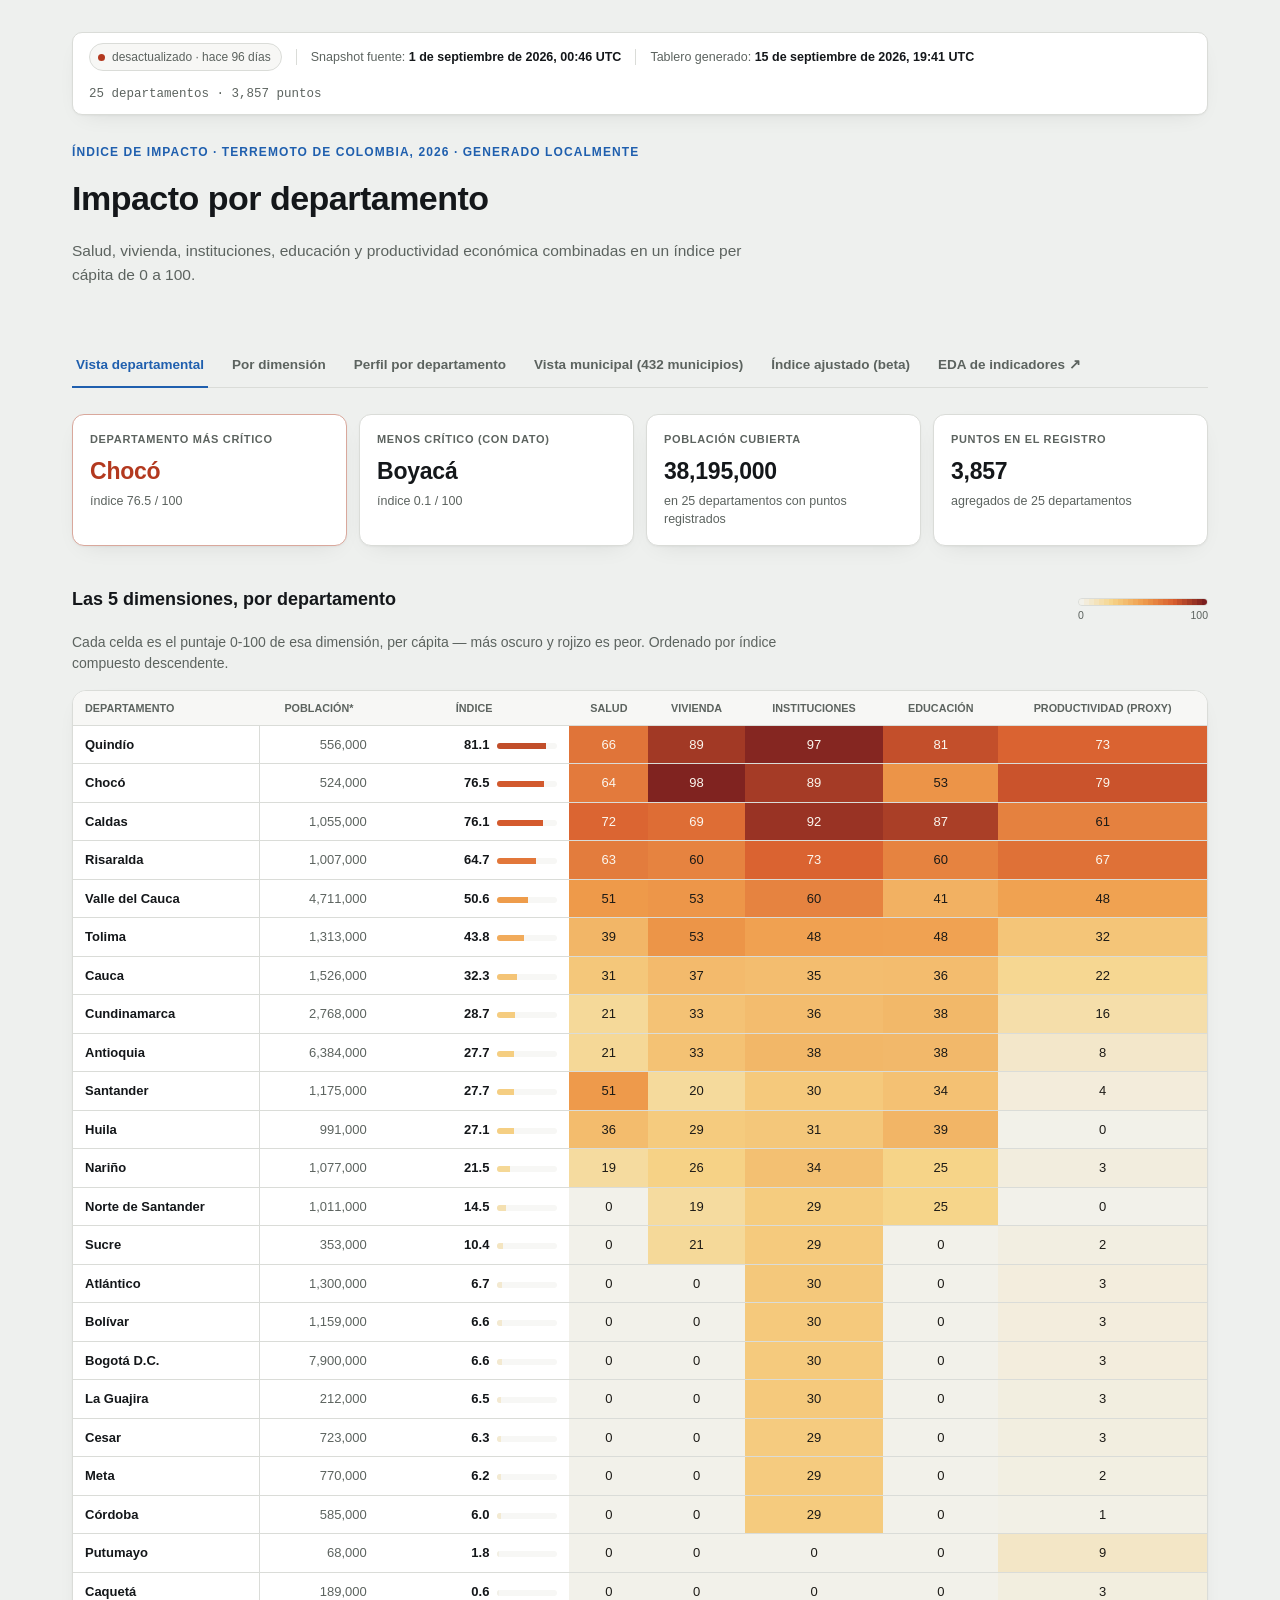
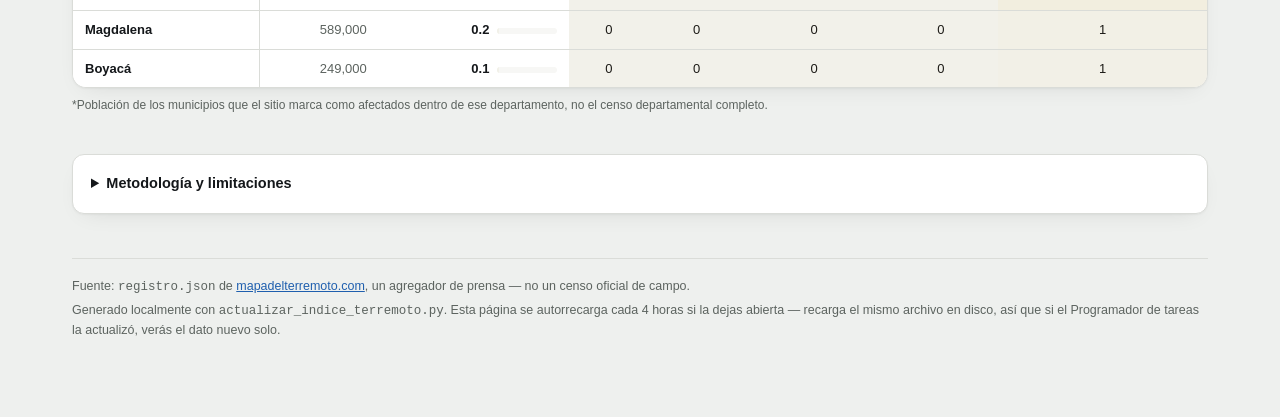
==== index.html @ e868dd81 "Actualización automática de datos y tableros" ====
<!doctype html>
<html lang="es">
<head>
<meta charset="utf-8">
<meta name="viewport" content="width=device-width, initial-scale=1">
<meta http-equiv="refresh" content="14400">
<title>Impacto del Terremoto — local</title>
<style>
  :root {
    --bg: #eef0ee; --surface: #ffffff; --surface-2: #f7f7f5; --border: #dadcd8;
    --ink: #14171a; --muted: #5c635f; --accent: #1f5fae; --accent-soft: #e4edf8;
    --ok: #2f7a4f; --warn: #b3391f;
    --shadow: 0 1px 2px rgba(20,23,26,0.04), 0 8px 24px -12px rgba(20,23,26,0.12);
  }
  * { box-sizing: border-box; }
  body { margin: 0; background: var(--bg); color: var(--ink); font-family: -apple-system, "Segoe UI", BlinkMacSystemFont, sans-serif; line-height: 1.5; }
  .mono { font-family: ui-monospace, "Cascadia Mono", SFMono-Regular, Menlo, Consolas, monospace; }
  .wrap { max-width: 1180px; margin: 0 auto; padding: 32px 22px 80px; }
  .statusbar { display: flex; align-items: center; gap: 14px; flex-wrap: wrap; background: var(--surface); border: 1px solid var(--border); border-radius: 10px; padding: 10px 16px; margin-bottom: 28px; box-shadow: var(--shadow); }
  .pill { display: inline-flex; align-items: center; gap: 7px; font-size: 12px; font-weight: 500; padding: 4px 10px 4px 8px; border-radius: 999px; background: var(--surface-2); border: 1px solid var(--border); color: var(--muted); }
  .pill .dot { width: 7px; height: 7px; border-radius: 50%; background: var(--ok); flex: none; }
  .pill.stale .dot { background: var(--warn); }
  .statusbar .sep { width: 1px; height: 16px; background: var(--border); }
  .statusbar .meta-text { font-size: 12.5px; color: var(--muted); }
  .statusbar .meta-text b { color: var(--ink); font-weight: 600; }
  .statusbar .spacer { flex: 1; }
  header.hero { padding-bottom: 22px; margin-bottom: 6px; }
  .kicker { font-size: 12px; font-weight: 600; letter-spacing: 0.09em; text-transform: uppercase; color: var(--accent); margin-bottom: 12px; }
  h1 { font-size: clamp(26px, 3.4vw, 34px); margin: 0 0 10px; letter-spacing: -0.015em; }
  .subtitle { color: var(--muted); font-size: 15.5px; max-width: 680px; }
  .tiles { display: grid; grid-template-columns: repeat(auto-fit, minmax(190px, 1fr)); gap: 12px; margin: 26px 0 34px; }
  .tile { background: var(--surface); border: 1px solid var(--border); border-radius: 12px; padding: 16px 17px; box-shadow: var(--shadow); }
  .tile.critical { border-color: #d9a89c; }
  .tile-label { font-size: 11px; font-weight: 600; letter-spacing: 0.06em; text-transform: uppercase; color: var(--muted); margin-bottom: 7px; }
  .tile-value { font-size: 23px; font-weight: 600; letter-spacing: -0.01em; }
  .tile-value.warn { color: var(--warn); }
  .tile-sub { font-size: 12.5px; color: var(--muted); margin-top: 3px; }
  section { margin-top: 40px; }
  .section-head { display: flex; align-items: baseline; justify-content: space-between; gap: 16px; margin-bottom: 4px; flex-wrap: wrap; }
  .section-head h2 { font-size: 18px; margin: 0; }
  .legend-track { display: flex; width: 130px; height: 8px; border-radius: 4px; overflow: hidden; border: 1px solid var(--border); }
  .legend-stop { flex: 1; }
  .legend-labels { display: flex; justify-content: space-between; width: 130px; font-size: 10.5px; color: var(--muted); margin-top: 2px; }
  p.note { color: var(--muted); font-size: 14px; max-width: 760px; margin: 8px 0 16px; }
  .table-card { background: var(--surface); border: 1px solid var(--border); border-radius: 14px; box-shadow: var(--shadow); overflow: hidden; }
  .table-scroll { overflow-x: auto; }
  table.heat { width: 100%; border-collapse: collapse; font-size: 13px; min-width: 760px; }
  table.heat th, table.heat td { padding: 9px 12px; border-bottom: 1px solid var(--border); }
  table.heat thead th { position: sticky; top: 0; background: var(--surface-2); z-index: 2; text-align: center; color: var(--muted); font-weight: 600; font-size: 10.8px; text-transform: uppercase; white-space: nowrap; }
  table.heat thead th.left { text-align: left; }
  table.heat td.dep-cell { position: sticky; left: 0; background: var(--surface); z-index: 1; font-weight: 600; white-space: nowrap; border-right: 1px solid var(--border); }
  table.heat thead th:first-child { position: sticky; left: 0; z-index: 3; text-align: left; }
  table.heat td.num { text-align: right; font-variant-numeric: tabular-nums; white-space: nowrap; }
  table.heat td.num.muted { color: var(--muted); }
  table.heat td.compuesto { font-weight: 700; min-width: 148px; }
  table.heat td.cell { text-align: center; font-variant-numeric: tabular-nums; font-weight: 500; }
  table.heat tbody tr:last-child td { border-bottom: none; }
  .compbar { display: inline-block; width: 60px; height: 6px; border-radius: 3px; background: var(--surface-2); margin-left: 8px; vertical-align: middle; overflow: hidden; }
  .compbar-fill { height: 100%; }
  details.method { background: var(--surface); border: 1px solid var(--border); border-radius: 12px; padding: 4px 18px; box-shadow: var(--shadow); }
  details.method summary { cursor: pointer; padding: 14px 0; font-weight: 600; font-size: 14.5px; }
  details.method .method-body { padding: 0 0 18px; color: var(--muted); font-size: 13.8px; max-width: 780px; }
  details.method .method-body p { margin: 0 0 10px; }
  details.method .method-body code { background: var(--surface-2); padding: 1px 5px; border-radius: 4px; font-size: 0.92em; color: var(--ink); }
  .tab-nav { display: flex; gap: 6px; margin: 22px 0 0; border-bottom: 1px solid var(--border); }
  .tab-btn { font: inherit; font-size: 13.5px; font-weight: 600; color: var(--muted); background: none; border: none; border-bottom: 2px solid transparent; padding: 10px 4px; margin-bottom: -1px; cursor: pointer; }
  .tab-btn + .tab-btn { margin-left: 14px; }
  .tab-btn.active { color: var(--accent); border-bottom-color: var(--accent); }
  .tab-panel[hidden] { display: none; }
  .accordion-list { display: flex; flex-direction: column; gap: 8px; }
  .accordion-list.nested { padding: 4px 12px 12px; gap: 6px; }
  .accordion-list.nested details.dep-accordion { box-shadow: none; border-color: var(--border); }
  details.dep-accordion { background: var(--surface); border: 1px solid var(--border); border-radius: 12px; box-shadow: var(--shadow); overflow: hidden; }
  details.dep-accordion summary { cursor: pointer; list-style: none; padding: 13px 16px; display: flex; align-items: center; gap: 16px; font-weight: 600; font-size: 14px; }
  details.dep-accordion summary::-webkit-details-marker { display: none; }
  details.dep-accordion summary::before { content: "▸ "; color: var(--muted); }
  details.dep-accordion[open] summary::before { content: "▾ "; }
  .dep-accordion-name { flex: 1 1 auto; }
  .dep-accordion-score { flex: none; display: flex; align-items: center; gap: 8px; }
  .score-badge { display: inline-flex; align-items: center; justify-content: center; min-width: 26px; padding: 2px 6px; border-radius: 999px; font-size: 12px; font-weight: 700; }
  .dep-accordion-count { flex: none; font-weight: 500; font-size: 12px; color: var(--muted); white-space: nowrap; }
  @media (max-width: 640px) { .dep-accordion-score { display: none; } }
  table.muni { width: 100%; border-collapse: collapse; font-size: 12.8px; min-width: 640px; }
  table.muni th, table.muni td { padding: 7px 12px; border-top: 1px solid var(--border); }
  table.muni thead th { text-align: center; color: var(--muted); font-weight: 600; font-size: 10.5px; text-transform: uppercase; white-space: nowrap; background: var(--surface-2); }
  table.muni thead th.left { text-align: left; }
  table.muni td.num { text-align: right; font-variant-numeric: tabular-nums; white-space: nowrap; }
  table.muni td.num.muted { color: var(--muted); }
  table.muni td.nota { color: var(--muted); font-size: 12px; max-width: 320px; overflow: hidden; text-overflow: ellipsis; white-space: nowrap; }
  .sev-badge { display: inline-block; padding: 2px 8px; border-radius: 999px; font-size: 11px; font-weight: 600; white-space: nowrap; }
  .dim-block { background: var(--surface); border: 1px solid var(--border); border-radius: 14px; box-shadow: var(--shadow); padding: 18px 20px 8px; margin-bottom: 16px; }
  .dim-block h3 { margin: 0 0 6px; font-size: 16px; }
  .rank-list { display: flex; flex-direction: column; }
  .rank-row { display: flex; align-items: center; gap: 10px; padding: 6px 0; border-top: 1px solid var(--border); font-size: 12.8px; }
  .rank-row:first-child { border-top: none; }
  .rank-pos { flex: none; width: 20px; text-align: right; color: var(--muted); font-variant-numeric: tabular-nums; font-size: 11.5px; }
  .rank-dep { flex: none; width: 148px; font-weight: 600; white-space: nowrap; overflow: hidden; text-overflow: ellipsis; }
  .rank-track { flex: 1 1 auto; height: 10px; border-radius: 5px; background: var(--surface-2); overflow: hidden; }
  .rank-fill { height: 100%; }
  .rank-val { flex: none; width: 38px; text-align: right; font-variant-numeric: tabular-nums; color: var(--muted); }
  .rank-delta { flex: none; width: 46px; text-align: right; font-weight: 600; font-size: 11.5px; white-space: nowrap; }
  .rank-delta.up { color: var(--warn); }
  .rank-delta.down { color: var(--ok); }
  .rank-delta.same { color: var(--muted); font-weight: 400; }
  .rank-delta.new { color: var(--muted); font-weight: 400; font-size: 10.5px; }
  @media (max-width: 640px) { .rank-dep { width: 92px; } }
  footer { margin-top: 44px; padding-top: 18px; border-top: 1px solid var(--border); color: var(--muted); font-size: 12.5px; display: flex; flex-direction: column; gap: 4px; }
  a { color: var(--accent); }
</style>
</head>
<body>
<div class="wrap">
  <div class="statusbar">
    <span class="pill" id="freshness-pill"><span class="dot"></span><span id="freshness-text">verificando…</span></span>
    <span class="sep"></span>
    <span class="meta-text">Snapshot fuente: <b>1 de septiembre de 2026, 00:46 UTC</b></span>
    <span class="sep"></span>
    <span class="meta-text">Tablero generado: <b>15 de septiembre de 2026, 19:41 UTC</b></span>
    <span class="spacer"></span>
    <span class="meta-text mono">25 departamentos · 3,857 puntos</span>
  </div>
  <header class="hero">
    <div class="kicker">Índice de impacto · Terremoto de Colombia, 2026 · generado localmente</div>
    <h1>Impacto por departamento</h1>
    <p class="subtitle">Salud, vivienda, instituciones, educación y productividad económica combinadas en un índice per cápita de 0 a 100.</p>
  </header>
  
  <div class="tab-nav" role="tablist">
    <button class="tab-btn active" data-tab="departamental" role="tab" aria-selected="true">Vista departamental</button>
    <button class="tab-btn" data-tab="dimension" role="tab" aria-selected="false">Por dimensión</button>
    <button class="tab-btn" data-tab="perfil" role="tab" aria-selected="false">Perfil por departamento</button>
    <button class="tab-btn" data-tab="municipal" role="tab" aria-selected="false">Vista municipal (432 municipios)</button>
    <button class="tab-btn" data-tab="ajustado" role="tab" aria-selected="false">Índice ajustado (beta)</button>
    <a class="tab-btn" href="eda_indicadores.html" style="text-decoration:none">EDA de indicadores ↗</a>
  </div>
  <div id="tab-departamental" class="tab-panel">
  <div class="tiles">
    <div class="tile critical">
      <div class="tile-label">Departamento más crítico</div>
      <div class="tile-value warn">Chocó</div>
      <div class="tile-sub">índice 76.5 / 100</div>
    </div>
    <div class="tile">
      <div class="tile-label">Menos crítico (con dato)</div>
      <div class="tile-value">Boyacá</div>
      <div class="tile-sub">índice 0.1 / 100</div>
    </div>
    <div class="tile">
      <div class="tile-label">Población cubierta</div>
      <div class="tile-value">38,195,000</div>
      <div class="tile-sub">en 25 departamentos con puntos registrados</div>
    </div>
    <div class="tile">
      <div class="tile-label">Puntos en el registro</div>
      <div class="tile-value">3,857</div>
      <div class="tile-sub">agregados de 25 departamentos</div>
    </div>
  </div>
  <section>
    <div class="section-head">
      <h2>Las 5 dimensiones, por departamento</h2>
      <div>
        <div class="legend-track"><div class="legend-stop" style="background:rgb(242,241,234)"></div><div class="legend-stop" style="background:rgb(243,236,218)"></div><div class="legend-stop" style="background:rgb(243,232,203)"></div><div class="legend-stop" style="background:rgb(244,227,187)"></div><div class="legend-stop" style="background:rgb(245,222,171)"></div><div class="legend-stop" style="background:rgb(245,218,156)"></div><div class="legend-stop" style="background:rgb(246,213,140)"></div><div class="legend-stop" style="background:rgb(245,205,129)"></div><div class="legend-stop" style="background:rgb(244,197,119)"></div><div class="legend-stop" style="background:rgb(243,188,110)"></div><div class="legend-stop" style="background:rgb(242,179,100)"></div><div class="legend-stop" style="background:rgb(241,170,90)"></div><div class="legend-stop" style="background:rgb(240,161,81)"></div><div class="legend-stop" style="background:rgb(237,152,74)"></div><div class="legend-stop" style="background:rgb(233,142,69)"></div><div class="legend-stop" style="background:rgb(230,131,64)"></div><div class="legend-stop" style="background:rgb(226,121,59)"></div><div class="legend-stop" style="background:rgb(222,111,54)"></div><div class="legend-stop" style="background:rgb(219,101,50)"></div><div class="legend-stop" style="background:rgb(212,91,45)"></div><div class="legend-stop" style="background:rgb(197,81,43)"></div><div class="legend-stop" style="background:rgb(182,71,41)"></div><div class="legend-stop" style="background:rgb(167,61,38)"></div><div class="legend-stop" style="background:rgb(152,51,36)"></div><div class="legend-stop" style="background:rgb(137,41,33)"></div><div class="legend-stop" style="background:rgb(122,31,31)"></div></div>
        <div class="legend-labels"><span>0</span><span>100</span></div>
      </div>
    </div>
    <p class="note">Cada celda es el puntaje 0-100 de esa dimensión, per cápita — más oscuro y rojizo es peor. Ordenado por índice compuesto descendente.</p>
    <div class="table-card">
      <div class="table-scroll">
        <table class="heat">
          <thead><tr><th class="left">Departamento</th><th>Población*</th><th>Índice</th><th>Salud</th><th>Vivienda</th><th>Instituciones</th><th>Educación</th><th>Productividad (proxy)</th></tr></thead>
          <tbody>
        <tr>
          <td class="dep-cell"><span class="dep-name">Quindío</span></td>
          <td class="num muted">556,000</td>
          <td class="num compuesto">81.1<div class="compbar" role="img" aria-label="índice 81.1 de 100"><div class="compbar-fill" style="width:81%;background:rgb(193,78,42)"></div></div></td>
          <td class="cell" style="background:rgb(224,116,57);color:#fbf7ef">66</td><td class="cell" style="background:rgb(162,57,37);color:#fbf7ef">89</td><td class="cell" style="background:rgb(133,38,33);color:#fbf7ef">97</td><td class="cell" style="background:rgb(195,79,43);color:#fbf7ef">81</td><td class="cell" style="background:rgb(218,99,49);color:#fbf7ef">73</td>
        </tr>

        <tr>
          <td class="dep-cell"><span class="dep-name">Chocó</span></td>
          <td class="num muted">524,000</td>
          <td class="num compuesto">76.5<div class="compbar" role="img" aria-label="índice 76.5 de 100"><div class="compbar-fill" style="width:77%;background:rgb(210,89,45)"></div></div></td>
          <td class="cell" style="background:rgb(227,122,60);color:#fbf7ef">64</td><td class="cell" style="background:rgb(128,35,32);color:#fbf7ef">98</td><td class="cell" style="background:rgb(165,59,38);color:#fbf7ef">89</td><td class="cell" style="background:rgb(236,148,72);color:#1c1a16">53</td><td class="cell" style="background:rgb(202,83,44);color:#fbf7ef">79</td>
        </tr>

        <tr>
          <td class="dep-cell"><span class="dep-name">Caldas</span></td>
          <td class="num muted">1,055,000</td>
          <td class="num compuesto">76.1<div class="compbar" role="img" aria-label="índice 76.1 de 100"><div class="compbar-fill" style="width:76%;background:rgb(212,90,45)"></div></div></td>
          <td class="cell" style="background:rgb(219,101,50);color:#fbf7ef">72</td><td class="cell" style="background:rgb(222,109,53);color:#fbf7ef">69</td><td class="cell" style="background:rgb(153,51,36);color:#fbf7ef">92</td><td class="cell" style="background:rgb(170,63,39);color:#fbf7ef">87</td><td class="cell" style="background:rgb(229,129,63);color:#1c1a16">61</td>
        </tr>

        <tr>
          <td class="dep-cell"><span class="dep-name">Risaralda</span></td>
          <td class="num muted">1,007,000</td>
          <td class="num compuesto">64.7<div class="compbar" role="img" aria-label="índice 64.7 de 100"><div class="compbar-fill" style="width:65%;background:rgb(226,119,58)"></div></div></td>
          <td class="cell" style="background:rgb(227,124,61);color:#fbf7ef">63</td><td class="cell" style="background:rgb(230,131,64);color:#1c1a16">60</td><td class="cell" style="background:rgb(218,99,49);color:#fbf7ef">73</td><td class="cell" style="background:rgb(230,131,64);color:#1c1a16">60</td><td class="cell" style="background:rgb(223,113,55);color:#fbf7ef">67</td>
        </tr>

        <tr>
          <td class="dep-cell"><span class="dep-name">Valle del Cauca</span></td>
          <td class="num muted">4,711,000</td>
          <td class="num compuesto">50.6<div class="compbar" role="img" aria-label="índice 50.6 de 100"><div class="compbar-fill" style="width:51%;background:rgb(238,156,75)"></div></div></td>
          <td class="cell" style="background:rgb(238,154,74);color:#1c1a16">51</td><td class="cell" style="background:rgb(237,150,73);color:#1c1a16">53</td><td class="cell" style="background:rgb(230,131,64);color:#1c1a16">60</td><td class="cell" style="background:rgb(242,177,98);color:#1c1a16">41</td><td class="cell" style="background:rgb(240,162,81);color:#1c1a16">48</td>
        </tr>

        <tr>
          <td class="dep-cell"><span class="dep-name">Tolima</span></td>
          <td class="num muted">1,313,000</td>
          <td class="num compuesto">43.8<div class="compbar" role="img" aria-label="índice 43.8 de 100"><div class="compbar-fill" style="width:44%;background:rgb(241,171,91)"></div></div></td>
          <td class="cell" style="background:rgb(242,182,103);color:#1c1a16">39</td><td class="cell" style="background:rgb(236,149,72);color:#1c1a16">53</td><td class="cell" style="background:rgb(240,161,81);color:#1c1a16">48</td><td class="cell" style="background:rgb(240,162,82);color:#1c1a16">48</td><td class="cell" style="background:rgb(244,197,120);color:#1c1a16">32</td>
        </tr>

        <tr>
          <td class="dep-cell"><span class="dep-name">Cauca</span></td>
          <td class="num muted">1,526,000</td>
          <td class="num compuesto">32.3<div class="compbar" role="img" aria-label="índice 32.3 de 100"><div class="compbar-fill" style="width:32%;background:rgb(244,196,118)"></div></div></td>
          <td class="cell" style="background:rgb(244,199,122);color:#1c1a16">31</td><td class="cell" style="background:rgb(243,186,108);color:#1c1a16">37</td><td class="cell" style="background:rgb(243,189,111);color:#1c1a16">35</td><td class="cell" style="background:rgb(243,188,110);color:#1c1a16">36</td><td class="cell" style="background:rgb(246,215,146);color:#1c1a16">22</td>
        </tr>

        <tr>
          <td class="dep-cell"><span class="dep-name">Cundinamarca</span></td>
          <td class="num muted">2,768,000</td>
          <td class="num compuesto">28.7<div class="compbar" role="img" aria-label="índice 28.7 de 100"><div class="compbar-fill" style="width:29%;background:rgb(245,204,127)"></div></div></td>
          <td class="cell" style="background:rgb(245,217,153);color:#1c1a16">21</td><td class="cell" style="background:rgb(244,194,117);color:#1c1a16">33</td><td class="cell" style="background:rgb(243,188,110);color:#1c1a16">36</td><td class="cell" style="background:rgb(242,184,105);color:#1c1a16">38</td><td class="cell" style="background:rgb(245,222,170);color:#1c1a16">16</td>
        </tr>

        <tr>
          <td class="dep-cell"><span class="dep-name">Antioquia</span></td>
          <td class="num muted">6,384,000</td>
          <td class="num compuesto">27.7<div class="compbar" role="img" aria-label="índice 27.7 de 100"><div class="compbar-fill" style="width:28%;background:rgb(245,206,129)"></div></div></td>
          <td class="cell" style="background:rgb(245,216,151);color:#1c1a16">21</td><td class="cell" style="background:rgb(244,194,116);color:#1c1a16">33</td><td class="cell" style="background:rgb(242,183,104);color:#1c1a16">38</td><td class="cell" style="background:rgb(242,184,106);color:#1c1a16">38</td><td class="cell" style="background:rgb(243,231,202);color:#1c1a16">8</td>
        </tr>

        <tr>
          <td class="dep-cell"><span class="dep-name">Santander</span></td>
          <td class="num muted">1,175,000</td>
          <td class="num compuesto">27.7<div class="compbar" role="img" aria-label="índice 27.7 de 100"><div class="compbar-fill" style="width:28%;background:rgb(245,206,130)"></div></div></td>
          <td class="cell" style="background:rgb(238,154,75);color:#1c1a16">51</td><td class="cell" style="background:rgb(245,218,156);color:#1c1a16">20</td><td class="cell" style="background:rgb(245,201,124);color:#1c1a16">30</td><td class="cell" style="background:rgb(244,193,115);color:#1c1a16">34</td><td class="cell" style="background:rgb(243,236,219);color:#1c1a16">4</td>
        </tr>

        <tr>
          <td class="dep-cell"><span class="dep-name">Huila</span></td>
          <td class="num muted">991,000</td>
          <td class="num compuesto">27.1<div class="compbar" role="img" aria-label="índice 27.1 de 100"><div class="compbar-fill" style="width:27%;background:rgb(245,207,131)"></div></div></td>
          <td class="cell" style="background:rgb(243,188,109);color:#1c1a16">36</td><td class="cell" style="background:rgb(245,203,126);color:#1c1a16">29</td><td class="cell" style="background:rgb(244,199,122);color:#1c1a16">31</td><td class="cell" style="background:rgb(242,181,102);color:#1c1a16">39</td><td class="cell" style="background:rgb(242,241,233);color:#1c1a16">0</td>
        </tr>

        <tr>
          <td class="dep-cell"><span class="dep-name">Nariño</span></td>
          <td class="num muted">1,077,000</td>
          <td class="num compuesto">21.5<div class="compbar" role="img" aria-label="índice 21.5 de 100"><div class="compbar-fill" style="width:21%;background:rgb(245,216,150)"></div></div></td>
          <td class="cell" style="background:rgb(245,219,159);color:#1c1a16">19</td><td class="cell" style="background:rgb(246,210,134);color:#1c1a16">26</td><td class="cell" style="background:rgb(243,192,114);color:#1c1a16">34</td><td class="cell" style="background:rgb(246,212,136);color:#1c1a16">25</td><td class="cell" style="background:rgb(242,237,222);color:#1c1a16">3</td>
        </tr>

        <tr>
          <td class="dep-cell"><span class="dep-name">Norte de Santander</span></td>
          <td class="num muted">1,011,000</td>
          <td class="num compuesto">14.5<div class="compbar" role="img" aria-label="índice 14.5 de 100"><div class="compbar-fill" style="width:14%;background:rgb(244,224,177)"></div></div></td>
          <td class="cell" style="background:rgb(242,241,234);color:#1c1a16">0</td><td class="cell" style="background:rgb(245,219,159);color:#1c1a16">19</td><td class="cell" style="background:rgb(245,204,127);color:#1c1a16">29</td><td class="cell" style="background:rgb(246,213,138);color:#1c1a16">25</td><td class="cell" style="background:rgb(242,241,234);color:#1c1a16">0</td>
        </tr>

        <tr>
          <td class="dep-cell"><span class="dep-name">Sucre</span></td>
          <td class="num muted">353,000</td>
          <td class="num compuesto">10.4<div class="compbar" role="img" aria-label="índice 10.4 de 100"><div class="compbar-fill" style="width:10%;background:rgb(244,229,193)"></div></div></td>
          <td class="cell" style="background:rgb(242,241,234);color:#1c1a16">0</td><td class="cell" style="background:rgb(245,217,153);color:#1c1a16">21</td><td class="cell" style="background:rgb(245,202,125);color:#1c1a16">29</td><td class="cell" style="background:rgb(242,241,234);color:#1c1a16">0</td><td class="cell" style="background:rgb(242,238,225);color:#1c1a16">2</td>
        </tr>

        <tr>
          <td class="dep-cell"><span class="dep-name">Atlántico</span></td>
          <td class="num muted">1,300,000</td>
          <td class="num compuesto">6.7<div class="compbar" role="img" aria-label="índice 6.7 de 100"><div class="compbar-fill" style="width:7%;background:rgb(243,233,208)"></div></div></td>
          <td class="cell" style="background:rgb(242,241,234);color:#1c1a16">0</td><td class="cell" style="background:rgb(242,241,234);color:#1c1a16">0</td><td class="cell" style="background:rgb(244,200,123);color:#1c1a16">30</td><td class="cell" style="background:rgb(242,241,234);color:#1c1a16">0</td><td class="cell" style="background:rgb(243,237,221);color:#1c1a16">3</td>
        </tr>

        <tr>
          <td class="dep-cell"><span class="dep-name">Bolívar</span></td>
          <td class="num muted">1,159,000</td>
          <td class="num compuesto">6.6<div class="compbar" role="img" aria-label="índice 6.6 de 100"><div class="compbar-fill" style="width:7%;background:rgb(243,233,208)"></div></div></td>
          <td class="cell" style="background:rgb(242,241,234);color:#1c1a16">0</td><td class="cell" style="background:rgb(242,241,234);color:#1c1a16">0</td><td class="cell" style="background:rgb(245,201,124);color:#1c1a16">30</td><td class="cell" style="background:rgb(242,241,234);color:#1c1a16">0</td><td class="cell" style="background:rgb(243,237,221);color:#1c1a16">3</td>
        </tr>

        <tr>
          <td class="dep-cell"><span class="dep-name">Bogotá D.C.</span></td>
          <td class="num muted">7,900,000</td>
          <td class="num compuesto">6.6<div class="compbar" role="img" aria-label="índice 6.6 de 100"><div class="compbar-fill" style="width:7%;background:rgb(243,233,208)"></div></div></td>
          <td class="cell" style="background:rgb(242,241,234);color:#1c1a16">0</td><td class="cell" style="background:rgb(242,241,234);color:#1c1a16">0</td><td class="cell" style="background:rgb(245,202,125);color:#1c1a16">30</td><td class="cell" style="background:rgb(242,241,234);color:#1c1a16">0</td><td class="cell" style="background:rgb(243,237,221);color:#1c1a16">3</td>
        </tr>

        <tr>
          <td class="dep-cell"><span class="dep-name">La Guajira</span></td>
          <td class="num muted">212,000</td>
          <td class="num compuesto">6.5<div class="compbar" role="img" aria-label="índice 6.5 de 100"><div class="compbar-fill" style="width:6%;background:rgb(243,233,209)"></div></div></td>
          <td class="cell" style="background:rgb(242,241,234);color:#1c1a16">0</td><td class="cell" style="background:rgb(242,241,234);color:#1c1a16">0</td><td class="cell" style="background:rgb(245,201,124);color:#1c1a16">30</td><td class="cell" style="background:rgb(242,241,234);color:#1c1a16">0</td><td class="cell" style="background:rgb(242,238,224);color:#1c1a16">3</td>
        </tr>

        <tr>
          <td class="dep-cell"><span class="dep-name">Cesar</span></td>
          <td class="num muted">723,000</td>
          <td class="num compuesto">6.3<div class="compbar" role="img" aria-label="índice 6.3 de 100"><div class="compbar-fill" style="width:6%;background:rgb(243,234,209)"></div></div></td>
          <td class="cell" style="background:rgb(242,241,234);color:#1c1a16">0</td><td class="cell" style="background:rgb(242,241,234);color:#1c1a16">0</td><td class="cell" style="background:rgb(245,203,127);color:#1c1a16">29</td><td class="cell" style="background:rgb(242,241,234);color:#1c1a16">0</td><td class="cell" style="background:rgb(242,238,224);color:#1c1a16">3</td>
        </tr>

        <tr>
          <td class="dep-cell"><span class="dep-name">Meta</span></td>
          <td class="num muted">770,000</td>
          <td class="num compuesto">6.2<div class="compbar" role="img" aria-label="índice 6.2 de 100"><div class="compbar-fill" style="width:6%;background:rgb(243,234,210)"></div></div></td>
          <td class="cell" style="background:rgb(242,241,234);color:#1c1a16">0</td><td class="cell" style="background:rgb(242,241,234);color:#1c1a16">0</td><td class="cell" style="background:rgb(245,203,127);color:#1c1a16">29</td><td class="cell" style="background:rgb(242,241,234);color:#1c1a16">0</td><td class="cell" style="background:rgb(242,239,226);color:#1c1a16">2</td>
        </tr>

        <tr>
          <td class="dep-cell"><span class="dep-name">Córdoba</span></td>
          <td class="num muted">585,000</td>
          <td class="num compuesto">6.0<div class="compbar" role="img" aria-label="índice 6.0 de 100"><div class="compbar-fill" style="width:6%;background:rgb(243,234,210)"></div></div></td>
          <td class="cell" style="background:rgb(242,241,234);color:#1c1a16">0</td><td class="cell" style="background:rgb(242,241,234);color:#1c1a16">0</td><td class="cell" style="background:rgb(245,203,126);color:#1c1a16">29</td><td class="cell" style="background:rgb(242,241,234);color:#1c1a16">0</td><td class="cell" style="background:rgb(242,240,230);color:#1c1a16">1</td>
        </tr>

        <tr>
          <td class="dep-cell"><span class="dep-name">Putumayo</span></td>
          <td class="num muted">68,000</td>
          <td class="num compuesto">1.8<div class="compbar" role="img" aria-label="índice 1.8 de 100"><div class="compbar-fill" style="width:2%;background:rgb(242,239,227)"></div></div></td>
          <td class="cell" style="background:rgb(242,241,234);color:#1c1a16">0</td><td class="cell" style="background:rgb(242,241,234);color:#1c1a16">0</td><td class="cell" style="background:rgb(242,241,234);color:#1c1a16">0</td><td class="cell" style="background:rgb(242,241,234);color:#1c1a16">0</td><td class="cell" style="background:rgb(243,230,198);color:#1c1a16">9</td>
        </tr>

        <tr>
          <td class="dep-cell"><span class="dep-name">Caquetá</span></td>
          <td class="num muted">189,000</td>
          <td class="num compuesto">0.6<div class="compbar" role="img" aria-label="índice 0.6 de 100"><div class="compbar-fill" style="width:2%;background:rgb(242,240,232)"></div></div></td>
          <td class="cell" style="background:rgb(242,241,234);color:#1c1a16">0</td><td class="cell" style="background:rgb(242,241,234);color:#1c1a16">0</td><td class="cell" style="background:rgb(242,241,234);color:#1c1a16">0</td><td class="cell" style="background:rgb(242,241,234);color:#1c1a16">0</td><td class="cell" style="background:rgb(242,238,223);color:#1c1a16">3</td>
        </tr>

        <tr>
          <td class="dep-cell"><span class="dep-name">Magdalena</span></td>
          <td class="num muted">589,000</td>
          <td class="num compuesto">0.2<div class="compbar" role="img" aria-label="índice 0.2 de 100"><div class="compbar-fill" style="width:2%;background:rgb(242,241,233)"></div></div></td>
          <td class="cell" style="background:rgb(242,241,234);color:#1c1a16">0</td><td class="cell" style="background:rgb(242,241,234);color:#1c1a16">0</td><td class="cell" style="background:rgb(242,241,234);color:#1c1a16">0</td><td class="cell" style="background:rgb(242,241,234);color:#1c1a16">0</td><td class="cell" style="background:rgb(242,240,230);color:#1c1a16">1</td>
        </tr>

        <tr>
          <td class="dep-cell"><span class="dep-name">Boyacá</span></td>
          <td class="num muted">249,000</td>
          <td class="num compuesto">0.1<div class="compbar" role="img" aria-label="índice 0.1 de 100"><div class="compbar-fill" style="width:2%;background:rgb(242,241,233)"></div></div></td>
          <td class="cell" style="background:rgb(242,241,234);color:#1c1a16">0</td><td class="cell" style="background:rgb(242,241,234);color:#1c1a16">0</td><td class="cell" style="background:rgb(242,241,234);color:#1c1a16">0</td><td class="cell" style="background:rgb(242,241,234);color:#1c1a16">0</td><td class="cell" style="background:rgb(242,240,231);color:#1c1a16">1</td>
        </tr></tbody>
        </table>
      </div>
    </div>
    <p class="note" style="font-size:12px;margin-top:8px;">*Población de los municipios que el sitio marca como afectados dentro de ese departamento, no el censo departamental completo.</p>
  </section>
  <section>
    <details class="method">
      <summary>Metodología y limitaciones</summary>
      <div class="method-body">
        <p>Unidad geográfica: departamento (25). <b>Salud</b> = puntos tipo <code>HOSPITAL</code>; <b>Vivienda</b> = <code>VIVIENDA</code>; <b>Educación</b> = <code>ESCUELA</code>; <b>Instituciones</b> = puntos cuyo texto menciona una sede de gobierno o gestión pública; <b>Productividad (proxy)</b> = <code>SERVICIO</code> + <code>PUNTO_AYUDA</code> + <code>RESTRICCION</code>.</p>
        <p>Cada punto pesa según severidad (COLAPSO=4, GRAVE=3, MODERADO=2, LEVE=1, SIN_EVALUAR=1). Cada dimensión se calcula en dos sub-indicadores separados -- <b>incidencia</b> (cuántos puntos hay, por cada 100k habitantes) y <b>severidad promedio</b> (qué tan graves son en promedio esos puntos) -- normalizados 0-100 cada uno (mínimo-máximo entre los 25 departamentos) y promediados entre sí. El índice compuesto es el promedio simple de las 5 dimensiones.</p>
      </div>
    </details>
  </section>
  </div>
  
  <div id="tab-dimension" class="tab-panel" hidden>
    <header class="hero">
      <div class="kicker">Resultados por dimensión · Fase 2</div>
      <h1>Cada dimensión, departamento por departamento</h1>
      <p class="subtitle">Los 25 departamentos ordenados de peor a mejor en cada una de las 5 dimensiones, con el cambio de posición desde la corrida anterior -- comparado contra la corrida del 2026-09-15T13:30:44+00:00.</p>
    </header>
    <section>
        <div class="dim-block">
          <h3>Salud</h3>
          <p class="note">Lidera <b>Caldas</b> (71.8/100); menos crítico, <b>Sucre</b> (0.0/100). Ningún departamento cambió de posición desde la corrida anterior.</p>
          <div class="rank-list">
              <div class="rank-row">
                <span class="rank-pos">1</span>
                <span class="rank-dep">Caldas</span>
                <div class="rank-track"><div class="rank-fill" style="width:72%;background:rgb(219,101,50)"></div></div>
                <span class="rank-val">71.8</span>
                <span class="rank-delta same" title="Sin cambio de posición">—</span>
              </div>
              <div class="rank-row">
                <span class="rank-pos">2</span>
                <span class="rank-dep">Quindío</span>
                <div class="rank-track"><div class="rank-fill" style="width:66%;background:rgb(224,116,57)"></div></div>
                <span class="rank-val">66.0</span>
                <span class="rank-delta same" title="Sin cambio de posición">—</span>
              </div>
              <div class="rank-row">
                <span class="rank-pos">3</span>
                <span class="rank-dep">Chocó</span>
                <div class="rank-track"><div class="rank-fill" style="width:64%;background:rgb(227,122,60)"></div></div>
                <span class="rank-val">63.5</span>
                <span class="rank-delta same" title="Sin cambio de posición">—</span>
              </div>
              <div class="rank-row">
                <span class="rank-pos">4</span>
                <span class="rank-dep">Risaralda</span>
                <div class="rank-track"><div class="rank-fill" style="width:63%;background:rgb(227,124,61)"></div></div>
                <span class="rank-val">62.9</span>
                <span class="rank-delta same" title="Sin cambio de posición">—</span>
              </div>
              <div class="rank-row">
                <span class="rank-pos">5</span>
                <span class="rank-dep">Valle del Cauca</span>
                <div class="rank-track"><div class="rank-fill" style="width:51%;background:rgb(238,154,74)"></div></div>
                <span class="rank-val">51.3</span>
                <span class="rank-delta same" title="Sin cambio de posición">—</span>
              </div>
              <div class="rank-row">
                <span class="rank-pos">6</span>
                <span class="rank-dep">Santander</span>
                <div class="rank-track"><div class="rank-fill" style="width:51%;background:rgb(238,154,75)"></div></div>
                <span class="rank-val">51.2</span>
                <span class="rank-delta same" title="Sin cambio de posición">—</span>
              </div>
              <div class="rank-row">
                <span class="rank-pos">7</span>
                <span class="rank-dep">Tolima</span>
                <div class="rank-track"><div class="rank-fill" style="width:39%;background:rgb(242,182,103)"></div></div>
                <span class="rank-val">38.6</span>
                <span class="rank-delta same" title="Sin cambio de posición">—</span>
              </div>
              <div class="rank-row">
                <span class="rank-pos">8</span>
                <span class="rank-dep">Huila</span>
                <div class="rank-track"><div class="rank-fill" style="width:36%;background:rgb(243,188,109)"></div></div>
                <span class="rank-val">36.1</span>
                <span class="rank-delta same" title="Sin cambio de posición">—</span>
              </div>
              <div class="rank-row">
                <span class="rank-pos">9</span>
                <span class="rank-dep">Cauca</span>
                <div class="rank-track"><div class="rank-fill" style="width:31%;background:rgb(244,199,122)"></div></div>
                <span class="rank-val">31.0</span>
                <span class="rank-delta same" title="Sin cambio de posición">—</span>
              </div>
              <div class="rank-row">
                <span class="rank-pos">10</span>
                <span class="rank-dep">Antioquia</span>
                <div class="rank-track"><div class="rank-fill" style="width:21%;background:rgb(245,216,151)"></div></div>
                <span class="rank-val">21.2</span>
                <span class="rank-delta same" title="Sin cambio de posición">—</span>
              </div>
              <div class="rank-row">
                <span class="rank-pos">11</span>
                <span class="rank-dep">Cundinamarca</span>
                <div class="rank-track"><div class="rank-fill" style="width:21%;background:rgb(245,217,153)"></div></div>
                <span class="rank-val">20.6</span>
                <span class="rank-delta same" title="Sin cambio de posición">—</span>
              </div>
              <div class="rank-row">
                <span class="rank-pos">12</span>
                <span class="rank-dep">Nariño</span>
                <div class="rank-track"><div class="rank-fill" style="width:19%;background:rgb(245,219,159)"></div></div>
                <span class="rank-val">19.2</span>
                <span class="rank-delta same" title="Sin cambio de posición">—</span>
              </div>
              <div class="rank-row">
                <span class="rank-pos">13</span>
                <span class="rank-dep">Atlántico</span>
                <div class="rank-track"><div class="rank-fill" style="width:2%;background:rgb(242,241,234)"></div></div>
                <span class="rank-val">0.0</span>
                <span class="rank-delta same" title="Sin cambio de posición">—</span>
              </div>
              <div class="rank-row">
                <span class="rank-pos">14</span>
                <span class="rank-dep">Bogotá D.C.</span>
                <div class="rank-track"><div class="rank-fill" style="width:2%;background:rgb(242,241,234)"></div></div>
                <span class="rank-val">0.0</span>
                <span class="rank-delta same" title="Sin cambio de posición">—</span>
              </div>
              <div class="rank-row">
                <span class="rank-pos">15</span>
                <span class="rank-dep">Bolívar</span>
                <div class="rank-track"><div class="rank-fill" style="width:2%;background:rgb(242,241,234)"></div></div>
                <span class="rank-val">0.0</span>
                <span class="rank-delta same" title="Sin cambio de posición">—</span>
              </div>
              <div class="rank-row">
                <span class="rank-pos">16</span>
                <span class="rank-dep">Boyacá</span>
                <div class="rank-track"><div class="rank-fill" style="width:2%;background:rgb(242,241,234)"></div></div>
                <span class="rank-val">0.0</span>
                <span class="rank-delta same" title="Sin cambio de posición">—</span>
              </div>
              <div class="rank-row">
                <span class="rank-pos">17</span>
                <span class="rank-dep">Caquetá</span>
                <div class="rank-track"><div class="rank-fill" style="width:2%;background:rgb(242,241,234)"></div></div>
                <span class="rank-val">0.0</span>
                <span class="rank-delta same" title="Sin cambio de posición">—</span>
              </div>
              <div class="rank-row">
                <span class="rank-pos">18</span>
                <span class="rank-dep">Cesar</span>
                <div class="rank-track"><div class="rank-fill" style="width:2%;background:rgb(242,241,234)"></div></div>
                <span class="rank-val">0.0</span>
                <span class="rank-delta same" title="Sin cambio de posición">—</span>
              </div>
              <div class="rank-row">
                <span class="rank-pos">19</span>
                <span class="rank-dep">Córdoba</span>
                <div class="rank-track"><div class="rank-fill" style="width:2%;background:rgb(242,241,234)"></div></div>
                <span class="rank-val">0.0</span>
                <span class="rank-delta same" title="Sin cambio de posición">—</span>
              </div>
              <div class="rank-row">
                <span class="rank-pos">20</span>
                <span class="rank-dep">La Guajira</span>
                <div class="rank-track"><div class="rank-fill" style="width:2%;background:rgb(242,241,234)"></div></div>
                <span class="rank-val">0.0</span>
                <span class="rank-delta same" title="Sin cambio de posición">—</span>
              </div>
              <div class="rank-row">
                <span class="rank-pos">21</span>
                <span class="rank-dep">Magdalena</span>
                <div class="rank-track"><div class="rank-fill" style="width:2%;background:rgb(242,241,234)"></div></div>
                <span class="rank-val">0.0</span>
                <span class="rank-delta same" title="Sin cambio de posición">—</span>
              </div>
              <div class="rank-row">
                <span class="rank-pos">22</span>
                <span class="rank-dep">Meta</span>
                <div class="rank-track"><div class="rank-fill" style="width:2%;background:rgb(242,241,234)"></div></div>
                <span class="rank-val">0.0</span>
                <span class="rank-delta same" title="Sin cambio de posición">—</span>
              </div>
              <div class="rank-row">
                <span class="rank-pos">23</span>
                <span class="rank-dep">Norte de Santander</span>
                <div class="rank-track"><div class="rank-fill" style="width:2%;background:rgb(242,241,234)"></div></div>
                <span class="rank-val">0.0</span>
                <span class="rank-delta same" title="Sin cambio de posición">—</span>
              </div>
              <div class="rank-row">
                <span class="rank-pos">24</span>
                <span class="rank-dep">Putumayo</span>
                <div class="rank-track"><div class="rank-fill" style="width:2%;background:rgb(242,241,234)"></div></div>
                <span class="rank-val">0.0</span>
                <span class="rank-delta same" title="Sin cambio de posición">—</span>
              </div>
              <div class="rank-row">
                <span class="rank-pos">25</span>
                <span class="rank-dep">Sucre</span>
                <div class="rank-track"><div class="rank-fill" style="width:2%;background:rgb(242,241,234)"></div></div>
                <span class="rank-val">0.0</span>
                <span class="rank-delta same" title="Sin cambio de posición">—</span>
              </div>
          </div>
        </div>
        <div class="dim-block">
          <h3>Vivienda</h3>
          <p class="note">Lidera <b>Chocó</b> (98.3/100); menos crítico, <b>Putumayo</b> (0.0/100). Ningún departamento cambió de posición desde la corrida anterior.</p>
          <div class="rank-list">
              <div class="rank-row">
                <span class="rank-pos">1</span>
                <span class="rank-dep">Chocó</span>
                <div class="rank-track"><div class="rank-fill" style="width:98%;background:rgb(128,35,32)"></div></div>
                <span class="rank-val">98.3</span>
                <span class="rank-delta same" title="Sin cambio de posición">—</span>
              </div>
              <div class="rank-row">
                <span class="rank-pos">2</span>
                <span class="rank-dep">Quindío</span>
                <div class="rank-track"><div class="rank-fill" style="width:89%;background:rgb(162,57,37)"></div></div>
                <span class="rank-val">89.4</span>
                <span class="rank-delta same" title="Sin cambio de posición">—</span>
              </div>
              <div class="rank-row">
                <span class="rank-pos">3</span>
                <span class="rank-dep">Caldas</span>
                <div class="rank-track"><div class="rank-fill" style="width:69%;background:rgb(222,109,53)"></div></div>
                <span class="rank-val">68.8</span>
                <span class="rank-delta same" title="Sin cambio de posición">—</span>
              </div>
              <div class="rank-row">
                <span class="rank-pos">4</span>
                <span class="rank-dep">Risaralda</span>
                <div class="rank-track"><div class="rank-fill" style="width:60%;background:rgb(230,131,64)"></div></div>
                <span class="rank-val">60.1</span>
                <span class="rank-delta same" title="Sin cambio de posición">—</span>
              </div>
              <div class="rank-row">
                <span class="rank-pos">5</span>
                <span class="rank-dep">Tolima</span>
                <div class="rank-track"><div class="rank-fill" style="width:53%;background:rgb(236,149,72)"></div></div>
                <span class="rank-val">53.1</span>
                <span class="rank-delta same" title="Sin cambio de posición">—</span>
              </div>
              <div class="rank-row">
                <span class="rank-pos">6</span>
                <span class="rank-dep">Valle del Cauca</span>
                <div class="rank-track"><div class="rank-fill" style="width:53%;background:rgb(237,150,73)"></div></div>
                <span class="rank-val">52.7</span>
                <span class="rank-delta same" title="Sin cambio de posición">—</span>
              </div>
              <div class="rank-row">
                <span class="rank-pos">7</span>
                <span class="rank-dep">Cauca</span>
                <div class="rank-track"><div class="rank-fill" style="width:37%;background:rgb(243,186,108)"></div></div>
                <span class="rank-val">36.8</span>
                <span class="rank-delta same" title="Sin cambio de posición">—</span>
              </div>
              <div class="rank-row">
                <span class="rank-pos">8</span>
                <span class="rank-dep">Antioquia</span>
                <div class="rank-track"><div class="rank-fill" style="width:33%;background:rgb(244,194,116)"></div></div>
                <span class="rank-val">33.2</span>
                <span class="rank-delta same" title="Sin cambio de posición">—</span>
              </div>
              <div class="rank-row">
                <span class="rank-pos">9</span>
                <span class="rank-dep">Cundinamarca</span>
                <div class="rank-track"><div class="rank-fill" style="width:33%;background:rgb(244,194,117)"></div></div>
                <span class="rank-val">33.0</span>
                <span class="rank-delta same" title="Sin cambio de posición">—</span>
              </div>
              <div class="rank-row">
                <span class="rank-pos">10</span>
                <span class="rank-dep">Huila</span>
                <div class="rank-track"><div class="rank-fill" style="width:29%;background:rgb(245,203,126)"></div></div>
                <span class="rank-val">29.1</span>
                <span class="rank-delta same" title="Sin cambio de posición">—</span>
              </div>
              <div class="rank-row">
                <span class="rank-pos">11</span>
                <span class="rank-dep">Nariño</span>
                <div class="rank-track"><div class="rank-fill" style="width:26%;background:rgb(246,210,134)"></div></div>
                <span class="rank-val">25.9</span>
                <span class="rank-delta same" title="Sin cambio de posición">—</span>
              </div>
              <div class="rank-row">
                <span class="rank-pos">12</span>
                <span class="rank-dep">Sucre</span>
                <div class="rank-track"><div class="rank-fill" style="width:21%;background:rgb(245,217,153)"></div></div>
                <span class="rank-val">20.6</span>
                <span class="rank-delta same" title="Sin cambio de posición">—</span>
              </div>
              <div class="rank-row">
                <span class="rank-pos">13</span>
                <span class="rank-dep">Santander</span>
                <div class="rank-track"><div class="rank-fill" style="width:20%;background:rgb(245,218,156)"></div></div>
                <span class="rank-val">19.8</span>
                <span class="rank-delta same" title="Sin cambio de posición">—</span>
              </div>
              <div class="rank-row">
                <span class="rank-pos">14</span>
                <span class="rank-dep">Norte de Santander</span>
                <div class="rank-track"><div class="rank-fill" style="width:19%;background:rgb(245,219,159)"></div></div>
                <span class="rank-val">19.1</span>
                <span class="rank-delta same" title="Sin cambio de posición">—</span>
              </div>
              <div class="rank-row">
                <span class="rank-pos">15</span>
                <span class="rank-dep">Atlántico</span>
                <div class="rank-track"><div class="rank-fill" style="width:2%;background:rgb(242,241,234)"></div></div>
                <span class="rank-val">0.0</span>
                <span class="rank-delta same" title="Sin cambio de posición">—</span>
              </div>
              <div class="rank-row">
                <span class="rank-pos">16</span>
                <span class="rank-dep">Bogotá D.C.</span>
                <div class="rank-track"><div class="rank-fill" style="width:2%;background:rgb(242,241,234)"></div></div>
                <span class="rank-val">0.0</span>
                <span class="rank-delta same" title="Sin cambio de posición">—</span>
              </div>
              <div class="rank-row">
                <span class="rank-pos">17</span>
                <span class="rank-dep">Bolívar</span>
                <div class="rank-track"><div class="rank-fill" style="width:2%;background:rgb(242,241,234)"></div></div>
                <span class="rank-val">0.0</span>
                <span class="rank-delta same" title="Sin cambio de posición">—</span>
              </div>
              <div class="rank-row">
                <span class="rank-pos">18</span>
                <span class="rank-dep">Boyacá</span>
                <div class="rank-track"><div class="rank-fill" style="width:2%;background:rgb(242,241,234)"></div></div>
                <span class="rank-val">0.0</span>
                <span class="rank-delta same" title="Sin cambio de posición">—</span>
              </div>
              <div class="rank-row">
                <span class="rank-pos">19</span>
                <span class="rank-dep">Caquetá</span>
                <div class="rank-track"><div class="rank-fill" style="width:2%;background:rgb(242,241,234)"></div></div>
                <span class="rank-val">0.0</span>
                <span class="rank-delta same" title="Sin cambio de posición">—</span>
              </div>
              <div class="rank-row">
                <span class="rank-pos">20</span>
                <span class="rank-dep">Cesar</span>
                <div class="rank-track"><div class="rank-fill" style="width:2%;background:rgb(242,241,234)"></div></div>
                <span class="rank-val">0.0</span>
                <span class="rank-delta same" title="Sin cambio de posición">—</span>
              </div>
              <div class="rank-row">
                <span class="rank-pos">21</span>
                <span class="rank-dep">Córdoba</span>
                <div class="rank-track"><div class="rank-fill" style="width:2%;background:rgb(242,241,234)"></div></div>
                <span class="rank-val">0.0</span>
                <span class="rank-delta same" title="Sin cambio de posición">—</span>
              </div>
              <div class="rank-row">
                <span class="rank-pos">22</span>
                <span class="rank-dep">La Guajira</span>
                <div class="rank-track"><div class="rank-fill" style="width:2%;background:rgb(242,241,234)"></div></div>
                <span class="rank-val">0.0</span>
                <span class="rank-delta same" title="Sin cambio de posición">—</span>
              </div>
              <div class="rank-row">
                <span class="rank-pos">23</span>
                <span class="rank-dep">Magdalena</span>
                <div class="rank-track"><div class="rank-fill" style="width:2%;background:rgb(242,241,234)"></div></div>
                <span class="rank-val">0.0</span>
                <span class="rank-delta same" title="Sin cambio de posición">—</span>
              </div>
              <div class="rank-row">
                <span class="rank-pos">24</span>
                <span class="rank-dep">Meta</span>
                <div class="rank-track"><div class="rank-fill" style="width:2%;background:rgb(242,241,234)"></div></div>
                <span class="rank-val">0.0</span>
                <span class="rank-delta same" title="Sin cambio de posición">—</span>
              </div>
              <div class="rank-row">
                <span class="rank-pos">25</span>
                <span class="rank-dep">Putumayo</span>
                <div class="rank-track"><div class="rank-fill" style="width:2%;background:rgb(242,241,234)"></div></div>
                <span class="rank-val">0.0</span>
                <span class="rank-delta same" title="Sin cambio de posición">—</span>
              </div>
          </div>
        </div>
        <div class="dim-block">
          <h3>Instituciones</h3>
          <p class="note">Lidera <b>Quindío</b> (97.1/100); menos crítico, <b>Putumayo</b> (0.0/100). Ningún departamento cambió de posición desde la corrida anterior.</p>
          <div class="rank-list">
              <div class="rank-row">
                <span class="rank-pos">1</span>
                <span class="rank-dep">Quindío</span>
                <div class="rank-track"><div class="rank-fill" style="width:97%;background:rgb(133,38,33)"></div></div>
                <span class="rank-val">97.1</span>
                <span class="rank-delta same" title="Sin cambio de posición">—</span>
              </div>
              <div class="rank-row">
                <span class="rank-pos">2</span>
                <span class="rank-dep">Caldas</span>
                <div class="rank-track"><div class="rank-fill" style="width:92%;background:rgb(153,51,36)"></div></div>
                <span class="rank-val">91.8</span>
                <span class="rank-delta same" title="Sin cambio de posición">—</span>
              </div>
              <div class="rank-row">
                <span class="rank-pos">3</span>
                <span class="rank-dep">Chocó</span>
                <div class="rank-track"><div class="rank-fill" style="width:89%;background:rgb(165,59,38)"></div></div>
                <span class="rank-val">88.6</span>
                <span class="rank-delta same" title="Sin cambio de posición">—</span>
              </div>
              <div class="rank-row">
                <span class="rank-pos">4</span>
                <span class="rank-dep">Risaralda</span>
                <div class="rank-track"><div class="rank-fill" style="width:73%;background:rgb(218,99,49)"></div></div>
                <span class="rank-val">72.8</span>
                <span class="rank-delta same" title="Sin cambio de posición">—</span>
              </div>
              <div class="rank-row">
                <span class="rank-pos">5</span>
                <span class="rank-dep">Valle del Cauca</span>
                <div class="rank-track"><div class="rank-fill" style="width:60%;background:rgb(230,131,64)"></div></div>
                <span class="rank-val">60.0</span>
                <span class="rank-delta same" title="Sin cambio de posición">—</span>
              </div>
              <div class="rank-row">
                <span class="rank-pos">6</span>
                <span class="rank-dep">Tolima</span>
                <div class="rank-track"><div class="rank-fill" style="width:48%;background:rgb(240,161,81)"></div></div>
                <span class="rank-val">48.1</span>
                <span class="rank-delta same" title="Sin cambio de posición">—</span>
              </div>
              <div class="rank-row">
                <span class="rank-pos">7</span>
                <span class="rank-dep">Antioquia</span>
                <div class="rank-track"><div class="rank-fill" style="width:38%;background:rgb(242,183,104)"></div></div>
                <span class="rank-val">38.3</span>
                <span class="rank-delta same" title="Sin cambio de posición">—</span>
              </div>
              <div class="rank-row">
                <span class="rank-pos">8</span>
                <span class="rank-dep">Cundinamarca</span>
                <div class="rank-track"><div class="rank-fill" style="width:36%;background:rgb(243,188,110)"></div></div>
                <span class="rank-val">35.9</span>
                <span class="rank-delta same" title="Sin cambio de posición">—</span>
              </div>
              <div class="rank-row">
                <span class="rank-pos">9</span>
                <span class="rank-dep">Cauca</span>
                <div class="rank-track"><div class="rank-fill" style="width:35%;background:rgb(243,189,111)"></div></div>
                <span class="rank-val">35.4</span>
                <span class="rank-delta same" title="Sin cambio de posición">—</span>
              </div>
              <div class="rank-row">
                <span class="rank-pos">10</span>
                <span class="rank-dep">Nariño</span>
                <div class="rank-track"><div class="rank-fill" style="width:34%;background:rgb(243,192,114)"></div></div>
                <span class="rank-val">34.1</span>
                <span class="rank-delta same" title="Sin cambio de posición">—</span>
              </div>
              <div class="rank-row">
                <span class="rank-pos">11</span>
                <span class="rank-dep">Huila</span>
                <div class="rank-track"><div class="rank-fill" style="width:31%;background:rgb(244,199,122)"></div></div>
                <span class="rank-val">30.7</span>
                <span class="rank-delta same" title="Sin cambio de posición">—</span>
              </div>
              <div class="rank-row">
                <span class="rank-pos">12</span>
                <span class="rank-dep">Atlántico</span>
                <div class="rank-track"><div class="rank-fill" style="width:30%;background:rgb(244,200,123)"></div></div>
                <span class="rank-val">30.4</span>
                <span class="rank-delta same" title="Sin cambio de posición">—</span>
              </div>
              <div class="rank-row">
                <span class="rank-pos">13</span>
                <span class="rank-dep">La Guajira</span>
                <div class="rank-track"><div class="rank-fill" style="width:30%;background:rgb(245,201,124)"></div></div>
                <span class="rank-val">30.0</span>
                <span class="rank-delta same" title="Sin cambio de posición">—</span>
              </div>
              <div class="rank-row">
                <span class="rank-pos">14</span>
                <span class="rank-dep">Bolívar</span>
                <div class="rank-track"><div class="rank-fill" style="width:30%;background:rgb(245,201,124)"></div></div>
                <span class="rank-val">29.9</span>
                <span class="rank-delta same" title="Sin cambio de posición">—</span>
              </div>
              <div class="rank-row">
                <span class="rank-pos">15</span>
                <span class="rank-dep">Santander</span>
                <div class="rank-track"><div class="rank-fill" style="width:30%;background:rgb(245,201,124)"></div></div>
                <span class="rank-val">29.8</span>
                <span class="rank-delta same" title="Sin cambio de posición">—</span>
              </div>
              <div class="rank-row">
                <span class="rank-pos">16</span>
                <span class="rank-dep">Bogotá D.C.</span>
                <div class="rank-track"><div class="rank-fill" style="width:30%;background:rgb(245,202,125)"></div></div>
                <span class="rank-val">29.7</span>
                <span class="rank-delta same" title="Sin cambio de posición">—</span>
              </div>
              <div class="rank-row">
                <span class="rank-pos">17</span>
                <span class="rank-dep">Sucre</span>
                <div class="rank-track"><div class="rank-fill" style="width:29%;background:rgb(245,202,125)"></div></div>
                <span class="rank-val">29.4</span>
                <span class="rank-delta same" title="Sin cambio de posición">—</span>
              </div>
              <div class="rank-row">
                <span class="rank-pos">18</span>
                <span class="rank-dep">Córdoba</span>
                <div class="rank-track"><div class="rank-fill" style="width:29%;background:rgb(245,203,126)"></div></div>
                <span class="rank-val">29.0</span>
                <span class="rank-delta same" title="Sin cambio de posición">—</span>
              </div>
              <div class="rank-row">
                <span class="rank-pos">19</span>
                <span class="rank-dep">Cesar</span>
                <div class="rank-track"><div class="rank-fill" style="width:29%;background:rgb(245,203,127)"></div></div>
                <span class="rank-val">28.9</span>
                <span class="rank-delta same" title="Sin cambio de posición">—</span>
              </div>
              <div class="rank-row">
                <span class="rank-pos">20</span>
                <span class="rank-dep">Meta</span>
                <div class="rank-track"><div class="rank-fill" style="width:29%;background:rgb(245,203,127)"></div></div>
                <span class="rank-val">28.9</span>
                <span class="rank-delta same" title="Sin cambio de posición">—</span>
              </div>
              <div class="rank-row">
                <span class="rank-pos">21</span>
                <span class="rank-dep">Norte de Santander</span>
                <div class="rank-track"><div class="rank-fill" style="width:29%;background:rgb(245,204,127)"></div></div>
                <span class="rank-val">28.8</span>
                <span class="rank-delta same" title="Sin cambio de posición">—</span>
              </div>
              <div class="rank-row">
                <span class="rank-pos">22</span>
                <span class="rank-dep">Boyacá</span>
                <div class="rank-track"><div class="rank-fill" style="width:2%;background:rgb(242,241,234)"></div></div>
                <span class="rank-val">0.0</span>
                <span class="rank-delta same" title="Sin cambio de posición">—</span>
              </div>
              <div class="rank-row">
                <span class="rank-pos">23</span>
                <span class="rank-dep">Caquetá</span>
                <div class="rank-track"><div class="rank-fill" style="width:2%;background:rgb(242,241,234)"></div></div>
                <span class="rank-val">0.0</span>
                <span class="rank-delta same" title="Sin cambio de posición">—</span>
              </div>
              <div class="rank-row">
                <span class="rank-pos">24</span>
                <span class="rank-dep">Magdalena</span>
                <div class="rank-track"><div class="rank-fill" style="width:2%;background:rgb(242,241,234)"></div></div>
                <span class="rank-val">0.0</span>
                <span class="rank-delta same" title="Sin cambio de posición">—</span>
              </div>
              <div class="rank-row">
                <span class="rank-pos">25</span>
                <span class="rank-dep">Putumayo</span>
                <div class="rank-track"><div class="rank-fill" style="width:2%;background:rgb(242,241,234)"></div></div>
                <span class="rank-val">0.0</span>
                <span class="rank-delta same" title="Sin cambio de posición">—</span>
              </div>
          </div>
        </div>
        <div class="dim-block">
          <h3>Educación</h3>
          <p class="note">Lidera <b>Caldas</b> (87.1/100); menos crítico, <b>Sucre</b> (0.0/100). Ningún departamento cambió de posición desde la corrida anterior.</p>
          <div class="rank-list">
              <div class="rank-row">
                <span class="rank-pos">1</span>
                <span class="rank-dep">Caldas</span>
                <div class="rank-track"><div class="rank-fill" style="width:87%;background:rgb(170,63,39)"></div></div>
                <span class="rank-val">87.1</span>
                <span class="rank-delta same" title="Sin cambio de posición">—</span>
              </div>
              <div class="rank-row">
                <span class="rank-pos">2</span>
                <span class="rank-dep">Quindío</span>
                <div class="rank-track"><div class="rank-fill" style="width:81%;background:rgb(195,79,43)"></div></div>
                <span class="rank-val">80.6</span>
                <span class="rank-delta same" title="Sin cambio de posición">—</span>
              </div>
              <div class="rank-row">
                <span class="rank-pos">3</span>
                <span class="rank-dep">Risaralda</span>
                <div class="rank-track"><div class="rank-fill" style="width:60%;background:rgb(230,131,64)"></div></div>
                <span class="rank-val">60.1</span>
                <span class="rank-delta same" title="Sin cambio de posición">—</span>
              </div>
              <div class="rank-row">
                <span class="rank-pos">4</span>
                <span class="rank-dep">Chocó</span>
                <div class="rank-track"><div class="rank-fill" style="width:53%;background:rgb(236,148,72)"></div></div>
                <span class="rank-val">53.4</span>
                <span class="rank-delta same" title="Sin cambio de posición">—</span>
              </div>
              <div class="rank-row">
                <span class="rank-pos">5</span>
                <span class="rank-dep">Tolima</span>
                <div class="rank-track"><div class="rank-fill" style="width:48%;background:rgb(240,162,82)"></div></div>
                <span class="rank-val">47.6</span>
                <span class="rank-delta same" title="Sin cambio de posición">—</span>
              </div>
              <div class="rank-row">
                <span class="rank-pos">6</span>
                <span class="rank-dep">Valle del Cauca</span>
                <div class="rank-track"><div class="rank-fill" style="width:41%;background:rgb(242,177,98)"></div></div>
                <span class="rank-val">41.0</span>
                <span class="rank-delta same" title="Sin cambio de posición">—</span>
              </div>
              <div class="rank-row">
                <span class="rank-pos">7</span>
                <span class="rank-dep">Huila</span>
                <div class="rank-track"><div class="rank-fill" style="width:39%;background:rgb(242,181,102)"></div></div>
                <span class="rank-val">39.1</span>
                <span class="rank-delta same" title="Sin cambio de posición">—</span>
              </div>
              <div class="rank-row">
                <span class="rank-pos">8</span>
                <span class="rank-dep">Cundinamarca</span>
                <div class="rank-track"><div class="rank-fill" style="width:38%;background:rgb(242,184,105)"></div></div>
                <span class="rank-val">37.8</span>
                <span class="rank-delta same" title="Sin cambio de posición">—</span>
              </div>
              <div class="rank-row">
                <span class="rank-pos">9</span>
                <span class="rank-dep">Antioquia</span>
                <div class="rank-track"><div class="rank-fill" style="width:38%;background:rgb(242,184,106)"></div></div>
                <span class="rank-val">37.6</span>
                <span class="rank-delta same" title="Sin cambio de posición">—</span>
              </div>
              <div class="rank-row">
                <span class="rank-pos">10</span>
                <span class="rank-dep">Cauca</span>
                <div class="rank-track"><div class="rank-fill" style="width:36%;background:rgb(243,188,110)"></div></div>
                <span class="rank-val">35.9</span>
                <span class="rank-delta same" title="Sin cambio de posición">—</span>
              </div>
              <div class="rank-row">
                <span class="rank-pos">11</span>
                <span class="rank-dep">Santander</span>
                <div class="rank-track"><div class="rank-fill" style="width:34%;background:rgb(244,193,115)"></div></div>
                <span class="rank-val">33.8</span>
                <span class="rank-delta same" title="Sin cambio de posición">—</span>
              </div>
              <div class="rank-row">
                <span class="rank-pos">12</span>
                <span class="rank-dep">Nariño</span>
                <div class="rank-track"><div class="rank-fill" style="width:25%;background:rgb(246,212,136)"></div></div>
                <span class="rank-val">25.0</span>
                <span class="rank-delta same" title="Sin cambio de posición">—</span>
              </div>
              <div class="rank-row">
                <span class="rank-pos">13</span>
                <span class="rank-dep">Norte de Santander</span>
                <div class="rank-track"><div class="rank-fill" style="width:25%;background:rgb(246,213,138)"></div></div>
                <span class="rank-val">24.5</span>
                <span class="rank-delta same" title="Sin cambio de posición">—</span>
              </div>
              <div class="rank-row">
                <span class="rank-pos">14</span>
                <span class="rank-dep">Atlántico</span>
                <div class="rank-track"><div class="rank-fill" style="width:2%;background:rgb(242,241,234)"></div></div>
                <span class="rank-val">0.0</span>
                <span class="rank-delta same" title="Sin cambio de posición">—</span>
              </div>
              <div class="rank-row">
                <span class="rank-pos">15</span>
                <span class="rank-dep">Bogotá D.C.</span>
                <div class="rank-track"><div class="rank-fill" style="width:2%;background:rgb(242,241,234)"></div></div>
                <span class="rank-val">0.0</span>
                <span class="rank-delta same" title="Sin cambio de posición">—</span>
              </div>
              <div class="rank-row">
                <span class="rank-pos">16</span>
                <span class="rank-dep">Bolívar</span>
                <div class="rank-track"><div class="rank-fill" style="width:2%;background:rgb(242,241,234)"></div></div>
                <span class="rank-val">0.0</span>
                <span class="rank-delta same" title="Sin cambio de posición">—</span>
              </div>
              <div class="rank-row">
                <span class="rank-pos">17</span>
                <span class="rank-dep">Boyacá</span>
                <div class="rank-track"><div class="rank-fill" style="width:2%;background:rgb(242,241,234)"></div></div>
                <span class="rank-val">0.0</span>
                <span class="rank-delta same" title="Sin cambio de posición">—</span>
              </div>
              <div class="rank-row">
                <span class="rank-pos">18</span>
                <span class="rank-dep">Caquetá</span>
                <div class="rank-track"><div class="rank-fill" style="width:2%;background:rgb(242,241,234)"></div></div>
                <span class="rank-val">0.0</span>
                <span class="rank-delta same" title="Sin cambio de posición">—</span>
              </div>
              <div class="rank-row">
                <span class="rank-pos">19</span>
                <span class="rank-dep">Cesar</span>
                <div class="rank-track"><div class="rank-fill" style="width:2%;background:rgb(242,241,234)"></div></div>
                <span class="rank-val">0.0</span>
                <span class="rank-delta same" title="Sin cambio de posición">—</span>
              </div>
              <div class="rank-row">
                <span class="rank-pos">20</span>
                <span class="rank-dep">Córdoba</span>
                <div class="rank-track"><div class="rank-fill" style="width:2%;background:rgb(242,241,234)"></div></div>
                <span class="rank-val">0.0</span>
                <span class="rank-delta same" title="Sin cambio de posición">—</span>
              </div>
              <div class="rank-row">
                <span class="rank-pos">21</span>
                <span class="rank-dep">La Guajira</span>
                <div class="rank-track"><div class="rank-fill" style="width:2%;background:rgb(242,241,234)"></div></div>
                <span class="rank-val">0.0</span>
                <span class="rank-delta same" title="Sin cambio de posición">—</span>
              </div>
              <div class="rank-row">
                <span class="rank-pos">22</span>
                <span class="rank-dep">Magdalena</span>
                <div class="rank-track"><div class="rank-fill" style="width:2%;background:rgb(242,241,234)"></div></div>
                <span class="rank-val">0.0</span>
                <span class="rank-delta same" title="Sin cambio de posición">—</span>
              </div>
              <div class="rank-row">
                <span class="rank-pos">23</span>
                <span class="rank-dep">Meta</span>
                <div class="rank-track"><div class="rank-fill" style="width:2%;background:rgb(242,241,234)"></div></div>
                <span class="rank-val">0.0</span>
                <span class="rank-delta same" title="Sin cambio de posición">—</span>
              </div>
              <div class="rank-row">
                <span class="rank-pos">24</span>
                <span class="rank-dep">Putumayo</span>
                <div class="rank-track"><div class="rank-fill" style="width:2%;background:rgb(242,241,234)"></div></div>
                <span class="rank-val">0.0</span>
                <span class="rank-delta same" title="Sin cambio de posición">—</span>
              </div>
              <div class="rank-row">
                <span class="rank-pos">25</span>
                <span class="rank-dep">Sucre</span>
                <div class="rank-track"><div class="rank-fill" style="width:2%;background:rgb(242,241,234)"></div></div>
                <span class="rank-val">0.0</span>
                <span class="rank-delta same" title="Sin cambio de posición">—</span>
              </div>
          </div>
        </div>
        <div class="dim-block">
          <h3>Productividad (proxy)</h3>
          <p class="note">Lidera <b>Chocó</b> (78.8/100); menos crítico, <b>Norte de Santander</b> (0.0/100). Ningún departamento cambió de posición desde la corrida anterior.</p>
          <div class="rank-list">
              <div class="rank-row">
                <span class="rank-pos">1</span>
                <span class="rank-dep">Chocó</span>
                <div class="rank-track"><div class="rank-fill" style="width:79%;background:rgb(202,83,44)"></div></div>
                <span class="rank-val">78.8</span>
                <span class="rank-delta same" title="Sin cambio de posición">—</span>
              </div>
              <div class="rank-row">
                <span class="rank-pos">2</span>
                <span class="rank-dep">Quindío</span>
                <div class="rank-track"><div class="rank-fill" style="width:73%;background:rgb(218,99,49)"></div></div>
                <span class="rank-val">72.6</span>
                <span class="rank-delta same" title="Sin cambio de posición">—</span>
              </div>
              <div class="rank-row">
                <span class="rank-pos">3</span>
                <span class="rank-dep">Risaralda</span>
                <div class="rank-track"><div class="rank-fill" style="width:67%;background:rgb(223,113,55)"></div></div>
                <span class="rank-val">67.4</span>
                <span class="rank-delta same" title="Sin cambio de posición">—</span>
              </div>
              <div class="rank-row">
                <span class="rank-pos">4</span>
                <span class="rank-dep">Caldas</span>
                <div class="rank-track"><div class="rank-fill" style="width:61%;background:rgb(229,129,63)"></div></div>
                <span class="rank-val">60.8</span>
                <span class="rank-delta same" title="Sin cambio de posición">—</span>
              </div>
              <div class="rank-row">
                <span class="rank-pos">5</span>
                <span class="rank-dep">Valle del Cauca</span>
                <div class="rank-track"><div class="rank-fill" style="width:48%;background:rgb(240,162,81)"></div></div>
                <span class="rank-val">47.8</span>
                <span class="rank-delta same" title="Sin cambio de posición">—</span>
              </div>
              <div class="rank-row">
                <span class="rank-pos">6</span>
                <span class="rank-dep">Tolima</span>
                <div class="rank-track"><div class="rank-fill" style="width:32%;background:rgb(244,197,120)"></div></div>
                <span class="rank-val">31.7</span>
                <span class="rank-delta same" title="Sin cambio de posición">—</span>
              </div>
              <div class="rank-row">
                <span class="rank-pos">7</span>
                <span class="rank-dep">Cauca</span>
                <div class="rank-track"><div class="rank-fill" style="width:22%;background:rgb(246,215,146)"></div></div>
                <span class="rank-val">22.5</span>
                <span class="rank-delta same" title="Sin cambio de posición">—</span>
              </div>
              <div class="rank-row">
                <span class="rank-pos">8</span>
                <span class="rank-dep">Cundinamarca</span>
                <div class="rank-track"><div class="rank-fill" style="width:16%;background:rgb(245,222,170)"></div></div>
                <span class="rank-val">16.3</span>
                <span class="rank-delta same" title="Sin cambio de posición">—</span>
              </div>
              <div class="rank-row">
                <span class="rank-pos">9</span>
                <span class="rank-dep">Putumayo</span>
                <div class="rank-track"><div class="rank-fill" style="width:9%;background:rgb(243,230,198)"></div></div>
                <span class="rank-val">9.2</span>
                <span class="rank-delta same" title="Sin cambio de posición">—</span>
              </div>
              <div class="rank-row">
                <span class="rank-pos">10</span>
                <span class="rank-dep">Antioquia</span>
                <div class="rank-track"><div class="rank-fill" style="width:8%;background:rgb(243,231,202)"></div></div>
                <span class="rank-val">8.2</span>
                <span class="rank-delta same" title="Sin cambio de posición">—</span>
              </div>
              <div class="rank-row">
                <span class="rank-pos">11</span>
                <span class="rank-dep">Santander</span>
                <div class="rank-track"><div class="rank-fill" style="width:4%;background:rgb(243,236,219)"></div></div>
                <span class="rank-val">3.9</span>
                <span class="rank-delta same" title="Sin cambio de posición">—</span>
              </div>
              <div class="rank-row">
                <span class="rank-pos">12</span>
                <span class="rank-dep">Bogotá D.C.</span>
                <div class="rank-track"><div class="rank-fill" style="width:3%;background:rgb(243,237,221)"></div></div>
                <span class="rank-val">3.4</span>
                <span class="rank-delta same" title="Sin cambio de posición">—</span>
              </div>
              <div class="rank-row">
                <span class="rank-pos">13</span>
                <span class="rank-dep">Bolívar</span>
                <div class="rank-track"><div class="rank-fill" style="width:3%;background:rgb(243,237,221)"></div></div>
                <span class="rank-val">3.4</span>
                <span class="rank-delta same" title="Sin cambio de posición">—</span>
              </div>
              <div class="rank-row">
                <span class="rank-pos">14</span>
                <span class="rank-dep">Atlántico</span>
                <div class="rank-track"><div class="rank-fill" style="width:3%;background:rgb(243,237,221)"></div></div>
                <span class="rank-val">3.2</span>
                <span class="rank-delta same" title="Sin cambio de posición">—</span>
              </div>
              <div class="rank-row">
                <span class="rank-pos">15</span>
                <span class="rank-dep">Nariño</span>
                <div class="rank-track"><div class="rank-fill" style="width:3%;background:rgb(242,237,222)"></div></div>
                <span class="rank-val">3.1</span>
                <span class="rank-delta same" title="Sin cambio de posición">—</span>
              </div>
              <div class="rank-row">
                <span class="rank-pos">16</span>
                <span class="rank-dep">Caquetá</span>
                <div class="rank-track"><div class="rank-fill" style="width:3%;background:rgb(242,238,223)"></div></div>
                <span class="rank-val">2.9</span>
                <span class="rank-delta same" title="Sin cambio de posición">—</span>
              </div>
              <div class="rank-row">
                <span class="rank-pos">17</span>
                <span class="rank-dep">Cesar</span>
                <div class="rank-track"><div class="rank-fill" style="width:3%;background:rgb(242,238,224)"></div></div>
                <span class="rank-val">2.6</span>
                <span class="rank-delta same" title="Sin cambio de posición">—</span>
              </div>
              <div class="rank-row">
                <span class="rank-pos">18</span>
                <span class="rank-dep">La Guajira</span>
                <div class="rank-track"><div class="rank-fill" style="width:3%;background:rgb(242,238,224)"></div></div>
                <span class="rank-val">2.5</span>
                <span class="rank-delta same" title="Sin cambio de posición">—</span>
              </div>
              <div class="rank-row">
                <span class="rank-pos">19</span>
                <span class="rank-dep">Sucre</span>
                <div class="rank-track"><div class="rank-fill" style="width:2%;background:rgb(242,238,225)"></div></div>
                <span class="rank-val">2.2</span>
                <span class="rank-delta same" title="Sin cambio de posición">—</span>
              </div>
              <div class="rank-row">
                <span class="rank-pos">20</span>
                <span class="rank-dep">Meta</span>
                <div class="rank-track"><div class="rank-fill" style="width:2%;background:rgb(242,239,226)"></div></div>
                <span class="rank-val">2.0</span>
                <span class="rank-delta same" title="Sin cambio de posición">—</span>
              </div>
              <div class="rank-row">
                <span class="rank-pos">21</span>
                <span class="rank-dep">Córdoba</span>
                <div class="rank-track"><div class="rank-fill" style="width:2%;background:rgb(242,240,230)"></div></div>
                <span class="rank-val">1.1</span>
                <span class="rank-delta same" title="Sin cambio de posición">—</span>
              </div>
              <div class="rank-row">
                <span class="rank-pos">22</span>
                <span class="rank-dep">Magdalena</span>
                <div class="rank-track"><div class="rank-fill" style="width:2%;background:rgb(242,240,230)"></div></div>
                <span class="rank-val">1.0</span>
                <span class="rank-delta same" title="Sin cambio de posición">—</span>
              </div>
              <div class="rank-row">
                <span class="rank-pos">23</span>
                <span class="rank-dep">Boyacá</span>
                <div class="rank-track"><div class="rank-fill" style="width:2%;background:rgb(242,240,231)"></div></div>
                <span class="rank-val">0.7</span>
                <span class="rank-delta same" title="Sin cambio de posición">—</span>
              </div>
              <div class="rank-row">
                <span class="rank-pos">24</span>
                <span class="rank-dep">Huila</span>
                <div class="rank-track"><div class="rank-fill" style="width:2%;background:rgb(242,241,233)"></div></div>
                <span class="rank-val">0.4</span>
                <span class="rank-delta same" title="Sin cambio de posición">—</span>
              </div>
              <div class="rank-row">
                <span class="rank-pos">25</span>
                <span class="rank-dep">Norte de Santander</span>
                <div class="rank-track"><div class="rank-fill" style="width:2%;background:rgb(242,241,234)"></div></div>
                <span class="rank-val">0.0</span>
                <span class="rank-delta same" title="Sin cambio de posición">—</span>
              </div>
          </div>
        </div>
    </section>
  </div>
  
  <div id="tab-perfil" class="tab-panel" hidden>
    <header class="hero">
      <div class="kicker">Perfil por departamento · Fase 3</div>
      <h1>Cada departamento, sus 5 dimensiones</h1>
      <p class="subtitle">Incidencia y severidad promedio desglosadas por dimensión, comparadas contra el peor departamento en cada una — expande cada uno para ver el detalle. Ordenados por índice compuesto, igual que la vista departamental.</p>
    </header>
    <section>
      <div class="accordion-list">
        <details class="dep-accordion">
          <summary>
            <span class="dep-accordion-name">Quindío</span>
            <span class="dep-accordion-score"><span class="score-badge" style="background:rgb(193,78,42);color:#fbf7ef">81</span><div class="compbar" role="img" aria-label="índice 81.1 de 100"><div class="compbar-fill" style="width:81%;background:rgb(193,78,42)"></div></div></span>
            <span class="dep-accordion-count">índice compuesto · puesto 1/25</span>
          </summary>
          <div class="table-scroll">
            <table class="muni">
              <thead><tr><th class="left">Dimensión</th><th>Incidencia</th><th>Severidad</th><th>Dimensión</th><th class="left">Peor departamento en esa dimensión</th></tr></thead>
              <tbody>
            <tr>
              <td class="left">Salud</td>
              <td class="num muted">78</td>
              <td class="num muted">54</td>
              <td class="num" style="background:rgb(224,116,57);color:#fbf7ef">66</td>
              <td class="left muted">Caldas (72)</td>
            </tr>
            <tr>
              <td class="left">Vivienda</td>
              <td class="num muted">79</td>
              <td class="num muted">100</td>
              <td class="num" style="background:rgb(162,57,37);color:#fbf7ef">89</td>
              <td class="left muted">Chocó (98)</td>
            </tr>
            <tr>
              <td class="left">Instituciones</td>
              <td class="num muted">94</td>
              <td class="num muted">100</td>
              <td class="num" style="background:rgb(133,38,33);color:#fbf7ef">97</td>
              <td class="left muted">es el peor</td>
            </tr>
            <tr>
              <td class="left">Educación</td>
              <td class="num muted">65</td>
              <td class="num muted">96</td>
              <td class="num" style="background:rgb(195,79,43);color:#fbf7ef">81</td>
              <td class="left muted">Caldas (87)</td>
            </tr>
            <tr>
              <td class="left">Productividad (proxy)</td>
              <td class="num muted">81</td>
              <td class="num muted">64</td>
              <td class="num" style="background:rgb(218,99,49);color:#fbf7ef">73</td>
              <td class="left muted">Chocó (79)</td>
            </tr></tbody>
            </table>
          </div>
        </details>
        <details class="dep-accordion">
          <summary>
            <span class="dep-accordion-name">Chocó</span>
            <span class="dep-accordion-score"><span class="score-badge" style="background:rgb(210,89,45);color:#fbf7ef">77</span><div class="compbar" role="img" aria-label="índice 76.5 de 100"><div class="compbar-fill" style="width:77%;background:rgb(210,89,45)"></div></div></span>
            <span class="dep-accordion-count">índice compuesto · puesto 2/25</span>
          </summary>
          <div class="table-scroll">
            <table class="muni">
              <thead><tr><th class="left">Dimensión</th><th>Incidencia</th><th>Severidad</th><th>Dimensión</th><th class="left">Peor departamento en esa dimensión</th></tr></thead>
              <tbody>
            <tr>
              <td class="left">Salud</td>
              <td class="num muted">72</td>
              <td class="num muted">55</td>
              <td class="num" style="background:rgb(227,122,60);color:#fbf7ef">64</td>
              <td class="left muted">Caldas (72)</td>
            </tr>
            <tr>
              <td class="left">Vivienda</td>
              <td class="num muted">100</td>
              <td class="num muted">97</td>
              <td class="num" style="background:rgb(128,35,32);color:#fbf7ef">98</td>
              <td class="left muted">es el peor</td>
            </tr>
            <tr>
              <td class="left">Instituciones</td>
              <td class="num muted">87</td>
              <td class="num muted">91</td>
              <td class="num" style="background:rgb(165,59,38);color:#fbf7ef">89</td>
              <td class="left muted">Quindío (97)</td>
            </tr>
            <tr>
              <td class="left">Educación</td>
              <td class="num muted">20</td>
              <td class="num muted">87</td>
              <td class="num" style="background:rgb(236,148,72);color:#1c1a16">53</td>
              <td class="left muted">Caldas (87)</td>
            </tr>
            <tr>
              <td class="left">Productividad (proxy)</td>
              <td class="num muted">58</td>
              <td class="num muted">100</td>
              <td class="num" style="background:rgb(202,83,44);color:#fbf7ef">79</td>
              <td class="left muted">es el peor</td>
            </tr></tbody>
            </table>
          </div>
        </details>
        <details class="dep-accordion">
          <summary>
            <span class="dep-accordion-name">Caldas</span>
            <span class="dep-accordion-score"><span class="score-badge" style="background:rgb(212,90,45);color:#fbf7ef">76</span><div class="compbar" role="img" aria-label="índice 76.1 de 100"><div class="compbar-fill" style="width:76%;background:rgb(212,90,45)"></div></div></span>
            <span class="dep-accordion-count">índice compuesto · puesto 3/25</span>
          </summary>
          <div class="table-scroll">
            <table class="muni">
              <thead><tr><th class="left">Dimensión</th><th>Incidencia</th><th>Severidad</th><th>Dimensión</th><th class="left">Peor departamento en esa dimensión</th></tr></thead>
              <tbody>
            <tr>
              <td class="left">Salud</td>
              <td class="num muted">100</td>
              <td class="num muted">44</td>
              <td class="num" style="background:rgb(219,101,50);color:#fbf7ef">72</td>
              <td class="left muted">es el peor</td>
            </tr>
            <tr>
              <td class="left">Vivienda</td>
              <td class="num muted">60</td>
              <td class="num muted">78</td>
              <td class="num" style="background:rgb(222,109,53);color:#fbf7ef">69</td>
              <td class="left muted">Chocó (98)</td>
            </tr>
            <tr>
              <td class="left">Instituciones</td>
              <td class="num muted">100</td>
              <td class="num muted">84</td>
              <td class="num" style="background:rgb(153,51,36);color:#fbf7ef">92</td>
              <td class="left muted">Quindío (97)</td>
            </tr>
            <tr>
              <td class="left">Educación</td>
              <td class="num muted">100</td>
              <td class="num muted">74</td>
              <td class="num" style="background:rgb(170,63,39);color:#fbf7ef">87</td>
              <td class="left muted">es el peor</td>
            </tr>
            <tr>
              <td class="left">Productividad (proxy)</td>
              <td class="num muted">100</td>
              <td class="num muted">22</td>
              <td class="num" style="background:rgb(229,129,63);color:#1c1a16">61</td>
              <td class="left muted">Chocó (79)</td>
            </tr></tbody>
            </table>
          </div>
        </details>
        <details class="dep-accordion">
          <summary>
            <span class="dep-accordion-name">Risaralda</span>
            <span class="dep-accordion-score"><span class="score-badge" style="background:rgb(226,119,58);color:#fbf7ef">65</span><div class="compbar" role="img" aria-label="índice 64.7 de 100"><div class="compbar-fill" style="width:65%;background:rgb(226,119,58)"></div></div></span>
            <span class="dep-accordion-count">índice compuesto · puesto 4/25</span>
          </summary>
          <div class="table-scroll">
            <table class="muni">
              <thead><tr><th class="left">Dimensión</th><th>Incidencia</th><th>Severidad</th><th>Dimensión</th><th class="left">Peor departamento en esa dimensión</th></tr></thead>
              <tbody>
            <tr>
              <td class="left">Salud</td>
              <td class="num muted">67</td>
              <td class="num muted">59</td>
              <td class="num" style="background:rgb(227,124,61);color:#fbf7ef">63</td>
              <td class="left muted">Caldas (72)</td>
            </tr>
            <tr>
              <td class="left">Vivienda</td>
              <td class="num muted">37</td>
              <td class="num muted">83</td>
              <td class="num" style="background:rgb(230,131,64);color:#1c1a16">60</td>
              <td class="left muted">Chocó (98)</td>
            </tr>
            <tr>
              <td class="left">Instituciones</td>
              <td class="num muted">65</td>
              <td class="num muted">80</td>
              <td class="num" style="background:rgb(218,99,49);color:#fbf7ef">73</td>
              <td class="left muted">Quindío (97)</td>
            </tr>
            <tr>
              <td class="left">Educación</td>
              <td class="num muted">20</td>
              <td class="num muted">100</td>
              <td class="num" style="background:rgb(230,131,64);color:#1c1a16">60</td>
              <td class="left muted">Caldas (87)</td>
            </tr>
            <tr>
              <td class="left">Productividad (proxy)</td>
              <td class="num muted">71</td>
              <td class="num muted">63</td>
              <td class="num" style="background:rgb(223,113,55);color:#fbf7ef">67</td>
              <td class="left muted">Chocó (79)</td>
            </tr></tbody>
            </table>
          </div>
        </details>
        <details class="dep-accordion">
          <summary>
            <span class="dep-accordion-name">Valle del Cauca</span>
            <span class="dep-accordion-score"><span class="score-badge" style="background:rgb(238,156,75);color:#1c1a16">51</span><div class="compbar" role="img" aria-label="índice 50.6 de 100"><div class="compbar-fill" style="width:51%;background:rgb(238,156,75)"></div></div></span>
            <span class="dep-accordion-count">índice compuesto · puesto 5/25</span>
          </summary>
          <div class="table-scroll">
            <table class="muni">
              <thead><tr><th class="left">Dimensión</th><th>Incidencia</th><th>Severidad</th><th>Dimensión</th><th class="left">Peor departamento en esa dimensión</th></tr></thead>
              <tbody>
            <tr>
              <td class="left">Salud</td>
              <td class="num muted">53</td>
              <td class="num muted">49</td>
              <td class="num" style="background:rgb(238,154,74);color:#1c1a16">51</td>
              <td class="left muted">Caldas (72)</td>
            </tr>
            <tr>
              <td class="left">Vivienda</td>
              <td class="num muted">27</td>
              <td class="num muted">78</td>
              <td class="num" style="background:rgb(237,150,73);color:#1c1a16">53</td>
              <td class="left muted">Chocó (98)</td>
            </tr>
            <tr>
              <td class="left">Instituciones</td>
              <td class="num muted">33</td>
              <td class="num muted">87</td>
              <td class="num" style="background:rgb(230,131,64);color:#1c1a16">60</td>
              <td class="left muted">Quindío (97)</td>
            </tr>
            <tr>
              <td class="left">Educación</td>
              <td class="num muted">10</td>
              <td class="num muted">72</td>
              <td class="num" style="background:rgb(242,177,98);color:#1c1a16">41</td>
              <td class="left muted">Caldas (87)</td>
            </tr>
            <tr>
              <td class="left">Productividad (proxy)</td>
              <td class="num muted">36</td>
              <td class="num muted">59</td>
              <td class="num" style="background:rgb(240,162,81);color:#1c1a16">48</td>
              <td class="left muted">Chocó (79)</td>
            </tr></tbody>
            </table>
          </div>
        </details>
        <details class="dep-accordion">
          <summary>
            <span class="dep-accordion-name">Tolima</span>
            <span class="dep-accordion-score"><span class="score-badge" style="background:rgb(241,171,91);color:#1c1a16">44</span><div class="compbar" role="img" aria-label="índice 43.8 de 100"><div class="compbar-fill" style="width:44%;background:rgb(241,171,91)"></div></div></span>
            <span class="dep-accordion-count">índice compuesto · puesto 6/25</span>
          </summary>
          <div class="table-scroll">
            <table class="muni">
              <thead><tr><th class="left">Dimensión</th><th>Incidencia</th><th>Severidad</th><th>Dimensión</th><th class="left">Peor departamento en esa dimensión</th></tr></thead>
              <tbody>
            <tr>
              <td class="left">Salud</td>
              <td class="num muted">23</td>
              <td class="num muted">55</td>
              <td class="num" style="background:rgb(242,182,103);color:#1c1a16">39</td>
              <td class="left muted">Caldas (72)</td>
            </tr>
            <tr>
              <td class="left">Vivienda</td>
              <td class="num muted">10</td>
              <td class="num muted">96</td>
              <td class="num" style="background:rgb(236,149,72);color:#1c1a16">53</td>
              <td class="left muted">Chocó (98)</td>
            </tr>
            <tr>
              <td class="left">Instituciones</td>
              <td class="num muted">11</td>
              <td class="num muted">85</td>
              <td class="num" style="background:rgb(240,161,81);color:#1c1a16">48</td>
              <td class="left muted">Quindío (97)</td>
            </tr>
            <tr>
              <td class="left">Educación</td>
              <td class="num muted">5</td>
              <td class="num muted">90</td>
              <td class="num" style="background:rgb(240,162,82);color:#1c1a16">48</td>
              <td class="left muted">Caldas (87)</td>
            </tr>
            <tr>
              <td class="left">Productividad (proxy)</td>
              <td class="num muted">16</td>
              <td class="num muted">47</td>
              <td class="num" style="background:rgb(244,197,120);color:#1c1a16">32</td>
              <td class="left muted">Chocó (79)</td>
            </tr></tbody>
            </table>
          </div>
        </details>
        <details class="dep-accordion">
          <summary>
            <span class="dep-accordion-name">Cauca</span>
            <span class="dep-accordion-score"><span class="score-badge" style="background:rgb(244,196,118);color:#1c1a16">32</span><div class="compbar" role="img" aria-label="índice 32.3 de 100"><div class="compbar-fill" style="width:32%;background:rgb(244,196,118)"></div></div></span>
            <span class="dep-accordion-count">índice compuesto · puesto 7/25</span>
          </summary>
          <div class="table-scroll">
            <table class="muni">
              <thead><tr><th class="left">Dimensión</th><th>Incidencia</th><th>Severidad</th><th>Dimensión</th><th class="left">Peor departamento en esa dimensión</th></tr></thead>
              <tbody>
            <tr>
              <td class="left">Salud</td>
              <td class="num muted">19</td>
              <td class="num muted">42</td>
              <td class="num" style="background:rgb(244,199,122);color:#1c1a16">31</td>
              <td class="left muted">Caldas (72)</td>
            </tr>
            <tr>
              <td class="left">Vivienda</td>
              <td class="num muted">4</td>
              <td class="num muted">70</td>
              <td class="num" style="background:rgb(243,186,108);color:#1c1a16">37</td>
              <td class="left muted">Chocó (98)</td>
            </tr>
            <tr>
              <td class="left">Instituciones</td>
              <td class="num muted">8</td>
              <td class="num muted">63</td>
              <td class="num" style="background:rgb(243,189,111);color:#1c1a16">35</td>
              <td class="left muted">Quindío (97)</td>
            </tr>
            <tr>
              <td class="left">Educación</td>
              <td class="num muted">3</td>
              <td class="num muted">68</td>
              <td class="num" style="background:rgb(243,188,110);color:#1c1a16">36</td>
              <td class="left muted">Caldas (87)</td>
            </tr>
            <tr>
              <td class="left">Productividad (proxy)</td>
              <td class="num muted">7</td>
              <td class="num muted">38</td>
              <td class="num" style="background:rgb(246,215,146);color:#1c1a16">22</td>
              <td class="left muted">Chocó (79)</td>
            </tr></tbody>
            </table>
          </div>
        </details>
        <details class="dep-accordion">
          <summary>
            <span class="dep-accordion-name">Cundinamarca</span>
            <span class="dep-accordion-score"><span class="score-badge" style="background:rgb(245,204,127);color:#1c1a16">29</span><div class="compbar" role="img" aria-label="índice 28.7 de 100"><div class="compbar-fill" style="width:29%;background:rgb(245,204,127)"></div></div></span>
            <span class="dep-accordion-count">índice compuesto · puesto 8/25</span>
          </summary>
          <div class="table-scroll">
            <table class="muni">
              <thead><tr><th class="left">Dimensión</th><th>Incidencia</th><th>Severidad</th><th>Dimensión</th><th class="left">Peor departamento en esa dimensión</th></tr></thead>
              <tbody>
            <tr>
              <td class="left">Salud</td>
              <td class="num muted">8</td>
              <td class="num muted">33</td>
              <td class="num" style="background:rgb(245,217,153);color:#1c1a16">21</td>
              <td class="left muted">Caldas (72)</td>
            </tr>
            <tr>
              <td class="left">Vivienda</td>
              <td class="num muted">5</td>
              <td class="num muted">61</td>
              <td class="num" style="background:rgb(244,194,117);color:#1c1a16">33</td>
              <td class="left muted">Chocó (98)</td>
            </tr>
            <tr>
              <td class="left">Instituciones</td>
              <td class="num muted">6</td>
              <td class="num muted">66</td>
              <td class="num" style="background:rgb(243,188,110);color:#1c1a16">36</td>
              <td class="left muted">Quindío (97)</td>
            </tr>
            <tr>
              <td class="left">Educación</td>
              <td class="num muted">3</td>
              <td class="num muted">73</td>
              <td class="num" style="background:rgb(242,184,105);color:#1c1a16">38</td>
              <td class="left muted">Caldas (87)</td>
            </tr>
            <tr>
              <td class="left">Productividad (proxy)</td>
              <td class="num muted">8</td>
              <td class="num muted">25</td>
              <td class="num" style="background:rgb(245,222,170);color:#1c1a16">16</td>
              <td class="left muted">Chocó (79)</td>
            </tr></tbody>
            </table>
          </div>
        </details>
        <details class="dep-accordion">
          <summary>
            <span class="dep-accordion-name">Antioquia</span>
            <span class="dep-accordion-score"><span class="score-badge" style="background:rgb(245,206,129);color:#1c1a16">28</span><div class="compbar" role="img" aria-label="índice 27.7 de 100"><div class="compbar-fill" style="width:28%;background:rgb(245,206,129)"></div></div></span>
            <span class="dep-accordion-count">índice compuesto · puesto 9/25</span>
          </summary>
          <div class="table-scroll">
            <table class="muni">
              <thead><tr><th class="left">Dimensión</th><th>Incidencia</th><th>Severidad</th><th>Dimensión</th><th class="left">Peor departamento en esa dimensión</th></tr></thead>
              <tbody>
            <tr>
              <td class="left">Salud</td>
              <td class="num muted">7</td>
              <td class="num muted">35</td>
              <td class="num" style="background:rgb(245,216,151);color:#1c1a16">21</td>
              <td class="left muted">Caldas (72)</td>
            </tr>
            <tr>
              <td class="left">Vivienda</td>
              <td class="num muted">3</td>
              <td class="num muted">63</td>
              <td class="num" style="background:rgb(244,194,116);color:#1c1a16">33</td>
              <td class="left muted">Chocó (98)</td>
            </tr>
            <tr>
              <td class="left">Instituciones</td>
              <td class="num muted">7</td>
              <td class="num muted">69</td>
              <td class="num" style="background:rgb(242,183,104);color:#1c1a16">38</td>
              <td class="left muted">Quindío (97)</td>
            </tr>
            <tr>
              <td class="left">Educación</td>
              <td class="num muted">3</td>
              <td class="num muted">73</td>
              <td class="num" style="background:rgb(242,184,106);color:#1c1a16">38</td>
              <td class="left muted">Caldas (87)</td>
            </tr>
            <tr>
              <td class="left">Productividad (proxy)</td>
              <td class="num muted">5</td>
              <td class="num muted">12</td>
              <td class="num" style="background:rgb(243,231,202);color:#1c1a16">8</td>
              <td class="left muted">Chocó (79)</td>
            </tr></tbody>
            </table>
          </div>
        </details>
        <details class="dep-accordion">
          <summary>
            <span class="dep-accordion-name">Santander</span>
            <span class="dep-accordion-score"><span class="score-badge" style="background:rgb(245,206,130);color:#1c1a16">28</span><div class="compbar" role="img" aria-label="índice 27.7 de 100"><div class="compbar-fill" style="width:28%;background:rgb(245,206,130)"></div></div></span>
            <span class="dep-accordion-count">índice compuesto · puesto 10/25</span>
          </summary>
          <div class="table-scroll">
            <table class="muni">
              <thead><tr><th class="left">Dimensión</th><th>Incidencia</th><th>Severidad</th><th>Dimensión</th><th class="left">Peor departamento en esa dimensión</th></tr></thead>
              <tbody>
            <tr>
              <td class="left">Salud</td>
              <td class="num muted">2</td>
              <td class="num muted">100</td>
              <td class="num" style="background:rgb(238,154,75);color:#1c1a16">51</td>
              <td class="left muted">Caldas (72)</td>
            </tr>
            <tr>
              <td class="left">Vivienda</td>
              <td class="num muted">5</td>
              <td class="num muted">35</td>
              <td class="num" style="background:rgb(245,218,156);color:#1c1a16">20</td>
              <td class="left muted">Chocó (98)</td>
            </tr>
            <tr>
              <td class="left">Instituciones</td>
              <td class="num muted">3</td>
              <td class="num muted">57</td>
              <td class="num" style="background:rgb(245,201,124);color:#1c1a16">30</td>
              <td class="left muted">Quindío (97)</td>
            </tr>
            <tr>
              <td class="left">Educación</td>
              <td class="num muted">4</td>
              <td class="num muted">63</td>
              <td class="num" style="background:rgb(244,193,115);color:#1c1a16">34</td>
              <td class="left muted">Caldas (87)</td>
            </tr>
            <tr>
              <td class="left">Productividad (proxy)</td>
              <td class="num muted">8</td>
              <td class="num muted">0</td>
              <td class="num" style="background:rgb(243,236,219);color:#1c1a16">4</td>
              <td class="left muted">Chocó (79)</td>
            </tr></tbody>
            </table>
          </div>
        </details>
        <details class="dep-accordion">
          <summary>
            <span class="dep-accordion-name">Huila</span>
            <span class="dep-accordion-score"><span class="score-badge" style="background:rgb(245,207,131);color:#1c1a16">27</span><div class="compbar" role="img" aria-label="índice 27.1 de 100"><div class="compbar-fill" style="width:27%;background:rgb(245,207,131)"></div></div></span>
            <span class="dep-accordion-count">índice compuesto · puesto 11/25</span>
          </summary>
          <div class="table-scroll">
            <table class="muni">
              <thead><tr><th class="left">Dimensión</th><th>Incidencia</th><th>Severidad</th><th>Dimensión</th><th class="left">Peor departamento en esa dimensión</th></tr></thead>
              <tbody>
            <tr>
              <td class="left">Salud</td>
              <td class="num muted">5</td>
              <td class="num muted">67</td>
              <td class="num" style="background:rgb(243,188,109);color:#1c1a16">36</td>
              <td class="left muted">Caldas (72)</td>
            </tr>
            <tr>
              <td class="left">Vivienda</td>
              <td class="num muted">16</td>
              <td class="num muted">42</td>
              <td class="num" style="background:rgb(245,203,126);color:#1c1a16">29</td>
              <td class="left muted">Chocó (98)</td>
            </tr>
            <tr>
              <td class="left">Instituciones</td>
              <td class="num muted">5</td>
              <td class="num muted">57</td>
              <td class="num" style="background:rgb(244,199,122);color:#1c1a16">31</td>
              <td class="left muted">Quindío (97)</td>
            </tr>
            <tr>
              <td class="left">Educación</td>
              <td class="num muted">19</td>
              <td class="num muted">59</td>
              <td class="num" style="background:rgb(242,181,102);color:#1c1a16">39</td>
              <td class="left muted">Caldas (87)</td>
            </tr>
            <tr>
              <td class="left">Productividad (proxy)</td>
              <td class="num muted">1</td>
              <td class="num muted">0</td>
              <td class="num" style="background:rgb(242,241,233);color:#1c1a16">0</td>
              <td class="left muted">Chocó (79)</td>
            </tr></tbody>
            </table>
          </div>
        </details>
        <details class="dep-accordion">
          <summary>
            <span class="dep-accordion-name">Nariño</span>
            <span class="dep-accordion-score"><span class="score-badge" style="background:rgb(245,216,150);color:#1c1a16">21</span><div class="compbar" role="img" aria-label="índice 21.5 de 100"><div class="compbar-fill" style="width:21%;background:rgb(245,216,150)"></div></div></span>
            <span class="dep-accordion-count">índice compuesto · puesto 12/25</span>
          </summary>
          <div class="table-scroll">
            <table class="muni">
              <thead><tr><th class="left">Dimensión</th><th>Incidencia</th><th>Severidad</th><th>Dimensión</th><th class="left">Peor departamento en esa dimensión</th></tr></thead>
              <tbody>
            <tr>
              <td class="left">Salud</td>
              <td class="num muted">5</td>
              <td class="num muted">33</td>
              <td class="num" style="background:rgb(245,219,159);color:#1c1a16">19</td>
              <td class="left muted">Caldas (72)</td>
            </tr>
            <tr>
              <td class="left">Vivienda</td>
              <td class="num muted">9</td>
              <td class="num muted">43</td>
              <td class="num" style="background:rgb(246,210,134);color:#1c1a16">26</td>
              <td class="left muted">Chocó (98)</td>
            </tr>
            <tr>
              <td class="left">Instituciones</td>
              <td class="num muted">11</td>
              <td class="num muted">57</td>
              <td class="num" style="background:rgb(243,192,114);color:#1c1a16">34</td>
              <td class="left muted">Quindío (97)</td>
            </tr>
            <tr>
              <td class="left">Educación</td>
              <td class="num muted">3</td>
              <td class="num muted">47</td>
              <td class="num" style="background:rgb(246,212,136);color:#1c1a16">25</td>
              <td class="left muted">Caldas (87)</td>
            </tr>
            <tr>
              <td class="left">Productividad (proxy)</td>
              <td class="num muted">6</td>
              <td class="num muted">0</td>
              <td class="num" style="background:rgb(242,237,222);color:#1c1a16">3</td>
              <td class="left muted">Chocó (79)</td>
            </tr></tbody>
            </table>
          </div>
        </details>
        <details class="dep-accordion">
          <summary>
            <span class="dep-accordion-name">Norte de Santander</span>
            <span class="dep-accordion-score"><span class="score-badge" style="background:rgb(244,224,177);color:#1c1a16">14</span><div class="compbar" role="img" aria-label="índice 14.5 de 100"><div class="compbar-fill" style="width:14%;background:rgb(244,224,177)"></div></div></span>
            <span class="dep-accordion-count">índice compuesto · puesto 13/25</span>
          </summary>
          <div class="table-scroll">
            <table class="muni">
              <thead><tr><th class="left">Dimensión</th><th>Incidencia</th><th>Severidad</th><th>Dimensión</th><th class="left">Peor departamento en esa dimensión</th></tr></thead>
              <tbody>
            <tr>
              <td class="left">Salud</td>
              <td class="num muted">0</td>
              <td class="num muted">0</td>
              <td class="num" style="background:rgb(242,241,234);color:#1c1a16">0</td>
              <td class="left muted">Caldas (72)</td>
            </tr>
            <tr>
              <td class="left">Vivienda</td>
              <td class="num muted">3</td>
              <td class="num muted">35</td>
              <td class="num" style="background:rgb(245,219,159);color:#1c1a16">19</td>
              <td class="left muted">Chocó (98)</td>
            </tr>
            <tr>
              <td class="left">Instituciones</td>
              <td class="num muted">1</td>
              <td class="num muted">57</td>
              <td class="num" style="background:rgb(245,204,127);color:#1c1a16">29</td>
              <td class="left muted">Quindío (97)</td>
            </tr>
            <tr>
              <td class="left">Educación</td>
              <td class="num muted">2</td>
              <td class="num muted">47</td>
              <td class="num" style="background:rgb(246,213,138);color:#1c1a16">25</td>
              <td class="left muted">Caldas (87)</td>
            </tr>
            <tr>
              <td class="left">Productividad (proxy)</td>
              <td class="num muted">0</td>
              <td class="num muted">0</td>
              <td class="num" style="background:rgb(242,241,234);color:#1c1a16">0</td>
              <td class="left muted">Chocó (79)</td>
            </tr></tbody>
            </table>
          </div>
        </details>
        <details class="dep-accordion">
          <summary>
            <span class="dep-accordion-name">Sucre</span>
            <span class="dep-accordion-score"><span class="score-badge" style="background:rgb(244,229,193);color:#1c1a16">10</span><div class="compbar" role="img" aria-label="índice 10.4 de 100"><div class="compbar-fill" style="width:10%;background:rgb(244,229,193)"></div></div></span>
            <span class="dep-accordion-count">índice compuesto · puesto 14/25</span>
          </summary>
          <div class="table-scroll">
            <table class="muni">
              <thead><tr><th class="left">Dimensión</th><th>Incidencia</th><th>Severidad</th><th>Dimensión</th><th class="left">Peor departamento en esa dimensión</th></tr></thead>
              <tbody>
            <tr>
              <td class="left">Salud</td>
              <td class="num muted">0</td>
              <td class="num muted">0</td>
              <td class="num" style="background:rgb(242,241,234);color:#1c1a16">0</td>
              <td class="left muted">Caldas (72)</td>
            </tr>
            <tr>
              <td class="left">Vivienda</td>
              <td class="num muted">6</td>
              <td class="num muted">35</td>
              <td class="num" style="background:rgb(245,217,153);color:#1c1a16">21</td>
              <td class="left muted">Chocó (98)</td>
            </tr>
            <tr>
              <td class="left">Instituciones</td>
              <td class="num muted">2</td>
              <td class="num muted">57</td>
              <td class="num" style="background:rgb(245,202,125);color:#1c1a16">29</td>
              <td class="left muted">Quindío (97)</td>
            </tr>
            <tr>
              <td class="left">Educación</td>
              <td class="num muted">0</td>
              <td class="num muted">0</td>
              <td class="num" style="background:rgb(242,241,234);color:#1c1a16">0</td>
              <td class="left muted">Caldas (87)</td>
            </tr>
            <tr>
              <td class="left">Productividad (proxy)</td>
              <td class="num muted">4</td>
              <td class="num muted">0</td>
              <td class="num" style="background:rgb(242,238,225);color:#1c1a16">2</td>
              <td class="left muted">Chocó (79)</td>
            </tr></tbody>
            </table>
          </div>
        </details>
        <details class="dep-accordion">
          <summary>
            <span class="dep-accordion-name">Atlántico</span>
            <span class="dep-accordion-score"><span class="score-badge" style="background:rgb(243,233,208);color:#1c1a16">7</span><div class="compbar" role="img" aria-label="índice 6.7 de 100"><div class="compbar-fill" style="width:7%;background:rgb(243,233,208)"></div></div></span>
            <span class="dep-accordion-count">índice compuesto · puesto 15/25</span>
          </summary>
          <div class="table-scroll">
            <table class="muni">
              <thead><tr><th class="left">Dimensión</th><th>Incidencia</th><th>Severidad</th><th>Dimensión</th><th class="left">Peor departamento en esa dimensión</th></tr></thead>
              <tbody>
            <tr>
              <td class="left">Salud</td>
              <td class="num muted">0</td>
              <td class="num muted">0</td>
              <td class="num" style="background:rgb(242,241,234);color:#1c1a16">0</td>
              <td class="left muted">Caldas (72)</td>
            </tr>
            <tr>
              <td class="left">Vivienda</td>
              <td class="num muted">0</td>
              <td class="num muted">0</td>
              <td class="num" style="background:rgb(242,241,234);color:#1c1a16">0</td>
              <td class="left muted">Chocó (98)</td>
            </tr>
            <tr>
              <td class="left">Instituciones</td>
              <td class="num muted">4</td>
              <td class="num muted">57</td>
              <td class="num" style="background:rgb(244,200,123);color:#1c1a16">30</td>
              <td class="left muted">Quindío (97)</td>
            </tr>
            <tr>
              <td class="left">Educación</td>
              <td class="num muted">0</td>
              <td class="num muted">0</td>
              <td class="num" style="background:rgb(242,241,234);color:#1c1a16">0</td>
              <td class="left muted">Caldas (87)</td>
            </tr>
            <tr>
              <td class="left">Productividad (proxy)</td>
              <td class="num muted">6</td>
              <td class="num muted">0</td>
              <td class="num" style="background:rgb(243,237,221);color:#1c1a16">3</td>
              <td class="left muted">Chocó (79)</td>
            </tr></tbody>
            </table>
          </div>
        </details>
        <details class="dep-accordion">
          <summary>
            <span class="dep-accordion-name">Bolívar</span>
            <span class="dep-accordion-score"><span class="score-badge" style="background:rgb(243,233,208);color:#1c1a16">7</span><div class="compbar" role="img" aria-label="índice 6.6 de 100"><div class="compbar-fill" style="width:7%;background:rgb(243,233,208)"></div></div></span>
            <span class="dep-accordion-count">índice compuesto · puesto 16/25</span>
          </summary>
          <div class="table-scroll">
            <table class="muni">
              <thead><tr><th class="left">Dimensión</th><th>Incidencia</th><th>Severidad</th><th>Dimensión</th><th class="left">Peor departamento en esa dimensión</th></tr></thead>
              <tbody>
            <tr>
              <td class="left">Salud</td>
              <td class="num muted">0</td>
              <td class="num muted">0</td>
              <td class="num" style="background:rgb(242,241,234);color:#1c1a16">0</td>
              <td class="left muted">Caldas (72)</td>
            </tr>
            <tr>
              <td class="left">Vivienda</td>
              <td class="num muted">0</td>
              <td class="num muted">0</td>
              <td class="num" style="background:rgb(242,241,234);color:#1c1a16">0</td>
              <td class="left muted">Chocó (98)</td>
            </tr>
            <tr>
              <td class="left">Instituciones</td>
              <td class="num muted">3</td>
              <td class="num muted">57</td>
              <td class="num" style="background:rgb(245,201,124);color:#1c1a16">30</td>
              <td class="left muted">Quindío (97)</td>
            </tr>
            <tr>
              <td class="left">Educación</td>
              <td class="num muted">0</td>
              <td class="num muted">0</td>
              <td class="num" style="background:rgb(242,241,234);color:#1c1a16">0</td>
              <td class="left muted">Caldas (87)</td>
            </tr>
            <tr>
              <td class="left">Productividad (proxy)</td>
              <td class="num muted">7</td>
              <td class="num muted">0</td>
              <td class="num" style="background:rgb(243,237,221);color:#1c1a16">3</td>
              <td class="left muted">Chocó (79)</td>
            </tr></tbody>
            </table>
          </div>
        </details>
        <details class="dep-accordion">
          <summary>
            <span class="dep-accordion-name">Bogotá D.C.</span>
            <span class="dep-accordion-score"><span class="score-badge" style="background:rgb(243,233,208);color:#1c1a16">7</span><div class="compbar" role="img" aria-label="índice 6.6 de 100"><div class="compbar-fill" style="width:7%;background:rgb(243,233,208)"></div></div></span>
            <span class="dep-accordion-count">índice compuesto · puesto 17/25</span>
          </summary>
          <div class="table-scroll">
            <table class="muni">
              <thead><tr><th class="left">Dimensión</th><th>Incidencia</th><th>Severidad</th><th>Dimensión</th><th class="left">Peor departamento en esa dimensión</th></tr></thead>
              <tbody>
            <tr>
              <td class="left">Salud</td>
              <td class="num muted">0</td>
              <td class="num muted">0</td>
              <td class="num" style="background:rgb(242,241,234);color:#1c1a16">0</td>
              <td class="left muted">Caldas (72)</td>
            </tr>
            <tr>
              <td class="left">Vivienda</td>
              <td class="num muted">0</td>
              <td class="num muted">0</td>
              <td class="num" style="background:rgb(242,241,234);color:#1c1a16">0</td>
              <td class="left muted">Chocó (98)</td>
            </tr>
            <tr>
              <td class="left">Instituciones</td>
              <td class="num muted">2</td>
              <td class="num muted">57</td>
              <td class="num" style="background:rgb(245,202,125);color:#1c1a16">30</td>
              <td class="left muted">Quindío (97)</td>
            </tr>
            <tr>
              <td class="left">Educación</td>
              <td class="num muted">0</td>
              <td class="num muted">0</td>
              <td class="num" style="background:rgb(242,241,234);color:#1c1a16">0</td>
              <td class="left muted">Caldas (87)</td>
            </tr>
            <tr>
              <td class="left">Productividad (proxy)</td>
              <td class="num muted">7</td>
              <td class="num muted">0</td>
              <td class="num" style="background:rgb(243,237,221);color:#1c1a16">3</td>
              <td class="left muted">Chocó (79)</td>
            </tr></tbody>
            </table>
          </div>
        </details>
        <details class="dep-accordion">
          <summary>
            <span class="dep-accordion-name">La Guajira</span>
            <span class="dep-accordion-score"><span class="score-badge" style="background:rgb(243,233,209);color:#1c1a16">6</span><div class="compbar" role="img" aria-label="índice 6.5 de 100"><div class="compbar-fill" style="width:6%;background:rgb(243,233,209)"></div></div></span>
            <span class="dep-accordion-count">índice compuesto · puesto 18/25</span>
          </summary>
          <div class="table-scroll">
            <table class="muni">
              <thead><tr><th class="left">Dimensión</th><th>Incidencia</th><th>Severidad</th><th>Dimensión</th><th class="left">Peor departamento en esa dimensión</th></tr></thead>
              <tbody>
            <tr>
              <td class="left">Salud</td>
              <td class="num muted">0</td>
              <td class="num muted">0</td>
              <td class="num" style="background:rgb(242,241,234);color:#1c1a16">0</td>
              <td class="left muted">Caldas (72)</td>
            </tr>
            <tr>
              <td class="left">Vivienda</td>
              <td class="num muted">0</td>
              <td class="num muted">0</td>
              <td class="num" style="background:rgb(242,241,234);color:#1c1a16">0</td>
              <td class="left muted">Chocó (98)</td>
            </tr>
            <tr>
              <td class="left">Instituciones</td>
              <td class="num muted">3</td>
              <td class="num muted">57</td>
              <td class="num" style="background:rgb(245,201,124);color:#1c1a16">30</td>
              <td class="left muted">Quindío (97)</td>
            </tr>
            <tr>
              <td class="left">Educación</td>
              <td class="num muted">0</td>
              <td class="num muted">0</td>
              <td class="num" style="background:rgb(242,241,234);color:#1c1a16">0</td>
              <td class="left muted">Caldas (87)</td>
            </tr>
            <tr>
              <td class="left">Productividad (proxy)</td>
              <td class="num muted">5</td>
              <td class="num muted">0</td>
              <td class="num" style="background:rgb(242,238,224);color:#1c1a16">3</td>
              <td class="left muted">Chocó (79)</td>
            </tr></tbody>
            </table>
          </div>
        </details>
        <details class="dep-accordion">
          <summary>
            <span class="dep-accordion-name">Cesar</span>
            <span class="dep-accordion-score"><span class="score-badge" style="background:rgb(243,234,209);color:#1c1a16">6</span><div class="compbar" role="img" aria-label="índice 6.3 de 100"><div class="compbar-fill" style="width:6%;background:rgb(243,234,209)"></div></div></span>
            <span class="dep-accordion-count">índice compuesto · puesto 19/25</span>
          </summary>
          <div class="table-scroll">
            <table class="muni">
              <thead><tr><th class="left">Dimensión</th><th>Incidencia</th><th>Severidad</th><th>Dimensión</th><th class="left">Peor departamento en esa dimensión</th></tr></thead>
              <tbody>
            <tr>
              <td class="left">Salud</td>
              <td class="num muted">0</td>
              <td class="num muted">0</td>
              <td class="num" style="background:rgb(242,241,234);color:#1c1a16">0</td>
              <td class="left muted">Caldas (72)</td>
            </tr>
            <tr>
              <td class="left">Vivienda</td>
              <td class="num muted">0</td>
              <td class="num muted">0</td>
              <td class="num" style="background:rgb(242,241,234);color:#1c1a16">0</td>
              <td class="left muted">Chocó (98)</td>
            </tr>
            <tr>
              <td class="left">Instituciones</td>
              <td class="num muted">1</td>
              <td class="num muted">57</td>
              <td class="num" style="background:rgb(245,203,127);color:#1c1a16">29</td>
              <td class="left muted">Quindío (97)</td>
            </tr>
            <tr>
              <td class="left">Educación</td>
              <td class="num muted">0</td>
              <td class="num muted">0</td>
              <td class="num" style="background:rgb(242,241,234);color:#1c1a16">0</td>
              <td class="left muted">Caldas (87)</td>
            </tr>
            <tr>
              <td class="left">Productividad (proxy)</td>
              <td class="num muted">5</td>
              <td class="num muted">0</td>
              <td class="num" style="background:rgb(242,238,224);color:#1c1a16">3</td>
              <td class="left muted">Chocó (79)</td>
            </tr></tbody>
            </table>
          </div>
        </details>
        <details class="dep-accordion">
          <summary>
            <span class="dep-accordion-name">Meta</span>
            <span class="dep-accordion-score"><span class="score-badge" style="background:rgb(243,234,210);color:#1c1a16">6</span><div class="compbar" role="img" aria-label="índice 6.2 de 100"><div class="compbar-fill" style="width:6%;background:rgb(243,234,210)"></div></div></span>
            <span class="dep-accordion-count">índice compuesto · puesto 20/25</span>
          </summary>
          <div class="table-scroll">
            <table class="muni">
              <thead><tr><th class="left">Dimensión</th><th>Incidencia</th><th>Severidad</th><th>Dimensión</th><th class="left">Peor departamento en esa dimensión</th></tr></thead>
              <tbody>
            <tr>
              <td class="left">Salud</td>
              <td class="num muted">0</td>
              <td class="num muted">0</td>
              <td class="num" style="background:rgb(242,241,234);color:#1c1a16">0</td>
              <td class="left muted">Caldas (72)</td>
            </tr>
            <tr>
              <td class="left">Vivienda</td>
              <td class="num muted">0</td>
              <td class="num muted">0</td>
              <td class="num" style="background:rgb(242,241,234);color:#1c1a16">0</td>
              <td class="left muted">Chocó (98)</td>
            </tr>
            <tr>
              <td class="left">Instituciones</td>
              <td class="num muted">1</td>
              <td class="num muted">57</td>
              <td class="num" style="background:rgb(245,203,127);color:#1c1a16">29</td>
              <td class="left muted">Quindío (97)</td>
            </tr>
            <tr>
              <td class="left">Educación</td>
              <td class="num muted">0</td>
              <td class="num muted">0</td>
              <td class="num" style="background:rgb(242,241,234);color:#1c1a16">0</td>
              <td class="left muted">Caldas (87)</td>
            </tr>
            <tr>
              <td class="left">Productividad (proxy)</td>
              <td class="num muted">4</td>
              <td class="num muted">0</td>
              <td class="num" style="background:rgb(242,239,226);color:#1c1a16">2</td>
              <td class="left muted">Chocó (79)</td>
            </tr></tbody>
            </table>
          </div>
        </details>
        <details class="dep-accordion">
          <summary>
            <span class="dep-accordion-name">Córdoba</span>
            <span class="dep-accordion-score"><span class="score-badge" style="background:rgb(243,234,210);color:#1c1a16">6</span><div class="compbar" role="img" aria-label="índice 6.0 de 100"><div class="compbar-fill" style="width:6%;background:rgb(243,234,210)"></div></div></span>
            <span class="dep-accordion-count">índice compuesto · puesto 21/25</span>
          </summary>
          <div class="table-scroll">
            <table class="muni">
              <thead><tr><th class="left">Dimensión</th><th>Incidencia</th><th>Severidad</th><th>Dimensión</th><th class="left">Peor departamento en esa dimensión</th></tr></thead>
              <tbody>
            <tr>
              <td class="left">Salud</td>
              <td class="num muted">0</td>
              <td class="num muted">0</td>
              <td class="num" style="background:rgb(242,241,234);color:#1c1a16">0</td>
              <td class="left muted">Caldas (72)</td>
            </tr>
            <tr>
              <td class="left">Vivienda</td>
              <td class="num muted">0</td>
              <td class="num muted">0</td>
              <td class="num" style="background:rgb(242,241,234);color:#1c1a16">0</td>
              <td class="left muted">Chocó (98)</td>
            </tr>
            <tr>
              <td class="left">Instituciones</td>
              <td class="num muted">1</td>
              <td class="num muted">57</td>
              <td class="num" style="background:rgb(245,203,126);color:#1c1a16">29</td>
              <td class="left muted">Quindío (97)</td>
            </tr>
            <tr>
              <td class="left">Educación</td>
              <td class="num muted">0</td>
              <td class="num muted">0</td>
              <td class="num" style="background:rgb(242,241,234);color:#1c1a16">0</td>
              <td class="left muted">Caldas (87)</td>
            </tr>
            <tr>
              <td class="left">Productividad (proxy)</td>
              <td class="num muted">2</td>
              <td class="num muted">0</td>
              <td class="num" style="background:rgb(242,240,230);color:#1c1a16">1</td>
              <td class="left muted">Chocó (79)</td>
            </tr></tbody>
            </table>
          </div>
        </details>
        <details class="dep-accordion">
          <summary>
            <span class="dep-accordion-name">Putumayo</span>
            <span class="dep-accordion-score"><span class="score-badge" style="background:rgb(242,239,227);color:#1c1a16">2</span><div class="compbar" role="img" aria-label="índice 1.8 de 100"><div class="compbar-fill" style="width:2%;background:rgb(242,239,227)"></div></div></span>
            <span class="dep-accordion-count">índice compuesto · puesto 22/25</span>
          </summary>
          <div class="table-scroll">
            <table class="muni">
              <thead><tr><th class="left">Dimensión</th><th>Incidencia</th><th>Severidad</th><th>Dimensión</th><th class="left">Peor departamento en esa dimensión</th></tr></thead>
              <tbody>
            <tr>
              <td class="left">Salud</td>
              <td class="num muted">0</td>
              <td class="num muted">0</td>
              <td class="num" style="background:rgb(242,241,234);color:#1c1a16">0</td>
              <td class="left muted">Caldas (72)</td>
            </tr>
            <tr>
              <td class="left">Vivienda</td>
              <td class="num muted">0</td>
              <td class="num muted">0</td>
              <td class="num" style="background:rgb(242,241,234);color:#1c1a16">0</td>
              <td class="left muted">Chocó (98)</td>
            </tr>
            <tr>
              <td class="left">Instituciones</td>
              <td class="num muted">0</td>
              <td class="num muted">0</td>
              <td class="num" style="background:rgb(242,241,234);color:#1c1a16">0</td>
              <td class="left muted">Quindío (97)</td>
            </tr>
            <tr>
              <td class="left">Educación</td>
              <td class="num muted">0</td>
              <td class="num muted">0</td>
              <td class="num" style="background:rgb(242,241,234);color:#1c1a16">0</td>
              <td class="left muted">Caldas (87)</td>
            </tr>
            <tr>
              <td class="left">Productividad (proxy)</td>
              <td class="num muted">18</td>
              <td class="num muted">0</td>
              <td class="num" style="background:rgb(243,230,198);color:#1c1a16">9</td>
              <td class="left muted">Chocó (79)</td>
            </tr></tbody>
            </table>
          </div>
        </details>
        <details class="dep-accordion">
          <summary>
            <span class="dep-accordion-name">Caquetá</span>
            <span class="dep-accordion-score"><span class="score-badge" style="background:rgb(242,240,232);color:#1c1a16">1</span><div class="compbar" role="img" aria-label="índice 0.6 de 100"><div class="compbar-fill" style="width:2%;background:rgb(242,240,232)"></div></div></span>
            <span class="dep-accordion-count">índice compuesto · puesto 23/25</span>
          </summary>
          <div class="table-scroll">
            <table class="muni">
              <thead><tr><th class="left">Dimensión</th><th>Incidencia</th><th>Severidad</th><th>Dimensión</th><th class="left">Peor departamento en esa dimensión</th></tr></thead>
              <tbody>
            <tr>
              <td class="left">Salud</td>
              <td class="num muted">0</td>
              <td class="num muted">0</td>
              <td class="num" style="background:rgb(242,241,234);color:#1c1a16">0</td>
              <td class="left muted">Caldas (72)</td>
            </tr>
            <tr>
              <td class="left">Vivienda</td>
              <td class="num muted">0</td>
              <td class="num muted">0</td>
              <td class="num" style="background:rgb(242,241,234);color:#1c1a16">0</td>
              <td class="left muted">Chocó (98)</td>
            </tr>
            <tr>
              <td class="left">Instituciones</td>
              <td class="num muted">0</td>
              <td class="num muted">0</td>
              <td class="num" style="background:rgb(242,241,234);color:#1c1a16">0</td>
              <td class="left muted">Quindío (97)</td>
            </tr>
            <tr>
              <td class="left">Educación</td>
              <td class="num muted">0</td>
              <td class="num muted">0</td>
              <td class="num" style="background:rgb(242,241,234);color:#1c1a16">0</td>
              <td class="left muted">Caldas (87)</td>
            </tr>
            <tr>
              <td class="left">Productividad (proxy)</td>
              <td class="num muted">6</td>
              <td class="num muted">0</td>
              <td class="num" style="background:rgb(242,238,223);color:#1c1a16">3</td>
              <td class="left muted">Chocó (79)</td>
            </tr></tbody>
            </table>
          </div>
        </details>
        <details class="dep-accordion">
          <summary>
            <span class="dep-accordion-name">Magdalena</span>
            <span class="dep-accordion-score"><span class="score-badge" style="background:rgb(242,241,233);color:#1c1a16">0</span><div class="compbar" role="img" aria-label="índice 0.2 de 100"><div class="compbar-fill" style="width:2%;background:rgb(242,241,233)"></div></div></span>
            <span class="dep-accordion-count">índice compuesto · puesto 24/25</span>
          </summary>
          <div class="table-scroll">
            <table class="muni">
              <thead><tr><th class="left">Dimensión</th><th>Incidencia</th><th>Severidad</th><th>Dimensión</th><th class="left">Peor departamento en esa dimensión</th></tr></thead>
              <tbody>
            <tr>
              <td class="left">Salud</td>
              <td class="num muted">0</td>
              <td class="num muted">0</td>
              <td class="num" style="background:rgb(242,241,234);color:#1c1a16">0</td>
              <td class="left muted">Caldas (72)</td>
            </tr>
            <tr>
              <td class="left">Vivienda</td>
              <td class="num muted">0</td>
              <td class="num muted">0</td>
              <td class="num" style="background:rgb(242,241,234);color:#1c1a16">0</td>
              <td class="left muted">Chocó (98)</td>
            </tr>
            <tr>
              <td class="left">Instituciones</td>
              <td class="num muted">0</td>
              <td class="num muted">0</td>
              <td class="num" style="background:rgb(242,241,234);color:#1c1a16">0</td>
              <td class="left muted">Quindío (97)</td>
            </tr>
            <tr>
              <td class="left">Educación</td>
              <td class="num muted">0</td>
              <td class="num muted">0</td>
              <td class="num" style="background:rgb(242,241,234);color:#1c1a16">0</td>
              <td class="left muted">Caldas (87)</td>
            </tr>
            <tr>
              <td class="left">Productividad (proxy)</td>
              <td class="num muted">2</td>
              <td class="num muted">0</td>
              <td class="num" style="background:rgb(242,240,230);color:#1c1a16">1</td>
              <td class="left muted">Chocó (79)</td>
            </tr></tbody>
            </table>
          </div>
        </details>
        <details class="dep-accordion">
          <summary>
            <span class="dep-accordion-name">Boyacá</span>
            <span class="dep-accordion-score"><span class="score-badge" style="background:rgb(242,241,233);color:#1c1a16">0</span><div class="compbar" role="img" aria-label="índice 0.1 de 100"><div class="compbar-fill" style="width:2%;background:rgb(242,241,233)"></div></div></span>
            <span class="dep-accordion-count">índice compuesto · puesto 25/25</span>
          </summary>
          <div class="table-scroll">
            <table class="muni">
              <thead><tr><th class="left">Dimensión</th><th>Incidencia</th><th>Severidad</th><th>Dimensión</th><th class="left">Peor departamento en esa dimensión</th></tr></thead>
              <tbody>
            <tr>
              <td class="left">Salud</td>
              <td class="num muted">0</td>
              <td class="num muted">0</td>
              <td class="num" style="background:rgb(242,241,234);color:#1c1a16">0</td>
              <td class="left muted">Caldas (72)</td>
            </tr>
            <tr>
              <td class="left">Vivienda</td>
              <td class="num muted">0</td>
              <td class="num muted">0</td>
              <td class="num" style="background:rgb(242,241,234);color:#1c1a16">0</td>
              <td class="left muted">Chocó (98)</td>
            </tr>
            <tr>
              <td class="left">Instituciones</td>
              <td class="num muted">0</td>
              <td class="num muted">0</td>
              <td class="num" style="background:rgb(242,241,234);color:#1c1a16">0</td>
              <td class="left muted">Quindío (97)</td>
            </tr>
            <tr>
              <td class="left">Educación</td>
              <td class="num muted">0</td>
              <td class="num muted">0</td>
              <td class="num" style="background:rgb(242,241,234);color:#1c1a16">0</td>
              <td class="left muted">Caldas (87)</td>
            </tr>
            <tr>
              <td class="left">Productividad (proxy)</td>
              <td class="num muted">1</td>
              <td class="num muted">0</td>
              <td class="num" style="background:rgb(242,240,231);color:#1c1a16">1</td>
              <td class="left muted">Chocó (79)</td>
            </tr></tbody>
            </table>
          </div>
        </details>
      </div>
    </section>
  </div>
  
  <div id="tab-municipal" class="tab-panel" hidden>
    <header class="hero">
      <div class="kicker">Listado nominal · por municipio</div>
      <h1>Municipios afectados</h1>
      <p class="subtitle">Gravedad oficial (cuando existe), puntos de daño registrados y población DANE aproximada, agrupados por departamento — expande cada uno para ver el detalle.</p>
    </header>
    
    <div class="tiles">
      <div class="tile critical">
        <div class="tile-label">Fallecidos (oficial UNGRD)</div>
        <div class="tile-value warn">314</div>
        <div class="tile-sub">262 desaparecidos</div>
      </div>
      <div class="tile">
        <div class="tile-label">Heridos</div>
        <div class="tile-value">4,437</div>
      </div>
      <div class="tile">
        <div class="tile-label">Personas afectadas</div>
        <div class="tile-value">262,154</div>
        <div class="tile-sub">147,464 familias</div>
      </div>
      <div class="tile">
        <div class="tile-label">Municipios afectados (oficial UNGRD)</div>
        <div class="tile-value">471</div>
        <div class="tile-sub">en 15 departamentos · corte 2026-08-19</div>
      </div>
    </div>
    <p class="note">El listado nominal de data/municipios_afectados_terremoto_colombia_ago2026.csv (432 municipios) es una aproximación agregada por Naboo Intelligence de 257 fuentes públicas, normalizada con DIVIPOLA -- no es el desglose oficial exacto de los 471 de UNGRD, que no se publica nominal.</p>
    <section>
      <div class="section-head">
        <h2>Departamentos, ordenados por gravedad</h2>
      </div>
      <p class="note">Cada departamento muestra un índice 0-100 (mismo color que el heatmap): la gravedad oficial de cada municipio (crítica=100 … sin clasificación=0), ponderada por su población dentro del total de municipios afectados del departamento. Un departamento con muchos municipios pero ninguno clasificado todavía queda en 0 — cantidad sola no implica gravedad confirmada.</p>
      <div class="accordion-list">
        <details class="dep-accordion">
          <summary>
            <span class="dep-accordion-name">Risaralda</span>
            <span class="dep-accordion-score"><span class="score-badge" style="background:rgb(224,116,57);color:#fbf7ef">66</span><div class="compbar" role="img" aria-label="índice 65.9 de 100"><div class="compbar-fill" style="width:66%;background:rgb(224,116,57)"></div></div></span>
            <span class="dep-accordion-count">14 municipios · 5 con gravedad oficial</span>
          </summary>
          <div class="table-scroll">
            <table class="muni">
              <thead><tr><th class="left">Municipio</th><th class="left">Gravedad oficial</th><th>Puntos de daño</th><th>Población*</th><th class="left">Nota / fuente</th></tr></thead>
              <tbody>
            <tr>
              <td>Pereira</td>
              <td><span class="sev-badge" style="background:rgb(122,31,31);color:#fbf7ef">Afectación crítica</span></td>
              <td class="num">245</td>
              <td class="num muted">488,000</td>
              <td class="nota" title="Numerosos colapsos estructurales; fallecidos; daños en viviendas, hospitales y aeropuerto Matecaña.">Numerosos colapsos estructurales; fallecidos; daños en viviendas, hospitales y aeropuerto Matecaña.</td>
            </tr>

            <tr>
              <td>Dosquebradas</td>
              <td><span class="sev-badge" style="background:rgb(230,131,64);color:#1c1a16">Afectación alta</span></td>
              <td class="num">66</td>
              <td class="num muted">246,000</td>
              <td class="nota" title="Afectaciones en infraestructura y red hospitalaria.">Afectaciones en infraestructura y red hospitalaria.</td>
            </tr>

            <tr>
              <td>Belén de Umbría</td>
              <td><span class="sev-badge" style="background:rgb(230,131,64);color:#1c1a16">Afectación alta</span></td>
              <td class="num">8</td>
              <td class="num muted">25,000</td>
              <td class="nota" title="487 viviendas afectadas; 116 con recomendación preliminar de desalojo total; daños en infraestructura crítica.">487 viviendas afectadas; 116 con recomendación preliminar de desalojo total; daños en infraestructura crítica.</td>
            </tr>

            <tr>
              <td>La Celia</td>
              <td><span class="sev-badge" style="background:rgb(230,131,64);color:#1c1a16">Afectación alta</span></td>
              <td class="num">1</td>
              <td class="num muted">8,000</td>
              <td class="nota" title="Víctimas mortales y daños importantes.">Víctimas mortales y daños importantes.</td>
            </tr>

            <tr>
              <td>Santuario</td>
              <td><span class="sev-badge" style="background:rgb(230,131,64);color:#1c1a16">Afectación alta</span></td>
              <td class="num">1</td>
              <td class="num muted">13,000</td>
              <td class="nota" title="Víctimas mortales y afectaciones estructurales.">Víctimas mortales y afectaciones estructurales.</td>
            </tr>

            <tr>
              <td>Santa Rosa de Cabal</td>
              <td><span class="sev-badge" style="background:rgb(242,241,234);color:#1c1a16">Sin clasificación oficial</span></td>
              <td class="num">18</td>
              <td class="num muted">84,000</td>
              <td class="nota" title="">—</td>
            </tr>

            <tr>
              <td>La Virginia</td>
              <td><span class="sev-badge" style="background:rgb(242,241,234);color:#1c1a16">Sin clasificación oficial</span></td>
              <td class="num">13</td>
              <td class="num muted">28,000</td>
              <td class="nota" title="">—</td>
            </tr>

            <tr>
              <td>Balboa</td>
              <td><span class="sev-badge" style="background:rgb(242,241,234);color:#1c1a16">Sin clasificación oficial</span></td>
              <td class="num">11</td>
              <td class="num muted">7,000</td>
              <td class="nota" title="Declarado afectado en el reparto municipal del EDAN de viviendas de la UNGRD.">Declarado afectado en el reparto municipal del EDAN de viviendas de la UNGRD.</td>
            </tr>

            <tr>
              <td>Marsella</td>
              <td><span class="sev-badge" style="background:rgb(242,241,234);color:#1c1a16">Sin clasificación oficial</span></td>
              <td class="num">4</td>
              <td class="num muted">17,000</td>
              <td class="nota" title="">—</td>
            </tr>

            <tr>
              <td>Guática</td>
              <td><span class="sev-badge" style="background:rgb(242,241,234);color:#1c1a16">Sin clasificación oficial</span></td>
              <td class="num">3</td>
              <td class="num muted">12,000</td>
              <td class="nota" title="">—</td>
            </tr>

            <tr>
              <td>Pueblo Rico</td>
              <td><span class="sev-badge" style="background:rgb(242,241,234);color:#1c1a16">Sin clasificación oficial</span></td>
              <td class="num">2</td>
              <td class="num muted">19,000</td>
              <td class="nota" title="">—</td>
            </tr>

            <tr>
              <td>Quinchía</td>
              <td><span class="sev-badge" style="background:rgb(242,241,234);color:#1c1a16">Sin clasificación oficial</span></td>
              <td class="num">2</td>
              <td class="num muted">28,000</td>
              <td class="nota" title="">—</td>
            </tr>

            <tr>
              <td>Apía</td>
              <td><span class="sev-badge" style="background:rgb(242,241,234);color:#1c1a16">Sin clasificación oficial</span></td>
              <td class="num">1</td>
              <td class="num muted">13,000</td>
              <td class="nota" title="">—</td>
            </tr>

            <tr>
              <td>Mistrató</td>
              <td><span class="sev-badge" style="background:rgb(242,241,234);color:#1c1a16">Sin clasificación oficial</span></td>
              <td class="num">0</td>
              <td class="num muted">19,000</td>
              <td class="nota" title="">—</td>
            </tr></tbody>
            </table>
          </div>
        </details>

        <details class="dep-accordion">
          <summary>
            <span class="dep-accordion-name">Valle del Cauca</span>
            <span class="dep-accordion-score"><span class="score-badge" style="background:rgb(227,123,60);color:#fbf7ef">63</span><div class="compbar" role="img" aria-label="índice 63.4 de 100"><div class="compbar-fill" style="width:63%;background:rgb(227,123,60)"></div></div></span>
            <span class="dep-accordion-count">41 municipios · 14 con gravedad oficial</span>
          </summary>
          <div class="table-scroll">
            <table class="muni">
              <thead><tr><th class="left">Municipio</th><th class="left">Gravedad oficial</th><th>Puntos de daño</th><th>Población*</th><th class="left">Nota / fuente</th></tr></thead>
              <tbody>
            <tr>
              <td>Cali</td>
              <td><span class="sev-badge" style="background:rgb(122,31,31);color:#fbf7ef">Afectación crítica</span></td>
              <td class="num">420</td>
              <td class="num muted">2,300,000</td>
              <td class="nota" title="Múltiples estructuras colapsadas; hospital Universitario con colapso parcial; personas atrapadas; fallecidos y cientos de heridos.">Múltiples estructuras colapsadas; hospital Universitario con colapso parcial; personas atrapadas; fallecidos y cientos de heridos.</td>
            </tr>

            <tr>
              <td>Calima-El Darién</td>
              <td><span class="sev-badge" style="background:rgb(122,31,31);color:#fbf7ef">Afectación crítica</span></td>
              <td class="num">14</td>
              <td class="num muted">19,000</td>
              <td class="nota" title="Colapso de pared con tres menores fallecidos; daños importantes en infraestructura.">Colapso de pared con tres menores fallecidos; daños importantes en infraestructura.</td>
            </tr>

            <tr>
              <td>Buenaventura</td>
              <td><span class="sev-badge" style="background:rgb(197,81,43);color:#fbf7ef">Afectación muy alta</span></td>
              <td class="num">124</td>
              <td class="num muted">335,000</td>
              <td class="nota" title="Fallecidos; daños importantes; afectación del muelle de Juanchaco y puentes.">Fallecidos; daños importantes; afectación del muelle de Juanchaco y puentes.</td>
            </tr>

            <tr>
              <td>El Cairo</td>
              <td><span class="sev-badge" style="background:rgb(197,81,43);color:#fbf7ef">Afectación muy alta</span></td>
              <td class="num">23</td>
              <td class="num muted">7,000</td>
              <td class="nota" title="Afectación masiva del municipio; daños graves y hospital colapsado.">Afectación masiva del municipio; daños graves y hospital colapsado.</td>
            </tr>

            <tr>
              <td>Sevilla</td>
              <td><span class="sev-badge" style="background:rgb(197,81,43);color:#fbf7ef">Afectación muy alta</span></td>
              <td class="num">17</td>
              <td class="num muted">44,000</td>
              <td class="nota" title="Cinco fallecidos reportados y daños materiales importantes.">Cinco fallecidos reportados y daños materiales importantes.</td>
            </tr>

            <tr>
              <td>Zarzal</td>
              <td><span class="sev-badge" style="background:rgb(197,81,43);color:#fbf7ef">Afectación muy alta</span></td>
              <td class="num">11</td>
              <td class="num muted">44,000</td>
              <td class="nota" title="Fallecidos, numerosos heridos y hospital municipal colapsado/saturado.">Fallecidos, numerosos heridos y hospital municipal colapsado/saturado.</td>
            </tr>

            <tr>
              <td>Buga</td>
              <td><span class="sev-badge" style="background:rgb(230,131,64);color:#1c1a16">Afectación alta</span></td>
              <td class="num">40</td>
              <td class="num muted">132,000</td>
              <td class="nota" title="Tres fallecidos y afectaciones estructurales.">Tres fallecidos y afectaciones estructurales.</td>
            </tr>

            <tr>
              <td>Roldanillo</td>
              <td><span class="sev-badge" style="background:rgb(230,131,64);color:#1c1a16">Afectación alta</span></td>
              <td class="num">34</td>
              <td class="num muted">39,000</td>
              <td class="nota" title="Tres fallecidos y daños estructurales.">Tres fallecidos y daños estructurales.</td>
            </tr>

            <tr>
              <td>Cartago</td>
              <td><span class="sev-badge" style="background:rgb(230,131,64);color:#1c1a16">Afectación alta</span></td>
              <td class="num">29</td>
              <td class="num muted">144,000</td>
              <td class="nota" title="Hospital evacuado y aeropuerto afectado; daños de infraestructura.">Hospital evacuado y aeropuerto afectado; daños de infraestructura.</td>
            </tr>

            <tr>
              <td>Yumbo</td>
              <td><span class="sev-badge" style="background:rgb(230,131,64);color:#1c1a16">Afectación alta</span></td>
              <td class="num">18</td>
              <td class="num muted">116,000</td>
              <td class="nota" title="Tres fallecidos, incluido un menor, además de daños.">Tres fallecidos, incluido un menor, además de daños.</td>
            </tr>

            <tr>
              <td>El Águila</td>
              <td><span class="sev-badge" style="background:rgb(230,131,64);color:#1c1a16">Afectación alta</span></td>
              <td class="num">15</td>
              <td class="num muted">9,000</td>
              <td class="nota" title="Hospital afectado y necesidad de evacuación/atención de infraestructura.">Hospital afectado y necesidad de evacuación/atención de infraestructura.</td>
            </tr>

            <tr>
              <td>La Unión</td>
              <td><span class="sev-badge" style="background:rgb(230,131,64);color:#1c1a16">Afectación alta</span></td>
              <td class="num">14</td>
              <td class="num muted">35,000</td>
              <td class="nota" title="Un fallecido y afectaciones.">Un fallecido y afectaciones.</td>
            </tr>

            <tr>
              <td>Florida</td>
              <td><span class="sev-badge" style="background:rgb(230,131,64);color:#1c1a16">Afectación alta</span></td>
              <td class="num">4</td>
              <td class="num muted">57,000</td>
              <td class="nota" title="Un fallecido y daños reportados.">Un fallecido y daños reportados.</td>
            </tr>

            <tr>
              <td>Riofrío</td>
              <td><span class="sev-badge" style="background:rgb(242,179,100);color:#1c1a16">Afectación media-alta</span></td>
              <td class="num">5</td>
              <td class="num muted">16,000</td>
              <td class="nota" title="Afectaciones de infraestructura reportadas.">Afectaciones de infraestructura reportadas.</td>
            </tr>

            <tr>
              <td>Versalles</td>
              <td><span class="sev-badge" style="background:rgb(242,241,234);color:#1c1a16">Sin clasificación oficial</span></td>
              <td class="num">45</td>
              <td class="num muted">7,000</td>
              <td class="nota" title="">—</td>
            </tr>

            <tr>
              <td>Tuluá</td>
              <td><span class="sev-badge" style="background:rgb(242,241,234);color:#1c1a16">Sin clasificación oficial</span></td>
              <td class="num">31</td>
              <td class="num muted">226,000</td>
              <td class="nota" title="">—</td>
            </tr>

            <tr>
              <td>Palmira</td>
              <td><span class="sev-badge" style="background:rgb(242,241,234);color:#1c1a16">Sin clasificación oficial</span></td>
              <td class="num">26</td>
              <td class="num muted">383,000</td>
              <td class="nota" title="">—</td>
            </tr>

            <tr>
              <td>Dagua</td>
              <td><span class="sev-badge" style="background:rgb(242,241,234);color:#1c1a16">Sin clasificación oficial</span></td>
              <td class="num">12</td>
              <td class="num muted">60,000</td>
              <td class="nota" title="">—</td>
            </tr>

            <tr>
              <td>La Victoria</td>
              <td><span class="sev-badge" style="background:rgb(242,241,234);color:#1c1a16">Sin clasificación oficial</span></td>
              <td class="num">12</td>
              <td class="num muted">13,000</td>
              <td class="nota" title="">—</td>
            </tr>

            <tr>
              <td>Bolívar</td>
              <td><span class="sev-badge" style="background:rgb(242,241,234);color:#1c1a16">Sin clasificación oficial</span></td>
              <td class="num">9</td>
              <td class="num muted">16,000</td>
              <td class="nota" title="">—</td>
            </tr>

            <tr>
              <td>Argelia</td>
              <td><span class="sev-badge" style="background:rgb(242,241,234);color:#1c1a16">Sin clasificación oficial</span></td>
              <td class="num">7</td>
              <td class="num muted">6,000</td>
              <td class="nota" title="">—</td>
            </tr>

            <tr>
              <td>Bugalagrande</td>
              <td><span class="sev-badge" style="background:rgb(242,241,234);color:#1c1a16">Sin clasificación oficial</span></td>
              <td class="num">7</td>
              <td class="num muted">26,000</td>
              <td class="nota" title="">—</td>
            </tr>

            <tr>
              <td>Ansermanuevo</td>
              <td><span class="sev-badge" style="background:rgb(242,241,234);color:#1c1a16">Sin clasificación oficial</span></td>
              <td class="num">6</td>
              <td class="num muted">18,000</td>
              <td class="nota" title="">—</td>
            </tr>

            <tr>
              <td>Caicedonia</td>
              <td><span class="sev-badge" style="background:rgb(242,241,234);color:#1c1a16">Sin clasificación oficial</span></td>
              <td class="num">6</td>
              <td class="num muted">30,000</td>
              <td class="nota" title="">—</td>
            </tr>

            <tr>
              <td>El Cerrito</td>
              <td><span class="sev-badge" style="background:rgb(242,241,234);color:#1c1a16">Sin clasificación oficial</span></td>
              <td class="num">6</td>
              <td class="num muted">56,000</td>
              <td class="nota" title="">—</td>
            </tr>

            <tr>
              <td>La Cumbre</td>
              <td><span class="sev-badge" style="background:rgb(242,241,234);color:#1c1a16">Sin clasificación oficial</span></td>
              <td class="num">6</td>
              <td class="num muted">19,000</td>
              <td class="nota" title="">—</td>
            </tr>

            <tr>
              <td>Alcalá</td>
              <td><span class="sev-badge" style="background:rgb(242,241,234);color:#1c1a16">Sin clasificación oficial</span></td>
              <td class="num">5</td>
              <td class="num muted">14,000</td>
              <td class="nota" title="">—</td>
            </tr>

            <tr>
              <td>Andalucía</td>
              <td><span class="sev-badge" style="background:rgb(242,241,234);color:#1c1a16">Sin clasificación oficial</span></td>
              <td class="num">5</td>
              <td class="num muted">25,000</td>
              <td class="nota" title="">—</td>
            </tr>

            <tr>
              <td>Jamundí</td>
              <td><span class="sev-badge" style="background:rgb(242,241,234);color:#1c1a16">Sin clasificación oficial</span></td>
              <td class="num">5</td>
              <td class="num muted">197,000</td>
              <td class="nota" title="">—</td>
            </tr>

            <tr>
              <td>Vijes</td>
              <td><span class="sev-badge" style="background:rgb(242,241,234);color:#1c1a16">Sin clasificación oficial</span></td>
              <td class="num">5</td>
              <td class="num muted">14,000</td>
              <td class="nota" title="">—</td>
            </tr>

            <tr>
              <td>Yotoco</td>
              <td><span class="sev-badge" style="background:rgb(242,241,234);color:#1c1a16">Sin clasificación oficial</span></td>
              <td class="num">5</td>
              <td class="num muted">17,000</td>
              <td class="nota" title="">—</td>
            </tr>

            <tr>
              <td>El Dovio</td>
              <td><span class="sev-badge" style="background:rgb(242,241,234);color:#1c1a16">Sin clasificación oficial</span></td>
              <td class="num">3</td>
              <td class="num muted">9,000</td>
              <td class="nota" title="">—</td>
            </tr>

            <tr>
              <td>Pradera</td>
              <td><span class="sev-badge" style="background:rgb(242,241,234);color:#1c1a16">Sin clasificación oficial</span></td>
              <td class="num">3</td>
              <td class="num muted">50,000</td>
              <td class="nota" title="">—</td>
            </tr>

            <tr>
              <td>Restrepo</td>
              <td><span class="sev-badge" style="background:rgb(242,241,234);color:#1c1a16">Sin clasificación oficial</span></td>
              <td class="num">3</td>
              <td class="num muted">16,000</td>
              <td class="nota" title="">—</td>
            </tr>

            <tr>
              <td>Ulloa</td>
              <td><span class="sev-badge" style="background:rgb(242,241,234);color:#1c1a16">Sin clasificación oficial</span></td>
              <td class="num">3</td>
              <td class="num muted">6,000</td>
              <td class="nota" title="">—</td>
            </tr>

            <tr>
              <td>Candelaria</td>
              <td><span class="sev-badge" style="background:rgb(242,241,234);color:#1c1a16">Sin clasificación oficial</span></td>
              <td class="num">2</td>
              <td class="num muted">116,000</td>
              <td class="nota" title="">—</td>
            </tr>

            <tr>
              <td>Ginebra</td>
              <td><span class="sev-badge" style="background:rgb(242,241,234);color:#1c1a16">Sin clasificación oficial</span></td>
              <td class="num">2</td>
              <td class="num muted">25,000</td>
              <td class="nota" title="">—</td>
            </tr>

            <tr>
              <td>Toro</td>
              <td><span class="sev-badge" style="background:rgb(242,241,234);color:#1c1a16">Sin clasificación oficial</span></td>
              <td class="num">2</td>
              <td class="num muted">15,000</td>
              <td class="nota" title="">—</td>
            </tr>

            <tr>
              <td>Trujillo</td>
              <td><span class="sev-badge" style="background:rgb(242,241,234);color:#1c1a16">Sin clasificación oficial</span></td>
              <td class="num">2</td>
              <td class="num muted">20,000</td>
              <td class="nota" title="">—</td>
            </tr>

            <tr>
              <td>Obando</td>
              <td><span class="sev-badge" style="background:rgb(242,241,234);color:#1c1a16">Sin clasificación oficial</span></td>
              <td class="num">1</td>
              <td class="num muted">13,000</td>
              <td class="nota" title="">—</td>
            </tr>

            <tr>
              <td>San Pedro</td>
              <td><span class="sev-badge" style="background:rgb(242,241,234);color:#1c1a16">Sin clasificación oficial</span></td>
              <td class="num">1</td>
              <td class="num muted">17,000</td>
              <td class="nota" title="">—</td>
            </tr></tbody>
            </table>
          </div>
        </details>

        <details class="dep-accordion">
          <summary>
            <span class="dep-accordion-name">Caldas</span>
            <span class="dep-accordion-score"><span class="score-badge" style="background:rgb(230,132,64);color:#1c1a16">60</span><div class="compbar" role="img" aria-label="índice 59.8 de 100"><div class="compbar-fill" style="width:60%;background:rgb(230,132,64)"></div></div></span>
            <span class="dep-accordion-count">27 municipios · 8 con gravedad oficial</span>
          </summary>
          <div class="table-scroll">
            <table class="muni">
              <thead><tr><th class="left">Municipio</th><th class="left">Gravedad oficial</th><th>Puntos de daño</th><th>Población*</th><th class="left">Nota / fuente</th></tr></thead>
              <tbody>
            <tr>
              <td>Manizales</td>
              <td><span class="sev-badge" style="background:rgb(122,31,31);color:#fbf7ef">Afectación crítica</span></td>
              <td class="num">386</td>
              <td class="num muted">476,000</td>
              <td class="nota" title="Colapsos y daños graves en edificaciones e infraestructura; afectación de la Catedral y hospitales.">Colapsos y daños graves en edificaciones e infraestructura; afectación de la Catedral y hospitales.</td>
            </tr>

            <tr>
              <td>Chinchiná</td>
              <td><span class="sev-badge" style="background:rgb(230,131,64);color:#1c1a16">Afectación alta</span></td>
              <td class="num">33</td>
              <td class="num muted">50,000</td>
              <td class="nota" title="Daños estructurales e infraestructura afectada.">Daños estructurales e infraestructura afectada.</td>
            </tr>

            <tr>
              <td>Villamaría</td>
              <td><span class="sev-badge" style="background:rgb(230,131,64);color:#1c1a16">Afectación alta</span></td>
              <td class="num">29</td>
              <td class="num muted">74,000</td>
              <td class="nota" title="Daños en viviendas e infraestructura y víctimas.">Daños en viviendas e infraestructura y víctimas.</td>
            </tr>

            <tr>
              <td>Palestina</td>
              <td><span class="sev-badge" style="background:rgb(230,131,64);color:#1c1a16">Afectación alta</span></td>
              <td class="num">23</td>
              <td class="num muted">16,000</td>
              <td class="nota" title="Daños en infraestructura y viviendas.">Daños en infraestructura y viviendas.</td>
            </tr>

            <tr>
              <td>Riosucio</td>
              <td><span class="sev-badge" style="background:rgb(230,131,64);color:#1c1a16">Afectación alta</span></td>
              <td class="num">16</td>
              <td class="num muted">52,000</td>
              <td class="nota" title="Daños y afectaciones en infraestructura.">Daños y afectaciones en infraestructura.</td>
            </tr>

            <tr>
              <td>Anserma</td>
              <td><span class="sev-badge" style="background:rgb(230,131,64);color:#1c1a16">Afectación alta</span></td>
              <td class="num">13</td>
              <td class="num muted">37,000</td>
              <td class="nota" title="Afectaciones estructurales y daños en infraestructura.">Afectaciones estructurales y daños en infraestructura.</td>
            </tr>

            <tr>
              <td>Neira</td>
              <td><span class="sev-badge" style="background:rgb(230,131,64);color:#1c1a16">Afectación alta</span></td>
              <td class="num">11</td>
              <td class="num muted">21,000</td>
              <td class="nota" title="Afectaciones en infraestructura y servicios.">Afectaciones en infraestructura y servicios.</td>
            </tr>

            <tr>
              <td>Marmato</td>
              <td><span class="sev-badge" style="background:rgb(230,131,64);color:#1c1a16">Afectación alta</span></td>
              <td class="num">1</td>
              <td class="num muted">9,000</td>
              <td class="nota" title="Daños y afectaciones estructurales.">Daños y afectaciones estructurales.</td>
            </tr>

            <tr>
              <td>Pensilvania</td>
              <td><span class="sev-badge" style="background:rgb(242,241,234);color:#1c1a16">Sin clasificación oficial</span></td>
              <td class="num">22</td>
              <td class="num muted">20,000</td>
              <td class="nota" title="">—</td>
            </tr>

            <tr>
              <td>Aguadas</td>
              <td><span class="sev-badge" style="background:rgb(242,241,234);color:#1c1a16">Sin clasificación oficial</span></td>
              <td class="num">16</td>
              <td class="num muted">22,000</td>
              <td class="nota" title="">—</td>
            </tr>

            <tr>
              <td>Pácora</td>
              <td><span class="sev-badge" style="background:rgb(242,241,234);color:#1c1a16">Sin clasificación oficial</span></td>
              <td class="num">15</td>
              <td class="num muted">16,000</td>
              <td class="nota" title="">—</td>
            </tr>

            <tr>
              <td>Salamina</td>
              <td><span class="sev-badge" style="background:rgb(242,241,234);color:#1c1a16">Sin clasificación oficial</span></td>
              <td class="num">15</td>
              <td class="num muted">19,000</td>
              <td class="nota" title="">—</td>
            </tr>

            <tr>
              <td>Aranzazu</td>
              <td><span class="sev-badge" style="background:rgb(242,241,234);color:#1c1a16">Sin clasificación oficial</span></td>
              <td class="num">14</td>
              <td class="num muted">11,000</td>
              <td class="nota" title="">—</td>
            </tr>

            <tr>
              <td>Belalcázar</td>
              <td><span class="sev-badge" style="background:rgb(242,241,234);color:#1c1a16">Sin clasificación oficial</span></td>
              <td class="num">13</td>
              <td class="num muted">10,000</td>
              <td class="nota" title="">—</td>
            </tr>

            <tr>
              <td>Viterbo</td>
              <td><span class="sev-badge" style="background:rgb(242,241,234);color:#1c1a16">Sin clasificación oficial</span></td>
              <td class="num">12</td>
              <td class="num muted">13,000</td>
              <td class="nota" title="">—</td>
            </tr>

            <tr>
              <td>Manzanares</td>
              <td><span class="sev-badge" style="background:rgb(242,241,234);color:#1c1a16">Sin clasificación oficial</span></td>
              <td class="num">10</td>
              <td class="num muted">18,000</td>
              <td class="nota" title="">—</td>
            </tr>

            <tr>
              <td>San José</td>
              <td><span class="sev-badge" style="background:rgb(242,241,234);color:#1c1a16">Sin clasificación oficial</span></td>
              <td class="num">7</td>
              <td class="num muted">5,000</td>
              <td class="nota" title="">—</td>
            </tr>

            <tr>
              <td>Risaralda</td>
              <td><span class="sev-badge" style="background:rgb(242,241,234);color:#1c1a16">Sin clasificación oficial</span></td>
              <td class="num">6</td>
              <td class="num muted">11,000</td>
              <td class="nota" title="">—</td>
            </tr>

            <tr>
              <td>Supía</td>
              <td><span class="sev-badge" style="background:rgb(242,241,234);color:#1c1a16">Sin clasificación oficial</span></td>
              <td class="num">6</td>
              <td class="num muted">32,000</td>
              <td class="nota" title="">—</td>
            </tr>

            <tr>
              <td>Samaná</td>
              <td><span class="sev-badge" style="background:rgb(242,241,234);color:#1c1a16">Sin clasificación oficial</span></td>
              <td class="num">5</td>
              <td class="num muted">21,000</td>
              <td class="nota" title="">—</td>
            </tr>

            <tr>
              <td>La Dorada</td>
              <td><span class="sev-badge" style="background:rgb(242,241,234);color:#1c1a16">Sin clasificación oficial</span></td>
              <td class="num">4</td>
              <td class="num muted">71,000</td>
              <td class="nota" title="">—</td>
            </tr>

            <tr>
              <td>Victoria</td>
              <td><span class="sev-badge" style="background:rgb(242,241,234);color:#1c1a16">Sin clasificación oficial</span></td>
              <td class="num">4</td>
              <td class="num muted">11,000</td>
              <td class="nota" title="">—</td>
            </tr>

            <tr>
              <td>Filadelfia</td>
              <td><span class="sev-badge" style="background:rgb(242,241,234);color:#1c1a16">Sin clasificación oficial</span></td>
              <td class="num">3</td>
              <td class="num muted">11,000</td>
              <td class="nota" title="">—</td>
            </tr>

            <tr>
              <td>Marquetalia</td>
              <td><span class="sev-badge" style="background:rgb(242,241,234);color:#1c1a16">Sin clasificación oficial</span></td>
              <td class="num">3</td>
              <td class="num muted">14,000</td>
              <td class="nota" title="">—</td>
            </tr>

            <tr>
              <td>Marulanda</td>
              <td><span class="sev-badge" style="background:rgb(242,241,234);color:#1c1a16">Sin clasificación oficial</span></td>
              <td class="num">3</td>
              <td class="num muted">3,000</td>
              <td class="nota" title="">—</td>
            </tr>

            <tr>
              <td>Norcasia</td>
              <td><span class="sev-badge" style="background:rgb(242,241,234);color:#1c1a16">Sin clasificación oficial</span></td>
              <td class="num">2</td>
              <td class="num muted">6,000</td>
              <td class="nota" title="">—</td>
            </tr>

            <tr>
              <td>La Merced</td>
              <td><span class="sev-badge" style="background:rgb(242,241,234);color:#1c1a16">Sin clasificación oficial</span></td>
              <td class="num">1</td>
              <td class="num muted">6,000</td>
              <td class="nota" title="">—</td>
            </tr></tbody>
            </table>
          </div>
        </details>

        <details class="dep-accordion">
          <summary>
            <span class="dep-accordion-name">Quindío</span>
            <span class="dep-accordion-score"><span class="score-badge" style="background:rgb(244,194,116);color:#1c1a16">33</span><div class="compbar" role="img" aria-label="índice 33.1 de 100"><div class="compbar-fill" style="width:33%;background:rgb(244,194,116)"></div></div></span>
            <span class="dep-accordion-count">12 municipios · 1 con gravedad oficial</span>
          </summary>
          <div class="table-scroll">
            <table class="muni">
              <thead><tr><th class="left">Municipio</th><th class="left">Gravedad oficial</th><th>Puntos de daño</th><th>Población*</th><th class="left">Nota / fuente</th></tr></thead>
              <tbody>
            <tr>
              <td>Armenia</td>
              <td><span class="sev-badge" style="background:rgb(230,131,64);color:#1c1a16">Afectación alta</span></td>
              <td class="num">120</td>
              <td class="num muted">307,000</td>
              <td class="nota" title="Daños y afectaciones de infraestructura; aeropuerto cerrado para inspección.">Daños y afectaciones de infraestructura; aeropuerto cerrado para inspección.</td>
            </tr>

            <tr>
              <td>Montenegro</td>
              <td><span class="sev-badge" style="background:rgb(242,241,234);color:#1c1a16">Sin clasificación oficial</span></td>
              <td class="num">44</td>
              <td class="num muted">37,000</td>
              <td class="nota" title="">—</td>
            </tr>

            <tr>
              <td>Quimbaya</td>
              <td><span class="sev-badge" style="background:rgb(242,241,234);color:#1c1a16">Sin clasificación oficial</span></td>
              <td class="num">36</td>
              <td class="num muted">31,000</td>
              <td class="nota" title="">—</td>
            </tr>

            <tr>
              <td>Calarcá</td>
              <td><span class="sev-badge" style="background:rgb(242,241,234);color:#1c1a16">Sin clasificación oficial</span></td>
              <td class="num">26</td>
              <td class="num muted">74,000</td>
              <td class="nota" title="">—</td>
            </tr>

            <tr>
              <td>Circasia</td>
              <td><span class="sev-badge" style="background:rgb(242,241,234);color:#1c1a16">Sin clasificación oficial</span></td>
              <td class="num">22</td>
              <td class="num muted">29,000</td>
              <td class="nota" title="">—</td>
            </tr>

            <tr>
              <td>La Tebaida</td>
              <td><span class="sev-badge" style="background:rgb(242,241,234);color:#1c1a16">Sin clasificación oficial</span></td>
              <td class="num">11</td>
              <td class="num muted">34,000</td>
              <td class="nota" title="">—</td>
            </tr>

            <tr>
              <td>Salento</td>
              <td><span class="sev-badge" style="background:rgb(242,241,234);color:#1c1a16">Sin clasificación oficial</span></td>
              <td class="num">10</td>
              <td class="num muted">10,000</td>
              <td class="nota" title="">—</td>
            </tr>

            <tr>
              <td>Filandia</td>
              <td><span class="sev-badge" style="background:rgb(242,241,234);color:#1c1a16">Sin clasificación oficial</span></td>
              <td class="num">8</td>
              <td class="num muted">12,000</td>
              <td class="nota" title="">—</td>
            </tr>

            <tr>
              <td>Génova</td>
              <td><span class="sev-badge" style="background:rgb(242,241,234);color:#1c1a16">Sin clasificación oficial</span></td>
              <td class="num">7</td>
              <td class="num muted">8,000</td>
              <td class="nota" title="">—</td>
            </tr>

            <tr>
              <td>Buenavista</td>
              <td><span class="sev-badge" style="background:rgb(242,241,234);color:#1c1a16">Sin clasificación oficial</span></td>
              <td class="num">4</td>
              <td class="num muted">3,000</td>
              <td class="nota" title="">—</td>
            </tr>

            <tr>
              <td>Córdoba</td>
              <td><span class="sev-badge" style="background:rgb(242,241,234);color:#1c1a16">Sin clasificación oficial</span></td>
              <td class="num">4</td>
              <td class="num muted">6,000</td>
              <td class="nota" title="">—</td>
            </tr>

            <tr>
              <td>Pijao</td>
              <td><span class="sev-badge" style="background:rgb(242,241,234);color:#1c1a16">Sin clasificación oficial</span></td>
              <td class="num">4</td>
              <td class="num muted">5,000</td>
              <td class="nota" title="">—</td>
            </tr></tbody>
            </table>
          </div>
        </details>

        <details class="dep-accordion">
          <summary>
            <span class="dep-accordion-name">Chocó</span>
            <span class="dep-accordion-score"><span class="score-badge" style="background:rgb(244,199,122);color:#1c1a16">31</span><div class="compbar" role="img" aria-label="índice 31.0 de 100"><div class="compbar-fill" style="width:31%;background:rgb(244,199,122)"></div></div></span>
            <span class="dep-accordion-count">27 municipios · 5 con gravedad oficial</span>
          </summary>
          <div class="table-scroll">
            <table class="muni">
              <thead><tr><th class="left">Municipio</th><th class="left">Gravedad oficial</th><th>Puntos de daño</th><th>Población*</th><th class="left">Nota / fuente</th></tr></thead>
              <tbody>
            <tr>
              <td>Quibdó</td>
              <td><span class="sev-badge" style="background:rgb(122,31,31);color:#fbf7ef">Afectación crítica</span></td>
              <td class="num">80</td>
              <td class="num muted">143,000</td>
              <td class="nota" title="Daños estructurales, personas heridas y afectación de edificaciones y servicios.">Daños estructurales, personas heridas y afectación de edificaciones y servicios.</td>
            </tr>

            <tr>
              <td>San José del Palmar</td>
              <td><span class="sev-badge" style="background:rgb(122,31,31);color:#fbf7ef">Afectación crítica</span></td>
              <td class="num">26</td>
              <td class="num muted">5,000</td>
              <td class="nota" title="Epicentro; viviendas y estructuras dañadas; vías bloqueadas por derrumbes; operación de rescate.">Epicentro; viviendas y estructuras dañadas; vías bloqueadas por derrumbes; operación de rescate.</td>
            </tr>

            <tr>
              <td>Nóvita</td>
              <td><span class="sev-badge" style="background:rgb(197,81,43);color:#fbf7ef">Afectación muy alta</span></td>
              <td class="num">5</td>
              <td class="num muted">10,000</td>
              <td class="nota" title="Cercanía al epicentro; afectaciones y priorización para atención de emergencia.">Cercanía al epicentro; afectaciones y priorización para atención de emergencia.</td>
            </tr>

            <tr>
              <td>Río Iró</td>
              <td><span class="sev-badge" style="background:rgb(197,81,43);color:#fbf7ef">Afectación muy alta</span></td>
              <td class="num">3</td>
              <td class="num muted">6,000</td>
              <td class="nota" title="Zona próxima al epicentro; afectaciones graves y priorización humanitaria.">Zona próxima al epicentro; afectaciones graves y priorización humanitaria.</td>
            </tr>

            <tr>
              <td>Sipí</td>
              <td><span class="sev-badge" style="background:rgb(230,131,64);color:#1c1a16">Afectación alta</span></td>
              <td class="num">8</td>
              <td class="num muted">3,000</td>
              <td class="nota" title="Afectaciones y zona próxima al entorno del evento.">Afectaciones y zona próxima al entorno del evento.</td>
            </tr>

            <tr>
              <td>Medio San Juan</td>
              <td><span class="sev-badge" style="background:rgb(242,241,234);color:#1c1a16">Sin clasificación oficial</span></td>
              <td class="num">16</td>
              <td class="num muted">11,000</td>
              <td class="nota" title="">—</td>
            </tr>

            <tr>
              <td>Istmina</td>
              <td><span class="sev-badge" style="background:rgb(242,241,234);color:#1c1a16">Sin clasificación oficial</span></td>
              <td class="num">14</td>
              <td class="num muted">37,000</td>
              <td class="nota" title="">—</td>
            </tr>

            <tr>
              <td>Tadó</td>
              <td><span class="sev-badge" style="background:rgb(242,241,234);color:#1c1a16">Sin clasificación oficial</span></td>
              <td class="num">12</td>
              <td class="num muted">19,000</td>
              <td class="nota" title="">—</td>
            </tr>

            <tr>
              <td>El Litoral del San Juan</td>
              <td><span class="sev-badge" style="background:rgb(242,241,234);color:#1c1a16">Sin clasificación oficial</span></td>
              <td class="num">8</td>
              <td class="num muted">28,000</td>
              <td class="nota" title="">—</td>
            </tr>

            <tr>
              <td>Unión Panamericana</td>
              <td><span class="sev-badge" style="background:rgb(242,241,234);color:#1c1a16">Sin clasificación oficial</span></td>
              <td class="num">8</td>
              <td class="num muted">7,000</td>
              <td class="nota" title="">—</td>
            </tr>

            <tr>
              <td>Bajo Baudó</td>
              <td><span class="sev-badge" style="background:rgb(242,241,234);color:#1c1a16">Sin clasificación oficial</span></td>
              <td class="num">5</td>
              <td class="num muted">35,000</td>
              <td class="nota" title="">—</td>
            </tr>

            <tr>
              <td>Condoto</td>
              <td><span class="sev-badge" style="background:rgb(242,241,234);color:#1c1a16">Sin clasificación oficial</span></td>
              <td class="num">5</td>
              <td class="num muted">13,000</td>
              <td class="nota" title="">—</td>
            </tr>

            <tr>
              <td>Cértegui</td>
              <td><span class="sev-badge" style="background:rgb(242,241,234);color:#1c1a16">Sin clasificación oficial</span></td>
              <td class="num">5</td>
              <td class="num muted">6,000</td>
              <td class="nota" title="">—</td>
            </tr>

            <tr>
              <td>El Carmen de Atrato</td>
              <td><span class="sev-badge" style="background:rgb(242,241,234);color:#1c1a16">Sin clasificación oficial</span></td>
              <td class="num">5</td>
              <td class="num muted">9,000</td>
              <td class="nota" title="">—</td>
            </tr>

            <tr>
              <td>Alto Baudó</td>
              <td><span class="sev-badge" style="background:rgb(242,241,234);color:#1c1a16">Sin clasificación oficial</span></td>
              <td class="num">4</td>
              <td class="num muted">29,000</td>
              <td class="nota" title="">—</td>
            </tr>

            <tr>
              <td>Atrato</td>
              <td><span class="sev-badge" style="background:rgb(242,241,234);color:#1c1a16">Sin clasificación oficial</span></td>
              <td class="num">4</td>
              <td class="num muted">7,000</td>
              <td class="nota" title="">—</td>
            </tr>

            <tr>
              <td>El Cantón del San Pablo</td>
              <td><span class="sev-badge" style="background:rgb(242,241,234);color:#1c1a16">Sin clasificación oficial</span></td>
              <td class="num">3</td>
              <td class="num muted">7,000</td>
              <td class="nota" title="">—</td>
            </tr>

            <tr>
              <td>Medio Baudó</td>
              <td><span class="sev-badge" style="background:rgb(242,241,234);color:#1c1a16">Sin clasificación oficial</span></td>
              <td class="num">3</td>
              <td class="num muted">18,000</td>
              <td class="nota" title="">—</td>
            </tr>

            <tr>
              <td>Nuquí</td>
              <td><span class="sev-badge" style="background:rgb(242,241,234);color:#1c1a16">Sin clasificación oficial</span></td>
              <td class="num">3</td>
              <td class="num muted">19,000</td>
              <td class="nota" title="">—</td>
            </tr>

            <tr>
              <td>Bagadó</td>
              <td><span class="sev-badge" style="background:rgb(242,241,234);color:#1c1a16">Sin clasificación oficial</span></td>
              <td class="num">2</td>
              <td class="num muted">13,000</td>
              <td class="nota" title="">—</td>
            </tr>

            <tr>
              <td>Bahía Solano</td>
              <td><span class="sev-badge" style="background:rgb(242,241,234);color:#1c1a16">Sin clasificación oficial</span></td>
              <td class="num">2</td>
              <td class="num muted">11,000</td>
              <td class="nota" title="">—</td>
            </tr>

            <tr>
              <td>Lloró</td>
              <td><span class="sev-badge" style="background:rgb(242,241,234);color:#1c1a16">Sin clasificación oficial</span></td>
              <td class="num">2</td>
              <td class="num muted">10,000</td>
              <td class="nota" title="">—</td>
            </tr>

            <tr>
              <td>Medio Atrato</td>
              <td><span class="sev-badge" style="background:rgb(242,241,234);color:#1c1a16">Sin clasificación oficial</span></td>
              <td class="num">1</td>
              <td class="num muted">11,000</td>
              <td class="nota" title="">—</td>
            </tr>

            <tr>
              <td>Riosucio</td>
              <td><span class="sev-badge" style="background:rgb(242,241,234);color:#1c1a16">Sin clasificación oficial</span></td>
              <td class="num">1</td>
              <td class="num muted">30,000</td>
              <td class="nota" title="">—</td>
            </tr>

            <tr>
              <td>Río Quito</td>
              <td><span class="sev-badge" style="background:rgb(242,241,234);color:#1c1a16">Sin clasificación oficial</span></td>
              <td class="num">1</td>
              <td class="num muted">8,000</td>
              <td class="nota" title="">—</td>
            </tr>

            <tr>
              <td>Acandí</td>
              <td><span class="sev-badge" style="background:rgb(242,241,234);color:#1c1a16">Sin clasificación oficial</span></td>
              <td class="num">0</td>
              <td class="num muted">16,000</td>
              <td class="nota" title="">—</td>
            </tr>

            <tr>
              <td>Bojayá</td>
              <td><span class="sev-badge" style="background:rgb(242,241,234);color:#1c1a16">Sin clasificación oficial</span></td>
              <td class="num">0</td>
              <td class="num muted">13,000</td>
              <td class="nota" title="">—</td>
            </tr></tbody>
            </table>
          </div>
        </details>

        <details class="dep-accordion">
          <summary>
            <span class="dep-accordion-name">Cundinamarca</span>
            <span class="dep-accordion-score"><span class="score-badge" style="background:rgb(244,225,179);color:#1c1a16">14</span><div class="compbar" role="img" aria-label="índice 14.1 de 100"><div class="compbar-fill" style="width:14%;background:rgb(244,225,179)"></div></div></span>
            <span class="dep-accordion-count">58 municipios · 21 con gravedad oficial</span>
          </summary>
          <div class="table-scroll">
            <table class="muni">
              <thead><tr><th class="left">Municipio</th><th class="left">Gravedad oficial</th><th>Puntos de daño</th><th>Población*</th><th class="left">Nota / fuente</th></tr></thead>
              <tbody>
            <tr>
              <td>Tena</td>
              <td><span class="sev-badge" style="background:rgb(197,81,43);color:#fbf7ef">Afectación muy alta</span></td>
              <td class="num">1</td>
              <td class="num muted">12,000</td>
              <td class="nota" title="Alcaldía e iglesia con afectaciones de consideración y riesgo de colapso ante nuevas réplicas.">Alcaldía e iglesia con afectaciones de consideración y riesgo de colapso ante nuevas réplicas.</td>
            </tr>

            <tr>
              <td>Apulo</td>
              <td><span class="sev-badge" style="background:rgb(230,131,64);color:#1c1a16">Afectación alta</span></td>
              <td class="num">3</td>
              <td class="num muted">9,000</td>
              <td class="nota" title="Daños importantes en dos sedes educativas y viviendas.">Daños importantes en dos sedes educativas y viviendas.</td>
            </tr>

            <tr>
              <td>Cáqueza</td>
              <td><span class="sev-badge" style="background:rgb(230,131,64);color:#1c1a16">Afectación alta</span></td>
              <td class="num">2</td>
              <td class="num muted">18,000</td>
              <td class="nota" title="Viviendas agrietadas y una vivienda evacuada preventivamente.">Viviendas agrietadas y una vivienda evacuada preventivamente.</td>
            </tr>

            <tr>
              <td>Cabrera</td>
              <td><span class="sev-badge" style="background:rgb(230,131,64);color:#1c1a16">Afectación alta</span></td>
              <td class="num">1</td>
              <td class="num muted">5,000</td>
              <td class="nota" title="Daños en cuatro sedes educativas.">Daños en cuatro sedes educativas.</td>
            </tr>

            <tr>
              <td>Ubaque</td>
              <td><span class="sev-badge" style="background:rgb(230,131,64);color:#1c1a16">Afectación alta</span></td>
              <td class="num">1</td>
              <td class="num muted">7,000</td>
              <td class="nota" title="Daños en Alcaldía, institución educativa y plaza de mercado.">Daños en Alcaldía, institución educativa y plaza de mercado.</td>
            </tr>

            <tr>
              <td>Sasaima</td>
              <td><span class="sev-badge" style="background:rgb(242,179,100);color:#1c1a16">Afectación media-alta</span></td>
              <td class="num">3</td>
              <td class="num muted">11,000</td>
              <td class="nota" title="Daños en hospital y colegio.">Daños en hospital y colegio.</td>
            </tr>

            <tr>
              <td>Tenjo</td>
              <td><span class="sev-badge" style="background:rgb(242,179,100);color:#1c1a16">Afectación media-alta</span></td>
              <td class="num">2</td>
              <td class="num muted">25,000</td>
              <td class="nota" title="Daños en hospital y parque empresarial.">Daños en hospital y parque empresarial.</td>
            </tr>

            <tr>
              <td>Anapoima</td>
              <td><span class="sev-badge" style="background:rgb(242,179,100);color:#1c1a16">Afectación media-alta</span></td>
              <td class="num">1</td>
              <td class="num muted">17,000</td>
              <td class="nota" title="Daños en dos instituciones educativas.">Daños en dos instituciones educativas.</td>
            </tr>

            <tr>
              <td>Soacha</td>
              <td><span class="sev-badge" style="background:rgb(245,218,156);color:#1c1a16">Afectación media</span></td>
              <td class="num">14</td>
              <td class="num muted">896,000</td>
              <td class="nota" title="Agrietamientos en edificaciones y establecimientos.">Agrietamientos en edificaciones y establecimientos.</td>
            </tr>

            <tr>
              <td>Funza</td>
              <td><span class="sev-badge" style="background:rgb(245,218,156);color:#1c1a16">Afectación media</span></td>
              <td class="num">6</td>
              <td class="num muted">126,000</td>
              <td class="nota" title="Incidentes en bodegas con sustancias químicas y fuga de gas controlada.">Incidentes en bodegas con sustancias químicas y fuga de gas controlada.</td>
            </tr>

            <tr>
              <td>Chía</td>
              <td><span class="sev-badge" style="background:rgb(245,218,156);color:#1c1a16">Afectación media</span></td>
              <td class="num">5</td>
              <td class="num muted">178,000</td>
              <td class="nota" title="Agrietamientos en institución educativa.">Agrietamientos en institución educativa.</td>
            </tr>

            <tr>
              <td>Madrid</td>
              <td><span class="sev-badge" style="background:rgb(245,218,156);color:#1c1a16">Afectación media</span></td>
              <td class="num">3</td>
              <td class="num muted">147,000</td>
              <td class="nota" title="Daños/incidente en bodega y derrame controlado.">Daños/incidente en bodega y derrame controlado.</td>
            </tr>

            <tr>
              <td>Nilo</td>
              <td><span class="sev-badge" style="background:rgb(245,218,156);color:#1c1a16">Afectación media</span></td>
              <td class="num">3</td>
              <td class="num muted">11,000</td>
              <td class="nota" title="Agrietamientos en edificaciones y colegio.">Agrietamientos en edificaciones y colegio.</td>
            </tr>

            <tr>
              <td>Mosquera</td>
              <td><span class="sev-badge" style="background:rgb(245,218,156);color:#1c1a16">Afectación media</span></td>
              <td class="num">2</td>
              <td class="num muted">186,000</td>
              <td class="nota" title="Daños en bodega, cierre preventivo y fisuras.">Daños en bodega, cierre preventivo y fisuras.</td>
            </tr>

            <tr>
              <td>Puerto Salgar</td>
              <td><span class="sev-badge" style="background:rgb(245,218,156);color:#1c1a16">Afectación media</span></td>
              <td class="num">2</td>
              <td class="num muted">16,000</td>
              <td class="nota" title="Daños en institución educativa.">Daños en institución educativa.</td>
            </tr>

            <tr>
              <td>Ricaurte</td>
              <td><span class="sev-badge" style="background:rgb(245,218,156);color:#1c1a16">Afectación media</span></td>
              <td class="num">2</td>
              <td class="num muted">16,000</td>
              <td class="nota" title="Agrietamientos en oficinas de servicios públicos.">Agrietamientos en oficinas de servicios públicos.</td>
            </tr>

            <tr>
              <td>San Juan de Rioseco</td>
              <td><span class="sev-badge" style="background:rgb(245,218,156);color:#1c1a16">Afectación media</span></td>
              <td class="num">2</td>
              <td class="num muted">8,000</td>
              <td class="nota" title="Agrietamientos en estación de Policía y colegio.">Agrietamientos en estación de Policía y colegio.</td>
            </tr>

            <tr>
              <td>Suesca</td>
              <td><span class="sev-badge" style="background:rgb(245,218,156);color:#1c1a16">Afectación media</span></td>
              <td class="num">2</td>
              <td class="num muted">20,000</td>
              <td class="nota" title="Daños leves en institución educativa.">Daños leves en institución educativa.</td>
            </tr>

            <tr>
              <td>Sopó</td>
              <td><span class="sev-badge" style="background:rgb(245,218,156);color:#1c1a16">Afectación media</span></td>
              <td class="num">1</td>
              <td class="num muted">34,000</td>
              <td class="nota" title="Fisuras en varias urbanizaciones.">Fisuras en varias urbanizaciones.</td>
            </tr>

            <tr>
              <td>Tabio</td>
              <td><span class="sev-badge" style="background:rgb(245,218,156);color:#1c1a16">Afectación media</span></td>
              <td class="num">1</td>
              <td class="num muted">23,000</td>
              <td class="nota" title="Afectaciones en institución educativa; inspección estructural.">Afectaciones en institución educativa; inspección estructural.</td>
            </tr>

            <tr>
              <td>Tocaima</td>
              <td><span class="sev-badge" style="background:rgb(245,218,156);color:#1c1a16">Afectación media</span></td>
              <td class="num">1</td>
              <td class="num muted">16,000</td>
              <td class="nota" title="Vivienda agrietada y verificaciones adicionales.">Vivienda agrietada y verificaciones adicionales.</td>
            </tr>

            <tr>
              <td>Ubalá</td>
              <td><span class="sev-badge" style="background:rgb(242,241,234);color:#1c1a16">Sin clasificación oficial</span></td>
              <td class="num">5</td>
              <td class="num muted">8,000</td>
              <td class="nota" title="">—</td>
            </tr>

            <tr>
              <td>Zipaquirá</td>
              <td><span class="sev-badge" style="background:rgb(242,241,234);color:#1c1a16">Sin clasificación oficial</span></td>
              <td class="num">5</td>
              <td class="num muted">170,000</td>
              <td class="nota" title="">—</td>
            </tr>

            <tr>
              <td>San Francisco</td>
              <td><span class="sev-badge" style="background:rgb(242,241,234);color:#1c1a16">Sin clasificación oficial</span></td>
              <td class="num">4</td>
              <td class="num muted">13,000</td>
              <td class="nota" title="">—</td>
            </tr>

            <tr>
              <td>Cajicá</td>
              <td><span class="sev-badge" style="background:rgb(242,241,234);color:#1c1a16">Sin clasificación oficial</span></td>
              <td class="num">3</td>
              <td class="num muted">126,000</td>
              <td class="nota" title="">—</td>
            </tr>

            <tr>
              <td>Fusagasugá</td>
              <td><span class="sev-badge" style="background:rgb(242,241,234);color:#1c1a16">Sin clasificación oficial</span></td>
              <td class="num">3</td>
              <td class="num muted">163,000</td>
              <td class="nota" title="">—</td>
            </tr>

            <tr>
              <td>Albán</td>
              <td><span class="sev-badge" style="background:rgb(242,241,234);color:#1c1a16">Sin clasificación oficial</span></td>
              <td class="num">2</td>
              <td class="num muted">7,000</td>
              <td class="nota" title="">—</td>
            </tr>

            <tr>
              <td>Girardot</td>
              <td><span class="sev-badge" style="background:rgb(242,241,234);color:#1c1a16">Sin clasificación oficial</span></td>
              <td class="num">2</td>
              <td class="num muted">104,000</td>
              <td class="nota" title="">—</td>
            </tr>

            <tr>
              <td>Anolaima</td>
              <td><span class="sev-badge" style="background:rgb(242,241,234);color:#1c1a16">Sin clasificación oficial</span></td>
              <td class="num">1</td>
              <td class="num muted">15,000</td>
              <td class="nota" title="">—</td>
            </tr>

            <tr>
              <td>Cogua</td>
              <td><span class="sev-badge" style="background:rgb(242,241,234);color:#1c1a16">Sin clasificación oficial</span></td>
              <td class="num">1</td>
              <td class="num muted">26,000</td>
              <td class="nota" title="">—</td>
            </tr>

            <tr>
              <td>Fúquene</td>
              <td><span class="sev-badge" style="background:rgb(242,241,234);color:#1c1a16">Sin clasificación oficial</span></td>
              <td class="num">1</td>
              <td class="num muted">5,000</td>
              <td class="nota" title="">—</td>
            </tr>

            <tr>
              <td>Guachetá</td>
              <td><span class="sev-badge" style="background:rgb(242,241,234);color:#1c1a16">Sin clasificación oficial</span></td>
              <td class="num">1</td>
              <td class="num muted">15,000</td>
              <td class="nota" title="">—</td>
            </tr>

            <tr>
              <td>Guataquí</td>
              <td><span class="sev-badge" style="background:rgb(242,241,234);color:#1c1a16">Sin clasificación oficial</span></td>
              <td class="num">1</td>
              <td class="num muted">3,000</td>
              <td class="nota" title="">—</td>
            </tr>

            <tr>
              <td>La Mesa</td>
              <td><span class="sev-badge" style="background:rgb(242,241,234);color:#1c1a16">Sin clasificación oficial</span></td>
              <td class="num">1</td>
              <td class="num muted">38,000</td>
              <td class="nota" title="">—</td>
            </tr>

            <tr>
              <td>La Palma</td>
              <td><span class="sev-badge" style="background:rgb(242,241,234);color:#1c1a16">Sin clasificación oficial</span></td>
              <td class="num">1</td>
              <td class="num muted">10,000</td>
              <td class="nota" title="">—</td>
            </tr>

            <tr>
              <td>Medina</td>
              <td><span class="sev-badge" style="background:rgb(242,241,234);color:#1c1a16">Sin clasificación oficial</span></td>
              <td class="num">1</td>
              <td class="num muted">9,000</td>
              <td class="nota" title="">—</td>
            </tr>

            <tr>
              <td>Pacho</td>
              <td><span class="sev-badge" style="background:rgb(242,241,234);color:#1c1a16">Sin clasificación oficial</span></td>
              <td class="num">1</td>
              <td class="num muted">25,000</td>
              <td class="nota" title="">—</td>
            </tr>

            <tr>
              <td>Paratebueno</td>
              <td><span class="sev-badge" style="background:rgb(242,241,234);color:#1c1a16">Sin clasificación oficial</span></td>
              <td class="num">1</td>
              <td class="num muted">9,000</td>
              <td class="nota" title="">—</td>
            </tr>

            <tr>
              <td>San Antonio del Tequendama</td>
              <td><span class="sev-badge" style="background:rgb(242,241,234);color:#1c1a16">Sin clasificación oficial</span></td>
              <td class="num">1</td>
              <td class="num muted">12,000</td>
              <td class="nota" title="">—</td>
            </tr>

            <tr>
              <td>Subachoque</td>
              <td><span class="sev-badge" style="background:rgb(242,241,234);color:#1c1a16">Sin clasificación oficial</span></td>
              <td class="num">1</td>
              <td class="num muted">18,000</td>
              <td class="nota" title="">—</td>
            </tr>

            <tr>
              <td>Tibacuy</td>
              <td><span class="sev-badge" style="background:rgb(242,241,234);color:#1c1a16">Sin clasificación oficial</span></td>
              <td class="num">1</td>
              <td class="num muted">4,000</td>
              <td class="nota" title="">—</td>
            </tr>

            <tr>
              <td>Yacopí</td>
              <td><span class="sev-badge" style="background:rgb(242,241,234);color:#1c1a16">Sin clasificación oficial</span></td>
              <td class="num">1</td>
              <td class="num muted">11,000</td>
              <td class="nota" title="">—</td>
            </tr>

            <tr>
              <td>Bituima</td>
              <td><span class="sev-badge" style="background:rgb(242,241,234);color:#1c1a16">Sin clasificación oficial</span></td>
              <td class="num">0</td>
              <td class="num muted">2,000</td>
              <td class="nota" title="">—</td>
            </tr>

            <tr>
              <td>Bojacá</td>
              <td><span class="sev-badge" style="background:rgb(242,241,234);color:#1c1a16">Sin clasificación oficial</span></td>
              <td class="num">0</td>
              <td class="num muted">11,000</td>
              <td class="nota" title="">—</td>
            </tr>

            <tr>
              <td>Choachí</td>
              <td><span class="sev-badge" style="background:rgb(242,241,234);color:#1c1a16">Sin clasificación oficial</span></td>
              <td class="num">0</td>
              <td class="num muted">11,000</td>
              <td class="nota" title="">—</td>
            </tr>

            <tr>
              <td>Cota</td>
              <td><span class="sev-badge" style="background:rgb(242,241,234);color:#1c1a16">Sin clasificación oficial</span></td>
              <td class="num">0</td>
              <td class="num muted">49,000</td>
              <td class="nota" title="">—</td>
            </tr>

            <tr>
              <td>Cucunubá</td>
              <td><span class="sev-badge" style="background:rgb(242,241,234);color:#1c1a16">Sin clasificación oficial</span></td>
              <td class="num">0</td>
              <td class="num muted">8,000</td>
              <td class="nota" title="">—</td>
            </tr>

            <tr>
              <td>Granada</td>
              <td><span class="sev-badge" style="background:rgb(242,241,234);color:#1c1a16">Sin clasificación oficial</span></td>
              <td class="num">0</td>
              <td class="num muted">8,000</td>
              <td class="nota" title="Declarado afectado en el reparto municipal del EDAN de viviendas de la UNGRD.">Declarado afectado en el reparto municipal del EDAN de viviendas de la UNGRD.</td>
            </tr>

            <tr>
              <td>Guaduas</td>
              <td><span class="sev-badge" style="background:rgb(242,241,234);color:#1c1a16">Sin clasificación oficial</span></td>
              <td class="num">0</td>
              <td class="num muted">31,000</td>
              <td class="nota" title="">—</td>
            </tr>

            <tr>
              <td>Guatavita</td>
              <td><span class="sev-badge" style="background:rgb(242,241,234);color:#1c1a16">Sin clasificación oficial</span></td>
              <td class="num">0</td>
              <td class="num muted">6,000</td>
              <td class="nota" title="">—</td>
            </tr>

            <tr>
              <td>La Peña</td>
              <td><span class="sev-badge" style="background:rgb(242,241,234);color:#1c1a16">Sin clasificación oficial</span></td>
              <td class="num">0</td>
              <td class="num muted">6,000</td>
              <td class="nota" title="">—</td>
            </tr>

            <tr>
              <td>Nimaima</td>
              <td><span class="sev-badge" style="background:rgb(242,241,234);color:#1c1a16">Sin clasificación oficial</span></td>
              <td class="num">0</td>
              <td class="num muted">4,000</td>
              <td class="nota" title="">—</td>
            </tr>

            <tr>
              <td>Nocaima</td>
              <td><span class="sev-badge" style="background:rgb(242,241,234);color:#1c1a16">Sin clasificación oficial</span></td>
              <td class="num">0</td>
              <td class="num muted">5,000</td>
              <td class="nota" title="">—</td>
            </tr>

            <tr>
              <td>Pasca</td>
              <td><span class="sev-badge" style="background:rgb(242,241,234);color:#1c1a16">Sin clasificación oficial</span></td>
              <td class="num">0</td>
              <td class="num muted">9,000</td>
              <td class="nota" title="">—</td>
            </tr>

            <tr>
              <td>Pulí</td>
              <td><span class="sev-badge" style="background:rgb(242,241,234);color:#1c1a16">Sin clasificación oficial</span></td>
              <td class="num">0</td>
              <td class="num muted">4,000</td>
              <td class="nota" title="">—</td>
            </tr>

            <tr>
              <td>Vergara</td>
              <td><span class="sev-badge" style="background:rgb(242,241,234);color:#1c1a16">Sin clasificación oficial</span></td>
              <td class="num">0</td>
              <td class="num muted">7,000</td>
              <td class="nota" title="">—</td>
            </tr>

            <tr>
              <td>Villeta</td>
              <td><span class="sev-badge" style="background:rgb(242,241,234);color:#1c1a16">Sin clasificación oficial</span></td>
              <td class="num">0</td>
              <td class="num muted">30,000</td>
              <td class="nota" title="">—</td>
            </tr>

            <tr>
              <td>Zipacón</td>
              <td><span class="sev-badge" style="background:rgb(242,241,234);color:#1c1a16">Sin clasificación oficial</span></td>
              <td class="num">0</td>
              <td class="num muted">5,000</td>
              <td class="nota" title="">—</td>
            </tr></tbody>
            </table>
          </div>
        </details>

        <details class="dep-accordion">
          <summary>
            <span class="dep-accordion-name">Antioquia</span>
            <span class="dep-accordion-score"><span class="score-badge" style="background:rgb(242,241,234);color:#1c1a16">0</span><div class="compbar" role="img" aria-label="índice 0.0 de 100"><div class="compbar-fill" style="width:2%;background:rgb(242,241,234)"></div></div></span>
            <span class="dep-accordion-count">99 municipios · ninguno con gravedad oficial todavía</span>
          </summary>
          <div class="table-scroll">
            <table class="muni">
              <thead><tr><th class="left">Municipio</th><th class="left">Gravedad oficial</th><th>Puntos de daño</th><th>Población*</th><th class="left">Nota / fuente</th></tr></thead>
              <tbody>
            <tr>
              <td>Medellín</td>
              <td><span class="sev-badge" style="background:rgb(242,241,234);color:#1c1a16">Sin clasificación oficial</span></td>
              <td class="num">60</td>
              <td class="num muted">2,500,000</td>
              <td class="nota" title="">—</td>
            </tr>

            <tr>
              <td>Rionegro</td>
              <td><span class="sev-badge" style="background:rgb(242,241,234);color:#1c1a16">Sin clasificación oficial</span></td>
              <td class="num">19</td>
              <td class="num muted">156,000</td>
              <td class="nota" title="">—</td>
            </tr>

            <tr>
              <td>Andes</td>
              <td><span class="sev-badge" style="background:rgb(242,241,234);color:#1c1a16">Sin clasificación oficial</span></td>
              <td class="num">12</td>
              <td class="num muted">45,000</td>
              <td class="nota" title="">—</td>
            </tr>

            <tr>
              <td>Támesis</td>
              <td><span class="sev-badge" style="background:rgb(242,241,234);color:#1c1a16">Sin clasificación oficial</span></td>
              <td class="num">11</td>
              <td class="num muted">17,000</td>
              <td class="nota" title="">—</td>
            </tr>

            <tr>
              <td>La Ceja</td>
              <td><span class="sev-badge" style="background:rgb(242,241,234);color:#1c1a16">Sin clasificación oficial</span></td>
              <td class="num">10</td>
              <td class="num muted">74,000</td>
              <td class="nota" title="">—</td>
            </tr>

            <tr>
              <td>Jardín</td>
              <td><span class="sev-badge" style="background:rgb(242,241,234);color:#1c1a16">Sin clasificación oficial</span></td>
              <td class="num">9</td>
              <td class="num muted">16,000</td>
              <td class="nota" title="">—</td>
            </tr>

            <tr>
              <td>Sonsón</td>
              <td><span class="sev-badge" style="background:rgb(242,241,234);color:#1c1a16">Sin clasificación oficial</span></td>
              <td class="num">8</td>
              <td class="num muted">36,000</td>
              <td class="nota" title="">—</td>
            </tr>

            <tr>
              <td>La Pintada</td>
              <td><span class="sev-badge" style="background:rgb(242,241,234);color:#1c1a16">Sin clasificación oficial</span></td>
              <td class="num">7</td>
              <td class="num muted">9,000</td>
              <td class="nota" title="">—</td>
            </tr>

            <tr>
              <td>Sabaneta</td>
              <td><span class="sev-badge" style="background:rgb(242,241,234);color:#1c1a16">Sin clasificación oficial</span></td>
              <td class="num">7</td>
              <td class="num muted">109,000</td>
              <td class="nota" title="">—</td>
            </tr>

            <tr>
              <td>Jericó</td>
              <td><span class="sev-badge" style="background:rgb(242,241,234);color:#1c1a16">Sin clasificación oficial</span></td>
              <td class="num">6</td>
              <td class="num muted">14,000</td>
              <td class="nota" title="">—</td>
            </tr>

            <tr>
              <td>Argelia</td>
              <td><span class="sev-badge" style="background:rgb(242,241,234);color:#1c1a16">Sin clasificación oficial</span></td>
              <td class="num">5</td>
              <td class="num muted">8,000</td>
              <td class="nota" title="">—</td>
            </tr>

            <tr>
              <td>Bello</td>
              <td><span class="sev-badge" style="background:rgb(242,241,234);color:#1c1a16">Sin clasificación oficial</span></td>
              <td class="num">4</td>
              <td class="num muted">609,000</td>
              <td class="nota" title="">—</td>
            </tr>

            <tr>
              <td>Hispania</td>
              <td><span class="sev-badge" style="background:rgb(242,241,234);color:#1c1a16">Sin clasificación oficial</span></td>
              <td class="num">4</td>
              <td class="num muted">6,000</td>
              <td class="nota" title="">—</td>
            </tr>

            <tr>
              <td>Urrao</td>
              <td><span class="sev-badge" style="background:rgb(242,241,234);color:#1c1a16">Sin clasificación oficial</span></td>
              <td class="num">4</td>
              <td class="num muted">32,000</td>
              <td class="nota" title="">—</td>
            </tr>

            <tr>
              <td>Abejorral</td>
              <td><span class="sev-badge" style="background:rgb(242,241,234);color:#1c1a16">Sin clasificación oficial</span></td>
              <td class="num">3</td>
              <td class="num muted">21,000</td>
              <td class="nota" title="">—</td>
            </tr>

            <tr>
              <td>Betulia</td>
              <td><span class="sev-badge" style="background:rgb(242,241,234);color:#1c1a16">Sin clasificación oficial</span></td>
              <td class="num">3</td>
              <td class="num muted">17,000</td>
              <td class="nota" title="">—</td>
            </tr>

            <tr>
              <td>Caramanta</td>
              <td><span class="sev-badge" style="background:rgb(242,241,234);color:#1c1a16">Sin clasificación oficial</span></td>
              <td class="num">3</td>
              <td class="num muted">4,000</td>
              <td class="nota" title="">—</td>
            </tr>

            <tr>
              <td>Fredonia</td>
              <td><span class="sev-badge" style="background:rgb(242,241,234);color:#1c1a16">Sin clasificación oficial</span></td>
              <td class="num">3</td>
              <td class="num muted">27,000</td>
              <td class="nota" title="">—</td>
            </tr>

            <tr>
              <td>La Unión</td>
              <td><span class="sev-badge" style="background:rgb(242,241,234);color:#1c1a16">Sin clasificación oficial</span></td>
              <td class="num">3</td>
              <td class="num muted">24,000</td>
              <td class="nota" title="">—</td>
            </tr>

            <tr>
              <td>Titiribí</td>
              <td><span class="sev-badge" style="background:rgb(242,241,234);color:#1c1a16">Sin clasificación oficial</span></td>
              <td class="num">3</td>
              <td class="num muted">12,000</td>
              <td class="nota" title="">—</td>
            </tr>

            <tr>
              <td>Venecia</td>
              <td><span class="sev-badge" style="background:rgb(242,241,234);color:#1c1a16">Sin clasificación oficial</span></td>
              <td class="num">3</td>
              <td class="num muted">12,000</td>
              <td class="nota" title="">—</td>
            </tr>

            <tr>
              <td>Caucasia</td>
              <td><span class="sev-badge" style="background:rgb(242,241,234);color:#1c1a16">Sin clasificación oficial</span></td>
              <td class="num">2</td>
              <td class="num muted">94,000</td>
              <td class="nota" title="">—</td>
            </tr>

            <tr>
              <td>Cisneros</td>
              <td><span class="sev-badge" style="background:rgb(242,241,234);color:#1c1a16">Sin clasificación oficial</span></td>
              <td class="num">2</td>
              <td class="num muted">10,000</td>
              <td class="nota" title="">—</td>
            </tr>

            <tr>
              <td>Ciudad Bolívar</td>
              <td><span class="sev-badge" style="background:rgb(242,241,234);color:#1c1a16">Sin clasificación oficial</span></td>
              <td class="num">2</td>
              <td class="num muted">28,000</td>
              <td class="nota" title="">—</td>
            </tr>

            <tr>
              <td>Concordia</td>
              <td><span class="sev-badge" style="background:rgb(242,241,234);color:#1c1a16">Sin clasificación oficial</span></td>
              <td class="num">2</td>
              <td class="num muted">22,000</td>
              <td class="nota" title="">—</td>
            </tr>

            <tr>
              <td>Copacabana</td>
              <td><span class="sev-badge" style="background:rgb(242,241,234);color:#1c1a16">Sin clasificación oficial</span></td>
              <td class="num">2</td>
              <td class="num muted">92,000</td>
              <td class="nota" title="">—</td>
            </tr>

            <tr>
              <td>El Retiro</td>
              <td><span class="sev-badge" style="background:rgb(242,241,234);color:#1c1a16">Sin clasificación oficial</span></td>
              <td class="num">2</td>
              <td class="num muted">28,000</td>
              <td class="nota" title="">—</td>
            </tr>

            <tr>
              <td>Itagüí</td>
              <td><span class="sev-badge" style="background:rgb(242,241,234);color:#1c1a16">Sin clasificación oficial</span></td>
              <td class="num">2</td>
              <td class="num muted">306,000</td>
              <td class="nota" title="">—</td>
            </tr>

            <tr>
              <td>Ituango</td>
              <td><span class="sev-badge" style="background:rgb(242,241,234);color:#1c1a16">Sin clasificación oficial</span></td>
              <td class="num">2</td>
              <td class="num muted">30,000</td>
              <td class="nota" title="">—</td>
            </tr>

            <tr>
              <td>Marinilla</td>
              <td><span class="sev-badge" style="background:rgb(242,241,234);color:#1c1a16">Sin clasificación oficial</span></td>
              <td class="num">2</td>
              <td class="num muted">76,000</td>
              <td class="nota" title="">—</td>
            </tr>

            <tr>
              <td>Pueblorrico</td>
              <td><span class="sev-badge" style="background:rgb(242,241,234);color:#1c1a16">Sin clasificación oficial</span></td>
              <td class="num">2</td>
              <td class="num muted">9,000</td>
              <td class="nota" title="">—</td>
            </tr>

            <tr>
              <td>Remedios</td>
              <td><span class="sev-badge" style="background:rgb(242,241,234);color:#1c1a16">Sin clasificación oficial</span></td>
              <td class="num">2</td>
              <td class="num muted">34,000</td>
              <td class="nota" title="">—</td>
            </tr>

            <tr>
              <td>Santa Fe de Antioquia</td>
              <td><span class="sev-badge" style="background:rgb(242,241,234);color:#1c1a16">Sin clasificación oficial</span></td>
              <td class="num">2</td>
              <td class="num muted">29,000</td>
              <td class="nota" title="">—</td>
            </tr>

            <tr>
              <td>Vigía del Fuerte</td>
              <td><span class="sev-badge" style="background:rgb(242,241,234);color:#1c1a16">Sin clasificación oficial</span></td>
              <td class="num">2</td>
              <td class="num muted">12,000</td>
              <td class="nota" title="">—</td>
            </tr>

            <tr>
              <td>Yalí</td>
              <td><span class="sev-badge" style="background:rgb(242,241,234);color:#1c1a16">Sin clasificación oficial</span></td>
              <td class="num">2</td>
              <td class="num muted">8,000</td>
              <td class="nota" title="">—</td>
            </tr>

            <tr>
              <td>Amagá</td>
              <td><span class="sev-badge" style="background:rgb(242,241,234);color:#1c1a16">Sin clasificación oficial</span></td>
              <td class="num">1</td>
              <td class="num muted">33,000</td>
              <td class="nota" title="">—</td>
            </tr>

            <tr>
              <td>Anzá</td>
              <td><span class="sev-badge" style="background:rgb(242,241,234);color:#1c1a16">Sin clasificación oficial</span></td>
              <td class="num">1</td>
              <td class="num muted">8,000</td>
              <td class="nota" title="">—</td>
            </tr>

            <tr>
              <td>Apartadó</td>
              <td><span class="sev-badge" style="background:rgb(242,241,234);color:#1c1a16">Sin clasificación oficial</span></td>
              <td class="num">1</td>
              <td class="num muted">126,000</td>
              <td class="nota" title="">—</td>
            </tr>

            <tr>
              <td>Caldas</td>
              <td><span class="sev-badge" style="background:rgb(242,241,234);color:#1c1a16">Sin clasificación oficial</span></td>
              <td class="num">1</td>
              <td class="num muted">90,000</td>
              <td class="nota" title="">—</td>
            </tr>

            <tr>
              <td>Carepa</td>
              <td><span class="sev-badge" style="background:rgb(242,241,234);color:#1c1a16">Sin clasificación oficial</span></td>
              <td class="num">1</td>
              <td class="num muted">51,000</td>
              <td class="nota" title="">—</td>
            </tr>

            <tr>
              <td>Cañasgordas</td>
              <td><span class="sev-badge" style="background:rgb(242,241,234);color:#1c1a16">Sin clasificación oficial</span></td>
              <td class="num">1</td>
              <td class="num muted">15,000</td>
              <td class="nota" title="">—</td>
            </tr>

            <tr>
              <td>Dabeiba</td>
              <td><span class="sev-badge" style="background:rgb(242,241,234);color:#1c1a16">Sin clasificación oficial</span></td>
              <td class="num">1</td>
              <td class="num muted">25,000</td>
              <td class="nota" title="">—</td>
            </tr>

            <tr>
              <td>Donmatías</td>
              <td><span class="sev-badge" style="background:rgb(242,241,234);color:#1c1a16">Sin clasificación oficial</span></td>
              <td class="num">1</td>
              <td class="num muted">20,000</td>
              <td class="nota" title="">—</td>
            </tr>

            <tr>
              <td>El Peñol</td>
              <td><span class="sev-badge" style="background:rgb(242,241,234);color:#1c1a16">Sin clasificación oficial</span></td>
              <td class="num">1</td>
              <td class="num muted">24,000</td>
              <td class="nota" title="">—</td>
            </tr>

            <tr>
              <td>El Santuario</td>
              <td><span class="sev-badge" style="background:rgb(242,241,234);color:#1c1a16">Sin clasificación oficial</span></td>
              <td class="num">1</td>
              <td class="num muted">41,000</td>
              <td class="nota" title="">—</td>
            </tr>

            <tr>
              <td>Envigado</td>
              <td><span class="sev-badge" style="background:rgb(242,241,234);color:#1c1a16">Sin clasificación oficial</span></td>
              <td class="num">1</td>
              <td class="num muted">268,000</td>
              <td class="nota" title="">—</td>
            </tr>

            <tr>
              <td>Granada</td>
              <td><span class="sev-badge" style="background:rgb(242,241,234);color:#1c1a16">Sin clasificación oficial</span></td>
              <td class="num">1</td>
              <td class="num muted">11,000</td>
              <td class="nota" title="">—</td>
            </tr>

            <tr>
              <td>Guarne</td>
              <td><span class="sev-badge" style="background:rgb(242,241,234);color:#1c1a16">Sin clasificación oficial</span></td>
              <td class="num">1</td>
              <td class="num muted">66,000</td>
              <td class="nota" title="">—</td>
            </tr>

            <tr>
              <td>Montebello</td>
              <td><span class="sev-badge" style="background:rgb(242,241,234);color:#1c1a16">Sin clasificación oficial</span></td>
              <td class="num">1</td>
              <td class="num muted">6,000</td>
              <td class="nota" title="">—</td>
            </tr>

            <tr>
              <td>Salgar</td>
              <td><span class="sev-badge" style="background:rgb(242,241,234);color:#1c1a16">Sin clasificación oficial</span></td>
              <td class="num">1</td>
              <td class="num muted">19,000</td>
              <td class="nota" title="">—</td>
            </tr>

            <tr>
              <td>San Carlos</td>
              <td><span class="sev-badge" style="background:rgb(242,241,234);color:#1c1a16">Sin clasificación oficial</span></td>
              <td class="num">1</td>
              <td class="num muted">17,000</td>
              <td class="nota" title="">—</td>
            </tr>

            <tr>
              <td>San Jerónimo</td>
              <td><span class="sev-badge" style="background:rgb(242,241,234);color:#1c1a16">Sin clasificación oficial</span></td>
              <td class="num">1</td>
              <td class="num muted">19,000</td>
              <td class="nota" title="">—</td>
            </tr>

            <tr>
              <td>San Pedro de Urabá</td>
              <td><span class="sev-badge" style="background:rgb(242,241,234);color:#1c1a16">Sin clasificación oficial</span></td>
              <td class="num">1</td>
              <td class="num muted">33,000</td>
              <td class="nota" title="">—</td>
            </tr>

            <tr>
              <td>San Rafael</td>
              <td><span class="sev-badge" style="background:rgb(242,241,234);color:#1c1a16">Sin clasificación oficial</span></td>
              <td class="num">1</td>
              <td class="num muted">18,000</td>
              <td class="nota" title="">—</td>
            </tr>

            <tr>
              <td>Santa Rosa de Osos</td>
              <td><span class="sev-badge" style="background:rgb(242,241,234);color:#1c1a16">Sin clasificación oficial</span></td>
              <td class="num">1</td>
              <td class="num muted">41,000</td>
              <td class="nota" title="">—</td>
            </tr>

            <tr>
              <td>Sopetrán</td>
              <td><span class="sev-badge" style="background:rgb(242,241,234);color:#1c1a16">Sin clasificación oficial</span></td>
              <td class="num">1</td>
              <td class="num muted">17,000</td>
              <td class="nota" title="">—</td>
            </tr>

            <tr>
              <td>Tarso</td>
              <td><span class="sev-badge" style="background:rgb(242,241,234);color:#1c1a16">Sin clasificación oficial</span></td>
              <td class="num">1</td>
              <td class="num muted">7,000</td>
              <td class="nota" title="">—</td>
            </tr>

            <tr>
              <td>Turbo</td>
              <td><span class="sev-badge" style="background:rgb(242,241,234);color:#1c1a16">Sin clasificación oficial</span></td>
              <td class="num">1</td>
              <td class="num muted">130,000</td>
              <td class="nota" title="">—</td>
            </tr>

            <tr>
              <td>Yolombó</td>
              <td><span class="sev-badge" style="background:rgb(242,241,234);color:#1c1a16">Sin clasificación oficial</span></td>
              <td class="num">1</td>
              <td class="num muted">25,000</td>
              <td class="nota" title="">—</td>
            </tr>

            <tr>
              <td>Yondó</td>
              <td><span class="sev-badge" style="background:rgb(242,241,234);color:#1c1a16">Sin clasificación oficial</span></td>
              <td class="num">1</td>
              <td class="num muted">22,000</td>
              <td class="nota" title="">—</td>
            </tr>

            <tr>
              <td>Zaragoza</td>
              <td><span class="sev-badge" style="background:rgb(242,241,234);color:#1c1a16">Sin clasificación oficial</span></td>
              <td class="num">1</td>
              <td class="num muted">27,000</td>
              <td class="nota" title="">—</td>
            </tr>

            <tr>
              <td>Alejandría</td>
              <td><span class="sev-badge" style="background:rgb(242,241,234);color:#1c1a16">Sin clasificación oficial</span></td>
              <td class="num">0</td>
              <td class="num muted">5,000</td>
              <td class="nota" title="">—</td>
            </tr>

            <tr>
              <td>Amalfi</td>
              <td><span class="sev-badge" style="background:rgb(242,241,234);color:#1c1a16">Sin clasificación oficial</span></td>
              <td class="num">0</td>
              <td class="num muted">29,000</td>
              <td class="nota" title="">—</td>
            </tr>

            <tr>
              <td>Angelópolis</td>
              <td><span class="sev-badge" style="background:rgb(242,241,234);color:#1c1a16">Sin clasificación oficial</span></td>
              <td class="num">0</td>
              <td class="num muted">6,000</td>
              <td class="nota" title="">—</td>
            </tr>

            <tr>
              <td>Angostura</td>
              <td><span class="sev-badge" style="background:rgb(242,241,234);color:#1c1a16">Sin clasificación oficial</span></td>
              <td class="num">0</td>
              <td class="num muted">13,000</td>
              <td class="nota" title="">—</td>
            </tr>

            <tr>
              <td>Armenia</td>
              <td><span class="sev-badge" style="background:rgb(242,241,234);color:#1c1a16">Sin clasificación oficial</span></td>
              <td class="num">0</td>
              <td class="num muted">5,000</td>
              <td class="nota" title="Declarado afectado en el reparto municipal del EDAN de viviendas de la UNGRD (capa 3iS/iMMAP para OCHA, 12-08-2026), y entre los 90 municipios afectados que enumeró la Gobernación de Antioquia (El Colombiano, 12-08-2026).">Declarado afectado en el reparto municipal del EDAN de viviendas de la UNGRD (capa 3iS/iMMAP para OCHA, 12-08-2026), y entre los 90 municipios afectados que enumeró la Gobernación de Antioquia (El Colombiano, 12-08-2026).</td>
            </tr>

            <tr>
              <td>Barbosa</td>
              <td><span class="sev-badge" style="background:rgb(242,241,234);color:#1c1a16">Sin clasificación oficial</span></td>
              <td class="num">0</td>
              <td class="num muted">64,000</td>
              <td class="nota" title="">—</td>
            </tr>

            <tr>
              <td>Betania</td>
              <td><span class="sev-badge" style="background:rgb(242,241,234);color:#1c1a16">Sin clasificación oficial</span></td>
              <td class="num">0</td>
              <td class="num muted">11,000</td>
              <td class="nota" title="">—</td>
            </tr>

            <tr>
              <td>Caicedo</td>
              <td><span class="sev-badge" style="background:rgb(242,241,234);color:#1c1a16">Sin clasificación oficial</span></td>
              <td class="num">0</td>
              <td class="num muted">9,000</td>
              <td class="nota" title="">—</td>
            </tr>

            <tr>
              <td>Campamento</td>
              <td><span class="sev-badge" style="background:rgb(242,241,234);color:#1c1a16">Sin clasificación oficial</span></td>
              <td class="num">0</td>
              <td class="num muted">10,000</td>
              <td class="nota" title="">—</td>
            </tr>

            <tr>
              <td>Caracolí</td>
              <td><span class="sev-badge" style="background:rgb(242,241,234);color:#1c1a16">Sin clasificación oficial</span></td>
              <td class="num">0</td>
              <td class="num muted">4,000</td>
              <td class="nota" title="">—</td>
            </tr>

            <tr>
              <td>Carolina del Príncipe</td>
              <td><span class="sev-badge" style="background:rgb(242,241,234);color:#1c1a16">Sin clasificación oficial</span></td>
              <td class="num">0</td>
              <td class="num muted">4,000</td>
              <td class="nota" title="">—</td>
            </tr>

            <tr>
              <td>Cocorná</td>
              <td><span class="sev-badge" style="background:rgb(242,241,234);color:#1c1a16">Sin clasificación oficial</span></td>
              <td class="num">0</td>
              <td class="num muted">16,000</td>
              <td class="nota" title="">—</td>
            </tr>

            <tr>
              <td>Concepción</td>
              <td><span class="sev-badge" style="background:rgb(242,241,234);color:#1c1a16">Sin clasificación oficial</span></td>
              <td class="num">0</td>
              <td class="num muted">5,000</td>
              <td class="nota" title="">—</td>
            </tr>

            <tr>
              <td>Ebéjico</td>
              <td><span class="sev-badge" style="background:rgb(242,241,234);color:#1c1a16">Sin clasificación oficial</span></td>
              <td class="num">0</td>
              <td class="num muted">13,000</td>
              <td class="nota" title="">—</td>
            </tr>

            <tr>
              <td>El Bagre</td>
              <td><span class="sev-badge" style="background:rgb(242,241,234);color:#1c1a16">Sin clasificación oficial</span></td>
              <td class="num">0</td>
              <td class="num muted">57,000</td>
              <td class="nota" title="">—</td>
            </tr>

            <tr>
              <td>Entrerríos</td>
              <td><span class="sev-badge" style="background:rgb(242,241,234);color:#1c1a16">Sin clasificación oficial</span></td>
              <td class="num">0</td>
              <td class="num muted">13,000</td>
              <td class="nota" title="">—</td>
            </tr>

            <tr>
              <td>Frontino</td>
              <td><span class="sev-badge" style="background:rgb(242,241,234);color:#1c1a16">Sin clasificación oficial</span></td>
              <td class="num">0</td>
              <td class="num muted">22,000</td>
              <td class="nota" title="">—</td>
            </tr>

            <tr>
              <td>Giraldo</td>
              <td><span class="sev-badge" style="background:rgb(242,241,234);color:#1c1a16">Sin clasificación oficial</span></td>
              <td class="num">0</td>
              <td class="num muted">6,000</td>
              <td class="nota" title="">—</td>
            </tr>

            <tr>
              <td>Girardota</td>
              <td><span class="sev-badge" style="background:rgb(242,241,234);color:#1c1a16">Sin clasificación oficial</span></td>
              <td class="num">0</td>
              <td class="num muted">62,000</td>
              <td class="nota" title="">—</td>
            </tr>

            <tr>
              <td>Gómez Plata</td>
              <td><span class="sev-badge" style="background:rgb(242,241,234);color:#1c1a16">Sin clasificación oficial</span></td>
              <td class="num">0</td>
              <td class="num muted">10,000</td>
              <td class="nota" title="">—</td>
            </tr>

            <tr>
              <td>Heliconia</td>
              <td><span class="sev-badge" style="background:rgb(242,241,234);color:#1c1a16">Sin clasificación oficial</span></td>
              <td class="num">0</td>
              <td class="num muted">5,000</td>
              <td class="nota" title="">—</td>
            </tr>

            <tr>
              <td>La Estrella</td>
              <td><span class="sev-badge" style="background:rgb(242,241,234);color:#1c1a16">Sin clasificación oficial</span></td>
              <td class="num">0</td>
              <td class="num muted">84,000</td>
              <td class="nota" title="">—</td>
            </tr>

            <tr>
              <td>Liborina</td>
              <td><span class="sev-badge" style="background:rgb(242,241,234);color:#1c1a16">Sin clasificación oficial</span></td>
              <td class="num">0</td>
              <td class="num muted">11,000</td>
              <td class="nota" title="">—</td>
            </tr>

            <tr>
              <td>Nariño</td>
              <td><span class="sev-badge" style="background:rgb(242,241,234);color:#1c1a16">Sin clasificación oficial</span></td>
              <td class="num">0</td>
              <td class="num muted">11,000</td>
              <td class="nota" title="">—</td>
            </tr>

            <tr>
              <td>Peque</td>
              <td><span class="sev-badge" style="background:rgb(242,241,234);color:#1c1a16">Sin clasificación oficial</span></td>
              <td class="num">0</td>
              <td class="num muted">9,000</td>
              <td class="nota" title="">—</td>
            </tr>

            <tr>
              <td>Puerto Nare</td>
              <td><span class="sev-badge" style="background:rgb(242,241,234);color:#1c1a16">Sin clasificación oficial</span></td>
              <td class="num">0</td>
              <td class="num muted">16,000</td>
              <td class="nota" title="">—</td>
            </tr>

            <tr>
              <td>Puerto Triunfo</td>
              <td><span class="sev-badge" style="background:rgb(242,241,234);color:#1c1a16">Sin clasificación oficial</span></td>
              <td class="num">0</td>
              <td class="num muted">20,000</td>
              <td class="nota" title="">—</td>
            </tr>

            <tr>
              <td>San Francisco</td>
              <td><span class="sev-badge" style="background:rgb(242,241,234);color:#1c1a16">Sin clasificación oficial</span></td>
              <td class="num">0</td>
              <td class="num muted">6,000</td>
              <td class="nota" title="Declarado afectado en el reparto municipal del EDAN de viviendas de la UNGRD.">Declarado afectado en el reparto municipal del EDAN de viviendas de la UNGRD.</td>
            </tr>

            <tr>
              <td>San Luis</td>
              <td><span class="sev-badge" style="background:rgb(242,241,234);color:#1c1a16">Sin clasificación oficial</span></td>
              <td class="num">0</td>
              <td class="num muted">15,000</td>
              <td class="nota" title="Declarado afectado en el reparto municipal del EDAN de viviendas de la UNGRD.">Declarado afectado en el reparto municipal del EDAN de viviendas de la UNGRD.</td>
            </tr>

            <tr>
              <td>San Vicente Ferrer</td>
              <td><span class="sev-badge" style="background:rgb(242,241,234);color:#1c1a16">Sin clasificación oficial</span></td>
              <td class="num">0</td>
              <td class="num muted">25,000</td>
              <td class="nota" title="">—</td>
            </tr>

            <tr>
              <td>Santa Bárbara</td>
              <td><span class="sev-badge" style="background:rgb(242,241,234);color:#1c1a16">Sin clasificación oficial</span></td>
              <td class="num">0</td>
              <td class="num muted">30,000</td>
              <td class="nota" title="">—</td>
            </tr>

            <tr>
              <td>Santo Domingo</td>
              <td><span class="sev-badge" style="background:rgb(242,241,234);color:#1c1a16">Sin clasificación oficial</span></td>
              <td class="num">0</td>
              <td class="num muted">14,000</td>
              <td class="nota" title="">—</td>
            </tr>

            <tr>
              <td>Toledo</td>
              <td><span class="sev-badge" style="background:rgb(242,241,234);color:#1c1a16">Sin clasificación oficial</span></td>
              <td class="num">0</td>
              <td class="num muted">5,000</td>
              <td class="nota" title="">—</td>
            </tr>

            <tr>
              <td>Uramita</td>
              <td><span class="sev-badge" style="background:rgb(242,241,234);color:#1c1a16">Sin clasificación oficial</span></td>
              <td class="num">0</td>
              <td class="num muted">8,000</td>
              <td class="nota" title="">—</td>
            </tr>

            <tr>
              <td>Valdivia</td>
              <td><span class="sev-badge" style="background:rgb(242,241,234);color:#1c1a16">Sin clasificación oficial</span></td>
              <td class="num">0</td>
              <td class="num muted">15,000</td>
              <td class="nota" title="">—</td>
            </tr>

            <tr>
              <td>Valparaíso</td>
              <td><span class="sev-badge" style="background:rgb(242,241,234);color:#1c1a16">Sin clasificación oficial</span></td>
              <td class="num">0</td>
              <td class="num muted">7,000</td>
              <td class="nota" title="">—</td>
            </tr>

            <tr>
              <td>Vegachí</td>
              <td><span class="sev-badge" style="background:rgb(242,241,234);color:#1c1a16">Sin clasificación oficial</span></td>
              <td class="num">0</td>
              <td class="num muted">12,000</td>
              <td class="nota" title="">—</td>
            </tr>

            <tr>
              <td>Yarumal</td>
              <td><span class="sev-badge" style="background:rgb(242,241,234);color:#1c1a16">Sin clasificación oficial</span></td>
              <td class="num">0</td>
              <td class="num muted">42,000</td>
              <td class="nota" title="">—</td>
            </tr></tbody>
            </table>
          </div>
        </details>

        <details class="dep-accordion">
          <summary>
            <span class="dep-accordion-name">Tolima</span>
            <span class="dep-accordion-score"><span class="score-badge" style="background:rgb(242,241,234);color:#1c1a16">0</span><div class="compbar" role="img" aria-label="índice 0.0 de 100"><div class="compbar-fill" style="width:2%;background:rgb(242,241,234)"></div></div></span>
            <span class="dep-accordion-count">42 municipios · ninguno con gravedad oficial todavía</span>
          </summary>
          <div class="table-scroll">
            <table class="muni">
              <thead><tr><th class="left">Municipio</th><th class="left">Gravedad oficial</th><th>Puntos de daño</th><th>Población*</th><th class="left">Nota / fuente</th></tr></thead>
              <tbody>
            <tr>
              <td>Ibagué</td>
              <td><span class="sev-badge" style="background:rgb(242,241,234);color:#1c1a16">Sin clasificación oficial</span></td>
              <td class="num">43</td>
              <td class="num muted">557,000</td>
              <td class="nota" title="">—</td>
            </tr>

            <tr>
              <td>Roncesvalles</td>
              <td><span class="sev-badge" style="background:rgb(242,241,234);color:#1c1a16">Sin clasificación oficial</span></td>
              <td class="num">13</td>
              <td class="num muted">6,000</td>
              <td class="nota" title="">—</td>
            </tr>

            <tr>
              <td>Cajamarca</td>
              <td><span class="sev-badge" style="background:rgb(242,241,234);color:#1c1a16">Sin clasificación oficial</span></td>
              <td class="num">7</td>
              <td class="num muted">19,000</td>
              <td class="nota" title="">—</td>
            </tr>

            <tr>
              <td>Herveo</td>
              <td><span class="sev-badge" style="background:rgb(242,241,234);color:#1c1a16">Sin clasificación oficial</span></td>
              <td class="num">5</td>
              <td class="num muted">8,000</td>
              <td class="nota" title="">—</td>
            </tr>

            <tr>
              <td>San Luis</td>
              <td><span class="sev-badge" style="background:rgb(242,241,234);color:#1c1a16">Sin clasificación oficial</span></td>
              <td class="num">5</td>
              <td class="num muted">14,000</td>
              <td class="nota" title="">—</td>
            </tr>

            <tr>
              <td>Chaparral</td>
              <td><span class="sev-badge" style="background:rgb(242,241,234);color:#1c1a16">Sin clasificación oficial</span></td>
              <td class="num">4</td>
              <td class="num muted">53,000</td>
              <td class="nota" title="">—</td>
            </tr>

            <tr>
              <td>Fresno</td>
              <td><span class="sev-badge" style="background:rgb(242,241,234);color:#1c1a16">Sin clasificación oficial</span></td>
              <td class="num">4</td>
              <td class="num muted">32,000</td>
              <td class="nota" title="">—</td>
            </tr>

            <tr>
              <td>Honda</td>
              <td><span class="sev-badge" style="background:rgb(242,241,234);color:#1c1a16">Sin clasificación oficial</span></td>
              <td class="num">4</td>
              <td class="num muted">25,000</td>
              <td class="nota" title="">—</td>
            </tr>

            <tr>
              <td>Palocabildo</td>
              <td><span class="sev-badge" style="background:rgb(242,241,234);color:#1c1a16">Sin clasificación oficial</span></td>
              <td class="num">4</td>
              <td class="num muted">10,000</td>
              <td class="nota" title="">—</td>
            </tr>

            <tr>
              <td>Dolores</td>
              <td><span class="sev-badge" style="background:rgb(242,241,234);color:#1c1a16">Sin clasificación oficial</span></td>
              <td class="num">3</td>
              <td class="num muted">9,000</td>
              <td class="nota" title="">—</td>
            </tr>

            <tr>
              <td>Espinal</td>
              <td><span class="sev-badge" style="background:rgb(242,241,234);color:#1c1a16">Sin clasificación oficial</span></td>
              <td class="num">3</td>
              <td class="num muted">72,000</td>
              <td class="nota" title="">—</td>
            </tr>

            <tr>
              <td>Planadas</td>
              <td><span class="sev-badge" style="background:rgb(242,241,234);color:#1c1a16">Sin clasificación oficial</span></td>
              <td class="num">3</td>
              <td class="num muted">27,000</td>
              <td class="nota" title="">—</td>
            </tr>

            <tr>
              <td>Purificación</td>
              <td><span class="sev-badge" style="background:rgb(242,241,234);color:#1c1a16">Sin clasificación oficial</span></td>
              <td class="num">3</td>
              <td class="num muted">24,000</td>
              <td class="nota" title="">—</td>
            </tr>

            <tr>
              <td>Coello</td>
              <td><span class="sev-badge" style="background:rgb(242,241,234);color:#1c1a16">Sin clasificación oficial</span></td>
              <td class="num">2</td>
              <td class="num muted">9,000</td>
              <td class="nota" title="">—</td>
            </tr>

            <tr>
              <td>Melgar</td>
              <td><span class="sev-badge" style="background:rgb(242,241,234);color:#1c1a16">Sin clasificación oficial</span></td>
              <td class="num">2</td>
              <td class="num muted">40,000</td>
              <td class="nota" title="">—</td>
            </tr>

            <tr>
              <td>Ortega</td>
              <td><span class="sev-badge" style="background:rgb(242,241,234);color:#1c1a16">Sin clasificación oficial</span></td>
              <td class="num">2</td>
              <td class="num muted">37,000</td>
              <td class="nota" title="">—</td>
            </tr>

            <tr>
              <td>San Antonio</td>
              <td><span class="sev-badge" style="background:rgb(242,241,234);color:#1c1a16">Sin clasificación oficial</span></td>
              <td class="num">2</td>
              <td class="num muted">13,000</td>
              <td class="nota" title="">—</td>
            </tr>

            <tr>
              <td>Alvarado</td>
              <td><span class="sev-badge" style="background:rgb(242,241,234);color:#1c1a16">Sin clasificación oficial</span></td>
              <td class="num">1</td>
              <td class="num muted">9,000</td>
              <td class="nota" title="">—</td>
            </tr>

            <tr>
              <td>Armero Guayabal</td>
              <td><span class="sev-badge" style="background:rgb(242,241,234);color:#1c1a16">Sin clasificación oficial</span></td>
              <td class="num">1</td>
              <td class="num muted">13,000</td>
              <td class="nota" title="">—</td>
            </tr>

            <tr>
              <td>Ataco</td>
              <td><span class="sev-badge" style="background:rgb(242,241,234);color:#1c1a16">Sin clasificación oficial</span></td>
              <td class="num">1</td>
              <td class="num muted">21,000</td>
              <td class="nota" title="">—</td>
            </tr>

            <tr>
              <td>Casabianca</td>
              <td><span class="sev-badge" style="background:rgb(242,241,234);color:#1c1a16">Sin clasificación oficial</span></td>
              <td class="num">1</td>
              <td class="num muted">7,000</td>
              <td class="nota" title="">—</td>
            </tr>

            <tr>
              <td>Cunday</td>
              <td><span class="sev-badge" style="background:rgb(242,241,234);color:#1c1a16">Sin clasificación oficial</span></td>
              <td class="num">1</td>
              <td class="num muted">9,000</td>
              <td class="nota" title="">—</td>
            </tr>

            <tr>
              <td>Falan</td>
              <td><span class="sev-badge" style="background:rgb(242,241,234);color:#1c1a16">Sin clasificación oficial</span></td>
              <td class="num">1</td>
              <td class="num muted">8,000</td>
              <td class="nota" title="">—</td>
            </tr>

            <tr>
              <td>Flandes</td>
              <td><span class="sev-badge" style="background:rgb(242,241,234);color:#1c1a16">Sin clasificación oficial</span></td>
              <td class="num">1</td>
              <td class="num muted">29,000</td>
              <td class="nota" title="">—</td>
            </tr>

            <tr>
              <td>Icononzo</td>
              <td><span class="sev-badge" style="background:rgb(242,241,234);color:#1c1a16">Sin clasificación oficial</span></td>
              <td class="num">1</td>
              <td class="num muted">13,000</td>
              <td class="nota" title="">—</td>
            </tr>

            <tr>
              <td>Lérida</td>
              <td><span class="sev-badge" style="background:rgb(242,241,234);color:#1c1a16">Sin clasificación oficial</span></td>
              <td class="num">1</td>
              <td class="num muted">18,000</td>
              <td class="nota" title="">—</td>
            </tr>

            <tr>
              <td>Líbano</td>
              <td><span class="sev-badge" style="background:rgb(242,241,234);color:#1c1a16">Sin clasificación oficial</span></td>
              <td class="num">1</td>
              <td class="num muted">38,000</td>
              <td class="nota" title="">—</td>
            </tr>

            <tr>
              <td>Mariquita</td>
              <td><span class="sev-badge" style="background:rgb(242,241,234);color:#1c1a16">Sin clasificación oficial</span></td>
              <td class="num">1</td>
              <td class="num muted">41,000</td>
              <td class="nota" title="">—</td>
            </tr>

            <tr>
              <td>Murillo</td>
              <td><span class="sev-badge" style="background:rgb(242,241,234);color:#1c1a16">Sin clasificación oficial</span></td>
              <td class="num">1</td>
              <td class="num muted">4,000</td>
              <td class="nota" title="">—</td>
            </tr>

            <tr>
              <td>Natagaima</td>
              <td><span class="sev-badge" style="background:rgb(242,241,234);color:#1c1a16">Sin clasificación oficial</span></td>
              <td class="num">1</td>
              <td class="num muted">16,000</td>
              <td class="nota" title="">—</td>
            </tr>

            <tr>
              <td>Piedras</td>
              <td><span class="sev-badge" style="background:rgb(242,241,234);color:#1c1a16">Sin clasificación oficial</span></td>
              <td class="num">1</td>
              <td class="num muted">8,000</td>
              <td class="nota" title="">—</td>
            </tr>

            <tr>
              <td>Prado</td>
              <td><span class="sev-badge" style="background:rgb(242,241,234);color:#1c1a16">Sin clasificación oficial</span></td>
              <td class="num">1</td>
              <td class="num muted">9,000</td>
              <td class="nota" title="">—</td>
            </tr>

            <tr>
              <td>Rioblanco</td>
              <td><span class="sev-badge" style="background:rgb(242,241,234);color:#1c1a16">Sin clasificación oficial</span></td>
              <td class="num">1</td>
              <td class="num muted">24,000</td>
              <td class="nota" title="">—</td>
            </tr>

            <tr>
              <td>Rovira</td>
              <td><span class="sev-badge" style="background:rgb(242,241,234);color:#1c1a16">Sin clasificación oficial</span></td>
              <td class="num">1</td>
              <td class="num muted">22,000</td>
              <td class="nota" title="">—</td>
            </tr>

            <tr>
              <td>Santa Isabel</td>
              <td><span class="sev-badge" style="background:rgb(242,241,234);color:#1c1a16">Sin clasificación oficial</span></td>
              <td class="num">1</td>
              <td class="num muted">6,000</td>
              <td class="nota" title="">—</td>
            </tr>

            <tr>
              <td>Suárez</td>
              <td><span class="sev-badge" style="background:rgb(242,241,234);color:#1c1a16">Sin clasificación oficial</span></td>
              <td class="num">1</td>
              <td class="num muted">4,000</td>
              <td class="nota" title="Nombrado entre los municipios que quedaron sin servicio de energía.">Nombrado entre los municipios que quedaron sin servicio de energía.</td>
            </tr>

            <tr>
              <td>Venadillo</td>
              <td><span class="sev-badge" style="background:rgb(242,241,234);color:#1c1a16">Sin clasificación oficial</span></td>
              <td class="num">1</td>
              <td class="num muted">13,000</td>
              <td class="nota" title="">—</td>
            </tr>

            <tr>
              <td>Villahermosa</td>
              <td><span class="sev-badge" style="background:rgb(242,241,234);color:#1c1a16">Sin clasificación oficial</span></td>
              <td class="num">1</td>
              <td class="num muted">10,000</td>
              <td class="nota" title="">—</td>
            </tr>

            <tr>
              <td>Villarrica</td>
              <td><span class="sev-badge" style="background:rgb(242,241,234);color:#1c1a16">Sin clasificación oficial</span></td>
              <td class="num">1</td>
              <td class="num muted">5,000</td>
              <td class="nota" title="">—</td>
            </tr>

            <tr>
              <td>Alpujarra</td>
              <td><span class="sev-badge" style="background:rgb(242,241,234);color:#1c1a16">Sin clasificación oficial</span></td>
              <td class="num">0</td>
              <td class="num muted">5,000</td>
              <td class="nota" title="">—</td>
            </tr>

            <tr>
              <td>Anzoátegui</td>
              <td><span class="sev-badge" style="background:rgb(242,241,234);color:#1c1a16">Sin clasificación oficial</span></td>
              <td class="num">0</td>
              <td class="num muted">11,000</td>
              <td class="nota" title="">—</td>
            </tr>

            <tr>
              <td>Saldaña</td>
              <td><span class="sev-badge" style="background:rgb(242,241,234);color:#1c1a16">Sin clasificación oficial</span></td>
              <td class="num">0</td>
              <td class="num muted">15,000</td>
              <td class="nota" title="">—</td>
            </tr></tbody>
            </table>
          </div>
        </details>

        <details class="dep-accordion">
          <summary>
            <span class="dep-accordion-name">Cauca</span>
            <span class="dep-accordion-score"><span class="score-badge" style="background:rgb(242,241,234);color:#1c1a16">0</span><div class="compbar" role="img" aria-label="índice 0.0 de 100"><div class="compbar-fill" style="width:2%;background:rgb(242,241,234)"></div></div></span>
            <span class="dep-accordion-count">39 municipios · ninguno con gravedad oficial todavía</span>
          </summary>
          <div class="table-scroll">
            <table class="muni">
              <thead><tr><th class="left">Municipio</th><th class="left">Gravedad oficial</th><th>Puntos de daño</th><th>Población*</th><th class="left">Nota / fuente</th></tr></thead>
              <tbody>
            <tr>
              <td>Popayán</td>
              <td><span class="sev-badge" style="background:rgb(242,241,234);color:#1c1a16">Sin clasificación oficial</span></td>
              <td class="num">23</td>
              <td class="num muted">355,000</td>
              <td class="nota" title="">—</td>
            </tr>

            <tr>
              <td>Santander de Quilichao</td>
              <td><span class="sev-badge" style="background:rgb(242,241,234);color:#1c1a16">Sin clasificación oficial</span></td>
              <td class="num">13</td>
              <td class="num muted">131,000</td>
              <td class="nota" title="">—</td>
            </tr>

            <tr>
              <td>Guapi</td>
              <td><span class="sev-badge" style="background:rgb(242,241,234);color:#1c1a16">Sin clasificación oficial</span></td>
              <td class="num">6</td>
              <td class="num muted">30,000</td>
              <td class="nota" title="">—</td>
            </tr>

            <tr>
              <td>Puerto Tejada</td>
              <td><span class="sev-badge" style="background:rgb(242,241,234);color:#1c1a16">Sin clasificación oficial</span></td>
              <td class="num">3</td>
              <td class="num muted">44,000</td>
              <td class="nota" title="">—</td>
            </tr>

            <tr>
              <td>Puracé</td>
              <td><span class="sev-badge" style="background:rgb(242,241,234);color:#1c1a16">Sin clasificación oficial</span></td>
              <td class="num">3</td>
              <td class="num muted">18,000</td>
              <td class="nota" title="">—</td>
            </tr>

            <tr>
              <td>Balboa</td>
              <td><span class="sev-badge" style="background:rgb(242,241,234);color:#1c1a16">Sin clasificación oficial</span></td>
              <td class="num">2</td>
              <td class="num muted">23,000</td>
              <td class="nota" title="">—</td>
            </tr>

            <tr>
              <td>Buenos Aires</td>
              <td><span class="sev-badge" style="background:rgb(242,241,234);color:#1c1a16">Sin clasificación oficial</span></td>
              <td class="num">2</td>
              <td class="num muted">33,000</td>
              <td class="nota" title="">—</td>
            </tr>

            <tr>
              <td>Cajibío</td>
              <td><span class="sev-badge" style="background:rgb(242,241,234);color:#1c1a16">Sin clasificación oficial</span></td>
              <td class="num">2</td>
              <td class="num muted">47,000</td>
              <td class="nota" title="">—</td>
            </tr>

            <tr>
              <td>Corinto</td>
              <td><span class="sev-badge" style="background:rgb(242,241,234);color:#1c1a16">Sin clasificación oficial</span></td>
              <td class="num">2</td>
              <td class="num muted">28,000</td>
              <td class="nota" title="">—</td>
            </tr>

            <tr>
              <td>El Tambo</td>
              <td><span class="sev-badge" style="background:rgb(242,241,234);color:#1c1a16">Sin clasificación oficial</span></td>
              <td class="num">2</td>
              <td class="num muted">59,000</td>
              <td class="nota" title="">—</td>
            </tr>

            <tr>
              <td>Guachené</td>
              <td><span class="sev-badge" style="background:rgb(242,241,234);color:#1c1a16">Sin clasificación oficial</span></td>
              <td class="num">2</td>
              <td class="num muted">20,000</td>
              <td class="nota" title="">—</td>
            </tr>

            <tr>
              <td>Morales</td>
              <td><span class="sev-badge" style="background:rgb(242,241,234);color:#1c1a16">Sin clasificación oficial</span></td>
              <td class="num">2</td>
              <td class="num muted">46,000</td>
              <td class="nota" title="">—</td>
            </tr>

            <tr>
              <td>Piendamó</td>
              <td><span class="sev-badge" style="background:rgb(242,241,234);color:#1c1a16">Sin clasificación oficial</span></td>
              <td class="num">2</td>
              <td class="num muted">43,000</td>
              <td class="nota" title="">—</td>
            </tr>

            <tr>
              <td>Rosas</td>
              <td><span class="sev-badge" style="background:rgb(242,241,234);color:#1c1a16">Sin clasificación oficial</span></td>
              <td class="num">2</td>
              <td class="num muted">12,000</td>
              <td class="nota" title="">—</td>
            </tr>

            <tr>
              <td>Silvia</td>
              <td><span class="sev-badge" style="background:rgb(242,241,234);color:#1c1a16">Sin clasificación oficial</span></td>
              <td class="num">2</td>
              <td class="num muted">41,000</td>
              <td class="nota" title="">—</td>
            </tr>

            <tr>
              <td>Suárez</td>
              <td><span class="sev-badge" style="background:rgb(242,241,234);color:#1c1a16">Sin clasificación oficial</span></td>
              <td class="num">2</td>
              <td class="num muted">39,000</td>
              <td class="nota" title="">—</td>
            </tr>

            <tr>
              <td>Totoró</td>
              <td><span class="sev-badge" style="background:rgb(242,241,234);color:#1c1a16">Sin clasificación oficial</span></td>
              <td class="num">2</td>
              <td class="num muted">28,000</td>
              <td class="nota" title="">—</td>
            </tr>

            <tr>
              <td>Almaguer</td>
              <td><span class="sev-badge" style="background:rgb(242,241,234);color:#1c1a16">Sin clasificación oficial</span></td>
              <td class="num">1</td>
              <td class="num muted">18,000</td>
              <td class="nota" title="">—</td>
            </tr>

            <tr>
              <td>Argelia</td>
              <td><span class="sev-badge" style="background:rgb(242,241,234);color:#1c1a16">Sin clasificación oficial</span></td>
              <td class="num">1</td>
              <td class="num muted">28,000</td>
              <td class="nota" title="">—</td>
            </tr>

            <tr>
              <td>Bolívar</td>
              <td><span class="sev-badge" style="background:rgb(242,241,234);color:#1c1a16">Sin clasificación oficial</span></td>
              <td class="num">1</td>
              <td class="num muted">38,000</td>
              <td class="nota" title="">—</td>
            </tr>

            <tr>
              <td>Caldono</td>
              <td><span class="sev-badge" style="background:rgb(242,241,234);color:#1c1a16">Sin clasificación oficial</span></td>
              <td class="num">1</td>
              <td class="num muted">45,000</td>
              <td class="nota" title="">—</td>
            </tr>

            <tr>
              <td>Caloto</td>
              <td><span class="sev-badge" style="background:rgb(242,241,234);color:#1c1a16">Sin clasificación oficial</span></td>
              <td class="num">1</td>
              <td class="num muted">31,000</td>
              <td class="nota" title="">—</td>
            </tr>

            <tr>
              <td>Florencia</td>
              <td><span class="sev-badge" style="background:rgb(242,241,234);color:#1c1a16">Sin clasificación oficial</span></td>
              <td class="num">1</td>
              <td class="num muted">5,000</td>
              <td class="nota" title="">—</td>
            </tr>

            <tr>
              <td>Inzá</td>
              <td><span class="sev-badge" style="background:rgb(242,241,234);color:#1c1a16">Sin clasificación oficial</span></td>
              <td class="num">1</td>
              <td class="num muted">29,000</td>
              <td class="nota" title="">—</td>
            </tr>

            <tr>
              <td>Jambaló</td>
              <td><span class="sev-badge" style="background:rgb(242,241,234);color:#1c1a16">Sin clasificación oficial</span></td>
              <td class="num">1</td>
              <td class="num muted">19,000</td>
              <td class="nota" title="">—</td>
            </tr>

            <tr>
              <td>La Sierra</td>
              <td><span class="sev-badge" style="background:rgb(242,241,234);color:#1c1a16">Sin clasificación oficial</span></td>
              <td class="num">1</td>
              <td class="num muted">11,000</td>
              <td class="nota" title="">—</td>
            </tr>

            <tr>
              <td>La Vega</td>
              <td><span class="sev-badge" style="background:rgb(242,241,234);color:#1c1a16">Sin clasificación oficial</span></td>
              <td class="num">1</td>
              <td class="num muted">24,000</td>
              <td class="nota" title="">—</td>
            </tr>

            <tr>
              <td>López de Micay</td>
              <td><span class="sev-badge" style="background:rgb(242,241,234);color:#1c1a16">Sin clasificación oficial</span></td>
              <td class="num">1</td>
              <td class="num muted">20,000</td>
              <td class="nota" title="">—</td>
            </tr>

            <tr>
              <td>Mercaderes</td>
              <td><span class="sev-badge" style="background:rgb(242,241,234);color:#1c1a16">Sin clasificación oficial</span></td>
              <td class="num">1</td>
              <td class="num muted">27,000</td>
              <td class="nota" title="">—</td>
            </tr>

            <tr>
              <td>Miranda</td>
              <td><span class="sev-badge" style="background:rgb(242,241,234);color:#1c1a16">Sin clasificación oficial</span></td>
              <td class="num">1</td>
              <td class="num muted">33,000</td>
              <td class="nota" title="">—</td>
            </tr>

            <tr>
              <td>Padilla</td>
              <td><span class="sev-badge" style="background:rgb(242,241,234);color:#1c1a16">Sin clasificación oficial</span></td>
              <td class="num">1</td>
              <td class="num muted">11,000</td>
              <td class="nota" title="">—</td>
            </tr>

            <tr>
              <td>Patía</td>
              <td><span class="sev-badge" style="background:rgb(242,241,234);color:#1c1a16">Sin clasificación oficial</span></td>
              <td class="num">1</td>
              <td class="num muted">39,000</td>
              <td class="nota" title="">—</td>
            </tr>

            <tr>
              <td>San Sebastián</td>
              <td><span class="sev-badge" style="background:rgb(242,241,234);color:#1c1a16">Sin clasificación oficial</span></td>
              <td class="num">1</td>
              <td class="num muted">11,000</td>
              <td class="nota" title="">—</td>
            </tr>

            <tr>
              <td>Santa Rosa</td>
              <td><span class="sev-badge" style="background:rgb(242,241,234);color:#1c1a16">Sin clasificación oficial</span></td>
              <td class="num">1</td>
              <td class="num muted">5,000</td>
              <td class="nota" title="">—</td>
            </tr>

            <tr>
              <td>Sucre</td>
              <td><span class="sev-badge" style="background:rgb(242,241,234);color:#1c1a16">Sin clasificación oficial</span></td>
              <td class="num">1</td>
              <td class="num muted">10,000</td>
              <td class="nota" title="">—</td>
            </tr>

            <tr>
              <td>Timbiquí</td>
              <td><span class="sev-badge" style="background:rgb(242,241,234);color:#1c1a16">Sin clasificación oficial</span></td>
              <td class="num">1</td>
              <td class="num muted">30,000</td>
              <td class="nota" title="">—</td>
            </tr>

            <tr>
              <td>Timbío</td>
              <td><span class="sev-badge" style="background:rgb(242,241,234);color:#1c1a16">Sin clasificación oficial</span></td>
              <td class="num">1</td>
              <td class="num muted">40,000</td>
              <td class="nota" title="">—</td>
            </tr>

            <tr>
              <td>Toribío</td>
              <td><span class="sev-badge" style="background:rgb(242,241,234);color:#1c1a16">Sin clasificación oficial</span></td>
              <td class="num">1</td>
              <td class="num muted">40,000</td>
              <td class="nota" title="">—</td>
            </tr>

            <tr>
              <td>Sotará</td>
              <td><span class="sev-badge" style="background:rgb(242,241,234);color:#1c1a16">Sin clasificación oficial</span></td>
              <td class="num">0</td>
              <td class="num muted">15,000</td>
              <td class="nota" title="">—</td>
            </tr></tbody>
            </table>
          </div>
        </details>

        <details class="dep-accordion">
          <summary>
            <span class="dep-accordion-name">Huila</span>
            <span class="dep-accordion-score"><span class="score-badge" style="background:rgb(242,241,234);color:#1c1a16">0</span><div class="compbar" role="img" aria-label="índice 0.0 de 100"><div class="compbar-fill" style="width:2%;background:rgb(242,241,234)"></div></div></span>
            <span class="dep-accordion-count">23 municipios · ninguno con gravedad oficial todavía</span>
          </summary>
          <div class="table-scroll">
            <table class="muni">
              <thead><tr><th class="left">Municipio</th><th class="left">Gravedad oficial</th><th>Puntos de daño</th><th>Población*</th><th class="left">Nota / fuente</th></tr></thead>
              <tbody>
            <tr>
              <td>Neiva</td>
              <td><span class="sev-badge" style="background:rgb(242,241,234);color:#1c1a16">Sin clasificación oficial</span></td>
              <td class="num">12</td>
              <td class="num muted">408,000</td>
              <td class="nota" title="">—</td>
            </tr>

            <tr>
              <td>Tello</td>
              <td><span class="sev-badge" style="background:rgb(242,241,234);color:#1c1a16">Sin clasificación oficial</span></td>
              <td class="num">8</td>
              <td class="num muted">13,000</td>
              <td class="nota" title="">—</td>
            </tr>

            <tr>
              <td>Baraya</td>
              <td><span class="sev-badge" style="background:rgb(242,241,234);color:#1c1a16">Sin clasificación oficial</span></td>
              <td class="num">5</td>
              <td class="num muted">8,000</td>
              <td class="nota" title="">—</td>
            </tr>

            <tr>
              <td>Garzón</td>
              <td><span class="sev-badge" style="background:rgb(242,241,234);color:#1c1a16">Sin clasificación oficial</span></td>
              <td class="num">5</td>
              <td class="num muted">77,000</td>
              <td class="nota" title="">—</td>
            </tr>

            <tr>
              <td>La Plata</td>
              <td><span class="sev-badge" style="background:rgb(242,241,234);color:#1c1a16">Sin clasificación oficial</span></td>
              <td class="num">5</td>
              <td class="num muted">70,000</td>
              <td class="nota" title="">—</td>
            </tr>

            <tr>
              <td>Elías</td>
              <td><span class="sev-badge" style="background:rgb(242,241,234);color:#1c1a16">Sin clasificación oficial</span></td>
              <td class="num">4</td>
              <td class="num muted">5,000</td>
              <td class="nota" title="">—</td>
            </tr>

            <tr>
              <td>Villavieja</td>
              <td><span class="sev-badge" style="background:rgb(242,241,234);color:#1c1a16">Sin clasificación oficial</span></td>
              <td class="num">4</td>
              <td class="num muted">7,000</td>
              <td class="nota" title="">—</td>
            </tr>

            <tr>
              <td>Aipe</td>
              <td><span class="sev-badge" style="background:rgb(242,241,234);color:#1c1a16">Sin clasificación oficial</span></td>
              <td class="num">3</td>
              <td class="num muted">18,000</td>
              <td class="nota" title="">—</td>
            </tr>

            <tr>
              <td>Campoalegre</td>
              <td><span class="sev-badge" style="background:rgb(242,241,234);color:#1c1a16">Sin clasificación oficial</span></td>
              <td class="num">3</td>
              <td class="num muted">32,000</td>
              <td class="nota" title="">—</td>
            </tr>

            <tr>
              <td>Palermo</td>
              <td><span class="sev-badge" style="background:rgb(242,241,234);color:#1c1a16">Sin clasificación oficial</span></td>
              <td class="num">3</td>
              <td class="num muted">27,000</td>
              <td class="nota" title="">—</td>
            </tr>

            <tr>
              <td>Acevedo</td>
              <td><span class="sev-badge" style="background:rgb(242,241,234);color:#1c1a16">Sin clasificación oficial</span></td>
              <td class="num">2</td>
              <td class="num muted">26,000</td>
              <td class="nota" title="">—</td>
            </tr>

            <tr>
              <td>El Pital</td>
              <td><span class="sev-badge" style="background:rgb(242,241,234);color:#1c1a16">Sin clasificación oficial</span></td>
              <td class="num">2</td>
              <td class="num muted">15,000</td>
              <td class="nota" title="">—</td>
            </tr>

            <tr>
              <td>Rivera</td>
              <td><span class="sev-badge" style="background:rgb(242,241,234);color:#1c1a16">Sin clasificación oficial</span></td>
              <td class="num">2</td>
              <td class="num muted">30,000</td>
              <td class="nota" title="">—</td>
            </tr>

            <tr>
              <td>Santa María</td>
              <td><span class="sev-badge" style="background:rgb(242,241,234);color:#1c1a16">Sin clasificación oficial</span></td>
              <td class="num">2</td>
              <td class="num muted">11,000</td>
              <td class="nota" title="">—</td>
            </tr>

            <tr>
              <td>Timaná</td>
              <td><span class="sev-badge" style="background:rgb(242,241,234);color:#1c1a16">Sin clasificación oficial</span></td>
              <td class="num">2</td>
              <td class="num muted">24,000</td>
              <td class="nota" title="">—</td>
            </tr>

            <tr>
              <td>Íquira</td>
              <td><span class="sev-badge" style="background:rgb(242,241,234);color:#1c1a16">Sin clasificación oficial</span></td>
              <td class="num">2</td>
              <td class="num muted">10,000</td>
              <td class="nota" title="">—</td>
            </tr>

            <tr>
              <td>Agrado</td>
              <td><span class="sev-badge" style="background:rgb(242,241,234);color:#1c1a16">Sin clasificación oficial</span></td>
              <td class="num">1</td>
              <td class="num muted">9,000</td>
              <td class="nota" title="">—</td>
            </tr>

            <tr>
              <td>Colombia</td>
              <td><span class="sev-badge" style="background:rgb(242,241,234);color:#1c1a16">Sin clasificación oficial</span></td>
              <td class="num">1</td>
              <td class="num muted">8,000</td>
              <td class="nota" title="">—</td>
            </tr>

            <tr>
              <td>Gigante</td>
              <td><span class="sev-badge" style="background:rgb(242,241,234);color:#1c1a16">Sin clasificación oficial</span></td>
              <td class="num">1</td>
              <td class="num muted">23,000</td>
              <td class="nota" title="">—</td>
            </tr>

            <tr>
              <td>Hobo</td>
              <td><span class="sev-badge" style="background:rgb(242,241,234);color:#1c1a16">Sin clasificación oficial</span></td>
              <td class="num">1</td>
              <td class="num muted">8,000</td>
              <td class="nota" title="">—</td>
            </tr>

            <tr>
              <td>Paicol</td>
              <td><span class="sev-badge" style="background:rgb(242,241,234);color:#1c1a16">Sin clasificación oficial</span></td>
              <td class="num">1</td>
              <td class="num muted">8,000</td>
              <td class="nota" title="">—</td>
            </tr>

            <tr>
              <td>Pitalito</td>
              <td><span class="sev-badge" style="background:rgb(242,241,234);color:#1c1a16">Sin clasificación oficial</span></td>
              <td class="num">1</td>
              <td class="num muted">146,000</td>
              <td class="nota" title="">—</td>
            </tr>

            <tr>
              <td>Teruel</td>
              <td><span class="sev-badge" style="background:rgb(242,241,234);color:#1c1a16">Sin clasificación oficial</span></td>
              <td class="num">1</td>
              <td class="num muted">8,000</td>
              <td class="nota" title="">—</td>
            </tr></tbody>
            </table>
          </div>
        </details>

        <details class="dep-accordion">
          <summary>
            <span class="dep-accordion-name">Nariño</span>
            <span class="dep-accordion-score"><span class="score-badge" style="background:rgb(242,241,234);color:#1c1a16">0</span><div class="compbar" role="img" aria-label="índice 0.0 de 100"><div class="compbar-fill" style="width:2%;background:rgb(242,241,234)"></div></div></span>
            <span class="dep-accordion-count">17 municipios · ninguno con gravedad oficial todavía</span>
          </summary>
          <div class="table-scroll">
            <table class="muni">
              <thead><tr><th class="left">Municipio</th><th class="left">Gravedad oficial</th><th>Puntos de daño</th><th>Población*</th><th class="left">Nota / fuente</th></tr></thead>
              <tbody>
            <tr>
              <td>Pasto</td>
              <td><span class="sev-badge" style="background:rgb(242,241,234);color:#1c1a16">Sin clasificación oficial</span></td>
              <td class="num">18</td>
              <td class="num muted">405,000</td>
              <td class="nota" title="">—</td>
            </tr>

            <tr>
              <td>Ipiales</td>
              <td><span class="sev-badge" style="background:rgb(242,241,234);color:#1c1a16">Sin clasificación oficial</span></td>
              <td class="num">9</td>
              <td class="num muted">123,000</td>
              <td class="nota" title="">—</td>
            </tr>

            <tr>
              <td>Chachagüí</td>
              <td><span class="sev-badge" style="background:rgb(242,241,234);color:#1c1a16">Sin clasificación oficial</span></td>
              <td class="num">3</td>
              <td class="num muted">17,000</td>
              <td class="nota" title="">—</td>
            </tr>

            <tr>
              <td>Tumaco</td>
              <td><span class="sev-badge" style="background:rgb(242,241,234);color:#1c1a16">Sin clasificación oficial</span></td>
              <td class="num">3</td>
              <td class="num muted">277,000</td>
              <td class="nota" title="">—</td>
            </tr>

            <tr>
              <td>La Cruz</td>
              <td><span class="sev-badge" style="background:rgb(242,241,234);color:#1c1a16">Sin clasificación oficial</span></td>
              <td class="num">2</td>
              <td class="num muted">20,000</td>
              <td class="nota" title="">—</td>
            </tr>

            <tr>
              <td>Barbacoas</td>
              <td><span class="sev-badge" style="background:rgb(242,241,234);color:#1c1a16">Sin clasificación oficial</span></td>
              <td class="num">1</td>
              <td class="num muted">65,000</td>
              <td class="nota" title="">—</td>
            </tr>

            <tr>
              <td>Consacá</td>
              <td><span class="sev-badge" style="background:rgb(242,241,234);color:#1c1a16">Sin clasificación oficial</span></td>
              <td class="num">1</td>
              <td class="num muted">16,000</td>
              <td class="nota" title="">—</td>
            </tr>

            <tr>
              <td>Cuaspud</td>
              <td><span class="sev-badge" style="background:rgb(242,241,234);color:#1c1a16">Sin clasificación oficial</span></td>
              <td class="num">1</td>
              <td class="num muted">10,000</td>
              <td class="nota" title="">—</td>
            </tr>

            <tr>
              <td>Córdoba</td>
              <td><span class="sev-badge" style="background:rgb(242,241,234);color:#1c1a16">Sin clasificación oficial</span></td>
              <td class="num">1</td>
              <td class="num muted">17,000</td>
              <td class="nota" title="Nombrado entre los doce «municipios afectados» del Boletín Sismo N.º 04 de la Gobernación de Nariño.">Nombrado entre los doce «municipios afectados» del Boletín Sismo N.º 04 de la Gobernación de Nariño.</td>
            </tr>

            <tr>
              <td>El Peñol</td>
              <td><span class="sev-badge" style="background:rgb(242,241,234);color:#1c1a16">Sin clasificación oficial</span></td>
              <td class="num">1</td>
              <td class="num muted">8,000</td>
              <td class="nota" title="">—</td>
            </tr>

            <tr>
              <td>Francisco Pizarro</td>
              <td><span class="sev-badge" style="background:rgb(242,241,234);color:#1c1a16">Sin clasificación oficial</span></td>
              <td class="num">1</td>
              <td class="num muted">16,000</td>
              <td class="nota" title="">—</td>
            </tr>

            <tr>
              <td>Funes</td>
              <td><span class="sev-badge" style="background:rgb(242,241,234);color:#1c1a16">Sin clasificación oficial</span></td>
              <td class="num">1</td>
              <td class="num muted">7,000</td>
              <td class="nota" title="">—</td>
            </tr>

            <tr>
              <td>Los Andes</td>
              <td><span class="sev-badge" style="background:rgb(242,241,234);color:#1c1a16">Sin clasificación oficial</span></td>
              <td class="num">1</td>
              <td class="num muted">10,000</td>
              <td class="nota" title="">—</td>
            </tr>

            <tr>
              <td>Mosquera</td>
              <td><span class="sev-badge" style="background:rgb(242,241,234);color:#1c1a16">Sin clasificación oficial</span></td>
              <td class="num">1</td>
              <td class="num muted">12,000</td>
              <td class="nota" title="">—</td>
            </tr>

            <tr>
              <td>Ricaurte</td>
              <td><span class="sev-badge" style="background:rgb(242,241,234);color:#1c1a16">Sin clasificación oficial</span></td>
              <td class="num">1</td>
              <td class="num muted">24,000</td>
              <td class="nota" title="">—</td>
            </tr>

            <tr>
              <td>Samaniego</td>
              <td><span class="sev-badge" style="background:rgb(242,241,234);color:#1c1a16">Sin clasificación oficial</span></td>
              <td class="num">1</td>
              <td class="num muted">29,000</td>
              <td class="nota" title="">—</td>
            </tr>

            <tr>
              <td>Sandoná</td>
              <td><span class="sev-badge" style="background:rgb(242,241,234);color:#1c1a16">Sin clasificación oficial</span></td>
              <td class="num">1</td>
              <td class="num muted">21,000</td>
              <td class="nota" title="">—</td>
            </tr></tbody>
            </table>
          </div>
        </details>

        <details class="dep-accordion">
          <summary>
            <span class="dep-accordion-name">Norte de Santander</span>
            <span class="dep-accordion-score"><span class="score-badge" style="background:rgb(242,241,234);color:#1c1a16">0</span><div class="compbar" role="img" aria-label="índice 0.0 de 100"><div class="compbar-fill" style="width:2%;background:rgb(242,241,234)"></div></div></span>
            <span class="dep-accordion-count">7 municipios · ninguno con gravedad oficial todavía</span>
          </summary>
          <div class="table-scroll">
            <table class="muni">
              <thead><tr><th class="left">Municipio</th><th class="left">Gravedad oficial</th><th>Puntos de daño</th><th>Población*</th><th class="left">Nota / fuente</th></tr></thead>
              <tbody>
            <tr>
              <td>Cúcuta</td>
              <td><span class="sev-badge" style="background:rgb(242,241,234);color:#1c1a16">Sin clasificación oficial</span></td>
              <td class="num">7</td>
              <td class="num muted">792,000</td>
              <td class="nota" title="">—</td>
            </tr>

            <tr>
              <td>Silos</td>
              <td><span class="sev-badge" style="background:rgb(242,241,234);color:#1c1a16">Sin clasificación oficial</span></td>
              <td class="num">2</td>
              <td class="num muted">7,000</td>
              <td class="nota" title="">—</td>
            </tr>

            <tr>
              <td>Chinácota</td>
              <td><span class="sev-badge" style="background:rgb(242,241,234);color:#1c1a16">Sin clasificación oficial</span></td>
              <td class="num">1</td>
              <td class="num muted">21,000</td>
              <td class="nota" title="">—</td>
            </tr>

            <tr>
              <td>Lourdes</td>
              <td><span class="sev-badge" style="background:rgb(242,241,234);color:#1c1a16">Sin clasificación oficial</span></td>
              <td class="num">1</td>
              <td class="num muted">5,000</td>
              <td class="nota" title="">—</td>
            </tr>

            <tr>
              <td>El Tarra</td>
              <td><span class="sev-badge" style="background:rgb(242,241,234);color:#1c1a16">Sin clasificación oficial</span></td>
              <td class="num">0</td>
              <td class="num muted">29,000</td>
              <td class="nota" title="">—</td>
            </tr>

            <tr>
              <td>Los Patios</td>
              <td><span class="sev-badge" style="background:rgb(242,241,234);color:#1c1a16">Sin clasificación oficial</span></td>
              <td class="num">0</td>
              <td class="num muted">105,000</td>
              <td class="nota" title="">—</td>
            </tr>

            <tr>
              <td>Pamplona</td>
              <td><span class="sev-badge" style="background:rgb(242,241,234);color:#1c1a16">Sin clasificación oficial</span></td>
              <td class="num">0</td>
              <td class="num muted">52,000</td>
              <td class="nota" title="">—</td>
            </tr></tbody>
            </table>
          </div>
        </details>

        <details class="dep-accordion">
          <summary>
            <span class="dep-accordion-name">Santander</span>
            <span class="dep-accordion-score"><span class="score-badge" style="background:rgb(242,241,234);color:#1c1a16">0</span><div class="compbar" role="img" aria-label="índice 0.0 de 100"><div class="compbar-fill" style="width:2%;background:rgb(242,241,234)"></div></div></span>
            <span class="dep-accordion-count">5 municipios · ninguno con gravedad oficial todavía</span>
          </summary>
          <div class="table-scroll">
            <table class="muni">
              <thead><tr><th class="left">Municipio</th><th class="left">Gravedad oficial</th><th>Puntos de daño</th><th>Población*</th><th class="left">Nota / fuente</th></tr></thead>
              <tbody>
            <tr>
              <td>Barrancabermeja</td>
              <td><span class="sev-badge" style="background:rgb(242,241,234);color:#1c1a16">Sin clasificación oficial</span></td>
              <td class="num">15</td>
              <td class="num muted">231,000</td>
              <td class="nota" title="">—</td>
            </tr>

            <tr>
              <td>Bucaramanga</td>
              <td><span class="sev-badge" style="background:rgb(242,241,234);color:#1c1a16">Sin clasificación oficial</span></td>
              <td class="num">14</td>
              <td class="num muted">619,000</td>
              <td class="nota" title="">—</td>
            </tr>

            <tr>
              <td>Floridablanca</td>
              <td><span class="sev-badge" style="background:rgb(242,241,234);color:#1c1a16">Sin clasificación oficial</span></td>
              <td class="num">2</td>
              <td class="num muted">315,000</td>
              <td class="nota" title="">—</td>
            </tr>

            <tr>
              <td>Confines</td>
              <td><span class="sev-badge" style="background:rgb(242,241,234);color:#1c1a16">Sin clasificación oficial</span></td>
              <td class="num">1</td>
              <td class="num muted">4,000</td>
              <td class="nota" title="">—</td>
            </tr>

            <tr>
              <td>Coromoro</td>
              <td><span class="sev-badge" style="background:rgb(242,241,234);color:#1c1a16">Sin clasificación oficial</span></td>
              <td class="num">1</td>
              <td class="num muted">6,000</td>
              <td class="nota" title="">—</td>
            </tr></tbody>
            </table>
          </div>
        </details>

        <details class="dep-accordion">
          <summary>
            <span class="dep-accordion-name">Cesar</span>
            <span class="dep-accordion-score"><span class="score-badge" style="background:rgb(242,241,234);color:#1c1a16">0</span><div class="compbar" role="img" aria-label="índice 0.0 de 100"><div class="compbar-fill" style="width:2%;background:rgb(242,241,234)"></div></div></span>
            <span class="dep-accordion-count">4 municipios · ninguno con gravedad oficial todavía</span>
          </summary>
          <div class="table-scroll">
            <table class="muni">
              <thead><tr><th class="left">Municipio</th><th class="left">Gravedad oficial</th><th>Puntos de daño</th><th>Población*</th><th class="left">Nota / fuente</th></tr></thead>
              <tbody>
            <tr>
              <td>Valledupar</td>
              <td><span class="sev-badge" style="background:rgb(242,241,234);color:#1c1a16">Sin clasificación oficial</span></td>
              <td class="num">4</td>
              <td class="num muted">629,000</td>
              <td class="nota" title="">—</td>
            </tr>

            <tr>
              <td>Bosconia</td>
              <td><span class="sev-badge" style="background:rgb(242,241,234);color:#1c1a16">Sin clasificación oficial</span></td>
              <td class="num">1</td>
              <td class="num muted">49,000</td>
              <td class="nota" title="">—</td>
            </tr>

            <tr>
              <td>Pailitas</td>
              <td><span class="sev-badge" style="background:rgb(242,241,234);color:#1c1a16">Sin clasificación oficial</span></td>
              <td class="num">1</td>
              <td class="num muted">21,000</td>
              <td class="nota" title="">—</td>
            </tr>

            <tr>
              <td>San Diego</td>
              <td><span class="sev-badge" style="background:rgb(242,241,234);color:#1c1a16">Sin clasificación oficial</span></td>
              <td class="num">1</td>
              <td class="num muted">24,000</td>
              <td class="nota" title="">—</td>
            </tr></tbody>
            </table>
          </div>
        </details>

        <details class="dep-accordion">
          <summary>
            <span class="dep-accordion-name">Bolívar</span>
            <span class="dep-accordion-score"><span class="score-badge" style="background:rgb(242,241,234);color:#1c1a16">0</span><div class="compbar" role="img" aria-label="índice 0.0 de 100"><div class="compbar-fill" style="width:2%;background:rgb(242,241,234)"></div></div></span>
            <span class="dep-accordion-count">3 municipios · ninguno con gravedad oficial todavía</span>
          </summary>
          <div class="table-scroll">
            <table class="muni">
              <thead><tr><th class="left">Municipio</th><th class="left">Gravedad oficial</th><th>Puntos de daño</th><th>Población*</th><th class="left">Nota / fuente</th></tr></thead>
              <tbody>
            <tr>
              <td>Cartagena</td>
              <td><span class="sev-badge" style="background:rgb(242,241,234);color:#1c1a16">Sin clasificación oficial</span></td>
              <td class="num">13</td>
              <td class="num muted">1,000,000</td>
              <td class="nota" title="">—</td>
            </tr>

            <tr>
              <td>Turbaco</td>
              <td><span class="sev-badge" style="background:rgb(242,241,234);color:#1c1a16">Sin clasificación oficial</span></td>
              <td class="num">1</td>
              <td class="num muted">130,000</td>
              <td class="nota" title="">—</td>
            </tr>

            <tr>
              <td>San Pablo</td>
              <td><span class="sev-badge" style="background:rgb(242,241,234);color:#1c1a16">Sin clasificación oficial</span></td>
              <td class="num">0</td>
              <td class="num muted">29,000</td>
              <td class="nota" title="">—</td>
            </tr></tbody>
            </table>
          </div>
        </details>

        <details class="dep-accordion">
          <summary>
            <span class="dep-accordion-name">Meta</span>
            <span class="dep-accordion-score"><span class="score-badge" style="background:rgb(242,241,234);color:#1c1a16">0</span><div class="compbar" role="img" aria-label="índice 0.0 de 100"><div class="compbar-fill" style="width:2%;background:rgb(242,241,234)"></div></div></span>
            <span class="dep-accordion-count">3 municipios · ninguno con gravedad oficial todavía</span>
          </summary>
          <div class="table-scroll">
            <table class="muni">
              <thead><tr><th class="left">Municipio</th><th class="left">Gravedad oficial</th><th>Puntos de daño</th><th>Población*</th><th class="left">Nota / fuente</th></tr></thead>
              <tbody>
            <tr>
              <td>Villavicencio</td>
              <td><span class="sev-badge" style="background:rgb(242,241,234);color:#1c1a16">Sin clasificación oficial</span></td>
              <td class="num">4</td>
              <td class="num muted">589,000</td>
              <td class="nota" title="">—</td>
            </tr>

            <tr>
              <td>Acacías</td>
              <td><span class="sev-badge" style="background:rgb(242,241,234);color:#1c1a16">Sin clasificación oficial</span></td>
              <td class="num">1</td>
              <td class="num muted">106,000</td>
              <td class="nota" title="">—</td>
            </tr>

            <tr>
              <td>Granada</td>
              <td><span class="sev-badge" style="background:rgb(242,241,234);color:#1c1a16">Sin clasificación oficial</span></td>
              <td class="num">1</td>
              <td class="num muted">75,000</td>
              <td class="nota" title="">—</td>
            </tr></tbody>
            </table>
          </div>
        </details>

        <details class="dep-accordion">
          <summary>
            <span class="dep-accordion-name">Boyacá</span>
            <span class="dep-accordion-score"><span class="score-badge" style="background:rgb(242,241,234);color:#1c1a16">0</span><div class="compbar" role="img" aria-label="índice 0.0 de 100"><div class="compbar-fill" style="width:2%;background:rgb(242,241,234)"></div></div></span>
            <span class="dep-accordion-count">2 municipios · ninguno con gravedad oficial todavía</span>
          </summary>
          <div class="table-scroll">
            <table class="muni">
              <thead><tr><th class="left">Municipio</th><th class="left">Gravedad oficial</th><th>Puntos de daño</th><th>Población*</th><th class="left">Nota / fuente</th></tr></thead>
              <tbody>
            <tr>
              <td>Chiquinquirá</td>
              <td><span class="sev-badge" style="background:rgb(242,241,234);color:#1c1a16">Sin clasificación oficial</span></td>
              <td class="num">1</td>
              <td class="num muted">58,000</td>
              <td class="nota" title="">—</td>
            </tr>

            <tr>
              <td>Tunja</td>
              <td><span class="sev-badge" style="background:rgb(242,241,234);color:#1c1a16">Sin clasificación oficial</span></td>
              <td class="num">1</td>
              <td class="num muted">191,000</td>
              <td class="nota" title="">—</td>
            </tr></tbody>
            </table>
          </div>
        </details>

        <details class="dep-accordion">
          <summary>
            <span class="dep-accordion-name">Sucre</span>
            <span class="dep-accordion-score"><span class="score-badge" style="background:rgb(242,241,234);color:#1c1a16">0</span><div class="compbar" role="img" aria-label="índice 0.0 de 100"><div class="compbar-fill" style="width:2%;background:rgb(242,241,234)"></div></div></span>
            <span class="dep-accordion-count">2 municipios · ninguno con gravedad oficial todavía</span>
          </summary>
          <div class="table-scroll">
            <table class="muni">
              <thead><tr><th class="left">Municipio</th><th class="left">Gravedad oficial</th><th>Puntos de daño</th><th>Población*</th><th class="left">Nota / fuente</th></tr></thead>
              <tbody>
            <tr>
              <td>Sincelejo</td>
              <td><span class="sev-badge" style="background:rgb(242,241,234);color:#1c1a16">Sin clasificación oficial</span></td>
              <td class="num">4</td>
              <td class="num muted">331,000</td>
              <td class="nota" title="">—</td>
            </tr>

            <tr>
              <td>Coveñas</td>
              <td><span class="sev-badge" style="background:rgb(242,241,234);color:#1c1a16">Sin clasificación oficial</span></td>
              <td class="num">1</td>
              <td class="num muted">22,000</td>
              <td class="nota" title="">—</td>
            </tr></tbody>
            </table>
          </div>
        </details>

        <details class="dep-accordion">
          <summary>
            <span class="dep-accordion-name">Atlántico</span>
            <span class="dep-accordion-score"><span class="score-badge" style="background:rgb(242,241,234);color:#1c1a16">0</span><div class="compbar" role="img" aria-label="índice 0.0 de 100"><div class="compbar-fill" style="width:2%;background:rgb(242,241,234)"></div></div></span>
            <span class="dep-accordion-count">1 municipios · ninguno con gravedad oficial todavía</span>
          </summary>
          <div class="table-scroll">
            <table class="muni">
              <thead><tr><th class="left">Municipio</th><th class="left">Gravedad oficial</th><th>Puntos de daño</th><th>Población*</th><th class="left">Nota / fuente</th></tr></thead>
              <tbody>
            <tr>
              <td>Barranquilla</td>
              <td><span class="sev-badge" style="background:rgb(242,241,234);color:#1c1a16">Sin clasificación oficial</span></td>
              <td class="num">19</td>
              <td class="num muted">1,300,000</td>
              <td class="nota" title="">—</td>
            </tr></tbody>
            </table>
          </div>
        </details>

        <details class="dep-accordion">
          <summary>
            <span class="dep-accordion-name">Bogotá D.C.</span>
            <span class="dep-accordion-score"><span class="score-badge" style="background:rgb(242,241,234);color:#1c1a16">0</span><div class="compbar" role="img" aria-label="índice 0.0 de 100"><div class="compbar-fill" style="width:2%;background:rgb(242,241,234)"></div></div></span>
            <span class="dep-accordion-count">1 municipios · ninguno con gravedad oficial todavía</span>
          </summary>
          <div class="table-scroll">
            <table class="muni">
              <thead><tr><th class="left">Municipio</th><th class="left">Gravedad oficial</th><th>Puntos de daño</th><th>Población*</th><th class="left">Nota / fuente</th></tr></thead>
              <tbody>
            <tr>
              <td>Bogotá D.C.</td>
              <td><span class="sev-badge" style="background:rgb(242,241,234);color:#1c1a16">Sin clasificación oficial</span></td>
              <td class="num">109</td>
              <td class="num muted">7,900,000</td>
              <td class="nota" title="">—</td>
            </tr></tbody>
            </table>
          </div>
        </details>

        <details class="dep-accordion">
          <summary>
            <span class="dep-accordion-name">Caquetá</span>
            <span class="dep-accordion-score"><span class="score-badge" style="background:rgb(242,241,234);color:#1c1a16">0</span><div class="compbar" role="img" aria-label="índice 0.0 de 100"><div class="compbar-fill" style="width:2%;background:rgb(242,241,234)"></div></div></span>
            <span class="dep-accordion-count">1 municipios · ninguno con gravedad oficial todavía</span>
          </summary>
          <div class="table-scroll">
            <table class="muni">
              <thead><tr><th class="left">Municipio</th><th class="left">Gravedad oficial</th><th>Puntos de daño</th><th>Población*</th><th class="left">Nota / fuente</th></tr></thead>
              <tbody>
            <tr>
              <td>Florencia</td>
              <td><span class="sev-badge" style="background:rgb(242,241,234);color:#1c1a16">Sin clasificación oficial</span></td>
              <td class="num">1</td>
              <td class="num muted">189,000</td>
              <td class="nota" title="">—</td>
            </tr></tbody>
            </table>
          </div>
        </details>

        <details class="dep-accordion">
          <summary>
            <span class="dep-accordion-name">Córdoba</span>
            <span class="dep-accordion-score"><span class="score-badge" style="background:rgb(242,241,234);color:#1c1a16">0</span><div class="compbar" role="img" aria-label="índice 0.0 de 100"><div class="compbar-fill" style="width:2%;background:rgb(242,241,234)"></div></div></span>
            <span class="dep-accordion-count">1 municipios · ninguno con gravedad oficial todavía</span>
          </summary>
          <div class="table-scroll">
            <table class="muni">
              <thead><tr><th class="left">Municipio</th><th class="left">Gravedad oficial</th><th>Puntos de daño</th><th>Población*</th><th class="left">Nota / fuente</th></tr></thead>
              <tbody>
            <tr>
              <td>Montería</td>
              <td><span class="sev-badge" style="background:rgb(242,241,234);color:#1c1a16">Sin clasificación oficial</span></td>
              <td class="num">3</td>
              <td class="num muted">585,000</td>
              <td class="nota" title="">—</td>
            </tr></tbody>
            </table>
          </div>
        </details>

        <details class="dep-accordion">
          <summary>
            <span class="dep-accordion-name">La Guajira</span>
            <span class="dep-accordion-score"><span class="score-badge" style="background:rgb(242,241,234);color:#1c1a16">0</span><div class="compbar" role="img" aria-label="índice 0.0 de 100"><div class="compbar-fill" style="width:2%;background:rgb(242,241,234)"></div></div></span>
            <span class="dep-accordion-count">1 municipios · ninguno con gravedad oficial todavía</span>
          </summary>
          <div class="table-scroll">
            <table class="muni">
              <thead><tr><th class="left">Municipio</th><th class="left">Gravedad oficial</th><th>Puntos de daño</th><th>Población*</th><th class="left">Nota / fuente</th></tr></thead>
              <tbody>
            <tr>
              <td>Riohacha</td>
              <td><span class="sev-badge" style="background:rgb(242,241,234);color:#1c1a16">Sin clasificación oficial</span></td>
              <td class="num">2</td>
              <td class="num muted">212,000</td>
              <td class="nota" title="">—</td>
            </tr></tbody>
            </table>
          </div>
        </details>

        <details class="dep-accordion">
          <summary>
            <span class="dep-accordion-name">Magdalena</span>
            <span class="dep-accordion-score"><span class="score-badge" style="background:rgb(242,241,234);color:#1c1a16">0</span><div class="compbar" role="img" aria-label="índice 0.0 de 100"><div class="compbar-fill" style="width:2%;background:rgb(242,241,234)"></div></div></span>
            <span class="dep-accordion-count">1 municipios · ninguno con gravedad oficial todavía</span>
          </summary>
          <div class="table-scroll">
            <table class="muni">
              <thead><tr><th class="left">Municipio</th><th class="left">Gravedad oficial</th><th>Puntos de daño</th><th>Población*</th><th class="left">Nota / fuente</th></tr></thead>
              <tbody>
            <tr>
              <td>Santa Marta</td>
              <td><span class="sev-badge" style="background:rgb(242,241,234);color:#1c1a16">Sin clasificación oficial</span></td>
              <td class="num">3</td>
              <td class="num muted">589,000</td>
              <td class="nota" title="">—</td>
            </tr></tbody>
            </table>
          </div>
        </details>

        <details class="dep-accordion">
          <summary>
            <span class="dep-accordion-name">Putumayo</span>
            <span class="dep-accordion-score"><span class="score-badge" style="background:rgb(242,241,234);color:#1c1a16">0</span><div class="compbar" role="img" aria-label="índice 0.0 de 100"><div class="compbar-fill" style="width:2%;background:rgb(242,241,234)"></div></div></span>
            <span class="dep-accordion-count">1 municipios · ninguno con gravedad oficial todavía</span>
          </summary>
          <div class="table-scroll">
            <table class="muni">
              <thead><tr><th class="left">Municipio</th><th class="left">Gravedad oficial</th><th>Puntos de daño</th><th>Población*</th><th class="left">Nota / fuente</th></tr></thead>
              <tbody>
            <tr>
              <td>Mocoa</td>
              <td><span class="sev-badge" style="background:rgb(242,241,234);color:#1c1a16">Sin clasificación oficial</span></td>
              <td class="num">1</td>
              <td class="num muted">68,000</td>
              <td class="nota" title="">—</td>
            </tr></tbody>
            </table>
          </div>
        </details>
      </div>
      <p class="note" style="font-size:12px;margin-top:8px;">*Población aproximada del municipio (DANE). Fuente: data/municipios_afectados_terremoto_colombia_ago2026.csv — ver data/README.md.</p>
    </section>
  </div>
  
  <div id="tab-ajustado" class="tab-panel" hidden>
    <header class="hero">
      <div class="kicker">Fase B · beta, en paralelo al índice original</div>
      <h1>Índice ajustado</h1>
      <p class="subtitle">Las mismas dimensiones repensadas con las fuentes institucionales que se agregaron después de Naboo -- 3iS, PNUD, UNDP-RAPIDA, FundacionExe -- en vez de solo puntos reportados. Cada celda usa UNA sola fuente (nunca mezcla dos): pasa el mouse sobre un número para ver cuál alimentó esa celda. No reemplaza al índice de "Vista departamental" todavía, conviven mientras se decide si migrar.</p>
    </header>
    <div class="tiles">
      <div class="tile">
        <div class="tile-label">Departamentos con algún dato</div>
        <div class="tile-value">25/25</div>
      </div>
      <div class="tile">
        <div class="tile-label">Departamentos con las 6 dimensiones</div>
        <div class="tile-value">11</div>
      </div>
      <div class="tile">
        <div class="tile-label">Municipios con dato</div>
        <div class="tile-value">585</div>
        <div class="tile-sub">de ~1.122 del país -- ver nota abajo</div>
      </div>
      <div class="tile">
        <div class="tile-label">Cobertura mínima (&lt;3/6 dim.)</div>
        <div class="tile-value">2</div>
        <div class="tile-sub">no compiten en el ranking -- ver "Cobertura mínima" abajo</div>
      </div>
    </div>
    <section>
      <div class="section-head">
        <h2>Por departamento</h2>
        <div>
          <div class="legend-track"><div class="legend-stop" style="background:rgb(242,241,234)"></div><div class="legend-stop" style="background:rgb(243,236,218)"></div><div class="legend-stop" style="background:rgb(243,232,203)"></div><div class="legend-stop" style="background:rgb(244,227,187)"></div><div class="legend-stop" style="background:rgb(245,222,171)"></div><div class="legend-stop" style="background:rgb(245,218,156)"></div><div class="legend-stop" style="background:rgb(246,213,140)"></div><div class="legend-stop" style="background:rgb(245,205,129)"></div><div class="legend-stop" style="background:rgb(244,197,119)"></div><div class="legend-stop" style="background:rgb(243,188,110)"></div><div class="legend-stop" style="background:rgb(242,179,100)"></div><div class="legend-stop" style="background:rgb(241,170,90)"></div><div class="legend-stop" style="background:rgb(240,161,81)"></div><div class="legend-stop" style="background:rgb(237,152,74)"></div><div class="legend-stop" style="background:rgb(233,142,69)"></div><div class="legend-stop" style="background:rgb(230,131,64)"></div><div class="legend-stop" style="background:rgb(226,121,59)"></div><div class="legend-stop" style="background:rgb(222,111,54)"></div><div class="legend-stop" style="background:rgb(219,101,50)"></div><div class="legend-stop" style="background:rgb(212,91,45)"></div><div class="legend-stop" style="background:rgb(197,81,43)"></div><div class="legend-stop" style="background:rgb(182,71,41)"></div><div class="legend-stop" style="background:rgb(167,61,38)"></div><div class="legend-stop" style="background:rgb(152,51,36)"></div><div class="legend-stop" style="background:rgb(137,41,33)"></div><div class="legend-stop" style="background:rgb(122,31,31)"></div></div>
          <div class="legend-labels"><span>0</span><span>100</span></div>
        </div>
      </div>
      <p class="note">"—" = ninguna fuente tiene dato para esa dimensión en ese departamento (no es un cero). El índice ajustado del departamento es el promedio de las dimensiones que sí tienen dato, no de las 6 completas. Pasa el mouse sobre un número para ver la fuente y el valor crudo, o expande la ficha de abajo.</p>
      <div class="table-card">
        <div class="table-scroll">
          <table class="heat">
            <thead><tr><th class="left">Departamento</th><th>Dimensiones</th><th>Índice ajustado</th><th>Vivienda</th><th>Salud</th><th>Educación</th><th>Instituciones</th><th>Pérdidas económicas</th><th>Vulnerabilidad previa (IPM)</th></tr></thead>
            <tbody>
        <tr>
          <td class="dep-cell"><span class="dep-name">Valle del Cauca</span></td>
          <td class="num muted">6/6</td>
          <td class="num compuesto">77.0<div class="compbar" role="img" aria-label="índice 77.0 de 100"><div class="compbar-fill" style="width:77%;background:rgb(208,88,45)"></div></div></td>
          <td class="cell" style="background:rgb(195,79,43);color:#fbf7ef" title="PNUD · crudo: 54,853">81</td><td class="cell" style="background:rgb(122,31,31);color:#fbf7ef" title="PNUD · crudo: 92">100</td><td class="cell" style="background:rgb(122,31,31);color:#fbf7ef" title="PNUD · crudo: 1,063">100</td><td class="cell" style="background:rgb(122,31,31);color:#fbf7ef" title="3iS-Sheets · crudo: 3,440">100</td><td class="cell" style="background:rgb(222,110,54);color:#fbf7ef" title="UNDP-RAPIDA · crudo: $9,784,676,699,995 COP">68</td><td class="cell" style="background:rgb(244,226,183);color:#1c1a16" title="UNDP-RAPIDA · crudo: 6.4">13</td>
        </tr>

        <tr>
          <td class="dep-cell"><span class="dep-name">Chocó</span></td>
          <td class="num muted">6/6</td>
          <td class="num compuesto">52.7<div class="compbar" role="img" aria-label="índice 52.7 de 100"><div class="compbar-fill" style="width:53%;background:rgb(237,150,73)"></div></div></td>
          <td class="cell" style="background:rgb(240,165,85);color:#1c1a16" title="PNUD · crudo: 31,462">46</td><td class="cell" style="background:rgb(130,36,32);color:#fbf7ef" title="PNUD · crudo: 90">98</td><td class="cell" style="background:rgb(245,202,125);color:#1c1a16" title="PNUD · crudo: 314">30</td><td class="cell" style="background:rgb(243,235,214);color:#1c1a16" title="3iS-Sheets · crudo: 175">5</td><td class="cell" style="background:rgb(242,184,106);color:#1c1a16" title="UNDP-RAPIDA · crudo: $5,413,642,413,514 COP">38</td><td class="cell" style="background:rgb(122,31,31);color:#fbf7ef" title="UNDP-RAPIDA · crudo: 29.2">100</td>
        </tr>

        <tr>
          <td class="dep-cell"><span class="dep-name">Risaralda</span></td>
          <td class="num muted">6/6</td>
          <td class="num compuesto">48.7<div class="compbar" role="img" aria-label="índice 48.7 de 100"><div class="compbar-fill" style="width:49%;background:rgb(239,160,79)"></div></div></td>
          <td class="cell" style="background:rgb(122,31,31);color:#fbf7ef" title="PNUD · crudo: 68,065">100</td><td class="cell" style="background:rgb(240,162,81);color:#1c1a16" title="PNUD · crudo: 44">48</td><td class="cell" style="background:rgb(243,186,108);color:#1c1a16" title="PNUD · crudo: 389">37</td><td class="cell" style="background:rgb(242,240,230);color:#1c1a16" title="3iS-Sheets · crudo: 38">1</td><td class="cell" style="background:rgb(122,31,31);color:#fbf7ef" title="UNDP-RAPIDA · crudo: $14,350,369,454,460 COP">100</td><td class="cell" style="background:rgb(243,233,207);color:#1c1a16" title="UNDP-RAPIDA · crudo: 4.8">7</td>
        </tr>

        <tr>
          <td class="dep-cell"><span class="dep-name">Quindío</span></td>
          <td class="num muted">6/6</td>
          <td class="num compuesto">32.0<div class="compbar" role="img" aria-label="índice 32.0 de 100"><div class="compbar-fill" style="width:32%;background:rgb(244,197,119)"></div></div></td>
          <td class="cell" style="background:rgb(239,158,77);color:#1c1a16" title="PNUD · crudo: 33,849">50</td><td class="cell" style="background:rgb(245,218,157);color:#1c1a16" title="PNUD · crudo: 18">20</td><td class="cell" style="background:rgb(245,219,161);color:#1c1a16" title="PNUD · crudo: 199">19</td><td class="cell" style="background:rgb(240,161,81);color:#1c1a16" title="3iS-Sheets · crudo: 1,654">48</td><td class="cell" style="background:rgb(241,174,95);color:#1c1a16" title="UNDP-RAPIDA · crudo: $6,057,749,367,773 COP">42</td><td class="cell" style="background:rgb(244,225,181);color:#1c1a16" title="UNDP-RAPIDA · crudo: 6.6">14</td>
        </tr>

        <tr>
          <td class="dep-cell"><span class="dep-name">Caldas</span></td>
          <td class="num muted">6/6</td>
          <td class="num compuesto">25.4<div class="compbar" role="img" aria-label="índice 25.4 de 100"><div class="compbar-fill" style="width:25%;background:rgb(246,211,135)"></div></div></td>
          <td class="cell" style="background:rgb(245,204,127);color:#1c1a16" title="PNUD · crudo: 19,525">29</td><td class="cell" style="background:rgb(245,207,131);color:#1c1a16" title="PNUD · crudo: 25">27</td><td class="cell" style="background:rgb(240,168,88);color:#1c1a16" title="PNUD · crudo: 477">45</td><td class="cell" style="background:rgb(243,233,207);color:#1c1a16" title="3iS-Sheets · crudo: 237">7</td><td class="cell" style="background:rgb(245,207,130);color:#1c1a16" title="UNDP-RAPIDA · crudo: $3,943,839,089,783 COP">27</td><td class="cell" style="background:rgb(245,221,166);color:#1c1a16" title="UNDP-RAPIDA · crudo: 7.5">17</td>
        </tr>

        <tr>
          <td class="dep-cell"><span class="dep-name">Cauca</span></td>
          <td class="num muted">6/6</td>
          <td class="num compuesto">18.9<div class="compbar" role="img" aria-label="índice 18.9 de 100"><div class="compbar-fill" style="width:19%;background:rgb(245,219,160)"></div></div></td>
          <td class="cell" style="background:rgb(244,229,193);color:#1c1a16" title="PNUD · crudo: 7,134">10</td><td class="cell" style="background:rgb(245,216,149);color:#1c1a16" title="PNUD · crudo: 20">22</td><td class="cell" style="background:rgb(244,199,122);color:#1c1a16" title="PNUD · crudo: 327">31</td><td class="cell" style="background:rgb(243,235,214);color:#1c1a16" title="3iS-Sheets · crudo: 178">5</td><td class="cell" style="background:rgb(243,231,200);color:#1c1a16" title="UNDP-RAPIDA · crudo: $1,251,910,871,096 COP">9</td><td class="cell" style="background:rgb(243,186,108);color:#1c1a16" title="UNDP-RAPIDA · crudo: 12.6">37</td>
        </tr>

        <tr>
          <td class="dep-cell"><span class="dep-name">Antioquia</span></td>
          <td class="num muted">6/6</td>
          <td class="num compuesto">18.4<div class="compbar" role="img" aria-label="índice 18.4 de 100"><div class="compbar-fill" style="width:18%;background:rgb(245,220,162)"></div></div></td>
          <td class="cell" style="background:rgb(243,234,209);color:#1c1a16" title="PNUD · crudo: 4,359">6</td><td class="cell" style="background:rgb(244,193,115);color:#1c1a16" title="PNUD · crudo: 31">34</td><td class="cell" style="background:rgb(239,158,77);color:#1c1a16" title="PNUD · crudo: 526">50</td><td class="cell" style="background:rgb(243,234,209);color:#1c1a16" title="3iS-Sheets · crudo: 220">6</td><td class="cell" style="background:rgb(243,236,217);color:#1c1a16" title="UNDP-RAPIDA · crudo: $628,848,612,394 COP">4</td><td class="cell" style="background:rgb(244,229,193);color:#1c1a16" title="UNDP-RAPIDA · crudo: 5.7">10</td>
        </tr>

        <tr>
          <td class="dep-cell"><span class="dep-name">Tolima</span></td>
          <td class="num muted">6/6</td>
          <td class="num compuesto">11.6<div class="compbar" role="img" aria-label="índice 11.6 de 100"><div class="compbar-fill" style="width:12%;background:rgb(244,228,189)"></div></div></td>
          <td class="cell" style="background:rgb(242,239,228);color:#1c1a16" title="PNUD · crudo: 1,102">2</td><td class="cell" style="background:rgb(244,226,183);color:#1c1a16" title="PNUD · crudo: 12">13</td><td class="cell" style="background:rgb(245,220,162);color:#1c1a16" title="PNUD · crudo: 196">18</td><td class="cell" style="background:rgb(242,239,226);color:#1c1a16" title="3iS-Sheets · crudo: 71">2</td><td class="cell" style="background:rgb(242,239,226);color:#1c1a16" title="UNDP-RAPIDA · crudo: $315,186,783,397 COP">2</td><td class="cell" style="background:rgb(244,196,118);color:#1c1a16" title="UNDP-RAPIDA · crudo: 11.5">32</td>
        </tr>

        <tr>
          <td class="dep-cell"><span class="dep-name">Santander</span></td>
          <td class="num muted">6/6</td>
          <td class="num compuesto">7.9<div class="compbar" role="img" aria-label="índice 7.9 de 100"><div class="compbar-fill" style="width:8%;background:rgb(243,232,203)"></div></div></td>
          <td class="cell" style="background:rgb(242,241,234);color:#1c1a16" title="PNUD · crudo: 4">0</td><td class="cell" style="background:rgb(242,240,230);color:#1c1a16" title="PNUD · crudo: 1">1</td><td class="cell" style="background:rgb(242,239,227);color:#1c1a16" title="PNUD · crudo: 19">2</td><td class="cell" style="background:rgb(242,241,234);color:#1c1a16" title="3iS-Sheets · crudo: 2">0</td><td class="cell" style="background:rgb(242,241,234);color:#1c1a16" title="UNDP-RAPIDA · crudo: $9,693,241,268 COP">0</td><td class="cell" style="background:rgb(241,170,90);color:#1c1a16" title="UNDP-RAPIDA · crudo: 14.6">44</td>
        </tr>

        <tr>
          <td class="dep-cell"><span class="dep-name">Huila</span></td>
          <td class="num muted">6/6</td>
          <td class="num compuesto">6.1<div class="compbar" role="img" aria-label="índice 6.1 de 100"><div class="compbar-fill" style="width:6%;background:rgb(243,234,210)"></div></div></td>
          <td class="cell" style="background:rgb(242,240,231);color:#1c1a16" title="PNUD · crudo: 532">1</td><td class="cell" style="background:rgb(245,221,166);color:#1c1a16" title="PNUD · crudo: 16">17</td><td class="cell" style="background:rgb(244,228,189);color:#1c1a16" title="PNUD · crudo: 123">12</td><td class="cell" style="background:rgb(242,240,231);color:#1c1a16" title="3iS-Sheets · crudo: 26">1</td><td class="cell" style="background:rgb(242,240,230);color:#1c1a16" title="UNDP-RAPIDA · crudo: $154,394,182,879 COP">1</td><td class="cell" style="background:rgb(243,235,214);color:#1c1a16" title="UNDP-RAPIDA · crudo: 4.3">5</td>
        </tr>

        <tr>
          <td class="dep-cell"><span class="dep-name">Caquetá</span></td>
          <td class="num muted">5/6</td>
          <td class="num compuesto">3.6<div class="compbar" role="img" aria-label="índice 3.6 de 100"><div class="compbar-fill" style="width:4%;background:rgb(243,237,220)"></div></div></td>
          <td class="cell" style="background:rgb(242,241,234);color:#1c1a16" title="PNUD · crudo: 18">0</td><td class="cell" style="background:rgb(244,225,179);color:#1c1a16" title="PNUD · crudo: 13">14</td><td class="cell" style="background:rgb(243,237,219);color:#1c1a16" title="PNUD · crudo: 39">4</td><td class="cell" style="background:rgb(242,241,234);color:#1c1a16" title="Naboo · crudo: 0">0</td><td class="cell" style="background:rgb(242,241,234);color:#1c1a16" title="UNDP-RAPIDA · crudo: $25,943,811,494 COP">0</td><td class="cell muted" title="Sin dato en ninguna fuente para esta dimensión">—</td>
        </tr>

        <tr>
          <td class="dep-cell"><span class="dep-name">Boyacá</span></td>
          <td class="num muted">5/6</td>
          <td class="num compuesto">3.4<div class="compbar" role="img" aria-label="índice 3.4 de 100"><div class="compbar-fill" style="width:3%;background:rgb(243,237,221)"></div></div></td>
          <td class="cell" style="background:rgb(242,241,234);color:#1c1a16" title="Naboo · crudo: 0">0</td><td class="cell" style="background:rgb(242,241,234);color:#1c1a16" title="Naboo · crudo: 0">0</td><td class="cell" style="background:rgb(242,241,234);color:#1c1a16" title="Naboo · crudo: 0">0</td><td class="cell" style="background:rgb(242,241,234);color:#1c1a16" title="Naboo · crudo: 0">0</td><td class="cell muted" title="Sin dato en ninguna fuente para esta dimensión">—</td><td class="cell" style="background:rgb(245,221,167);color:#1c1a16" title="UNDP-RAPIDA · crudo: 7.5">17</td>
        </tr>

        <tr>
          <td class="dep-cell"><span class="dep-name">Cundinamarca</span></td>
          <td class="num muted">6/6</td>
          <td class="num compuesto">2.5<div class="compbar" role="img" aria-label="índice 2.5 de 100"><div class="compbar-fill" style="width:2%;background:rgb(242,238,224)"></div></div></td>
          <td class="cell" style="background:rgb(242,241,234);color:#1c1a16" title="PNUD · crudo: 89">0</td><td class="cell" style="background:rgb(243,235,213);color:#1c1a16" title="PNUD · crudo: 5">5</td><td class="cell" style="background:rgb(243,232,205);color:#1c1a16" title="PNUD · crudo: 80">8</td><td class="cell" style="background:rgb(242,240,230);color:#1c1a16" title="3iS-Sheets · crudo: 39">1</td><td class="cell" style="background:rgb(242,240,232);color:#1c1a16" title="UNDP-RAPIDA · crudo: $92,262,360,625 COP">1</td><td class="cell" style="background:rgb(242,241,234);color:#1c1a16" title="UNDP-RAPIDA · crudo: 3.0">0</td>
        </tr>

        <tr>
          <td class="dep-cell"><span class="dep-name">Nariño</span></td>
          <td class="num muted">5/6</td>
          <td class="num compuesto">1.1<div class="compbar" role="img" aria-label="índice 1.1 de 100"><div class="compbar-fill" style="width:2%;background:rgb(242,240,230)"></div></div></td>
          <td class="cell" style="background:rgb(242,241,233);color:#1c1a16" title="PNUD · crudo: 124">0</td><td class="cell" style="background:rgb(242,238,225);color:#1c1a16" title="PNUD · crudo: 2">2</td><td class="cell" style="background:rgb(242,238,222);color:#1c1a16" title="PNUD · crudo: 32">3</td><td class="cell" style="background:rgb(242,241,234);color:#1c1a16" title="3iS-Sheets · crudo: 3">0</td><td class="cell" style="background:rgb(242,241,233);color:#1c1a16" title="UNDP-RAPIDA · crudo: $42,764,506,145 COP">0</td><td class="cell muted" title="Sin dato en ninguna fuente para esta dimensión">—</td>
        </tr>

        <tr>
          <td class="dep-cell"><span class="dep-name">Bolívar</span></td>
          <td class="num muted">5/6</td>
          <td class="num compuesto">0.6<div class="compbar" role="img" aria-label="índice 0.6 de 100"><div class="compbar-fill" style="width:2%;background:rgb(242,240,232)"></div></div></td>
          <td class="cell" style="background:rgb(242,241,234);color:#1c1a16" title="PNUD · crudo: 15">0</td><td class="cell" style="background:rgb(242,238,225);color:#1c1a16" title="PNUD · crudo: 2">2</td><td class="cell" style="background:rgb(242,240,231);color:#1c1a16" title="PNUD · crudo: 8">1</td><td class="cell" style="background:rgb(242,241,234);color:#1c1a16" title="3iS-Sheets · crudo: 2">0</td><td class="cell" style="background:rgb(242,241,234);color:#1c1a16" title="UNDP-RAPIDA · crudo: $6,863,553,030 COP">0</td><td class="cell muted" title="Sin dato en ninguna fuente para esta dimensión">—</td>
        </tr>

        <tr>
          <td class="dep-cell"><span class="dep-name">Sucre</span></td>
          <td class="num muted">5/6</td>
          <td class="num compuesto">0.5<div class="compbar" role="img" aria-label="índice 0.5 de 100"><div class="compbar-fill" style="width:2%;background:rgb(242,240,232)"></div></div></td>
          <td class="cell" style="background:rgb(242,241,234);color:#1c1a16" title="PNUD · crudo: 22">0</td><td class="cell" style="background:rgb(242,241,234);color:#1c1a16" title="PNUD · crudo: 0">0</td><td class="cell" style="background:rgb(242,238,225);color:#1c1a16" title="PNUD · crudo: 23">2</td><td class="cell" style="background:rgb(242,241,233);color:#1c1a16" title="3iS-Sheets · crudo: 6">0</td><td class="cell" style="background:rgb(242,241,234);color:#1c1a16" title="UNDP-RAPIDA · crudo: $19,943,796,864 COP">0</td><td class="cell muted" title="Sin dato en ninguna fuente para esta dimensión">—</td>
        </tr>

        <tr>
          <td class="dep-cell"><span class="dep-name">Norte de Santander</span></td>
          <td class="num muted">5/6</td>
          <td class="num compuesto">0.4<div class="compbar" role="img" aria-label="índice 0.4 de 100"><div class="compbar-fill" style="width:2%;background:rgb(242,241,232)"></div></div></td>
          <td class="cell" style="background:rgb(242,241,234);color:#1c1a16" title="PNUD · crudo: 81">0</td><td class="cell" style="background:rgb(242,241,234);color:#1c1a16" title="PNUD · crudo: 0">0</td><td class="cell" style="background:rgb(242,239,227);color:#1c1a16" title="PNUD · crudo: 18">2</td><td class="cell" style="background:rgb(242,241,234);color:#1c1a16" title="3iS-Sheets · crudo: 3">0</td><td class="cell" style="background:rgb(242,241,233);color:#1c1a16" title="UNDP-RAPIDA · crudo: $35,023,995,692 COP">0</td><td class="cell muted" title="Sin dato en ninguna fuente para esta dimensión">—</td>
        </tr>

        <tr>
          <td class="dep-cell"><span class="dep-name">Bogotá D.C.</span></td>
          <td class="num muted">4/6</td>
          <td class="num compuesto">0.2<div class="compbar" role="img" aria-label="índice 0.2 de 100"><div class="compbar-fill" style="width:2%;background:rgb(242,241,233)"></div></div></td>
          <td class="cell" style="background:rgb(242,241,234);color:#1c1a16" title="Naboo · crudo: 0">0</td><td class="cell" style="background:rgb(242,241,234);color:#1c1a16" title="Naboo · crudo: 0">0</td><td class="cell" style="background:rgb(242,241,234);color:#1c1a16" title="Naboo · crudo: 0">0</td><td class="cell" style="background:rgb(242,240,230);color:#1c1a16" title="Naboo · crudo: 30">1</td><td class="cell muted" title="Sin dato en ninguna fuente para esta dimensión">—</td><td class="cell muted" title="Sin dato en ninguna fuente para esta dimensión">—</td>
        </tr>

        <tr>
          <td class="dep-cell"><span class="dep-name">Atlántico</span></td>
          <td class="num muted">4/6</td>
          <td class="num compuesto">0.1<div class="compbar" role="img" aria-label="índice 0.1 de 100"><div class="compbar-fill" style="width:2%;background:rgb(242,241,234)"></div></div></td>
          <td class="cell" style="background:rgb(242,241,234);color:#1c1a16" title="Naboo · crudo: 0">0</td><td class="cell" style="background:rgb(242,241,234);color:#1c1a16" title="Naboo · crudo: 0">0</td><td class="cell" style="background:rgb(242,241,234);color:#1c1a16" title="Naboo · crudo: 0">0</td><td class="cell" style="background:rgb(242,241,233);color:#1c1a16" title="Naboo · crudo: 8">0</td><td class="cell muted" title="Sin dato en ninguna fuente para esta dimensión">—</td><td class="cell muted" title="Sin dato en ninguna fuente para esta dimensión">—</td>
        </tr>

        <tr>
          <td class="dep-cell"><span class="dep-name">Cesar</span></td>
          <td class="num muted">4/6</td>
          <td class="num compuesto">0.0<div class="compbar" role="img" aria-label="índice 0.0 de 100"><div class="compbar-fill" style="width:2%;background:rgb(242,241,234)"></div></div></td>
          <td class="cell" style="background:rgb(242,241,234);color:#1c1a16" title="Naboo · crudo: 0">0</td><td class="cell" style="background:rgb(242,241,234);color:#1c1a16" title="Naboo · crudo: 0">0</td><td class="cell" style="background:rgb(242,241,234);color:#1c1a16" title="Naboo · crudo: 0">0</td><td class="cell" style="background:rgb(242,241,234);color:#1c1a16" title="Naboo · crudo: 1">0</td><td class="cell muted" title="Sin dato en ninguna fuente para esta dimensión">—</td><td class="cell muted" title="Sin dato en ninguna fuente para esta dimensión">—</td>
        </tr>

        <tr>
          <td class="dep-cell"><span class="dep-name">Córdoba</span></td>
          <td class="num muted">4/6</td>
          <td class="num compuesto">0.0<div class="compbar" role="img" aria-label="índice 0.0 de 100"><div class="compbar-fill" style="width:2%;background:rgb(242,241,234)"></div></div></td>
          <td class="cell" style="background:rgb(242,241,234);color:#1c1a16" title="Naboo · crudo: 0">0</td><td class="cell" style="background:rgb(242,241,234);color:#1c1a16" title="Naboo · crudo: 0">0</td><td class="cell" style="background:rgb(242,241,234);color:#1c1a16" title="Naboo · crudo: 0">0</td><td class="cell" style="background:rgb(242,241,234);color:#1c1a16" title="Naboo · crudo: 1">0</td><td class="cell muted" title="Sin dato en ninguna fuente para esta dimensión">—</td><td class="cell muted" title="Sin dato en ninguna fuente para esta dimensión">—</td>
        </tr>

        <tr>
          <td class="dep-cell"><span class="dep-name">La Guajira</span></td>
          <td class="num muted">4/6</td>
          <td class="num compuesto">0.0<div class="compbar" role="img" aria-label="índice 0.0 de 100"><div class="compbar-fill" style="width:2%;background:rgb(242,241,234)"></div></div></td>
          <td class="cell" style="background:rgb(242,241,234);color:#1c1a16" title="Naboo · crudo: 0">0</td><td class="cell" style="background:rgb(242,241,234);color:#1c1a16" title="Naboo · crudo: 0">0</td><td class="cell" style="background:rgb(242,241,234);color:#1c1a16" title="Naboo · crudo: 0">0</td><td class="cell" style="background:rgb(242,241,234);color:#1c1a16" title="Naboo · crudo: 1">0</td><td class="cell muted" title="Sin dato en ninguna fuente para esta dimensión">—</td><td class="cell muted" title="Sin dato en ninguna fuente para esta dimensión">—</td>
        </tr>

        <tr>
          <td class="dep-cell"><span class="dep-name">Magdalena</span></td>
          <td class="num muted">4/6</td>
          <td class="num compuesto">0.0<div class="compbar" role="img" aria-label="índice 0.0 de 100"><div class="compbar-fill" style="width:2%;background:rgb(242,241,234)"></div></div></td>
          <td class="cell" style="background:rgb(242,241,234);color:#1c1a16" title="Naboo · crudo: 0">0</td><td class="cell" style="background:rgb(242,241,234);color:#1c1a16" title="Naboo · crudo: 0">0</td><td class="cell" style="background:rgb(242,241,234);color:#1c1a16" title="Naboo · crudo: 0">0</td><td class="cell" style="background:rgb(242,241,234);color:#1c1a16" title="Naboo · crudo: 0">0</td><td class="cell muted" title="Sin dato en ninguna fuente para esta dimensión">—</td><td class="cell muted" title="Sin dato en ninguna fuente para esta dimensión">—</td>
        </tr>

        <tr>
          <td class="dep-cell"><span class="dep-name">Meta</span></td>
          <td class="num muted">4/6</td>
          <td class="num compuesto">0.0<div class="compbar" role="img" aria-label="índice 0.0 de 100"><div class="compbar-fill" style="width:2%;background:rgb(242,241,234)"></div></div></td>
          <td class="cell" style="background:rgb(242,241,234);color:#1c1a16" title="Naboo · crudo: 0">0</td><td class="cell" style="background:rgb(242,241,234);color:#1c1a16" title="Naboo · crudo: 0">0</td><td class="cell" style="background:rgb(242,241,234);color:#1c1a16" title="Naboo · crudo: 0">0</td><td class="cell" style="background:rgb(242,241,234);color:#1c1a16" title="Naboo · crudo: 1">0</td><td class="cell muted" title="Sin dato en ninguna fuente para esta dimensión">—</td><td class="cell muted" title="Sin dato en ninguna fuente para esta dimensión">—</td>
        </tr>

        <tr>
          <td class="dep-cell"><span class="dep-name">Putumayo</span></td>
          <td class="num muted">4/6</td>
          <td class="num compuesto">0.0<div class="compbar" role="img" aria-label="índice 0.0 de 100"><div class="compbar-fill" style="width:2%;background:rgb(242,241,234)"></div></div></td>
          <td class="cell" style="background:rgb(242,241,234);color:#1c1a16" title="PNUD · crudo: 0">0</td><td class="cell" style="background:rgb(242,241,234);color:#1c1a16" title="PNUD · crudo: 0">0</td><td class="cell" style="background:rgb(242,241,234);color:#1c1a16" title="PNUD · crudo: 0">0</td><td class="cell" style="background:rgb(242,241,234);color:#1c1a16" title="Naboo · crudo: 0">0</td><td class="cell muted" title="Sin dato en ninguna fuente para esta dimensión">—</td><td class="cell muted" title="Sin dato en ninguna fuente para esta dimensión">—</td>
        </tr></tbody>
          </table>
        </div>
      </div>
    </section>
    
    <section>
      <div class="section-head"><h2>Ficha por departamento</h2></div>
      <p class="note">Expande un departamento para ver, dimensión por dimensión, el valor crudo que trajo la fuente, cuál fuente fue, y en qué índice 0-100 quedó.</p>
      <div class="accordion-list">
        <details class="dep-accordion">
          <summary>
            <span class="dep-accordion-name">Valle del Cauca</span>
            <span class="dep-accordion-score"><span class="score-badge" style="background:rgb(208,88,45);color:#fbf7ef">77</span><div class="compbar" role="img" aria-label="índice 77.0 de 100"><div class="compbar-fill" style="width:77%;background:rgb(208,88,45)"></div></div></span>
            <span class="dep-accordion-count">6/6 dimensiones con dato</span>
          </summary>
          <div class="table-scroll"><table class="muni">
              <thead><tr><th class="left">Dimensión</th><th>Valor crudo</th><th class="left">Fuente</th><th>Índice 0-100</th></tr></thead>
              <tbody>
            <tr>
              <td class="left">Vivienda</td>
              <td class="num muted">54,853</td>
              <td class="left muted">PNUD</td>
              <td class="num" style="background:rgb(195,79,43);color:#fbf7ef">81</td>
            </tr>
            <tr>
              <td class="left">Salud</td>
              <td class="num muted">92</td>
              <td class="left muted">PNUD</td>
              <td class="num" style="background:rgb(122,31,31);color:#fbf7ef">100</td>
            </tr>
            <tr>
              <td class="left">Educación</td>
              <td class="num muted">1,063</td>
              <td class="left muted">PNUD</td>
              <td class="num" style="background:rgb(122,31,31);color:#fbf7ef">100</td>
            </tr>
            <tr>
              <td class="left">Instituciones</td>
              <td class="num muted">3,440</td>
              <td class="left muted">3iS-Sheets</td>
              <td class="num" style="background:rgb(122,31,31);color:#fbf7ef">100</td>
            </tr>
            <tr>
              <td class="left">Pérdidas económicas</td>
              <td class="num muted">$9,784,676,699,995 COP</td>
              <td class="left muted">UNDP-RAPIDA</td>
              <td class="num" style="background:rgb(222,110,54);color:#fbf7ef">68</td>
            </tr>
            <tr>
              <td class="left">Vulnerabilidad previa (IPM)</td>
              <td class="num muted">6.4</td>
              <td class="left muted">UNDP-RAPIDA</td>
              <td class="num" style="background:rgb(244,226,183);color:#1c1a16">13</td>
            </tr></tbody>
            </table></div>
        </details>
        <details class="dep-accordion">
          <summary>
            <span class="dep-accordion-name">Chocó</span>
            <span class="dep-accordion-score"><span class="score-badge" style="background:rgb(237,150,73);color:#1c1a16">53</span><div class="compbar" role="img" aria-label="índice 52.7 de 100"><div class="compbar-fill" style="width:53%;background:rgb(237,150,73)"></div></div></span>
            <span class="dep-accordion-count">6/6 dimensiones con dato</span>
          </summary>
          <div class="table-scroll"><table class="muni">
              <thead><tr><th class="left">Dimensión</th><th>Valor crudo</th><th class="left">Fuente</th><th>Índice 0-100</th></tr></thead>
              <tbody>
            <tr>
              <td class="left">Vivienda</td>
              <td class="num muted">31,462</td>
              <td class="left muted">PNUD</td>
              <td class="num" style="background:rgb(240,165,85);color:#1c1a16">46</td>
            </tr>
            <tr>
              <td class="left">Salud</td>
              <td class="num muted">90</td>
              <td class="left muted">PNUD</td>
              <td class="num" style="background:rgb(130,36,32);color:#fbf7ef">98</td>
            </tr>
            <tr>
              <td class="left">Educación</td>
              <td class="num muted">314</td>
              <td class="left muted">PNUD</td>
              <td class="num" style="background:rgb(245,202,125);color:#1c1a16">30</td>
            </tr>
            <tr>
              <td class="left">Instituciones</td>
              <td class="num muted">175</td>
              <td class="left muted">3iS-Sheets</td>
              <td class="num" style="background:rgb(243,235,214);color:#1c1a16">5</td>
            </tr>
            <tr>
              <td class="left">Pérdidas económicas</td>
              <td class="num muted">$5,413,642,413,514 COP</td>
              <td class="left muted">UNDP-RAPIDA</td>
              <td class="num" style="background:rgb(242,184,106);color:#1c1a16">38</td>
            </tr>
            <tr>
              <td class="left">Vulnerabilidad previa (IPM)</td>
              <td class="num muted">29.2</td>
              <td class="left muted">UNDP-RAPIDA</td>
              <td class="num" style="background:rgb(122,31,31);color:#fbf7ef">100</td>
            </tr></tbody>
            </table></div>
        </details>
        <details class="dep-accordion">
          <summary>
            <span class="dep-accordion-name">Risaralda</span>
            <span class="dep-accordion-score"><span class="score-badge" style="background:rgb(239,160,79);color:#1c1a16">49</span><div class="compbar" role="img" aria-label="índice 48.7 de 100"><div class="compbar-fill" style="width:49%;background:rgb(239,160,79)"></div></div></span>
            <span class="dep-accordion-count">6/6 dimensiones con dato</span>
          </summary>
          <div class="table-scroll"><table class="muni">
              <thead><tr><th class="left">Dimensión</th><th>Valor crudo</th><th class="left">Fuente</th><th>Índice 0-100</th></tr></thead>
              <tbody>
            <tr>
              <td class="left">Vivienda</td>
              <td class="num muted">68,065</td>
              <td class="left muted">PNUD</td>
              <td class="num" style="background:rgb(122,31,31);color:#fbf7ef">100</td>
            </tr>
            <tr>
              <td class="left">Salud</td>
              <td class="num muted">44</td>
              <td class="left muted">PNUD</td>
              <td class="num" style="background:rgb(240,162,81);color:#1c1a16">48</td>
            </tr>
            <tr>
              <td class="left">Educación</td>
              <td class="num muted">389</td>
              <td class="left muted">PNUD</td>
              <td class="num" style="background:rgb(243,186,108);color:#1c1a16">37</td>
            </tr>
            <tr>
              <td class="left">Instituciones</td>
              <td class="num muted">38</td>
              <td class="left muted">3iS-Sheets</td>
              <td class="num" style="background:rgb(242,240,230);color:#1c1a16">1</td>
            </tr>
            <tr>
              <td class="left">Pérdidas económicas</td>
              <td class="num muted">$14,350,369,454,460 COP</td>
              <td class="left muted">UNDP-RAPIDA</td>
              <td class="num" style="background:rgb(122,31,31);color:#fbf7ef">100</td>
            </tr>
            <tr>
              <td class="left">Vulnerabilidad previa (IPM)</td>
              <td class="num muted">4.8</td>
              <td class="left muted">UNDP-RAPIDA</td>
              <td class="num" style="background:rgb(243,233,207);color:#1c1a16">7</td>
            </tr></tbody>
            </table></div>
        </details>
        <details class="dep-accordion">
          <summary>
            <span class="dep-accordion-name">Quindío</span>
            <span class="dep-accordion-score"><span class="score-badge" style="background:rgb(244,197,119);color:#1c1a16">32</span><div class="compbar" role="img" aria-label="índice 32.0 de 100"><div class="compbar-fill" style="width:32%;background:rgb(244,197,119)"></div></div></span>
            <span class="dep-accordion-count">6/6 dimensiones con dato</span>
          </summary>
          <div class="table-scroll"><table class="muni">
              <thead><tr><th class="left">Dimensión</th><th>Valor crudo</th><th class="left">Fuente</th><th>Índice 0-100</th></tr></thead>
              <tbody>
            <tr>
              <td class="left">Vivienda</td>
              <td class="num muted">33,849</td>
              <td class="left muted">PNUD</td>
              <td class="num" style="background:rgb(239,158,77);color:#1c1a16">50</td>
            </tr>
            <tr>
              <td class="left">Salud</td>
              <td class="num muted">18</td>
              <td class="left muted">PNUD</td>
              <td class="num" style="background:rgb(245,218,157);color:#1c1a16">20</td>
            </tr>
            <tr>
              <td class="left">Educación</td>
              <td class="num muted">199</td>
              <td class="left muted">PNUD</td>
              <td class="num" style="background:rgb(245,219,161);color:#1c1a16">19</td>
            </tr>
            <tr>
              <td class="left">Instituciones</td>
              <td class="num muted">1,654</td>
              <td class="left muted">3iS-Sheets</td>
              <td class="num" style="background:rgb(240,161,81);color:#1c1a16">48</td>
            </tr>
            <tr>
              <td class="left">Pérdidas económicas</td>
              <td class="num muted">$6,057,749,367,773 COP</td>
              <td class="left muted">UNDP-RAPIDA</td>
              <td class="num" style="background:rgb(241,174,95);color:#1c1a16">42</td>
            </tr>
            <tr>
              <td class="left">Vulnerabilidad previa (IPM)</td>
              <td class="num muted">6.6</td>
              <td class="left muted">UNDP-RAPIDA</td>
              <td class="num" style="background:rgb(244,225,181);color:#1c1a16">14</td>
            </tr></tbody>
            </table></div>
        </details>
        <details class="dep-accordion">
          <summary>
            <span class="dep-accordion-name">Caldas</span>
            <span class="dep-accordion-score"><span class="score-badge" style="background:rgb(246,211,135);color:#1c1a16">25</span><div class="compbar" role="img" aria-label="índice 25.4 de 100"><div class="compbar-fill" style="width:25%;background:rgb(246,211,135)"></div></div></span>
            <span class="dep-accordion-count">6/6 dimensiones con dato</span>
          </summary>
          <div class="table-scroll"><table class="muni">
              <thead><tr><th class="left">Dimensión</th><th>Valor crudo</th><th class="left">Fuente</th><th>Índice 0-100</th></tr></thead>
              <tbody>
            <tr>
              <td class="left">Vivienda</td>
              <td class="num muted">19,525</td>
              <td class="left muted">PNUD</td>
              <td class="num" style="background:rgb(245,204,127);color:#1c1a16">29</td>
            </tr>
            <tr>
              <td class="left">Salud</td>
              <td class="num muted">25</td>
              <td class="left muted">PNUD</td>
              <td class="num" style="background:rgb(245,207,131);color:#1c1a16">27</td>
            </tr>
            <tr>
              <td class="left">Educación</td>
              <td class="num muted">477</td>
              <td class="left muted">PNUD</td>
              <td class="num" style="background:rgb(240,168,88);color:#1c1a16">45</td>
            </tr>
            <tr>
              <td class="left">Instituciones</td>
              <td class="num muted">237</td>
              <td class="left muted">3iS-Sheets</td>
              <td class="num" style="background:rgb(243,233,207);color:#1c1a16">7</td>
            </tr>
            <tr>
              <td class="left">Pérdidas económicas</td>
              <td class="num muted">$3,943,839,089,783 COP</td>
              <td class="left muted">UNDP-RAPIDA</td>
              <td class="num" style="background:rgb(245,207,130);color:#1c1a16">27</td>
            </tr>
            <tr>
              <td class="left">Vulnerabilidad previa (IPM)</td>
              <td class="num muted">7.5</td>
              <td class="left muted">UNDP-RAPIDA</td>
              <td class="num" style="background:rgb(245,221,166);color:#1c1a16">17</td>
            </tr></tbody>
            </table></div>
        </details>
        <details class="dep-accordion">
          <summary>
            <span class="dep-accordion-name">Cauca</span>
            <span class="dep-accordion-score"><span class="score-badge" style="background:rgb(245,219,160);color:#1c1a16">19</span><div class="compbar" role="img" aria-label="índice 18.9 de 100"><div class="compbar-fill" style="width:19%;background:rgb(245,219,160)"></div></div></span>
            <span class="dep-accordion-count">6/6 dimensiones con dato</span>
          </summary>
          <div class="table-scroll"><table class="muni">
              <thead><tr><th class="left">Dimensión</th><th>Valor crudo</th><th class="left">Fuente</th><th>Índice 0-100</th></tr></thead>
              <tbody>
            <tr>
              <td class="left">Vivienda</td>
              <td class="num muted">7,134</td>
              <td class="left muted">PNUD</td>
              <td class="num" style="background:rgb(244,229,193);color:#1c1a16">10</td>
            </tr>
            <tr>
              <td class="left">Salud</td>
              <td class="num muted">20</td>
              <td class="left muted">PNUD</td>
              <td class="num" style="background:rgb(245,216,149);color:#1c1a16">22</td>
            </tr>
            <tr>
              <td class="left">Educación</td>
              <td class="num muted">327</td>
              <td class="left muted">PNUD</td>
              <td class="num" style="background:rgb(244,199,122);color:#1c1a16">31</td>
            </tr>
            <tr>
              <td class="left">Instituciones</td>
              <td class="num muted">178</td>
              <td class="left muted">3iS-Sheets</td>
              <td class="num" style="background:rgb(243,235,214);color:#1c1a16">5</td>
            </tr>
            <tr>
              <td class="left">Pérdidas económicas</td>
              <td class="num muted">$1,251,910,871,096 COP</td>
              <td class="left muted">UNDP-RAPIDA</td>
              <td class="num" style="background:rgb(243,231,200);color:#1c1a16">9</td>
            </tr>
            <tr>
              <td class="left">Vulnerabilidad previa (IPM)</td>
              <td class="num muted">12.6</td>
              <td class="left muted">UNDP-RAPIDA</td>
              <td class="num" style="background:rgb(243,186,108);color:#1c1a16">37</td>
            </tr></tbody>
            </table></div>
        </details>
        <details class="dep-accordion">
          <summary>
            <span class="dep-accordion-name">Antioquia</span>
            <span class="dep-accordion-score"><span class="score-badge" style="background:rgb(245,220,162);color:#1c1a16">18</span><div class="compbar" role="img" aria-label="índice 18.4 de 100"><div class="compbar-fill" style="width:18%;background:rgb(245,220,162)"></div></div></span>
            <span class="dep-accordion-count">6/6 dimensiones con dato</span>
          </summary>
          <div class="table-scroll"><table class="muni">
              <thead><tr><th class="left">Dimensión</th><th>Valor crudo</th><th class="left">Fuente</th><th>Índice 0-100</th></tr></thead>
              <tbody>
            <tr>
              <td class="left">Vivienda</td>
              <td class="num muted">4,359</td>
              <td class="left muted">PNUD</td>
              <td class="num" style="background:rgb(243,234,209);color:#1c1a16">6</td>
            </tr>
            <tr>
              <td class="left">Salud</td>
              <td class="num muted">31</td>
              <td class="left muted">PNUD</td>
              <td class="num" style="background:rgb(244,193,115);color:#1c1a16">34</td>
            </tr>
            <tr>
              <td class="left">Educación</td>
              <td class="num muted">526</td>
              <td class="left muted">PNUD</td>
              <td class="num" style="background:rgb(239,158,77);color:#1c1a16">50</td>
            </tr>
            <tr>
              <td class="left">Instituciones</td>
              <td class="num muted">220</td>
              <td class="left muted">3iS-Sheets</td>
              <td class="num" style="background:rgb(243,234,209);color:#1c1a16">6</td>
            </tr>
            <tr>
              <td class="left">Pérdidas económicas</td>
              <td class="num muted">$628,848,612,394 COP</td>
              <td class="left muted">UNDP-RAPIDA</td>
              <td class="num" style="background:rgb(243,236,217);color:#1c1a16">4</td>
            </tr>
            <tr>
              <td class="left">Vulnerabilidad previa (IPM)</td>
              <td class="num muted">5.7</td>
              <td class="left muted">UNDP-RAPIDA</td>
              <td class="num" style="background:rgb(244,229,193);color:#1c1a16">10</td>
            </tr></tbody>
            </table></div>
        </details>
        <details class="dep-accordion">
          <summary>
            <span class="dep-accordion-name">Tolima</span>
            <span class="dep-accordion-score"><span class="score-badge" style="background:rgb(244,228,189);color:#1c1a16">12</span><div class="compbar" role="img" aria-label="índice 11.6 de 100"><div class="compbar-fill" style="width:12%;background:rgb(244,228,189)"></div></div></span>
            <span class="dep-accordion-count">6/6 dimensiones con dato</span>
          </summary>
          <div class="table-scroll"><table class="muni">
              <thead><tr><th class="left">Dimensión</th><th>Valor crudo</th><th class="left">Fuente</th><th>Índice 0-100</th></tr></thead>
              <tbody>
            <tr>
              <td class="left">Vivienda</td>
              <td class="num muted">1,102</td>
              <td class="left muted">PNUD</td>
              <td class="num" style="background:rgb(242,239,228);color:#1c1a16">2</td>
            </tr>
            <tr>
              <td class="left">Salud</td>
              <td class="num muted">12</td>
              <td class="left muted">PNUD</td>
              <td class="num" style="background:rgb(244,226,183);color:#1c1a16">13</td>
            </tr>
            <tr>
              <td class="left">Educación</td>
              <td class="num muted">196</td>
              <td class="left muted">PNUD</td>
              <td class="num" style="background:rgb(245,220,162);color:#1c1a16">18</td>
            </tr>
            <tr>
              <td class="left">Instituciones</td>
              <td class="num muted">71</td>
              <td class="left muted">3iS-Sheets</td>
              <td class="num" style="background:rgb(242,239,226);color:#1c1a16">2</td>
            </tr>
            <tr>
              <td class="left">Pérdidas económicas</td>
              <td class="num muted">$315,186,783,397 COP</td>
              <td class="left muted">UNDP-RAPIDA</td>
              <td class="num" style="background:rgb(242,239,226);color:#1c1a16">2</td>
            </tr>
            <tr>
              <td class="left">Vulnerabilidad previa (IPM)</td>
              <td class="num muted">11.5</td>
              <td class="left muted">UNDP-RAPIDA</td>
              <td class="num" style="background:rgb(244,196,118);color:#1c1a16">32</td>
            </tr></tbody>
            </table></div>
        </details>
        <details class="dep-accordion">
          <summary>
            <span class="dep-accordion-name">Santander</span>
            <span class="dep-accordion-score"><span class="score-badge" style="background:rgb(243,232,203);color:#1c1a16">8</span><div class="compbar" role="img" aria-label="índice 7.9 de 100"><div class="compbar-fill" style="width:8%;background:rgb(243,232,203)"></div></div></span>
            <span class="dep-accordion-count">6/6 dimensiones con dato</span>
          </summary>
          <div class="table-scroll"><table class="muni">
              <thead><tr><th class="left">Dimensión</th><th>Valor crudo</th><th class="left">Fuente</th><th>Índice 0-100</th></tr></thead>
              <tbody>
            <tr>
              <td class="left">Vivienda</td>
              <td class="num muted">4</td>
              <td class="left muted">PNUD</td>
              <td class="num" style="background:rgb(242,241,234);color:#1c1a16">0</td>
            </tr>
            <tr>
              <td class="left">Salud</td>
              <td class="num muted">1</td>
              <td class="left muted">PNUD</td>
              <td class="num" style="background:rgb(242,240,230);color:#1c1a16">1</td>
            </tr>
            <tr>
              <td class="left">Educación</td>
              <td class="num muted">19</td>
              <td class="left muted">PNUD</td>
              <td class="num" style="background:rgb(242,239,227);color:#1c1a16">2</td>
            </tr>
            <tr>
              <td class="left">Instituciones</td>
              <td class="num muted">2</td>
              <td class="left muted">3iS-Sheets</td>
              <td class="num" style="background:rgb(242,241,234);color:#1c1a16">0</td>
            </tr>
            <tr>
              <td class="left">Pérdidas económicas</td>
              <td class="num muted">$9,693,241,268 COP</td>
              <td class="left muted">UNDP-RAPIDA</td>
              <td class="num" style="background:rgb(242,241,234);color:#1c1a16">0</td>
            </tr>
            <tr>
              <td class="left">Vulnerabilidad previa (IPM)</td>
              <td class="num muted">14.6</td>
              <td class="left muted">UNDP-RAPIDA</td>
              <td class="num" style="background:rgb(241,170,90);color:#1c1a16">44</td>
            </tr></tbody>
            </table></div>
        </details>
        <details class="dep-accordion">
          <summary>
            <span class="dep-accordion-name">Huila</span>
            <span class="dep-accordion-score"><span class="score-badge" style="background:rgb(243,234,210);color:#1c1a16">6</span><div class="compbar" role="img" aria-label="índice 6.1 de 100"><div class="compbar-fill" style="width:6%;background:rgb(243,234,210)"></div></div></span>
            <span class="dep-accordion-count">6/6 dimensiones con dato</span>
          </summary>
          <div class="table-scroll"><table class="muni">
              <thead><tr><th class="left">Dimensión</th><th>Valor crudo</th><th class="left">Fuente</th><th>Índice 0-100</th></tr></thead>
              <tbody>
            <tr>
              <td class="left">Vivienda</td>
              <td class="num muted">532</td>
              <td class="left muted">PNUD</td>
              <td class="num" style="background:rgb(242,240,231);color:#1c1a16">1</td>
            </tr>
            <tr>
              <td class="left">Salud</td>
              <td class="num muted">16</td>
              <td class="left muted">PNUD</td>
              <td class="num" style="background:rgb(245,221,166);color:#1c1a16">17</td>
            </tr>
            <tr>
              <td class="left">Educación</td>
              <td class="num muted">123</td>
              <td class="left muted">PNUD</td>
              <td class="num" style="background:rgb(244,228,189);color:#1c1a16">12</td>
            </tr>
            <tr>
              <td class="left">Instituciones</td>
              <td class="num muted">26</td>
              <td class="left muted">3iS-Sheets</td>
              <td class="num" style="background:rgb(242,240,231);color:#1c1a16">1</td>
            </tr>
            <tr>
              <td class="left">Pérdidas económicas</td>
              <td class="num muted">$154,394,182,879 COP</td>
              <td class="left muted">UNDP-RAPIDA</td>
              <td class="num" style="background:rgb(242,240,230);color:#1c1a16">1</td>
            </tr>
            <tr>
              <td class="left">Vulnerabilidad previa (IPM)</td>
              <td class="num muted">4.3</td>
              <td class="left muted">UNDP-RAPIDA</td>
              <td class="num" style="background:rgb(243,235,214);color:#1c1a16">5</td>
            </tr></tbody>
            </table></div>
        </details>
        <details class="dep-accordion">
          <summary>
            <span class="dep-accordion-name">Caquetá</span>
            <span class="dep-accordion-score"><span class="score-badge" style="background:rgb(243,237,220);color:#1c1a16">4</span><div class="compbar" role="img" aria-label="índice 3.6 de 100"><div class="compbar-fill" style="width:4%;background:rgb(243,237,220)"></div></div></span>
            <span class="dep-accordion-count">5/6 dimensiones con dato</span>
          </summary>
          <div class="table-scroll"><table class="muni">
              <thead><tr><th class="left">Dimensión</th><th>Valor crudo</th><th class="left">Fuente</th><th>Índice 0-100</th></tr></thead>
              <tbody>
            <tr>
              <td class="left">Vivienda</td>
              <td class="num muted">18</td>
              <td class="left muted">PNUD</td>
              <td class="num" style="background:rgb(242,241,234);color:#1c1a16">0</td>
            </tr>
            <tr>
              <td class="left">Salud</td>
              <td class="num muted">13</td>
              <td class="left muted">PNUD</td>
              <td class="num" style="background:rgb(244,225,179);color:#1c1a16">14</td>
            </tr>
            <tr>
              <td class="left">Educación</td>
              <td class="num muted">39</td>
              <td class="left muted">PNUD</td>
              <td class="num" style="background:rgb(243,237,219);color:#1c1a16">4</td>
            </tr>
            <tr>
              <td class="left">Instituciones</td>
              <td class="num muted">0</td>
              <td class="left muted">Naboo</td>
              <td class="num" style="background:rgb(242,241,234);color:#1c1a16">0</td>
            </tr>
            <tr>
              <td class="left">Pérdidas económicas</td>
              <td class="num muted">$25,943,811,494 COP</td>
              <td class="left muted">UNDP-RAPIDA</td>
              <td class="num" style="background:rgb(242,241,234);color:#1c1a16">0</td>
            </tr>
            <tr>
              <td class="left">Vulnerabilidad previa (IPM)</td>
              <td class="num muted">—</td>
              <td class="left muted">—</td>
              <td class="num muted">—</td>
            </tr></tbody>
            </table></div>
        </details>
        <details class="dep-accordion">
          <summary>
            <span class="dep-accordion-name">Boyacá</span>
            <span class="dep-accordion-score"><span class="score-badge" style="background:rgb(243,237,221);color:#1c1a16">3</span><div class="compbar" role="img" aria-label="índice 3.4 de 100"><div class="compbar-fill" style="width:3%;background:rgb(243,237,221)"></div></div></span>
            <span class="dep-accordion-count">5/6 dimensiones con dato</span>
          </summary>
          <div class="table-scroll"><table class="muni">
              <thead><tr><th class="left">Dimensión</th><th>Valor crudo</th><th class="left">Fuente</th><th>Índice 0-100</th></tr></thead>
              <tbody>
            <tr>
              <td class="left">Vivienda</td>
              <td class="num muted">0</td>
              <td class="left muted">Naboo</td>
              <td class="num" style="background:rgb(242,241,234);color:#1c1a16">0</td>
            </tr>
            <tr>
              <td class="left">Salud</td>
              <td class="num muted">0</td>
              <td class="left muted">Naboo</td>
              <td class="num" style="background:rgb(242,241,234);color:#1c1a16">0</td>
            </tr>
            <tr>
              <td class="left">Educación</td>
              <td class="num muted">0</td>
              <td class="left muted">Naboo</td>
              <td class="num" style="background:rgb(242,241,234);color:#1c1a16">0</td>
            </tr>
            <tr>
              <td class="left">Instituciones</td>
              <td class="num muted">0</td>
              <td class="left muted">Naboo</td>
              <td class="num" style="background:rgb(242,241,234);color:#1c1a16">0</td>
            </tr>
            <tr>
              <td class="left">Pérdidas económicas</td>
              <td class="num muted">—</td>
              <td class="left muted">—</td>
              <td class="num muted">—</td>
            </tr>
            <tr>
              <td class="left">Vulnerabilidad previa (IPM)</td>
              <td class="num muted">7.5</td>
              <td class="left muted">UNDP-RAPIDA</td>
              <td class="num" style="background:rgb(245,221,167);color:#1c1a16">17</td>
            </tr></tbody>
            </table></div>
        </details>
        <details class="dep-accordion">
          <summary>
            <span class="dep-accordion-name">Cundinamarca</span>
            <span class="dep-accordion-score"><span class="score-badge" style="background:rgb(242,238,224);color:#1c1a16">2</span><div class="compbar" role="img" aria-label="índice 2.5 de 100"><div class="compbar-fill" style="width:2%;background:rgb(242,238,224)"></div></div></span>
            <span class="dep-accordion-count">6/6 dimensiones con dato</span>
          </summary>
          <div class="table-scroll"><table class="muni">
              <thead><tr><th class="left">Dimensión</th><th>Valor crudo</th><th class="left">Fuente</th><th>Índice 0-100</th></tr></thead>
              <tbody>
            <tr>
              <td class="left">Vivienda</td>
              <td class="num muted">89</td>
              <td class="left muted">PNUD</td>
              <td class="num" style="background:rgb(242,241,234);color:#1c1a16">0</td>
            </tr>
            <tr>
              <td class="left">Salud</td>
              <td class="num muted">5</td>
              <td class="left muted">PNUD</td>
              <td class="num" style="background:rgb(243,235,213);color:#1c1a16">5</td>
            </tr>
            <tr>
              <td class="left">Educación</td>
              <td class="num muted">80</td>
              <td class="left muted">PNUD</td>
              <td class="num" style="background:rgb(243,232,205);color:#1c1a16">8</td>
            </tr>
            <tr>
              <td class="left">Instituciones</td>
              <td class="num muted">39</td>
              <td class="left muted">3iS-Sheets</td>
              <td class="num" style="background:rgb(242,240,230);color:#1c1a16">1</td>
            </tr>
            <tr>
              <td class="left">Pérdidas económicas</td>
              <td class="num muted">$92,262,360,625 COP</td>
              <td class="left muted">UNDP-RAPIDA</td>
              <td class="num" style="background:rgb(242,240,232);color:#1c1a16">1</td>
            </tr>
            <tr>
              <td class="left">Vulnerabilidad previa (IPM)</td>
              <td class="num muted">3.0</td>
              <td class="left muted">UNDP-RAPIDA</td>
              <td class="num" style="background:rgb(242,241,234);color:#1c1a16">0</td>
            </tr></tbody>
            </table></div>
        </details>
        <details class="dep-accordion">
          <summary>
            <span class="dep-accordion-name">Nariño</span>
            <span class="dep-accordion-score"><span class="score-badge" style="background:rgb(242,240,230);color:#1c1a16">1</span><div class="compbar" role="img" aria-label="índice 1.1 de 100"><div class="compbar-fill" style="width:2%;background:rgb(242,240,230)"></div></div></span>
            <span class="dep-accordion-count">5/6 dimensiones con dato</span>
          </summary>
          <div class="table-scroll"><table class="muni">
              <thead><tr><th class="left">Dimensión</th><th>Valor crudo</th><th class="left">Fuente</th><th>Índice 0-100</th></tr></thead>
              <tbody>
            <tr>
              <td class="left">Vivienda</td>
              <td class="num muted">124</td>
              <td class="left muted">PNUD</td>
              <td class="num" style="background:rgb(242,241,233);color:#1c1a16">0</td>
            </tr>
            <tr>
              <td class="left">Salud</td>
              <td class="num muted">2</td>
              <td class="left muted">PNUD</td>
              <td class="num" style="background:rgb(242,238,225);color:#1c1a16">2</td>
            </tr>
            <tr>
              <td class="left">Educación</td>
              <td class="num muted">32</td>
              <td class="left muted">PNUD</td>
              <td class="num" style="background:rgb(242,238,222);color:#1c1a16">3</td>
            </tr>
            <tr>
              <td class="left">Instituciones</td>
              <td class="num muted">3</td>
              <td class="left muted">3iS-Sheets</td>
              <td class="num" style="background:rgb(242,241,234);color:#1c1a16">0</td>
            </tr>
            <tr>
              <td class="left">Pérdidas económicas</td>
              <td class="num muted">$42,764,506,145 COP</td>
              <td class="left muted">UNDP-RAPIDA</td>
              <td class="num" style="background:rgb(242,241,233);color:#1c1a16">0</td>
            </tr>
            <tr>
              <td class="left">Vulnerabilidad previa (IPM)</td>
              <td class="num muted">—</td>
              <td class="left muted">—</td>
              <td class="num muted">—</td>
            </tr></tbody>
            </table></div>
        </details>
        <details class="dep-accordion">
          <summary>
            <span class="dep-accordion-name">Bolívar</span>
            <span class="dep-accordion-score"><span class="score-badge" style="background:rgb(242,240,232);color:#1c1a16">1</span><div class="compbar" role="img" aria-label="índice 0.6 de 100"><div class="compbar-fill" style="width:2%;background:rgb(242,240,232)"></div></div></span>
            <span class="dep-accordion-count">5/6 dimensiones con dato</span>
          </summary>
          <div class="table-scroll"><table class="muni">
              <thead><tr><th class="left">Dimensión</th><th>Valor crudo</th><th class="left">Fuente</th><th>Índice 0-100</th></tr></thead>
              <tbody>
            <tr>
              <td class="left">Vivienda</td>
              <td class="num muted">15</td>
              <td class="left muted">PNUD</td>
              <td class="num" style="background:rgb(242,241,234);color:#1c1a16">0</td>
            </tr>
            <tr>
              <td class="left">Salud</td>
              <td class="num muted">2</td>
              <td class="left muted">PNUD</td>
              <td class="num" style="background:rgb(242,238,225);color:#1c1a16">2</td>
            </tr>
            <tr>
              <td class="left">Educación</td>
              <td class="num muted">8</td>
              <td class="left muted">PNUD</td>
              <td class="num" style="background:rgb(242,240,231);color:#1c1a16">1</td>
            </tr>
            <tr>
              <td class="left">Instituciones</td>
              <td class="num muted">2</td>
              <td class="left muted">3iS-Sheets</td>
              <td class="num" style="background:rgb(242,241,234);color:#1c1a16">0</td>
            </tr>
            <tr>
              <td class="left">Pérdidas económicas</td>
              <td class="num muted">$6,863,553,030 COP</td>
              <td class="left muted">UNDP-RAPIDA</td>
              <td class="num" style="background:rgb(242,241,234);color:#1c1a16">0</td>
            </tr>
            <tr>
              <td class="left">Vulnerabilidad previa (IPM)</td>
              <td class="num muted">—</td>
              <td class="left muted">—</td>
              <td class="num muted">—</td>
            </tr></tbody>
            </table></div>
        </details>
        <details class="dep-accordion">
          <summary>
            <span class="dep-accordion-name">Sucre</span>
            <span class="dep-accordion-score"><span class="score-badge" style="background:rgb(242,240,232);color:#1c1a16">0</span><div class="compbar" role="img" aria-label="índice 0.5 de 100"><div class="compbar-fill" style="width:2%;background:rgb(242,240,232)"></div></div></span>
            <span class="dep-accordion-count">5/6 dimensiones con dato</span>
          </summary>
          <div class="table-scroll"><table class="muni">
              <thead><tr><th class="left">Dimensión</th><th>Valor crudo</th><th class="left">Fuente</th><th>Índice 0-100</th></tr></thead>
              <tbody>
            <tr>
              <td class="left">Vivienda</td>
              <td class="num muted">22</td>
              <td class="left muted">PNUD</td>
              <td class="num" style="background:rgb(242,241,234);color:#1c1a16">0</td>
            </tr>
            <tr>
              <td class="left">Salud</td>
              <td class="num muted">0</td>
              <td class="left muted">PNUD</td>
              <td class="num" style="background:rgb(242,241,234);color:#1c1a16">0</td>
            </tr>
            <tr>
              <td class="left">Educación</td>
              <td class="num muted">23</td>
              <td class="left muted">PNUD</td>
              <td class="num" style="background:rgb(242,238,225);color:#1c1a16">2</td>
            </tr>
            <tr>
              <td class="left">Instituciones</td>
              <td class="num muted">6</td>
              <td class="left muted">3iS-Sheets</td>
              <td class="num" style="background:rgb(242,241,233);color:#1c1a16">0</td>
            </tr>
            <tr>
              <td class="left">Pérdidas económicas</td>
              <td class="num muted">$19,943,796,864 COP</td>
              <td class="left muted">UNDP-RAPIDA</td>
              <td class="num" style="background:rgb(242,241,234);color:#1c1a16">0</td>
            </tr>
            <tr>
              <td class="left">Vulnerabilidad previa (IPM)</td>
              <td class="num muted">—</td>
              <td class="left muted">—</td>
              <td class="num muted">—</td>
            </tr></tbody>
            </table></div>
        </details>
        <details class="dep-accordion">
          <summary>
            <span class="dep-accordion-name">Norte de Santander</span>
            <span class="dep-accordion-score"><span class="score-badge" style="background:rgb(242,241,232);color:#1c1a16">0</span><div class="compbar" role="img" aria-label="índice 0.4 de 100"><div class="compbar-fill" style="width:2%;background:rgb(242,241,232)"></div></div></span>
            <span class="dep-accordion-count">5/6 dimensiones con dato</span>
          </summary>
          <div class="table-scroll"><table class="muni">
              <thead><tr><th class="left">Dimensión</th><th>Valor crudo</th><th class="left">Fuente</th><th>Índice 0-100</th></tr></thead>
              <tbody>
            <tr>
              <td class="left">Vivienda</td>
              <td class="num muted">81</td>
              <td class="left muted">PNUD</td>
              <td class="num" style="background:rgb(242,241,234);color:#1c1a16">0</td>
            </tr>
            <tr>
              <td class="left">Salud</td>
              <td class="num muted">0</td>
              <td class="left muted">PNUD</td>
              <td class="num" style="background:rgb(242,241,234);color:#1c1a16">0</td>
            </tr>
            <tr>
              <td class="left">Educación</td>
              <td class="num muted">18</td>
              <td class="left muted">PNUD</td>
              <td class="num" style="background:rgb(242,239,227);color:#1c1a16">2</td>
            </tr>
            <tr>
              <td class="left">Instituciones</td>
              <td class="num muted">3</td>
              <td class="left muted">3iS-Sheets</td>
              <td class="num" style="background:rgb(242,241,234);color:#1c1a16">0</td>
            </tr>
            <tr>
              <td class="left">Pérdidas económicas</td>
              <td class="num muted">$35,023,995,692 COP</td>
              <td class="left muted">UNDP-RAPIDA</td>
              <td class="num" style="background:rgb(242,241,233);color:#1c1a16">0</td>
            </tr>
            <tr>
              <td class="left">Vulnerabilidad previa (IPM)</td>
              <td class="num muted">—</td>
              <td class="left muted">—</td>
              <td class="num muted">—</td>
            </tr></tbody>
            </table></div>
        </details>
        <details class="dep-accordion">
          <summary>
            <span class="dep-accordion-name">Bogotá D.C.</span>
            <span class="dep-accordion-score"><span class="score-badge" style="background:rgb(242,241,233);color:#1c1a16">0</span><div class="compbar" role="img" aria-label="índice 0.2 de 100"><div class="compbar-fill" style="width:2%;background:rgb(242,241,233)"></div></div></span>
            <span class="dep-accordion-count">4/6 dimensiones con dato</span>
          </summary>
          <div class="table-scroll"><table class="muni">
              <thead><tr><th class="left">Dimensión</th><th>Valor crudo</th><th class="left">Fuente</th><th>Índice 0-100</th></tr></thead>
              <tbody>
            <tr>
              <td class="left">Vivienda</td>
              <td class="num muted">0</td>
              <td class="left muted">Naboo</td>
              <td class="num" style="background:rgb(242,241,234);color:#1c1a16">0</td>
            </tr>
            <tr>
              <td class="left">Salud</td>
              <td class="num muted">0</td>
              <td class="left muted">Naboo</td>
              <td class="num" style="background:rgb(242,241,234);color:#1c1a16">0</td>
            </tr>
            <tr>
              <td class="left">Educación</td>
              <td class="num muted">0</td>
              <td class="left muted">Naboo</td>
              <td class="num" style="background:rgb(242,241,234);color:#1c1a16">0</td>
            </tr>
            <tr>
              <td class="left">Instituciones</td>
              <td class="num muted">30</td>
              <td class="left muted">Naboo</td>
              <td class="num" style="background:rgb(242,240,230);color:#1c1a16">1</td>
            </tr>
            <tr>
              <td class="left">Pérdidas económicas</td>
              <td class="num muted">—</td>
              <td class="left muted">—</td>
              <td class="num muted">—</td>
            </tr>
            <tr>
              <td class="left">Vulnerabilidad previa (IPM)</td>
              <td class="num muted">—</td>
              <td class="left muted">—</td>
              <td class="num muted">—</td>
            </tr></tbody>
            </table></div>
        </details>
        <details class="dep-accordion">
          <summary>
            <span class="dep-accordion-name">Atlántico</span>
            <span class="dep-accordion-score"><span class="score-badge" style="background:rgb(242,241,234);color:#1c1a16">0</span><div class="compbar" role="img" aria-label="índice 0.1 de 100"><div class="compbar-fill" style="width:2%;background:rgb(242,241,234)"></div></div></span>
            <span class="dep-accordion-count">4/6 dimensiones con dato</span>
          </summary>
          <div class="table-scroll"><table class="muni">
              <thead><tr><th class="left">Dimensión</th><th>Valor crudo</th><th class="left">Fuente</th><th>Índice 0-100</th></tr></thead>
              <tbody>
            <tr>
              <td class="left">Vivienda</td>
              <td class="num muted">0</td>
              <td class="left muted">Naboo</td>
              <td class="num" style="background:rgb(242,241,234);color:#1c1a16">0</td>
            </tr>
            <tr>
              <td class="left">Salud</td>
              <td class="num muted">0</td>
              <td class="left muted">Naboo</td>
              <td class="num" style="background:rgb(242,241,234);color:#1c1a16">0</td>
            </tr>
            <tr>
              <td class="left">Educación</td>
              <td class="num muted">0</td>
              <td class="left muted">Naboo</td>
              <td class="num" style="background:rgb(242,241,234);color:#1c1a16">0</td>
            </tr>
            <tr>
              <td class="left">Instituciones</td>
              <td class="num muted">8</td>
              <td class="left muted">Naboo</td>
              <td class="num" style="background:rgb(242,241,233);color:#1c1a16">0</td>
            </tr>
            <tr>
              <td class="left">Pérdidas económicas</td>
              <td class="num muted">—</td>
              <td class="left muted">—</td>
              <td class="num muted">—</td>
            </tr>
            <tr>
              <td class="left">Vulnerabilidad previa (IPM)</td>
              <td class="num muted">—</td>
              <td class="left muted">—</td>
              <td class="num muted">—</td>
            </tr></tbody>
            </table></div>
        </details>
        <details class="dep-accordion">
          <summary>
            <span class="dep-accordion-name">Cesar</span>
            <span class="dep-accordion-score"><span class="score-badge" style="background:rgb(242,241,234);color:#1c1a16">0</span><div class="compbar" role="img" aria-label="índice 0.0 de 100"><div class="compbar-fill" style="width:2%;background:rgb(242,241,234)"></div></div></span>
            <span class="dep-accordion-count">4/6 dimensiones con dato</span>
          </summary>
          <div class="table-scroll"><table class="muni">
              <thead><tr><th class="left">Dimensión</th><th>Valor crudo</th><th class="left">Fuente</th><th>Índice 0-100</th></tr></thead>
              <tbody>
            <tr>
              <td class="left">Vivienda</td>
              <td class="num muted">0</td>
              <td class="left muted">Naboo</td>
              <td class="num" style="background:rgb(242,241,234);color:#1c1a16">0</td>
            </tr>
            <tr>
              <td class="left">Salud</td>
              <td class="num muted">0</td>
              <td class="left muted">Naboo</td>
              <td class="num" style="background:rgb(242,241,234);color:#1c1a16">0</td>
            </tr>
            <tr>
              <td class="left">Educación</td>
              <td class="num muted">0</td>
              <td class="left muted">Naboo</td>
              <td class="num" style="background:rgb(242,241,234);color:#1c1a16">0</td>
            </tr>
            <tr>
              <td class="left">Instituciones</td>
              <td class="num muted">1</td>
              <td class="left muted">Naboo</td>
              <td class="num" style="background:rgb(242,241,234);color:#1c1a16">0</td>
            </tr>
            <tr>
              <td class="left">Pérdidas económicas</td>
              <td class="num muted">—</td>
              <td class="left muted">—</td>
              <td class="num muted">—</td>
            </tr>
            <tr>
              <td class="left">Vulnerabilidad previa (IPM)</td>
              <td class="num muted">—</td>
              <td class="left muted">—</td>
              <td class="num muted">—</td>
            </tr></tbody>
            </table></div>
        </details>
        <details class="dep-accordion">
          <summary>
            <span class="dep-accordion-name">Córdoba</span>
            <span class="dep-accordion-score"><span class="score-badge" style="background:rgb(242,241,234);color:#1c1a16">0</span><div class="compbar" role="img" aria-label="índice 0.0 de 100"><div class="compbar-fill" style="width:2%;background:rgb(242,241,234)"></div></div></span>
            <span class="dep-accordion-count">4/6 dimensiones con dato</span>
          </summary>
          <div class="table-scroll"><table class="muni">
              <thead><tr><th class="left">Dimensión</th><th>Valor crudo</th><th class="left">Fuente</th><th>Índice 0-100</th></tr></thead>
              <tbody>
            <tr>
              <td class="left">Vivienda</td>
              <td class="num muted">0</td>
              <td class="left muted">Naboo</td>
              <td class="num" style="background:rgb(242,241,234);color:#1c1a16">0</td>
            </tr>
            <tr>
              <td class="left">Salud</td>
              <td class="num muted">0</td>
              <td class="left muted">Naboo</td>
              <td class="num" style="background:rgb(242,241,234);color:#1c1a16">0</td>
            </tr>
            <tr>
              <td class="left">Educación</td>
              <td class="num muted">0</td>
              <td class="left muted">Naboo</td>
              <td class="num" style="background:rgb(242,241,234);color:#1c1a16">0</td>
            </tr>
            <tr>
              <td class="left">Instituciones</td>
              <td class="num muted">1</td>
              <td class="left muted">Naboo</td>
              <td class="num" style="background:rgb(242,241,234);color:#1c1a16">0</td>
            </tr>
            <tr>
              <td class="left">Pérdidas económicas</td>
              <td class="num muted">—</td>
              <td class="left muted">—</td>
              <td class="num muted">—</td>
            </tr>
            <tr>
              <td class="left">Vulnerabilidad previa (IPM)</td>
              <td class="num muted">—</td>
              <td class="left muted">—</td>
              <td class="num muted">—</td>
            </tr></tbody>
            </table></div>
        </details>
        <details class="dep-accordion">
          <summary>
            <span class="dep-accordion-name">La Guajira</span>
            <span class="dep-accordion-score"><span class="score-badge" style="background:rgb(242,241,234);color:#1c1a16">0</span><div class="compbar" role="img" aria-label="índice 0.0 de 100"><div class="compbar-fill" style="width:2%;background:rgb(242,241,234)"></div></div></span>
            <span class="dep-accordion-count">4/6 dimensiones con dato</span>
          </summary>
          <div class="table-scroll"><table class="muni">
              <thead><tr><th class="left">Dimensión</th><th>Valor crudo</th><th class="left">Fuente</th><th>Índice 0-100</th></tr></thead>
              <tbody>
            <tr>
              <td class="left">Vivienda</td>
              <td class="num muted">0</td>
              <td class="left muted">Naboo</td>
              <td class="num" style="background:rgb(242,241,234);color:#1c1a16">0</td>
            </tr>
            <tr>
              <td class="left">Salud</td>
              <td class="num muted">0</td>
              <td class="left muted">Naboo</td>
              <td class="num" style="background:rgb(242,241,234);color:#1c1a16">0</td>
            </tr>
            <tr>
              <td class="left">Educación</td>
              <td class="num muted">0</td>
              <td class="left muted">Naboo</td>
              <td class="num" style="background:rgb(242,241,234);color:#1c1a16">0</td>
            </tr>
            <tr>
              <td class="left">Instituciones</td>
              <td class="num muted">1</td>
              <td class="left muted">Naboo</td>
              <td class="num" style="background:rgb(242,241,234);color:#1c1a16">0</td>
            </tr>
            <tr>
              <td class="left">Pérdidas económicas</td>
              <td class="num muted">—</td>
              <td class="left muted">—</td>
              <td class="num muted">—</td>
            </tr>
            <tr>
              <td class="left">Vulnerabilidad previa (IPM)</td>
              <td class="num muted">—</td>
              <td class="left muted">—</td>
              <td class="num muted">—</td>
            </tr></tbody>
            </table></div>
        </details>
        <details class="dep-accordion">
          <summary>
            <span class="dep-accordion-name">Magdalena</span>
            <span class="dep-accordion-score"><span class="score-badge" style="background:rgb(242,241,234);color:#1c1a16">0</span><div class="compbar" role="img" aria-label="índice 0.0 de 100"><div class="compbar-fill" style="width:2%;background:rgb(242,241,234)"></div></div></span>
            <span class="dep-accordion-count">4/6 dimensiones con dato</span>
          </summary>
          <div class="table-scroll"><table class="muni">
              <thead><tr><th class="left">Dimensión</th><th>Valor crudo</th><th class="left">Fuente</th><th>Índice 0-100</th></tr></thead>
              <tbody>
            <tr>
              <td class="left">Vivienda</td>
              <td class="num muted">0</td>
              <td class="left muted">Naboo</td>
              <td class="num" style="background:rgb(242,241,234);color:#1c1a16">0</td>
            </tr>
            <tr>
              <td class="left">Salud</td>
              <td class="num muted">0</td>
              <td class="left muted">Naboo</td>
              <td class="num" style="background:rgb(242,241,234);color:#1c1a16">0</td>
            </tr>
            <tr>
              <td class="left">Educación</td>
              <td class="num muted">0</td>
              <td class="left muted">Naboo</td>
              <td class="num" style="background:rgb(242,241,234);color:#1c1a16">0</td>
            </tr>
            <tr>
              <td class="left">Instituciones</td>
              <td class="num muted">0</td>
              <td class="left muted">Naboo</td>
              <td class="num" style="background:rgb(242,241,234);color:#1c1a16">0</td>
            </tr>
            <tr>
              <td class="left">Pérdidas económicas</td>
              <td class="num muted">—</td>
              <td class="left muted">—</td>
              <td class="num muted">—</td>
            </tr>
            <tr>
              <td class="left">Vulnerabilidad previa (IPM)</td>
              <td class="num muted">—</td>
              <td class="left muted">—</td>
              <td class="num muted">—</td>
            </tr></tbody>
            </table></div>
        </details>
        <details class="dep-accordion">
          <summary>
            <span class="dep-accordion-name">Meta</span>
            <span class="dep-accordion-score"><span class="score-badge" style="background:rgb(242,241,234);color:#1c1a16">0</span><div class="compbar" role="img" aria-label="índice 0.0 de 100"><div class="compbar-fill" style="width:2%;background:rgb(242,241,234)"></div></div></span>
            <span class="dep-accordion-count">4/6 dimensiones con dato</span>
          </summary>
          <div class="table-scroll"><table class="muni">
              <thead><tr><th class="left">Dimensión</th><th>Valor crudo</th><th class="left">Fuente</th><th>Índice 0-100</th></tr></thead>
              <tbody>
            <tr>
              <td class="left">Vivienda</td>
              <td class="num muted">0</td>
              <td class="left muted">Naboo</td>
              <td class="num" style="background:rgb(242,241,234);color:#1c1a16">0</td>
            </tr>
            <tr>
              <td class="left">Salud</td>
              <td class="num muted">0</td>
              <td class="left muted">Naboo</td>
              <td class="num" style="background:rgb(242,241,234);color:#1c1a16">0</td>
            </tr>
            <tr>
              <td class="left">Educación</td>
              <td class="num muted">0</td>
              <td class="left muted">Naboo</td>
              <td class="num" style="background:rgb(242,241,234);color:#1c1a16">0</td>
            </tr>
            <tr>
              <td class="left">Instituciones</td>
              <td class="num muted">1</td>
              <td class="left muted">Naboo</td>
              <td class="num" style="background:rgb(242,241,234);color:#1c1a16">0</td>
            </tr>
            <tr>
              <td class="left">Pérdidas económicas</td>
              <td class="num muted">—</td>
              <td class="left muted">—</td>
              <td class="num muted">—</td>
            </tr>
            <tr>
              <td class="left">Vulnerabilidad previa (IPM)</td>
              <td class="num muted">—</td>
              <td class="left muted">—</td>
              <td class="num muted">—</td>
            </tr></tbody>
            </table></div>
        </details>
        <details class="dep-accordion">
          <summary>
            <span class="dep-accordion-name">Putumayo</span>
            <span class="dep-accordion-score"><span class="score-badge" style="background:rgb(242,241,234);color:#1c1a16">0</span><div class="compbar" role="img" aria-label="índice 0.0 de 100"><div class="compbar-fill" style="width:2%;background:rgb(242,241,234)"></div></div></span>
            <span class="dep-accordion-count">4/6 dimensiones con dato</span>
          </summary>
          <div class="table-scroll"><table class="muni">
              <thead><tr><th class="left">Dimensión</th><th>Valor crudo</th><th class="left">Fuente</th><th>Índice 0-100</th></tr></thead>
              <tbody>
            <tr>
              <td class="left">Vivienda</td>
              <td class="num muted">0</td>
              <td class="left muted">PNUD</td>
              <td class="num" style="background:rgb(242,241,234);color:#1c1a16">0</td>
            </tr>
            <tr>
              <td class="left">Salud</td>
              <td class="num muted">0</td>
              <td class="left muted">PNUD</td>
              <td class="num" style="background:rgb(242,241,234);color:#1c1a16">0</td>
            </tr>
            <tr>
              <td class="left">Educación</td>
              <td class="num muted">0</td>
              <td class="left muted">PNUD</td>
              <td class="num" style="background:rgb(242,241,234);color:#1c1a16">0</td>
            </tr>
            <tr>
              <td class="left">Instituciones</td>
              <td class="num muted">0</td>
              <td class="left muted">Naboo</td>
              <td class="num" style="background:rgb(242,241,234);color:#1c1a16">0</td>
            </tr>
            <tr>
              <td class="left">Pérdidas económicas</td>
              <td class="num muted">—</td>
              <td class="left muted">—</td>
              <td class="num muted">—</td>
            </tr>
            <tr>
              <td class="left">Vulnerabilidad previa (IPM)</td>
              <td class="num muted">—</td>
              <td class="left muted">—</td>
              <td class="num muted">—</td>
            </tr></tbody>
            </table></div>
        </details>
      </div>
    </section>
    
    <section>
      <div class="section-head"><h2>Por municipio</h2></div>
      <p class="note">Solo los municipios con dato en al menos una dimensión (585 de ~1.122 del país) -- la cobertura real depende de qué fuentes alcanzaron cada zona (UNDP-RAPIDA solo evalúa la zona con intensidad sísmica MMI≥5). Ranking principal: municipios con 3+ de 6 dimensiones (583). Agrupados por departamento; expande un departamento y luego un municipio para ver su ficha completa (valor crudo, fuente, índice por dimensión).</p>
      <div class="accordion-list">
        <details class="dep-accordion">
          <summary>
            <span class="dep-accordion-name">Risaralda</span>
            <span class="dep-accordion-score"><span class="score-badge" style="background:rgb(224,114,56);color:#fbf7ef">67</span><div class="compbar" role="img" aria-label="índice 66.8 de 100"><div class="compbar-fill" style="width:67%;background:rgb(224,114,56)"></div></div></span>
            <span class="dep-accordion-count">16 municipios con dato · peor: Pereira</span>
          </summary>
          <div class="accordion-list nested">
            <details class="dep-accordion">
              <summary>
                <span class="dep-accordion-name">Pereira</span>
                <span class="dep-accordion-score"><span class="score-badge" style="background:rgb(224,114,56);color:#fbf7ef">67</span></span>
                <span class="dep-accordion-count">6/6 dimensiones con dato</span>
              </summary>
              <div class="table-scroll"><table class="muni">
              <thead><tr><th class="left">Dimensión</th><th>Valor crudo</th><th class="left">Fuente</th><th>Índice 0-100</th></tr></thead>
              <tbody>
            <tr>
              <td class="left">Vivienda</td>
              <td class="num muted">39,108</td>
              <td class="left muted">UNDP-RAPIDA</td>
              <td class="num" style="background:rgb(122,31,31);color:#fbf7ef">100</td>
            </tr>
            <tr>
              <td class="left">Salud</td>
              <td class="num muted">34</td>
              <td class="left muted">UNDP-RAPIDA</td>
              <td class="num" style="background:rgb(122,31,31);color:#fbf7ef">100</td>
            </tr>
            <tr>
              <td class="left">Educación</td>
              <td class="num muted">165</td>
              <td class="left muted">UNDP-RAPIDA</td>
              <td class="num" style="background:rgb(208,88,45);color:#fbf7ef">77</td>
            </tr>
            <tr>
              <td class="left">Instituciones</td>
              <td class="num muted">199</td>
              <td class="left muted">UNDP-RAPIDA</td>
              <td class="num" style="background:rgb(245,217,151);color:#1c1a16">21</td>
            </tr>
            <tr>
              <td class="left">Pérdidas económicas</td>
              <td class="num muted">$8,959,524,460,160 COP</td>
              <td class="left muted">UNDP-RAPIDA</td>
              <td class="num" style="background:rgb(122,31,31);color:#fbf7ef">100</td>
            </tr>
            <tr>
              <td class="left">Vulnerabilidad previa (IPM)</td>
              <td class="num muted">2.8</td>
              <td class="left muted">UNDP-RAPIDA</td>
              <td class="num" style="background:rgb(242,238,224);color:#1c1a16">2</td>
            </tr></tbody>
            </table></div>
            </details>

            <details class="dep-accordion">
              <summary>
                <span class="dep-accordion-name">Dosquebradas</span>
                <span class="dep-accordion-score"><span class="score-badge" style="background:rgb(245,219,159);color:#1c1a16">19</span></span>
                <span class="dep-accordion-count">6/6 dimensiones con dato</span>
              </summary>
              <div class="table-scroll"><table class="muni">
              <thead><tr><th class="left">Dimensión</th><th>Valor crudo</th><th class="left">Fuente</th><th>Índice 0-100</th></tr></thead>
              <tbody>
            <tr>
              <td class="left">Vivienda</td>
              <td class="num muted">16,823</td>
              <td class="left muted">UNDP-RAPIDA</td>
              <td class="num" style="background:rgb(241,172,93);color:#1c1a16">43</td>
            </tr>
            <tr>
              <td class="left">Salud</td>
              <td class="num muted">0</td>
              <td class="left muted">UNDP-RAPIDA</td>
              <td class="num" style="background:rgb(242,241,234);color:#1c1a16">0</td>
            </tr>
            <tr>
              <td class="left">Educación</td>
              <td class="num muted">54</td>
              <td class="left muted">UNDP-RAPIDA</td>
              <td class="num" style="background:rgb(246,212,136);color:#1c1a16">25</td>
            </tr>
            <tr>
              <td class="left">Instituciones</td>
              <td class="num muted">58</td>
              <td class="left muted">UNDP-RAPIDA</td>
              <td class="num" style="background:rgb(243,234,210);color:#1c1a16">6</td>
            </tr>
            <tr>
              <td class="left">Pérdidas económicas</td>
              <td class="num muted">$3,471,464,671,494 COP</td>
              <td class="left muted">UNDP-RAPIDA</td>
              <td class="num" style="background:rgb(242,182,103);color:#1c1a16">39</td>
            </tr>
            <tr>
              <td class="left">Vulnerabilidad previa (IPM)</td>
              <td class="num muted">2.4</td>
              <td class="left muted">UNDP-RAPIDA</td>
              <td class="num" style="background:rgb(242,239,226);color:#1c1a16">2</td>
            </tr></tbody>
            </table></div>
            </details>

            <details class="dep-accordion">
              <summary>
                <span class="dep-accordion-name">Pueblo Rico</span>
                <span class="dep-accordion-score"><span class="score-badge" style="background:rgb(244,225,181);color:#1c1a16">14</span></span>
                <span class="dep-accordion-count">6/6 dimensiones con dato</span>
              </summary>
              <div class="table-scroll"><table class="muni">
              <thead><tr><th class="left">Dimensión</th><th>Valor crudo</th><th class="left">Fuente</th><th>Índice 0-100</th></tr></thead>
              <tbody>
            <tr>
              <td class="left">Vivienda</td>
              <td class="num muted">959</td>
              <td class="left muted">UNDP-RAPIDA</td>
              <td class="num" style="background:rgb(242,238,224);color:#1c1a16">2</td>
            </tr>
            <tr>
              <td class="left">Salud</td>
              <td class="num muted">0</td>
              <td class="left muted">UNDP-RAPIDA</td>
              <td class="num" style="background:rgb(242,241,234);color:#1c1a16">0</td>
            </tr>
            <tr>
              <td class="left">Educación</td>
              <td class="num muted">49</td>
              <td class="left muted">UNDP-RAPIDA</td>
              <td class="num" style="background:rgb(246,214,144);color:#1c1a16">23</td>
            </tr>
            <tr>
              <td class="left">Instituciones</td>
              <td class="num muted">51</td>
              <td class="left muted">UNDP-RAPIDA</td>
              <td class="num" style="background:rgb(243,235,213);color:#1c1a16">5</td>
            </tr>
            <tr>
              <td class="left">Pérdidas económicas</td>
              <td class="num muted">$122,902,138,074 COP</td>
              <td class="left muted">UNDP-RAPIDA</td>
              <td class="num" style="background:rgb(242,239,229);color:#1c1a16">1</td>
            </tr>
            <tr>
              <td class="left">Vulnerabilidad previa (IPM)</td>
              <td class="num muted">35.6</td>
              <td class="left muted">UNDP-RAPIDA</td>
              <td class="num" style="background:rgb(239,159,79);color:#1c1a16">49</td>
            </tr></tbody>
            </table></div>
            </details>

            <details class="dep-accordion">
              <summary>
                <span class="dep-accordion-name">Mistrató</span>
                <span class="dep-accordion-score"><span class="score-badge" style="background:rgb(244,229,195);color:#1c1a16">10</span></span>
                <span class="dep-accordion-count">6/6 dimensiones con dato</span>
              </summary>
              <div class="table-scroll"><table class="muni">
              <thead><tr><th class="left">Dimensión</th><th>Valor crudo</th><th class="left">Fuente</th><th>Índice 0-100</th></tr></thead>
              <tbody>
            <tr>
              <td class="left">Vivienda</td>
              <td class="num muted">435</td>
              <td class="left muted">UNDP-RAPIDA</td>
              <td class="num" style="background:rgb(242,240,230);color:#1c1a16">1</td>
            </tr>
            <tr>
              <td class="left">Salud</td>
              <td class="num muted">3</td>
              <td class="left muted">UNDP-RAPIDA</td>
              <td class="num" style="background:rgb(243,231,200);color:#1c1a16">9</td>
            </tr>
            <tr>
              <td class="left">Educación</td>
              <td class="num muted">15</td>
              <td class="left muted">UNDP-RAPIDA</td>
              <td class="num" style="background:rgb(243,233,207);color:#1c1a16">7</td>
            </tr>
            <tr>
              <td class="left">Instituciones</td>
              <td class="num muted">20</td>
              <td class="left muted">UNDP-RAPIDA</td>
              <td class="num" style="background:rgb(242,239,226);color:#1c1a16">2</td>
            </tr>
            <tr>
              <td class="left">Pérdidas económicas</td>
              <td class="num muted">$45,968,138,891 COP</td>
              <td class="left muted">UNDP-RAPIDA</td>
              <td class="num" style="background:rgb(242,240,232);color:#1c1a16">0</td>
            </tr>
            <tr>
              <td class="left">Vulnerabilidad previa (IPM)</td>
              <td class="num muted">29.6</td>
              <td class="left muted">UNDP-RAPIDA</td>
              <td class="num" style="background:rgb(242,178,99);color:#1c1a16">40</td>
            </tr></tbody>
            </table></div>
            </details>

            <details class="dep-accordion">
              <summary>
                <span class="dep-accordion-name">Quinchía</span>
                <span class="dep-accordion-score"><span class="score-badge" style="background:rgb(243,233,206);color:#1c1a16">7</span></span>
                <span class="dep-accordion-count">6/6 dimensiones con dato</span>
              </summary>
              <div class="table-scroll"><table class="muni">
              <thead><tr><th class="left">Dimensión</th><th>Valor crudo</th><th class="left">Fuente</th><th>Índice 0-100</th></tr></thead>
              <tbody>
            <tr>
              <td class="left">Vivienda</td>
              <td class="num muted">472</td>
              <td class="left muted">UNDP-RAPIDA</td>
              <td class="num" style="background:rgb(242,240,229);color:#1c1a16">1</td>
            </tr>
            <tr>
              <td class="left">Salud</td>
              <td class="num muted">0</td>
              <td class="left muted">UNDP-RAPIDA</td>
              <td class="num" style="background:rgb(242,241,234);color:#1c1a16">0</td>
            </tr>
            <tr>
              <td class="left">Educación</td>
              <td class="num muted">43</td>
              <td class="left muted">UNDP-RAPIDA</td>
              <td class="num" style="background:rgb(245,218,155);color:#1c1a16">20</td>
            </tr>
            <tr>
              <td class="left">Instituciones</td>
              <td class="num muted">49</td>
              <td class="left muted">UNDP-RAPIDA</td>
              <td class="num" style="background:rgb(243,235,214);color:#1c1a16">5</td>
            </tr>
            <tr>
              <td class="left">Pérdidas económicas</td>
              <td class="num muted">$69,525,630,353 COP</td>
              <td class="left muted">UNDP-RAPIDA</td>
              <td class="num" style="background:rgb(242,240,231);color:#1c1a16">1</td>
            </tr>
            <tr>
              <td class="left">Vulnerabilidad previa (IPM)</td>
              <td class="num muted">12.1</td>
              <td class="left muted">UNDP-RAPIDA</td>
              <td class="num" style="background:rgb(245,223,172);color:#1c1a16">16</td>
            </tr></tbody>
            </table></div>
            </details>

            <details class="dep-accordion">
              <summary>
                <span class="dep-accordion-name">Belén De Umbría</span>
                <span class="dep-accordion-score"><span class="score-badge" style="background:rgb(243,235,214);color:#1c1a16">5</span></span>
                <span class="dep-accordion-count">6/6 dimensiones con dato</span>
              </summary>
              <div class="table-scroll"><table class="muni">
              <thead><tr><th class="left">Dimensión</th><th>Valor crudo</th><th class="left">Fuente</th><th>Índice 0-100</th></tr></thead>
              <tbody>
            <tr>
              <td class="left">Vivienda</td>
              <td class="num muted">1,085</td>
              <td class="left muted">UNDP-RAPIDA</td>
              <td class="num" style="background:rgb(242,238,223);color:#1c1a16">3</td>
            </tr>
            <tr>
              <td class="left">Salud</td>
              <td class="num muted">1</td>
              <td class="left muted">UNDP-RAPIDA</td>
              <td class="num" style="background:rgb(242,238,223);color:#1c1a16">3</td>
            </tr>
            <tr>
              <td class="left">Educación</td>
              <td class="num muted">14</td>
              <td class="left muted">UNDP-RAPIDA</td>
              <td class="num" style="background:rgb(243,233,209);color:#1c1a16">6</td>
            </tr>
            <tr>
              <td class="left">Instituciones</td>
              <td class="num muted">43</td>
              <td class="left muted">UNDP-RAPIDA</td>
              <td class="num" style="background:rgb(243,236,216);color:#1c1a16">5</td>
            </tr>
            <tr>
              <td class="left">Pérdidas económicas</td>
              <td class="num muted">$200,929,047,903 COP</td>
              <td class="left muted">UNDP-RAPIDA</td>
              <td class="num" style="background:rgb(242,238,225);color:#1c1a16">2</td>
            </tr>
            <tr>
              <td class="left">Vulnerabilidad previa (IPM)</td>
              <td class="num muted">9.4</td>
              <td class="left muted">UNDP-RAPIDA</td>
              <td class="num" style="background:rgb(244,227,187);color:#1c1a16">12</td>
            </tr></tbody>
            </table></div>
            </details>

            <details class="dep-accordion">
              <summary>
                <span class="dep-accordion-name">Santa Rosa De Cabal</span>
                <span class="dep-accordion-score"><span class="score-badge" style="background:rgb(243,236,216);color:#1c1a16">5</span></span>
                <span class="dep-accordion-count">6/6 dimensiones con dato</span>
              </summary>
              <div class="table-scroll"><table class="muni">
              <thead><tr><th class="left">Dimensión</th><th>Valor crudo</th><th class="left">Fuente</th><th>Índice 0-100</th></tr></thead>
              <tbody>
            <tr>
              <td class="left">Vivienda</td>
              <td class="num muted">4,425</td>
              <td class="left muted">UNDP-RAPIDA</td>
              <td class="num" style="background:rgb(244,228,190);color:#1c1a16">11</td>
            </tr>
            <tr>
              <td class="left">Salud</td>
              <td class="num muted">1</td>
              <td class="left muted">UNDP-RAPIDA</td>
              <td class="num" style="background:rgb(242,238,223);color:#1c1a16">3</td>
            </tr>
            <tr>
              <td class="left">Educación</td>
              <td class="num muted">0</td>
              <td class="left muted">UNDP-RAPIDA</td>
              <td class="num" style="background:rgb(242,241,234);color:#1c1a16">0</td>
            </tr>
            <tr>
              <td class="left">Instituciones</td>
              <td class="num muted">5</td>
              <td class="left muted">UNDP-RAPIDA</td>
              <td class="num" style="background:rgb(242,240,232);color:#1c1a16">0</td>
            </tr>
            <tr>
              <td class="left">Pérdidas económicas</td>
              <td class="num muted">$728,754,310,053 COP</td>
              <td class="left muted">UNDP-RAPIDA</td>
              <td class="num" style="background:rgb(243,232,202);color:#1c1a16">8</td>
            </tr>
            <tr>
              <td class="left">Vulnerabilidad previa (IPM)</td>
              <td class="num muted">4.4</td>
              <td class="left muted">UNDP-RAPIDA</td>
              <td class="num" style="background:rgb(243,236,216);color:#1c1a16">5</td>
            </tr></tbody>
            </table></div>
            </details>

            <details class="dep-accordion">
              <summary>
                <span class="dep-accordion-name">Guática</span>
                <span class="dep-accordion-score"><span class="score-badge" style="background:rgb(243,236,218);color:#1c1a16">4</span></span>
                <span class="dep-accordion-count">6/6 dimensiones con dato</span>
              </summary>
              <div class="table-scroll"><table class="muni">
              <thead><tr><th class="left">Dimensión</th><th>Valor crudo</th><th class="left">Fuente</th><th>Índice 0-100</th></tr></thead>
              <tbody>
            <tr>
              <td class="left">Vivienda</td>
              <td class="num muted">510</td>
              <td class="left muted">UNDP-RAPIDA</td>
              <td class="num" style="background:rgb(242,239,229);color:#1c1a16">1</td>
            </tr>
            <tr>
              <td class="left">Salud</td>
              <td class="num muted">1</td>
              <td class="left muted">UNDP-RAPIDA</td>
              <td class="num" style="background:rgb(242,238,223);color:#1c1a16">3</td>
            </tr>
            <tr>
              <td class="left">Educación</td>
              <td class="num muted">11</td>
              <td class="left muted">UNDP-RAPIDA</td>
              <td class="num" style="background:rgb(243,235,214);color:#1c1a16">5</td>
            </tr>
            <tr>
              <td class="left">Instituciones</td>
              <td class="num muted">16</td>
              <td class="left muted">UNDP-RAPIDA</td>
              <td class="num" style="background:rgb(242,239,227);color:#1c1a16">2</td>
            </tr>
            <tr>
              <td class="left">Pérdidas económicas</td>
              <td class="num muted">$71,967,896,955 COP</td>
              <td class="left muted">UNDP-RAPIDA</td>
              <td class="num" style="background:rgb(242,240,231);color:#1c1a16">1</td>
            </tr>
            <tr>
              <td class="left">Vulnerabilidad previa (IPM)</td>
              <td class="num muted">9.8</td>
              <td class="left muted">UNDP-RAPIDA</td>
              <td class="num" style="background:rgb(244,227,185);color:#1c1a16">12</td>
            </tr></tbody>
            </table></div>
            </details>

            <details class="dep-accordion">
              <summary>
                <span class="dep-accordion-name">Santuario</span>
                <span class="dep-accordion-score"><span class="score-badge" style="background:rgb(243,236,218);color:#1c1a16">4</span></span>
                <span class="dep-accordion-count">6/6 dimensiones con dato</span>
              </summary>
              <div class="table-scroll"><table class="muni">
              <thead><tr><th class="left">Dimensión</th><th>Valor crudo</th><th class="left">Fuente</th><th>Índice 0-100</th></tr></thead>
              <tbody>
            <tr>
              <td class="left">Vivienda</td>
              <td class="num muted">632</td>
              <td class="left muted">UNDP-RAPIDA</td>
              <td class="num" style="background:rgb(242,239,228);color:#1c1a16">2</td>
            </tr>
            <tr>
              <td class="left">Salud</td>
              <td class="num muted">1</td>
              <td class="left muted">UNDP-RAPIDA</td>
              <td class="num" style="background:rgb(242,238,223);color:#1c1a16">3</td>
            </tr>
            <tr>
              <td class="left">Educación</td>
              <td class="num muted">5</td>
              <td class="left muted">UNDP-RAPIDA</td>
              <td class="num" style="background:rgb(242,238,225);color:#1c1a16">2</td>
            </tr>
            <tr>
              <td class="left">Instituciones</td>
              <td class="num muted">16</td>
              <td class="left muted">UNDP-RAPIDA</td>
              <td class="num" style="background:rgb(242,239,227);color:#1c1a16">2</td>
            </tr>
            <tr>
              <td class="left">Pérdidas económicas</td>
              <td class="num muted">$110,653,929,876 COP</td>
              <td class="left muted">UNDP-RAPIDA</td>
              <td class="num" style="background:rgb(242,240,229);color:#1c1a16">1</td>
            </tr>
            <tr>
              <td class="left">Vulnerabilidad previa (IPM)</td>
              <td class="num muted">11.3</td>
              <td class="left muted">UNDP-RAPIDA</td>
              <td class="num" style="background:rgb(244,224,177);color:#1c1a16">15</td>
            </tr></tbody>
            </table></div>
            </details>

            <details class="dep-accordion">
              <summary>
                <span class="dep-accordion-name">Marsella</span>
                <span class="dep-accordion-score"><span class="score-badge" style="background:rgb(243,236,218);color:#1c1a16">4</span></span>
                <span class="dep-accordion-count">6/6 dimensiones con dato</span>
              </summary>
              <div class="table-scroll"><table class="muni">
              <thead><tr><th class="left">Dimensión</th><th>Valor crudo</th><th class="left">Fuente</th><th>Índice 0-100</th></tr></thead>
              <tbody>
            <tr>
              <td class="left">Vivienda</td>
              <td class="num muted">1,197</td>
              <td class="left muted">UNDP-RAPIDA</td>
              <td class="num" style="background:rgb(242,237,222);color:#1c1a16">3</td>
            </tr>
            <tr>
              <td class="left">Salud</td>
              <td class="num muted">1</td>
              <td class="left muted">UNDP-RAPIDA</td>
              <td class="num" style="background:rgb(242,238,223);color:#1c1a16">3</td>
            </tr>
            <tr>
              <td class="left">Educación</td>
              <td class="num muted">9</td>
              <td class="left muted">UNDP-RAPIDA</td>
              <td class="num" style="background:rgb(243,236,218);color:#1c1a16">4</td>
            </tr>
            <tr>
              <td class="left">Instituciones</td>
              <td class="num muted">14</td>
              <td class="left muted">UNDP-RAPIDA</td>
              <td class="num" style="background:rgb(242,239,228);color:#1c1a16">2</td>
            </tr>
            <tr>
              <td class="left">Pérdidas económicas</td>
              <td class="num muted">$159,335,358,782 COP</td>
              <td class="left muted">UNDP-RAPIDA</td>
              <td class="num" style="background:rgb(242,239,227);color:#1c1a16">2</td>
            </tr>
            <tr>
              <td class="left">Vulnerabilidad previa (IPM)</td>
              <td class="num muted">8.5</td>
              <td class="left muted">UNDP-RAPIDA</td>
              <td class="num" style="background:rgb(244,229,193);color:#1c1a16">10</td>
            </tr></tbody>
            </table></div>
            </details>

            <details class="dep-accordion">
              <summary>
                <span class="dep-accordion-name">Santa Rosa de Cabal</span>
                <span class="dep-accordion-score"><span class="score-badge" style="background:rgb(243,237,220);color:#1c1a16">4</span></span>
                <span class="dep-accordion-count">4/6 dimensiones con dato</span>
              </summary>
              <div class="table-scroll"><table class="muni">
              <thead><tr><th class="left">Dimensión</th><th>Valor crudo</th><th class="left">Fuente</th><th>Índice 0-100</th></tr></thead>
              <tbody>
            <tr>
              <td class="left">Vivienda</td>
              <td class="num muted">4,425</td>
              <td class="left muted">PNUD</td>
              <td class="num" style="background:rgb(244,228,190);color:#1c1a16">11</td>
            </tr>
            <tr>
              <td class="left">Salud</td>
              <td class="num muted">1</td>
              <td class="left muted">PNUD</td>
              <td class="num" style="background:rgb(242,238,223);color:#1c1a16">3</td>
            </tr>
            <tr>
              <td class="left">Educación</td>
              <td class="num muted">0</td>
              <td class="left muted">PNUD</td>
              <td class="num" style="background:rgb(242,241,234);color:#1c1a16">0</td>
            </tr>
            <tr>
              <td class="left">Instituciones</td>
              <td class="num muted">1</td>
              <td class="left muted">3iS-Sheets</td>
              <td class="num" style="background:rgb(242,241,234);color:#1c1a16">0</td>
            </tr>
            <tr>
              <td class="left">Pérdidas económicas</td>
              <td class="num muted">—</td>
              <td class="left muted">—</td>
              <td class="num muted">—</td>
            </tr>
            <tr>
              <td class="left">Vulnerabilidad previa (IPM)</td>
              <td class="num muted">—</td>
              <td class="left muted">—</td>
              <td class="num muted">—</td>
            </tr></tbody>
            </table></div>
            </details>

            <details class="dep-accordion">
              <summary>
                <span class="dep-accordion-name">Apía</span>
                <span class="dep-accordion-score"><span class="score-badge" style="background:rgb(243,237,221);color:#1c1a16">3</span></span>
                <span class="dep-accordion-count">6/6 dimensiones con dato</span>
              </summary>
              <div class="table-scroll"><table class="muni">
              <thead><tr><th class="left">Dimensión</th><th>Valor crudo</th><th class="left">Fuente</th><th>Índice 0-100</th></tr></thead>
              <tbody>
            <tr>
              <td class="left">Vivienda</td>
              <td class="num muted">798</td>
              <td class="left muted">UNDP-RAPIDA</td>
              <td class="num" style="background:rgb(242,239,226);color:#1c1a16">2</td>
            </tr>
            <tr>
              <td class="left">Salud</td>
              <td class="num muted">0</td>
              <td class="left muted">UNDP-RAPIDA</td>
              <td class="num" style="background:rgb(242,241,234);color:#1c1a16">0</td>
            </tr>
            <tr>
              <td class="left">Educación</td>
              <td class="num muted">9</td>
              <td class="left muted">UNDP-RAPIDA</td>
              <td class="num" style="background:rgb(243,236,218);color:#1c1a16">4</td>
            </tr>
            <tr>
              <td class="left">Instituciones</td>
              <td class="num muted">15</td>
              <td class="left muted">UNDP-RAPIDA</td>
              <td class="num" style="background:rgb(242,239,228);color:#1c1a16">2</td>
            </tr>
            <tr>
              <td class="left">Pérdidas económicas</td>
              <td class="num muted">$155,960,856,512 COP</td>
              <td class="left muted">UNDP-RAPIDA</td>
              <td class="num" style="background:rgb(242,239,227);color:#1c1a16">2</td>
            </tr>
            <tr>
              <td class="left">Vulnerabilidad previa (IPM)</td>
              <td class="num muted">8.6</td>
              <td class="left muted">UNDP-RAPIDA</td>
              <td class="num" style="background:rgb(244,229,192);color:#1c1a16">11</td>
            </tr></tbody>
            </table></div>
            </details>

            <details class="dep-accordion">
              <summary>
                <span class="dep-accordion-name">Belén de Umbría</span>
                <span class="dep-accordion-score"><span class="score-badge" style="background:rgb(243,237,221);color:#1c1a16">3</span></span>
                <span class="dep-accordion-count">4/6 dimensiones con dato</span>
              </summary>
              <div class="table-scroll"><table class="muni">
              <thead><tr><th class="left">Dimensión</th><th>Valor crudo</th><th class="left">Fuente</th><th>Índice 0-100</th></tr></thead>
              <tbody>
            <tr>
              <td class="left">Vivienda</td>
              <td class="num muted">1,085</td>
              <td class="left muted">PNUD</td>
              <td class="num" style="background:rgb(242,238,223);color:#1c1a16">3</td>
            </tr>
            <tr>
              <td class="left">Salud</td>
              <td class="num muted">1</td>
              <td class="left muted">PNUD</td>
              <td class="num" style="background:rgb(242,238,223);color:#1c1a16">3</td>
            </tr>
            <tr>
              <td class="left">Educación</td>
              <td class="num muted">14</td>
              <td class="left muted">PNUD</td>
              <td class="num" style="background:rgb(243,233,209);color:#1c1a16">6</td>
            </tr>
            <tr>
              <td class="left">Instituciones</td>
              <td class="num muted">14</td>
              <td class="left muted">3iS-Sheets</td>
              <td class="num" style="background:rgb(242,239,228);color:#1c1a16">2</td>
            </tr>
            <tr>
              <td class="left">Pérdidas económicas</td>
              <td class="num muted">—</td>
              <td class="left muted">—</td>
              <td class="num muted">—</td>
            </tr>
            <tr>
              <td class="left">Vulnerabilidad previa (IPM)</td>
              <td class="num muted">—</td>
              <td class="left muted">—</td>
              <td class="num muted">—</td>
            </tr></tbody>
            </table></div>
            </details>

            <details class="dep-accordion">
              <summary>
                <span class="dep-accordion-name">Balboa</span>
                <span class="dep-accordion-score"><span class="score-badge" style="background:rgb(243,237,221);color:#1c1a16">3</span></span>
                <span class="dep-accordion-count">6/6 dimensiones con dato</span>
              </summary>
              <div class="table-scroll"><table class="muni">
              <thead><tr><th class="left">Dimensión</th><th>Valor crudo</th><th class="left">Fuente</th><th>Índice 0-100</th></tr></thead>
              <tbody>
            <tr>
              <td class="left">Vivienda</td>
              <td class="num muted">735</td>
              <td class="left muted">UNDP-RAPIDA</td>
              <td class="num" style="background:rgb(242,239,227);color:#1c1a16">2</td>
            </tr>
            <tr>
              <td class="left">Salud</td>
              <td class="num muted">1</td>
              <td class="left muted">UNDP-RAPIDA</td>
              <td class="num" style="background:rgb(242,238,223);color:#1c1a16">3</td>
            </tr>
            <tr>
              <td class="left">Educación</td>
              <td class="num muted">5</td>
              <td class="left muted">UNDP-RAPIDA</td>
              <td class="num" style="background:rgb(242,238,225);color:#1c1a16">2</td>
            </tr>
            <tr>
              <td class="left">Instituciones</td>
              <td class="num muted">10</td>
              <td class="left muted">UNDP-RAPIDA</td>
              <td class="num" style="background:rgb(242,240,230);color:#1c1a16">1</td>
            </tr>
            <tr>
              <td class="left">Pérdidas económicas</td>
              <td class="num muted">$102,632,210,039 COP</td>
              <td class="left muted">UNDP-RAPIDA</td>
              <td class="num" style="background:rgb(242,240,230);color:#1c1a16">1</td>
            </tr>
            <tr>
              <td class="left">Vulnerabilidad previa (IPM)</td>
              <td class="num muted">7.8</td>
              <td class="left muted">UNDP-RAPIDA</td>
              <td class="num" style="background:rgb(244,230,196);color:#1c1a16">10</td>
            </tr></tbody>
            </table></div>
            </details>

            <details class="dep-accordion">
              <summary>
                <span class="dep-accordion-name">La Celia</span>
                <span class="dep-accordion-score"><span class="score-badge" style="background:rgb(242,238,223);color:#1c1a16">3</span></span>
                <span class="dep-accordion-count">6/6 dimensiones con dato</span>
              </summary>
              <div class="table-scroll"><table class="muni">
              <thead><tr><th class="left">Dimensión</th><th>Valor crudo</th><th class="left">Fuente</th><th>Índice 0-100</th></tr></thead>
              <tbody>
            <tr>
              <td class="left">Vivienda</td>
              <td class="num muted">181</td>
              <td class="left muted">UNDP-RAPIDA</td>
              <td class="num" style="background:rgb(242,240,232);color:#1c1a16">0</td>
            </tr>
            <tr>
              <td class="left">Salud</td>
              <td class="num muted">0</td>
              <td class="left muted">UNDP-RAPIDA</td>
              <td class="num" style="background:rgb(242,241,234);color:#1c1a16">0</td>
            </tr>
            <tr>
              <td class="left">Educación</td>
              <td class="num muted">5</td>
              <td class="left muted">UNDP-RAPIDA</td>
              <td class="num" style="background:rgb(242,238,225);color:#1c1a16">2</td>
            </tr>
            <tr>
              <td class="left">Instituciones</td>
              <td class="num muted">9</td>
              <td class="left muted">UNDP-RAPIDA</td>
              <td class="num" style="background:rgb(242,240,230);color:#1c1a16">1</td>
            </tr>
            <tr>
              <td class="left">Pérdidas económicas</td>
              <td class="num muted">$30,954,347,252 COP</td>
              <td class="left muted">UNDP-RAPIDA</td>
              <td class="num" style="background:rgb(242,241,233);color:#1c1a16">0</td>
            </tr>
            <tr>
              <td class="left">Vulnerabilidad previa (IPM)</td>
              <td class="num muted">10.2</td>
              <td class="left muted">UNDP-RAPIDA</td>
              <td class="num" style="background:rgb(244,226,183);color:#1c1a16">13</td>
            </tr></tbody>
            </table></div>
            </details>

            <details class="dep-accordion">
              <summary>
                <span class="dep-accordion-name">La Virginia</span>
                <span class="dep-accordion-score"><span class="score-badge" style="background:rgb(242,238,225);color:#1c1a16">2</span></span>
                <span class="dep-accordion-count">6/6 dimensiones con dato</span>
              </summary>
              <div class="table-scroll"><table class="muni">
              <thead><tr><th class="left">Dimensión</th><th>Valor crudo</th><th class="left">Fuente</th><th>Índice 0-100</th></tr></thead>
              <tbody>
            <tr>
              <td class="left">Vivienda</td>
              <td class="num muted">705</td>
              <td class="left muted">UNDP-RAPIDA</td>
              <td class="num" style="background:rgb(242,239,227);color:#1c1a16">2</td>
            </tr>
            <tr>
              <td class="left">Salud</td>
              <td class="num muted">1</td>
              <td class="left muted">UNDP-RAPIDA</td>
              <td class="num" style="background:rgb(242,238,223);color:#1c1a16">3</td>
            </tr>
            <tr>
              <td class="left">Educación</td>
              <td class="num muted">5</td>
              <td class="left muted">UNDP-RAPIDA</td>
              <td class="num" style="background:rgb(242,238,225);color:#1c1a16">2</td>
            </tr>
            <tr>
              <td class="left">Instituciones</td>
              <td class="num muted">8</td>
              <td class="left muted">UNDP-RAPIDA</td>
              <td class="num" style="background:rgb(242,240,230);color:#1c1a16">1</td>
            </tr>
            <tr>
              <td class="left">Pérdidas económicas</td>
              <td class="num muted">$119,796,458,118 COP</td>
              <td class="left muted">UNDP-RAPIDA</td>
              <td class="num" style="background:rgb(242,239,229);color:#1c1a16">1</td>
            </tr>
            <tr>
              <td class="left">Vulnerabilidad previa (IPM)</td>
              <td class="num muted">3.8</td>
              <td class="left muted">UNDP-RAPIDA</td>
              <td class="num" style="background:rgb(243,236,219);color:#1c1a16">4</td>
            </tr></tbody>
            </table></div>
            </details>
          </div>
        </details>
        <details class="dep-accordion">
          <summary>
            <span class="dep-accordion-name">Chocó</span>
            <span class="dep-accordion-score"><span class="score-badge" style="background:rgb(242,183,105);color:#1c1a16">38</span><div class="compbar" role="img" aria-label="índice 38.0 de 100"><div class="compbar-fill" style="width:38%;background:rgb(242,183,105)"></div></div></span>
            <span class="dep-accordion-count">41 municipios con dato · peor: Quibdó</span>
          </summary>
          <div class="accordion-list nested">
            <details class="dep-accordion">
              <summary>
                <span class="dep-accordion-name">Quibdó</span>
                <span class="dep-accordion-score"><span class="score-badge" style="background:rgb(242,183,105);color:#1c1a16">38</span></span>
                <span class="dep-accordion-count">6/6 dimensiones con dato</span>
              </summary>
              <div class="table-scroll"><table class="muni">
              <thead><tr><th class="left">Dimensión</th><th>Valor crudo</th><th class="left">Fuente</th><th>Índice 0-100</th></tr></thead>
              <tbody>
            <tr>
              <td class="left">Vivienda</td>
              <td class="num muted">11,881</td>
              <td class="left muted">UNDP-RAPIDA</td>
              <td class="num" style="background:rgb(244,200,123);color:#1c1a16">30</td>
            </tr>
            <tr>
              <td class="left">Salud</td>
              <td class="num muted">27</td>
              <td class="left muted">UNDP-RAPIDA</td>
              <td class="num" style="background:rgb(199,82,43);color:#fbf7ef">79</td>
            </tr>
            <tr>
              <td class="left">Educación</td>
              <td class="num muted">113</td>
              <td class="left muted">UNDP-RAPIDA</td>
              <td class="num" style="background:rgb(236,150,73);color:#1c1a16">53</td>
            </tr>
            <tr>
              <td class="left">Instituciones</td>
              <td class="num muted">162</td>
              <td class="left muted">UNDP-RAPIDA</td>
              <td class="num" style="background:rgb(245,221,167);color:#1c1a16">17</td>
            </tr>
            <tr>
              <td class="left">Pérdidas económicas</td>
              <td class="num muted">$2,847,372,947,332 COP</td>
              <td class="left muted">UNDP-RAPIDA</td>
              <td class="num" style="background:rgb(244,197,120);color:#1c1a16">32</td>
            </tr>
            <tr>
              <td class="left">Vulnerabilidad previa (IPM)</td>
              <td class="num muted">12.8</td>
              <td class="left muted">UNDP-RAPIDA</td>
              <td class="num" style="background:rgb(245,222,169);color:#1c1a16">17</td>
            </tr></tbody>
            </table></div>
            </details>

            <details class="dep-accordion">
              <summary>
                <span class="dep-accordion-name">Alto Baudó</span>
                <span class="dep-accordion-score"><span class="score-badge" style="background:rgb(246,208,132);color:#1c1a16">27</span></span>
                <span class="dep-accordion-count">6/6 dimensiones con dato</span>
              </summary>
              <div class="table-scroll"><table class="muni">
              <thead><tr><th class="left">Dimensión</th><th>Valor crudo</th><th class="left">Fuente</th><th>Índice 0-100</th></tr></thead>
              <tbody>
            <tr>
              <td class="left">Vivienda</td>
              <td class="num muted">956</td>
              <td class="left muted">UNDP-RAPIDA</td>
              <td class="num" style="background:rgb(242,238,225);color:#1c1a16">2</td>
            </tr>
            <tr>
              <td class="left">Salud</td>
              <td class="num muted">4</td>
              <td class="left muted">UNDP-RAPIDA</td>
              <td class="num" style="background:rgb(244,227,188);color:#1c1a16">12</td>
            </tr>
            <tr>
              <td class="left">Educación</td>
              <td class="num muted">75</td>
              <td class="left muted">UNDP-RAPIDA</td>
              <td class="num" style="background:rgb(243,190,112);color:#1c1a16">35</td>
            </tr>
            <tr>
              <td class="left">Instituciones</td>
              <td class="num muted">87</td>
              <td class="left muted">UNDP-RAPIDA</td>
              <td class="num" style="background:rgb(243,230,198);color:#1c1a16">9</td>
            </tr>
            <tr>
              <td class="left">Pérdidas económicas</td>
              <td class="num muted">$157,900,112,877 COP</td>
              <td class="left muted">UNDP-RAPIDA</td>
              <td class="num" style="background:rgb(242,239,227);color:#1c1a16">2</td>
            </tr>
            <tr>
              <td class="left">Vulnerabilidad previa (IPM)</td>
              <td class="num muted">71.6</td>
              <td class="left muted">UNDP-RAPIDA</td>
              <td class="num" style="background:rgb(122,31,31);color:#fbf7ef">100</td>
            </tr></tbody>
            </table></div>
            </details>

            <details class="dep-accordion">
              <summary>
                <span class="dep-accordion-name">Medio Baudó</span>
                <span class="dep-accordion-score"><span class="score-badge" style="background:rgb(245,222,170);color:#1c1a16">16</span></span>
                <span class="dep-accordion-count">6/6 dimensiones con dato</span>
              </summary>
              <div class="table-scroll"><table class="muni">
              <thead><tr><th class="left">Dimensión</th><th>Valor crudo</th><th class="left">Fuente</th><th>Índice 0-100</th></tr></thead>
              <tbody>
            <tr>
              <td class="left">Vivienda</td>
              <td class="num muted">2,181</td>
              <td class="left muted">UNDP-RAPIDA</td>
              <td class="num" style="background:rgb(243,235,212);color:#1c1a16">6</td>
            </tr>
            <tr>
              <td class="left">Salud</td>
              <td class="num muted">4</td>
              <td class="left muted">UNDP-RAPIDA</td>
              <td class="num" style="background:rgb(244,227,188);color:#1c1a16">12</td>
            </tr>
            <tr>
              <td class="left">Educación</td>
              <td class="num muted">9</td>
              <td class="left muted">UNDP-RAPIDA</td>
              <td class="num" style="background:rgb(243,236,218);color:#1c1a16">4</td>
            </tr>
            <tr>
              <td class="left">Instituciones</td>
              <td class="num muted">55</td>
              <td class="left muted">UNDP-RAPIDA</td>
              <td class="num" style="background:rgb(243,234,211);color:#1c1a16">6</td>
            </tr>
            <tr>
              <td class="left">Pérdidas económicas</td>
              <td class="num muted">$301,860,759,148 COP</td>
              <td class="left muted">UNDP-RAPIDA</td>
              <td class="num" style="background:rgb(243,237,221);color:#1c1a16">3</td>
            </tr>
            <tr>
              <td class="left">Vulnerabilidad previa (IPM)</td>
              <td class="num muted">48.4</td>
              <td class="left muted">UNDP-RAPIDA</td>
              <td class="num" style="background:rgb(223,113,55);color:#fbf7ef">67</td>
            </tr></tbody>
            </table></div>
            </details>

            <details class="dep-accordion">
              <summary>
                <span class="dep-accordion-name">Bagadó</span>
                <span class="dep-accordion-score"><span class="score-badge" style="background:rgb(245,222,171);color:#1c1a16">16</span></span>
                <span class="dep-accordion-count">6/6 dimensiones con dato</span>
              </summary>
              <div class="table-scroll"><table class="muni">
              <thead><tr><th class="left">Dimensión</th><th>Valor crudo</th><th class="left">Fuente</th><th>Índice 0-100</th></tr></thead>
              <tbody>
            <tr>
              <td class="left">Vivienda</td>
              <td class="num muted">2,005</td>
              <td class="left muted">UNDP-RAPIDA</td>
              <td class="num" style="background:rgb(243,235,214);color:#1c1a16">5</td>
            </tr>
            <tr>
              <td class="left">Salud</td>
              <td class="num muted">3</td>
              <td class="left muted">UNDP-RAPIDA</td>
              <td class="num" style="background:rgb(243,231,200);color:#1c1a16">9</td>
            </tr>
            <tr>
              <td class="left">Educación</td>
              <td class="num muted">6</td>
              <td class="left muted">UNDP-RAPIDA</td>
              <td class="num" style="background:rgb(242,238,223);color:#1c1a16">3</td>
            </tr>
            <tr>
              <td class="left">Instituciones</td>
              <td class="num muted">59</td>
              <td class="left muted">UNDP-RAPIDA</td>
              <td class="num" style="background:rgb(243,234,209);color:#1c1a16">6</td>
            </tr>
            <tr>
              <td class="left">Pérdidas económicas</td>
              <td class="num muted">$376,893,617,517 COP</td>
              <td class="left muted">UNDP-RAPIDA</td>
              <td class="num" style="background:rgb(243,236,218);color:#1c1a16">4</td>
            </tr>
            <tr>
              <td class="left">Vulnerabilidad previa (IPM)</td>
              <td class="num muted">49.9</td>
              <td class="left muted">UNDP-RAPIDA</td>
              <td class="num" style="background:rgb(221,108,53);color:#fbf7ef">69</td>
            </tr></tbody>
            </table></div>
            </details>

            <details class="dep-accordion">
              <summary>
                <span class="dep-accordion-name">El Litoral Del San Juán</span>
                <span class="dep-accordion-score"><span class="score-badge" style="background:rgb(244,223,175);color:#1c1a16">15</span></span>
                <span class="dep-accordion-count">6/6 dimensiones con dato</span>
              </summary>
              <div class="table-scroll"><table class="muni">
              <thead><tr><th class="left">Dimensión</th><th>Valor crudo</th><th class="left">Fuente</th><th>Índice 0-100</th></tr></thead>
              <tbody>
            <tr>
              <td class="left">Vivienda</td>
              <td class="num muted">904</td>
              <td class="left muted">UNDP-RAPIDA</td>
              <td class="num" style="background:rgb(242,238,225);color:#1c1a16">2</td>
            </tr>
            <tr>
              <td class="left">Salud</td>
              <td class="num muted">4</td>
              <td class="left muted">UNDP-RAPIDA</td>
              <td class="num" style="background:rgb(244,227,188);color:#1c1a16">12</td>
            </tr>
            <tr>
              <td class="left">Educación</td>
              <td class="num muted">0</td>
              <td class="left muted">UNDP-RAPIDA</td>
              <td class="num" style="background:rgb(242,241,234);color:#1c1a16">0</td>
            </tr>
            <tr>
              <td class="left">Instituciones</td>
              <td class="num muted">4</td>
              <td class="left muted">UNDP-RAPIDA</td>
              <td class="num" style="background:rgb(242,241,232);color:#1c1a16">0</td>
            </tr>
            <tr>
              <td class="left">Pérdidas económicas</td>
              <td class="num muted">$101,894,606,268 COP</td>
              <td class="left muted">UNDP-RAPIDA</td>
              <td class="num" style="background:rgb(242,240,230);color:#1c1a16">1</td>
            </tr>
            <tr>
              <td class="left">Vulnerabilidad previa (IPM)</td>
              <td class="num muted">54.0</td>
              <td class="left muted">UNDP-RAPIDA</td>
              <td class="num" style="background:rgb(216,93,46);color:#fbf7ef">75</td>
            </tr></tbody>
            </table></div>
            </details>

            <details class="dep-accordion">
              <summary>
                <span class="dep-accordion-name">Bajo Baudó</span>
                <span class="dep-accordion-score"><span class="score-badge" style="background:rgb(244,226,185);color:#1c1a16">13</span></span>
                <span class="dep-accordion-count">6/6 dimensiones con dato</span>
              </summary>
              <div class="table-scroll"><table class="muni">
              <thead><tr><th class="left">Dimensión</th><th>Valor crudo</th><th class="left">Fuente</th><th>Índice 0-100</th></tr></thead>
              <tbody>
            <tr>
              <td class="left">Vivienda</td>
              <td class="num muted">1,363</td>
              <td class="left muted">UNDP-RAPIDA</td>
              <td class="num" style="background:rgb(243,237,220);color:#1c1a16">4</td>
            </tr>
            <tr>
              <td class="left">Salud</td>
              <td class="num muted">1</td>
              <td class="left muted">UNDP-RAPIDA</td>
              <td class="num" style="background:rgb(242,238,223);color:#1c1a16">3</td>
            </tr>
            <tr>
              <td class="left">Educación</td>
              <td class="num muted">1</td>
              <td class="left muted">UNDP-RAPIDA</td>
              <td class="num" style="background:rgb(242,240,232);color:#1c1a16">0</td>
            </tr>
            <tr>
              <td class="left">Instituciones</td>
              <td class="num muted">2</td>
              <td class="left muted">UNDP-RAPIDA</td>
              <td class="num" style="background:rgb(242,241,233);color:#1c1a16">0</td>
            </tr>
            <tr>
              <td class="left">Pérdidas económicas</td>
              <td class="num muted">$100,070,323,860 COP</td>
              <td class="left muted">UNDP-RAPIDA</td>
              <td class="num" style="background:rgb(242,240,230);color:#1c1a16">1</td>
            </tr>
            <tr>
              <td class="left">Vulnerabilidad previa (IPM)</td>
              <td class="num muted">48.8</td>
              <td class="left muted">UNDP-RAPIDA</td>
              <td class="num" style="background:rgb(223,112,55);color:#fbf7ef">68</td>
            </tr></tbody>
            </table></div>
            </details>

            <details class="dep-accordion">
              <summary>
                <span class="dep-accordion-name">Atrato</span>
                <span class="dep-accordion-score"><span class="score-badge" style="background:rgb(244,227,188);color:#1c1a16">12</span></span>
                <span class="dep-accordion-count">6/6 dimensiones con dato</span>
              </summary>
              <div class="table-scroll"><table class="muni">
              <thead><tr><th class="left">Dimensión</th><th>Valor crudo</th><th class="left">Fuente</th><th>Índice 0-100</th></tr></thead>
              <tbody>
            <tr>
              <td class="left">Vivienda</td>
              <td class="num muted">741</td>
              <td class="left muted">UNDP-RAPIDA</td>
              <td class="num" style="background:rgb(242,239,227);color:#1c1a16">2</td>
            </tr>
            <tr>
              <td class="left">Salud</td>
              <td class="num muted">9</td>
              <td class="left muted">UNDP-RAPIDA</td>
              <td class="num" style="background:rgb(246,209,132);color:#1c1a16">26</td>
            </tr>
            <tr>
              <td class="left">Educación</td>
              <td class="num muted">8</td>
              <td class="left muted">UNDP-RAPIDA</td>
              <td class="num" style="background:rgb(243,237,219);color:#1c1a16">4</td>
            </tr>
            <tr>
              <td class="left">Instituciones</td>
              <td class="num muted">31</td>
              <td class="left muted">UNDP-RAPIDA</td>
              <td class="num" style="background:rgb(243,237,221);color:#1c1a16">3</td>
            </tr>
            <tr>
              <td class="left">Pérdidas económicas</td>
              <td class="num muted">$125,368,209,947 COP</td>
              <td class="left muted">UNDP-RAPIDA</td>
              <td class="num" style="background:rgb(242,239,229);color:#1c1a16">1</td>
            </tr>
            <tr>
              <td class="left">Vulnerabilidad previa (IPM)</td>
              <td class="num muted">24.5</td>
              <td class="left muted">UNDP-RAPIDA</td>
              <td class="num" style="background:rgb(244,194,116);color:#1c1a16">33</td>
            </tr></tbody>
            </table></div>
            </details>

            <details class="dep-accordion">
              <summary>
                <span class="dep-accordion-name">Tadó</span>
                <span class="dep-accordion-score"><span class="score-badge" style="background:rgb(244,228,189);color:#1c1a16">11</span></span>
                <span class="dep-accordion-count">6/6 dimensiones con dato</span>
              </summary>
              <div class="table-scroll"><table class="muni">
              <thead><tr><th class="left">Dimensión</th><th>Valor crudo</th><th class="left">Fuente</th><th>Índice 0-100</th></tr></thead>
              <tbody>
            <tr>
              <td class="left">Vivienda</td>
              <td class="num muted">4,016</td>
              <td class="left muted">UNDP-RAPIDA</td>
              <td class="num" style="background:rgb(244,229,194);color:#1c1a16">10</td>
            </tr>
            <tr>
              <td class="left">Salud</td>
              <td class="num muted">5</td>
              <td class="left muted">UNDP-RAPIDA</td>
              <td class="num" style="background:rgb(244,224,176);color:#1c1a16">15</td>
            </tr>
            <tr>
              <td class="left">Educación</td>
              <td class="num muted">12</td>
              <td class="left muted">UNDP-RAPIDA</td>
              <td class="num" style="background:rgb(243,235,212);color:#1c1a16">6</td>
            </tr>
            <tr>
              <td class="left">Instituciones</td>
              <td class="num muted">17</td>
              <td class="left muted">UNDP-RAPIDA</td>
              <td class="num" style="background:rgb(242,239,227);color:#1c1a16">2</td>
            </tr>
            <tr>
              <td class="left">Pérdidas económicas</td>
              <td class="num muted">$443,196,766,315 COP</td>
              <td class="left muted">UNDP-RAPIDA</td>
              <td class="num" style="background:rgb(243,235,215);color:#1c1a16">5</td>
            </tr>
            <tr>
              <td class="left">Vulnerabilidad previa (IPM)</td>
              <td class="num muted">23.1</td>
              <td class="left muted">UNDP-RAPIDA</td>
              <td class="num" style="background:rgb(244,198,121);color:#1c1a16">31</td>
            </tr></tbody>
            </table></div>
            </details>

            <details class="dep-accordion">
              <summary>
                <span class="dep-accordion-name">Medio Atrato</span>
                <span class="dep-accordion-score"><span class="score-badge" style="background:rgb(244,229,192);color:#1c1a16">11</span></span>
                <span class="dep-accordion-count">6/6 dimensiones con dato</span>
              </summary>
              <div class="table-scroll"><table class="muni">
              <thead><tr><th class="left">Dimensión</th><th>Valor crudo</th><th class="left">Fuente</th><th>Índice 0-100</th></tr></thead>
              <tbody>
            <tr>
              <td class="left">Vivienda</td>
              <td class="num muted">250</td>
              <td class="left muted">UNDP-RAPIDA</td>
              <td class="num" style="background:rgb(242,240,232);color:#1c1a16">1</td>
            </tr>
            <tr>
              <td class="left">Salud</td>
              <td class="num muted">0</td>
              <td class="left muted">UNDP-RAPIDA</td>
              <td class="num" style="background:rgb(242,241,234);color:#1c1a16">0</td>
            </tr>
            <tr>
              <td class="left">Educación</td>
              <td class="num muted">8</td>
              <td class="left muted">UNDP-RAPIDA</td>
              <td class="num" style="background:rgb(243,237,219);color:#1c1a16">4</td>
            </tr>
            <tr>
              <td class="left">Instituciones</td>
              <td class="num muted">8</td>
              <td class="left muted">UNDP-RAPIDA</td>
              <td class="num" style="background:rgb(242,240,230);color:#1c1a16">1</td>
            </tr>
            <tr>
              <td class="left">Pérdidas económicas</td>
              <td class="num muted">$39,655,460,826 COP</td>
              <td class="left muted">UNDP-RAPIDA</td>
              <td class="num" style="background:rgb(242,241,232);color:#1c1a16">0</td>
            </tr>
            <tr>
              <td class="left">Vulnerabilidad previa (IPM)</td>
              <td class="num muted">42.4</td>
              <td class="left muted">UNDP-RAPIDA</td>
              <td class="num" style="background:rgb(231,135,66);color:#1c1a16">59</td>
            </tr></tbody>
            </table></div>
            </details>

            <details class="dep-accordion">
              <summary>
                <span class="dep-accordion-name">Nuquí</span>
                <span class="dep-accordion-score"><span class="score-badge" style="background:rgb(244,229,192);color:#1c1a16">11</span></span>
                <span class="dep-accordion-count">6/6 dimensiones con dato</span>
              </summary>
              <div class="table-scroll"><table class="muni">
              <thead><tr><th class="left">Dimensión</th><th>Valor crudo</th><th class="left">Fuente</th><th>Índice 0-100</th></tr></thead>
              <tbody>
            <tr>
              <td class="left">Vivienda</td>
              <td class="num muted">16</td>
              <td class="left muted">UNDP-RAPIDA</td>
              <td class="num" style="background:rgb(242,241,234);color:#1c1a16">0</td>
            </tr>
            <tr>
              <td class="left">Salud</td>
              <td class="num muted">4</td>
              <td class="left muted">UNDP-RAPIDA</td>
              <td class="num" style="background:rgb(244,227,188);color:#1c1a16">12</td>
            </tr>
            <tr>
              <td class="left">Educación</td>
              <td class="num muted">1</td>
              <td class="left muted">UNDP-RAPIDA</td>
              <td class="num" style="background:rgb(242,240,232);color:#1c1a16">0</td>
            </tr>
            <tr>
              <td class="left">Instituciones</td>
              <td class="num muted">7</td>
              <td class="left muted">UNDP-RAPIDA</td>
              <td class="num" style="background:rgb(242,240,231);color:#1c1a16">1</td>
            </tr>
            <tr>
              <td class="left">Pérdidas económicas</td>
              <td class="num muted">$3,970,600,740 COP</td>
              <td class="left muted">UNDP-RAPIDA</td>
              <td class="num" style="background:rgb(242,241,234);color:#1c1a16">0</td>
            </tr>
            <tr>
              <td class="left">Vulnerabilidad previa (IPM)</td>
              <td class="num muted">37.0</td>
              <td class="left muted">UNDP-RAPIDA</td>
              <td class="num" style="background:rgb(238,154,75);color:#1c1a16">51</td>
            </tr></tbody>
            </table></div>
            </details>

            <details class="dep-accordion">
              <summary>
                <span class="dep-accordion-name">Sipí</span>
                <span class="dep-accordion-score"><span class="score-badge" style="background:rgb(244,229,192);color:#1c1a16">11</span></span>
                <span class="dep-accordion-count">6/6 dimensiones con dato</span>
              </summary>
              <div class="table-scroll"><table class="muni">
              <thead><tr><th class="left">Dimensión</th><th>Valor crudo</th><th class="left">Fuente</th><th>Índice 0-100</th></tr></thead>
              <tbody>
            <tr>
              <td class="left">Vivienda</td>
              <td class="num muted">720</td>
              <td class="left muted">UNDP-RAPIDA</td>
              <td class="num" style="background:rgb(242,239,227);color:#1c1a16">2</td>
            </tr>
            <tr>
              <td class="left">Salud</td>
              <td class="num muted">2</td>
              <td class="left muted">UNDP-RAPIDA</td>
              <td class="num" style="background:rgb(243,234,211);color:#1c1a16">6</td>
            </tr>
            <tr>
              <td class="left">Educación</td>
              <td class="num muted">12</td>
              <td class="left muted">UNDP-RAPIDA</td>
              <td class="num" style="background:rgb(243,235,212);color:#1c1a16">6</td>
            </tr>
            <tr>
              <td class="left">Instituciones</td>
              <td class="num muted">42</td>
              <td class="left muted">UNDP-RAPIDA</td>
              <td class="num" style="background:rgb(243,236,216);color:#1c1a16">4</td>
            </tr>
            <tr>
              <td class="left">Pérdidas económicas</td>
              <td class="num muted">$109,744,750,326 COP</td>
              <td class="left muted">UNDP-RAPIDA</td>
              <td class="num" style="background:rgb(242,240,229);color:#1c1a16">1</td>
            </tr>
            <tr>
              <td class="left">Vulnerabilidad previa (IPM)</td>
              <td class="num muted">33.0</td>
              <td class="left muted">UNDP-RAPIDA</td>
              <td class="num" style="background:rgb(240,167,87);color:#1c1a16">45</td>
            </tr></tbody>
            </table></div>
            </details>

            <details class="dep-accordion">
              <summary>
                <span class="dep-accordion-name">Carmen Del Darién</span>
                <span class="dep-accordion-score"><span class="score-badge" style="background:rgb(244,229,193);color:#1c1a16">10</span></span>
                <span class="dep-accordion-count">6/6 dimensiones con dato</span>
              </summary>
              <div class="table-scroll"><table class="muni">
              <thead><tr><th class="left">Dimensión</th><th>Valor crudo</th><th class="left">Fuente</th><th>Índice 0-100</th></tr></thead>
              <tbody>
            <tr>
              <td class="left">Vivienda</td>
              <td class="num muted">193</td>
              <td class="left muted">UNDP-RAPIDA</td>
              <td class="num" style="background:rgb(242,240,232);color:#1c1a16">0</td>
            </tr>
            <tr>
              <td class="left">Salud</td>
              <td class="num muted">0</td>
              <td class="left muted">UNDP-RAPIDA</td>
              <td class="num" style="background:rgb(242,241,234);color:#1c1a16">0</td>
            </tr>
            <tr>
              <td class="left">Educación</td>
              <td class="num muted">0</td>
              <td class="left muted">UNDP-RAPIDA</td>
              <td class="num" style="background:rgb(242,241,234);color:#1c1a16">0</td>
            </tr>
            <tr>
              <td class="left">Instituciones</td>
              <td class="num muted">10</td>
              <td class="left muted">UNDP-RAPIDA</td>
              <td class="num" style="background:rgb(242,240,230);color:#1c1a16">1</td>
            </tr>
            <tr>
              <td class="left">Pérdidas económicas</td>
              <td class="num muted">$21,290,889,726 COP</td>
              <td class="left muted">UNDP-RAPIDA</td>
              <td class="num" style="background:rgb(242,241,233);color:#1c1a16">0</td>
            </tr>
            <tr>
              <td class="left">Vulnerabilidad previa (IPM)</td>
              <td class="num muted">44.3</td>
              <td class="left muted">UNDP-RAPIDA</td>
              <td class="num" style="background:rgb(229,128,62);color:#1c1a16">61</td>
            </tr></tbody>
            </table></div>
            </details>

            <details class="dep-accordion">
              <summary>
                <span class="dep-accordion-name">Medio San Juan</span>
                <span class="dep-accordion-score"><span class="score-badge" style="background:rgb(244,229,193);color:#1c1a16">10</span></span>
                <span class="dep-accordion-count">6/6 dimensiones con dato</span>
              </summary>
              <div class="table-scroll"><table class="muni">
              <thead><tr><th class="left">Dimensión</th><th>Valor crudo</th><th class="left">Fuente</th><th>Índice 0-100</th></tr></thead>
              <tbody>
            <tr>
              <td class="left">Vivienda</td>
              <td class="num muted">155</td>
              <td class="left muted">UNDP-RAPIDA</td>
              <td class="num" style="background:rgb(242,241,232);color:#1c1a16">0</td>
            </tr>
            <tr>
              <td class="left">Salud</td>
              <td class="num muted">3</td>
              <td class="left muted">UNDP-RAPIDA</td>
              <td class="num" style="background:rgb(243,231,200);color:#1c1a16">9</td>
            </tr>
            <tr>
              <td class="left">Educación</td>
              <td class="num muted">9</td>
              <td class="left muted">UNDP-RAPIDA</td>
              <td class="num" style="background:rgb(243,236,218);color:#1c1a16">4</td>
            </tr>
            <tr>
              <td class="left">Instituciones</td>
              <td class="num muted">34</td>
              <td class="left muted">UNDP-RAPIDA</td>
              <td class="num" style="background:rgb(243,237,220);color:#1c1a16">4</td>
            </tr>
            <tr>
              <td class="left">Pérdidas económicas</td>
              <td class="num muted">$46,627,958,110 COP</td>
              <td class="left muted">UNDP-RAPIDA</td>
              <td class="num" style="background:rgb(242,240,232);color:#1c1a16">0</td>
            </tr>
            <tr>
              <td class="left">Vulnerabilidad previa (IPM)</td>
              <td class="num muted">33.0</td>
              <td class="left muted">UNDP-RAPIDA</td>
              <td class="num" style="background:rgb(240,167,87);color:#1c1a16">45</td>
            </tr></tbody>
            </table></div>
            </details>

            <details class="dep-accordion">
              <summary>
                <span class="dep-accordion-name">Rio Quito</span>
                <span class="dep-accordion-score"><span class="score-badge" style="background:rgb(244,229,194);color:#1c1a16">10</span></span>
                <span class="dep-accordion-count">6/6 dimensiones con dato</span>
              </summary>
              <div class="table-scroll"><table class="muni">
              <thead><tr><th class="left">Dimensión</th><th>Valor crudo</th><th class="left">Fuente</th><th>Índice 0-100</th></tr></thead>
              <tbody>
            <tr>
              <td class="left">Vivienda</td>
              <td class="num muted">360</td>
              <td class="left muted">UNDP-RAPIDA</td>
              <td class="num" style="background:rgb(242,240,230);color:#1c1a16">1</td>
            </tr>
            <tr>
              <td class="left">Salud</td>
              <td class="num muted">5</td>
              <td class="left muted">UNDP-RAPIDA</td>
              <td class="num" style="background:rgb(244,224,176);color:#1c1a16">15</td>
            </tr>
            <tr>
              <td class="left">Educación</td>
              <td class="num muted">5</td>
              <td class="left muted">UNDP-RAPIDA</td>
              <td class="num" style="background:rgb(242,238,225);color:#1c1a16">2</td>
            </tr>
            <tr>
              <td class="left">Instituciones</td>
              <td class="num muted">14</td>
              <td class="left muted">UNDP-RAPIDA</td>
              <td class="num" style="background:rgb(242,239,228);color:#1c1a16">2</td>
            </tr>
            <tr>
              <td class="left">Pérdidas económicas</td>
              <td class="num muted">$54,372,649,735 COP</td>
              <td class="left muted">UNDP-RAPIDA</td>
              <td class="num" style="background:rgb(242,240,232);color:#1c1a16">1</td>
            </tr>
            <tr>
              <td class="left">Vulnerabilidad previa (IPM)</td>
              <td class="num muted">29.7</td>
              <td class="left muted">UNDP-RAPIDA</td>
              <td class="num" style="background:rgb(242,178,99);color:#1c1a16">41</td>
            </tr></tbody>
            </table></div>
            </details>

            <details class="dep-accordion">
              <summary>
                <span class="dep-accordion-name">Bojayá</span>
                <span class="dep-accordion-score"><span class="score-badge" style="background:rgb(244,229,195);color:#1c1a16">10</span></span>
                <span class="dep-accordion-count">6/6 dimensiones con dato</span>
              </summary>
              <div class="table-scroll"><table class="muni">
              <thead><tr><th class="left">Dimensión</th><th>Valor crudo</th><th class="left">Fuente</th><th>Índice 0-100</th></tr></thead>
              <tbody>
            <tr>
              <td class="left">Vivienda</td>
              <td class="num muted">4</td>
              <td class="left muted">UNDP-RAPIDA</td>
              <td class="num" style="background:rgb(242,241,234);color:#1c1a16">0</td>
            </tr>
            <tr>
              <td class="left">Salud</td>
              <td class="num muted">0</td>
              <td class="left muted">UNDP-RAPIDA</td>
              <td class="num" style="background:rgb(242,241,234);color:#1c1a16">0</td>
            </tr>
            <tr>
              <td class="left">Educación</td>
              <td class="num muted">0</td>
              <td class="left muted">UNDP-RAPIDA</td>
              <td class="num" style="background:rgb(242,241,234);color:#1c1a16">0</td>
            </tr>
            <tr>
              <td class="left">Instituciones</td>
              <td class="num muted">0</td>
              <td class="left muted">UNDP-RAPIDA</td>
              <td class="num" style="background:rgb(242,241,234);color:#1c1a16">0</td>
            </tr>
            <tr>
              <td class="left">Pérdidas económicas</td>
              <td class="num muted">$459,025,804 COP</td>
              <td class="left muted">UNDP-RAPIDA</td>
              <td class="num" style="background:rgb(242,241,234);color:#1c1a16">0</td>
            </tr>
            <tr>
              <td class="left">Vulnerabilidad previa (IPM)</td>
              <td class="num muted">43.2</td>
              <td class="left muted">UNDP-RAPIDA</td>
              <td class="num" style="background:rgb(230,132,64);color:#1c1a16">60</td>
            </tr></tbody>
            </table></div>
            </details>

            <details class="dep-accordion">
              <summary>
                <span class="dep-accordion-name">Rio Iró</span>
                <span class="dep-accordion-score"><span class="score-badge" style="background:rgb(244,230,195);color:#1c1a16">10</span></span>
                <span class="dep-accordion-count">6/6 dimensiones con dato</span>
              </summary>
              <div class="table-scroll"><table class="muni">
              <thead><tr><th class="left">Dimensión</th><th>Valor crudo</th><th class="left">Fuente</th><th>Índice 0-100</th></tr></thead>
              <tbody>
            <tr>
              <td class="left">Vivienda</td>
              <td class="num muted">4</td>
              <td class="left muted">UNDP-RAPIDA</td>
              <td class="num" style="background:rgb(242,241,234);color:#1c1a16">0</td>
            </tr>
            <tr>
              <td class="left">Salud</td>
              <td class="num muted">0</td>
              <td class="left muted">UNDP-RAPIDA</td>
              <td class="num" style="background:rgb(242,241,234);color:#1c1a16">0</td>
            </tr>
            <tr>
              <td class="left">Educación</td>
              <td class="num muted">5</td>
              <td class="left muted">UNDP-RAPIDA</td>
              <td class="num" style="background:rgb(242,238,225);color:#1c1a16">2</td>
            </tr>
            <tr>
              <td class="left">Instituciones</td>
              <td class="num muted">17</td>
              <td class="left muted">UNDP-RAPIDA</td>
              <td class="num" style="background:rgb(242,239,227);color:#1c1a16">2</td>
            </tr>
            <tr>
              <td class="left">Pérdidas económicas</td>
              <td class="num muted">$8,912,359,998 COP</td>
              <td class="left muted">UNDP-RAPIDA</td>
              <td class="num" style="background:rgb(242,241,234);color:#1c1a16">0</td>
            </tr>
            <tr>
              <td class="left">Vulnerabilidad previa (IPM)</td>
              <td class="num muted">40.1</td>
              <td class="left muted">UNDP-RAPIDA</td>
              <td class="num" style="background:rgb(234,143,70);color:#1c1a16">55</td>
            </tr></tbody>
            </table></div>
            </details>

            <details class="dep-accordion">
              <summary>
                <span class="dep-accordion-name">Lloró</span>
                <span class="dep-accordion-score"><span class="score-badge" style="background:rgb(244,230,197);color:#1c1a16">10</span></span>
                <span class="dep-accordion-count">6/6 dimensiones con dato</span>
              </summary>
              <div class="table-scroll"><table class="muni">
              <thead><tr><th class="left">Dimensión</th><th>Valor crudo</th><th class="left">Fuente</th><th>Índice 0-100</th></tr></thead>
              <tbody>
            <tr>
              <td class="left">Vivienda</td>
              <td class="num muted">140</td>
              <td class="left muted">UNDP-RAPIDA</td>
              <td class="num" style="background:rgb(242,241,232);color:#1c1a16">0</td>
            </tr>
            <tr>
              <td class="left">Salud</td>
              <td class="num muted">0</td>
              <td class="left muted">UNDP-RAPIDA</td>
              <td class="num" style="background:rgb(242,241,234);color:#1c1a16">0</td>
            </tr>
            <tr>
              <td class="left">Educación</td>
              <td class="num muted">4</td>
              <td class="left muted">UNDP-RAPIDA</td>
              <td class="num" style="background:rgb(242,239,227);color:#1c1a16">2</td>
            </tr>
            <tr>
              <td class="left">Instituciones</td>
              <td class="num muted">4</td>
              <td class="left muted">UNDP-RAPIDA</td>
              <td class="num" style="background:rgb(242,241,232);color:#1c1a16">0</td>
            </tr>
            <tr>
              <td class="left">Pérdidas económicas</td>
              <td class="num muted">$20,896,638,480 COP</td>
              <td class="left muted">UNDP-RAPIDA</td>
              <td class="num" style="background:rgb(242,241,233);color:#1c1a16">0</td>
            </tr>
            <tr>
              <td class="left">Vulnerabilidad previa (IPM)</td>
              <td class="num muted">39.1</td>
              <td class="left muted">UNDP-RAPIDA</td>
              <td class="num" style="background:rgb(235,147,71);color:#1c1a16">54</td>
            </tr></tbody>
            </table></div>
            </details>

            <details class="dep-accordion">
              <summary>
                <span class="dep-accordion-name">Riosucio</span>
                <span class="dep-accordion-score"><span class="score-badge" style="background:rgb(243,231,201);color:#1c1a16">8</span></span>
                <span class="dep-accordion-count">6/6 dimensiones con dato</span>
              </summary>
              <div class="table-scroll"><table class="muni">
              <thead><tr><th class="left">Dimensión</th><th>Valor crudo</th><th class="left">Fuente</th><th>Índice 0-100</th></tr></thead>
              <tbody>
            <tr>
              <td class="left">Vivienda</td>
              <td class="num muted">86</td>
              <td class="left muted">UNDP-RAPIDA</td>
              <td class="num" style="background:rgb(242,241,233);color:#1c1a16">0</td>
            </tr>
            <tr>
              <td class="left">Salud</td>
              <td class="num muted">1</td>
              <td class="left muted">UNDP-RAPIDA</td>
              <td class="num" style="background:rgb(242,238,223);color:#1c1a16">3</td>
            </tr>
            <tr>
              <td class="left">Educación</td>
              <td class="num muted">0</td>
              <td class="left muted">UNDP-RAPIDA</td>
              <td class="num" style="background:rgb(242,241,234);color:#1c1a16">0</td>
            </tr>
            <tr>
              <td class="left">Instituciones</td>
              <td class="num muted">5</td>
              <td class="left muted">UNDP-RAPIDA</td>
              <td class="num" style="background:rgb(242,240,232);color:#1c1a16">0</td>
            </tr>
            <tr>
              <td class="left">Pérdidas económicas</td>
              <td class="num muted">$6,940,873,748 COP</td>
              <td class="left muted">UNDP-RAPIDA</td>
              <td class="num" style="background:rgb(242,241,234);color:#1c1a16">0</td>
            </tr>
            <tr>
              <td class="left">Vulnerabilidad previa (IPM)</td>
              <td class="num muted">34.4</td>
              <td class="left muted">UNDP-RAPIDA</td>
              <td class="num" style="background:rgb(240,163,82);color:#1c1a16">47</td>
            </tr></tbody>
            </table></div>
            </details>

            <details class="dep-accordion">
              <summary>
                <span class="dep-accordion-name">Juradó</span>
                <span class="dep-accordion-score"><span class="score-badge" style="background:rgb(243,231,202);color:#1c1a16">8</span></span>
                <span class="dep-accordion-count">6/6 dimensiones con dato</span>
              </summary>
              <div class="table-scroll"><table class="muni">
              <thead><tr><th class="left">Dimensión</th><th>Valor crudo</th><th class="left">Fuente</th><th>Índice 0-100</th></tr></thead>
              <tbody>
            <tr>
              <td class="left">Vivienda</td>
              <td class="num muted">0</td>
              <td class="left muted">UNDP-RAPIDA</td>
              <td class="num" style="background:rgb(242,241,234);color:#1c1a16">0</td>
            </tr>
            <tr>
              <td class="left">Salud</td>
              <td class="num muted">0</td>
              <td class="left muted">UNDP-RAPIDA</td>
              <td class="num" style="background:rgb(242,241,234);color:#1c1a16">0</td>
            </tr>
            <tr>
              <td class="left">Educación</td>
              <td class="num muted">0</td>
              <td class="left muted">UNDP-RAPIDA</td>
              <td class="num" style="background:rgb(242,241,234);color:#1c1a16">0</td>
            </tr>
            <tr>
              <td class="left">Instituciones</td>
              <td class="num muted">0</td>
              <td class="left muted">UNDP-RAPIDA</td>
              <td class="num" style="background:rgb(242,241,234);color:#1c1a16">0</td>
            </tr>
            <tr>
              <td class="left">Pérdidas económicas</td>
              <td class="num muted">$0 COP</td>
              <td class="left muted">UNDP-RAPIDA</td>
              <td class="num" style="background:rgb(242,241,234);color:#1c1a16">0</td>
            </tr>
            <tr>
              <td class="left">Vulnerabilidad previa (IPM)</td>
              <td class="num muted">35.6</td>
              <td class="left muted">UNDP-RAPIDA</td>
              <td class="num" style="background:rgb(239,159,79);color:#1c1a16">49</td>
            </tr></tbody>
            </table></div>
            </details>

            <details class="dep-accordion">
              <summary>
                <span class="dep-accordion-name">Nóvita</span>
                <span class="dep-accordion-score"><span class="score-badge" style="background:rgb(243,232,203);color:#1c1a16">8</span></span>
                <span class="dep-accordion-count">6/6 dimensiones con dato</span>
              </summary>
              <div class="table-scroll"><table class="muni">
              <thead><tr><th class="left">Dimensión</th><th>Valor crudo</th><th class="left">Fuente</th><th>Índice 0-100</th></tr></thead>
              <tbody>
            <tr>
              <td class="left">Vivienda</td>
              <td class="num muted">2,000</td>
              <td class="left muted">UNDP-RAPIDA</td>
              <td class="num" style="background:rgb(243,235,214);color:#1c1a16">5</td>
            </tr>
            <tr>
              <td class="left">Salud</td>
              <td class="num muted">1</td>
              <td class="left muted">UNDP-RAPIDA</td>
              <td class="num" style="background:rgb(242,238,223);color:#1c1a16">3</td>
            </tr>
            <tr>
              <td class="left">Educación</td>
              <td class="num muted">5</td>
              <td class="left muted">UNDP-RAPIDA</td>
              <td class="num" style="background:rgb(242,238,225);color:#1c1a16">2</td>
            </tr>
            <tr>
              <td class="left">Instituciones</td>
              <td class="num muted">26</td>
              <td class="left muted">UNDP-RAPIDA</td>
              <td class="num" style="background:rgb(242,238,223);color:#1c1a16">3</td>
            </tr>
            <tr>
              <td class="left">Pérdidas económicas</td>
              <td class="num muted">$189,037,016,592 COP</td>
              <td class="left muted">UNDP-RAPIDA</td>
              <td class="num" style="background:rgb(242,239,226);color:#1c1a16">2</td>
            </tr>
            <tr>
              <td class="left">Vulnerabilidad previa (IPM)</td>
              <td class="num muted">23.3</td>
              <td class="left muted">UNDP-RAPIDA</td>
              <td class="num" style="background:rgb(244,198,120);color:#1c1a16">32</td>
            </tr></tbody>
            </table></div>
            </details>

            <details class="dep-accordion">
              <summary>
                <span class="dep-accordion-name">Nuevo Belén de Bajirá</span>
                <span class="dep-accordion-score"><span class="score-badge" style="background:rgb(243,233,207);color:#1c1a16">7</span></span>
                <span class="dep-accordion-count">3/6 dimensiones con dato</span>
              </summary>
              <div class="table-scroll"><table class="muni">
              <thead><tr><th class="left">Dimensión</th><th>Valor crudo</th><th class="left">Fuente</th><th>Índice 0-100</th></tr></thead>
              <tbody>
            <tr>
              <td class="left">Vivienda</td>
              <td class="num muted">11</td>
              <td class="left muted">PNUD</td>
              <td class="num" style="background:rgb(242,241,234);color:#1c1a16">0</td>
            </tr>
            <tr>
              <td class="left">Salud</td>
              <td class="num muted">6</td>
              <td class="left muted">PNUD</td>
              <td class="num" style="background:rgb(245,221,165);color:#1c1a16">18</td>
            </tr>
            <tr>
              <td class="left">Educación</td>
              <td class="num muted">6</td>
              <td class="left muted">PNUD</td>
              <td class="num" style="background:rgb(242,238,223);color:#1c1a16">3</td>
            </tr>
            <tr>
              <td class="left">Instituciones</td>
              <td class="num muted">—</td>
              <td class="left muted">—</td>
              <td class="num muted">—</td>
            </tr>
            <tr>
              <td class="left">Pérdidas económicas</td>
              <td class="num muted">—</td>
              <td class="left muted">—</td>
              <td class="num muted">—</td>
            </tr>
            <tr>
              <td class="left">Vulnerabilidad previa (IPM)</td>
              <td class="num muted">—</td>
              <td class="left muted">—</td>
              <td class="num muted">—</td>
            </tr></tbody>
            </table></div>
            </details>

            <details class="dep-accordion">
              <summary>
                <span class="dep-accordion-name">Unión Panamericana</span>
                <span class="dep-accordion-score"><span class="score-badge" style="background:rgb(243,233,209);color:#1c1a16">6</span></span>
                <span class="dep-accordion-count">6/6 dimensiones con dato</span>
              </summary>
              <div class="table-scroll"><table class="muni">
              <thead><tr><th class="left">Dimensión</th><th>Valor crudo</th><th class="left">Fuente</th><th>Índice 0-100</th></tr></thead>
              <tbody>
            <tr>
              <td class="left">Vivienda</td>
              <td class="num muted">668</td>
              <td class="left muted">UNDP-RAPIDA</td>
              <td class="num" style="background:rgb(242,239,227);color:#1c1a16">2</td>
            </tr>
            <tr>
              <td class="left">Salud</td>
              <td class="num muted">1</td>
              <td class="left muted">UNDP-RAPIDA</td>
              <td class="num" style="background:rgb(242,238,223);color:#1c1a16">3</td>
            </tr>
            <tr>
              <td class="left">Educación</td>
              <td class="num muted">4</td>
              <td class="left muted">UNDP-RAPIDA</td>
              <td class="num" style="background:rgb(242,239,227);color:#1c1a16">2</td>
            </tr>
            <tr>
              <td class="left">Instituciones</td>
              <td class="num muted">31</td>
              <td class="left muted">UNDP-RAPIDA</td>
              <td class="num" style="background:rgb(243,237,221);color:#1c1a16">3</td>
            </tr>
            <tr>
              <td class="left">Pérdidas económicas</td>
              <td class="num muted">$94,592,160,159 COP</td>
              <td class="left muted">UNDP-RAPIDA</td>
              <td class="num" style="background:rgb(242,240,230);color:#1c1a16">1</td>
            </tr>
            <tr>
              <td class="left">Vulnerabilidad previa (IPM)</td>
              <td class="num muted">21.1</td>
              <td class="left muted">UNDP-RAPIDA</td>
              <td class="num" style="background:rgb(245,205,128);color:#1c1a16">28</td>
            </tr></tbody>
            </table></div>
            </details>

            <details class="dep-accordion">
              <summary>
                <span class="dep-accordion-name">Acandí</span>
                <span class="dep-accordion-score"><span class="score-badge" style="background:rgb(243,234,209);color:#1c1a16">6</span></span>
                <span class="dep-accordion-count">3/6 dimensiones con dato</span>
              </summary>
              <div class="table-scroll"><table class="muni">
              <thead><tr><th class="left">Dimensión</th><th>Valor crudo</th><th class="left">Fuente</th><th>Índice 0-100</th></tr></thead>
              <tbody>
            <tr>
              <td class="left">Vivienda</td>
              <td class="num muted">160</td>
              <td class="left muted">PNUD</td>
              <td class="num" style="background:rgb(242,241,232);color:#1c1a16">0</td>
            </tr>
            <tr>
              <td class="left">Salud</td>
              <td class="num muted">6</td>
              <td class="left muted">PNUD</td>
              <td class="num" style="background:rgb(245,221,165);color:#1c1a16">18</td>
            </tr>
            <tr>
              <td class="left">Educación</td>
              <td class="num muted">2</td>
              <td class="left muted">PNUD</td>
              <td class="num" style="background:rgb(242,240,230);color:#1c1a16">1</td>
            </tr>
            <tr>
              <td class="left">Instituciones</td>
              <td class="num muted">—</td>
              <td class="left muted">—</td>
              <td class="num muted">—</td>
            </tr>
            <tr>
              <td class="left">Pérdidas económicas</td>
              <td class="num muted">—</td>
              <td class="left muted">—</td>
              <td class="num muted">—</td>
            </tr>
            <tr>
              <td class="left">Vulnerabilidad previa (IPM)</td>
              <td class="num muted">—</td>
              <td class="left muted">—</td>
              <td class="num muted">—</td>
            </tr></tbody>
            </table></div>
            </details>

            <details class="dep-accordion">
              <summary>
                <span class="dep-accordion-name">El Cantón Del San Pablo</span>
                <span class="dep-accordion-score"><span class="score-badge" style="background:rgb(243,234,210);color:#1c1a16">6</span></span>
                <span class="dep-accordion-count">6/6 dimensiones con dato</span>
              </summary>
              <div class="table-scroll"><table class="muni">
              <thead><tr><th class="left">Dimensión</th><th>Valor crudo</th><th class="left">Fuente</th><th>Índice 0-100</th></tr></thead>
              <tbody>
            <tr>
              <td class="left">Vivienda</td>
              <td class="num muted">262</td>
              <td class="left muted">UNDP-RAPIDA</td>
              <td class="num" style="background:rgb(242,240,231);color:#1c1a16">1</td>
            </tr>
            <tr>
              <td class="left">Salud</td>
              <td class="num muted">0</td>
              <td class="left muted">UNDP-RAPIDA</td>
              <td class="num" style="background:rgb(242,241,234);color:#1c1a16">0</td>
            </tr>
            <tr>
              <td class="left">Educación</td>
              <td class="num muted">3</td>
              <td class="left muted">UNDP-RAPIDA</td>
              <td class="num" style="background:rgb(242,239,229);color:#1c1a16">1</td>
            </tr>
            <tr>
              <td class="left">Instituciones</td>
              <td class="num muted">23</td>
              <td class="left muted">UNDP-RAPIDA</td>
              <td class="num" style="background:rgb(242,238,225);color:#1c1a16">2</td>
            </tr>
            <tr>
              <td class="left">Pérdidas económicas</td>
              <td class="num muted">$25,772,890,863 COP</td>
              <td class="left muted">UNDP-RAPIDA</td>
              <td class="num" style="background:rgb(242,241,233);color:#1c1a16">0</td>
            </tr>
            <tr>
              <td class="left">Vulnerabilidad previa (IPM)</td>
              <td class="num muted">23.4</td>
              <td class="left muted">UNDP-RAPIDA</td>
              <td class="num" style="background:rgb(244,197,120);color:#1c1a16">32</td>
            </tr></tbody>
            </table></div>
            </details>

            <details class="dep-accordion">
              <summary>
                <span class="dep-accordion-name">San José Del Palmar</span>
                <span class="dep-accordion-score"><span class="score-badge" style="background:rgb(243,234,210);color:#1c1a16">6</span></span>
                <span class="dep-accordion-count">6/6 dimensiones con dato</span>
              </summary>
              <div class="table-scroll"><table class="muni">
              <thead><tr><th class="left">Dimensión</th><th>Valor crudo</th><th class="left">Fuente</th><th>Índice 0-100</th></tr></thead>
              <tbody>
            <tr>
              <td class="left">Vivienda</td>
              <td class="num muted">525</td>
              <td class="left muted">UNDP-RAPIDA</td>
              <td class="num" style="background:rgb(242,239,229);color:#1c1a16">1</td>
            </tr>
            <tr>
              <td class="left">Salud</td>
              <td class="num muted">1</td>
              <td class="left muted">UNDP-RAPIDA</td>
              <td class="num" style="background:rgb(242,238,223);color:#1c1a16">3</td>
            </tr>
            <tr>
              <td class="left">Educación</td>
              <td class="num muted">0</td>
              <td class="left muted">UNDP-RAPIDA</td>
              <td class="num" style="background:rgb(242,241,234);color:#1c1a16">0</td>
            </tr>
            <tr>
              <td class="left">Instituciones</td>
              <td class="num muted">7</td>
              <td class="left muted">UNDP-RAPIDA</td>
              <td class="num" style="background:rgb(242,240,231);color:#1c1a16">1</td>
            </tr>
            <tr>
              <td class="left">Pérdidas económicas</td>
              <td class="num muted">$88,243,624,606 COP</td>
              <td class="left muted">UNDP-RAPIDA</td>
              <td class="num" style="background:rgb(242,240,230);color:#1c1a16">1</td>
            </tr>
            <tr>
              <td class="left">Vulnerabilidad previa (IPM)</td>
              <td class="num muted">22.4</td>
              <td class="left muted">UNDP-RAPIDA</td>
              <td class="num" style="background:rgb(245,200,123);color:#1c1a16">30</td>
            </tr></tbody>
            </table></div>
            </details>

            <details class="dep-accordion">
              <summary>
                <span class="dep-accordion-name">El Carmen</span>
                <span class="dep-accordion-score"><span class="score-badge" style="background:rgb(243,234,210);color:#1c1a16">6</span></span>
                <span class="dep-accordion-count">6/6 dimensiones con dato</span>
              </summary>
              <div class="table-scroll"><table class="muni">
              <thead><tr><th class="left">Dimensión</th><th>Valor crudo</th><th class="left">Fuente</th><th>Índice 0-100</th></tr></thead>
              <tbody>
            <tr>
              <td class="left">Vivienda</td>
              <td class="num muted">17</td>
              <td class="left muted">UNDP-RAPIDA</td>
              <td class="num" style="background:rgb(242,241,234);color:#1c1a16">0</td>
            </tr>
            <tr>
              <td class="left">Salud</td>
              <td class="num muted">1</td>
              <td class="left muted">UNDP-RAPIDA</td>
              <td class="num" style="background:rgb(242,238,223);color:#1c1a16">3</td>
            </tr>
            <tr>
              <td class="left">Educación</td>
              <td class="num muted">5</td>
              <td class="left muted">UNDP-RAPIDA</td>
              <td class="num" style="background:rgb(242,238,225);color:#1c1a16">2</td>
            </tr>
            <tr>
              <td class="left">Instituciones</td>
              <td class="num muted">50</td>
              <td class="left muted">UNDP-RAPIDA</td>
              <td class="num" style="background:rgb(243,235,213);color:#1c1a16">5</td>
            </tr>
            <tr>
              <td class="left">Pérdidas económicas</td>
              <td class="num muted">$19,120,071,235 COP</td>
              <td class="left muted">UNDP-RAPIDA</td>
              <td class="num" style="background:rgb(242,241,233);color:#1c1a16">0</td>
            </tr>
            <tr>
              <td class="left">Vulnerabilidad previa (IPM)</td>
              <td class="num muted">18.6</td>
              <td class="left muted">UNDP-RAPIDA</td>
              <td class="num" style="background:rgb(246,212,136);color:#1c1a16">25</td>
            </tr></tbody>
            </table></div>
            </details>

            <details class="dep-accordion">
              <summary>
                <span class="dep-accordion-name">Istmina</span>
                <span class="dep-accordion-score"><span class="score-badge" style="background:rgb(243,234,210);color:#1c1a16">6</span></span>
                <span class="dep-accordion-count">6/6 dimensiones con dato</span>
              </summary>
              <div class="table-scroll"><table class="muni">
              <thead><tr><th class="left">Dimensión</th><th>Valor crudo</th><th class="left">Fuente</th><th>Índice 0-100</th></tr></thead>
              <tbody>
            <tr>
              <td class="left">Vivienda</td>
              <td class="num muted">840</td>
              <td class="left muted">UNDP-RAPIDA</td>
              <td class="num" style="background:rgb(242,239,226);color:#1c1a16">2</td>
            </tr>
            <tr>
              <td class="left">Salud</td>
              <td class="num muted">1</td>
              <td class="left muted">UNDP-RAPIDA</td>
              <td class="num" style="background:rgb(242,238,223);color:#1c1a16">3</td>
            </tr>
            <tr>
              <td class="left">Educación</td>
              <td class="num muted">7</td>
              <td class="left muted">UNDP-RAPIDA</td>
              <td class="num" style="background:rgb(243,237,221);color:#1c1a16">3</td>
            </tr>
            <tr>
              <td class="left">Instituciones</td>
              <td class="num muted">8</td>
              <td class="left muted">UNDP-RAPIDA</td>
              <td class="num" style="background:rgb(242,240,230);color:#1c1a16">1</td>
            </tr>
            <tr>
              <td class="left">Pérdidas económicas</td>
              <td class="num muted">$85,264,720,674 COP</td>
              <td class="left muted">UNDP-RAPIDA</td>
              <td class="num" style="background:rgb(242,240,230);color:#1c1a16">1</td>
            </tr>
            <tr>
              <td class="left">Vulnerabilidad previa (IPM)</td>
              <td class="num muted">19.4</td>
              <td class="left muted">UNDP-RAPIDA</td>
              <td class="num" style="background:rgb(246,210,134);color:#1c1a16">26</td>
            </tr></tbody>
            </table></div>
            </details>

            <details class="dep-accordion">
              <summary>
                <span class="dep-accordion-name">Condoto</span>
                <span class="dep-accordion-score"><span class="score-badge" style="background:rgb(243,235,212);color:#1c1a16">6</span></span>
                <span class="dep-accordion-count">6/6 dimensiones con dato</span>
              </summary>
              <div class="table-scroll"><table class="muni">
              <thead><tr><th class="left">Dimensión</th><th>Valor crudo</th><th class="left">Fuente</th><th>Índice 0-100</th></tr></thead>
              <tbody>
            <tr>
              <td class="left">Vivienda</td>
              <td class="num muted">600</td>
              <td class="left muted">UNDP-RAPIDA</td>
              <td class="num" style="background:rgb(242,239,228);color:#1c1a16">2</td>
            </tr>
            <tr>
              <td class="left">Salud</td>
              <td class="num muted">1</td>
              <td class="left muted">UNDP-RAPIDA</td>
              <td class="num" style="background:rgb(242,238,223);color:#1c1a16">3</td>
            </tr>
            <tr>
              <td class="left">Educación</td>
              <td class="num muted">6</td>
              <td class="left muted">UNDP-RAPIDA</td>
              <td class="num" style="background:rgb(242,238,223);color:#1c1a16">3</td>
            </tr>
            <tr>
              <td class="left">Instituciones</td>
              <td class="num muted">15</td>
              <td class="left muted">UNDP-RAPIDA</td>
              <td class="num" style="background:rgb(242,239,228);color:#1c1a16">2</td>
            </tr>
            <tr>
              <td class="left">Pérdidas económicas</td>
              <td class="num muted">$59,036,384,421 COP</td>
              <td class="left muted">UNDP-RAPIDA</td>
              <td class="num" style="background:rgb(242,240,231);color:#1c1a16">1</td>
            </tr>
            <tr>
              <td class="left">Vulnerabilidad previa (IPM)</td>
              <td class="num muted">18.0</td>
              <td class="left muted">UNDP-RAPIDA</td>
              <td class="num" style="background:rgb(246,213,140);color:#1c1a16">24</td>
            </tr></tbody>
            </table></div>
            </details>

            <details class="dep-accordion">
              <summary>
                <span class="dep-accordion-name">Cértegui</span>
                <span class="dep-accordion-score"><span class="score-badge" style="background:rgb(243,235,214);color:#1c1a16">5</span></span>
                <span class="dep-accordion-count">6/6 dimensiones con dato</span>
              </summary>
              <div class="table-scroll"><table class="muni">
              <thead><tr><th class="left">Dimensión</th><th>Valor crudo</th><th class="left">Fuente</th><th>Índice 0-100</th></tr></thead>
              <tbody>
            <tr>
              <td class="left">Vivienda</td>
              <td class="num muted">238</td>
              <td class="left muted">UNDP-RAPIDA</td>
              <td class="num" style="background:rgb(242,240,232);color:#1c1a16">1</td>
            </tr>
            <tr>
              <td class="left">Salud</td>
              <td class="num muted">0</td>
              <td class="left muted">UNDP-RAPIDA</td>
              <td class="num" style="background:rgb(242,241,234);color:#1c1a16">0</td>
            </tr>
            <tr>
              <td class="left">Educación</td>
              <td class="num muted">3</td>
              <td class="left muted">UNDP-RAPIDA</td>
              <td class="num" style="background:rgb(242,239,229);color:#1c1a16">1</td>
            </tr>
            <tr>
              <td class="left">Instituciones</td>
              <td class="num muted">11</td>
              <td class="left muted">UNDP-RAPIDA</td>
              <td class="num" style="background:rgb(242,240,229);color:#1c1a16">1</td>
            </tr>
            <tr>
              <td class="left">Pérdidas económicas</td>
              <td class="num muted">$27,089,464,503 COP</td>
              <td class="left muted">UNDP-RAPIDA</td>
              <td class="num" style="background:rgb(242,241,233);color:#1c1a16">0</td>
            </tr>
            <tr>
              <td class="left">Vulnerabilidad previa (IPM)</td>
              <td class="num muted">19.9</td>
              <td class="left muted">UNDP-RAPIDA</td>
              <td class="num" style="background:rgb(245,208,132);color:#1c1a16">27</td>
            </tr></tbody>
            </table></div>
            </details>

            <details class="dep-accordion">
              <summary>
                <span class="dep-accordion-name">El Litoral del San Juan</span>
                <span class="dep-accordion-score"><span class="score-badge" style="background:rgb(243,236,216);color:#1c1a16">5</span></span>
                <span class="dep-accordion-count">3/6 dimensiones con dato</span>
              </summary>
              <div class="table-scroll"><table class="muni">
              <thead><tr><th class="left">Dimensión</th><th>Valor crudo</th><th class="left">Fuente</th><th>Índice 0-100</th></tr></thead>
              <tbody>
            <tr>
              <td class="left">Vivienda</td>
              <td class="num muted">904</td>
              <td class="left muted">PNUD</td>
              <td class="num" style="background:rgb(242,238,225);color:#1c1a16">2</td>
            </tr>
            <tr>
              <td class="left">Salud</td>
              <td class="num muted">4</td>
              <td class="left muted">PNUD</td>
              <td class="num" style="background:rgb(244,227,188);color:#1c1a16">12</td>
            </tr>
            <tr>
              <td class="left">Educación</td>
              <td class="num muted">0</td>
              <td class="left muted">PNUD</td>
              <td class="num" style="background:rgb(242,241,234);color:#1c1a16">0</td>
            </tr>
            <tr>
              <td class="left">Instituciones</td>
              <td class="num muted">—</td>
              <td class="left muted">—</td>
              <td class="num muted">—</td>
            </tr>
            <tr>
              <td class="left">Pérdidas económicas</td>
              <td class="num muted">—</td>
              <td class="left muted">—</td>
              <td class="num muted">—</td>
            </tr>
            <tr>
              <td class="left">Vulnerabilidad previa (IPM)</td>
              <td class="num muted">—</td>
              <td class="left muted">—</td>
              <td class="num muted">—</td>
            </tr></tbody>
            </table></div>
            </details>

            <details class="dep-accordion">
              <summary>
                <span class="dep-accordion-name">Río Quito</span>
                <span class="dep-accordion-score"><span class="score-badge" style="background:rgb(243,236,216);color:#1c1a16">4</span></span>
                <span class="dep-accordion-count">4/6 dimensiones con dato</span>
              </summary>
              <div class="table-scroll"><table class="muni">
              <thead><tr><th class="left">Dimensión</th><th>Valor crudo</th><th class="left">Fuente</th><th>Índice 0-100</th></tr></thead>
              <tbody>
            <tr>
              <td class="left">Vivienda</td>
              <td class="num muted">360</td>
              <td class="left muted">PNUD</td>
              <td class="num" style="background:rgb(242,240,230);color:#1c1a16">1</td>
            </tr>
            <tr>
              <td class="left">Salud</td>
              <td class="num muted">5</td>
              <td class="left muted">PNUD</td>
              <td class="num" style="background:rgb(244,224,176);color:#1c1a16">15</td>
            </tr>
            <tr>
              <td class="left">Educación</td>
              <td class="num muted">5</td>
              <td class="left muted">PNUD</td>
              <td class="num" style="background:rgb(242,238,225);color:#1c1a16">2</td>
            </tr>
            <tr>
              <td class="left">Instituciones</td>
              <td class="num muted">2</td>
              <td class="left muted">3iS-Sheets</td>
              <td class="num" style="background:rgb(242,241,233);color:#1c1a16">0</td>
            </tr>
            <tr>
              <td class="left">Pérdidas económicas</td>
              <td class="num muted">—</td>
              <td class="left muted">—</td>
              <td class="num muted">—</td>
            </tr>
            <tr>
              <td class="left">Vulnerabilidad previa (IPM)</td>
              <td class="num muted">—</td>
              <td class="left muted">—</td>
              <td class="num muted">—</td>
            </tr></tbody>
            </table></div>
            </details>

            <details class="dep-accordion">
              <summary>
                <span class="dep-accordion-name">Bahía Solano</span>
                <span class="dep-accordion-score"><span class="score-badge" style="background:rgb(243,237,221);color:#1c1a16">3</span></span>
                <span class="dep-accordion-count">6/6 dimensiones con dato</span>
              </summary>
              <div class="table-scroll"><table class="muni">
              <thead><tr><th class="left">Dimensión</th><th>Valor crudo</th><th class="left">Fuente</th><th>Índice 0-100</th></tr></thead>
              <tbody>
            <tr>
              <td class="left">Vivienda</td>
              <td class="num muted">71</td>
              <td class="left muted">UNDP-RAPIDA</td>
              <td class="num" style="background:rgb(242,241,233);color:#1c1a16">0</td>
            </tr>
            <tr>
              <td class="left">Salud</td>
              <td class="num muted">0</td>
              <td class="left muted">UNDP-RAPIDA</td>
              <td class="num" style="background:rgb(242,241,234);color:#1c1a16">0</td>
            </tr>
            <tr>
              <td class="left">Educación</td>
              <td class="num muted">1</td>
              <td class="left muted">UNDP-RAPIDA</td>
              <td class="num" style="background:rgb(242,240,232);color:#1c1a16">0</td>
            </tr>
            <tr>
              <td class="left">Instituciones</td>
              <td class="num muted">1</td>
              <td class="left muted">UNDP-RAPIDA</td>
              <td class="num" style="background:rgb(242,241,234);color:#1c1a16">0</td>
            </tr>
            <tr>
              <td class="left">Pérdidas económicas</td>
              <td class="num muted">$9,595,156,644 COP</td>
              <td class="left muted">UNDP-RAPIDA</td>
              <td class="num" style="background:rgb(242,241,234);color:#1c1a16">0</td>
            </tr>
            <tr>
              <td class="left">Vulnerabilidad previa (IPM)</td>
              <td class="num muted">14.0</td>
              <td class="left muted">UNDP-RAPIDA</td>
              <td class="num" style="background:rgb(245,220,162);color:#1c1a16">18</td>
            </tr></tbody>
            </table></div>
            </details>

            <details class="dep-accordion">
              <summary>
                <span class="dep-accordion-name">Carmen de Atrato</span>
                <span class="dep-accordion-score"><span class="score-badge" style="background:rgb(242,239,227);color:#1c1a16">2</span></span>
                <span class="dep-accordion-count">4/6 dimensiones con dato</span>
              </summary>
              <div class="table-scroll"><table class="muni">
              <thead><tr><th class="left">Dimensión</th><th>Valor crudo</th><th class="left">Fuente</th><th>Índice 0-100</th></tr></thead>
              <tbody>
            <tr>
              <td class="left">Vivienda</td>
              <td class="num muted">17</td>
              <td class="left muted">3iS-Sheets</td>
              <td class="num" style="background:rgb(242,241,234);color:#1c1a16">0</td>
            </tr>
            <tr>
              <td class="left">Salud</td>
              <td class="num muted">1</td>
              <td class="left muted">3iS-Sheets</td>
              <td class="num" style="background:rgb(242,238,223);color:#1c1a16">3</td>
            </tr>
            <tr>
              <td class="left">Educación</td>
              <td class="num muted">5</td>
              <td class="left muted">3iS-Sheets</td>
              <td class="num" style="background:rgb(242,238,225);color:#1c1a16">2</td>
            </tr>
            <tr>
              <td class="left">Instituciones</td>
              <td class="num muted">22</td>
              <td class="left muted">3iS-Sheets</td>
              <td class="num" style="background:rgb(242,238,225);color:#1c1a16">2</td>
            </tr>
            <tr>
              <td class="left">Pérdidas económicas</td>
              <td class="num muted">—</td>
              <td class="left muted">—</td>
              <td class="num muted">—</td>
            </tr>
            <tr>
              <td class="left">Vulnerabilidad previa (IPM)</td>
              <td class="num muted">—</td>
              <td class="left muted">—</td>
              <td class="num muted">—</td>
            </tr></tbody>
            </table></div>
            </details>

            <details class="dep-accordion">
              <summary>
                <span class="dep-accordion-name">El Carmen de Atrato</span>
                <span class="dep-accordion-score"><span class="score-badge" style="background:rgb(242,239,227);color:#1c1a16">2</span></span>
                <span class="dep-accordion-count">3/6 dimensiones con dato</span>
              </summary>
              <div class="table-scroll"><table class="muni">
              <thead><tr><th class="left">Dimensión</th><th>Valor crudo</th><th class="left">Fuente</th><th>Índice 0-100</th></tr></thead>
              <tbody>
            <tr>
              <td class="left">Vivienda</td>
              <td class="num muted">17</td>
              <td class="left muted">PNUD</td>
              <td class="num" style="background:rgb(242,241,234);color:#1c1a16">0</td>
            </tr>
            <tr>
              <td class="left">Salud</td>
              <td class="num muted">1</td>
              <td class="left muted">PNUD</td>
              <td class="num" style="background:rgb(242,238,223);color:#1c1a16">3</td>
            </tr>
            <tr>
              <td class="left">Educación</td>
              <td class="num muted">5</td>
              <td class="left muted">PNUD</td>
              <td class="num" style="background:rgb(242,238,225);color:#1c1a16">2</td>
            </tr>
            <tr>
              <td class="left">Instituciones</td>
              <td class="num muted">—</td>
              <td class="left muted">—</td>
              <td class="num muted">—</td>
            </tr>
            <tr>
              <td class="left">Pérdidas económicas</td>
              <td class="num muted">—</td>
              <td class="left muted">—</td>
              <td class="num muted">—</td>
            </tr>
            <tr>
              <td class="left">Vulnerabilidad previa (IPM)</td>
              <td class="num muted">—</td>
              <td class="left muted">—</td>
              <td class="num muted">—</td>
            </tr></tbody>
            </table></div>
            </details>

            <details class="dep-accordion">
              <summary>
                <span class="dep-accordion-name">San José del Palmar</span>
                <span class="dep-accordion-score"><span class="score-badge" style="background:rgb(242,239,228);color:#1c1a16">2</span></span>
                <span class="dep-accordion-count">3/6 dimensiones con dato</span>
              </summary>
              <div class="table-scroll"><table class="muni">
              <thead><tr><th class="left">Dimensión</th><th>Valor crudo</th><th class="left">Fuente</th><th>Índice 0-100</th></tr></thead>
              <tbody>
            <tr>
              <td class="left">Vivienda</td>
              <td class="num muted">525</td>
              <td class="left muted">3iS-Sheets</td>
              <td class="num" style="background:rgb(242,239,229);color:#1c1a16">1</td>
            </tr>
            <tr>
              <td class="left">Salud</td>
              <td class="num muted">1</td>
              <td class="left muted">3iS-Sheets</td>
              <td class="num" style="background:rgb(242,238,223);color:#1c1a16">3</td>
            </tr>
            <tr>
              <td class="left">Educación</td>
              <td class="num muted">—</td>
              <td class="left muted">—</td>
              <td class="num muted">—</td>
            </tr>
            <tr>
              <td class="left">Instituciones</td>
              <td class="num muted">3</td>
              <td class="left muted">3iS-Sheets</td>
              <td class="num" style="background:rgb(242,241,233);color:#1c1a16">0</td>
            </tr>
            <tr>
              <td class="left">Pérdidas económicas</td>
              <td class="num muted">—</td>
              <td class="left muted">—</td>
              <td class="num muted">—</td>
            </tr>
            <tr>
              <td class="left">Vulnerabilidad previa (IPM)</td>
              <td class="num muted">—</td>
              <td class="left muted">—</td>
              <td class="num muted">—</td>
            </tr></tbody>
            </table></div>
            </details>

            <details class="dep-accordion">
              <summary>
                <span class="dep-accordion-name">San José del palmar</span>
                <span class="dep-accordion-score"><span class="score-badge" style="background:rgb(242,239,229);color:#1c1a16">1</span></span>
                <span class="dep-accordion-count">3/6 dimensiones con dato</span>
              </summary>
              <div class="table-scroll"><table class="muni">
              <thead><tr><th class="left">Dimensión</th><th>Valor crudo</th><th class="left">Fuente</th><th>Índice 0-100</th></tr></thead>
              <tbody>
            <tr>
              <td class="left">Vivienda</td>
              <td class="num muted">525</td>
              <td class="left muted">PNUD</td>
              <td class="num" style="background:rgb(242,239,229);color:#1c1a16">1</td>
            </tr>
            <tr>
              <td class="left">Salud</td>
              <td class="num muted">1</td>
              <td class="left muted">PNUD</td>
              <td class="num" style="background:rgb(242,238,223);color:#1c1a16">3</td>
            </tr>
            <tr>
              <td class="left">Educación</td>
              <td class="num muted">0</td>
              <td class="left muted">PNUD</td>
              <td class="num" style="background:rgb(242,241,234);color:#1c1a16">0</td>
            </tr>
            <tr>
              <td class="left">Instituciones</td>
              <td class="num muted">—</td>
              <td class="left muted">—</td>
              <td class="num muted">—</td>
            </tr>
            <tr>
              <td class="left">Pérdidas económicas</td>
              <td class="num muted">—</td>
              <td class="left muted">—</td>
              <td class="num muted">—</td>
            </tr>
            <tr>
              <td class="left">Vulnerabilidad previa (IPM)</td>
              <td class="num muted">—</td>
              <td class="left muted">—</td>
              <td class="num muted">—</td>
            </tr></tbody>
            </table></div>
            </details>

            <details class="dep-accordion">
              <summary>
                <span class="dep-accordion-name">Cantón de San Pablo</span>
                <span class="dep-accordion-score"><span class="score-badge" style="background:rgb(242,240,230);color:#1c1a16">1</span></span>
                <span class="dep-accordion-count">3/6 dimensiones con dato</span>
              </summary>
              <div class="table-scroll"><table class="muni">
              <thead><tr><th class="left">Dimensión</th><th>Valor crudo</th><th class="left">Fuente</th><th>Índice 0-100</th></tr></thead>
              <tbody>
            <tr>
              <td class="left">Vivienda</td>
              <td class="num muted">262</td>
              <td class="left muted">3iS-Sheets</td>
              <td class="num" style="background:rgb(242,240,231);color:#1c1a16">1</td>
            </tr>
            <tr>
              <td class="left">Salud</td>
              <td class="num muted">—</td>
              <td class="left muted">—</td>
              <td class="num muted">—</td>
            </tr>
            <tr>
              <td class="left">Educación</td>
              <td class="num muted">3</td>
              <td class="left muted">3iS-Sheets</td>
              <td class="num" style="background:rgb(242,239,229);color:#1c1a16">1</td>
            </tr>
            <tr>
              <td class="left">Instituciones</td>
              <td class="num muted">10</td>
              <td class="left muted">3iS-Sheets</td>
              <td class="num" style="background:rgb(242,240,230);color:#1c1a16">1</td>
            </tr>
            <tr>
              <td class="left">Pérdidas económicas</td>
              <td class="num muted">—</td>
              <td class="left muted">—</td>
              <td class="num muted">—</td>
            </tr>
            <tr>
              <td class="left">Vulnerabilidad previa (IPM)</td>
              <td class="num muted">—</td>
              <td class="left muted">—</td>
              <td class="num muted">—</td>
            </tr></tbody>
            </table></div>
            </details>

            <details class="dep-accordion">
              <summary>
                <span class="dep-accordion-name">El Cantón del San Pablo</span>
                <span class="dep-accordion-score"><span class="score-badge" style="background:rgb(242,240,231);color:#1c1a16">1</span></span>
                <span class="dep-accordion-count">3/6 dimensiones con dato</span>
              </summary>
              <div class="table-scroll"><table class="muni">
              <thead><tr><th class="left">Dimensión</th><th>Valor crudo</th><th class="left">Fuente</th><th>Índice 0-100</th></tr></thead>
              <tbody>
            <tr>
              <td class="left">Vivienda</td>
              <td class="num muted">262</td>
              <td class="left muted">PNUD</td>
              <td class="num" style="background:rgb(242,240,231);color:#1c1a16">1</td>
            </tr>
            <tr>
              <td class="left">Salud</td>
              <td class="num muted">0</td>
              <td class="left muted">PNUD</td>
              <td class="num" style="background:rgb(242,241,234);color:#1c1a16">0</td>
            </tr>
            <tr>
              <td class="left">Educación</td>
              <td class="num muted">3</td>
              <td class="left muted">PNUD</td>
              <td class="num" style="background:rgb(242,239,229);color:#1c1a16">1</td>
            </tr>
            <tr>
              <td class="left">Instituciones</td>
              <td class="num muted">—</td>
              <td class="left muted">—</td>
              <td class="num muted">—</td>
            </tr>
            <tr>
              <td class="left">Pérdidas económicas</td>
              <td class="num muted">—</td>
              <td class="left muted">—</td>
              <td class="num muted">—</td>
            </tr>
            <tr>
              <td class="left">Vulnerabilidad previa (IPM)</td>
              <td class="num muted">—</td>
              <td class="left muted">—</td>
              <td class="num muted">—</td>
            </tr></tbody>
            </table></div>
            </details>

            <details class="dep-accordion">
              <summary>
                <span class="dep-accordion-name">Río Iró</span>
                <span class="dep-accordion-score"><span class="score-badge" style="background:rgb(242,240,231);color:#1c1a16">1</span></span>
                <span class="dep-accordion-count">4/6 dimensiones con dato</span>
              </summary>
              <div class="table-scroll"><table class="muni">
              <thead><tr><th class="left">Dimensión</th><th>Valor crudo</th><th class="left">Fuente</th><th>Índice 0-100</th></tr></thead>
              <tbody>
            <tr>
              <td class="left">Vivienda</td>
              <td class="num muted">4</td>
              <td class="left muted">PNUD</td>
              <td class="num" style="background:rgb(242,241,234);color:#1c1a16">0</td>
            </tr>
            <tr>
              <td class="left">Salud</td>
              <td class="num muted">0</td>
              <td class="left muted">PNUD</td>
              <td class="num" style="background:rgb(242,241,234);color:#1c1a16">0</td>
            </tr>
            <tr>
              <td class="left">Educación</td>
              <td class="num muted">5</td>
              <td class="left muted">PNUD</td>
              <td class="num" style="background:rgb(242,238,225);color:#1c1a16">2</td>
            </tr>
            <tr>
              <td class="left">Instituciones</td>
              <td class="num muted">6</td>
              <td class="left muted">3iS-Sheets</td>
              <td class="num" style="background:rgb(242,240,232);color:#1c1a16">1</td>
            </tr>
            <tr>
              <td class="left">Pérdidas económicas</td>
              <td class="num muted">—</td>
              <td class="left muted">—</td>
              <td class="num muted">—</td>
            </tr>
            <tr>
              <td class="left">Vulnerabilidad previa (IPM)</td>
              <td class="num muted">—</td>
              <td class="left muted">—</td>
              <td class="num muted">—</td>
            </tr></tbody>
            </table></div>
            </details>

            <details class="dep-accordion">
              <summary>
                <span class="dep-accordion-name">Unguía</span>
                <span class="dep-accordion-score"><span class="score-badge" style="background:rgb(242,240,231);color:#1c1a16">1</span></span>
                <span class="dep-accordion-count">3/6 dimensiones con dato</span>
              </summary>
              <div class="table-scroll"><table class="muni">
              <thead><tr><th class="left">Dimensión</th><th>Valor crudo</th><th class="left">Fuente</th><th>Índice 0-100</th></tr></thead>
              <tbody>
            <tr>
              <td class="left">Vivienda</td>
              <td class="num muted">95</td>
              <td class="left muted">PNUD</td>
              <td class="num" style="background:rgb(242,241,233);color:#1c1a16">0</td>
            </tr>
            <tr>
              <td class="left">Salud</td>
              <td class="num muted">0</td>
              <td class="left muted">PNUD</td>
              <td class="num" style="background:rgb(242,241,234);color:#1c1a16">0</td>
            </tr>
            <tr>
              <td class="left">Educación</td>
              <td class="num muted">4</td>
              <td class="left muted">PNUD</td>
              <td class="num" style="background:rgb(242,239,227);color:#1c1a16">2</td>
            </tr>
            <tr>
              <td class="left">Instituciones</td>
              <td class="num muted">—</td>
              <td class="left muted">—</td>
              <td class="num muted">—</td>
            </tr>
            <tr>
              <td class="left">Pérdidas económicas</td>
              <td class="num muted">—</td>
              <td class="left muted">—</td>
              <td class="num muted">—</td>
            </tr>
            <tr>
              <td class="left">Vulnerabilidad previa (IPM)</td>
              <td class="num muted">—</td>
              <td class="left muted">—</td>
              <td class="num muted">—</td>
            </tr></tbody>
            </table></div>
            </details>

            <details class="dep-accordion">
              <summary>
                <span class="dep-accordion-name">Carmen del Darién</span>
                <span class="dep-accordion-score"><span class="score-badge" style="background:rgb(242,241,233);color:#1c1a16">0</span></span>
                <span class="dep-accordion-count">4/6 dimensiones con dato</span>
              </summary>
              <div class="table-scroll"><table class="muni">
              <thead><tr><th class="left">Dimensión</th><th>Valor crudo</th><th class="left">Fuente</th><th>Índice 0-100</th></tr></thead>
              <tbody>
            <tr>
              <td class="left">Vivienda</td>
              <td class="num muted">193</td>
              <td class="left muted">PNUD</td>
              <td class="num" style="background:rgb(242,240,232);color:#1c1a16">0</td>
            </tr>
            <tr>
              <td class="left">Salud</td>
              <td class="num muted">0</td>
              <td class="left muted">PNUD</td>
              <td class="num" style="background:rgb(242,241,234);color:#1c1a16">0</td>
            </tr>
            <tr>
              <td class="left">Educación</td>
              <td class="num muted">0</td>
              <td class="left muted">PNUD</td>
              <td class="num" style="background:rgb(242,241,234);color:#1c1a16">0</td>
            </tr>
            <tr>
              <td class="left">Instituciones</td>
              <td class="num muted">5</td>
              <td class="left muted">3iS-Sheets</td>
              <td class="num" style="background:rgb(242,240,232);color:#1c1a16">0</td>
            </tr>
            <tr>
              <td class="left">Pérdidas económicas</td>
              <td class="num muted">—</td>
              <td class="left muted">—</td>
              <td class="num muted">—</td>
            </tr>
            <tr>
              <td class="left">Vulnerabilidad previa (IPM)</td>
              <td class="num muted">—</td>
              <td class="left muted">—</td>
              <td class="num muted">—</td>
            </tr></tbody>
            </table></div>
            </details>
          </div>
        </details>
        <details class="dep-accordion">
          <summary>
            <span class="dep-accordion-name">Quindío</span>
            <span class="dep-accordion-score"><span class="score-badge" style="background:rgb(243,188,109);color:#1c1a16">36</span><div class="compbar" role="img" aria-label="índice 36.1 de 100"><div class="compbar-fill" style="width:36%;background:rgb(243,188,109)"></div></div></span>
            <span class="dep-accordion-count">12 municipios con dato · peor: Armenia</span>
          </summary>
          <div class="accordion-list nested">
            <details class="dep-accordion">
              <summary>
                <span class="dep-accordion-name">Armenia</span>
                <span class="dep-accordion-score"><span class="score-badge" style="background:rgb(243,188,109);color:#1c1a16">36</span></span>
                <span class="dep-accordion-count">6/6 dimensiones con dato</span>
              </summary>
              <div class="table-scroll"><table class="muni">
              <thead><tr><th class="left">Dimensión</th><th>Valor crudo</th><th class="left">Fuente</th><th>Índice 0-100</th></tr></thead>
              <tbody>
            <tr>
              <td class="left">Vivienda</td>
              <td class="num muted">16,130</td>
              <td class="left muted">UNDP-RAPIDA</td>
              <td class="num" style="background:rgb(241,176,97);color:#1c1a16">41</td>
            </tr>
            <tr>
              <td class="left">Salud</td>
              <td class="num muted">5</td>
              <td class="left muted">UNDP-RAPIDA</td>
              <td class="num" style="background:rgb(244,224,176);color:#1c1a16">15</td>
            </tr>
            <tr>
              <td class="left">Educación</td>
              <td class="num muted">48</td>
              <td class="left muted">UNDP-RAPIDA</td>
              <td class="num" style="background:rgb(246,215,146);color:#1c1a16">22</td>
            </tr>
            <tr>
              <td class="left">Instituciones</td>
              <td class="num muted">941</td>
              <td class="left muted">UNDP-RAPIDA</td>
              <td class="num" style="background:rgb(122,31,31);color:#fbf7ef">100</td>
            </tr>
            <tr>
              <td class="left">Pérdidas económicas</td>
              <td class="num muted">$2,956,279,629,408 COP</td>
              <td class="left muted">UNDP-RAPIDA</td>
              <td class="num" style="background:rgb(244,194,117);color:#1c1a16">33</td>
            </tr>
            <tr>
              <td class="left">Vulnerabilidad previa (IPM)</td>
              <td class="num muted">4.8</td>
              <td class="left muted">UNDP-RAPIDA</td>
              <td class="num" style="background:rgb(243,235,213);color:#1c1a16">5</td>
            </tr></tbody>
            </table></div>
            </details>

            <details class="dep-accordion">
              <summary>
                <span class="dep-accordion-name">Quimbaya</span>
                <span class="dep-accordion-score"><span class="score-badge" style="background:rgb(245,220,164);color:#1c1a16">18</span></span>
                <span class="dep-accordion-count">6/6 dimensiones con dato</span>
              </summary>
              <div class="table-scroll"><table class="muni">
              <thead><tr><th class="left">Dimensión</th><th>Valor crudo</th><th class="left">Fuente</th><th>Índice 0-100</th></tr></thead>
              <tbody>
            <tr>
              <td class="left">Vivienda</td>
              <td class="num muted">3,342</td>
              <td class="left muted">UNDP-RAPIDA</td>
              <td class="num" style="background:rgb(243,231,201);color:#1c1a16">8</td>
            </tr>
            <tr>
              <td class="left">Salud</td>
              <td class="num muted">1</td>
              <td class="left muted">UNDP-RAPIDA</td>
              <td class="num" style="background:rgb(242,238,223);color:#1c1a16">3</td>
            </tr>
            <tr>
              <td class="left">Educación</td>
              <td class="num muted">28</td>
              <td class="left muted">UNDP-RAPIDA</td>
              <td class="num" style="background:rgb(244,226,183);color:#1c1a16">13</td>
            </tr>
            <tr>
              <td class="left">Instituciones</td>
              <td class="num muted">609</td>
              <td class="left muted">UNDP-RAPIDA</td>
              <td class="num" style="background:rgb(225,119,58);color:#fbf7ef">65</td>
            </tr>
            <tr>
              <td class="left">Pérdidas económicas</td>
              <td class="num muted">$678,999,097,433 COP</td>
              <td class="left muted">UNDP-RAPIDA</td>
              <td class="num" style="background:rgb(243,232,204);color:#1c1a16">8</td>
            </tr>
            <tr>
              <td class="left">Vulnerabilidad previa (IPM)</td>
              <td class="num muted">8.3</td>
              <td class="left muted">UNDP-RAPIDA</td>
              <td class="num" style="background:rgb(244,229,194);color:#1c1a16">10</td>
            </tr></tbody>
            </table></div>
            </details>

            <details class="dep-accordion">
              <summary>
                <span class="dep-accordion-name">Montenegro</span>
                <span class="dep-accordion-score"><span class="score-badge" style="background:rgb(245,222,171);color:#1c1a16">16</span></span>
                <span class="dep-accordion-count">6/6 dimensiones con dato</span>
              </summary>
              <div class="table-scroll"><table class="muni">
              <thead><tr><th class="left">Dimensión</th><th>Valor crudo</th><th class="left">Fuente</th><th>Índice 0-100</th></tr></thead>
              <tbody>
            <tr>
              <td class="left">Vivienda</td>
              <td class="num muted">3,620</td>
              <td class="left muted">UNDP-RAPIDA</td>
              <td class="num" style="background:rgb(243,230,198);color:#1c1a16">9</td>
            </tr>
            <tr>
              <td class="left">Salud</td>
              <td class="num muted">3</td>
              <td class="left muted">UNDP-RAPIDA</td>
              <td class="num" style="background:rgb(243,231,200);color:#1c1a16">9</td>
            </tr>
            <tr>
              <td class="left">Educación</td>
              <td class="num muted">26</td>
              <td class="left muted">UNDP-RAPIDA</td>
              <td class="num" style="background:rgb(244,227,187);color:#1c1a16">12</td>
            </tr>
            <tr>
              <td class="left">Instituciones</td>
              <td class="num muted">447</td>
              <td class="left muted">UNDP-RAPIDA</td>
              <td class="num" style="background:rgb(240,162,82);color:#1c1a16">48</td>
            </tr>
            <tr>
              <td class="left">Pérdidas económicas</td>
              <td class="num muted">$531,849,590,268 COP</td>
              <td class="left muted">UNDP-RAPIDA</td>
              <td class="num" style="background:rgb(243,234,211);color:#1c1a16">6</td>
            </tr>
            <tr>
              <td class="left">Vulnerabilidad previa (IPM)</td>
              <td class="num muted">10.3</td>
              <td class="left muted">UNDP-RAPIDA</td>
              <td class="num" style="background:rgb(244,226,182);color:#1c1a16">13</td>
            </tr></tbody>
            </table></div>
            </details>

            <details class="dep-accordion">
              <summary>
                <span class="dep-accordion-name">Calarcá</span>
                <span class="dep-accordion-score"><span class="score-badge" style="background:rgb(244,226,184);color:#1c1a16">13</span></span>
                <span class="dep-accordion-count">6/6 dimensiones con dato</span>
              </summary>
              <div class="table-scroll"><table class="muni">
              <thead><tr><th class="left">Dimensión</th><th>Valor crudo</th><th class="left">Fuente</th><th>Índice 0-100</th></tr></thead>
              <tbody>
            <tr>
              <td class="left">Vivienda</td>
              <td class="num muted">4,188</td>
              <td class="left muted">UNDP-RAPIDA</td>
              <td class="num" style="background:rgb(244,229,192);color:#1c1a16">11</td>
            </tr>
            <tr>
              <td class="left">Salud</td>
              <td class="num muted">3</td>
              <td class="left muted">UNDP-RAPIDA</td>
              <td class="num" style="background:rgb(243,231,200);color:#1c1a16">9</td>
            </tr>
            <tr>
              <td class="left">Educación</td>
              <td class="num muted">10</td>
              <td class="left muted">UNDP-RAPIDA</td>
              <td class="num" style="background:rgb(243,236,216);color:#1c1a16">5</td>
            </tr>
            <tr>
              <td class="left">Instituciones</td>
              <td class="num muted">329</td>
              <td class="left muted">UNDP-RAPIDA</td>
              <td class="num" style="background:rgb(243,190,112);color:#1c1a16">35</td>
            </tr>
            <tr>
              <td class="left">Pérdidas económicas</td>
              <td class="num muted">$735,666,872,827 COP</td>
              <td class="left muted">UNDP-RAPIDA</td>
              <td class="num" style="background:rgb(243,231,202);color:#1c1a16">8</td>
            </tr>
            <tr>
              <td class="left">Vulnerabilidad previa (IPM)</td>
              <td class="num muted">7.3</td>
              <td class="left muted">UNDP-RAPIDA</td>
              <td class="num" style="background:rgb(243,231,200);color:#1c1a16">9</td>
            </tr></tbody>
            </table></div>
            </details>

            <details class="dep-accordion">
              <summary>
                <span class="dep-accordion-name">Filandia</span>
                <span class="dep-accordion-score"><span class="score-badge" style="background:rgb(244,228,190);color:#1c1a16">11</span></span>
                <span class="dep-accordion-count">6/6 dimensiones con dato</span>
              </summary>
              <div class="table-scroll"><table class="muni">
              <thead><tr><th class="left">Dimensión</th><th>Valor crudo</th><th class="left">Fuente</th><th>Índice 0-100</th></tr></thead>
              <tbody>
            <tr>
              <td class="left">Vivienda</td>
              <td class="num muted">1,304</td>
              <td class="left muted">UNDP-RAPIDA</td>
              <td class="num" style="background:rgb(243,237,221);color:#1c1a16">3</td>
            </tr>
            <tr>
              <td class="left">Salud</td>
              <td class="num muted">2</td>
              <td class="left muted">UNDP-RAPIDA</td>
              <td class="num" style="background:rgb(243,234,211);color:#1c1a16">6</td>
            </tr>
            <tr>
              <td class="left">Educación</td>
              <td class="num muted">17</td>
              <td class="left muted">UNDP-RAPIDA</td>
              <td class="num" style="background:rgb(243,232,203);color:#1c1a16">8</td>
            </tr>
            <tr>
              <td class="left">Instituciones</td>
              <td class="num muted">375</td>
              <td class="left muted">UNDP-RAPIDA</td>
              <td class="num" style="background:rgb(242,179,100);color:#1c1a16">40</td>
            </tr>
            <tr>
              <td class="left">Pérdidas económicas</td>
              <td class="num muted">$275,941,014,164 COP</td>
              <td class="left muted">UNDP-RAPIDA</td>
              <td class="num" style="background:rgb(242,237,222);color:#1c1a16">3</td>
            </tr>
            <tr>
              <td class="left">Vulnerabilidad previa (IPM)</td>
              <td class="num muted">6.4</td>
              <td class="left muted">UNDP-RAPIDA</td>
              <td class="num" style="background:rgb(243,232,204);color:#1c1a16">8</td>
            </tr></tbody>
            </table></div>
            </details>

            <details class="dep-accordion">
              <summary>
                <span class="dep-accordion-name">Salento</span>
                <span class="dep-accordion-score"><span class="score-badge" style="background:rgb(243,232,203);color:#1c1a16">8</span></span>
                <span class="dep-accordion-count">6/6 dimensiones con dato</span>
              </summary>
              <div class="table-scroll"><table class="muni">
              <thead><tr><th class="left">Dimensión</th><th>Valor crudo</th><th class="left">Fuente</th><th>Índice 0-100</th></tr></thead>
              <tbody>
            <tr>
              <td class="left">Vivienda</td>
              <td class="num muted">486</td>
              <td class="left muted">UNDP-RAPIDA</td>
              <td class="num" style="background:rgb(242,240,229);color:#1c1a16">1</td>
            </tr>
            <tr>
              <td class="left">Salud</td>
              <td class="num muted">1</td>
              <td class="left muted">UNDP-RAPIDA</td>
              <td class="num" style="background:rgb(242,238,223);color:#1c1a16">3</td>
            </tr>
            <tr>
              <td class="left">Educación</td>
              <td class="num muted">10</td>
              <td class="left muted">UNDP-RAPIDA</td>
              <td class="num" style="background:rgb(243,236,216);color:#1c1a16">5</td>
            </tr>
            <tr>
              <td class="left">Instituciones</td>
              <td class="num muted">257</td>
              <td class="left muted">UNDP-RAPIDA</td>
              <td class="num" style="background:rgb(245,207,130);color:#1c1a16">27</td>
            </tr>
            <tr>
              <td class="left">Pérdidas económicas</td>
              <td class="num muted">$191,192,951,474 COP</td>
              <td class="left muted">UNDP-RAPIDA</td>
              <td class="num" style="background:rgb(242,239,226);color:#1c1a16">2</td>
            </tr>
            <tr>
              <td class="left">Vulnerabilidad previa (IPM)</td>
              <td class="num muted">7.2</td>
              <td class="left muted">UNDP-RAPIDA</td>
              <td class="num" style="background:rgb(243,231,200);color:#1c1a16">9</td>
            </tr></tbody>
            </table></div>
            </details>

            <details class="dep-accordion">
              <summary>
                <span class="dep-accordion-name">Génova</span>
                <span class="dep-accordion-score"><span class="score-badge" style="background:rgb(243,233,207);color:#1c1a16">7</span></span>
                <span class="dep-accordion-count">6/6 dimensiones con dato</span>
              </summary>
              <div class="table-scroll"><table class="muni">
              <thead><tr><th class="left">Dimensión</th><th>Valor crudo</th><th class="left">Fuente</th><th>Índice 0-100</th></tr></thead>
              <tbody>
            <tr>
              <td class="left">Vivienda</td>
              <td class="num muted">1,412</td>
              <td class="left muted">UNDP-RAPIDA</td>
              <td class="num" style="background:rgb(243,237,220);color:#1c1a16">4</td>
            </tr>
            <tr>
              <td class="left">Salud</td>
              <td class="num muted">0</td>
              <td class="left muted">UNDP-RAPIDA</td>
              <td class="num" style="background:rgb(242,241,234);color:#1c1a16">0</td>
            </tr>
            <tr>
              <td class="left">Educación</td>
              <td class="num muted">17</td>
              <td class="left muted">UNDP-RAPIDA</td>
              <td class="num" style="background:rgb(243,232,203);color:#1c1a16">8</td>
            </tr>
            <tr>
              <td class="left">Instituciones</td>
              <td class="num muted">75</td>
              <td class="left muted">UNDP-RAPIDA</td>
              <td class="num" style="background:rgb(243,232,203);color:#1c1a16">8</td>
            </tr>
            <tr>
              <td class="left">Pérdidas económicas</td>
              <td class="num muted">$149,859,269,039 COP</td>
              <td class="left muted">UNDP-RAPIDA</td>
              <td class="num" style="background:rgb(242,239,227);color:#1c1a16">2</td>
            </tr>
            <tr>
              <td class="left">Vulnerabilidad previa (IPM)</td>
              <td class="num muted">14.7</td>
              <td class="left muted">UNDP-RAPIDA</td>
              <td class="num" style="background:rgb(245,218,158);color:#1c1a16">19</td>
            </tr></tbody>
            </table></div>
            </details>

            <details class="dep-accordion">
              <summary>
                <span class="dep-accordion-name">Circasia</span>
                <span class="dep-accordion-score"><span class="score-badge" style="background:rgb(243,234,209);color:#1c1a16">6</span></span>
                <span class="dep-accordion-count">6/6 dimensiones con dato</span>
              </summary>
              <div class="table-scroll"><table class="muni">
              <thead><tr><th class="left">Dimensión</th><th>Valor crudo</th><th class="left">Fuente</th><th>Índice 0-100</th></tr></thead>
              <tbody>
            <tr>
              <td class="left">Vivienda</td>
              <td class="num muted">863</td>
              <td class="left muted">UNDP-RAPIDA</td>
              <td class="num" style="background:rgb(242,238,225);color:#1c1a16">2</td>
            </tr>
            <tr>
              <td class="left">Salud</td>
              <td class="num muted">1</td>
              <td class="left muted">UNDP-RAPIDA</td>
              <td class="num" style="background:rgb(242,238,223);color:#1c1a16">3</td>
            </tr>
            <tr>
              <td class="left">Educación</td>
              <td class="num muted">7</td>
              <td class="left muted">UNDP-RAPIDA</td>
              <td class="num" style="background:rgb(243,237,221);color:#1c1a16">3</td>
            </tr>
            <tr>
              <td class="left">Instituciones</td>
              <td class="num muted">198</td>
              <td class="left muted">UNDP-RAPIDA</td>
              <td class="num" style="background:rgb(245,217,152);color:#1c1a16">21</td>
            </tr>
            <tr>
              <td class="left">Pérdidas económicas</td>
              <td class="num muted">$188,164,943,079 COP</td>
              <td class="left muted">UNDP-RAPIDA</td>
              <td class="num" style="background:rgb(242,239,226);color:#1c1a16">2</td>
            </tr>
            <tr>
              <td class="left">Vulnerabilidad previa (IPM)</td>
              <td class="num muted">6.1</td>
              <td class="left muted">UNDP-RAPIDA</td>
              <td class="num" style="background:rgb(243,233,206);color:#1c1a16">7</td>
            </tr></tbody>
            </table></div>
            </details>

            <details class="dep-accordion">
              <summary>
                <span class="dep-accordion-name">La Tebaida</span>
                <span class="dep-accordion-score"><span class="score-badge" style="background:rgb(243,234,210);color:#1c1a16">6</span></span>
                <span class="dep-accordion-count">6/6 dimensiones con dato</span>
              </summary>
              <div class="table-scroll"><table class="muni">
              <thead><tr><th class="left">Dimensión</th><th>Valor crudo</th><th class="left">Fuente</th><th>Índice 0-100</th></tr></thead>
              <tbody>
            <tr>
              <td class="left">Vivienda</td>
              <td class="num muted">1,051</td>
              <td class="left muted">UNDP-RAPIDA</td>
              <td class="num" style="background:rgb(242,238,223);color:#1c1a16">3</td>
            </tr>
            <tr>
              <td class="left">Salud</td>
              <td class="num muted">1</td>
              <td class="left muted">UNDP-RAPIDA</td>
              <td class="num" style="background:rgb(242,238,223);color:#1c1a16">3</td>
            </tr>
            <tr>
              <td class="left">Educación</td>
              <td class="num muted">14</td>
              <td class="left muted">UNDP-RAPIDA</td>
              <td class="num" style="background:rgb(243,233,209);color:#1c1a16">6</td>
            </tr>
            <tr>
              <td class="left">Instituciones</td>
              <td class="num muted">83</td>
              <td class="left muted">UNDP-RAPIDA</td>
              <td class="num" style="background:rgb(243,231,200);color:#1c1a16">9</td>
            </tr>
            <tr>
              <td class="left">Pérdidas económicas</td>
              <td class="num muted">$135,639,848,188 COP</td>
              <td class="left muted">UNDP-RAPIDA</td>
              <td class="num" style="background:rgb(242,239,228);color:#1c1a16">2</td>
            </tr>
            <tr>
              <td class="left">Vulnerabilidad previa (IPM)</td>
              <td class="num muted">11.2</td>
              <td class="left muted">UNDP-RAPIDA</td>
              <td class="num" style="background:rgb(244,224,178);color:#1c1a16">14</td>
            </tr></tbody>
            </table></div>
            </details>

            <details class="dep-accordion">
              <summary>
                <span class="dep-accordion-name">Buenavista</span>
                <span class="dep-accordion-score"><span class="score-badge" style="background:rgb(243,235,214);color:#1c1a16">5</span></span>
                <span class="dep-accordion-count">6/6 dimensiones con dato</span>
              </summary>
              <div class="table-scroll"><table class="muni">
              <thead><tr><th class="left">Dimensión</th><th>Valor crudo</th><th class="left">Fuente</th><th>Índice 0-100</th></tr></thead>
              <tbody>
            <tr>
              <td class="left">Vivienda</td>
              <td class="num muted">526</td>
              <td class="left muted">UNDP-RAPIDA</td>
              <td class="num" style="background:rgb(242,239,229);color:#1c1a16">1</td>
            </tr>
            <tr>
              <td class="left">Salud</td>
              <td class="num muted">0</td>
              <td class="left muted">UNDP-RAPIDA</td>
              <td class="num" style="background:rgb(242,241,234);color:#1c1a16">0</td>
            </tr>
            <tr>
              <td class="left">Educación</td>
              <td class="num muted">13</td>
              <td class="left muted">UNDP-RAPIDA</td>
              <td class="num" style="background:rgb(243,234,210);color:#1c1a16">6</td>
            </tr>
            <tr>
              <td class="left">Instituciones</td>
              <td class="num muted">61</td>
              <td class="left muted">UNDP-RAPIDA</td>
              <td class="num" style="background:rgb(243,233,209);color:#1c1a16">6</td>
            </tr>
            <tr>
              <td class="left">Pérdidas económicas</td>
              <td class="num muted">$86,190,775,527 COP</td>
              <td class="left muted">UNDP-RAPIDA</td>
              <td class="num" style="background:rgb(242,240,230);color:#1c1a16">1</td>
            </tr>
            <tr>
              <td class="left">Vulnerabilidad previa (IPM)</td>
              <td class="num muted">12.2</td>
              <td class="left muted">UNDP-RAPIDA</td>
              <td class="num" style="background:rgb(245,223,172);color:#1c1a16">16</td>
            </tr></tbody>
            </table></div>
            </details>

            <details class="dep-accordion">
              <summary>
                <span class="dep-accordion-name">Córdoba</span>
                <span class="dep-accordion-score"><span class="score-badge" style="background:rgb(243,235,215);color:#1c1a16">5</span></span>
                <span class="dep-accordion-count">6/6 dimensiones con dato</span>
              </summary>
              <div class="table-scroll"><table class="muni">
              <thead><tr><th class="left">Dimensión</th><th>Valor crudo</th><th class="left">Fuente</th><th>Índice 0-100</th></tr></thead>
              <tbody>
            <tr>
              <td class="left">Vivienda</td>
              <td class="num muted">415</td>
              <td class="left muted">UNDP-RAPIDA</td>
              <td class="num" style="background:rgb(242,240,230);color:#1c1a16">1</td>
            </tr>
            <tr>
              <td class="left">Salud</td>
              <td class="num muted">1</td>
              <td class="left muted">UNDP-RAPIDA</td>
              <td class="num" style="background:rgb(242,238,223);color:#1c1a16">3</td>
            </tr>
            <tr>
              <td class="left">Educación</td>
              <td class="num muted">5</td>
              <td class="left muted">UNDP-RAPIDA</td>
              <td class="num" style="background:rgb(242,238,225);color:#1c1a16">2</td>
            </tr>
            <tr>
              <td class="left">Instituciones</td>
              <td class="num muted">46</td>
              <td class="left muted">UNDP-RAPIDA</td>
              <td class="num" style="background:rgb(243,235,215);color:#1c1a16">5</td>
            </tr>
            <tr>
              <td class="left">Pérdidas económicas</td>
              <td class="num muted">$59,358,175,278 COP</td>
              <td class="left muted">UNDP-RAPIDA</td>
              <td class="num" style="background:rgb(242,240,231);color:#1c1a16">1</td>
            </tr>
            <tr>
              <td class="left">Vulnerabilidad previa (IPM)</td>
              <td class="num muted">13.2</td>
              <td class="left muted">UNDP-RAPIDA</td>
              <td class="num" style="background:rgb(245,221,167);color:#1c1a16">17</td>
            </tr></tbody>
            </table></div>
            </details>

            <details class="dep-accordion">
              <summary>
                <span class="dep-accordion-name">Pijao</span>
                <span class="dep-accordion-score"><span class="score-badge" style="background:rgb(243,237,221);color:#1c1a16">3</span></span>
                <span class="dep-accordion-count">6/6 dimensiones con dato</span>
              </summary>
              <div class="table-scroll"><table class="muni">
              <thead><tr><th class="left">Dimensión</th><th>Valor crudo</th><th class="left">Fuente</th><th>Índice 0-100</th></tr></thead>
              <tbody>
            <tr>
              <td class="left">Vivienda</td>
              <td class="num muted">512</td>
              <td class="left muted">UNDP-RAPIDA</td>
              <td class="num" style="background:rgb(242,239,229);color:#1c1a16">1</td>
            </tr>
            <tr>
              <td class="left">Salud</td>
              <td class="num muted">0</td>
              <td class="left muted">UNDP-RAPIDA</td>
              <td class="num" style="background:rgb(242,241,234);color:#1c1a16">0</td>
            </tr>
            <tr>
              <td class="left">Educación</td>
              <td class="num muted">4</td>
              <td class="left muted">UNDP-RAPIDA</td>
              <td class="num" style="background:rgb(242,239,227);color:#1c1a16">2</td>
            </tr>
            <tr>
              <td class="left">Instituciones</td>
              <td class="num muted">10</td>
              <td class="left muted">UNDP-RAPIDA</td>
              <td class="num" style="background:rgb(242,240,230);color:#1c1a16">1</td>
            </tr>
            <tr>
              <td class="left">Pérdidas económicas</td>
              <td class="num muted">$68,607,201,088 COP</td>
              <td class="left muted">UNDP-RAPIDA</td>
              <td class="num" style="background:rgb(242,240,231);color:#1c1a16">1</td>
            </tr>
            <tr>
              <td class="left">Vulnerabilidad previa (IPM)</td>
              <td class="num muted">12.0</td>
              <td class="left muted">UNDP-RAPIDA</td>
              <td class="num" style="background:rgb(244,223,173);color:#1c1a16">16</td>
            </tr></tbody>
            </table></div>
            </details>
          </div>
        </details>
        <details class="dep-accordion">
          <summary>
            <span class="dep-accordion-name">Valle del Cauca</span>
            <span class="dep-accordion-score"><span class="score-badge" style="background:rgb(246,209,133);color:#1c1a16">26</span><div class="compbar" role="img" aria-label="índice 26.2 de 100"><div class="compbar-fill" style="width:26%;background:rgb(246,209,133)"></div></div></span>
            <span class="dep-accordion-count">45 municipios con dato · peor: Santiago de Cali</span>
          </summary>
          <div class="accordion-list nested">
            <details class="dep-accordion">
              <summary>
                <span class="dep-accordion-name">Santiago de Cali</span>
                <span class="dep-accordion-score"><span class="score-badge" style="background:rgb(246,209,133);color:#1c1a16">26</span></span>
                <span class="dep-accordion-count">6/6 dimensiones con dato</span>
              </summary>
              <div class="table-scroll"><table class="muni">
              <thead><tr><th class="left">Dimensión</th><th>Valor crudo</th><th class="left">Fuente</th><th>Índice 0-100</th></tr></thead>
              <tbody>
            <tr>
              <td class="left">Vivienda</td>
              <td class="num muted">0</td>
              <td class="left muted">UNDP-RAPIDA</td>
              <td class="num" style="background:rgb(242,241,234);color:#1c1a16">0</td>
            </tr>
            <tr>
              <td class="left">Salud</td>
              <td class="num muted">10</td>
              <td class="left muted">UNDP-RAPIDA</td>
              <td class="num" style="background:rgb(245,202,125);color:#1c1a16">29</td>
            </tr>
            <tr>
              <td class="left">Educación</td>
              <td class="num muted">214</td>
              <td class="left muted">UNDP-RAPIDA</td>
              <td class="num" style="background:rgb(122,31,31);color:#fbf7ef">100</td>
            </tr>
            <tr>
              <td class="left">Instituciones</td>
              <td class="num muted">224</td>
              <td class="left muted">UNDP-RAPIDA</td>
              <td class="num" style="background:rgb(246,213,141);color:#1c1a16">24</td>
            </tr>
            <tr>
              <td class="left">Pérdidas económicas</td>
              <td class="num muted">$144,107,172,339 COP</td>
              <td class="left muted">UNDP-RAPIDA</td>
              <td class="num" style="background:rgb(242,239,228);color:#1c1a16">2</td>
            </tr>
            <tr>
              <td class="left">Vulnerabilidad previa (IPM)</td>
              <td class="num muted">2.9</td>
              <td class="left muted">UNDP-RAPIDA</td>
              <td class="num" style="background:rgb(242,238,224);color:#1c1a16">3</td>
            </tr></tbody>
            </table></div>
            </details>

            <details class="dep-accordion">
              <summary>
                <span class="dep-accordion-name">Sevilla</span>
                <span class="dep-accordion-score"><span class="score-badge" style="background:rgb(245,218,157);color:#1c1a16">20</span></span>
                <span class="dep-accordion-count">6/6 dimensiones con dato</span>
              </summary>
              <div class="table-scroll"><table class="muni">
              <thead><tr><th class="left">Dimensión</th><th>Valor crudo</th><th class="left">Fuente</th><th>Índice 0-100</th></tr></thead>
              <tbody>
            <tr>
              <td class="left">Vivienda</td>
              <td class="num muted">2,084</td>
              <td class="left muted">UNDP-RAPIDA</td>
              <td class="num" style="background:rgb(243,235,213);color:#1c1a16">5</td>
            </tr>
            <tr>
              <td class="left">Salud</td>
              <td class="num muted">2</td>
              <td class="left muted">UNDP-RAPIDA</td>
              <td class="num" style="background:rgb(243,234,211);color:#1c1a16">6</td>
            </tr>
            <tr>
              <td class="left">Educación</td>
              <td class="num muted">10</td>
              <td class="left muted">UNDP-RAPIDA</td>
              <td class="num" style="background:rgb(243,236,216);color:#1c1a16">5</td>
            </tr>
            <tr>
              <td class="left">Instituciones</td>
              <td class="num muted">820</td>
              <td class="left muted">UNDP-RAPIDA</td>
              <td class="num" style="background:rgb(171,63,39);color:#fbf7ef">87</td>
            </tr>
            <tr>
              <td class="left">Pérdidas económicas</td>
              <td class="num muted">$354,046,217,105 COP</td>
              <td class="left muted">UNDP-RAPIDA</td>
              <td class="num" style="background:rgb(243,236,218);color:#1c1a16">4</td>
            </tr>
            <tr>
              <td class="left">Vulnerabilidad previa (IPM)</td>
              <td class="num muted">8.7</td>
              <td class="left muted">UNDP-RAPIDA</td>
              <td class="num" style="background:rgb(244,228,191);color:#1c1a16">11</td>
            </tr></tbody>
            </table></div>
            </details>

            <details class="dep-accordion">
              <summary>
                <span class="dep-accordion-name">Buenaventura</span>
                <span class="dep-accordion-score"><span class="score-badge" style="background:rgb(245,220,165);color:#1c1a16">18</span></span>
                <span class="dep-accordion-count">6/6 dimensiones con dato</span>
              </summary>
              <div class="table-scroll"><table class="muni">
              <thead><tr><th class="left">Dimensión</th><th>Valor crudo</th><th class="left">Fuente</th><th>Índice 0-100</th></tr></thead>
              <tbody>
            <tr>
              <td class="left">Vivienda</td>
              <td class="num muted">10,148</td>
              <td class="left muted">UNDP-RAPIDA</td>
              <td class="num" style="background:rgb(246,210,134);color:#1c1a16">26</td>
            </tr>
            <tr>
              <td class="left">Salud</td>
              <td class="num muted">5</td>
              <td class="left muted">UNDP-RAPIDA</td>
              <td class="num" style="background:rgb(244,224,176);color:#1c1a16">15</td>
            </tr>
            <tr>
              <td class="left">Educación</td>
              <td class="num muted">35</td>
              <td class="left muted">UNDP-RAPIDA</td>
              <td class="num" style="background:rgb(245,222,170);color:#1c1a16">16</td>
            </tr>
            <tr>
              <td class="left">Instituciones</td>
              <td class="num muted">112</td>
              <td class="left muted">UNDP-RAPIDA</td>
              <td class="num" style="background:rgb(244,227,187);color:#1c1a16">12</td>
            </tr>
            <tr>
              <td class="left">Pérdidas económicas</td>
              <td class="num muted">$1,418,611,981,163 COP</td>
              <td class="left muted">UNDP-RAPIDA</td>
              <td class="num" style="background:rgb(245,223,172);color:#1c1a16">16</td>
            </tr>
            <tr>
              <td class="left">Vulnerabilidad previa (IPM)</td>
              <td class="num muted">16.1</td>
              <td class="left muted">UNDP-RAPIDA</td>
              <td class="num" style="background:rgb(245,216,150);color:#1c1a16">21</td>
            </tr></tbody>
            </table></div>
            </details>

            <details class="dep-accordion">
              <summary>
                <span class="dep-accordion-name">Trujillo</span>
                <span class="dep-accordion-score"><span class="score-badge" style="background:rgb(245,221,166);color:#1c1a16">17</span></span>
                <span class="dep-accordion-count">6/6 dimensiones con dato</span>
              </summary>
              <div class="table-scroll"><table class="muni">
              <thead><tr><th class="left">Dimensión</th><th>Valor crudo</th><th class="left">Fuente</th><th>Índice 0-100</th></tr></thead>
              <tbody>
            <tr>
              <td class="left">Vivienda</td>
              <td class="num muted">1,950</td>
              <td class="left muted">UNDP-RAPIDA</td>
              <td class="num" style="background:rgb(243,235,214);color:#1c1a16">5</td>
            </tr>
            <tr>
              <td class="left">Salud</td>
              <td class="num muted">16</td>
              <td class="left muted">UNDP-RAPIDA</td>
              <td class="num" style="background:rgb(240,163,83);color:#1c1a16">47</td>
            </tr>
            <tr>
              <td class="left">Educación</td>
              <td class="num muted">30</td>
              <td class="left muted">UNDP-RAPIDA</td>
              <td class="num" style="background:rgb(244,225,179);color:#1c1a16">14</td>
            </tr>
            <tr>
              <td class="left">Instituciones</td>
              <td class="num muted">174</td>
              <td class="left muted">UNDP-RAPIDA</td>
              <td class="num" style="background:rgb(245,220,161);color:#1c1a16">18</td>
            </tr>
            <tr>
              <td class="left">Pérdidas económicas</td>
              <td class="num muted">$340,748,852,320 COP</td>
              <td class="left muted">UNDP-RAPIDA</td>
              <td class="num" style="background:rgb(243,237,219);color:#1c1a16">4</td>
            </tr>
            <tr>
              <td class="left">Vulnerabilidad previa (IPM)</td>
              <td class="num muted">12.5</td>
              <td class="left muted">UNDP-RAPIDA</td>
              <td class="num" style="background:rgb(245,222,170);color:#1c1a16">16</td>
            </tr></tbody>
            </table></div>
            </details>

            <details class="dep-accordion">
              <summary>
                <span class="dep-accordion-name">Palmira</span>
                <span class="dep-accordion-score"><span class="score-badge" style="background:rgb(244,224,175);color:#1c1a16">15</span></span>
                <span class="dep-accordion-count">6/6 dimensiones con dato</span>
              </summary>
              <div class="table-scroll"><table class="muni">
              <thead><tr><th class="left">Dimensión</th><th>Valor crudo</th><th class="left">Fuente</th><th>Índice 0-100</th></tr></thead>
              <tbody>
            <tr>
              <td class="left">Vivienda</td>
              <td class="num muted">402</td>
              <td class="left muted">UNDP-RAPIDA</td>
              <td class="num" style="background:rgb(242,240,230);color:#1c1a16">1</td>
            </tr>
            <tr>
              <td class="left">Salud</td>
              <td class="num muted">2</td>
              <td class="left muted">UNDP-RAPIDA</td>
              <td class="num" style="background:rgb(243,234,211);color:#1c1a16">6</td>
            </tr>
            <tr>
              <td class="left">Educación</td>
              <td class="num muted">130</td>
              <td class="left muted">UNDP-RAPIDA</td>
              <td class="num" style="background:rgb(229,130,63);color:#1c1a16">61</td>
            </tr>
            <tr>
              <td class="left">Instituciones</td>
              <td class="num muted">160</td>
              <td class="left muted">UNDP-RAPIDA</td>
              <td class="num" style="background:rgb(245,221,167);color:#1c1a16">17</td>
            </tr>
            <tr>
              <td class="left">Pérdidas económicas</td>
              <td class="num muted">$283,382,769,494 COP</td>
              <td class="left muted">UNDP-RAPIDA</td>
              <td class="num" style="background:rgb(243,237,221);color:#1c1a16">3</td>
            </tr>
            <tr>
              <td class="left">Vulnerabilidad previa (IPM)</td>
              <td class="num muted">2.8</td>
              <td class="left muted">UNDP-RAPIDA</td>
              <td class="num" style="background:rgb(242,238,224);color:#1c1a16">2</td>
            </tr></tbody>
            </table></div>
            </details>

            <details class="dep-accordion">
              <summary>
                <span class="dep-accordion-name">Roldanillo</span>
                <span class="dep-accordion-score"><span class="score-badge" style="background:rgb(244,225,180);color:#1c1a16">14</span></span>
                <span class="dep-accordion-count">6/6 dimensiones con dato</span>
              </summary>
              <div class="table-scroll"><table class="muni">
              <thead><tr><th class="left">Dimensión</th><th>Valor crudo</th><th class="left">Fuente</th><th>Índice 0-100</th></tr></thead>
              <tbody>
            <tr>
              <td class="left">Vivienda</td>
              <td class="num muted">4,461</td>
              <td class="left muted">UNDP-RAPIDA</td>
              <td class="num" style="background:rgb(244,228,189);color:#1c1a16">11</td>
            </tr>
            <tr>
              <td class="left">Salud</td>
              <td class="num muted">3</td>
              <td class="left muted">UNDP-RAPIDA</td>
              <td class="num" style="background:rgb(243,231,200);color:#1c1a16">9</td>
            </tr>
            <tr>
              <td class="left">Educación</td>
              <td class="num muted">22</td>
              <td class="left muted">UNDP-RAPIDA</td>
              <td class="num" style="background:rgb(244,229,194);color:#1c1a16">10</td>
            </tr>
            <tr>
              <td class="left">Instituciones</td>
              <td class="num muted">355</td>
              <td class="left muted">UNDP-RAPIDA</td>
              <td class="num" style="background:rgb(242,184,106);color:#1c1a16">38</td>
            </tr>
            <tr>
              <td class="left">Pérdidas económicas</td>
              <td class="num muted">$903,613,769,480 COP</td>
              <td class="left muted">UNDP-RAPIDA</td>
              <td class="num" style="background:rgb(244,229,194);color:#1c1a16">10</td>
            </tr>
            <tr>
              <td class="left">Vulnerabilidad previa (IPM)</td>
              <td class="num muted">4.4</td>
              <td class="left muted">UNDP-RAPIDA</td>
              <td class="num" style="background:rgb(243,236,216);color:#1c1a16">5</td>
            </tr></tbody>
            </table></div>
            </details>

            <details class="dep-accordion">
              <summary>
                <span class="dep-accordion-name">Tuluá</span>
                <span class="dep-accordion-score"><span class="score-badge" style="background:rgb(244,226,182);color:#1c1a16">13</span></span>
                <span class="dep-accordion-count">6/6 dimensiones con dato</span>
              </summary>
              <div class="table-scroll"><table class="muni">
              <thead><tr><th class="left">Dimensión</th><th>Valor crudo</th><th class="left">Fuente</th><th>Índice 0-100</th></tr></thead>
              <tbody>
            <tr>
              <td class="left">Vivienda</td>
              <td class="num muted">3,977</td>
              <td class="left muted">UNDP-RAPIDA</td>
              <td class="num" style="background:rgb(244,229,194);color:#1c1a16">10</td>
            </tr>
            <tr>
              <td class="left">Salud</td>
              <td class="num muted">0</td>
              <td class="left muted">UNDP-RAPIDA</td>
              <td class="num" style="background:rgb(242,241,234);color:#1c1a16">0</td>
            </tr>
            <tr>
              <td class="left">Educación</td>
              <td class="num muted">80</td>
              <td class="left muted">UNDP-RAPIDA</td>
              <td class="num" style="background:rgb(243,185,106);color:#1c1a16">37</td>
            </tr>
            <tr>
              <td class="left">Instituciones</td>
              <td class="num muted">190</td>
              <td class="left muted">UNDP-RAPIDA</td>
              <td class="num" style="background:rgb(245,218,155);color:#1c1a16">20</td>
            </tr>
            <tr>
              <td class="left">Pérdidas económicas</td>
              <td class="num muted">$743,854,033,051 COP</td>
              <td class="left muted">UNDP-RAPIDA</td>
              <td class="num" style="background:rgb(243,231,201);color:#1c1a16">8</td>
            </tr>
            <tr>
              <td class="left">Vulnerabilidad previa (IPM)</td>
              <td class="num muted">3.4</td>
              <td class="left muted">UNDP-RAPIDA</td>
              <td class="num" style="background:rgb(243,237,221);color:#1c1a16">3</td>
            </tr></tbody>
            </table></div>
            </details>

            <details class="dep-accordion">
              <summary>
                <span class="dep-accordion-name">La Unión</span>
                <span class="dep-accordion-score"><span class="score-badge" style="background:rgb(244,227,187);color:#1c1a16">12</span></span>
                <span class="dep-accordion-count">6/6 dimensiones con dato</span>
              </summary>
              <div class="table-scroll"><table class="muni">
              <thead><tr><th class="left">Dimensión</th><th>Valor crudo</th><th class="left">Fuente</th><th>Índice 0-100</th></tr></thead>
              <tbody>
            <tr>
              <td class="left">Vivienda</td>
              <td class="num muted">2,411</td>
              <td class="left muted">UNDP-RAPIDA</td>
              <td class="num" style="background:rgb(243,234,210);color:#1c1a16">6</td>
            </tr>
            <tr>
              <td class="left">Salud</td>
              <td class="num muted">1</td>
              <td class="left muted">UNDP-RAPIDA</td>
              <td class="num" style="background:rgb(242,238,223);color:#1c1a16">3</td>
            </tr>
            <tr>
              <td class="left">Educación</td>
              <td class="num muted">13</td>
              <td class="left muted">UNDP-RAPIDA</td>
              <td class="num" style="background:rgb(243,234,210);color:#1c1a16">6</td>
            </tr>
            <tr>
              <td class="left">Instituciones</td>
              <td class="num muted">410</td>
              <td class="left muted">UNDP-RAPIDA</td>
              <td class="num" style="background:rgb(241,171,91);color:#1c1a16">44</td>
            </tr>
            <tr>
              <td class="left">Pérdidas económicas</td>
              <td class="num muted">$481,687,295,860 COP</td>
              <td class="left muted">UNDP-RAPIDA</td>
              <td class="num" style="background:rgb(243,235,213);color:#1c1a16">5</td>
            </tr>
            <tr>
              <td class="left">Vulnerabilidad previa (IPM)</td>
              <td class="num muted">6.6</td>
              <td class="left muted">UNDP-RAPIDA</td>
              <td class="num" style="background:rgb(243,232,203);color:#1c1a16">8</td>
            </tr></tbody>
            </table></div>
            </details>

            <details class="dep-accordion">
              <summary>
                <span class="dep-accordion-name">Jamundí</span>
                <span class="dep-accordion-score"><span class="score-badge" style="background:rgb(244,228,190);color:#1c1a16">11</span></span>
                <span class="dep-accordion-count">6/6 dimensiones con dato</span>
              </summary>
              <div class="table-scroll"><table class="muni">
              <thead><tr><th class="left">Dimensión</th><th>Valor crudo</th><th class="left">Fuente</th><th>Índice 0-100</th></tr></thead>
              <tbody>
            <tr>
              <td class="left">Vivienda</td>
              <td class="num muted">1,983</td>
              <td class="left muted">UNDP-RAPIDA</td>
              <td class="num" style="background:rgb(243,235,214);color:#1c1a16">5</td>
            </tr>
            <tr>
              <td class="left">Salud</td>
              <td class="num muted">1</td>
              <td class="left muted">UNDP-RAPIDA</td>
              <td class="num" style="background:rgb(242,238,223);color:#1c1a16">3</td>
            </tr>
            <tr>
              <td class="left">Educación</td>
              <td class="num muted">75</td>
              <td class="left muted">UNDP-RAPIDA</td>
              <td class="num" style="background:rgb(243,190,112);color:#1c1a16">35</td>
            </tr>
            <tr>
              <td class="left">Instituciones</td>
              <td class="num muted">138</td>
              <td class="left muted">UNDP-RAPIDA</td>
              <td class="num" style="background:rgb(244,224,176);color:#1c1a16">15</td>
            </tr>
            <tr>
              <td class="left">Pérdidas económicas</td>
              <td class="num muted">$432,903,345,461 COP</td>
              <td class="left muted">UNDP-RAPIDA</td>
              <td class="num" style="background:rgb(243,235,215);color:#1c1a16">5</td>
            </tr>
            <tr>
              <td class="left">Vulnerabilidad previa (IPM)</td>
              <td class="num muted">3.8</td>
              <td class="left muted">UNDP-RAPIDA</td>
              <td class="num" style="background:rgb(243,236,218);color:#1c1a16">4</td>
            </tr></tbody>
            </table></div>
            </details>

            <details class="dep-accordion">
              <summary>
                <span class="dep-accordion-name">Caicedonia</span>
                <span class="dep-accordion-score"><span class="score-badge" style="background:rgb(244,228,191);color:#1c1a16">11</span></span>
                <span class="dep-accordion-count">6/6 dimensiones con dato</span>
              </summary>
              <div class="table-scroll"><table class="muni">
              <thead><tr><th class="left">Dimensión</th><th>Valor crudo</th><th class="left">Fuente</th><th>Índice 0-100</th></tr></thead>
              <tbody>
            <tr>
              <td class="left">Vivienda</td>
              <td class="num muted">1,460</td>
              <td class="left muted">UNDP-RAPIDA</td>
              <td class="num" style="background:rgb(243,237,219);color:#1c1a16">4</td>
            </tr>
            <tr>
              <td class="left">Salud</td>
              <td class="num muted">2</td>
              <td class="left muted">UNDP-RAPIDA</td>
              <td class="num" style="background:rgb(243,234,211);color:#1c1a16">6</td>
            </tr>
            <tr>
              <td class="left">Educación</td>
              <td class="num muted">26</td>
              <td class="left muted">UNDP-RAPIDA</td>
              <td class="num" style="background:rgb(244,227,187);color:#1c1a16">12</td>
            </tr>
            <tr>
              <td class="left">Instituciones</td>
              <td class="num muted">296</td>
              <td class="left muted">UNDP-RAPIDA</td>
              <td class="num" style="background:rgb(244,198,120);color:#1c1a16">32</td>
            </tr>
            <tr>
              <td class="left">Pérdidas económicas</td>
              <td class="num muted">$310,668,044,895 COP</td>
              <td class="left muted">UNDP-RAPIDA</td>
              <td class="num" style="background:rgb(243,237,220);color:#1c1a16">4</td>
            </tr>
            <tr>
              <td class="left">Vulnerabilidad previa (IPM)</td>
              <td class="num muted">7.5</td>
              <td class="left muted">UNDP-RAPIDA</td>
              <td class="num" style="background:rgb(243,230,198);color:#1c1a16">9</td>
            </tr></tbody>
            </table></div>
            </details>

            <details class="dep-accordion">
              <summary>
                <span class="dep-accordion-name">Restrepo</span>
                <span class="dep-accordion-score"><span class="score-badge" style="background:rgb(244,230,196);color:#1c1a16">10</span></span>
                <span class="dep-accordion-count">6/6 dimensiones con dato</span>
              </summary>
              <div class="table-scroll"><table class="muni">
              <thead><tr><th class="left">Dimensión</th><th>Valor crudo</th><th class="left">Fuente</th><th>Índice 0-100</th></tr></thead>
              <tbody>
            <tr>
              <td class="left">Vivienda</td>
              <td class="num muted">1,559</td>
              <td class="left muted">UNDP-RAPIDA</td>
              <td class="num" style="background:rgb(243,236,218);color:#1c1a16">4</td>
            </tr>
            <tr>
              <td class="left">Salud</td>
              <td class="num muted">2</td>
              <td class="left muted">UNDP-RAPIDA</td>
              <td class="num" style="background:rgb(243,234,211);color:#1c1a16">6</td>
            </tr>
            <tr>
              <td class="left">Educación</td>
              <td class="num muted">31</td>
              <td class="left muted">UNDP-RAPIDA</td>
              <td class="num" style="background:rgb(244,224,177);color:#1c1a16">14</td>
            </tr>
            <tr>
              <td class="left">Instituciones</td>
              <td class="num muted">233</td>
              <td class="left muted">UNDP-RAPIDA</td>
              <td class="num" style="background:rgb(246,212,137);color:#1c1a16">25</td>
            </tr>
            <tr>
              <td class="left">Pérdidas económicas</td>
              <td class="num muted">$253,789,565,011 COP</td>
              <td class="left muted">UNDP-RAPIDA</td>
              <td class="num" style="background:rgb(242,238,223);color:#1c1a16">3</td>
            </tr>
            <tr>
              <td class="left">Vulnerabilidad previa (IPM)</td>
              <td class="num muted">5.9</td>
              <td class="left muted">UNDP-RAPIDA</td>
              <td class="num" style="background:rgb(243,233,207);color:#1c1a16">7</td>
            </tr></tbody>
            </table></div>
            </details>

            <details class="dep-accordion">
              <summary>
                <span class="dep-accordion-name">Alcalá</span>
                <span class="dep-accordion-score"><span class="score-badge" style="background:rgb(243,232,204);color:#1c1a16">8</span></span>
                <span class="dep-accordion-count">6/6 dimensiones con dato</span>
              </summary>
              <div class="table-scroll"><table class="muni">
              <thead><tr><th class="left">Dimensión</th><th>Valor crudo</th><th class="left">Fuente</th><th>Índice 0-100</th></tr></thead>
              <tbody>
            <tr>
              <td class="left">Vivienda</td>
              <td class="num muted">1,128</td>
              <td class="left muted">UNDP-RAPIDA</td>
              <td class="num" style="background:rgb(242,238,223);color:#1c1a16">3</td>
            </tr>
            <tr>
              <td class="left">Salud</td>
              <td class="num muted">0</td>
              <td class="left muted">UNDP-RAPIDA</td>
              <td class="num" style="background:rgb(242,241,234);color:#1c1a16">0</td>
            </tr>
            <tr>
              <td class="left">Educación</td>
              <td class="num muted">25</td>
              <td class="left muted">UNDP-RAPIDA</td>
              <td class="num" style="background:rgb(244,227,188);color:#1c1a16">12</td>
            </tr>
            <tr>
              <td class="left">Instituciones</td>
              <td class="num muted">149</td>
              <td class="left muted">UNDP-RAPIDA</td>
              <td class="num" style="background:rgb(245,223,172);color:#1c1a16">16</td>
            </tr>
            <tr>
              <td class="left">Pérdidas económicas</td>
              <td class="num muted">$144,676,197,894 COP</td>
              <td class="left muted">UNDP-RAPIDA</td>
              <td class="num" style="background:rgb(242,239,228);color:#1c1a16">2</td>
            </tr>
            <tr>
              <td class="left">Vulnerabilidad previa (IPM)</td>
              <td class="num muted">10.9</td>
              <td class="left muted">UNDP-RAPIDA</td>
              <td class="num" style="background:rgb(244,225,179);color:#1c1a16">14</td>
            </tr></tbody>
            </table></div>
            </details>

            <details class="dep-accordion">
              <summary>
                <span class="dep-accordion-name">La Cumbre</span>
                <span class="dep-accordion-score"><span class="score-badge" style="background:rgb(243,232,204);color:#1c1a16">8</span></span>
                <span class="dep-accordion-count">6/6 dimensiones con dato</span>
              </summary>
              <div class="table-scroll"><table class="muni">
              <thead><tr><th class="left">Dimensión</th><th>Valor crudo</th><th class="left">Fuente</th><th>Índice 0-100</th></tr></thead>
              <tbody>
            <tr>
              <td class="left">Vivienda</td>
              <td class="num muted">1,314</td>
              <td class="left muted">UNDP-RAPIDA</td>
              <td class="num" style="background:rgb(243,237,221);color:#1c1a16">3</td>
            </tr>
            <tr>
              <td class="left">Salud</td>
              <td class="num muted">4</td>
              <td class="left muted">UNDP-RAPIDA</td>
              <td class="num" style="background:rgb(244,227,188);color:#1c1a16">12</td>
            </tr>
            <tr>
              <td class="left">Educación</td>
              <td class="num muted">23</td>
              <td class="left muted">UNDP-RAPIDA</td>
              <td class="num" style="background:rgb(244,229,192);color:#1c1a16">11</td>
            </tr>
            <tr>
              <td class="left">Instituciones</td>
              <td class="num muted">71</td>
              <td class="left muted">UNDP-RAPIDA</td>
              <td class="num" style="background:rgb(243,232,205);color:#1c1a16">8</td>
            </tr>
            <tr>
              <td class="left">Pérdidas económicas</td>
              <td class="num muted">$235,810,971,796 COP</td>
              <td class="left muted">UNDP-RAPIDA</td>
              <td class="num" style="background:rgb(242,238,224);color:#1c1a16">3</td>
            </tr>
            <tr>
              <td class="left">Vulnerabilidad previa (IPM)</td>
              <td class="num muted">7.8</td>
              <td class="left muted">UNDP-RAPIDA</td>
              <td class="num" style="background:rgb(244,230,196);color:#1c1a16">10</td>
            </tr></tbody>
            </table></div>
            </details>

            <details class="dep-accordion">
              <summary>
                <span class="dep-accordion-name">Cartago</span>
                <span class="dep-accordion-score"><span class="score-badge" style="background:rgb(243,232,205);color:#1c1a16">7</span></span>
                <span class="dep-accordion-count">6/6 dimensiones con dato</span>
              </summary>
              <div class="table-scroll"><table class="muni">
              <thead><tr><th class="left">Dimensión</th><th>Valor crudo</th><th class="left">Fuente</th><th>Índice 0-100</th></tr></thead>
              <tbody>
            <tr>
              <td class="left">Vivienda</td>
              <td class="num muted">608</td>
              <td class="left muted">UNDP-RAPIDA</td>
              <td class="num" style="background:rgb(242,239,228);color:#1c1a16">2</td>
            </tr>
            <tr>
              <td class="left">Salud</td>
              <td class="num muted">3</td>
              <td class="left muted">UNDP-RAPIDA</td>
              <td class="num" style="background:rgb(243,231,200);color:#1c1a16">9</td>
            </tr>
            <tr>
              <td class="left">Educación</td>
              <td class="num muted">21</td>
              <td class="left muted">UNDP-RAPIDA</td>
              <td class="num" style="background:rgb(244,230,196);color:#1c1a16">10</td>
            </tr>
            <tr>
              <td class="left">Instituciones</td>
              <td class="num muted">170</td>
              <td class="left muted">UNDP-RAPIDA</td>
              <td class="num" style="background:rgb(245,220,163);color:#1c1a16">18</td>
            </tr>
            <tr>
              <td class="left">Pérdidas económicas</td>
              <td class="num muted">$142,992,839,808 COP</td>
              <td class="left muted">UNDP-RAPIDA</td>
              <td class="num" style="background:rgb(242,239,228);color:#1c1a16">2</td>
            </tr>
            <tr>
              <td class="left">Vulnerabilidad previa (IPM)</td>
              <td class="num muted">4.4</td>
              <td class="left muted">UNDP-RAPIDA</td>
              <td class="num" style="background:rgb(243,235,215);color:#1c1a16">5</td>
            </tr></tbody>
            </table></div>
            </details>

            <details class="dep-accordion">
              <summary>
                <span class="dep-accordion-name">El Águila</span>
                <span class="dep-accordion-score"><span class="score-badge" style="background:rgb(243,233,206);color:#1c1a16">7</span></span>
                <span class="dep-accordion-count">6/6 dimensiones con dato</span>
              </summary>
              <div class="table-scroll"><table class="muni">
              <thead><tr><th class="left">Dimensión</th><th>Valor crudo</th><th class="left">Fuente</th><th>Índice 0-100</th></tr></thead>
              <tbody>
            <tr>
              <td class="left">Vivienda</td>
              <td class="num muted">923</td>
              <td class="left muted">UNDP-RAPIDA</td>
              <td class="num" style="background:rgb(242,238,225);color:#1c1a16">2</td>
            </tr>
            <tr>
              <td class="left">Salud</td>
              <td class="num muted">1</td>
              <td class="left muted">UNDP-RAPIDA</td>
              <td class="num" style="background:rgb(242,238,223);color:#1c1a16">3</td>
            </tr>
            <tr>
              <td class="left">Educación</td>
              <td class="num muted">18</td>
              <td class="left muted">UNDP-RAPIDA</td>
              <td class="num" style="background:rgb(243,231,201);color:#1c1a16">8</td>
            </tr>
            <tr>
              <td class="left">Instituciones</td>
              <td class="num muted">33</td>
              <td class="left muted">UNDP-RAPIDA</td>
              <td class="num" style="background:rgb(243,237,220);color:#1c1a16">4</td>
            </tr>
            <tr>
              <td class="left">Pérdidas económicas</td>
              <td class="num muted">$179,677,831,988 COP</td>
              <td class="left muted">UNDP-RAPIDA</td>
              <td class="num" style="background:rgb(242,239,226);color:#1c1a16">2</td>
            </tr>
            <tr>
              <td class="left">Vulnerabilidad previa (IPM)</td>
              <td class="num muted">17.8</td>
              <td class="left muted">UNDP-RAPIDA</td>
              <td class="num" style="background:rgb(246,214,141);color:#1c1a16">24</td>
            </tr></tbody>
            </table></div>
            </details>

            <details class="dep-accordion">
              <summary>
                <span class="dep-accordion-name">Obando</span>
                <span class="dep-accordion-score"><span class="score-badge" style="background:rgb(243,233,206);color:#1c1a16">7</span></span>
                <span class="dep-accordion-count">6/6 dimensiones con dato</span>
              </summary>
              <div class="table-scroll"><table class="muni">
              <thead><tr><th class="left">Dimensión</th><th>Valor crudo</th><th class="left">Fuente</th><th>Índice 0-100</th></tr></thead>
              <tbody>
            <tr>
              <td class="left">Vivienda</td>
              <td class="num muted">592</td>
              <td class="left muted">UNDP-RAPIDA</td>
              <td class="num" style="background:rgb(242,239,228);color:#1c1a16">2</td>
            </tr>
            <tr>
              <td class="left">Salud</td>
              <td class="num muted">4</td>
              <td class="left muted">UNDP-RAPIDA</td>
              <td class="num" style="background:rgb(244,227,188);color:#1c1a16">12</td>
            </tr>
            <tr>
              <td class="left">Educación</td>
              <td class="num muted">13</td>
              <td class="left muted">UNDP-RAPIDA</td>
              <td class="num" style="background:rgb(243,234,210);color:#1c1a16">6</td>
            </tr>
            <tr>
              <td class="left">Instituciones</td>
              <td class="num muted">87</td>
              <td class="left muted">UNDP-RAPIDA</td>
              <td class="num" style="background:rgb(243,230,198);color:#1c1a16">9</td>
            </tr>
            <tr>
              <td class="left">Pérdidas económicas</td>
              <td class="num muted">$96,484,420,963 COP</td>
              <td class="left muted">UNDP-RAPIDA</td>
              <td class="num" style="background:rgb(242,240,230);color:#1c1a16">1</td>
            </tr>
            <tr>
              <td class="left">Vulnerabilidad previa (IPM)</td>
              <td class="num muted">10.6</td>
              <td class="left muted">UNDP-RAPIDA</td>
              <td class="num" style="background:rgb(244,225,181);color:#1c1a16">14</td>
            </tr></tbody>
            </table></div>
            </details>

            <details class="dep-accordion">
              <summary>
                <span class="dep-accordion-name">Yotoco</span>
                <span class="dep-accordion-score"><span class="score-badge" style="background:rgb(243,233,206);color:#1c1a16">7</span></span>
                <span class="dep-accordion-count">6/6 dimensiones con dato</span>
              </summary>
              <div class="table-scroll"><table class="muni">
              <thead><tr><th class="left">Dimensión</th><th>Valor crudo</th><th class="left">Fuente</th><th>Índice 0-100</th></tr></thead>
              <tbody>
            <tr>
              <td class="left">Vivienda</td>
              <td class="num muted">904</td>
              <td class="left muted">UNDP-RAPIDA</td>
              <td class="num" style="background:rgb(242,238,225);color:#1c1a16">2</td>
            </tr>
            <tr>
              <td class="left">Salud</td>
              <td class="num muted">3</td>
              <td class="left muted">UNDP-RAPIDA</td>
              <td class="num" style="background:rgb(243,231,200);color:#1c1a16">9</td>
            </tr>
            <tr>
              <td class="left">Educación</td>
              <td class="num muted">23</td>
              <td class="left muted">UNDP-RAPIDA</td>
              <td class="num" style="background:rgb(244,229,192);color:#1c1a16">11</td>
            </tr>
            <tr>
              <td class="left">Instituciones</td>
              <td class="num muted">116</td>
              <td class="left muted">UNDP-RAPIDA</td>
              <td class="num" style="background:rgb(244,227,186);color:#1c1a16">12</td>
            </tr>
            <tr>
              <td class="left">Pérdidas económicas</td>
              <td class="num muted">$149,886,940,350 COP</td>
              <td class="left muted">UNDP-RAPIDA</td>
              <td class="num" style="background:rgb(242,239,227);color:#1c1a16">2</td>
            </tr>
            <tr>
              <td class="left">Vulnerabilidad previa (IPM)</td>
              <td class="num muted">6.0</td>
              <td class="left muted">UNDP-RAPIDA</td>
              <td class="num" style="background:rgb(243,233,207);color:#1c1a16">7</td>
            </tr></tbody>
            </table></div>
            </details>

            <details class="dep-accordion">
              <summary>
                <span class="dep-accordion-name">El Dovio</span>
                <span class="dep-accordion-score"><span class="score-badge" style="background:rgb(243,233,207);color:#1c1a16">7</span></span>
                <span class="dep-accordion-count">6/6 dimensiones con dato</span>
              </summary>
              <div class="table-scroll"><table class="muni">
              <thead><tr><th class="left">Dimensión</th><th>Valor crudo</th><th class="left">Fuente</th><th>Índice 0-100</th></tr></thead>
              <tbody>
            <tr>
              <td class="left">Vivienda</td>
              <td class="num muted">957</td>
              <td class="left muted">UNDP-RAPIDA</td>
              <td class="num" style="background:rgb(242,238,225);color:#1c1a16">2</td>
            </tr>
            <tr>
              <td class="left">Salud</td>
              <td class="num muted">1</td>
              <td class="left muted">UNDP-RAPIDA</td>
              <td class="num" style="background:rgb(242,238,223);color:#1c1a16">3</td>
            </tr>
            <tr>
              <td class="left">Educación</td>
              <td class="num muted">12</td>
              <td class="left muted">UNDP-RAPIDA</td>
              <td class="num" style="background:rgb(243,235,212);color:#1c1a16">6</td>
            </tr>
            <tr>
              <td class="left">Instituciones</td>
              <td class="num muted">103</td>
              <td class="left muted">UNDP-RAPIDA</td>
              <td class="num" style="background:rgb(244,228,191);color:#1c1a16">11</td>
            </tr>
            <tr>
              <td class="left">Pérdidas económicas</td>
              <td class="num muted">$163,937,336,466 COP</td>
              <td class="left muted">UNDP-RAPIDA</td>
              <td class="num" style="background:rgb(242,239,227);color:#1c1a16">2</td>
            </tr>
            <tr>
              <td class="left">Vulnerabilidad previa (IPM)</td>
              <td class="num muted">13.8</td>
              <td class="left muted">UNDP-RAPIDA</td>
              <td class="num" style="background:rgb(245,220,163);color:#1c1a16">18</td>
            </tr></tbody>
            </table></div>
            </details>

            <details class="dep-accordion">
              <summary>
                <span class="dep-accordion-name">Guadalajara de Buga</span>
                <span class="dep-accordion-score"><span class="score-badge" style="background:rgb(243,233,207);color:#1c1a16">7</span></span>
                <span class="dep-accordion-count">3/6 dimensiones con dato</span>
              </summary>
              <div class="table-scroll"><table class="muni">
              <thead><tr><th class="left">Dimensión</th><th>Valor crudo</th><th class="left">Fuente</th><th>Índice 0-100</th></tr></thead>
              <tbody>
            <tr>
              <td class="left">Vivienda</td>
              <td class="num muted">612</td>
              <td class="left muted">PNUD</td>
              <td class="num" style="background:rgb(242,239,228);color:#1c1a16">2</td>
            </tr>
            <tr>
              <td class="left">Salud</td>
              <td class="num muted">5</td>
              <td class="left muted">PNUD</td>
              <td class="num" style="background:rgb(244,224,176);color:#1c1a16">15</td>
            </tr>
            <tr>
              <td class="left">Educación</td>
              <td class="num muted">10</td>
              <td class="left muted">PNUD</td>
              <td class="num" style="background:rgb(243,236,216);color:#1c1a16">5</td>
            </tr>
            <tr>
              <td class="left">Instituciones</td>
              <td class="num muted">—</td>
              <td class="left muted">—</td>
              <td class="num muted">—</td>
            </tr>
            <tr>
              <td class="left">Pérdidas económicas</td>
              <td class="num muted">—</td>
              <td class="left muted">—</td>
              <td class="num muted">—</td>
            </tr>
            <tr>
              <td class="left">Vulnerabilidad previa (IPM)</td>
              <td class="num muted">—</td>
              <td class="left muted">—</td>
              <td class="num muted">—</td>
            </tr></tbody>
            </table></div>
            </details>

            <details class="dep-accordion">
              <summary>
                <span class="dep-accordion-name">Anserma Nuevo</span>
                <span class="dep-accordion-score"><span class="score-badge" style="background:rgb(243,233,207);color:#1c1a16">7</span></span>
                <span class="dep-accordion-count">4/6 dimensiones con dato</span>
              </summary>
              <div class="table-scroll"><table class="muni">
              <thead><tr><th class="left">Dimensión</th><th>Valor crudo</th><th class="left">Fuente</th><th>Índice 0-100</th></tr></thead>
              <tbody>
            <tr>
              <td class="left">Vivienda</td>
              <td class="num muted">1,407</td>
              <td class="left muted">3iS-Sheets</td>
              <td class="num" style="background:rgb(243,237,220);color:#1c1a16">4</td>
            </tr>
            <tr>
              <td class="left">Salud</td>
              <td class="num muted">1</td>
              <td class="left muted">3iS-Sheets</td>
              <td class="num" style="background:rgb(242,238,223);color:#1c1a16">3</td>
            </tr>
            <tr>
              <td class="left">Educación</td>
              <td class="num muted">34</td>
              <td class="left muted">3iS-Sheets</td>
              <td class="num" style="background:rgb(245,223,172);color:#1c1a16">16</td>
            </tr>
            <tr>
              <td class="left">Instituciones</td>
              <td class="num muted">49</td>
              <td class="left muted">3iS-Sheets</td>
              <td class="num" style="background:rgb(243,235,214);color:#1c1a16">5</td>
            </tr>
            <tr>
              <td class="left">Pérdidas económicas</td>
              <td class="num muted">—</td>
              <td class="left muted">—</td>
              <td class="num muted">—</td>
            </tr>
            <tr>
              <td class="left">Vulnerabilidad previa (IPM)</td>
              <td class="num muted">—</td>
              <td class="left muted">—</td>
              <td class="num muted">—</td>
            </tr></tbody>
            </table></div>
            </details>

            <details class="dep-accordion">
              <summary>
                <span class="dep-accordion-name">Ansermanuevo</span>
                <span class="dep-accordion-score"><span class="score-badge" style="background:rgb(243,233,207);color:#1c1a16">7</span></span>
                <span class="dep-accordion-count">6/6 dimensiones con dato</span>
              </summary>
              <div class="table-scroll"><table class="muni">
              <thead><tr><th class="left">Dimensión</th><th>Valor crudo</th><th class="left">Fuente</th><th>Índice 0-100</th></tr></thead>
              <tbody>
            <tr>
              <td class="left">Vivienda</td>
              <td class="num muted">1,202</td>
              <td class="left muted">UNDP-RAPIDA</td>
              <td class="num" style="background:rgb(242,237,222);color:#1c1a16">3</td>
            </tr>
            <tr>
              <td class="left">Salud</td>
              <td class="num muted">1</td>
              <td class="left muted">UNDP-RAPIDA</td>
              <td class="num" style="background:rgb(242,238,223);color:#1c1a16">3</td>
            </tr>
            <tr>
              <td class="left">Educación</td>
              <td class="num muted">18</td>
              <td class="left muted">UNDP-RAPIDA</td>
              <td class="num" style="background:rgb(243,231,201);color:#1c1a16">8</td>
            </tr>
            <tr>
              <td class="left">Instituciones</td>
              <td class="num muted">109</td>
              <td class="left muted">UNDP-RAPIDA</td>
              <td class="num" style="background:rgb(244,228,189);color:#1c1a16">12</td>
            </tr>
            <tr>
              <td class="left">Pérdidas económicas</td>
              <td class="num muted">$166,620,912,411 COP</td>
              <td class="left muted">UNDP-RAPIDA</td>
              <td class="num" style="background:rgb(242,239,227);color:#1c1a16">2</td>
            </tr>
            <tr>
              <td class="left">Vulnerabilidad previa (IPM)</td>
              <td class="num muted">10.6</td>
              <td class="left muted">UNDP-RAPIDA</td>
              <td class="num" style="background:rgb(244,225,181);color:#1c1a16">14</td>
            </tr></tbody>
            </table></div>
            </details>

            <details class="dep-accordion">
              <summary>
                <span class="dep-accordion-name">Calima (Darién)</span>
                <span class="dep-accordion-score"><span class="score-badge" style="background:rgb(243,234,210);color:#1c1a16">6</span></span>
                <span class="dep-accordion-count">4/6 dimensiones con dato</span>
              </summary>
              <div class="table-scroll"><table class="muni">
              <thead><tr><th class="left">Dimensión</th><th>Valor crudo</th><th class="left">Fuente</th><th>Índice 0-100</th></tr></thead>
              <tbody>
            <tr>
              <td class="left">Vivienda</td>
              <td class="num muted">1,292</td>
              <td class="left muted">3iS-Sheets</td>
              <td class="num" style="background:rgb(243,237,221);color:#1c1a16">3</td>
            </tr>
            <tr>
              <td class="left">Salud</td>
              <td class="num muted">1</td>
              <td class="left muted">3iS-Sheets</td>
              <td class="num" style="background:rgb(242,238,223);color:#1c1a16">3</td>
            </tr>
            <tr>
              <td class="left">Educación</td>
              <td class="num muted">20</td>
              <td class="left muted">3iS-Sheets</td>
              <td class="num" style="background:rgb(243,230,198);color:#1c1a16">9</td>
            </tr>
            <tr>
              <td class="left">Instituciones</td>
              <td class="num muted">86</td>
              <td class="left muted">3iS-Sheets</td>
              <td class="num" style="background:rgb(243,230,198);color:#1c1a16">9</td>
            </tr>
            <tr>
              <td class="left">Pérdidas económicas</td>
              <td class="num muted">—</td>
              <td class="left muted">—</td>
              <td class="num muted">—</td>
            </tr>
            <tr>
              <td class="left">Vulnerabilidad previa (IPM)</td>
              <td class="num muted">—</td>
              <td class="left muted">—</td>
              <td class="num muted">—</td>
            </tr></tbody>
            </table></div>
            </details>

            <details class="dep-accordion">
              <summary>
                <span class="dep-accordion-name">Yumbo</span>
                <span class="dep-accordion-score"><span class="score-badge" style="background:rgb(243,234,210);color:#1c1a16">6</span></span>
                <span class="dep-accordion-count">6/6 dimensiones con dato</span>
              </summary>
              <div class="table-scroll"><table class="muni">
              <thead><tr><th class="left">Dimensión</th><th>Valor crudo</th><th class="left">Fuente</th><th>Índice 0-100</th></tr></thead>
              <tbody>
            <tr>
              <td class="left">Vivienda</td>
              <td class="num muted">704</td>
              <td class="left muted">UNDP-RAPIDA</td>
              <td class="num" style="background:rgb(242,239,227);color:#1c1a16">2</td>
            </tr>
            <tr>
              <td class="left">Salud</td>
              <td class="num muted">0</td>
              <td class="left muted">UNDP-RAPIDA</td>
              <td class="num" style="background:rgb(242,241,234);color:#1c1a16">0</td>
            </tr>
            <tr>
              <td class="left">Educación</td>
              <td class="num muted">44</td>
              <td class="left muted">UNDP-RAPIDA</td>
              <td class="num" style="background:rgb(245,217,153);color:#1c1a16">21</td>
            </tr>
            <tr>
              <td class="left">Instituciones</td>
              <td class="num muted">80</td>
              <td class="left muted">UNDP-RAPIDA</td>
              <td class="num" style="background:rgb(243,231,201);color:#1c1a16">8</td>
            </tr>
            <tr>
              <td class="left">Pérdidas económicas</td>
              <td class="num muted">$175,763,518,482 COP</td>
              <td class="left muted">UNDP-RAPIDA</td>
              <td class="num" style="background:rgb(242,239,226);color:#1c1a16">2</td>
            </tr>
            <tr>
              <td class="left">Vulnerabilidad previa (IPM)</td>
              <td class="num muted">4.1</td>
              <td class="left muted">UNDP-RAPIDA</td>
              <td class="num" style="background:rgb(243,236,217);color:#1c1a16">4</td>
            </tr></tbody>
            </table></div>
            </details>

            <details class="dep-accordion">
              <summary>
                <span class="dep-accordion-name">Toro</span>
                <span class="dep-accordion-score"><span class="score-badge" style="background:rgb(243,234,210);color:#1c1a16">6</span></span>
                <span class="dep-accordion-count">6/6 dimensiones con dato</span>
              </summary>
              <div class="table-scroll"><table class="muni">
              <thead><tr><th class="left">Dimensión</th><th>Valor crudo</th><th class="left">Fuente</th><th>Índice 0-100</th></tr></thead>
              <tbody>
            <tr>
              <td class="left">Vivienda</td>
              <td class="num muted">1,769</td>
              <td class="left muted">UNDP-RAPIDA</td>
              <td class="num" style="background:rgb(243,236,216);color:#1c1a16">4</td>
            </tr>
            <tr>
              <td class="left">Salud</td>
              <td class="num muted">1</td>
              <td class="left muted">UNDP-RAPIDA</td>
              <td class="num" style="background:rgb(242,238,223);color:#1c1a16">3</td>
            </tr>
            <tr>
              <td class="left">Educación</td>
              <td class="num muted">9</td>
              <td class="left muted">UNDP-RAPIDA</td>
              <td class="num" style="background:rgb(243,236,218);color:#1c1a16">4</td>
            </tr>
            <tr>
              <td class="left">Instituciones</td>
              <td class="num muted">64</td>
              <td class="left muted">UNDP-RAPIDA</td>
              <td class="num" style="background:rgb(243,233,207);color:#1c1a16">7</td>
            </tr>
            <tr>
              <td class="left">Pérdidas económicas</td>
              <td class="num muted">$286,276,989,647 COP</td>
              <td class="left muted">UNDP-RAPIDA</td>
              <td class="num" style="background:rgb(243,237,221);color:#1c1a16">3</td>
            </tr>
            <tr>
              <td class="left">Vulnerabilidad previa (IPM)</td>
              <td class="num muted">11.0</td>
              <td class="left muted">UNDP-RAPIDA</td>
              <td class="num" style="background:rgb(244,225,178);color:#1c1a16">14</td>
            </tr></tbody>
            </table></div>
            </details>

            <details class="dep-accordion">
              <summary>
                <span class="dep-accordion-name">Andalucía</span>
                <span class="dep-accordion-score"><span class="score-badge" style="background:rgb(243,234,211);color:#1c1a16">6</span></span>
                <span class="dep-accordion-count">6/6 dimensiones con dato</span>
              </summary>
              <div class="table-scroll"><table class="muni">
              <thead><tr><th class="left">Dimensión</th><th>Valor crudo</th><th class="left">Fuente</th><th>Índice 0-100</th></tr></thead>
              <tbody>
            <tr>
              <td class="left">Vivienda</td>
              <td class="num muted">818</td>
              <td class="left muted">UNDP-RAPIDA</td>
              <td class="num" style="background:rgb(242,239,226);color:#1c1a16">2</td>
            </tr>
            <tr>
              <td class="left">Salud</td>
              <td class="num muted">1</td>
              <td class="left muted">UNDP-RAPIDA</td>
              <td class="num" style="background:rgb(242,238,223);color:#1c1a16">3</td>
            </tr>
            <tr>
              <td class="left">Educación</td>
              <td class="num muted">21</td>
              <td class="left muted">UNDP-RAPIDA</td>
              <td class="num" style="background:rgb(244,230,196);color:#1c1a16">10</td>
            </tr>
            <tr>
              <td class="left">Instituciones</td>
              <td class="num muted">142</td>
              <td class="left muted">UNDP-RAPIDA</td>
              <td class="num" style="background:rgb(244,223,175);color:#1c1a16">15</td>
            </tr>
            <tr>
              <td class="left">Pérdidas económicas</td>
              <td class="num muted">$123,774,080,461 COP</td>
              <td class="left muted">UNDP-RAPIDA</td>
              <td class="num" style="background:rgb(242,239,229);color:#1c1a16">1</td>
            </tr>
            <tr>
              <td class="left">Vulnerabilidad previa (IPM)</td>
              <td class="num muted">4.0</td>
              <td class="left muted">UNDP-RAPIDA</td>
              <td class="num" style="background:rgb(243,236,218);color:#1c1a16">4</td>
            </tr></tbody>
            </table></div>
            </details>

            <details class="dep-accordion">
              <summary>
                <span class="dep-accordion-name">Argelia</span>
                <span class="dep-accordion-score"><span class="score-badge" style="background:rgb(243,234,211);color:#1c1a16">6</span></span>
                <span class="dep-accordion-count">6/6 dimensiones con dato</span>
              </summary>
              <div class="table-scroll"><table class="muni">
              <thead><tr><th class="left">Dimensión</th><th>Valor crudo</th><th class="left">Fuente</th><th>Índice 0-100</th></tr></thead>
              <tbody>
            <tr>
              <td class="left">Vivienda</td>
              <td class="num muted">1,100</td>
              <td class="left muted">UNDP-RAPIDA</td>
              <td class="num" style="background:rgb(242,238,223);color:#1c1a16">3</td>
            </tr>
            <tr>
              <td class="left">Salud</td>
              <td class="num muted">3</td>
              <td class="left muted">UNDP-RAPIDA</td>
              <td class="num" style="background:rgb(243,231,200);color:#1c1a16">9</td>
            </tr>
            <tr>
              <td class="left">Educación</td>
              <td class="num muted">2</td>
              <td class="left muted">UNDP-RAPIDA</td>
              <td class="num" style="background:rgb(242,240,230);color:#1c1a16">1</td>
            </tr>
            <tr>
              <td class="left">Instituciones</td>
              <td class="num muted">37</td>
              <td class="left muted">UNDP-RAPIDA</td>
              <td class="num" style="background:rgb(243,236,219);color:#1c1a16">4</td>
            </tr>
            <tr>
              <td class="left">Pérdidas económicas</td>
              <td class="num muted">$143,291,833,983 COP</td>
              <td class="left muted">UNDP-RAPIDA</td>
              <td class="num" style="background:rgb(242,239,228);color:#1c1a16">2</td>
            </tr>
            <tr>
              <td class="left">Vulnerabilidad previa (IPM)</td>
              <td class="num muted">13.2</td>
              <td class="left muted">UNDP-RAPIDA</td>
              <td class="num" style="background:rgb(245,221,166);color:#1c1a16">17</td>
            </tr></tbody>
            </table></div>
            </details>

            <details class="dep-accordion">
              <summary>
                <span class="dep-accordion-name">Zarzal</span>
                <span class="dep-accordion-score"><span class="score-badge" style="background:rgb(243,234,211);color:#1c1a16">6</span></span>
                <span class="dep-accordion-count">6/6 dimensiones con dato</span>
              </summary>
              <div class="table-scroll"><table class="muni">
              <thead><tr><th class="left">Dimensión</th><th>Valor crudo</th><th class="left">Fuente</th><th>Índice 0-100</th></tr></thead>
              <tbody>
            <tr>
              <td class="left">Vivienda</td>
              <td class="num muted">1,175</td>
              <td class="left muted">UNDP-RAPIDA</td>
              <td class="num" style="background:rgb(242,238,222);color:#1c1a16">3</td>
            </tr>
            <tr>
              <td class="left">Salud</td>
              <td class="num muted">2</td>
              <td class="left muted">UNDP-RAPIDA</td>
              <td class="num" style="background:rgb(243,234,211);color:#1c1a16">6</td>
            </tr>
            <tr>
              <td class="left">Educación</td>
              <td class="num muted">12</td>
              <td class="left muted">UNDP-RAPIDA</td>
              <td class="num" style="background:rgb(243,235,212);color:#1c1a16">6</td>
            </tr>
            <tr>
              <td class="left">Instituciones</td>
              <td class="num muted">128</td>
              <td class="left muted">UNDP-RAPIDA</td>
              <td class="num" style="background:rgb(244,225,181);color:#1c1a16">14</td>
            </tr>
            <tr>
              <td class="left">Pérdidas económicas</td>
              <td class="num muted">$185,953,646,916 COP</td>
              <td class="left muted">UNDP-RAPIDA</td>
              <td class="num" style="background:rgb(242,239,226);color:#1c1a16">2</td>
            </tr>
            <tr>
              <td class="left">Vulnerabilidad previa (IPM)</td>
              <td class="num muted">4.6</td>
              <td class="left muted">UNDP-RAPIDA</td>
              <td class="num" style="background:rgb(243,235,214);color:#1c1a16">5</td>
            </tr></tbody>
            </table></div>
            </details>

            <details class="dep-accordion">
              <summary>
                <span class="dep-accordion-name">Calima</span>
                <span class="dep-accordion-score"><span class="score-badge" style="background:rgb(243,234,211);color:#1c1a16">6</span></span>
                <span class="dep-accordion-count">6/6 dimensiones con dato</span>
              </summary>
              <div class="table-scroll"><table class="muni">
              <thead><tr><th class="left">Dimensión</th><th>Valor crudo</th><th class="left">Fuente</th><th>Índice 0-100</th></tr></thead>
              <tbody>
            <tr>
              <td class="left">Vivienda</td>
              <td class="num muted">1,158</td>
              <td class="left muted">UNDP-RAPIDA</td>
              <td class="num" style="background:rgb(242,238,222);color:#1c1a16">3</td>
            </tr>
            <tr>
              <td class="left">Salud</td>
              <td class="num muted">1</td>
              <td class="left muted">UNDP-RAPIDA</td>
              <td class="num" style="background:rgb(242,238,223);color:#1c1a16">3</td>
            </tr>
            <tr>
              <td class="left">Educación</td>
              <td class="num muted">20</td>
              <td class="left muted">UNDP-RAPIDA</td>
              <td class="num" style="background:rgb(243,230,198);color:#1c1a16">9</td>
            </tr>
            <tr>
              <td class="left">Instituciones</td>
              <td class="num muted">49</td>
              <td class="left muted">UNDP-RAPIDA</td>
              <td class="num" style="background:rgb(243,235,214);color:#1c1a16">5</td>
            </tr>
            <tr>
              <td class="left">Pérdidas económicas</td>
              <td class="num muted">$383,489,000,124 COP</td>
              <td class="left muted">UNDP-RAPIDA</td>
              <td class="num" style="background:rgb(243,236,217);color:#1c1a16">4</td>
            </tr>
            <tr>
              <td class="left">Vulnerabilidad previa (IPM)</td>
              <td class="num muted">8.0</td>
              <td class="left muted">UNDP-RAPIDA</td>
              <td class="num" style="background:rgb(244,230,196);color:#1c1a16">10</td>
            </tr></tbody>
            </table></div>
            </details>

            <details class="dep-accordion">
              <summary>
                <span class="dep-accordion-name">Florida</span>
                <span class="dep-accordion-score"><span class="score-badge" style="background:rgb(243,234,211);color:#1c1a16">6</span></span>
                <span class="dep-accordion-count">6/6 dimensiones con dato</span>
              </summary>
              <div class="table-scroll"><table class="muni">
              <thead><tr><th class="left">Dimensión</th><th>Valor crudo</th><th class="left">Fuente</th><th>Índice 0-100</th></tr></thead>
              <tbody>
            <tr>
              <td class="left">Vivienda</td>
              <td class="num muted">165</td>
              <td class="left muted">UNDP-RAPIDA</td>
              <td class="num" style="background:rgb(242,241,232);color:#1c1a16">0</td>
            </tr>
            <tr>
              <td class="left">Salud</td>
              <td class="num muted">0</td>
              <td class="left muted">UNDP-RAPIDA</td>
              <td class="num" style="background:rgb(242,241,234);color:#1c1a16">0</td>
            </tr>
            <tr>
              <td class="left">Educación</td>
              <td class="num muted">43</td>
              <td class="left muted">UNDP-RAPIDA</td>
              <td class="num" style="background:rgb(245,218,155);color:#1c1a16">20</td>
            </tr>
            <tr>
              <td class="left">Instituciones</td>
              <td class="num muted">75</td>
              <td class="left muted">UNDP-RAPIDA</td>
              <td class="num" style="background:rgb(243,232,203);color:#1c1a16">8</td>
            </tr>
            <tr>
              <td class="left">Pérdidas económicas</td>
              <td class="num muted">$34,166,273,611 COP</td>
              <td class="left muted">UNDP-RAPIDA</td>
              <td class="num" style="background:rgb(242,241,232);color:#1c1a16">0</td>
            </tr>
            <tr>
              <td class="left">Vulnerabilidad previa (IPM)</td>
              <td class="num muted">5.2</td>
              <td class="left muted">UNDP-RAPIDA</td>
              <td class="num" style="background:rgb(243,234,210);color:#1c1a16">6</td>
            </tr></tbody>
            </table></div>
            </details>

            <details class="dep-accordion">
              <summary>
                <span class="dep-accordion-name">Versalles</span>
                <span class="dep-accordion-score"><span class="score-badge" style="background:rgb(243,234,211);color:#1c1a16">6</span></span>
                <span class="dep-accordion-count">6/6 dimensiones con dato</span>
              </summary>
              <div class="table-scroll"><table class="muni">
              <thead><tr><th class="left">Dimensión</th><th>Valor crudo</th><th class="left">Fuente</th><th>Índice 0-100</th></tr></thead>
              <tbody>
            <tr>
              <td class="left">Vivienda</td>
              <td class="num muted">1,147</td>
              <td class="left muted">UNDP-RAPIDA</td>
              <td class="num" style="background:rgb(242,238,223);color:#1c1a16">3</td>
            </tr>
            <tr>
              <td class="left">Salud</td>
              <td class="num muted">1</td>
              <td class="left muted">UNDP-RAPIDA</td>
              <td class="num" style="background:rgb(242,238,223);color:#1c1a16">3</td>
            </tr>
            <tr>
              <td class="left">Educación</td>
              <td class="num muted">7</td>
              <td class="left muted">UNDP-RAPIDA</td>
              <td class="num" style="background:rgb(243,237,221);color:#1c1a16">3</td>
            </tr>
            <tr>
              <td class="left">Instituciones</td>
              <td class="num muted">102</td>
              <td class="left muted">UNDP-RAPIDA</td>
              <td class="num" style="background:rgb(244,228,192);color:#1c1a16">11</td>
            </tr>
            <tr>
              <td class="left">Pérdidas económicas</td>
              <td class="num muted">$180,850,716,776 COP</td>
              <td class="left muted">UNDP-RAPIDA</td>
              <td class="num" style="background:rgb(242,239,226);color:#1c1a16">2</td>
            </tr>
            <tr>
              <td class="left">Vulnerabilidad previa (IPM)</td>
              <td class="num muted">10.3</td>
              <td class="left muted">UNDP-RAPIDA</td>
              <td class="num" style="background:rgb(244,226,183);color:#1c1a16">13</td>
            </tr></tbody>
            </table></div>
            </details>

            <details class="dep-accordion">
              <summary>
                <span class="dep-accordion-name">Buga</span>
                <span class="dep-accordion-score"><span class="score-badge" style="background:rgb(243,234,212);color:#1c1a16">6</span></span>
                <span class="dep-accordion-count">6/6 dimensiones con dato</span>
              </summary>
              <div class="table-scroll"><table class="muni">
              <thead><tr><th class="left">Dimensión</th><th>Valor crudo</th><th class="left">Fuente</th><th>Índice 0-100</th></tr></thead>
              <tbody>
            <tr>
              <td class="left">Vivienda</td>
              <td class="num muted">612</td>
              <td class="left muted">UNDP-RAPIDA</td>
              <td class="num" style="background:rgb(242,239,228);color:#1c1a16">2</td>
            </tr>
            <tr>
              <td class="left">Salud</td>
              <td class="num muted">5</td>
              <td class="left muted">UNDP-RAPIDA</td>
              <td class="num" style="background:rgb(244,224,176);color:#1c1a16">15</td>
            </tr>
            <tr>
              <td class="left">Educación</td>
              <td class="num muted">10</td>
              <td class="left muted">UNDP-RAPIDA</td>
              <td class="num" style="background:rgb(243,236,216);color:#1c1a16">5</td>
            </tr>
            <tr>
              <td class="left">Instituciones</td>
              <td class="num muted">81</td>
              <td class="left muted">UNDP-RAPIDA</td>
              <td class="num" style="background:rgb(243,231,200);color:#1c1a16">9</td>
            </tr>
            <tr>
              <td class="left">Pérdidas económicas</td>
              <td class="num muted">$154,399,182,656 COP</td>
              <td class="left muted">UNDP-RAPIDA</td>
              <td class="num" style="background:rgb(242,239,227);color:#1c1a16">2</td>
            </tr>
            <tr>
              <td class="left">Vulnerabilidad previa (IPM)</td>
              <td class="num muted">3.0</td>
              <td class="left muted">UNDP-RAPIDA</td>
              <td class="num" style="background:rgb(242,238,223);color:#1c1a16">3</td>
            </tr></tbody>
            </table></div>
            </details>

            <details class="dep-accordion">
              <summary>
                <span class="dep-accordion-name">Dagua</span>
                <span class="dep-accordion-score"><span class="score-badge" style="background:rgb(243,235,212);color:#1c1a16">6</span></span>
                <span class="dep-accordion-count">6/6 dimensiones con dato</span>
              </summary>
              <div class="table-scroll"><table class="muni">
              <thead><tr><th class="left">Dimensión</th><th>Valor crudo</th><th class="left">Fuente</th><th>Índice 0-100</th></tr></thead>
              <tbody>
            <tr>
              <td class="left">Vivienda</td>
              <td class="num muted">1,210</td>
              <td class="left muted">UNDP-RAPIDA</td>
              <td class="num" style="background:rgb(242,237,222);color:#1c1a16">3</td>
            </tr>
            <tr>
              <td class="left">Salud</td>
              <td class="num muted">1</td>
              <td class="left muted">UNDP-RAPIDA</td>
              <td class="num" style="background:rgb(242,238,223);color:#1c1a16">3</td>
            </tr>
            <tr>
              <td class="left">Educación</td>
              <td class="num muted">13</td>
              <td class="left muted">UNDP-RAPIDA</td>
              <td class="num" style="background:rgb(243,234,210);color:#1c1a16">6</td>
            </tr>
            <tr>
              <td class="left">Instituciones</td>
              <td class="num muted">70</td>
              <td class="left muted">UNDP-RAPIDA</td>
              <td class="num" style="background:rgb(243,232,205);color:#1c1a16">7</td>
            </tr>
            <tr>
              <td class="left">Pérdidas económicas</td>
              <td class="num muted">$224,536,478,262 COP</td>
              <td class="left muted">UNDP-RAPIDA</td>
              <td class="num" style="background:rgb(242,238,224);color:#1c1a16">2</td>
            </tr>
            <tr>
              <td class="left">Vulnerabilidad previa (IPM)</td>
              <td class="num muted">9.2</td>
              <td class="left muted">UNDP-RAPIDA</td>
              <td class="num" style="background:rgb(244,228,189);color:#1c1a16">12</td>
            </tr></tbody>
            </table></div>
            </details>

            <details class="dep-accordion">
              <summary>
                <span class="dep-accordion-name">Bolívar</span>
                <span class="dep-accordion-score"><span class="score-badge" style="background:rgb(243,236,217);color:#1c1a16">4</span></span>
                <span class="dep-accordion-count">6/6 dimensiones con dato</span>
              </summary>
              <div class="table-scroll"><table class="muni">
              <thead><tr><th class="left">Dimensión</th><th>Valor crudo</th><th class="left">Fuente</th><th>Índice 0-100</th></tr></thead>
              <tbody>
            <tr>
              <td class="left">Vivienda</td>
              <td class="num muted">1,205</td>
              <td class="left muted">UNDP-RAPIDA</td>
              <td class="num" style="background:rgb(242,237,222);color:#1c1a16">3</td>
            </tr>
            <tr>
              <td class="left">Salud</td>
              <td class="num muted">2</td>
              <td class="left muted">UNDP-RAPIDA</td>
              <td class="num" style="background:rgb(243,234,211);color:#1c1a16">6</td>
            </tr>
            <tr>
              <td class="left">Educación</td>
              <td class="num muted">5</td>
              <td class="left muted">UNDP-RAPIDA</td>
              <td class="num" style="background:rgb(242,238,225);color:#1c1a16">2</td>
            </tr>
            <tr>
              <td class="left">Instituciones</td>
              <td class="num muted">11</td>
              <td class="left muted">UNDP-RAPIDA</td>
              <td class="num" style="background:rgb(242,240,229);color:#1c1a16">1</td>
            </tr>
            <tr>
              <td class="left">Pérdidas económicas</td>
              <td class="num muted">$150,886,828,732 COP</td>
              <td class="left muted">UNDP-RAPIDA</td>
              <td class="num" style="background:rgb(242,239,227);color:#1c1a16">2</td>
            </tr>
            <tr>
              <td class="left">Vulnerabilidad previa (IPM)</td>
              <td class="num muted">9.8</td>
              <td class="left muted">UNDP-RAPIDA</td>
              <td class="num" style="background:rgb(244,226,185);color:#1c1a16">12</td>
            </tr></tbody>
            </table></div>
            </details>

            <details class="dep-accordion">
              <summary>
                <span class="dep-accordion-name">Candelaria</span>
                <span class="dep-accordion-score"><span class="score-badge" style="background:rgb(243,236,217);color:#1c1a16">4</span></span>
                <span class="dep-accordion-count">6/6 dimensiones con dato</span>
              </summary>
              <div class="table-scroll"><table class="muni">
              <thead><tr><th class="left">Dimensión</th><th>Valor crudo</th><th class="left">Fuente</th><th>Índice 0-100</th></tr></thead>
              <tbody>
            <tr>
              <td class="left">Vivienda</td>
              <td class="num muted">143</td>
              <td class="left muted">UNDP-RAPIDA</td>
              <td class="num" style="background:rgb(242,241,232);color:#1c1a16">0</td>
            </tr>
            <tr>
              <td class="left">Salud</td>
              <td class="num muted">4</td>
              <td class="left muted">UNDP-RAPIDA</td>
              <td class="num" style="background:rgb(244,227,188);color:#1c1a16">12</td>
            </tr>
            <tr>
              <td class="left">Educación</td>
              <td class="num muted">5</td>
              <td class="left muted">UNDP-RAPIDA</td>
              <td class="num" style="background:rgb(242,238,225);color:#1c1a16">2</td>
            </tr>
            <tr>
              <td class="left">Instituciones</td>
              <td class="num muted">67</td>
              <td class="left muted">UNDP-RAPIDA</td>
              <td class="num" style="background:rgb(243,233,206);color:#1c1a16">7</td>
            </tr>
            <tr>
              <td class="left">Pérdidas económicas</td>
              <td class="num muted">$37,892,104,075 COP</td>
              <td class="left muted">UNDP-RAPIDA</td>
              <td class="num" style="background:rgb(242,241,232);color:#1c1a16">0</td>
            </tr>
            <tr>
              <td class="left">Vulnerabilidad previa (IPM)</td>
              <td class="num muted">4.0</td>
              <td class="left muted">UNDP-RAPIDA</td>
              <td class="num" style="background:rgb(243,236,217);color:#1c1a16">4</td>
            </tr></tbody>
            </table></div>
            </details>

            <details class="dep-accordion">
              <summary>
                <span class="dep-accordion-name">El Cairo</span>
                <span class="dep-accordion-score"><span class="score-badge" style="background:rgb(243,237,219);color:#1c1a16">4</span></span>
                <span class="dep-accordion-count">6/6 dimensiones con dato</span>
              </summary>
              <div class="table-scroll"><table class="muni">
              <thead><tr><th class="left">Dimensión</th><th>Valor crudo</th><th class="left">Fuente</th><th>Índice 0-100</th></tr></thead>
              <tbody>
            <tr>
              <td class="left">Vivienda</td>
              <td class="num muted">1,090</td>
              <td class="left muted">UNDP-RAPIDA</td>
              <td class="num" style="background:rgb(242,238,223);color:#1c1a16">3</td>
            </tr>
            <tr>
              <td class="left">Salud</td>
              <td class="num muted">0</td>
              <td class="left muted">UNDP-RAPIDA</td>
              <td class="num" style="background:rgb(242,241,234);color:#1c1a16">0</td>
            </tr>
            <tr>
              <td class="left">Educación</td>
              <td class="num muted">2</td>
              <td class="left muted">UNDP-RAPIDA</td>
              <td class="num" style="background:rgb(242,240,230);color:#1c1a16">1</td>
            </tr>
            <tr>
              <td class="left">Instituciones</td>
              <td class="num muted">2</td>
              <td class="left muted">UNDP-RAPIDA</td>
              <td class="num" style="background:rgb(242,241,233);color:#1c1a16">0</td>
            </tr>
            <tr>
              <td class="left">Pérdidas económicas</td>
              <td class="num muted">$122,497,258,878 COP</td>
              <td class="left muted">UNDP-RAPIDA</td>
              <td class="num" style="background:rgb(242,239,229);color:#1c1a16">1</td>
            </tr>
            <tr>
              <td class="left">Vulnerabilidad previa (IPM)</td>
              <td class="num muted">13.0</td>
              <td class="left muted">UNDP-RAPIDA</td>
              <td class="num" style="background:rgb(245,221,167);color:#1c1a16">17</td>
            </tr></tbody>
            </table></div>
            </details>

            <details class="dep-accordion">
              <summary>
                <span class="dep-accordion-name">Bugalagrande</span>
                <span class="dep-accordion-score"><span class="score-badge" style="background:rgb(243,237,220);color:#1c1a16">4</span></span>
                <span class="dep-accordion-count">6/6 dimensiones con dato</span>
              </summary>
              <div class="table-scroll"><table class="muni">
              <thead><tr><th class="left">Dimensión</th><th>Valor crudo</th><th class="left">Fuente</th><th>Índice 0-100</th></tr></thead>
              <tbody>
            <tr>
              <td class="left">Vivienda</td>
              <td class="num muted">1,002</td>
              <td class="left muted">UNDP-RAPIDA</td>
              <td class="num" style="background:rgb(242,238,224);color:#1c1a16">3</td>
            </tr>
            <tr>
              <td class="left">Salud</td>
              <td class="num muted">1</td>
              <td class="left muted">UNDP-RAPIDA</td>
              <td class="num" style="background:rgb(242,238,223);color:#1c1a16">3</td>
            </tr>
            <tr>
              <td class="left">Educación</td>
              <td class="num muted">7</td>
              <td class="left muted">UNDP-RAPIDA</td>
              <td class="num" style="background:rgb(243,237,221);color:#1c1a16">3</td>
            </tr>
            <tr>
              <td class="left">Instituciones</td>
              <td class="num muted">8</td>
              <td class="left muted">UNDP-RAPIDA</td>
              <td class="num" style="background:rgb(242,240,230);color:#1c1a16">1</td>
            </tr>
            <tr>
              <td class="left">Pérdidas económicas</td>
              <td class="num muted">$138,649,441,658 COP</td>
              <td class="left muted">UNDP-RAPIDA</td>
              <td class="num" style="background:rgb(242,239,228);color:#1c1a16">2</td>
            </tr>
            <tr>
              <td class="left">Vulnerabilidad previa (IPM)</td>
              <td class="num muted">8.0</td>
              <td class="left muted">UNDP-RAPIDA</td>
              <td class="num" style="background:rgb(244,230,195);color:#1c1a16">10</td>
            </tr></tbody>
            </table></div>
            </details>

            <details class="dep-accordion">
              <summary>
                <span class="dep-accordion-name">Guacarí</span>
                <span class="dep-accordion-score"><span class="score-badge" style="background:rgb(243,237,220);color:#1c1a16">4</span></span>
                <span class="dep-accordion-count">6/6 dimensiones con dato</span>
              </summary>
              <div class="table-scroll"><table class="muni">
              <thead><tr><th class="left">Dimensión</th><th>Valor crudo</th><th class="left">Fuente</th><th>Índice 0-100</th></tr></thead>
              <tbody>
            <tr>
              <td class="left">Vivienda</td>
              <td class="num muted">222</td>
              <td class="left muted">UNDP-RAPIDA</td>
              <td class="num" style="background:rgb(242,240,232);color:#1c1a16">1</td>
            </tr>
            <tr>
              <td class="left">Salud</td>
              <td class="num muted">2</td>
              <td class="left muted">UNDP-RAPIDA</td>
              <td class="num" style="background:rgb(243,234,211);color:#1c1a16">6</td>
            </tr>
            <tr>
              <td class="left">Educación</td>
              <td class="num muted">4</td>
              <td class="left muted">UNDP-RAPIDA</td>
              <td class="num" style="background:rgb(242,239,227);color:#1c1a16">2</td>
            </tr>
            <tr>
              <td class="left">Instituciones</td>
              <td class="num muted">72</td>
              <td class="left muted">UNDP-RAPIDA</td>
              <td class="num" style="background:rgb(243,232,204);color:#1c1a16">8</td>
            </tr>
            <tr>
              <td class="left">Pérdidas económicas</td>
              <td class="num muted">$54,422,584,109 COP</td>
              <td class="left muted">UNDP-RAPIDA</td>
              <td class="num" style="background:rgb(242,240,232);color:#1c1a16">1</td>
            </tr>
            <tr>
              <td class="left">Vulnerabilidad previa (IPM)</td>
              <td class="num muted">4.2</td>
              <td class="left muted">UNDP-RAPIDA</td>
              <td class="num" style="background:rgb(243,236,216);color:#1c1a16">4</td>
            </tr></tbody>
            </table></div>
            </details>

            <details class="dep-accordion">
              <summary>
                <span class="dep-accordion-name">El Cerrito</span>
                <span class="dep-accordion-score"><span class="score-badge" style="background:rgb(243,237,221);color:#1c1a16">3</span></span>
                <span class="dep-accordion-count">6/6 dimensiones con dato</span>
              </summary>
              <div class="table-scroll"><table class="muni">
              <thead><tr><th class="left">Dimensión</th><th>Valor crudo</th><th class="left">Fuente</th><th>Índice 0-100</th></tr></thead>
              <tbody>
            <tr>
              <td class="left">Vivienda</td>
              <td class="num muted">149</td>
              <td class="left muted">UNDP-RAPIDA</td>
              <td class="num" style="background:rgb(242,241,232);color:#1c1a16">0</td>
            </tr>
            <tr>
              <td class="left">Salud</td>
              <td class="num muted">2</td>
              <td class="left muted">UNDP-RAPIDA</td>
              <td class="num" style="background:rgb(243,234,211);color:#1c1a16">6</td>
            </tr>
            <tr>
              <td class="left">Educación</td>
              <td class="num muted">9</td>
              <td class="left muted">UNDP-RAPIDA</td>
              <td class="num" style="background:rgb(243,236,218);color:#1c1a16">4</td>
            </tr>
            <tr>
              <td class="left">Instituciones</td>
              <td class="num muted">53</td>
              <td class="left muted">UNDP-RAPIDA</td>
              <td class="num" style="background:rgb(243,235,212);color:#1c1a16">6</td>
            </tr>
            <tr>
              <td class="left">Pérdidas económicas</td>
              <td class="num muted">$33,501,275,955 COP</td>
              <td class="left muted">UNDP-RAPIDA</td>
              <td class="num" style="background:rgb(242,241,232);color:#1c1a16">0</td>
            </tr>
            <tr>
              <td class="left">Vulnerabilidad previa (IPM)</td>
              <td class="num muted">3.9</td>
              <td class="left muted">UNDP-RAPIDA</td>
              <td class="num" style="background:rgb(243,236,218);color:#1c1a16">4</td>
            </tr></tbody>
            </table></div>
            </details>

            <details class="dep-accordion">
              <summary>
                <span class="dep-accordion-name">Riofrío</span>
                <span class="dep-accordion-score"><span class="score-badge" style="background:rgb(243,237,221);color:#1c1a16">3</span></span>
                <span class="dep-accordion-count">6/6 dimensiones con dato</span>
              </summary>
              <div class="table-scroll"><table class="muni">
              <thead><tr><th class="left">Dimensión</th><th>Valor crudo</th><th class="left">Fuente</th><th>Índice 0-100</th></tr></thead>
              <tbody>
            <tr>
              <td class="left">Vivienda</td>
              <td class="num muted">1,080</td>
              <td class="left muted">UNDP-RAPIDA</td>
              <td class="num" style="background:rgb(242,238,223);color:#1c1a16">3</td>
            </tr>
            <tr>
              <td class="left">Salud</td>
              <td class="num muted">1</td>
              <td class="left muted">UNDP-RAPIDA</td>
              <td class="num" style="background:rgb(242,238,223);color:#1c1a16">3</td>
            </tr>
            <tr>
              <td class="left">Educación</td>
              <td class="num muted">7</td>
              <td class="left muted">UNDP-RAPIDA</td>
              <td class="num" style="background:rgb(243,237,221);color:#1c1a16">3</td>
            </tr>
            <tr>
              <td class="left">Instituciones</td>
              <td class="num muted">8</td>
              <td class="left muted">UNDP-RAPIDA</td>
              <td class="num" style="background:rgb(242,240,230);color:#1c1a16">1</td>
            </tr>
            <tr>
              <td class="left">Pérdidas económicas</td>
              <td class="num muted">$166,066,980,309 COP</td>
              <td class="left muted">UNDP-RAPIDA</td>
              <td class="num" style="background:rgb(242,239,227);color:#1c1a16">2</td>
            </tr>
            <tr>
              <td class="left">Vulnerabilidad previa (IPM)</td>
              <td class="num muted">6.9</td>
              <td class="left muted">UNDP-RAPIDA</td>
              <td class="num" style="background:rgb(243,231,201);color:#1c1a16">8</td>
            </tr></tbody>
            </table></div>
            </details>

            <details class="dep-accordion">
              <summary>
                <span class="dep-accordion-name">La Victoria</span>
                <span class="dep-accordion-score"><span class="score-badge" style="background:rgb(243,237,221);color:#1c1a16">3</span></span>
                <span class="dep-accordion-count">6/6 dimensiones con dato</span>
              </summary>
              <div class="table-scroll"><table class="muni">
              <thead><tr><th class="left">Dimensión</th><th>Valor crudo</th><th class="left">Fuente</th><th>Índice 0-100</th></tr></thead>
              <tbody>
            <tr>
              <td class="left">Vivienda</td>
              <td class="num muted">1,156</td>
              <td class="left muted">UNDP-RAPIDA</td>
              <td class="num" style="background:rgb(242,238,222);color:#1c1a16">3</td>
            </tr>
            <tr>
              <td class="left">Salud</td>
              <td class="num muted">1</td>
              <td class="left muted">UNDP-RAPIDA</td>
              <td class="num" style="background:rgb(242,238,223);color:#1c1a16">3</td>
            </tr>
            <tr>
              <td class="left">Educación</td>
              <td class="num muted">6</td>
              <td class="left muted">UNDP-RAPIDA</td>
              <td class="num" style="background:rgb(242,238,223);color:#1c1a16">3</td>
            </tr>
            <tr>
              <td class="left">Instituciones</td>
              <td class="num muted">7</td>
              <td class="left muted">UNDP-RAPIDA</td>
              <td class="num" style="background:rgb(242,240,231);color:#1c1a16">1</td>
            </tr>
            <tr>
              <td class="left">Pérdidas económicas</td>
              <td class="num muted">$126,226,850,469 COP</td>
              <td class="left muted">UNDP-RAPIDA</td>
              <td class="num" style="background:rgb(242,239,229);color:#1c1a16">1</td>
            </tr>
            <tr>
              <td class="left">Vulnerabilidad previa (IPM)</td>
              <td class="num muted">6.8</td>
              <td class="left muted">UNDP-RAPIDA</td>
              <td class="num" style="background:rgb(243,231,202);color:#1c1a16">8</td>
            </tr></tbody>
            </table></div>
            </details>

            <details class="dep-accordion">
              <summary>
                <span class="dep-accordion-name">Pradera</span>
                <span class="dep-accordion-score"><span class="score-badge" style="background:rgb(243,237,221);color:#1c1a16">3</span></span>
                <span class="dep-accordion-count">6/6 dimensiones con dato</span>
              </summary>
              <div class="table-scroll"><table class="muni">
              <thead><tr><th class="left">Dimensión</th><th>Valor crudo</th><th class="left">Fuente</th><th>Índice 0-100</th></tr></thead>
              <tbody>
            <tr>
              <td class="left">Vivienda</td>
              <td class="num muted">92</td>
              <td class="left muted">UNDP-RAPIDA</td>
              <td class="num" style="background:rgb(242,241,233);color:#1c1a16">0</td>
            </tr>
            <tr>
              <td class="left">Salud</td>
              <td class="num muted">1</td>
              <td class="left muted">UNDP-RAPIDA</td>
              <td class="num" style="background:rgb(242,238,223);color:#1c1a16">3</td>
            </tr>
            <tr>
              <td class="left">Educación</td>
              <td class="num muted">5</td>
              <td class="left muted">UNDP-RAPIDA</td>
              <td class="num" style="background:rgb(242,238,225);color:#1c1a16">2</td>
            </tr>
            <tr>
              <td class="left">Instituciones</td>
              <td class="num muted">40</td>
              <td class="left muted">UNDP-RAPIDA</td>
              <td class="num" style="background:rgb(243,236,217);color:#1c1a16">4</td>
            </tr>
            <tr>
              <td class="left">Pérdidas económicas</td>
              <td class="num muted">$14,663,313,156 COP</td>
              <td class="left muted">UNDP-RAPIDA</td>
              <td class="num" style="background:rgb(242,241,233);color:#1c1a16">0</td>
            </tr>
            <tr>
              <td class="left">Vulnerabilidad previa (IPM)</td>
              <td class="num muted">7.6</td>
              <td class="left muted">UNDP-RAPIDA</td>
              <td class="num" style="background:rgb(243,230,198);color:#1c1a16">9</td>
            </tr></tbody>
            </table></div>
            </details>

            <details class="dep-accordion">
              <summary>
                <span class="dep-accordion-name">Ulloa</span>
                <span class="dep-accordion-score"><span class="score-badge" style="background:rgb(242,238,224);color:#1c1a16">3</span></span>
                <span class="dep-accordion-count">6/6 dimensiones con dato</span>
              </summary>
              <div class="table-scroll"><table class="muni">
              <thead><tr><th class="left">Dimensión</th><th>Valor crudo</th><th class="left">Fuente</th><th>Índice 0-100</th></tr></thead>
              <tbody>
            <tr>
              <td class="left">Vivienda</td>
              <td class="num muted">318</td>
              <td class="left muted">UNDP-RAPIDA</td>
              <td class="num" style="background:rgb(242,240,231);color:#1c1a16">1</td>
            </tr>
            <tr>
              <td class="left">Salud</td>
              <td class="num muted">1</td>
              <td class="left muted">UNDP-RAPIDA</td>
              <td class="num" style="background:rgb(242,238,223);color:#1c1a16">3</td>
            </tr>
            <tr>
              <td class="left">Educación</td>
              <td class="num muted">3</td>
              <td class="left muted">UNDP-RAPIDA</td>
              <td class="num" style="background:rgb(242,239,229);color:#1c1a16">1</td>
            </tr>
            <tr>
              <td class="left">Instituciones</td>
              <td class="num muted">8</td>
              <td class="left muted">UNDP-RAPIDA</td>
              <td class="num" style="background:rgb(242,240,230);color:#1c1a16">1</td>
            </tr>
            <tr>
              <td class="left">Pérdidas económicas</td>
              <td class="num muted">$33,142,669,605 COP</td>
              <td class="left muted">UNDP-RAPIDA</td>
              <td class="num" style="background:rgb(242,241,232);color:#1c1a16">0</td>
            </tr>
            <tr>
              <td class="left">Vulnerabilidad previa (IPM)</td>
              <td class="num muted">7.3</td>
              <td class="left muted">UNDP-RAPIDA</td>
              <td class="num" style="background:rgb(243,231,199);color:#1c1a16">9</td>
            </tr></tbody>
            </table></div>
            </details>

            <details class="dep-accordion">
              <summary>
                <span class="dep-accordion-name">Vijes</span>
                <span class="dep-accordion-score"><span class="score-badge" style="background:rgb(242,238,225);color:#1c1a16">2</span></span>
                <span class="dep-accordion-count">6/6 dimensiones con dato</span>
              </summary>
              <div class="table-scroll"><table class="muni">
              <thead><tr><th class="left">Dimensión</th><th>Valor crudo</th><th class="left">Fuente</th><th>Índice 0-100</th></tr></thead>
              <tbody>
            <tr>
              <td class="left">Vivienda</td>
              <td class="num muted">251</td>
              <td class="left muted">UNDP-RAPIDA</td>
              <td class="num" style="background:rgb(242,240,232);color:#1c1a16">1</td>
            </tr>
            <tr>
              <td class="left">Salud</td>
              <td class="num muted">0</td>
              <td class="left muted">UNDP-RAPIDA</td>
              <td class="num" style="background:rgb(242,241,234);color:#1c1a16">0</td>
            </tr>
            <tr>
              <td class="left">Educación</td>
              <td class="num muted">2</td>
              <td class="left muted">UNDP-RAPIDA</td>
              <td class="num" style="background:rgb(242,240,230);color:#1c1a16">1</td>
            </tr>
            <tr>
              <td class="left">Instituciones</td>
              <td class="num muted">52</td>
              <td class="left muted">UNDP-RAPIDA</td>
              <td class="num" style="background:rgb(243,235,212);color:#1c1a16">6</td>
            </tr>
            <tr>
              <td class="left">Pérdidas económicas</td>
              <td class="num muted">$36,790,987,642 COP</td>
              <td class="left muted">UNDP-RAPIDA</td>
              <td class="num" style="background:rgb(242,241,232);color:#1c1a16">0</td>
            </tr>
            <tr>
              <td class="left">Vulnerabilidad previa (IPM)</td>
              <td class="num muted">5.3</td>
              <td class="left muted">UNDP-RAPIDA</td>
              <td class="num" style="background:rgb(243,234,210);color:#1c1a16">6</td>
            </tr></tbody>
            </table></div>
            </details>

            <details class="dep-accordion">
              <summary>
                <span class="dep-accordion-name">Ginebra</span>
                <span class="dep-accordion-score"><span class="score-badge" style="background:rgb(242,239,227);color:#1c1a16">2</span></span>
                <span class="dep-accordion-count">6/6 dimensiones con dato</span>
              </summary>
              <div class="table-scroll"><table class="muni">
              <thead><tr><th class="left">Dimensión</th><th>Valor crudo</th><th class="left">Fuente</th><th>Índice 0-100</th></tr></thead>
              <tbody>
            <tr>
              <td class="left">Vivienda</td>
              <td class="num muted">24</td>
              <td class="left muted">UNDP-RAPIDA</td>
              <td class="num" style="background:rgb(242,241,234);color:#1c1a16">0</td>
            </tr>
            <tr>
              <td class="left">Salud</td>
              <td class="num muted">1</td>
              <td class="left muted">UNDP-RAPIDA</td>
              <td class="num" style="background:rgb(242,238,223);color:#1c1a16">3</td>
            </tr>
            <tr>
              <td class="left">Educación</td>
              <td class="num muted">7</td>
              <td class="left muted">UNDP-RAPIDA</td>
              <td class="num" style="background:rgb(243,237,221);color:#1c1a16">3</td>
            </tr>
            <tr>
              <td class="left">Instituciones</td>
              <td class="num muted">8</td>
              <td class="left muted">UNDP-RAPIDA</td>
              <td class="num" style="background:rgb(242,240,230);color:#1c1a16">1</td>
            </tr>
            <tr>
              <td class="left">Pérdidas económicas</td>
              <td class="num muted">$8,952,247,422 COP</td>
              <td class="left muted">UNDP-RAPIDA</td>
              <td class="num" style="background:rgb(242,241,234);color:#1c1a16">0</td>
            </tr>
            <tr>
              <td class="left">Vulnerabilidad previa (IPM)</td>
              <td class="num muted">3.8</td>
              <td class="left muted">UNDP-RAPIDA</td>
              <td class="num" style="background:rgb(243,236,219);color:#1c1a16">4</td>
            </tr></tbody>
            </table></div>
            </details>

            <details class="dep-accordion">
              <summary>
                <span class="dep-accordion-name">San Pedro</span>
                <span class="dep-accordion-score"><span class="score-badge" style="background:rgb(242,239,229);color:#1c1a16">1</span></span>
                <span class="dep-accordion-count">6/6 dimensiones con dato</span>
              </summary>
              <div class="table-scroll"><table class="muni">
              <thead><tr><th class="left">Dimensión</th><th>Valor crudo</th><th class="left">Fuente</th><th>Índice 0-100</th></tr></thead>
              <tbody>
            <tr>
              <td class="left">Vivienda</td>
              <td class="num muted">200</td>
              <td class="left muted">UNDP-RAPIDA</td>
              <td class="num" style="background:rgb(242,240,232);color:#1c1a16">0</td>
            </tr>
            <tr>
              <td class="left">Salud</td>
              <td class="num muted">0</td>
              <td class="left muted">UNDP-RAPIDA</td>
              <td class="num" style="background:rgb(242,241,234);color:#1c1a16">0</td>
            </tr>
            <tr>
              <td class="left">Educación</td>
              <td class="num muted">1</td>
              <td class="left muted">UNDP-RAPIDA</td>
              <td class="num" style="background:rgb(242,240,232);color:#1c1a16">0</td>
            </tr>
            <tr>
              <td class="left">Instituciones</td>
              <td class="num muted">17</td>
              <td class="left muted">UNDP-RAPIDA</td>
              <td class="num" style="background:rgb(242,239,227);color:#1c1a16">2</td>
            </tr>
            <tr>
              <td class="left">Pérdidas económicas</td>
              <td class="num muted">$20,981,939,215 COP</td>
              <td class="left muted">UNDP-RAPIDA</td>
              <td class="num" style="background:rgb(242,241,233);color:#1c1a16">0</td>
            </tr>
            <tr>
              <td class="left">Vulnerabilidad previa (IPM)</td>
              <td class="num muted">4.9</td>
              <td class="left muted">UNDP-RAPIDA</td>
              <td class="num" style="background:rgb(243,235,212);color:#1c1a16">6</td>
            </tr></tbody>
            </table></div>
            </details>
          </div>
        </details>
        <details class="dep-accordion">
          <summary>
            <span class="dep-accordion-name">Caldas</span>
            <span class="dep-accordion-score"><span class="score-badge" style="background:rgb(245,220,162);color:#1c1a16">18</span><div class="compbar" role="img" aria-label="índice 18.4 de 100"><div class="compbar-fill" style="width:18%;background:rgb(245,220,162)"></div></div></span>
            <span class="dep-accordion-count">31 municipios con dato · peor: Manizales</span>
          </summary>
          <div class="accordion-list nested">
            <details class="dep-accordion">
              <summary>
                <span class="dep-accordion-name">Manizales</span>
                <span class="dep-accordion-score"><span class="score-badge" style="background:rgb(245,220,162);color:#1c1a16">18</span></span>
                <span class="dep-accordion-count">6/6 dimensiones con dato</span>
              </summary>
              <div class="table-scroll"><table class="muni">
              <thead><tr><th class="left">Dimensión</th><th>Valor crudo</th><th class="left">Fuente</th><th>Índice 0-100</th></tr></thead>
              <tbody>
            <tr>
              <td class="left">Vivienda</td>
              <td class="num muted">11,500</td>
              <td class="left muted">UNDP-RAPIDA</td>
              <td class="num" style="background:rgb(245,202,125);color:#1c1a16">29</td>
            </tr>
            <tr>
              <td class="left">Salud</td>
              <td class="num muted">10</td>
              <td class="left muted">UNDP-RAPIDA</td>
              <td class="num" style="background:rgb(245,202,125);color:#1c1a16">29</td>
            </tr>
            <tr>
              <td class="left">Educación</td>
              <td class="num muted">33</td>
              <td class="left muted">UNDP-RAPIDA</td>
              <td class="num" style="background:rgb(244,223,174);color:#1c1a16">15</td>
            </tr>
            <tr>
              <td class="left">Instituciones</td>
              <td class="num muted">51</td>
              <td class="left muted">UNDP-RAPIDA</td>
              <td class="num" style="background:rgb(243,235,213);color:#1c1a16">5</td>
            </tr>
            <tr>
              <td class="left">Pérdidas económicas</td>
              <td class="num muted">$2,437,648,943,307 COP</td>
              <td class="left muted">UNDP-RAPIDA</td>
              <td class="num" style="background:rgb(245,207,131);color:#1c1a16">27</td>
            </tr>
            <tr>
              <td class="left">Vulnerabilidad previa (IPM)</td>
              <td class="num muted">3.7</td>
              <td class="left muted">UNDP-RAPIDA</td>
              <td class="num" style="background:rgb(243,237,219);color:#1c1a16">4</td>
            </tr></tbody>
            </table></div>
            </details>

            <details class="dep-accordion">
              <summary>
                <span class="dep-accordion-name">Riosucio</span>
                <span class="dep-accordion-score"><span class="score-badge" style="background:rgb(244,227,188);color:#1c1a16">12</span></span>
                <span class="dep-accordion-count">6/6 dimensiones con dato</span>
              </summary>
              <div class="table-scroll"><table class="muni">
              <thead><tr><th class="left">Dimensión</th><th>Valor crudo</th><th class="left">Fuente</th><th>Índice 0-100</th></tr></thead>
              <tbody>
            <tr>
              <td class="left">Vivienda</td>
              <td class="num muted">1,185</td>
              <td class="left muted">UNDP-RAPIDA</td>
              <td class="num" style="background:rgb(242,238,222);color:#1c1a16">3</td>
            </tr>
            <tr>
              <td class="left">Salud</td>
              <td class="num muted">1</td>
              <td class="left muted">UNDP-RAPIDA</td>
              <td class="num" style="background:rgb(242,238,223);color:#1c1a16">3</td>
            </tr>
            <tr>
              <td class="left">Educación</td>
              <td class="num muted">82</td>
              <td class="left muted">UNDP-RAPIDA</td>
              <td class="num" style="background:rgb(242,183,104);color:#1c1a16">38</td>
            </tr>
            <tr>
              <td class="left">Instituciones</td>
              <td class="num muted">95</td>
              <td class="left muted">UNDP-RAPIDA</td>
              <td class="num" style="background:rgb(244,229,194);color:#1c1a16">10</td>
            </tr>
            <tr>
              <td class="left">Pérdidas económicas</td>
              <td class="num muted">$261,184,745,774 COP</td>
              <td class="left muted">UNDP-RAPIDA</td>
              <td class="num" style="background:rgb(242,238,223);color:#1c1a16">3</td>
            </tr>
            <tr>
              <td class="left">Vulnerabilidad previa (IPM)</td>
              <td class="num muted">10.1</td>
              <td class="left muted">UNDP-RAPIDA</td>
              <td class="num" style="background:rgb(244,226,183);color:#1c1a16">13</td>
            </tr></tbody>
            </table></div>
            </details>

            <details class="dep-accordion">
              <summary>
                <span class="dep-accordion-name">Pensilvania</span>
                <span class="dep-accordion-score"><span class="score-badge" style="background:rgb(244,230,196);color:#1c1a16">10</span></span>
                <span class="dep-accordion-count">6/6 dimensiones con dato</span>
              </summary>
              <div class="table-scroll"><table class="muni">
              <thead><tr><th class="left">Dimensión</th><th>Valor crudo</th><th class="left">Fuente</th><th>Índice 0-100</th></tr></thead>
              <tbody>
            <tr>
              <td class="left">Vivienda</td>
              <td class="num muted">193</td>
              <td class="left muted">UNDP-RAPIDA</td>
              <td class="num" style="background:rgb(242,240,232);color:#1c1a16">0</td>
            </tr>
            <tr>
              <td class="left">Salud</td>
              <td class="num muted">3</td>
              <td class="left muted">UNDP-RAPIDA</td>
              <td class="num" style="background:rgb(243,231,200);color:#1c1a16">9</td>
            </tr>
            <tr>
              <td class="left">Educación</td>
              <td class="num muted">48</td>
              <td class="left muted">UNDP-RAPIDA</td>
              <td class="num" style="background:rgb(246,215,146);color:#1c1a16">22</td>
            </tr>
            <tr>
              <td class="left">Instituciones</td>
              <td class="num muted">57</td>
              <td class="left muted">UNDP-RAPIDA</td>
              <td class="num" style="background:rgb(243,234,210);color:#1c1a16">6</td>
            </tr>
            <tr>
              <td class="left">Pérdidas económicas</td>
              <td class="num muted">$41,786,952,962 COP</td>
              <td class="left muted">UNDP-RAPIDA</td>
              <td class="num" style="background:rgb(242,240,232);color:#1c1a16">0</td>
            </tr>
            <tr>
              <td class="left">Vulnerabilidad previa (IPM)</td>
              <td class="num muted">14.5</td>
              <td class="left muted">UNDP-RAPIDA</td>
              <td class="num" style="background:rgb(245,219,159);color:#1c1a16">19</td>
            </tr></tbody>
            </table></div>
            </details>

            <details class="dep-accordion">
              <summary>
                <span class="dep-accordion-name">Samaná</span>
                <span class="dep-accordion-score"><span class="score-badge" style="background:rgb(243,232,203);color:#1c1a16">8</span></span>
                <span class="dep-accordion-count">6/6 dimensiones con dato</span>
              </summary>
              <div class="table-scroll"><table class="muni">
              <thead><tr><th class="left">Dimensión</th><th>Valor crudo</th><th class="left">Fuente</th><th>Índice 0-100</th></tr></thead>
              <tbody>
            <tr>
              <td class="left">Vivienda</td>
              <td class="num muted">155</td>
              <td class="left muted">UNDP-RAPIDA</td>
              <td class="num" style="background:rgb(242,241,232);color:#1c1a16">0</td>
            </tr>
            <tr>
              <td class="left">Salud</td>
              <td class="num muted">1</td>
              <td class="left muted">UNDP-RAPIDA</td>
              <td class="num" style="background:rgb(242,238,223);color:#1c1a16">3</td>
            </tr>
            <tr>
              <td class="left">Educación</td>
              <td class="num muted">38</td>
              <td class="left muted">UNDP-RAPIDA</td>
              <td class="num" style="background:rgb(245,220,164);color:#1c1a16">18</td>
            </tr>
            <tr>
              <td class="left">Instituciones</td>
              <td class="num muted">39</td>
              <td class="left muted">UNDP-RAPIDA</td>
              <td class="num" style="background:rgb(243,236,218);color:#1c1a16">4</td>
            </tr>
            <tr>
              <td class="left">Pérdidas económicas</td>
              <td class="num muted">$25,157,108,735 COP</td>
              <td class="left muted">UNDP-RAPIDA</td>
              <td class="num" style="background:rgb(242,241,233);color:#1c1a16">0</td>
            </tr>
            <tr>
              <td class="left">Vulnerabilidad previa (IPM)</td>
              <td class="num muted">16.1</td>
              <td class="left muted">UNDP-RAPIDA</td>
              <td class="num" style="background:rgb(245,216,150);color:#1c1a16">21</td>
            </tr></tbody>
            </table></div>
            </details>

            <details class="dep-accordion">
              <summary>
                <span class="dep-accordion-name">Anserma</span>
                <span class="dep-accordion-score"><span class="score-badge" style="background:rgb(243,233,208);color:#1c1a16">7</span></span>
                <span class="dep-accordion-count">6/6 dimensiones con dato</span>
              </summary>
              <div class="table-scroll"><table class="muni">
              <thead><tr><th class="left">Dimensión</th><th>Valor crudo</th><th class="left">Fuente</th><th>Índice 0-100</th></tr></thead>
              <tbody>
            <tr>
              <td class="left">Vivienda</td>
              <td class="num muted">1,053</td>
              <td class="left muted">UNDP-RAPIDA</td>
              <td class="num" style="background:rgb(242,238,223);color:#1c1a16">3</td>
            </tr>
            <tr>
              <td class="left">Salud</td>
              <td class="num muted">1</td>
              <td class="left muted">UNDP-RAPIDA</td>
              <td class="num" style="background:rgb(242,238,223);color:#1c1a16">3</td>
            </tr>
            <tr>
              <td class="left">Educación</td>
              <td class="num muted">28</td>
              <td class="left muted">UNDP-RAPIDA</td>
              <td class="num" style="background:rgb(244,226,183);color:#1c1a16">13</td>
            </tr>
            <tr>
              <td class="left">Instituciones</td>
              <td class="num muted">37</td>
              <td class="left muted">UNDP-RAPIDA</td>
              <td class="num" style="background:rgb(243,236,219);color:#1c1a16">4</td>
            </tr>
            <tr>
              <td class="left">Pérdidas económicas</td>
              <td class="num muted">$185,739,861,302 COP</td>
              <td class="left muted">UNDP-RAPIDA</td>
              <td class="num" style="background:rgb(242,239,226);color:#1c1a16">2</td>
            </tr>
            <tr>
              <td class="left">Vulnerabilidad previa (IPM)</td>
              <td class="num muted">11.8</td>
              <td class="left muted">UNDP-RAPIDA</td>
              <td class="num" style="background:rgb(244,223,174);color:#1c1a16">15</td>
            </tr></tbody>
            </table></div>
            </details>

            <details class="dep-accordion">
              <summary>
                <span class="dep-accordion-name">Risaralda</span>
                <span class="dep-accordion-score"><span class="score-badge" style="background:rgb(243,233,209);color:#1c1a16">6</span></span>
                <span class="dep-accordion-count">6/6 dimensiones con dato</span>
              </summary>
              <div class="table-scroll"><table class="muni">
              <thead><tr><th class="left">Dimensión</th><th>Valor crudo</th><th class="left">Fuente</th><th>Índice 0-100</th></tr></thead>
              <tbody>
            <tr>
              <td class="left">Vivienda</td>
              <td class="num muted">341</td>
              <td class="left muted">UNDP-RAPIDA</td>
              <td class="num" style="background:rgb(242,240,230);color:#1c1a16">1</td>
            </tr>
            <tr>
              <td class="left">Salud</td>
              <td class="num muted">0</td>
              <td class="left muted">UNDP-RAPIDA</td>
              <td class="num" style="background:rgb(242,241,234);color:#1c1a16">0</td>
            </tr>
            <tr>
              <td class="left">Educación</td>
              <td class="num muted">29</td>
              <td class="left muted">UNDP-RAPIDA</td>
              <td class="num" style="background:rgb(244,225,181);color:#1c1a16">14</td>
            </tr>
            <tr>
              <td class="left">Instituciones</td>
              <td class="num muted">29</td>
              <td class="left muted">UNDP-RAPIDA</td>
              <td class="num" style="background:rgb(242,237,222);color:#1c1a16">3</td>
            </tr>
            <tr>
              <td class="left">Pérdidas económicas</td>
              <td class="num muted">$63,751,276,844 COP</td>
              <td class="left muted">UNDP-RAPIDA</td>
              <td class="num" style="background:rgb(242,240,231);color:#1c1a16">1</td>
            </tr>
            <tr>
              <td class="left">Vulnerabilidad previa (IPM)</td>
              <td class="num muted">15.8</td>
              <td class="left muted">UNDP-RAPIDA</td>
              <td class="num" style="background:rgb(245,217,152);color:#1c1a16">21</td>
            </tr></tbody>
            </table></div>
            </details>

            <details class="dep-accordion">
              <summary>
                <span class="dep-accordion-name">Marquetalia</span>
                <span class="dep-accordion-score"><span class="score-badge" style="background:rgb(243,235,212);color:#1c1a16">6</span></span>
                <span class="dep-accordion-count">6/6 dimensiones con dato</span>
              </summary>
              <div class="table-scroll"><table class="muni">
              <thead><tr><th class="left">Dimensión</th><th>Valor crudo</th><th class="left">Fuente</th><th>Índice 0-100</th></tr></thead>
              <tbody>
            <tr>
              <td class="left">Vivienda</td>
              <td class="num muted">15</td>
              <td class="left muted">UNDP-RAPIDA</td>
              <td class="num" style="background:rgb(242,241,234);color:#1c1a16">0</td>
            </tr>
            <tr>
              <td class="left">Salud</td>
              <td class="num muted">0</td>
              <td class="left muted">UNDP-RAPIDA</td>
              <td class="num" style="background:rgb(242,241,234);color:#1c1a16">0</td>
            </tr>
            <tr>
              <td class="left">Educación</td>
              <td class="num muted">18</td>
              <td class="left muted">UNDP-RAPIDA</td>
              <td class="num" style="background:rgb(243,231,201);color:#1c1a16">8</td>
            </tr>
            <tr>
              <td class="left">Instituciones</td>
              <td class="num muted">20</td>
              <td class="left muted">UNDP-RAPIDA</td>
              <td class="num" style="background:rgb(242,239,226);color:#1c1a16">2</td>
            </tr>
            <tr>
              <td class="left">Pérdidas económicas</td>
              <td class="num muted">$10,984,615,153 COP</td>
              <td class="left muted">UNDP-RAPIDA</td>
              <td class="num" style="background:rgb(242,241,234);color:#1c1a16">0</td>
            </tr>
            <tr>
              <td class="left">Vulnerabilidad previa (IPM)</td>
              <td class="num muted">16.7</td>
              <td class="left muted">UNDP-RAPIDA</td>
              <td class="num" style="background:rgb(246,215,147);color:#1c1a16">22</td>
            </tr></tbody>
            </table></div>
            </details>

            <details class="dep-accordion">
              <summary>
                <span class="dep-accordion-name">Belalcázar</span>
                <span class="dep-accordion-score"><span class="score-badge" style="background:rgb(243,235,213);color:#1c1a16">5</span></span>
                <span class="dep-accordion-count">6/6 dimensiones con dato</span>
              </summary>
              <div class="table-scroll"><table class="muni">
              <thead><tr><th class="left">Dimensión</th><th>Valor crudo</th><th class="left">Fuente</th><th>Índice 0-100</th></tr></thead>
              <tbody>
            <tr>
              <td class="left">Vivienda</td>
              <td class="num muted">675</td>
              <td class="left muted">UNDP-RAPIDA</td>
              <td class="num" style="background:rgb(242,239,227);color:#1c1a16">2</td>
            </tr>
            <tr>
              <td class="left">Salud</td>
              <td class="num muted">0</td>
              <td class="left muted">UNDP-RAPIDA</td>
              <td class="num" style="background:rgb(242,241,234);color:#1c1a16">0</td>
            </tr>
            <tr>
              <td class="left">Educación</td>
              <td class="num muted">12</td>
              <td class="left muted">UNDP-RAPIDA</td>
              <td class="num" style="background:rgb(243,235,212);color:#1c1a16">6</td>
            </tr>
            <tr>
              <td class="left">Instituciones</td>
              <td class="num muted">14</td>
              <td class="left muted">UNDP-RAPIDA</td>
              <td class="num" style="background:rgb(242,239,228);color:#1c1a16">2</td>
            </tr>
            <tr>
              <td class="left">Pérdidas económicas</td>
              <td class="num muted">$96,849,811,973 COP</td>
              <td class="left muted">UNDP-RAPIDA</td>
              <td class="num" style="background:rgb(242,240,230);color:#1c1a16">1</td>
            </tr>
            <tr>
              <td class="left">Vulnerabilidad previa (IPM)</td>
              <td class="num muted">17.0</td>
              <td class="left muted">UNDP-RAPIDA</td>
              <td class="num" style="background:rgb(246,215,145);color:#1c1a16">23</td>
            </tr></tbody>
            </table></div>
            </details>

            <details class="dep-accordion">
              <summary>
                <span class="dep-accordion-name">Norcasia</span>
                <span class="dep-accordion-score"><span class="score-badge" style="background:rgb(243,235,213);color:#1c1a16">5</span></span>
                <span class="dep-accordion-count">6/6 dimensiones con dato</span>
              </summary>
              <div class="table-scroll"><table class="muni">
              <thead><tr><th class="left">Dimensión</th><th>Valor crudo</th><th class="left">Fuente</th><th>Índice 0-100</th></tr></thead>
              <tbody>
            <tr>
              <td class="left">Vivienda</td>
              <td class="num muted">20</td>
              <td class="left muted">UNDP-RAPIDA</td>
              <td class="num" style="background:rgb(242,241,234);color:#1c1a16">0</td>
            </tr>
            <tr>
              <td class="left">Salud</td>
              <td class="num muted">0</td>
              <td class="left muted">UNDP-RAPIDA</td>
              <td class="num" style="background:rgb(242,241,234);color:#1c1a16">0</td>
            </tr>
            <tr>
              <td class="left">Educación</td>
              <td class="num muted">16</td>
              <td class="left muted">UNDP-RAPIDA</td>
              <td class="num" style="background:rgb(243,232,205);color:#1c1a16">8</td>
            </tr>
            <tr>
              <td class="left">Instituciones</td>
              <td class="num muted">16</td>
              <td class="left muted">UNDP-RAPIDA</td>
              <td class="num" style="background:rgb(242,239,227);color:#1c1a16">2</td>
            </tr>
            <tr>
              <td class="left">Pérdidas económicas</td>
              <td class="num muted">$8,292,607,062 COP</td>
              <td class="left muted">UNDP-RAPIDA</td>
              <td class="num" style="background:rgb(242,241,234);color:#1c1a16">0</td>
            </tr>
            <tr>
              <td class="left">Vulnerabilidad previa (IPM)</td>
              <td class="num muted">17.1</td>
              <td class="left muted">UNDP-RAPIDA</td>
              <td class="num" style="background:rgb(246,215,145);color:#1c1a16">23</td>
            </tr></tbody>
            </table></div>
            </details>

            <details class="dep-accordion">
              <summary>
                <span class="dep-accordion-name">Aguadas</span>
                <span class="dep-accordion-score"><span class="score-badge" style="background:rgb(243,235,214);color:#1c1a16">5</span></span>
                <span class="dep-accordion-count">6/6 dimensiones con dato</span>
              </summary>
              <div class="table-scroll"><table class="muni">
              <thead><tr><th class="left">Dimensión</th><th>Valor crudo</th><th class="left">Fuente</th><th>Índice 0-100</th></tr></thead>
              <tbody>
            <tr>
              <td class="left">Vivienda</td>
              <td class="num muted">550</td>
              <td class="left muted">UNDP-RAPIDA</td>
              <td class="num" style="background:rgb(242,239,229);color:#1c1a16">1</td>
            </tr>
            <tr>
              <td class="left">Salud</td>
              <td class="num muted">0</td>
              <td class="left muted">UNDP-RAPIDA</td>
              <td class="num" style="background:rgb(242,241,234);color:#1c1a16">0</td>
            </tr>
            <tr>
              <td class="left">Educación</td>
              <td class="num muted">26</td>
              <td class="left muted">UNDP-RAPIDA</td>
              <td class="num" style="background:rgb(244,227,187);color:#1c1a16">12</td>
            </tr>
            <tr>
              <td class="left">Instituciones</td>
              <td class="num muted">30</td>
              <td class="left muted">UNDP-RAPIDA</td>
              <td class="num" style="background:rgb(243,237,221);color:#1c1a16">3</td>
            </tr>
            <tr>
              <td class="left">Pérdidas económicas</td>
              <td class="num muted">$93,831,079,871 COP</td>
              <td class="left muted">UNDP-RAPIDA</td>
              <td class="num" style="background:rgb(242,240,230);color:#1c1a16">1</td>
            </tr>
            <tr>
              <td class="left">Vulnerabilidad previa (IPM)</td>
              <td class="num muted">10.5</td>
              <td class="left muted">UNDP-RAPIDA</td>
              <td class="num" style="background:rgb(244,225,181);color:#1c1a16">13</td>
            </tr></tbody>
            </table></div>
            </details>

            <details class="dep-accordion">
              <summary>
                <span class="dep-accordion-name">Aránzazu</span>
                <span class="dep-accordion-score"><span class="score-badge" style="background:rgb(243,235,214);color:#1c1a16">5</span></span>
                <span class="dep-accordion-count">3/6 dimensiones con dato</span>
              </summary>
              <div class="table-scroll"><table class="muni">
              <thead><tr><th class="left">Dimensión</th><th>Valor crudo</th><th class="left">Fuente</th><th>Índice 0-100</th></tr></thead>
              <tbody>
            <tr>
              <td class="left">Vivienda</td>
              <td class="num muted">451</td>
              <td class="left muted">3iS-Sheets</td>
              <td class="num" style="background:rgb(242,240,229);color:#1c1a16">1</td>
            </tr>
            <tr>
              <td class="left">Salud</td>
              <td class="num muted">—</td>
              <td class="left muted">—</td>
              <td class="num muted">—</td>
            </tr>
            <tr>
              <td class="left">Educación</td>
              <td class="num muted">30</td>
              <td class="left muted">3iS-Sheets</td>
              <td class="num" style="background:rgb(244,225,179);color:#1c1a16">14</td>
            </tr>
            <tr>
              <td class="left">Instituciones</td>
              <td class="num muted">2</td>
              <td class="left muted">3iS-Sheets</td>
              <td class="num" style="background:rgb(242,241,233);color:#1c1a16">0</td>
            </tr>
            <tr>
              <td class="left">Pérdidas económicas</td>
              <td class="num muted">—</td>
              <td class="left muted">—</td>
              <td class="num muted">—</td>
            </tr>
            <tr>
              <td class="left">Vulnerabilidad previa (IPM)</td>
              <td class="num muted">—</td>
              <td class="left muted">—</td>
              <td class="num muted">—</td>
            </tr></tbody>
            </table></div>
            </details>

            <details class="dep-accordion">
              <summary>
                <span class="dep-accordion-name">Filadelfia</span>
                <span class="dep-accordion-score"><span class="score-badge" style="background:rgb(243,235,214);color:#1c1a16">5</span></span>
                <span class="dep-accordion-count">6/6 dimensiones con dato</span>
              </summary>
              <div class="table-scroll"><table class="muni">
              <thead><tr><th class="left">Dimensión</th><th>Valor crudo</th><th class="left">Fuente</th><th>Índice 0-100</th></tr></thead>
              <tbody>
            <tr>
              <td class="left">Vivienda</td>
              <td class="num muted">132</td>
              <td class="left muted">UNDP-RAPIDA</td>
              <td class="num" style="background:rgb(242,241,233);color:#1c1a16">0</td>
            </tr>
            <tr>
              <td class="left">Salud</td>
              <td class="num muted">1</td>
              <td class="left muted">UNDP-RAPIDA</td>
              <td class="num" style="background:rgb(242,238,223);color:#1c1a16">3</td>
            </tr>
            <tr>
              <td class="left">Educación</td>
              <td class="num muted">14</td>
              <td class="left muted">UNDP-RAPIDA</td>
              <td class="num" style="background:rgb(243,233,209);color:#1c1a16">6</td>
            </tr>
            <tr>
              <td class="left">Instituciones</td>
              <td class="num muted">17</td>
              <td class="left muted">UNDP-RAPIDA</td>
              <td class="num" style="background:rgb(242,239,227);color:#1c1a16">2</td>
            </tr>
            <tr>
              <td class="left">Pérdidas económicas</td>
              <td class="num muted">$22,097,292,761 COP</td>
              <td class="left muted">UNDP-RAPIDA</td>
              <td class="num" style="background:rgb(242,241,233);color:#1c1a16">0</td>
            </tr>
            <tr>
              <td class="left">Vulnerabilidad previa (IPM)</td>
              <td class="num muted">13.9</td>
              <td class="left muted">UNDP-RAPIDA</td>
              <td class="num" style="background:rgb(245,220,163);color:#1c1a16">18</td>
            </tr></tbody>
            </table></div>
            </details>

            <details class="dep-accordion">
              <summary>
                <span class="dep-accordion-name">Salamina</span>
                <span class="dep-accordion-score"><span class="score-badge" style="background:rgb(243,235,215);color:#1c1a16">5</span></span>
                <span class="dep-accordion-count">6/6 dimensiones con dato</span>
              </summary>
              <div class="table-scroll"><table class="muni">
              <thead><tr><th class="left">Dimensión</th><th>Valor crudo</th><th class="left">Fuente</th><th>Índice 0-100</th></tr></thead>
              <tbody>
            <tr>
              <td class="left">Vivienda</td>
              <td class="num muted">358</td>
              <td class="left muted">UNDP-RAPIDA</td>
              <td class="num" style="background:rgb(242,240,230);color:#1c1a16">1</td>
            </tr>
            <tr>
              <td class="left">Salud</td>
              <td class="num muted">0</td>
              <td class="left muted">UNDP-RAPIDA</td>
              <td class="num" style="background:rgb(242,241,234);color:#1c1a16">0</td>
            </tr>
            <tr>
              <td class="left">Educación</td>
              <td class="num muted">26</td>
              <td class="left muted">UNDP-RAPIDA</td>
              <td class="num" style="background:rgb(244,227,187);color:#1c1a16">12</td>
            </tr>
            <tr>
              <td class="left">Instituciones</td>
              <td class="num muted">32</td>
              <td class="left muted">UNDP-RAPIDA</td>
              <td class="num" style="background:rgb(243,237,221);color:#1c1a16">3</td>
            </tr>
            <tr>
              <td class="left">Pérdidas económicas</td>
              <td class="num muted">$60,291,859,622 COP</td>
              <td class="left muted">UNDP-RAPIDA</td>
              <td class="num" style="background:rgb(242,240,231);color:#1c1a16">1</td>
            </tr>
            <tr>
              <td class="left">Vulnerabilidad previa (IPM)</td>
              <td class="num muted">9.8</td>
              <td class="left muted">UNDP-RAPIDA</td>
              <td class="num" style="background:rgb(244,227,185);color:#1c1a16">12</td>
            </tr></tbody>
            </table></div>
            </details>

            <details class="dep-accordion">
              <summary>
                <span class="dep-accordion-name">San José</span>
                <span class="dep-accordion-score"><span class="score-badge" style="background:rgb(243,235,215);color:#1c1a16">5</span></span>
                <span class="dep-accordion-count">6/6 dimensiones con dato</span>
              </summary>
              <div class="table-scroll"><table class="muni">
              <thead><tr><th class="left">Dimensión</th><th>Valor crudo</th><th class="left">Fuente</th><th>Índice 0-100</th></tr></thead>
              <tbody>
            <tr>
              <td class="left">Vivienda</td>
              <td class="num muted">490</td>
              <td class="left muted">UNDP-RAPIDA</td>
              <td class="num" style="background:rgb(242,239,229);color:#1c1a16">1</td>
            </tr>
            <tr>
              <td class="left">Salud</td>
              <td class="num muted">1</td>
              <td class="left muted">UNDP-RAPIDA</td>
              <td class="num" style="background:rgb(242,238,223);color:#1c1a16">3</td>
            </tr>
            <tr>
              <td class="left">Educación</td>
              <td class="num muted">4</td>
              <td class="left muted">UNDP-RAPIDA</td>
              <td class="num" style="background:rgb(242,239,227);color:#1c1a16">2</td>
            </tr>
            <tr>
              <td class="left">Instituciones</td>
              <td class="num muted">9</td>
              <td class="left muted">UNDP-RAPIDA</td>
              <td class="num" style="background:rgb(242,240,230);color:#1c1a16">1</td>
            </tr>
            <tr>
              <td class="left">Pérdidas económicas</td>
              <td class="num muted">$79,355,755,118 COP</td>
              <td class="left muted">UNDP-RAPIDA</td>
              <td class="num" style="background:rgb(242,240,230);color:#1c1a16">1</td>
            </tr>
            <tr>
              <td class="left">Vulnerabilidad previa (IPM)</td>
              <td class="num muted">16.1</td>
              <td class="left muted">UNDP-RAPIDA</td>
              <td class="num" style="background:rgb(245,216,150);color:#1c1a16">21</td>
            </tr></tbody>
            </table></div>
            </details>

            <details class="dep-accordion">
              <summary>
                <span class="dep-accordion-name">Aranzazu</span>
                <span class="dep-accordion-score"><span class="score-badge" style="background:rgb(243,236,216);color:#1c1a16">5</span></span>
                <span class="dep-accordion-count">6/6 dimensiones con dato</span>
              </summary>
              <div class="table-scroll"><table class="muni">
              <thead><tr><th class="left">Dimensión</th><th>Valor crudo</th><th class="left">Fuente</th><th>Índice 0-100</th></tr></thead>
              <tbody>
            <tr>
              <td class="left">Vivienda</td>
              <td class="num muted">414</td>
              <td class="left muted">UNDP-RAPIDA</td>
              <td class="num" style="background:rgb(242,240,230);color:#1c1a16">1</td>
            </tr>
            <tr>
              <td class="left">Salud</td>
              <td class="num muted">0</td>
              <td class="left muted">UNDP-RAPIDA</td>
              <td class="num" style="background:rgb(242,241,234);color:#1c1a16">0</td>
            </tr>
            <tr>
              <td class="left">Educación</td>
              <td class="num muted">20</td>
              <td class="left muted">UNDP-RAPIDA</td>
              <td class="num" style="background:rgb(243,230,198);color:#1c1a16">9</td>
            </tr>
            <tr>
              <td class="left">Instituciones</td>
              <td class="num muted">24</td>
              <td class="left muted">UNDP-RAPIDA</td>
              <td class="num" style="background:rgb(242,238,224);color:#1c1a16">3</td>
            </tr>
            <tr>
              <td class="left">Pérdidas económicas</td>
              <td class="num muted">$55,928,792,840 COP</td>
              <td class="left muted">UNDP-RAPIDA</td>
              <td class="num" style="background:rgb(242,240,232);color:#1c1a16">1</td>
            </tr>
            <tr>
              <td class="left">Vulnerabilidad previa (IPM)</td>
              <td class="num muted">11.6</td>
              <td class="left muted">UNDP-RAPIDA</td>
              <td class="num" style="background:rgb(244,224,176);color:#1c1a16">15</td>
            </tr></tbody>
            </table></div>
            </details>

            <details class="dep-accordion">
              <summary>
                <span class="dep-accordion-name">Marmato</span>
                <span class="dep-accordion-score"><span class="score-badge" style="background:rgb(243,236,216);color:#1c1a16">4</span></span>
                <span class="dep-accordion-count">6/6 dimensiones con dato</span>
              </summary>
              <div class="table-scroll"><table class="muni">
              <thead><tr><th class="left">Dimensión</th><th>Valor crudo</th><th class="left">Fuente</th><th>Índice 0-100</th></tr></thead>
              <tbody>
            <tr>
              <td class="left">Vivienda</td>
              <td class="num muted">96</td>
              <td class="left muted">UNDP-RAPIDA</td>
              <td class="num" style="background:rgb(242,241,233);color:#1c1a16">0</td>
            </tr>
            <tr>
              <td class="left">Salud</td>
              <td class="num muted">1</td>
              <td class="left muted">UNDP-RAPIDA</td>
              <td class="num" style="background:rgb(242,238,223);color:#1c1a16">3</td>
            </tr>
            <tr>
              <td class="left">Educación</td>
              <td class="num muted">6</td>
              <td class="left muted">UNDP-RAPIDA</td>
              <td class="num" style="background:rgb(242,238,223);color:#1c1a16">3</td>
            </tr>
            <tr>
              <td class="left">Instituciones</td>
              <td class="num muted">13</td>
              <td class="left muted">UNDP-RAPIDA</td>
              <td class="num" style="background:rgb(242,239,229);color:#1c1a16">1</td>
            </tr>
            <tr>
              <td class="left">Pérdidas económicas</td>
              <td class="num muted">$15,262,207,264 COP</td>
              <td class="left muted">UNDP-RAPIDA</td>
              <td class="num" style="background:rgb(242,241,233);color:#1c1a16">0</td>
            </tr>
            <tr>
              <td class="left">Vulnerabilidad previa (IPM)</td>
              <td class="num muted">14.7</td>
              <td class="left muted">UNDP-RAPIDA</td>
              <td class="num" style="background:rgb(245,218,158);color:#1c1a16">19</td>
            </tr></tbody>
            </table></div>
            </details>

            <details class="dep-accordion">
              <summary>
                <span class="dep-accordion-name">La Merced</span>
                <span class="dep-accordion-score"><span class="score-badge" style="background:rgb(243,236,217);color:#1c1a16">4</span></span>
                <span class="dep-accordion-count">6/6 dimensiones con dato</span>
              </summary>
              <div class="table-scroll"><table class="muni">
              <thead><tr><th class="left">Dimensión</th><th>Valor crudo</th><th class="left">Fuente</th><th>Índice 0-100</th></tr></thead>
              <tbody>
            <tr>
              <td class="left">Vivienda</td>
              <td class="num muted">63</td>
              <td class="left muted">UNDP-RAPIDA</td>
              <td class="num" style="background:rgb(242,241,233);color:#1c1a16">0</td>
            </tr>
            <tr>
              <td class="left">Salud</td>
              <td class="num muted">1</td>
              <td class="left muted">UNDP-RAPIDA</td>
              <td class="num" style="background:rgb(242,238,223);color:#1c1a16">3</td>
            </tr>
            <tr>
              <td class="left">Educación</td>
              <td class="num muted">10</td>
              <td class="left muted">UNDP-RAPIDA</td>
              <td class="num" style="background:rgb(243,236,216);color:#1c1a16">5</td>
            </tr>
            <tr>
              <td class="left">Instituciones</td>
              <td class="num muted">11</td>
              <td class="left muted">UNDP-RAPIDA</td>
              <td class="num" style="background:rgb(242,240,229);color:#1c1a16">1</td>
            </tr>
            <tr>
              <td class="left">Pérdidas económicas</td>
              <td class="num muted">$9,270,438,063 COP</td>
              <td class="left muted">UNDP-RAPIDA</td>
              <td class="num" style="background:rgb(242,241,234);color:#1c1a16">0</td>
            </tr>
            <tr>
              <td class="left">Vulnerabilidad previa (IPM)</td>
              <td class="num muted">12.9</td>
              <td class="left muted">UNDP-RAPIDA</td>
              <td class="num" style="background:rgb(245,222,168);color:#1c1a16">17</td>
            </tr></tbody>
            </table></div>
            </details>

            <details class="dep-accordion">
              <summary>
                <span class="dep-accordion-name">Neira</span>
                <span class="dep-accordion-score"><span class="score-badge" style="background:rgb(243,236,218);color:#1c1a16">4</span></span>
                <span class="dep-accordion-count">6/6 dimensiones con dato</span>
              </summary>
              <div class="table-scroll"><table class="muni">
              <thead><tr><th class="left">Dimensión</th><th>Valor crudo</th><th class="left">Fuente</th><th>Índice 0-100</th></tr></thead>
              <tbody>
            <tr>
              <td class="left">Vivienda</td>
              <td class="num muted">72</td>
              <td class="left muted">UNDP-RAPIDA</td>
              <td class="num" style="background:rgb(242,241,233);color:#1c1a16">0</td>
            </tr>
            <tr>
              <td class="left">Salud</td>
              <td class="num muted">1</td>
              <td class="left muted">UNDP-RAPIDA</td>
              <td class="num" style="background:rgb(242,238,223);color:#1c1a16">3</td>
            </tr>
            <tr>
              <td class="left">Educación</td>
              <td class="num muted">12</td>
              <td class="left muted">UNDP-RAPIDA</td>
              <td class="num" style="background:rgb(243,235,212);color:#1c1a16">6</td>
            </tr>
            <tr>
              <td class="left">Instituciones</td>
              <td class="num muted">15</td>
              <td class="left muted">UNDP-RAPIDA</td>
              <td class="num" style="background:rgb(242,239,228);color:#1c1a16">2</td>
            </tr>
            <tr>
              <td class="left">Pérdidas económicas</td>
              <td class="num muted">$25,559,993,721 COP</td>
              <td class="left muted">UNDP-RAPIDA</td>
              <td class="num" style="background:rgb(242,241,233);color:#1c1a16">0</td>
            </tr>
            <tr>
              <td class="left">Vulnerabilidad previa (IPM)</td>
              <td class="num muted">11.1</td>
              <td class="left muted">UNDP-RAPIDA</td>
              <td class="num" style="background:rgb(244,224,178);color:#1c1a16">14</td>
            </tr></tbody>
            </table></div>
            </details>

            <details class="dep-accordion">
              <summary>
                <span class="dep-accordion-name">Pácora</span>
                <span class="dep-accordion-score"><span class="score-badge" style="background:rgb(243,236,218);color:#1c1a16">4</span></span>
                <span class="dep-accordion-count">6/6 dimensiones con dato</span>
              </summary>
              <div class="table-scroll"><table class="muni">
              <thead><tr><th class="left">Dimensión</th><th>Valor crudo</th><th class="left">Fuente</th><th>Índice 0-100</th></tr></thead>
              <tbody>
            <tr>
              <td class="left">Vivienda</td>
              <td class="num muted">156</td>
              <td class="left muted">UNDP-RAPIDA</td>
              <td class="num" style="background:rgb(242,241,232);color:#1c1a16">0</td>
            </tr>
            <tr>
              <td class="left">Salud</td>
              <td class="num muted">0</td>
              <td class="left muted">UNDP-RAPIDA</td>
              <td class="num" style="background:rgb(242,241,234);color:#1c1a16">0</td>
            </tr>
            <tr>
              <td class="left">Educación</td>
              <td class="num muted">12</td>
              <td class="left muted">UNDP-RAPIDA</td>
              <td class="num" style="background:rgb(243,235,212);color:#1c1a16">6</td>
            </tr>
            <tr>
              <td class="left">Instituciones</td>
              <td class="num muted">16</td>
              <td class="left muted">UNDP-RAPIDA</td>
              <td class="num" style="background:rgb(242,239,227);color:#1c1a16">2</td>
            </tr>
            <tr>
              <td class="left">Pérdidas económicas</td>
              <td class="num muted">$23,848,226,765 COP</td>
              <td class="left muted">UNDP-RAPIDA</td>
              <td class="num" style="background:rgb(242,241,233);color:#1c1a16">0</td>
            </tr>
            <tr>
              <td class="left">Vulnerabilidad previa (IPM)</td>
              <td class="num muted">12.2</td>
              <td class="left muted">UNDP-RAPIDA</td>
              <td class="num" style="background:rgb(245,223,172);color:#1c1a16">16</td>
            </tr></tbody>
            </table></div>
            </details>

            <details class="dep-accordion">
              <summary>
                <span class="dep-accordion-name">Victoria</span>
                <span class="dep-accordion-score"><span class="score-badge" style="background:rgb(243,236,219);color:#1c1a16">4</span></span>
                <span class="dep-accordion-count">6/6 dimensiones con dato</span>
              </summary>
              <div class="table-scroll"><table class="muni">
              <thead><tr><th class="left">Dimensión</th><th>Valor crudo</th><th class="left">Fuente</th><th>Índice 0-100</th></tr></thead>
              <tbody>
            <tr>
              <td class="left">Vivienda</td>
              <td class="num muted">88</td>
              <td class="left muted">UNDP-RAPIDA</td>
              <td class="num" style="background:rgb(242,241,233);color:#1c1a16">0</td>
            </tr>
            <tr>
              <td class="left">Salud</td>
              <td class="num muted">1</td>
              <td class="left muted">UNDP-RAPIDA</td>
              <td class="num" style="background:rgb(242,238,223);color:#1c1a16">3</td>
            </tr>
            <tr>
              <td class="left">Educación</td>
              <td class="num muted">5</td>
              <td class="left muted">UNDP-RAPIDA</td>
              <td class="num" style="background:rgb(242,238,225);color:#1c1a16">2</td>
            </tr>
            <tr>
              <td class="left">Instituciones</td>
              <td class="num muted">8</td>
              <td class="left muted">UNDP-RAPIDA</td>
              <td class="num" style="background:rgb(242,240,230);color:#1c1a16">1</td>
            </tr>
            <tr>
              <td class="left">Pérdidas económicas</td>
              <td class="num muted">$10,449,511,846 COP</td>
              <td class="left muted">UNDP-RAPIDA</td>
              <td class="num" style="background:rgb(242,241,234);color:#1c1a16">0</td>
            </tr>
            <tr>
              <td class="left">Vulnerabilidad previa (IPM)</td>
              <td class="num muted">13.1</td>
              <td class="left muted">UNDP-RAPIDA</td>
              <td class="num" style="background:rgb(245,221,167);color:#1c1a16">17</td>
            </tr></tbody>
            </table></div>
            </details>

            <details class="dep-accordion">
              <summary>
                <span class="dep-accordion-name">Manzanares</span>
                <span class="dep-accordion-score"><span class="score-badge" style="background:rgb(243,237,219);color:#1c1a16">4</span></span>
                <span class="dep-accordion-count">6/6 dimensiones con dato</span>
              </summary>
              <div class="table-scroll"><table class="muni">
              <thead><tr><th class="left">Dimensión</th><th>Valor crudo</th><th class="left">Fuente</th><th>Índice 0-100</th></tr></thead>
              <tbody>
            <tr>
              <td class="left">Vivienda</td>
              <td class="num muted">89</td>
              <td class="left muted">UNDP-RAPIDA</td>
              <td class="num" style="background:rgb(242,241,233);color:#1c1a16">0</td>
            </tr>
            <tr>
              <td class="left">Salud</td>
              <td class="num muted">0</td>
              <td class="left muted">UNDP-RAPIDA</td>
              <td class="num" style="background:rgb(242,241,234);color:#1c1a16">0</td>
            </tr>
            <tr>
              <td class="left">Educación</td>
              <td class="num muted">4</td>
              <td class="left muted">UNDP-RAPIDA</td>
              <td class="num" style="background:rgb(242,239,227);color:#1c1a16">2</td>
            </tr>
            <tr>
              <td class="left">Instituciones</td>
              <td class="num muted">6</td>
              <td class="left muted">UNDP-RAPIDA</td>
              <td class="num" style="background:rgb(242,240,232);color:#1c1a16">1</td>
            </tr>
            <tr>
              <td class="left">Pérdidas económicas</td>
              <td class="num muted">$10,381,158,659 COP</td>
              <td class="left muted">UNDP-RAPIDA</td>
              <td class="num" style="background:rgb(242,241,234);color:#1c1a16">0</td>
            </tr>
            <tr>
              <td class="left">Vulnerabilidad previa (IPM)</td>
              <td class="num muted">14.6</td>
              <td class="left muted">UNDP-RAPIDA</td>
              <td class="num" style="background:rgb(245,219,158);color:#1c1a16">19</td>
            </tr></tbody>
            </table></div>
            </details>

            <details class="dep-accordion">
              <summary>
                <span class="dep-accordion-name">Marulanda</span>
                <span class="dep-accordion-score"><span class="score-badge" style="background:rgb(243,237,220);color:#1c1a16">4</span></span>
                <span class="dep-accordion-count">6/6 dimensiones con dato</span>
              </summary>
              <div class="table-scroll"><table class="muni">
              <thead><tr><th class="left">Dimensión</th><th>Valor crudo</th><th class="left">Fuente</th><th>Índice 0-100</th></tr></thead>
              <tbody>
            <tr>
              <td class="left">Vivienda</td>
              <td class="num muted">88</td>
              <td class="left muted">UNDP-RAPIDA</td>
              <td class="num" style="background:rgb(242,241,233);color:#1c1a16">0</td>
            </tr>
            <tr>
              <td class="left">Salud</td>
              <td class="num muted">0</td>
              <td class="left muted">UNDP-RAPIDA</td>
              <td class="num" style="background:rgb(242,241,234);color:#1c1a16">0</td>
            </tr>
            <tr>
              <td class="left">Educación</td>
              <td class="num muted">6</td>
              <td class="left muted">UNDP-RAPIDA</td>
              <td class="num" style="background:rgb(242,238,223);color:#1c1a16">3</td>
            </tr>
            <tr>
              <td class="left">Instituciones</td>
              <td class="num muted">8</td>
              <td class="left muted">UNDP-RAPIDA</td>
              <td class="num" style="background:rgb(242,240,230);color:#1c1a16">1</td>
            </tr>
            <tr>
              <td class="left">Pérdidas económicas</td>
              <td class="num muted">$10,932,949,539 COP</td>
              <td class="left muted">UNDP-RAPIDA</td>
              <td class="num" style="background:rgb(242,241,234);color:#1c1a16">0</td>
            </tr>
            <tr>
              <td class="left">Vulnerabilidad previa (IPM)</td>
              <td class="num muted">12.9</td>
              <td class="left muted">UNDP-RAPIDA</td>
              <td class="num" style="background:rgb(245,221,168);color:#1c1a16">17</td>
            </tr></tbody>
            </table></div>
            </details>

            <details class="dep-accordion">
              <summary>
                <span class="dep-accordion-name">Palestina</span>
                <span class="dep-accordion-score"><span class="score-badge" style="background:rgb(243,237,221);color:#1c1a16">3</span></span>
                <span class="dep-accordion-count">6/6 dimensiones con dato</span>
              </summary>
              <div class="table-scroll"><table class="muni">
              <thead><tr><th class="left">Dimensión</th><th>Valor crudo</th><th class="left">Fuente</th><th>Índice 0-100</th></tr></thead>
              <tbody>
            <tr>
              <td class="left">Vivienda</td>
              <td class="num muted">275</td>
              <td class="left muted">UNDP-RAPIDA</td>
              <td class="num" style="background:rgb(242,240,231);color:#1c1a16">1</td>
            </tr>
            <tr>
              <td class="left">Salud</td>
              <td class="num muted">0</td>
              <td class="left muted">UNDP-RAPIDA</td>
              <td class="num" style="background:rgb(242,241,234);color:#1c1a16">0</td>
            </tr>
            <tr>
              <td class="left">Educación</td>
              <td class="num muted">9</td>
              <td class="left muted">UNDP-RAPIDA</td>
              <td class="num" style="background:rgb(243,236,218);color:#1c1a16">4</td>
            </tr>
            <tr>
              <td class="left">Instituciones</td>
              <td class="num muted">11</td>
              <td class="left muted">UNDP-RAPIDA</td>
              <td class="num" style="background:rgb(242,240,229);color:#1c1a16">1</td>
            </tr>
            <tr>
              <td class="left">Pérdidas económicas</td>
              <td class="num muted">$43,918,821,389 COP</td>
              <td class="left muted">UNDP-RAPIDA</td>
              <td class="num" style="background:rgb(242,240,232);color:#1c1a16">0</td>
            </tr>
            <tr>
              <td class="left">Vulnerabilidad previa (IPM)</td>
              <td class="num muted">10.5</td>
              <td class="left muted">UNDP-RAPIDA</td>
              <td class="num" style="background:rgb(244,225,181);color:#1c1a16">13</td>
            </tr></tbody>
            </table></div>
            </details>

            <details class="dep-accordion">
              <summary>
                <span class="dep-accordion-name">Supia</span>
                <span class="dep-accordion-score"><span class="score-badge" style="background:rgb(242,237,222);color:#1c1a16">3</span></span>
                <span class="dep-accordion-count">6/6 dimensiones con dato</span>
              </summary>
              <div class="table-scroll"><table class="muni">
              <thead><tr><th class="left">Dimensión</th><th>Valor crudo</th><th class="left">Fuente</th><th>Índice 0-100</th></tr></thead>
              <tbody>
            <tr>
              <td class="left">Vivienda</td>
              <td class="num muted">222</td>
              <td class="left muted">UNDP-RAPIDA</td>
              <td class="num" style="background:rgb(242,240,232);color:#1c1a16">1</td>
            </tr>
            <tr>
              <td class="left">Salud</td>
              <td class="num muted">0</td>
              <td class="left muted">UNDP-RAPIDA</td>
              <td class="num" style="background:rgb(242,241,234);color:#1c1a16">0</td>
            </tr>
            <tr>
              <td class="left">Educación</td>
              <td class="num muted">4</td>
              <td class="left muted">UNDP-RAPIDA</td>
              <td class="num" style="background:rgb(242,239,227);color:#1c1a16">2</td>
            </tr>
            <tr>
              <td class="left">Instituciones</td>
              <td class="num muted">10</td>
              <td class="left muted">UNDP-RAPIDA</td>
              <td class="num" style="background:rgb(242,240,230);color:#1c1a16">1</td>
            </tr>
            <tr>
              <td class="left">Pérdidas económicas</td>
              <td class="num muted">$46,842,568,396 COP</td>
              <td class="left muted">UNDP-RAPIDA</td>
              <td class="num" style="background:rgb(242,240,232);color:#1c1a16">0</td>
            </tr>
            <tr>
              <td class="left">Vulnerabilidad previa (IPM)</td>
              <td class="num muted">11.1</td>
              <td class="left muted">UNDP-RAPIDA</td>
              <td class="num" style="background:rgb(244,224,178);color:#1c1a16">14</td>
            </tr></tbody>
            </table></div>
            </details>

            <details class="dep-accordion">
              <summary>
                <span class="dep-accordion-name">Viterbo</span>
                <span class="dep-accordion-score"><span class="score-badge" style="background:rgb(242,237,222);color:#1c1a16">3</span></span>
                <span class="dep-accordion-count">6/6 dimensiones con dato</span>
              </summary>
              <div class="table-scroll"><table class="muni">
              <thead><tr><th class="left">Dimensión</th><th>Valor crudo</th><th class="left">Fuente</th><th>Índice 0-100</th></tr></thead>
              <tbody>
            <tr>
              <td class="left">Vivienda</td>
              <td class="num muted">387</td>
              <td class="left muted">UNDP-RAPIDA</td>
              <td class="num" style="background:rgb(242,240,230);color:#1c1a16">1</td>
            </tr>
            <tr>
              <td class="left">Salud</td>
              <td class="num muted">1</td>
              <td class="left muted">UNDP-RAPIDA</td>
              <td class="num" style="background:rgb(242,238,223);color:#1c1a16">3</td>
            </tr>
            <tr>
              <td class="left">Educación</td>
              <td class="num muted">5</td>
              <td class="left muted">UNDP-RAPIDA</td>
              <td class="num" style="background:rgb(242,238,225);color:#1c1a16">2</td>
            </tr>
            <tr>
              <td class="left">Instituciones</td>
              <td class="num muted">10</td>
              <td class="left muted">UNDP-RAPIDA</td>
              <td class="num" style="background:rgb(242,240,230);color:#1c1a16">1</td>
            </tr>
            <tr>
              <td class="left">Pérdidas económicas</td>
              <td class="num muted">$68,396,875,044 COP</td>
              <td class="left muted">UNDP-RAPIDA</td>
              <td class="num" style="background:rgb(242,240,231);color:#1c1a16">1</td>
            </tr>
            <tr>
              <td class="left">Vulnerabilidad previa (IPM)</td>
              <td class="num muted">8.5</td>
              <td class="left muted">UNDP-RAPIDA</td>
              <td class="num" style="background:rgb(244,229,192);color:#1c1a16">11</td>
            </tr></tbody>
            </table></div>
            </details>

            <details class="dep-accordion">
              <summary>
                <span class="dep-accordion-name">Chinchiná</span>
                <span class="dep-accordion-score"><span class="score-badge" style="background:rgb(242,238,223);color:#1c1a16">3</span></span>
                <span class="dep-accordion-count">6/6 dimensiones con dato</span>
              </summary>
              <div class="table-scroll"><table class="muni">
              <thead><tr><th class="left">Dimensión</th><th>Valor crudo</th><th class="left">Fuente</th><th>Índice 0-100</th></tr></thead>
              <tbody>
            <tr>
              <td class="left">Vivienda</td>
              <td class="num muted">540</td>
              <td class="left muted">UNDP-RAPIDA</td>
              <td class="num" style="background:rgb(242,239,229);color:#1c1a16">1</td>
            </tr>
            <tr>
              <td class="left">Salud</td>
              <td class="num muted">1</td>
              <td class="left muted">UNDP-RAPIDA</td>
              <td class="num" style="background:rgb(242,238,223);color:#1c1a16">3</td>
            </tr>
            <tr>
              <td class="left">Educación</td>
              <td class="num muted">4</td>
              <td class="left muted">UNDP-RAPIDA</td>
              <td class="num" style="background:rgb(242,239,227);color:#1c1a16">2</td>
            </tr>
            <tr>
              <td class="left">Instituciones</td>
              <td class="num muted">11</td>
              <td class="left muted">UNDP-RAPIDA</td>
              <td class="num" style="background:rgb(242,240,229);color:#1c1a16">1</td>
            </tr>
            <tr>
              <td class="left">Pérdidas económicas</td>
              <td class="num muted">$140,860,776,461 COP</td>
              <td class="left muted">UNDP-RAPIDA</td>
              <td class="num" style="background:rgb(242,239,228);color:#1c1a16">2</td>
            </tr>
            <tr>
              <td class="left">Vulnerabilidad previa (IPM)</td>
              <td class="num muted">6.7</td>
              <td class="left muted">UNDP-RAPIDA</td>
              <td class="num" style="background:rgb(243,232,203);color:#1c1a16">8</td>
            </tr></tbody>
            </table></div>
            </details>

            <details class="dep-accordion">
              <summary>
                <span class="dep-accordion-name">La Dorada</span>
                <span class="dep-accordion-score"><span class="score-badge" style="background:rgb(242,238,224);color:#1c1a16">2</span></span>
                <span class="dep-accordion-count">6/6 dimensiones con dato</span>
              </summary>
              <div class="table-scroll"><table class="muni">
              <thead><tr><th class="left">Dimensión</th><th>Valor crudo</th><th class="left">Fuente</th><th>Índice 0-100</th></tr></thead>
              <tbody>
            <tr>
              <td class="left">Vivienda</td>
              <td class="num muted">83</td>
              <td class="left muted">UNDP-RAPIDA</td>
              <td class="num" style="background:rgb(242,241,233);color:#1c1a16">0</td>
            </tr>
            <tr>
              <td class="left">Salud</td>
              <td class="num muted">1</td>
              <td class="left muted">UNDP-RAPIDA</td>
              <td class="num" style="background:rgb(242,238,223);color:#1c1a16">3</td>
            </tr>
            <tr>
              <td class="left">Educación</td>
              <td class="num muted">1</td>
              <td class="left muted">UNDP-RAPIDA</td>
              <td class="num" style="background:rgb(242,240,232);color:#1c1a16">0</td>
            </tr>
            <tr>
              <td class="left">Instituciones</td>
              <td class="num muted">2</td>
              <td class="left muted">UNDP-RAPIDA</td>
              <td class="num" style="background:rgb(242,241,233);color:#1c1a16">0</td>
            </tr>
            <tr>
              <td class="left">Pérdidas económicas</td>
              <td class="num muted">$14,251,730,169 COP</td>
              <td class="left muted">UNDP-RAPIDA</td>
              <td class="num" style="background:rgb(242,241,233);color:#1c1a16">0</td>
            </tr>
            <tr>
              <td class="left">Vulnerabilidad previa (IPM)</td>
              <td class="num muted">8.9</td>
              <td class="left muted">UNDP-RAPIDA</td>
              <td class="num" style="background:rgb(244,228,190);color:#1c1a16">11</td>
            </tr></tbody>
            </table></div>
            </details>

            <details class="dep-accordion">
              <summary>
                <span class="dep-accordion-name">Villamaria</span>
                <span class="dep-accordion-score"><span class="score-badge" style="background:rgb(242,239,227);color:#1c1a16">2</span></span>
                <span class="dep-accordion-count">6/6 dimensiones con dato</span>
              </summary>
              <div class="table-scroll"><table class="muni">
              <thead><tr><th class="left">Dimensión</th><th>Valor crudo</th><th class="left">Fuente</th><th>Índice 0-100</th></tr></thead>
              <tbody>
            <tr>
              <td class="left">Vivienda</td>
              <td class="num muted">285</td>
              <td class="left muted">UNDP-RAPIDA</td>
              <td class="num" style="background:rgb(242,240,231);color:#1c1a16">1</td>
            </tr>
            <tr>
              <td class="left">Salud</td>
              <td class="num muted">0</td>
              <td class="left muted">UNDP-RAPIDA</td>
              <td class="num" style="background:rgb(242,241,234);color:#1c1a16">0</td>
            </tr>
            <tr>
              <td class="left">Educación</td>
              <td class="num muted">5</td>
              <td class="left muted">UNDP-RAPIDA</td>
              <td class="num" style="background:rgb(242,238,225);color:#1c1a16">2</td>
            </tr>
            <tr>
              <td class="left">Instituciones</td>
              <td class="num muted">9</td>
              <td class="left muted">UNDP-RAPIDA</td>
              <td class="num" style="background:rgb(242,240,230);color:#1c1a16">1</td>
            </tr>
            <tr>
              <td class="left">Pérdidas económicas</td>
              <td class="num muted">$80,963,129,147 COP</td>
              <td class="left muted">UNDP-RAPIDA</td>
              <td class="num" style="background:rgb(242,240,230);color:#1c1a16">1</td>
            </tr>
            <tr>
              <td class="left">Vulnerabilidad previa (IPM)</td>
              <td class="num muted">4.8</td>
              <td class="left muted">UNDP-RAPIDA</td>
              <td class="num" style="background:rgb(243,235,213);color:#1c1a16">5</td>
            </tr></tbody>
            </table></div>
            </details>

            <details class="dep-accordion">
              <summary>
                <span class="dep-accordion-name">La dorada</span>
                <span class="dep-accordion-score"><span class="score-badge" style="background:rgb(242,240,229);color:#1c1a16">1</span></span>
                <span class="dep-accordion-count">3/6 dimensiones con dato</span>
              </summary>
              <div class="table-scroll"><table class="muni">
              <thead><tr><th class="left">Dimensión</th><th>Valor crudo</th><th class="left">Fuente</th><th>Índice 0-100</th></tr></thead>
              <tbody>
            <tr>
              <td class="left">Vivienda</td>
              <td class="num muted">83</td>
              <td class="left muted">PNUD</td>
              <td class="num" style="background:rgb(242,241,233);color:#1c1a16">0</td>
            </tr>
            <tr>
              <td class="left">Salud</td>
              <td class="num muted">1</td>
              <td class="left muted">PNUD</td>
              <td class="num" style="background:rgb(242,238,223);color:#1c1a16">3</td>
            </tr>
            <tr>
              <td class="left">Educación</td>
              <td class="num muted">1</td>
              <td class="left muted">PNUD</td>
              <td class="num" style="background:rgb(242,240,232);color:#1c1a16">0</td>
            </tr>
            <tr>
              <td class="left">Instituciones</td>
              <td class="num muted">—</td>
              <td class="left muted">—</td>
              <td class="num muted">—</td>
            </tr>
            <tr>
              <td class="left">Pérdidas económicas</td>
              <td class="num muted">—</td>
              <td class="left muted">—</td>
              <td class="num muted">—</td>
            </tr>
            <tr>
              <td class="left">Vulnerabilidad previa (IPM)</td>
              <td class="num muted">—</td>
              <td class="left muted">—</td>
              <td class="num muted">—</td>
            </tr></tbody>
            </table></div>
            </details>

            <details class="dep-accordion">
              <summary>
                <span class="dep-accordion-name">Villamaría</span>
                <span class="dep-accordion-score"><span class="score-badge" style="background:rgb(242,240,230);color:#1c1a16">1</span></span>
                <span class="dep-accordion-count">4/6 dimensiones con dato</span>
              </summary>
              <div class="table-scroll"><table class="muni">
              <thead><tr><th class="left">Dimensión</th><th>Valor crudo</th><th class="left">Fuente</th><th>Índice 0-100</th></tr></thead>
              <tbody>
            <tr>
              <td class="left">Vivienda</td>
              <td class="num muted">285</td>
              <td class="left muted">PNUD</td>
              <td class="num" style="background:rgb(242,240,231);color:#1c1a16">1</td>
            </tr>
            <tr>
              <td class="left">Salud</td>
              <td class="num muted">0</td>
              <td class="left muted">PNUD</td>
              <td class="num" style="background:rgb(242,241,234);color:#1c1a16">0</td>
            </tr>
            <tr>
              <td class="left">Educación</td>
              <td class="num muted">5</td>
              <td class="left muted">PNUD</td>
              <td class="num" style="background:rgb(242,238,225);color:#1c1a16">2</td>
            </tr>
            <tr>
              <td class="left">Instituciones</td>
              <td class="num muted">4</td>
              <td class="left muted">3iS-Sheets</td>
              <td class="num" style="background:rgb(242,241,232);color:#1c1a16">0</td>
            </tr>
            <tr>
              <td class="left">Pérdidas económicas</td>
              <td class="num muted">—</td>
              <td class="left muted">—</td>
              <td class="num muted">—</td>
            </tr>
            <tr>
              <td class="left">Vulnerabilidad previa (IPM)</td>
              <td class="num muted">—</td>
              <td class="left muted">—</td>
              <td class="num muted">—</td>
            </tr></tbody>
            </table></div>
            </details>

            <details class="dep-accordion">
              <summary>
                <span class="dep-accordion-name">Supía</span>
                <span class="dep-accordion-score"><span class="score-badge" style="background:rgb(242,240,231);color:#1c1a16">1</span></span>
                <span class="dep-accordion-count">4/6 dimensiones con dato</span>
              </summary>
              <div class="table-scroll"><table class="muni">
              <thead><tr><th class="left">Dimensión</th><th>Valor crudo</th><th class="left">Fuente</th><th>Índice 0-100</th></tr></thead>
              <tbody>
            <tr>
              <td class="left">Vivienda</td>
              <td class="num muted">222</td>
              <td class="left muted">PNUD</td>
              <td class="num" style="background:rgb(242,240,232);color:#1c1a16">1</td>
            </tr>
            <tr>
              <td class="left">Salud</td>
              <td class="num muted">0</td>
              <td class="left muted">PNUD</td>
              <td class="num" style="background:rgb(242,241,234);color:#1c1a16">0</td>
            </tr>
            <tr>
              <td class="left">Educación</td>
              <td class="num muted">4</td>
              <td class="left muted">PNUD</td>
              <td class="num" style="background:rgb(242,239,227);color:#1c1a16">2</td>
            </tr>
            <tr>
              <td class="left">Instituciones</td>
              <td class="num muted">6</td>
              <td class="left muted">3iS-Sheets</td>
              <td class="num" style="background:rgb(242,240,232);color:#1c1a16">1</td>
            </tr>
            <tr>
              <td class="left">Pérdidas económicas</td>
              <td class="num muted">—</td>
              <td class="left muted">—</td>
              <td class="num muted">—</td>
            </tr>
            <tr>
              <td class="left">Vulnerabilidad previa (IPM)</td>
              <td class="num muted">—</td>
              <td class="left muted">—</td>
              <td class="num muted">—</td>
            </tr></tbody>
            </table></div>
            </details>
          </div>
        </details>
        <details class="dep-accordion">
          <summary>
            <span class="dep-accordion-name">Antioquia</span>
            <span class="dep-accordion-score"><span class="score-badge" style="background:rgb(244,224,175);color:#1c1a16">15</span><div class="compbar" role="img" aria-label="índice 15.0 de 100"><div class="compbar-fill" style="width:15%;background:rgb(244,224,175)"></div></div></span>
            <span class="dep-accordion-count">126 municipios con dato · peor: Murindó</span>
          </summary>
          <div class="accordion-list nested">
            <details class="dep-accordion">
              <summary>
                <span class="dep-accordion-name">Murindó</span>
                <span class="dep-accordion-score"><span class="score-badge" style="background:rgb(244,224,175);color:#1c1a16">15</span></span>
                <span class="dep-accordion-count">6/6 dimensiones con dato</span>
              </summary>
              <div class="table-scroll"><table class="muni">
              <thead><tr><th class="left">Dimensión</th><th>Valor crudo</th><th class="left">Fuente</th><th>Índice 0-100</th></tr></thead>
              <tbody>
            <tr>
              <td class="left">Vivienda</td>
              <td class="num muted">0</td>
              <td class="left muted">UNDP-RAPIDA</td>
              <td class="num" style="background:rgb(242,241,234);color:#1c1a16">0</td>
            </tr>
            <tr>
              <td class="left">Salud</td>
              <td class="num muted">0</td>
              <td class="left muted">UNDP-RAPIDA</td>
              <td class="num" style="background:rgb(242,241,234);color:#1c1a16">0</td>
            </tr>
            <tr>
              <td class="left">Educación</td>
              <td class="num muted">0</td>
              <td class="left muted">UNDP-RAPIDA</td>
              <td class="num" style="background:rgb(242,241,234);color:#1c1a16">0</td>
            </tr>
            <tr>
              <td class="left">Instituciones</td>
              <td class="num muted">0</td>
              <td class="left muted">UNDP-RAPIDA</td>
              <td class="num" style="background:rgb(242,241,234);color:#1c1a16">0</td>
            </tr>
            <tr>
              <td class="left">Pérdidas económicas</td>
              <td class="num muted">$0 COP</td>
              <td class="left muted">UNDP-RAPIDA</td>
              <td class="num" style="background:rgb(242,241,234);color:#1c1a16">0</td>
            </tr>
            <tr>
              <td class="left">Vulnerabilidad previa (IPM)</td>
              <td class="num muted">64.7</td>
              <td class="left muted">UNDP-RAPIDA</td>
              <td class="num" style="background:rgb(159,55,37);color:#fbf7ef">90</td>
            </tr></tbody>
            </table></div>
            </details>

            <details class="dep-accordion">
              <summary>
                <span class="dep-accordion-name">Vigía Del Fuerte</span>
                <span class="dep-accordion-score"><span class="score-badge" style="background:rgb(244,225,179);color:#1c1a16">14</span></span>
                <span class="dep-accordion-count">6/6 dimensiones con dato</span>
              </summary>
              <div class="table-scroll"><table class="muni">
              <thead><tr><th class="left">Dimensión</th><th>Valor crudo</th><th class="left">Fuente</th><th>Índice 0-100</th></tr></thead>
              <tbody>
            <tr>
              <td class="left">Vivienda</td>
              <td class="num muted">31</td>
              <td class="left muted">UNDP-RAPIDA</td>
              <td class="num" style="background:rgb(242,241,234);color:#1c1a16">0</td>
            </tr>
            <tr>
              <td class="left">Salud</td>
              <td class="num muted">0</td>
              <td class="left muted">UNDP-RAPIDA</td>
              <td class="num" style="background:rgb(242,241,234);color:#1c1a16">0</td>
            </tr>
            <tr>
              <td class="left">Educación</td>
              <td class="num muted">10</td>
              <td class="left muted">UNDP-RAPIDA</td>
              <td class="num" style="background:rgb(243,236,216);color:#1c1a16">5</td>
            </tr>
            <tr>
              <td class="left">Instituciones</td>
              <td class="num muted">12</td>
              <td class="left muted">UNDP-RAPIDA</td>
              <td class="num" style="background:rgb(242,239,229);color:#1c1a16">1</td>
            </tr>
            <tr>
              <td class="left">Pérdidas económicas</td>
              <td class="num muted">$10,395,365,999 COP</td>
              <td class="left muted">UNDP-RAPIDA</td>
              <td class="num" style="background:rgb(242,241,234);color:#1c1a16">0</td>
            </tr>
            <tr>
              <td class="left">Vulnerabilidad previa (IPM)</td>
              <td class="num muted">55.9</td>
              <td class="left muted">UNDP-RAPIDA</td>
              <td class="num" style="background:rgb(206,86,44);color:#fbf7ef">78</td>
            </tr></tbody>
            </table></div>
            </details>

            <details class="dep-accordion">
              <summary>
                <span class="dep-accordion-name">Andes</span>
                <span class="dep-accordion-score"><span class="score-badge" style="background:rgb(243,232,202);color:#1c1a16">8</span></span>
                <span class="dep-accordion-count">6/6 dimensiones con dato</span>
              </summary>
              <div class="table-scroll"><table class="muni">
              <thead><tr><th class="left">Dimensión</th><th>Valor crudo</th><th class="left">Fuente</th><th>Índice 0-100</th></tr></thead>
              <tbody>
            <tr>
              <td class="left">Vivienda</td>
              <td class="num muted">180</td>
              <td class="left muted">UNDP-RAPIDA</td>
              <td class="num" style="background:rgb(242,240,232);color:#1c1a16">0</td>
            </tr>
            <tr>
              <td class="left">Salud</td>
              <td class="num muted">1</td>
              <td class="left muted">UNDP-RAPIDA</td>
              <td class="num" style="background:rgb(242,238,223);color:#1c1a16">3</td>
            </tr>
            <tr>
              <td class="left">Educación</td>
              <td class="num muted">36</td>
              <td class="left muted">UNDP-RAPIDA</td>
              <td class="num" style="background:rgb(245,222,168);color:#1c1a16">17</td>
            </tr>
            <tr>
              <td class="left">Instituciones</td>
              <td class="num muted">43</td>
              <td class="left muted">UNDP-RAPIDA</td>
              <td class="num" style="background:rgb(243,236,216);color:#1c1a16">5</td>
            </tr>
            <tr>
              <td class="left">Pérdidas económicas</td>
              <td class="num muted">$33,839,711,239 COP</td>
              <td class="left muted">UNDP-RAPIDA</td>
              <td class="num" style="background:rgb(242,241,232);color:#1c1a16">0</td>
            </tr>
            <tr>
              <td class="left">Vulnerabilidad previa (IPM)</td>
              <td class="num muted">17.6</td>
              <td class="left muted">UNDP-RAPIDA</td>
              <td class="num" style="background:rgb(246,214,142);color:#1c1a16">24</td>
            </tr></tbody>
            </table></div>
            </details>

            <details class="dep-accordion">
              <summary>
                <span class="dep-accordion-name">Betania</span>
                <span class="dep-accordion-score"><span class="score-badge" style="background:rgb(243,232,202);color:#1c1a16">8</span></span>
                <span class="dep-accordion-count">6/6 dimensiones con dato</span>
              </summary>
              <div class="table-scroll"><table class="muni">
              <thead><tr><th class="left">Dimensión</th><th>Valor crudo</th><th class="left">Fuente</th><th>Índice 0-100</th></tr></thead>
              <tbody>
            <tr>
              <td class="left">Vivienda</td>
              <td class="num muted">189</td>
              <td class="left muted">UNDP-RAPIDA</td>
              <td class="num" style="background:rgb(242,240,232);color:#1c1a16">0</td>
            </tr>
            <tr>
              <td class="left">Salud</td>
              <td class="num muted">1</td>
              <td class="left muted">UNDP-RAPIDA</td>
              <td class="num" style="background:rgb(242,238,223);color:#1c1a16">3</td>
            </tr>
            <tr>
              <td class="left">Educación</td>
              <td class="num muted">9</td>
              <td class="left muted">UNDP-RAPIDA</td>
              <td class="num" style="background:rgb(243,236,218);color:#1c1a16">4</td>
            </tr>
            <tr>
              <td class="left">Instituciones</td>
              <td class="num muted">20</td>
              <td class="left muted">UNDP-RAPIDA</td>
              <td class="num" style="background:rgb(242,239,226);color:#1c1a16">2</td>
            </tr>
            <tr>
              <td class="left">Pérdidas económicas</td>
              <td class="num muted">$17,051,898,941 COP</td>
              <td class="left muted">UNDP-RAPIDA</td>
              <td class="num" style="background:rgb(242,241,233);color:#1c1a16">0</td>
            </tr>
            <tr>
              <td class="left">Vulnerabilidad previa (IPM)</td>
              <td class="num muted">28.5</td>
              <td class="left muted">UNDP-RAPIDA</td>
              <td class="num" style="background:rgb(242,181,103);color:#1c1a16">39</td>
            </tr></tbody>
            </table></div>
            </details>

            <details class="dep-accordion">
              <summary>
                <span class="dep-accordion-name">Dabeiba</span>
                <span class="dep-accordion-score"><span class="score-badge" style="background:rgb(243,232,202);color:#1c1a16">8</span></span>
                <span class="dep-accordion-count">6/6 dimensiones con dato</span>
              </summary>
              <div class="table-scroll"><table class="muni">
              <thead><tr><th class="left">Dimensión</th><th>Valor crudo</th><th class="left">Fuente</th><th>Índice 0-100</th></tr></thead>
              <tbody>
            <tr>
              <td class="left">Vivienda</td>
              <td class="num muted">0</td>
              <td class="left muted">UNDP-RAPIDA</td>
              <td class="num" style="background:rgb(242,241,234);color:#1c1a16">0</td>
            </tr>
            <tr>
              <td class="left">Salud</td>
              <td class="num muted">0</td>
              <td class="left muted">UNDP-RAPIDA</td>
              <td class="num" style="background:rgb(242,241,234);color:#1c1a16">0</td>
            </tr>
            <tr>
              <td class="left">Educación</td>
              <td class="num muted">0</td>
              <td class="left muted">UNDP-RAPIDA</td>
              <td class="num" style="background:rgb(242,241,234);color:#1c1a16">0</td>
            </tr>
            <tr>
              <td class="left">Instituciones</td>
              <td class="num muted">0</td>
              <td class="left muted">UNDP-RAPIDA</td>
              <td class="num" style="background:rgb(242,241,234);color:#1c1a16">0</td>
            </tr>
            <tr>
              <td class="left">Pérdidas económicas</td>
              <td class="num muted">$0 COP</td>
              <td class="left muted">UNDP-RAPIDA</td>
              <td class="num" style="background:rgb(242,241,234);color:#1c1a16">0</td>
            </tr>
            <tr>
              <td class="left">Vulnerabilidad previa (IPM)</td>
              <td class="num muted">35.4</td>
              <td class="left muted">UNDP-RAPIDA</td>
              <td class="num" style="background:rgb(239,160,79);color:#1c1a16">49</td>
            </tr></tbody>
            </table></div>
            </details>

            <details class="dep-accordion">
              <summary>
                <span class="dep-accordion-name">Salgar</span>
                <span class="dep-accordion-score"><span class="score-badge" style="background:rgb(243,232,205);color:#1c1a16">8</span></span>
                <span class="dep-accordion-count">6/6 dimensiones con dato</span>
              </summary>
              <div class="table-scroll"><table class="muni">
              <thead><tr><th class="left">Dimensión</th><th>Valor crudo</th><th class="left">Fuente</th><th>Índice 0-100</th></tr></thead>
              <tbody>
            <tr>
              <td class="left">Vivienda</td>
              <td class="num muted">14</td>
              <td class="left muted">UNDP-RAPIDA</td>
              <td class="num" style="background:rgb(242,241,234);color:#1c1a16">0</td>
            </tr>
            <tr>
              <td class="left">Salud</td>
              <td class="num muted">1</td>
              <td class="left muted">UNDP-RAPIDA</td>
              <td class="num" style="background:rgb(242,238,223);color:#1c1a16">3</td>
            </tr>
            <tr>
              <td class="left">Educación</td>
              <td class="num muted">13</td>
              <td class="left muted">UNDP-RAPIDA</td>
              <td class="num" style="background:rgb(243,234,210);color:#1c1a16">6</td>
            </tr>
            <tr>
              <td class="left">Instituciones</td>
              <td class="num muted">20</td>
              <td class="left muted">UNDP-RAPIDA</td>
              <td class="num" style="background:rgb(242,239,226);color:#1c1a16">2</td>
            </tr>
            <tr>
              <td class="left">Pérdidas económicas</td>
              <td class="num muted">$7,885,747,499 COP</td>
              <td class="left muted">UNDP-RAPIDA</td>
              <td class="num" style="background:rgb(242,241,234);color:#1c1a16">0</td>
            </tr>
            <tr>
              <td class="left">Vulnerabilidad previa (IPM)</td>
              <td class="num muted">25.0</td>
              <td class="left muted">UNDP-RAPIDA</td>
              <td class="num" style="background:rgb(244,192,115);color:#1c1a16">34</td>
            </tr></tbody>
            </table></div>
            </details>

            <details class="dep-accordion">
              <summary>
                <span class="dep-accordion-name">Nariño</span>
                <span class="dep-accordion-score"><span class="score-badge" style="background:rgb(243,232,205);color:#1c1a16">7</span></span>
                <span class="dep-accordion-count">6/6 dimensiones con dato</span>
              </summary>
              <div class="table-scroll"><table class="muni">
              <thead><tr><th class="left">Dimensión</th><th>Valor crudo</th><th class="left">Fuente</th><th>Índice 0-100</th></tr></thead>
              <tbody>
            <tr>
              <td class="left">Vivienda</td>
              <td class="num muted">55</td>
              <td class="left muted">UNDP-RAPIDA</td>
              <td class="num" style="background:rgb(242,241,234);color:#1c1a16">0</td>
            </tr>
            <tr>
              <td class="left">Salud</td>
              <td class="num muted">1</td>
              <td class="left muted">UNDP-RAPIDA</td>
              <td class="num" style="background:rgb(242,238,223);color:#1c1a16">3</td>
            </tr>
            <tr>
              <td class="left">Educación</td>
              <td class="num muted">7</td>
              <td class="left muted">UNDP-RAPIDA</td>
              <td class="num" style="background:rgb(243,237,221);color:#1c1a16">3</td>
            </tr>
            <tr>
              <td class="left">Instituciones</td>
              <td class="num muted">14</td>
              <td class="left muted">UNDP-RAPIDA</td>
              <td class="num" style="background:rgb(242,239,228);color:#1c1a16">2</td>
            </tr>
            <tr>
              <td class="left">Pérdidas económicas</td>
              <td class="num muted">$6,261,605,751 COP</td>
              <td class="left muted">UNDP-RAPIDA</td>
              <td class="num" style="background:rgb(242,241,234);color:#1c1a16">0</td>
            </tr>
            <tr>
              <td class="left">Vulnerabilidad previa (IPM)</td>
              <td class="num muted">26.8</td>
              <td class="left muted">UNDP-RAPIDA</td>
              <td class="num" style="background:rgb(243,187,108);color:#1c1a16">36</td>
            </tr></tbody>
            </table></div>
            </details>

            <details class="dep-accordion">
              <summary>
                <span class="dep-accordion-name">Uramita</span>
                <span class="dep-accordion-score"><span class="score-badge" style="background:rgb(243,232,205);color:#1c1a16">7</span></span>
                <span class="dep-accordion-count">6/6 dimensiones con dato</span>
              </summary>
              <div class="table-scroll"><table class="muni">
              <thead><tr><th class="left">Dimensión</th><th>Valor crudo</th><th class="left">Fuente</th><th>Índice 0-100</th></tr></thead>
              <tbody>
            <tr>
              <td class="left">Vivienda</td>
              <td class="num muted">5</td>
              <td class="left muted">UNDP-RAPIDA</td>
              <td class="num" style="background:rgb(242,241,234);color:#1c1a16">0</td>
            </tr>
            <tr>
              <td class="left">Salud</td>
              <td class="num muted">0</td>
              <td class="left muted">UNDP-RAPIDA</td>
              <td class="num" style="background:rgb(242,241,234);color:#1c1a16">0</td>
            </tr>
            <tr>
              <td class="left">Educación</td>
              <td class="num muted">4</td>
              <td class="left muted">UNDP-RAPIDA</td>
              <td class="num" style="background:rgb(242,239,227);color:#1c1a16">2</td>
            </tr>
            <tr>
              <td class="left">Instituciones</td>
              <td class="num muted">6</td>
              <td class="left muted">UNDP-RAPIDA</td>
              <td class="num" style="background:rgb(242,240,232);color:#1c1a16">1</td>
            </tr>
            <tr>
              <td class="left">Pérdidas económicas</td>
              <td class="num muted">$2,554,983,614 COP</td>
              <td class="left muted">UNDP-RAPIDA</td>
              <td class="num" style="background:rgb(242,241,234);color:#1c1a16">0</td>
            </tr>
            <tr>
              <td class="left">Vulnerabilidad previa (IPM)</td>
              <td class="num muted">30.4</td>
              <td class="left muted">UNDP-RAPIDA</td>
              <td class="num" style="background:rgb(241,175,96);color:#1c1a16">42</td>
            </tr></tbody>
            </table></div>
            </details>

            <details class="dep-accordion">
              <summary>
                <span class="dep-accordion-name">Caicedo</span>
                <span class="dep-accordion-score"><span class="score-badge" style="background:rgb(243,233,206);color:#1c1a16">7</span></span>
                <span class="dep-accordion-count">6/6 dimensiones con dato</span>
              </summary>
              <div class="table-scroll"><table class="muni">
              <thead><tr><th class="left">Dimensión</th><th>Valor crudo</th><th class="left">Fuente</th><th>Índice 0-100</th></tr></thead>
              <tbody>
            <tr>
              <td class="left">Vivienda</td>
              <td class="num muted">37</td>
              <td class="left muted">UNDP-RAPIDA</td>
              <td class="num" style="background:rgb(242,241,234);color:#1c1a16">0</td>
            </tr>
            <tr>
              <td class="left">Salud</td>
              <td class="num muted">0</td>
              <td class="left muted">UNDP-RAPIDA</td>
              <td class="num" style="background:rgb(242,241,234);color:#1c1a16">0</td>
            </tr>
            <tr>
              <td class="left">Educación</td>
              <td class="num muted">5</td>
              <td class="left muted">UNDP-RAPIDA</td>
              <td class="num" style="background:rgb(242,238,225);color:#1c1a16">2</td>
            </tr>
            <tr>
              <td class="left">Instituciones</td>
              <td class="num muted">7</td>
              <td class="left muted">UNDP-RAPIDA</td>
              <td class="num" style="background:rgb(242,240,231);color:#1c1a16">1</td>
            </tr>
            <tr>
              <td class="left">Pérdidas económicas</td>
              <td class="num muted">$3,813,356,291 COP</td>
              <td class="left muted">UNDP-RAPIDA</td>
              <td class="num" style="background:rgb(242,241,234);color:#1c1a16">0</td>
            </tr>
            <tr>
              <td class="left">Vulnerabilidad previa (IPM)</td>
              <td class="num muted">29.4</td>
              <td class="left muted">UNDP-RAPIDA</td>
              <td class="num" style="background:rgb(242,179,100);color:#1c1a16">40</td>
            </tr></tbody>
            </table></div>
            </details>

            <details class="dep-accordion">
              <summary>
                <span class="dep-accordion-name">Betulia</span>
                <span class="dep-accordion-score"><span class="score-badge" style="background:rgb(243,233,206);color:#1c1a16">7</span></span>
                <span class="dep-accordion-count">6/6 dimensiones con dato</span>
              </summary>
              <div class="table-scroll"><table class="muni">
              <thead><tr><th class="left">Dimensión</th><th>Valor crudo</th><th class="left">Fuente</th><th>Índice 0-100</th></tr></thead>
              <tbody>
            <tr>
              <td class="left">Vivienda</td>
              <td class="num muted">113</td>
              <td class="left muted">UNDP-RAPIDA</td>
              <td class="num" style="background:rgb(242,241,233);color:#1c1a16">0</td>
            </tr>
            <tr>
              <td class="left">Salud</td>
              <td class="num muted">1</td>
              <td class="left muted">UNDP-RAPIDA</td>
              <td class="num" style="background:rgb(242,238,223);color:#1c1a16">3</td>
            </tr>
            <tr>
              <td class="left">Educación</td>
              <td class="num muted">0</td>
              <td class="left muted">UNDP-RAPIDA</td>
              <td class="num" style="background:rgb(242,241,234);color:#1c1a16">0</td>
            </tr>
            <tr>
              <td class="left">Instituciones</td>
              <td class="num muted">11</td>
              <td class="left muted">UNDP-RAPIDA</td>
              <td class="num" style="background:rgb(242,240,229);color:#1c1a16">1</td>
            </tr>
            <tr>
              <td class="left">Pérdidas económicas</td>
              <td class="num muted">$6,842,982,960 COP</td>
              <td class="left muted">UNDP-RAPIDA</td>
              <td class="num" style="background:rgb(242,241,234);color:#1c1a16">0</td>
            </tr>
            <tr>
              <td class="left">Vulnerabilidad previa (IPM)</td>
              <td class="num muted">28.0</td>
              <td class="left muted">UNDP-RAPIDA</td>
              <td class="num" style="background:rgb(242,183,104);color:#1c1a16">38</td>
            </tr></tbody>
            </table></div>
            </details>

            <details class="dep-accordion">
              <summary>
                <span class="dep-accordion-name">Concordia</span>
                <span class="dep-accordion-score"><span class="score-badge" style="background:rgb(243,233,206);color:#1c1a16">7</span></span>
                <span class="dep-accordion-count">6/6 dimensiones con dato</span>
              </summary>
              <div class="table-scroll"><table class="muni">
              <thead><tr><th class="left">Dimensión</th><th>Valor crudo</th><th class="left">Fuente</th><th>Índice 0-100</th></tr></thead>
              <tbody>
            <tr>
              <td class="left">Vivienda</td>
              <td class="num muted">53</td>
              <td class="left muted">UNDP-RAPIDA</td>
              <td class="num" style="background:rgb(242,241,234);color:#1c1a16">0</td>
            </tr>
            <tr>
              <td class="left">Salud</td>
              <td class="num muted">0</td>
              <td class="left muted">UNDP-RAPIDA</td>
              <td class="num" style="background:rgb(242,241,234);color:#1c1a16">0</td>
            </tr>
            <tr>
              <td class="left">Educación</td>
              <td class="num muted">16</td>
              <td class="left muted">UNDP-RAPIDA</td>
              <td class="num" style="background:rgb(243,232,205);color:#1c1a16">8</td>
            </tr>
            <tr>
              <td class="left">Instituciones</td>
              <td class="num muted">24</td>
              <td class="left muted">UNDP-RAPIDA</td>
              <td class="num" style="background:rgb(242,238,224);color:#1c1a16">3</td>
            </tr>
            <tr>
              <td class="left">Pérdidas económicas</td>
              <td class="num muted">$11,510,669,518 COP</td>
              <td class="left muted">UNDP-RAPIDA</td>
              <td class="num" style="background:rgb(242,241,234);color:#1c1a16">0</td>
            </tr>
            <tr>
              <td class="left">Vulnerabilidad previa (IPM)</td>
              <td class="num muted">24.0</td>
              <td class="left muted">UNDP-RAPIDA</td>
              <td class="num" style="background:rgb(244,196,118);color:#1c1a16">32</td>
            </tr></tbody>
            </table></div>
            </details>

            <details class="dep-accordion">
              <summary>
                <span class="dep-accordion-name">Frontino</span>
                <span class="dep-accordion-score"><span class="score-badge" style="background:rgb(243,233,206);color:#1c1a16">7</span></span>
                <span class="dep-accordion-count">6/6 dimensiones con dato</span>
              </summary>
              <div class="table-scroll"><table class="muni">
              <thead><tr><th class="left">Dimensión</th><th>Valor crudo</th><th class="left">Fuente</th><th>Índice 0-100</th></tr></thead>
              <tbody>
            <tr>
              <td class="left">Vivienda</td>
              <td class="num muted">19</td>
              <td class="left muted">UNDP-RAPIDA</td>
              <td class="num" style="background:rgb(242,241,234);color:#1c1a16">0</td>
            </tr>
            <tr>
              <td class="left">Salud</td>
              <td class="num muted">0</td>
              <td class="left muted">UNDP-RAPIDA</td>
              <td class="num" style="background:rgb(242,241,234);color:#1c1a16">0</td>
            </tr>
            <tr>
              <td class="left">Educación</td>
              <td class="num muted">8</td>
              <td class="left muted">UNDP-RAPIDA</td>
              <td class="num" style="background:rgb(243,237,219);color:#1c1a16">4</td>
            </tr>
            <tr>
              <td class="left">Instituciones</td>
              <td class="num muted">28</td>
              <td class="left muted">UNDP-RAPIDA</td>
              <td class="num" style="background:rgb(242,238,222);color:#1c1a16">3</td>
            </tr>
            <tr>
              <td class="left">Pérdidas económicas</td>
              <td class="num muted">$6,722,289,767 COP</td>
              <td class="left muted">UNDP-RAPIDA</td>
              <td class="num" style="background:rgb(242,241,234);color:#1c1a16">0</td>
            </tr>
            <tr>
              <td class="left">Vulnerabilidad previa (IPM)</td>
              <td class="num muted">26.4</td>
              <td class="left muted">UNDP-RAPIDA</td>
              <td class="num" style="background:rgb(243,188,110);color:#1c1a16">36</td>
            </tr></tbody>
            </table></div>
            </details>

            <details class="dep-accordion">
              <summary>
                <span class="dep-accordion-name">Angostura</span>
                <span class="dep-accordion-score"><span class="score-badge" style="background:rgb(243,233,208);color:#1c1a16">7</span></span>
                <span class="dep-accordion-count">6/6 dimensiones con dato</span>
              </summary>
              <div class="table-scroll"><table class="muni">
              <thead><tr><th class="left">Dimensión</th><th>Valor crudo</th><th class="left">Fuente</th><th>Índice 0-100</th></tr></thead>
              <tbody>
            <tr>
              <td class="left">Vivienda</td>
              <td class="num muted">3</td>
              <td class="left muted">UNDP-RAPIDA</td>
              <td class="num" style="background:rgb(242,241,234);color:#1c1a16">0</td>
            </tr>
            <tr>
              <td class="left">Salud</td>
              <td class="num muted">0</td>
              <td class="left muted">UNDP-RAPIDA</td>
              <td class="num" style="background:rgb(242,241,234);color:#1c1a16">0</td>
            </tr>
            <tr>
              <td class="left">Educación</td>
              <td class="num muted">0</td>
              <td class="left muted">UNDP-RAPIDA</td>
              <td class="num" style="background:rgb(242,241,234);color:#1c1a16">0</td>
            </tr>
            <tr>
              <td class="left">Instituciones</td>
              <td class="num muted">2</td>
              <td class="left muted">UNDP-RAPIDA</td>
              <td class="num" style="background:rgb(242,241,233);color:#1c1a16">0</td>
            </tr>
            <tr>
              <td class="left">Pérdidas económicas</td>
              <td class="num muted">$426,799,595 COP</td>
              <td class="left muted">UNDP-RAPIDA</td>
              <td class="num" style="background:rgb(242,241,234);color:#1c1a16">0</td>
            </tr>
            <tr>
              <td class="left">Vulnerabilidad previa (IPM)</td>
              <td class="num muted">28.7</td>
              <td class="left muted">UNDP-RAPIDA</td>
              <td class="num" style="background:rgb(242,181,102);color:#1c1a16">39</td>
            </tr></tbody>
            </table></div>
            </details>

            <details class="dep-accordion">
              <summary>
                <span class="dep-accordion-name">Argelia</span>
                <span class="dep-accordion-score"><span class="score-badge" style="background:rgb(243,233,208);color:#1c1a16">7</span></span>
                <span class="dep-accordion-count">6/6 dimensiones con dato</span>
              </summary>
              <div class="table-scroll"><table class="muni">
              <thead><tr><th class="left">Dimensión</th><th>Valor crudo</th><th class="left">Fuente</th><th>Índice 0-100</th></tr></thead>
              <tbody>
            <tr>
              <td class="left">Vivienda</td>
              <td class="num muted">124</td>
              <td class="left muted">UNDP-RAPIDA</td>
              <td class="num" style="background:rgb(242,241,233);color:#1c1a16">0</td>
            </tr>
            <tr>
              <td class="left">Salud</td>
              <td class="num muted">0</td>
              <td class="left muted">UNDP-RAPIDA</td>
              <td class="num" style="background:rgb(242,241,234);color:#1c1a16">0</td>
            </tr>
            <tr>
              <td class="left">Educación</td>
              <td class="num muted">11</td>
              <td class="left muted">UNDP-RAPIDA</td>
              <td class="num" style="background:rgb(243,235,214);color:#1c1a16">5</td>
            </tr>
            <tr>
              <td class="left">Instituciones</td>
              <td class="num muted">15</td>
              <td class="left muted">UNDP-RAPIDA</td>
              <td class="num" style="background:rgb(242,239,228);color:#1c1a16">2</td>
            </tr>
            <tr>
              <td class="left">Pérdidas económicas</td>
              <td class="num muted">$10,262,025,538 COP</td>
              <td class="left muted">UNDP-RAPIDA</td>
              <td class="num" style="background:rgb(242,241,234);color:#1c1a16">0</td>
            </tr>
            <tr>
              <td class="left">Vulnerabilidad previa (IPM)</td>
              <td class="num muted">24.1</td>
              <td class="left muted">UNDP-RAPIDA</td>
              <td class="num" style="background:rgb(244,195,118);color:#1c1a16">33</td>
            </tr></tbody>
            </table></div>
            </details>

            <details class="dep-accordion">
              <summary>
                <span class="dep-accordion-name">Abejorral</span>
                <span class="dep-accordion-score"><span class="score-badge" style="background:rgb(243,234,209);color:#1c1a16">6</span></span>
                <span class="dep-accordion-count">6/6 dimensiones con dato</span>
              </summary>
              <div class="table-scroll"><table class="muni">
              <thead><tr><th class="left">Dimensión</th><th>Valor crudo</th><th class="left">Fuente</th><th>Índice 0-100</th></tr></thead>
              <tbody>
            <tr>
              <td class="left">Vivienda</td>
              <td class="num muted">270</td>
              <td class="left muted">UNDP-RAPIDA</td>
              <td class="num" style="background:rgb(242,240,231);color:#1c1a16">1</td>
            </tr>
            <tr>
              <td class="left">Salud</td>
              <td class="num muted">0</td>
              <td class="left muted">UNDP-RAPIDA</td>
              <td class="num" style="background:rgb(242,241,234);color:#1c1a16">0</td>
            </tr>
            <tr>
              <td class="left">Educación</td>
              <td class="num muted">21</td>
              <td class="left muted">UNDP-RAPIDA</td>
              <td class="num" style="background:rgb(244,230,196);color:#1c1a16">10</td>
            </tr>
            <tr>
              <td class="left">Instituciones</td>
              <td class="num muted">37</td>
              <td class="left muted">UNDP-RAPIDA</td>
              <td class="num" style="background:rgb(243,236,219);color:#1c1a16">4</td>
            </tr>
            <tr>
              <td class="left">Pérdidas económicas</td>
              <td class="num muted">$24,261,287,871 COP</td>
              <td class="left muted">UNDP-RAPIDA</td>
              <td class="num" style="background:rgb(242,241,233);color:#1c1a16">0</td>
            </tr>
            <tr>
              <td class="left">Vulnerabilidad previa (IPM)</td>
              <td class="num muted">17.9</td>
              <td class="left muted">UNDP-RAPIDA</td>
              <td class="num" style="background:rgb(246,213,140);color:#1c1a16">24</td>
            </tr></tbody>
            </table></div>
            </details>

            <details class="dep-accordion">
              <summary>
                <span class="dep-accordion-name">Pueblorrico</span>
                <span class="dep-accordion-score"><span class="score-badge" style="background:rgb(243,234,210);color:#1c1a16">6</span></span>
                <span class="dep-accordion-count">6/6 dimensiones con dato</span>
              </summary>
              <div class="table-scroll"><table class="muni">
              <thead><tr><th class="left">Dimensión</th><th>Valor crudo</th><th class="left">Fuente</th><th>Índice 0-100</th></tr></thead>
              <tbody>
            <tr>
              <td class="left">Vivienda</td>
              <td class="num muted">36</td>
              <td class="left muted">UNDP-RAPIDA</td>
              <td class="num" style="background:rgb(242,241,234);color:#1c1a16">0</td>
            </tr>
            <tr>
              <td class="left">Salud</td>
              <td class="num muted">1</td>
              <td class="left muted">UNDP-RAPIDA</td>
              <td class="num" style="background:rgb(242,238,223);color:#1c1a16">3</td>
            </tr>
            <tr>
              <td class="left">Educación</td>
              <td class="num muted">3</td>
              <td class="left muted">UNDP-RAPIDA</td>
              <td class="num" style="background:rgb(242,239,229);color:#1c1a16">1</td>
            </tr>
            <tr>
              <td class="left">Instituciones</td>
              <td class="num muted">20</td>
              <td class="left muted">UNDP-RAPIDA</td>
              <td class="num" style="background:rgb(242,239,226);color:#1c1a16">2</td>
            </tr>
            <tr>
              <td class="left">Pérdidas económicas</td>
              <td class="num muted">$5,533,345,437 COP</td>
              <td class="left muted">UNDP-RAPIDA</td>
              <td class="num" style="background:rgb(242,241,234);color:#1c1a16">0</td>
            </tr>
            <tr>
              <td class="left">Vulnerabilidad previa (IPM)</td>
              <td class="num muted">21.7</td>
              <td class="left muted">UNDP-RAPIDA</td>
              <td class="num" style="background:rgb(245,203,126);color:#1c1a16">29</td>
            </tr></tbody>
            </table></div>
            </details>

            <details class="dep-accordion">
              <summary>
                <span class="dep-accordion-name">Ciudad Bolívar</span>
                <span class="dep-accordion-score"><span class="score-badge" style="background:rgb(243,234,211);color:#1c1a16">6</span></span>
                <span class="dep-accordion-count">6/6 dimensiones con dato</span>
              </summary>
              <div class="table-scroll"><table class="muni">
              <thead><tr><th class="left">Dimensión</th><th>Valor crudo</th><th class="left">Fuente</th><th>Índice 0-100</th></tr></thead>
              <tbody>
            <tr>
              <td class="left">Vivienda</td>
              <td class="num muted">273</td>
              <td class="left muted">UNDP-RAPIDA</td>
              <td class="num" style="background:rgb(242,240,231);color:#1c1a16">1</td>
            </tr>
            <tr>
              <td class="left">Salud</td>
              <td class="num muted">0</td>
              <td class="left muted">UNDP-RAPIDA</td>
              <td class="num" style="background:rgb(242,241,234);color:#1c1a16">0</td>
            </tr>
            <tr>
              <td class="left">Educación</td>
              <td class="num muted">17</td>
              <td class="left muted">UNDP-RAPIDA</td>
              <td class="num" style="background:rgb(243,232,203);color:#1c1a16">8</td>
            </tr>
            <tr>
              <td class="left">Instituciones</td>
              <td class="num muted">27</td>
              <td class="left muted">UNDP-RAPIDA</td>
              <td class="num" style="background:rgb(242,238,223);color:#1c1a16">3</td>
            </tr>
            <tr>
              <td class="left">Pérdidas económicas</td>
              <td class="num muted">$32,483,565,338 COP</td>
              <td class="left muted">UNDP-RAPIDA</td>
              <td class="num" style="background:rgb(242,241,232);color:#1c1a16">0</td>
            </tr>
            <tr>
              <td class="left">Vulnerabilidad previa (IPM)</td>
              <td class="num muted">17.8</td>
              <td class="left muted">UNDP-RAPIDA</td>
              <td class="num" style="background:rgb(246,213,141);color:#1c1a16">24</td>
            </tr></tbody>
            </table></div>
            </details>

            <details class="dep-accordion">
              <summary>
                <span class="dep-accordion-name">Anzá</span>
                <span class="dep-accordion-score"><span class="score-badge" style="background:rgb(243,234,212);color:#1c1a16">6</span></span>
                <span class="dep-accordion-count">6/6 dimensiones con dato</span>
              </summary>
              <div class="table-scroll"><table class="muni">
              <thead><tr><th class="left">Dimensión</th><th>Valor crudo</th><th class="left">Fuente</th><th>Índice 0-100</th></tr></thead>
              <tbody>
            <tr>
              <td class="left">Vivienda</td>
              <td class="num muted">18</td>
              <td class="left muted">UNDP-RAPIDA</td>
              <td class="num" style="background:rgb(242,241,234);color:#1c1a16">0</td>
            </tr>
            <tr>
              <td class="left">Salud</td>
              <td class="num muted">0</td>
              <td class="left muted">UNDP-RAPIDA</td>
              <td class="num" style="background:rgb(242,241,234);color:#1c1a16">0</td>
            </tr>
            <tr>
              <td class="left">Educación</td>
              <td class="num muted">5</td>
              <td class="left muted">UNDP-RAPIDA</td>
              <td class="num" style="background:rgb(242,238,225);color:#1c1a16">2</td>
            </tr>
            <tr>
              <td class="left">Instituciones</td>
              <td class="num muted">11</td>
              <td class="left muted">UNDP-RAPIDA</td>
              <td class="num" style="background:rgb(242,240,229);color:#1c1a16">1</td>
            </tr>
            <tr>
              <td class="left">Pérdidas económicas</td>
              <td class="num muted">$3,842,005,302 COP</td>
              <td class="left muted">UNDP-RAPIDA</td>
              <td class="num" style="background:rgb(242,241,234);color:#1c1a16">0</td>
            </tr>
            <tr>
              <td class="left">Vulnerabilidad previa (IPM)</td>
              <td class="num muted">22.8</td>
              <td class="left muted">UNDP-RAPIDA</td>
              <td class="num" style="background:rgb(244,199,122);color:#1c1a16">31</td>
            </tr></tbody>
            </table></div>
            </details>

            <details class="dep-accordion">
              <summary>
                <span class="dep-accordion-name">Urrao</span>
                <span class="dep-accordion-score"><span class="score-badge" style="background:rgb(243,234,212);color:#1c1a16">6</span></span>
                <span class="dep-accordion-count">6/6 dimensiones con dato</span>
              </summary>
              <div class="table-scroll"><table class="muni">
              <thead><tr><th class="left">Dimensión</th><th>Valor crudo</th><th class="left">Fuente</th><th>Índice 0-100</th></tr></thead>
              <tbody>
            <tr>
              <td class="left">Vivienda</td>
              <td class="num muted">3</td>
              <td class="left muted">UNDP-RAPIDA</td>
              <td class="num" style="background:rgb(242,241,234);color:#1c1a16">0</td>
            </tr>
            <tr>
              <td class="left">Salud</td>
              <td class="num muted">0</td>
              <td class="left muted">UNDP-RAPIDA</td>
              <td class="num" style="background:rgb(242,241,234);color:#1c1a16">0</td>
            </tr>
            <tr>
              <td class="left">Educación</td>
              <td class="num muted">7</td>
              <td class="left muted">UNDP-RAPIDA</td>
              <td class="num" style="background:rgb(243,237,221);color:#1c1a16">3</td>
            </tr>
            <tr>
              <td class="left">Instituciones</td>
              <td class="num muted">13</td>
              <td class="left muted">UNDP-RAPIDA</td>
              <td class="num" style="background:rgb(242,239,229);color:#1c1a16">1</td>
            </tr>
            <tr>
              <td class="left">Pérdidas económicas</td>
              <td class="num muted">$3,592,205,782 COP</td>
              <td class="left muted">UNDP-RAPIDA</td>
              <td class="num" style="background:rgb(242,241,234);color:#1c1a16">0</td>
            </tr>
            <tr>
              <td class="left">Vulnerabilidad previa (IPM)</td>
              <td class="num muted">22.0</td>
              <td class="left muted">UNDP-RAPIDA</td>
              <td class="num" style="background:rgb(245,202,125);color:#1c1a16">30</td>
            </tr></tbody>
            </table></div>
            </details>

            <details class="dep-accordion">
              <summary>
                <span class="dep-accordion-name">Cañasgordas</span>
                <span class="dep-accordion-score"><span class="score-badge" style="background:rgb(243,235,212);color:#1c1a16">6</span></span>
                <span class="dep-accordion-count">6/6 dimensiones con dato</span>
              </summary>
              <div class="table-scroll"><table class="muni">
              <thead><tr><th class="left">Dimensión</th><th>Valor crudo</th><th class="left">Fuente</th><th>Índice 0-100</th></tr></thead>
              <tbody>
            <tr>
              <td class="left">Vivienda</td>
              <td class="num muted">0</td>
              <td class="left muted">UNDP-RAPIDA</td>
              <td class="num" style="background:rgb(242,241,234);color:#1c1a16">0</td>
            </tr>
            <tr>
              <td class="left">Salud</td>
              <td class="num muted">1</td>
              <td class="left muted">UNDP-RAPIDA</td>
              <td class="num" style="background:rgb(242,238,223);color:#1c1a16">3</td>
            </tr>
            <tr>
              <td class="left">Educación</td>
              <td class="num muted">3</td>
              <td class="left muted">UNDP-RAPIDA</td>
              <td class="num" style="background:rgb(242,239,229);color:#1c1a16">1</td>
            </tr>
            <tr>
              <td class="left">Instituciones</td>
              <td class="num muted">4</td>
              <td class="left muted">UNDP-RAPIDA</td>
              <td class="num" style="background:rgb(242,241,232);color:#1c1a16">0</td>
            </tr>
            <tr>
              <td class="left">Pérdidas económicas</td>
              <td class="num muted">$1,771,145,708 COP</td>
              <td class="left muted">UNDP-RAPIDA</td>
              <td class="num" style="background:rgb(242,241,234);color:#1c1a16">0</td>
            </tr>
            <tr>
              <td class="left">Vulnerabilidad previa (IPM)</td>
              <td class="num muted">21.4</td>
              <td class="left muted">UNDP-RAPIDA</td>
              <td class="num" style="background:rgb(245,204,127);color:#1c1a16">29</td>
            </tr></tbody>
            </table></div>
            </details>

            <details class="dep-accordion">
              <summary>
                <span class="dep-accordion-name">Tarso</span>
                <span class="dep-accordion-score"><span class="score-badge" style="background:rgb(243,235,212);color:#1c1a16">6</span></span>
                <span class="dep-accordion-count">6/6 dimensiones con dato</span>
              </summary>
              <div class="table-scroll"><table class="muni">
              <thead><tr><th class="left">Dimensión</th><th>Valor crudo</th><th class="left">Fuente</th><th>Índice 0-100</th></tr></thead>
              <tbody>
            <tr>
              <td class="left">Vivienda</td>
              <td class="num muted">42</td>
              <td class="left muted">UNDP-RAPIDA</td>
              <td class="num" style="background:rgb(242,241,234);color:#1c1a16">0</td>
            </tr>
            <tr>
              <td class="left">Salud</td>
              <td class="num muted">1</td>
              <td class="left muted">UNDP-RAPIDA</td>
              <td class="num" style="background:rgb(242,238,223);color:#1c1a16">3</td>
            </tr>
            <tr>
              <td class="left">Educación</td>
              <td class="num muted">5</td>
              <td class="left muted">UNDP-RAPIDA</td>
              <td class="num" style="background:rgb(242,238,225);color:#1c1a16">2</td>
            </tr>
            <tr>
              <td class="left">Instituciones</td>
              <td class="num muted">14</td>
              <td class="left muted">UNDP-RAPIDA</td>
              <td class="num" style="background:rgb(242,239,228);color:#1c1a16">2</td>
            </tr>
            <tr>
              <td class="left">Pérdidas económicas</td>
              <td class="num muted">$7,177,655,435 COP</td>
              <td class="left muted">UNDP-RAPIDA</td>
              <td class="num" style="background:rgb(242,241,234);color:#1c1a16">0</td>
            </tr>
            <tr>
              <td class="left">Vulnerabilidad previa (IPM)</td>
              <td class="num muted">19.4</td>
              <td class="left muted">UNDP-RAPIDA</td>
              <td class="num" style="background:rgb(246,210,134);color:#1c1a16">26</td>
            </tr></tbody>
            </table></div>
            </details>

            <details class="dep-accordion">
              <summary>
                <span class="dep-accordion-name">Yolombó</span>
                <span class="dep-accordion-score"><span class="score-badge" style="background:rgb(243,235,212);color:#1c1a16">6</span></span>
                <span class="dep-accordion-count">6/6 dimensiones con dato</span>
              </summary>
              <div class="table-scroll"><table class="muni">
              <thead><tr><th class="left">Dimensión</th><th>Valor crudo</th><th class="left">Fuente</th><th>Índice 0-100</th></tr></thead>
              <tbody>
            <tr>
              <td class="left">Vivienda</td>
              <td class="num muted">16</td>
              <td class="left muted">UNDP-RAPIDA</td>
              <td class="num" style="background:rgb(242,241,234);color:#1c1a16">0</td>
            </tr>
            <tr>
              <td class="left">Salud</td>
              <td class="num muted">0</td>
              <td class="left muted">UNDP-RAPIDA</td>
              <td class="num" style="background:rgb(242,241,234);color:#1c1a16">0</td>
            </tr>
            <tr>
              <td class="left">Educación</td>
              <td class="num muted">7</td>
              <td class="left muted">UNDP-RAPIDA</td>
              <td class="num" style="background:rgb(243,237,221);color:#1c1a16">3</td>
            </tr>
            <tr>
              <td class="left">Instituciones</td>
              <td class="num muted">9</td>
              <td class="left muted">UNDP-RAPIDA</td>
              <td class="num" style="background:rgb(242,240,230);color:#1c1a16">1</td>
            </tr>
            <tr>
              <td class="left">Pérdidas económicas</td>
              <td class="num muted">$3,599,764,711 COP</td>
              <td class="left muted">UNDP-RAPIDA</td>
              <td class="num" style="background:rgb(242,241,234);color:#1c1a16">0</td>
            </tr>
            <tr>
              <td class="left">Vulnerabilidad previa (IPM)</td>
              <td class="num muted">21.2</td>
              <td class="left muted">UNDP-RAPIDA</td>
              <td class="num" style="background:rgb(245,204,128);color:#1c1a16">28</td>
            </tr></tbody>
            </table></div>
            </details>

            <details class="dep-accordion">
              <summary>
                <span class="dep-accordion-name">Girardota</span>
                <span class="dep-accordion-score"><span class="score-badge" style="background:rgb(243,235,214);color:#1c1a16">5</span></span>
                <span class="dep-accordion-count">6/6 dimensiones con dato</span>
              </summary>
              <div class="table-scroll"><table class="muni">
              <thead><tr><th class="left">Dimensión</th><th>Valor crudo</th><th class="left">Fuente</th><th>Índice 0-100</th></tr></thead>
              <tbody>
            <tr>
              <td class="left">Vivienda</td>
              <td class="num muted">37</td>
              <td class="left muted">UNDP-RAPIDA</td>
              <td class="num" style="background:rgb(242,241,234);color:#1c1a16">0</td>
            </tr>
            <tr>
              <td class="left">Salud</td>
              <td class="num muted">1</td>
              <td class="left muted">UNDP-RAPIDA</td>
              <td class="num" style="background:rgb(242,238,223);color:#1c1a16">3</td>
            </tr>
            <tr>
              <td class="left">Educación</td>
              <td class="num muted">39</td>
              <td class="left muted">UNDP-RAPIDA</td>
              <td class="num" style="background:rgb(245,220,163);color:#1c1a16">18</td>
            </tr>
            <tr>
              <td class="left">Instituciones</td>
              <td class="num muted">48</td>
              <td class="left muted">UNDP-RAPIDA</td>
              <td class="num" style="background:rgb(243,235,214);color:#1c1a16">5</td>
            </tr>
            <tr>
              <td class="left">Pérdidas económicas</td>
              <td class="num muted">$32,671,722,470 COP</td>
              <td class="left muted">UNDP-RAPIDA</td>
              <td class="num" style="background:rgb(242,241,232);color:#1c1a16">0</td>
            </tr>
            <tr>
              <td class="left">Vulnerabilidad previa (IPM)</td>
              <td class="num muted">4.0</td>
              <td class="left muted">UNDP-RAPIDA</td>
              <td class="num" style="background:rgb(243,236,217);color:#1c1a16">4</td>
            </tr></tbody>
            </table></div>
            </details>

            <details class="dep-accordion">
              <summary>
                <span class="dep-accordion-name">Santo Domingo</span>
                <span class="dep-accordion-score"><span class="score-badge" style="background:rgb(243,235,214);color:#1c1a16">5</span></span>
                <span class="dep-accordion-count">6/6 dimensiones con dato</span>
              </summary>
              <div class="table-scroll"><table class="muni">
              <thead><tr><th class="left">Dimensión</th><th>Valor crudo</th><th class="left">Fuente</th><th>Índice 0-100</th></tr></thead>
              <tbody>
            <tr>
              <td class="left">Vivienda</td>
              <td class="num muted">20</td>
              <td class="left muted">UNDP-RAPIDA</td>
              <td class="num" style="background:rgb(242,241,234);color:#1c1a16">0</td>
            </tr>
            <tr>
              <td class="left">Salud</td>
              <td class="num muted">0</td>
              <td class="left muted">UNDP-RAPIDA</td>
              <td class="num" style="background:rgb(242,241,234);color:#1c1a16">0</td>
            </tr>
            <tr>
              <td class="left">Educación</td>
              <td class="num muted">11</td>
              <td class="left muted">UNDP-RAPIDA</td>
              <td class="num" style="background:rgb(243,235,214);color:#1c1a16">5</td>
            </tr>
            <tr>
              <td class="left">Instituciones</td>
              <td class="num muted">13</td>
              <td class="left muted">UNDP-RAPIDA</td>
              <td class="num" style="background:rgb(242,239,229);color:#1c1a16">1</td>
            </tr>
            <tr>
              <td class="left">Pérdidas económicas</td>
              <td class="num muted">$5,257,490,681 COP</td>
              <td class="left muted">UNDP-RAPIDA</td>
              <td class="num" style="background:rgb(242,241,234);color:#1c1a16">0</td>
            </tr>
            <tr>
              <td class="left">Vulnerabilidad previa (IPM)</td>
              <td class="num muted">18.6</td>
              <td class="left muted">UNDP-RAPIDA</td>
              <td class="num" style="background:rgb(246,212,137);color:#1c1a16">25</td>
            </tr></tbody>
            </table></div>
            </details>

            <details class="dep-accordion">
              <summary>
                <span class="dep-accordion-name">Montebello</span>
                <span class="dep-accordion-score"><span class="score-badge" style="background:rgb(243,235,214);color:#1c1a16">5</span></span>
                <span class="dep-accordion-count">6/6 dimensiones con dato</span>
              </summary>
              <div class="table-scroll"><table class="muni">
              <thead><tr><th class="left">Dimensión</th><th>Valor crudo</th><th class="left">Fuente</th><th>Índice 0-100</th></tr></thead>
              <tbody>
            <tr>
              <td class="left">Vivienda</td>
              <td class="num muted">18</td>
              <td class="left muted">UNDP-RAPIDA</td>
              <td class="num" style="background:rgb(242,241,234);color:#1c1a16">0</td>
            </tr>
            <tr>
              <td class="left">Salud</td>
              <td class="num muted">1</td>
              <td class="left muted">UNDP-RAPIDA</td>
              <td class="num" style="background:rgb(242,238,223);color:#1c1a16">3</td>
            </tr>
            <tr>
              <td class="left">Educación</td>
              <td class="num muted">6</td>
              <td class="left muted">UNDP-RAPIDA</td>
              <td class="num" style="background:rgb(242,238,223);color:#1c1a16">3</td>
            </tr>
            <tr>
              <td class="left">Instituciones</td>
              <td class="num muted">19</td>
              <td class="left muted">UNDP-RAPIDA</td>
              <td class="num" style="background:rgb(242,239,226);color:#1c1a16">2</td>
            </tr>
            <tr>
              <td class="left">Pérdidas económicas</td>
              <td class="num muted">$5,042,663,913 COP</td>
              <td class="left muted">UNDP-RAPIDA</td>
              <td class="num" style="background:rgb(242,241,234);color:#1c1a16">0</td>
            </tr>
            <tr>
              <td class="left">Vulnerabilidad previa (IPM)</td>
              <td class="num muted">17.2</td>
              <td class="left muted">UNDP-RAPIDA</td>
              <td class="num" style="background:rgb(246,214,144);color:#1c1a16">23</td>
            </tr></tbody>
            </table></div>
            </details>

            <details class="dep-accordion">
              <summary>
                <span class="dep-accordion-name">San Francisco</span>
                <span class="dep-accordion-score"><span class="score-badge" style="background:rgb(243,235,214);color:#1c1a16">5</span></span>
                <span class="dep-accordion-count">6/6 dimensiones con dato</span>
              </summary>
              <div class="table-scroll"><table class="muni">
              <thead><tr><th class="left">Dimensión</th><th>Valor crudo</th><th class="left">Fuente</th><th>Índice 0-100</th></tr></thead>
              <tbody>
            <tr>
              <td class="left">Vivienda</td>
              <td class="num muted">4</td>
              <td class="left muted">UNDP-RAPIDA</td>
              <td class="num" style="background:rgb(242,241,234);color:#1c1a16">0</td>
            </tr>
            <tr>
              <td class="left">Salud</td>
              <td class="num muted">0</td>
              <td class="left muted">UNDP-RAPIDA</td>
              <td class="num" style="background:rgb(242,241,234);color:#1c1a16">0</td>
            </tr>
            <tr>
              <td class="left">Educación</td>
              <td class="num muted">1</td>
              <td class="left muted">UNDP-RAPIDA</td>
              <td class="num" style="background:rgb(242,240,232);color:#1c1a16">0</td>
            </tr>
            <tr>
              <td class="left">Instituciones</td>
              <td class="num muted">1</td>
              <td class="left muted">UNDP-RAPIDA</td>
              <td class="num" style="background:rgb(242,241,234);color:#1c1a16">0</td>
            </tr>
            <tr>
              <td class="left">Pérdidas económicas</td>
              <td class="num muted">$550,403,827 COP</td>
              <td class="left muted">UNDP-RAPIDA</td>
              <td class="num" style="background:rgb(242,241,234);color:#1c1a16">0</td>
            </tr>
            <tr>
              <td class="left">Vulnerabilidad previa (IPM)</td>
              <td class="num muted">22.3</td>
              <td class="left muted">UNDP-RAPIDA</td>
              <td class="num" style="background:rgb(245,201,124);color:#1c1a16">30</td>
            </tr></tbody>
            </table></div>
            </details>

            <details class="dep-accordion">
              <summary>
                <span class="dep-accordion-name">Támesis</span>
                <span class="dep-accordion-score"><span class="score-badge" style="background:rgb(243,235,215);color:#1c1a16">5</span></span>
                <span class="dep-accordion-count">6/6 dimensiones con dato</span>
              </summary>
              <div class="table-scroll"><table class="muni">
              <thead><tr><th class="left">Dimensión</th><th>Valor crudo</th><th class="left">Fuente</th><th>Índice 0-100</th></tr></thead>
              <tbody>
            <tr>
              <td class="left">Vivienda</td>
              <td class="num muted">150</td>
              <td class="left muted">UNDP-RAPIDA</td>
              <td class="num" style="background:rgb(242,241,232);color:#1c1a16">0</td>
            </tr>
            <tr>
              <td class="left">Salud</td>
              <td class="num muted">1</td>
              <td class="left muted">UNDP-RAPIDA</td>
              <td class="num" style="background:rgb(242,238,223);color:#1c1a16">3</td>
            </tr>
            <tr>
              <td class="left">Educación</td>
              <td class="num muted">9</td>
              <td class="left muted">UNDP-RAPIDA</td>
              <td class="num" style="background:rgb(243,236,218);color:#1c1a16">4</td>
            </tr>
            <tr>
              <td class="left">Instituciones</td>
              <td class="num muted">16</td>
              <td class="left muted">UNDP-RAPIDA</td>
              <td class="num" style="background:rgb(242,239,227);color:#1c1a16">2</td>
            </tr>
            <tr>
              <td class="left">Pérdidas económicas</td>
              <td class="num muted">$12,757,156,587 COP</td>
              <td class="left muted">UNDP-RAPIDA</td>
              <td class="num" style="background:rgb(242,241,234);color:#1c1a16">0</td>
            </tr>
            <tr>
              <td class="left">Vulnerabilidad previa (IPM)</td>
              <td class="num muted">15.3</td>
              <td class="left muted">UNDP-RAPIDA</td>
              <td class="num" style="background:rgb(245,218,155);color:#1c1a16">20</td>
            </tr></tbody>
            </table></div>
            </details>

            <details class="dep-accordion">
              <summary>
                <span class="dep-accordion-name">Cocorná</span>
                <span class="dep-accordion-score"><span class="score-badge" style="background:rgb(243,235,215);color:#1c1a16">5</span></span>
                <span class="dep-accordion-count">6/6 dimensiones con dato</span>
              </summary>
              <div class="table-scroll"><table class="muni">
              <thead><tr><th class="left">Dimensión</th><th>Valor crudo</th><th class="left">Fuente</th><th>Índice 0-100</th></tr></thead>
              <tbody>
            <tr>
              <td class="left">Vivienda</td>
              <td class="num muted">71</td>
              <td class="left muted">UNDP-RAPIDA</td>
              <td class="num" style="background:rgb(242,241,233);color:#1c1a16">0</td>
            </tr>
            <tr>
              <td class="left">Salud</td>
              <td class="num muted">0</td>
              <td class="left muted">UNDP-RAPIDA</td>
              <td class="num" style="background:rgb(242,241,234);color:#1c1a16">0</td>
            </tr>
            <tr>
              <td class="left">Educación</td>
              <td class="num muted">2</td>
              <td class="left muted">UNDP-RAPIDA</td>
              <td class="num" style="background:rgb(242,240,230);color:#1c1a16">1</td>
            </tr>
            <tr>
              <td class="left">Instituciones</td>
              <td class="num muted">10</td>
              <td class="left muted">UNDP-RAPIDA</td>
              <td class="num" style="background:rgb(242,240,230);color:#1c1a16">1</td>
            </tr>
            <tr>
              <td class="left">Pérdidas económicas</td>
              <td class="num muted">$5,359,059,033 COP</td>
              <td class="left muted">UNDP-RAPIDA</td>
              <td class="num" style="background:rgb(242,241,234);color:#1c1a16">0</td>
            </tr>
            <tr>
              <td class="left">Vulnerabilidad previa (IPM)</td>
              <td class="num muted">19.6</td>
              <td class="left muted">UNDP-RAPIDA</td>
              <td class="num" style="background:rgb(246,209,133);color:#1c1a16">26</td>
            </tr></tbody>
            </table></div>
            </details>

            <details class="dep-accordion">
              <summary>
                <span class="dep-accordion-name">Liborina</span>
                <span class="dep-accordion-score"><span class="score-badge" style="background:rgb(243,235,215);color:#1c1a16">5</span></span>
                <span class="dep-accordion-count">6/6 dimensiones con dato</span>
              </summary>
              <div class="table-scroll"><table class="muni">
              <thead><tr><th class="left">Dimensión</th><th>Valor crudo</th><th class="left">Fuente</th><th>Índice 0-100</th></tr></thead>
              <tbody>
            <tr>
              <td class="left">Vivienda</td>
              <td class="num muted">9</td>
              <td class="left muted">UNDP-RAPIDA</td>
              <td class="num" style="background:rgb(242,241,234);color:#1c1a16">0</td>
            </tr>
            <tr>
              <td class="left">Salud</td>
              <td class="num muted">0</td>
              <td class="left muted">UNDP-RAPIDA</td>
              <td class="num" style="background:rgb(242,241,234);color:#1c1a16">0</td>
            </tr>
            <tr>
              <td class="left">Educación</td>
              <td class="num muted">4</td>
              <td class="left muted">UNDP-RAPIDA</td>
              <td class="num" style="background:rgb(242,239,227);color:#1c1a16">2</td>
            </tr>
            <tr>
              <td class="left">Instituciones</td>
              <td class="num muted">4</td>
              <td class="left muted">UNDP-RAPIDA</td>
              <td class="num" style="background:rgb(242,241,232);color:#1c1a16">0</td>
            </tr>
            <tr>
              <td class="left">Pérdidas económicas</td>
              <td class="num muted">$2,134,839,341 COP</td>
              <td class="left muted">UNDP-RAPIDA</td>
              <td class="num" style="background:rgb(242,241,234);color:#1c1a16">0</td>
            </tr>
            <tr>
              <td class="left">Vulnerabilidad previa (IPM)</td>
              <td class="num muted">19.9</td>
              <td class="left muted">UNDP-RAPIDA</td>
              <td class="num" style="background:rgb(246,208,132);color:#1c1a16">27</td>
            </tr></tbody>
            </table></div>
            </details>

            <details class="dep-accordion">
              <summary>
                <span class="dep-accordion-name">Sonsón</span>
                <span class="dep-accordion-score"><span class="score-badge" style="background:rgb(243,235,215);color:#1c1a16">5</span></span>
                <span class="dep-accordion-count">6/6 dimensiones con dato</span>
              </summary>
              <div class="table-scroll"><table class="muni">
              <thead><tr><th class="left">Dimensión</th><th>Valor crudo</th><th class="left">Fuente</th><th>Índice 0-100</th></tr></thead>
              <tbody>
            <tr>
              <td class="left">Vivienda</td>
              <td class="num muted">220</td>
              <td class="left muted">UNDP-RAPIDA</td>
              <td class="num" style="background:rgb(242,240,232);color:#1c1a16">1</td>
            </tr>
            <tr>
              <td class="left">Salud</td>
              <td class="num muted">0</td>
              <td class="left muted">UNDP-RAPIDA</td>
              <td class="num" style="background:rgb(242,241,234);color:#1c1a16">0</td>
            </tr>
            <tr>
              <td class="left">Educación</td>
              <td class="num muted">9</td>
              <td class="left muted">UNDP-RAPIDA</td>
              <td class="num" style="background:rgb(243,236,218);color:#1c1a16">4</td>
            </tr>
            <tr>
              <td class="left">Instituciones</td>
              <td class="num muted">23</td>
              <td class="left muted">UNDP-RAPIDA</td>
              <td class="num" style="background:rgb(242,238,225);color:#1c1a16">2</td>
            </tr>
            <tr>
              <td class="left">Pérdidas económicas</td>
              <td class="num muted">$15,691,654,673 COP</td>
              <td class="left muted">UNDP-RAPIDA</td>
              <td class="num" style="background:rgb(242,241,233);color:#1c1a16">0</td>
            </tr>
            <tr>
              <td class="left">Vulnerabilidad previa (IPM)</td>
              <td class="num muted">16.1</td>
              <td class="left muted">UNDP-RAPIDA</td>
              <td class="num" style="background:rgb(245,216,150);color:#1c1a16">21</td>
            </tr></tbody>
            </table></div>
            </details>

            <details class="dep-accordion">
              <summary>
                <span class="dep-accordion-name">Fredonia</span>
                <span class="dep-accordion-score"><span class="score-badge" style="background:rgb(243,236,216);color:#1c1a16">5</span></span>
                <span class="dep-accordion-count">6/6 dimensiones con dato</span>
              </summary>
              <div class="table-scroll"><table class="muni">
              <thead><tr><th class="left">Dimensión</th><th>Valor crudo</th><th class="left">Fuente</th><th>Índice 0-100</th></tr></thead>
              <tbody>
            <tr>
              <td class="left">Vivienda</td>
              <td class="num muted">19</td>
              <td class="left muted">UNDP-RAPIDA</td>
              <td class="num" style="background:rgb(242,241,234);color:#1c1a16">0</td>
            </tr>
            <tr>
              <td class="left">Salud</td>
              <td class="num muted">1</td>
              <td class="left muted">UNDP-RAPIDA</td>
              <td class="num" style="background:rgb(242,238,223);color:#1c1a16">3</td>
            </tr>
            <tr>
              <td class="left">Educación</td>
              <td class="num muted">13</td>
              <td class="left muted">UNDP-RAPIDA</td>
              <td class="num" style="background:rgb(243,234,210);color:#1c1a16">6</td>
            </tr>
            <tr>
              <td class="left">Instituciones</td>
              <td class="num muted">32</td>
              <td class="left muted">UNDP-RAPIDA</td>
              <td class="num" style="background:rgb(243,237,221);color:#1c1a16">3</td>
            </tr>
            <tr>
              <td class="left">Pérdidas económicas</td>
              <td class="num muted">$9,289,279,294 COP</td>
              <td class="left muted">UNDP-RAPIDA</td>
              <td class="num" style="background:rgb(242,241,234);color:#1c1a16">0</td>
            </tr>
            <tr>
              <td class="left">Vulnerabilidad previa (IPM)</td>
              <td class="num muted">12.3</td>
              <td class="left muted">UNDP-RAPIDA</td>
              <td class="num" style="background:rgb(245,223,172);color:#1c1a16">16</td>
            </tr></tbody>
            </table></div>
            </details>

            <details class="dep-accordion">
              <summary>
                <span class="dep-accordion-name">Ebéjico</span>
                <span class="dep-accordion-score"><span class="score-badge" style="background:rgb(243,236,216);color:#1c1a16">4</span></span>
                <span class="dep-accordion-count">6/6 dimensiones con dato</span>
              </summary>
              <div class="table-scroll"><table class="muni">
              <thead><tr><th class="left">Dimensión</th><th>Valor crudo</th><th class="left">Fuente</th><th>Índice 0-100</th></tr></thead>
              <tbody>
            <tr>
              <td class="left">Vivienda</td>
              <td class="num muted">28</td>
              <td class="left muted">UNDP-RAPIDA</td>
              <td class="num" style="background:rgb(242,241,234);color:#1c1a16">0</td>
            </tr>
            <tr>
              <td class="left">Salud</td>
              <td class="num muted">0</td>
              <td class="left muted">UNDP-RAPIDA</td>
              <td class="num" style="background:rgb(242,241,234);color:#1c1a16">0</td>
            </tr>
            <tr>
              <td class="left">Educación</td>
              <td class="num muted">7</td>
              <td class="left muted">UNDP-RAPIDA</td>
              <td class="num" style="background:rgb(243,237,221);color:#1c1a16">3</td>
            </tr>
            <tr>
              <td class="left">Instituciones</td>
              <td class="num muted">13</td>
              <td class="left muted">UNDP-RAPIDA</td>
              <td class="num" style="background:rgb(242,239,229);color:#1c1a16">1</td>
            </tr>
            <tr>
              <td class="left">Pérdidas económicas</td>
              <td class="num muted">$6,205,520,020 COP</td>
              <td class="left muted">UNDP-RAPIDA</td>
              <td class="num" style="background:rgb(242,241,234);color:#1c1a16">0</td>
            </tr>
            <tr>
              <td class="left">Vulnerabilidad previa (IPM)</td>
              <td class="num muted">16.9</td>
              <td class="left muted">UNDP-RAPIDA</td>
              <td class="num" style="background:rgb(246,215,146);color:#1c1a16">22</td>
            </tr></tbody>
            </table></div>
            </details>

            <details class="dep-accordion">
              <summary>
                <span class="dep-accordion-name">Hispania</span>
                <span class="dep-accordion-score"><span class="score-badge" style="background:rgb(243,236,218);color:#1c1a16">4</span></span>
                <span class="dep-accordion-count">6/6 dimensiones con dato</span>
              </summary>
              <div class="table-scroll"><table class="muni">
              <thead><tr><th class="left">Dimensión</th><th>Valor crudo</th><th class="left">Fuente</th><th>Índice 0-100</th></tr></thead>
              <tbody>
            <tr>
              <td class="left">Vivienda</td>
              <td class="num muted">123</td>
              <td class="left muted">UNDP-RAPIDA</td>
              <td class="num" style="background:rgb(242,241,233);color:#1c1a16">0</td>
            </tr>
            <tr>
              <td class="left">Salud</td>
              <td class="num muted">1</td>
              <td class="left muted">UNDP-RAPIDA</td>
              <td class="num" style="background:rgb(242,238,223);color:#1c1a16">3</td>
            </tr>
            <tr>
              <td class="left">Educación</td>
              <td class="num muted">1</td>
              <td class="left muted">UNDP-RAPIDA</td>
              <td class="num" style="background:rgb(242,240,232);color:#1c1a16">0</td>
            </tr>
            <tr>
              <td class="left">Instituciones</td>
              <td class="num muted">4</td>
              <td class="left muted">UNDP-RAPIDA</td>
              <td class="num" style="background:rgb(242,241,232);color:#1c1a16">0</td>
            </tr>
            <tr>
              <td class="left">Pérdidas económicas</td>
              <td class="num muted">$6,502,022,417 COP</td>
              <td class="left muted">UNDP-RAPIDA</td>
              <td class="num" style="background:rgb(242,241,234);color:#1c1a16">0</td>
            </tr>
            <tr>
              <td class="left">Vulnerabilidad previa (IPM)</td>
              <td class="num muted">15.5</td>
              <td class="left muted">UNDP-RAPIDA</td>
              <td class="num" style="background:rgb(245,217,154);color:#1c1a16">20</td>
            </tr></tbody>
            </table></div>
            </details>

            <details class="dep-accordion">
              <summary>
                <span class="dep-accordion-name">San Luis</span>
                <span class="dep-accordion-score"><span class="score-badge" style="background:rgb(243,236,218);color:#1c1a16">4</span></span>
                <span class="dep-accordion-count">6/6 dimensiones con dato</span>
              </summary>
              <div class="table-scroll"><table class="muni">
              <thead><tr><th class="left">Dimensión</th><th>Valor crudo</th><th class="left">Fuente</th><th>Índice 0-100</th></tr></thead>
              <tbody>
            <tr>
              <td class="left">Vivienda</td>
              <td class="num muted">37</td>
              <td class="left muted">UNDP-RAPIDA</td>
              <td class="num" style="background:rgb(242,241,234);color:#1c1a16">0</td>
            </tr>
            <tr>
              <td class="left">Salud</td>
              <td class="num muted">1</td>
              <td class="left muted">UNDP-RAPIDA</td>
              <td class="num" style="background:rgb(242,238,223);color:#1c1a16">3</td>
            </tr>
            <tr>
              <td class="left">Educación</td>
              <td class="num muted">8</td>
              <td class="left muted">UNDP-RAPIDA</td>
              <td class="num" style="background:rgb(243,237,219);color:#1c1a16">4</td>
            </tr>
            <tr>
              <td class="left">Instituciones</td>
              <td class="num muted">13</td>
              <td class="left muted">UNDP-RAPIDA</td>
              <td class="num" style="background:rgb(242,239,229);color:#1c1a16">1</td>
            </tr>
            <tr>
              <td class="left">Pérdidas económicas</td>
              <td class="num muted">$5,478,727,754 COP</td>
              <td class="left muted">UNDP-RAPIDA</td>
              <td class="num" style="background:rgb(242,241,234);color:#1c1a16">0</td>
            </tr>
            <tr>
              <td class="left">Vulnerabilidad previa (IPM)</td>
              <td class="num muted">12.7</td>
              <td class="left muted">UNDP-RAPIDA</td>
              <td class="num" style="background:rgb(245,222,169);color:#1c1a16">17</td>
            </tr></tbody>
            </table></div>
            </details>

            <details class="dep-accordion">
              <summary>
                <span class="dep-accordion-name">San Roque</span>
                <span class="dep-accordion-score"><span class="score-badge" style="background:rgb(243,236,218);color:#1c1a16">4</span></span>
                <span class="dep-accordion-count">6/6 dimensiones con dato</span>
              </summary>
              <div class="table-scroll"><table class="muni">
              <thead><tr><th class="left">Dimensión</th><th>Valor crudo</th><th class="left">Fuente</th><th>Índice 0-100</th></tr></thead>
              <tbody>
            <tr>
              <td class="left">Vivienda</td>
              <td class="num muted">2</td>
              <td class="left muted">UNDP-RAPIDA</td>
              <td class="num" style="background:rgb(242,241,234);color:#1c1a16">0</td>
            </tr>
            <tr>
              <td class="left">Salud</td>
              <td class="num muted">0</td>
              <td class="left muted">UNDP-RAPIDA</td>
              <td class="num" style="background:rgb(242,241,234);color:#1c1a16">0</td>
            </tr>
            <tr>
              <td class="left">Educación</td>
              <td class="num muted">1</td>
              <td class="left muted">UNDP-RAPIDA</td>
              <td class="num" style="background:rgb(242,240,232);color:#1c1a16">0</td>
            </tr>
            <tr>
              <td class="left">Instituciones</td>
              <td class="num muted">1</td>
              <td class="left muted">UNDP-RAPIDA</td>
              <td class="num" style="background:rgb(242,241,234);color:#1c1a16">0</td>
            </tr>
            <tr>
              <td class="left">Pérdidas económicas</td>
              <td class="num muted">$459,755,604 COP</td>
              <td class="left muted">UNDP-RAPIDA</td>
              <td class="num" style="background:rgb(242,241,234);color:#1c1a16">0</td>
            </tr>
            <tr>
              <td class="left">Vulnerabilidad previa (IPM)</td>
              <td class="num muted">18.1</td>
              <td class="left muted">UNDP-RAPIDA</td>
              <td class="num" style="background:rgb(246,213,140);color:#1c1a16">24</td>
            </tr></tbody>
            </table></div>
            </details>

            <details class="dep-accordion">
              <summary>
                <span class="dep-accordion-name">Belmira</span>
                <span class="dep-accordion-score"><span class="score-badge" style="background:rgb(243,236,218);color:#1c1a16">4</span></span>
                <span class="dep-accordion-count">6/6 dimensiones con dato</span>
              </summary>
              <div class="table-scroll"><table class="muni">
              <thead><tr><th class="left">Dimensión</th><th>Valor crudo</th><th class="left">Fuente</th><th>Índice 0-100</th></tr></thead>
              <tbody>
            <tr>
              <td class="left">Vivienda</td>
              <td class="num muted">0</td>
              <td class="left muted">UNDP-RAPIDA</td>
              <td class="num" style="background:rgb(242,241,234);color:#1c1a16">0</td>
            </tr>
            <tr>
              <td class="left">Salud</td>
              <td class="num muted">0</td>
              <td class="left muted">UNDP-RAPIDA</td>
              <td class="num" style="background:rgb(242,241,234);color:#1c1a16">0</td>
            </tr>
            <tr>
              <td class="left">Educación</td>
              <td class="num muted">0</td>
              <td class="left muted">UNDP-RAPIDA</td>
              <td class="num" style="background:rgb(242,241,234);color:#1c1a16">0</td>
            </tr>
            <tr>
              <td class="left">Instituciones</td>
              <td class="num muted">0</td>
              <td class="left muted">UNDP-RAPIDA</td>
              <td class="num" style="background:rgb(242,241,234);color:#1c1a16">0</td>
            </tr>
            <tr>
              <td class="left">Pérdidas económicas</td>
              <td class="num muted">$0 COP</td>
              <td class="left muted">UNDP-RAPIDA</td>
              <td class="num" style="background:rgb(242,241,234);color:#1c1a16">0</td>
            </tr>
            <tr>
              <td class="left">Vulnerabilidad previa (IPM)</td>
              <td class="num muted">18.1</td>
              <td class="left muted">UNDP-RAPIDA</td>
              <td class="num" style="background:rgb(246,213,140);color:#1c1a16">24</td>
            </tr></tbody>
            </table></div>
            </details>

            <details class="dep-accordion">
              <summary>
                <span class="dep-accordion-name">Santa Bárbara</span>
                <span class="dep-accordion-score"><span class="score-badge" style="background:rgb(243,236,218);color:#1c1a16">4</span></span>
                <span class="dep-accordion-count">6/6 dimensiones con dato</span>
              </summary>
              <div class="table-scroll"><table class="muni">
              <thead><tr><th class="left">Dimensión</th><th>Valor crudo</th><th class="left">Fuente</th><th>Índice 0-100</th></tr></thead>
              <tbody>
            <tr>
              <td class="left">Vivienda</td>
              <td class="num muted">90</td>
              <td class="left muted">UNDP-RAPIDA</td>
              <td class="num" style="background:rgb(242,241,233);color:#1c1a16">0</td>
            </tr>
            <tr>
              <td class="left">Salud</td>
              <td class="num muted">1</td>
              <td class="left muted">UNDP-RAPIDA</td>
              <td class="num" style="background:rgb(242,238,223);color:#1c1a16">3</td>
            </tr>
            <tr>
              <td class="left">Educación</td>
              <td class="num muted">7</td>
              <td class="left muted">UNDP-RAPIDA</td>
              <td class="num" style="background:rgb(243,237,221);color:#1c1a16">3</td>
            </tr>
            <tr>
              <td class="left">Instituciones</td>
              <td class="num muted">42</td>
              <td class="left muted">UNDP-RAPIDA</td>
              <td class="num" style="background:rgb(243,236,216);color:#1c1a16">4</td>
            </tr>
            <tr>
              <td class="left">Pérdidas económicas</td>
              <td class="num muted">$13,504,037,620 COP</td>
              <td class="left muted">UNDP-RAPIDA</td>
              <td class="num" style="background:rgb(242,241,233);color:#1c1a16">0</td>
            </tr>
            <tr>
              <td class="left">Vulnerabilidad previa (IPM)</td>
              <td class="num muted">10.3</td>
              <td class="left muted">UNDP-RAPIDA</td>
              <td class="num" style="background:rgb(244,226,182);color:#1c1a16">13</td>
            </tr></tbody>
            </table></div>
            </details>

            <details class="dep-accordion">
              <summary>
                <span class="dep-accordion-name">Armenia</span>
                <span class="dep-accordion-score"><span class="score-badge" style="background:rgb(243,236,219);color:#1c1a16">4</span></span>
                <span class="dep-accordion-count">6/6 dimensiones con dato</span>
              </summary>
              <div class="table-scroll"><table class="muni">
              <thead><tr><th class="left">Dimensión</th><th>Valor crudo</th><th class="left">Fuente</th><th>Índice 0-100</th></tr></thead>
              <tbody>
            <tr>
              <td class="left">Vivienda</td>
              <td class="num muted">18</td>
              <td class="left muted">UNDP-RAPIDA</td>
              <td class="num" style="background:rgb(242,241,234);color:#1c1a16">0</td>
            </tr>
            <tr>
              <td class="left">Salud</td>
              <td class="num muted">0</td>
              <td class="left muted">UNDP-RAPIDA</td>
              <td class="num" style="background:rgb(242,241,234);color:#1c1a16">0</td>
            </tr>
            <tr>
              <td class="left">Educación</td>
              <td class="num muted">2</td>
              <td class="left muted">UNDP-RAPIDA</td>
              <td class="num" style="background:rgb(242,240,230);color:#1c1a16">1</td>
            </tr>
            <tr>
              <td class="left">Instituciones</td>
              <td class="num muted">12</td>
              <td class="left muted">UNDP-RAPIDA</td>
              <td class="num" style="background:rgb(242,239,229);color:#1c1a16">1</td>
            </tr>
            <tr>
              <td class="left">Pérdidas económicas</td>
              <td class="num muted">$3,769,055,663 COP</td>
              <td class="left muted">UNDP-RAPIDA</td>
              <td class="num" style="background:rgb(242,241,234);color:#1c1a16">0</td>
            </tr>
            <tr>
              <td class="left">Vulnerabilidad previa (IPM)</td>
              <td class="num muted">16.0</td>
              <td class="left muted">UNDP-RAPIDA</td>
              <td class="num" style="background:rgb(245,216,151);color:#1c1a16">21</td>
            </tr></tbody>
            </table></div>
            </details>

            <details class="dep-accordion">
              <summary>
                <span class="dep-accordion-name">Granada</span>
                <span class="dep-accordion-score"><span class="score-badge" style="background:rgb(243,236,219);color:#1c1a16">4</span></span>
                <span class="dep-accordion-count">6/6 dimensiones con dato</span>
              </summary>
              <div class="table-scroll"><table class="muni">
              <thead><tr><th class="left">Dimensión</th><th>Valor crudo</th><th class="left">Fuente</th><th>Índice 0-100</th></tr></thead>
              <tbody>
            <tr>
              <td class="left">Vivienda</td>
              <td class="num muted">21</td>
              <td class="left muted">UNDP-RAPIDA</td>
              <td class="num" style="background:rgb(242,241,234);color:#1c1a16">0</td>
            </tr>
            <tr>
              <td class="left">Salud</td>
              <td class="num muted">0</td>
              <td class="left muted">UNDP-RAPIDA</td>
              <td class="num" style="background:rgb(242,241,234);color:#1c1a16">0</td>
            </tr>
            <tr>
              <td class="left">Educación</td>
              <td class="num muted">9</td>
              <td class="left muted">UNDP-RAPIDA</td>
              <td class="num" style="background:rgb(243,236,218);color:#1c1a16">4</td>
            </tr>
            <tr>
              <td class="left">Instituciones</td>
              <td class="num muted">13</td>
              <td class="left muted">UNDP-RAPIDA</td>
              <td class="num" style="background:rgb(242,239,229);color:#1c1a16">1</td>
            </tr>
            <tr>
              <td class="left">Pérdidas económicas</td>
              <td class="num muted">$6,420,816,595 COP</td>
              <td class="left muted">UNDP-RAPIDA</td>
              <td class="num" style="background:rgb(242,241,234);color:#1c1a16">0</td>
            </tr>
            <tr>
              <td class="left">Vulnerabilidad previa (IPM)</td>
              <td class="num muted">13.3</td>
              <td class="left muted">UNDP-RAPIDA</td>
              <td class="num" style="background:rgb(245,221,166);color:#1c1a16">17</td>
            </tr></tbody>
            </table></div>
            </details>

            <details class="dep-accordion">
              <summary>
                <span class="dep-accordion-name">Heliconia</span>
                <span class="dep-accordion-score"><span class="score-badge" style="background:rgb(243,236,219);color:#1c1a16">4</span></span>
                <span class="dep-accordion-count">6/6 dimensiones con dato</span>
              </summary>
              <div class="table-scroll"><table class="muni">
              <thead><tr><th class="left">Dimensión</th><th>Valor crudo</th><th class="left">Fuente</th><th>Índice 0-100</th></tr></thead>
              <tbody>
            <tr>
              <td class="left">Vivienda</td>
              <td class="num muted">11</td>
              <td class="left muted">UNDP-RAPIDA</td>
              <td class="num" style="background:rgb(242,241,234);color:#1c1a16">0</td>
            </tr>
            <tr>
              <td class="left">Salud</td>
              <td class="num muted">0</td>
              <td class="left muted">UNDP-RAPIDA</td>
              <td class="num" style="background:rgb(242,241,234);color:#1c1a16">0</td>
            </tr>
            <tr>
              <td class="left">Educación</td>
              <td class="num muted">4</td>
              <td class="left muted">UNDP-RAPIDA</td>
              <td class="num" style="background:rgb(242,239,227);color:#1c1a16">2</td>
            </tr>
            <tr>
              <td class="left">Instituciones</td>
              <td class="num muted">6</td>
              <td class="left muted">UNDP-RAPIDA</td>
              <td class="num" style="background:rgb(242,240,232);color:#1c1a16">1</td>
            </tr>
            <tr>
              <td class="left">Pérdidas económicas</td>
              <td class="num muted">$2,463,402,112 COP</td>
              <td class="left muted">UNDP-RAPIDA</td>
              <td class="num" style="background:rgb(242,241,234);color:#1c1a16">0</td>
            </tr>
            <tr>
              <td class="left">Vulnerabilidad previa (IPM)</td>
              <td class="num muted">15.8</td>
              <td class="left muted">UNDP-RAPIDA</td>
              <td class="num" style="background:rgb(245,217,152);color:#1c1a16">21</td>
            </tr></tbody>
            </table></div>
            </details>

            <details class="dep-accordion">
              <summary>
                <span class="dep-accordion-name">Caracolí</span>
                <span class="dep-accordion-score"><span class="score-badge" style="background:rgb(243,237,219);color:#1c1a16">4</span></span>
                <span class="dep-accordion-count">6/6 dimensiones con dato</span>
              </summary>
              <div class="table-scroll"><table class="muni">
              <thead><tr><th class="left">Dimensión</th><th>Valor crudo</th><th class="left">Fuente</th><th>Índice 0-100</th></tr></thead>
              <tbody>
            <tr>
              <td class="left">Vivienda</td>
              <td class="num muted">2</td>
              <td class="left muted">UNDP-RAPIDA</td>
              <td class="num" style="background:rgb(242,241,234);color:#1c1a16">0</td>
            </tr>
            <tr>
              <td class="left">Salud</td>
              <td class="num muted">0</td>
              <td class="left muted">UNDP-RAPIDA</td>
              <td class="num" style="background:rgb(242,241,234);color:#1c1a16">0</td>
            </tr>
            <tr>
              <td class="left">Educación</td>
              <td class="num muted">4</td>
              <td class="left muted">UNDP-RAPIDA</td>
              <td class="num" style="background:rgb(242,239,227);color:#1c1a16">2</td>
            </tr>
            <tr>
              <td class="left">Instituciones</td>
              <td class="num muted">6</td>
              <td class="left muted">UNDP-RAPIDA</td>
              <td class="num" style="background:rgb(242,240,232);color:#1c1a16">1</td>
            </tr>
            <tr>
              <td class="left">Pérdidas económicas</td>
              <td class="num muted">$1,857,905,007 COP</td>
              <td class="left muted">UNDP-RAPIDA</td>
              <td class="num" style="background:rgb(242,241,234);color:#1c1a16">0</td>
            </tr>
            <tr>
              <td class="left">Vulnerabilidad previa (IPM)</td>
              <td class="num muted">14.8</td>
              <td class="left muted">UNDP-RAPIDA</td>
              <td class="num" style="background:rgb(245,218,158);color:#1c1a16">20</td>
            </tr></tbody>
            </table></div>
            </details>

            <details class="dep-accordion">
              <summary>
                <span class="dep-accordion-name">Puerto Nare</span>
                <span class="dep-accordion-score"><span class="score-badge" style="background:rgb(243,237,219);color:#1c1a16">4</span></span>
                <span class="dep-accordion-count">6/6 dimensiones con dato</span>
              </summary>
              <div class="table-scroll"><table class="muni">
              <thead><tr><th class="left">Dimensión</th><th>Valor crudo</th><th class="left">Fuente</th><th>Índice 0-100</th></tr></thead>
              <tbody>
            <tr>
              <td class="left">Vivienda</td>
              <td class="num muted">32</td>
              <td class="left muted">UNDP-RAPIDA</td>
              <td class="num" style="background:rgb(242,241,234);color:#1c1a16">0</td>
            </tr>
            <tr>
              <td class="left">Salud</td>
              <td class="num muted">1</td>
              <td class="left muted">UNDP-RAPIDA</td>
              <td class="num" style="background:rgb(242,238,223);color:#1c1a16">3</td>
            </tr>
            <tr>
              <td class="left">Educación</td>
              <td class="num muted">3</td>
              <td class="left muted">UNDP-RAPIDA</td>
              <td class="num" style="background:rgb(242,239,229);color:#1c1a16">1</td>
            </tr>
            <tr>
              <td class="left">Instituciones</td>
              <td class="num muted">8</td>
              <td class="left muted">UNDP-RAPIDA</td>
              <td class="num" style="background:rgb(242,240,230);color:#1c1a16">1</td>
            </tr>
            <tr>
              <td class="left">Pérdidas económicas</td>
              <td class="num muted">$3,406,570,291 COP</td>
              <td class="left muted">UNDP-RAPIDA</td>
              <td class="num" style="background:rgb(242,241,234);color:#1c1a16">0</td>
            </tr>
            <tr>
              <td class="left">Vulnerabilidad previa (IPM)</td>
              <td class="num muted">13.1</td>
              <td class="left muted">UNDP-RAPIDA</td>
              <td class="num" style="background:rgb(245,221,167);color:#1c1a16">17</td>
            </tr></tbody>
            </table></div>
            </details>

            <details class="dep-accordion">
              <summary>
                <span class="dep-accordion-name">Alejandría</span>
                <span class="dep-accordion-score"><span class="score-badge" style="background:rgb(243,237,220);color:#1c1a16">4</span></span>
                <span class="dep-accordion-count">6/6 dimensiones con dato</span>
              </summary>
              <div class="table-scroll"><table class="muni">
              <thead><tr><th class="left">Dimensión</th><th>Valor crudo</th><th class="left">Fuente</th><th>Índice 0-100</th></tr></thead>
              <tbody>
            <tr>
              <td class="left">Vivienda</td>
              <td class="num muted">29</td>
              <td class="left muted">UNDP-RAPIDA</td>
              <td class="num" style="background:rgb(242,241,234);color:#1c1a16">0</td>
            </tr>
            <tr>
              <td class="left">Salud</td>
              <td class="num muted">0</td>
              <td class="left muted">UNDP-RAPIDA</td>
              <td class="num" style="background:rgb(242,241,234);color:#1c1a16">0</td>
            </tr>
            <tr>
              <td class="left">Educación</td>
              <td class="num muted">8</td>
              <td class="left muted">UNDP-RAPIDA</td>
              <td class="num" style="background:rgb(243,237,219);color:#1c1a16">4</td>
            </tr>
            <tr>
              <td class="left">Instituciones</td>
              <td class="num muted">14</td>
              <td class="left muted">UNDP-RAPIDA</td>
              <td class="num" style="background:rgb(242,239,228);color:#1c1a16">2</td>
            </tr>
            <tr>
              <td class="left">Pérdidas económicas</td>
              <td class="num muted">$5,822,983,978 COP</td>
              <td class="left muted">UNDP-RAPIDA</td>
              <td class="num" style="background:rgb(242,241,234);color:#1c1a16">0</td>
            </tr>
            <tr>
              <td class="left">Vulnerabilidad previa (IPM)</td>
              <td class="num muted">12.4</td>
              <td class="left muted">UNDP-RAPIDA</td>
              <td class="num" style="background:rgb(245,222,170);color:#1c1a16">16</td>
            </tr></tbody>
            </table></div>
            </details>

            <details class="dep-accordion">
              <summary>
                <span class="dep-accordion-name">Sopetrán</span>
                <span class="dep-accordion-score"><span class="score-badge" style="background:rgb(243,237,220);color:#1c1a16">4</span></span>
                <span class="dep-accordion-count">6/6 dimensiones con dato</span>
              </summary>
              <div class="table-scroll"><table class="muni">
              <thead><tr><th class="left">Dimensión</th><th>Valor crudo</th><th class="left">Fuente</th><th>Índice 0-100</th></tr></thead>
              <tbody>
            <tr>
              <td class="left">Vivienda</td>
              <td class="num muted">5</td>
              <td class="left muted">UNDP-RAPIDA</td>
              <td class="num" style="background:rgb(242,241,234);color:#1c1a16">0</td>
            </tr>
            <tr>
              <td class="left">Salud</td>
              <td class="num muted">1</td>
              <td class="left muted">UNDP-RAPIDA</td>
              <td class="num" style="background:rgb(242,238,223);color:#1c1a16">3</td>
            </tr>
            <tr>
              <td class="left">Educación</td>
              <td class="num muted">8</td>
              <td class="left muted">UNDP-RAPIDA</td>
              <td class="num" style="background:rgb(243,237,219);color:#1c1a16">4</td>
            </tr>
            <tr>
              <td class="left">Instituciones</td>
              <td class="num muted">13</td>
              <td class="left muted">UNDP-RAPIDA</td>
              <td class="num" style="background:rgb(242,239,229);color:#1c1a16">1</td>
            </tr>
            <tr>
              <td class="left">Pérdidas económicas</td>
              <td class="num muted">$5,816,946,671 COP</td>
              <td class="left muted">UNDP-RAPIDA</td>
              <td class="num" style="background:rgb(242,241,234);color:#1c1a16">0</td>
            </tr>
            <tr>
              <td class="left">Vulnerabilidad previa (IPM)</td>
              <td class="num muted">10.7</td>
              <td class="left muted">UNDP-RAPIDA</td>
              <td class="num" style="background:rgb(244,225,180);color:#1c1a16">14</td>
            </tr></tbody>
            </table></div>
            </details>

            <details class="dep-accordion">
              <summary>
                <span class="dep-accordion-name">Santa Fe De Antioquia</span>
                <span class="dep-accordion-score"><span class="score-badge" style="background:rgb(243,237,220);color:#1c1a16">4</span></span>
                <span class="dep-accordion-count">6/6 dimensiones con dato</span>
              </summary>
              <div class="table-scroll"><table class="muni">
              <thead><tr><th class="left">Dimensión</th><th>Valor crudo</th><th class="left">Fuente</th><th>Índice 0-100</th></tr></thead>
              <tbody>
            <tr>
              <td class="left">Vivienda</td>
              <td class="num muted">38</td>
              <td class="left muted">UNDP-RAPIDA</td>
              <td class="num" style="background:rgb(242,241,234);color:#1c1a16">0</td>
            </tr>
            <tr>
              <td class="left">Salud</td>
              <td class="num muted">0</td>
              <td class="left muted">UNDP-RAPIDA</td>
              <td class="num" style="background:rgb(242,241,234);color:#1c1a16">0</td>
            </tr>
            <tr>
              <td class="left">Educación</td>
              <td class="num muted">10</td>
              <td class="left muted">UNDP-RAPIDA</td>
              <td class="num" style="background:rgb(243,236,216);color:#1c1a16">5</td>
            </tr>
            <tr>
              <td class="left">Instituciones</td>
              <td class="num muted">16</td>
              <td class="left muted">UNDP-RAPIDA</td>
              <td class="num" style="background:rgb(242,239,227);color:#1c1a16">2</td>
            </tr>
            <tr>
              <td class="left">Pérdidas económicas</td>
              <td class="num muted">$11,137,655,712 COP</td>
              <td class="left muted">UNDP-RAPIDA</td>
              <td class="num" style="background:rgb(242,241,234);color:#1c1a16">0</td>
            </tr>
            <tr>
              <td class="left">Vulnerabilidad previa (IPM)</td>
              <td class="num muted">11.2</td>
              <td class="left muted">UNDP-RAPIDA</td>
              <td class="num" style="background:rgb(244,224,178);color:#1c1a16">14</td>
            </tr></tbody>
            </table></div>
            </details>

            <details class="dep-accordion">
              <summary>
                <span class="dep-accordion-name">Jardín</span>
                <span class="dep-accordion-score"><span class="score-badge" style="background:rgb(243,237,221);color:#1c1a16">3</span></span>
                <span class="dep-accordion-count">6/6 dimensiones con dato</span>
              </summary>
              <div class="table-scroll"><table class="muni">
              <thead><tr><th class="left">Dimensión</th><th>Valor crudo</th><th class="left">Fuente</th><th>Índice 0-100</th></tr></thead>
              <tbody>
            <tr>
              <td class="left">Vivienda</td>
              <td class="num muted">136</td>
              <td class="left muted">UNDP-RAPIDA</td>
              <td class="num" style="background:rgb(242,241,233);color:#1c1a16">0</td>
            </tr>
            <tr>
              <td class="left">Salud</td>
              <td class="num muted">1</td>
              <td class="left muted">UNDP-RAPIDA</td>
              <td class="num" style="background:rgb(242,238,223);color:#1c1a16">3</td>
            </tr>
            <tr>
              <td class="left">Educación</td>
              <td class="num muted">6</td>
              <td class="left muted">UNDP-RAPIDA</td>
              <td class="num" style="background:rgb(242,238,223);color:#1c1a16">3</td>
            </tr>
            <tr>
              <td class="left">Instituciones</td>
              <td class="num muted">7</td>
              <td class="left muted">UNDP-RAPIDA</td>
              <td class="num" style="background:rgb(242,240,231);color:#1c1a16">1</td>
            </tr>
            <tr>
              <td class="left">Pérdidas económicas</td>
              <td class="num muted">$11,433,396,931 COP</td>
              <td class="left muted">UNDP-RAPIDA</td>
              <td class="num" style="background:rgb(242,241,234);color:#1c1a16">0</td>
            </tr>
            <tr>
              <td class="left">Vulnerabilidad previa (IPM)</td>
              <td class="num muted">10.6</td>
              <td class="left muted">UNDP-RAPIDA</td>
              <td class="num" style="background:rgb(244,225,181);color:#1c1a16">14</td>
            </tr></tbody>
            </table></div>
            </details>

            <details class="dep-accordion">
              <summary>
                <span class="dep-accordion-name">San Rafael</span>
                <span class="dep-accordion-score"><span class="score-badge" style="background:rgb(243,237,221);color:#1c1a16">3</span></span>
                <span class="dep-accordion-count">6/6 dimensiones con dato</span>
              </summary>
              <div class="table-scroll"><table class="muni">
              <thead><tr><th class="left">Dimensión</th><th>Valor crudo</th><th class="left">Fuente</th><th>Índice 0-100</th></tr></thead>
              <tbody>
            <tr>
              <td class="left">Vivienda</td>
              <td class="num muted">29</td>
              <td class="left muted">UNDP-RAPIDA</td>
              <td class="num" style="background:rgb(242,241,234);color:#1c1a16">0</td>
            </tr>
            <tr>
              <td class="left">Salud</td>
              <td class="num muted">0</td>
              <td class="left muted">UNDP-RAPIDA</td>
              <td class="num" style="background:rgb(242,241,234);color:#1c1a16">0</td>
            </tr>
            <tr>
              <td class="left">Educación</td>
              <td class="num muted">0</td>
              <td class="left muted">UNDP-RAPIDA</td>
              <td class="num" style="background:rgb(242,241,234);color:#1c1a16">0</td>
            </tr>
            <tr>
              <td class="left">Instituciones</td>
              <td class="num muted">2</td>
              <td class="left muted">UNDP-RAPIDA</td>
              <td class="num" style="background:rgb(242,241,233);color:#1c1a16">0</td>
            </tr>
            <tr>
              <td class="left">Pérdidas económicas</td>
              <td class="num muted">$1,745,202,427 COP</td>
              <td class="left muted">UNDP-RAPIDA</td>
              <td class="num" style="background:rgb(242,241,234);color:#1c1a16">0</td>
            </tr>
            <tr>
              <td class="left">Vulnerabilidad previa (IPM)</td>
              <td class="num muted">15.4</td>
              <td class="left muted">UNDP-RAPIDA</td>
              <td class="num" style="background:rgb(245,217,154);color:#1c1a16">20</td>
            </tr></tbody>
            </table></div>
            </details>

            <details class="dep-accordion">
              <summary>
                <span class="dep-accordion-name">Caramanta</span>
                <span class="dep-accordion-score"><span class="score-badge" style="background:rgb(243,237,221);color:#1c1a16">3</span></span>
                <span class="dep-accordion-count">6/6 dimensiones con dato</span>
              </summary>
              <div class="table-scroll"><table class="muni">
              <thead><tr><th class="left">Dimensión</th><th>Valor crudo</th><th class="left">Fuente</th><th>Índice 0-100</th></tr></thead>
              <tbody>
            <tr>
              <td class="left">Vivienda</td>
              <td class="num muted">62</td>
              <td class="left muted">UNDP-RAPIDA</td>
              <td class="num" style="background:rgb(242,241,233);color:#1c1a16">0</td>
            </tr>
            <tr>
              <td class="left">Salud</td>
              <td class="num muted">0</td>
              <td class="left muted">UNDP-RAPIDA</td>
              <td class="num" style="background:rgb(242,241,234);color:#1c1a16">0</td>
            </tr>
            <tr>
              <td class="left">Educación</td>
              <td class="num muted">6</td>
              <td class="left muted">UNDP-RAPIDA</td>
              <td class="num" style="background:rgb(242,238,223);color:#1c1a16">3</td>
            </tr>
            <tr>
              <td class="left">Instituciones</td>
              <td class="num muted">18</td>
              <td class="left muted">UNDP-RAPIDA</td>
              <td class="num" style="background:rgb(242,239,227);color:#1c1a16">2</td>
            </tr>
            <tr>
              <td class="left">Pérdidas económicas</td>
              <td class="num muted">$6,769,702,760 COP</td>
              <td class="left muted">UNDP-RAPIDA</td>
              <td class="num" style="background:rgb(242,241,234);color:#1c1a16">0</td>
            </tr>
            <tr>
              <td class="left">Vulnerabilidad previa (IPM)</td>
              <td class="num muted">11.6</td>
              <td class="left muted">UNDP-RAPIDA</td>
              <td class="num" style="background:rgb(244,224,175);color:#1c1a16">15</td>
            </tr></tbody>
            </table></div>
            </details>

            <details class="dep-accordion">
              <summary>
                <span class="dep-accordion-name">San Carlos</span>
                <span class="dep-accordion-score"><span class="score-badge" style="background:rgb(243,237,221);color:#1c1a16">3</span></span>
                <span class="dep-accordion-count">6/6 dimensiones con dato</span>
              </summary>
              <div class="table-scroll"><table class="muni">
              <thead><tr><th class="left">Dimensión</th><th>Valor crudo</th><th class="left">Fuente</th><th>Índice 0-100</th></tr></thead>
              <tbody>
            <tr>
              <td class="left">Vivienda</td>
              <td class="num muted">43</td>
              <td class="left muted">UNDP-RAPIDA</td>
              <td class="num" style="background:rgb(242,241,234);color:#1c1a16">0</td>
            </tr>
            <tr>
              <td class="left">Salud</td>
              <td class="num muted">0</td>
              <td class="left muted">UNDP-RAPIDA</td>
              <td class="num" style="background:rgb(242,241,234);color:#1c1a16">0</td>
            </tr>
            <tr>
              <td class="left">Educación</td>
              <td class="num muted">7</td>
              <td class="left muted">UNDP-RAPIDA</td>
              <td class="num" style="background:rgb(243,237,221);color:#1c1a16">3</td>
            </tr>
            <tr>
              <td class="left">Instituciones</td>
              <td class="num muted">13</td>
              <td class="left muted">UNDP-RAPIDA</td>
              <td class="num" style="background:rgb(242,239,229);color:#1c1a16">1</td>
            </tr>
            <tr>
              <td class="left">Pérdidas económicas</td>
              <td class="num muted">$5,405,170,242 COP</td>
              <td class="left muted">UNDP-RAPIDA</td>
              <td class="num" style="background:rgb(242,241,234);color:#1c1a16">0</td>
            </tr>
            <tr>
              <td class="left">Vulnerabilidad previa (IPM)</td>
              <td class="num muted">11.6</td>
              <td class="left muted">UNDP-RAPIDA</td>
              <td class="num" style="background:rgb(244,224,175);color:#1c1a16">15</td>
            </tr></tbody>
            </table></div>
            </details>

            <details class="dep-accordion">
              <summary>
                <span class="dep-accordion-name">Santa Rosa De Osos</span>
                <span class="dep-accordion-score"><span class="score-badge" style="background:rgb(243,237,221);color:#1c1a16">3</span></span>
                <span class="dep-accordion-count">6/6 dimensiones con dato</span>
              </summary>
              <div class="table-scroll"><table class="muni">
              <thead><tr><th class="left">Dimensión</th><th>Valor crudo</th><th class="left">Fuente</th><th>Índice 0-100</th></tr></thead>
              <tbody>
            <tr>
              <td class="left">Vivienda</td>
              <td class="num muted">38</td>
              <td class="left muted">UNDP-RAPIDA</td>
              <td class="num" style="background:rgb(242,241,234);color:#1c1a16">0</td>
            </tr>
            <tr>
              <td class="left">Salud</td>
              <td class="num muted">0</td>
              <td class="left muted">UNDP-RAPIDA</td>
              <td class="num" style="background:rgb(242,241,234);color:#1c1a16">0</td>
            </tr>
            <tr>
              <td class="left">Educación</td>
              <td class="num muted">7</td>
              <td class="left muted">UNDP-RAPIDA</td>
              <td class="num" style="background:rgb(243,237,221);color:#1c1a16">3</td>
            </tr>
            <tr>
              <td class="left">Instituciones</td>
              <td class="num muted">7</td>
              <td class="left muted">UNDP-RAPIDA</td>
              <td class="num" style="background:rgb(242,240,231);color:#1c1a16">1</td>
            </tr>
            <tr>
              <td class="left">Pérdidas económicas</td>
              <td class="num muted">$6,094,522,369 COP</td>
              <td class="left muted">UNDP-RAPIDA</td>
              <td class="num" style="background:rgb(242,241,234);color:#1c1a16">0</td>
            </tr>
            <tr>
              <td class="left">Vulnerabilidad previa (IPM)</td>
              <td class="num muted">11.9</td>
              <td class="left muted">UNDP-RAPIDA</td>
              <td class="num" style="background:rgb(244,223,174);color:#1c1a16">15</td>
            </tr></tbody>
            </table></div>
            </details>

            <details class="dep-accordion">
              <summary>
                <span class="dep-accordion-name">Yarumal</span>
                <span class="dep-accordion-score"><span class="score-badge" style="background:rgb(243,237,221);color:#1c1a16">3</span></span>
                <span class="dep-accordion-count">6/6 dimensiones con dato</span>
              </summary>
              <div class="table-scroll"><table class="muni">
              <thead><tr><th class="left">Dimensión</th><th>Valor crudo</th><th class="left">Fuente</th><th>Índice 0-100</th></tr></thead>
              <tbody>
            <tr>
              <td class="left">Vivienda</td>
              <td class="num muted">0</td>
              <td class="left muted">UNDP-RAPIDA</td>
              <td class="num" style="background:rgb(242,241,234);color:#1c1a16">0</td>
            </tr>
            <tr>
              <td class="left">Salud</td>
              <td class="num muted">0</td>
              <td class="left muted">UNDP-RAPIDA</td>
              <td class="num" style="background:rgb(242,241,234);color:#1c1a16">0</td>
            </tr>
            <tr>
              <td class="left">Educación</td>
              <td class="num muted">3</td>
              <td class="left muted">UNDP-RAPIDA</td>
              <td class="num" style="background:rgb(242,239,229);color:#1c1a16">1</td>
            </tr>
            <tr>
              <td class="left">Instituciones</td>
              <td class="num muted">5</td>
              <td class="left muted">UNDP-RAPIDA</td>
              <td class="num" style="background:rgb(242,240,232);color:#1c1a16">0</td>
            </tr>
            <tr>
              <td class="left">Pérdidas económicas</td>
              <td class="num muted">$1,584,010,404 COP</td>
              <td class="left muted">UNDP-RAPIDA</td>
              <td class="num" style="background:rgb(242,241,234);color:#1c1a16">0</td>
            </tr>
            <tr>
              <td class="left">Vulnerabilidad previa (IPM)</td>
              <td class="num muted">13.5</td>
              <td class="left muted">UNDP-RAPIDA</td>
              <td class="num" style="background:rgb(245,220,165);color:#1c1a16">18</td>
            </tr></tbody>
            </table></div>
            </details>

            <details class="dep-accordion">
              <summary>
                <span class="dep-accordion-name">Angelópolis</span>
                <span class="dep-accordion-score"><span class="score-badge" style="background:rgb(243,237,221);color:#1c1a16">3</span></span>
                <span class="dep-accordion-count">6/6 dimensiones con dato</span>
              </summary>
              <div class="table-scroll"><table class="muni">
              <thead><tr><th class="left">Dimensión</th><th>Valor crudo</th><th class="left">Fuente</th><th>Índice 0-100</th></tr></thead>
              <tbody>
            <tr>
              <td class="left">Vivienda</td>
              <td class="num muted">9</td>
              <td class="left muted">UNDP-RAPIDA</td>
              <td class="num" style="background:rgb(242,241,234);color:#1c1a16">0</td>
            </tr>
            <tr>
              <td class="left">Salud</td>
              <td class="num muted">1</td>
              <td class="left muted">UNDP-RAPIDA</td>
              <td class="num" style="background:rgb(242,238,223);color:#1c1a16">3</td>
            </tr>
            <tr>
              <td class="left">Educación</td>
              <td class="num muted">2</td>
              <td class="left muted">UNDP-RAPIDA</td>
              <td class="num" style="background:rgb(242,240,230);color:#1c1a16">1</td>
            </tr>
            <tr>
              <td class="left">Instituciones</td>
              <td class="num muted">3</td>
              <td class="left muted">UNDP-RAPIDA</td>
              <td class="num" style="background:rgb(242,241,233);color:#1c1a16">0</td>
            </tr>
            <tr>
              <td class="left">Pérdidas económicas</td>
              <td class="num muted">$1,914,623,331 COP</td>
              <td class="left muted">UNDP-RAPIDA</td>
              <td class="num" style="background:rgb(242,241,234);color:#1c1a16">0</td>
            </tr>
            <tr>
              <td class="left">Vulnerabilidad previa (IPM)</td>
              <td class="num muted">11.8</td>
              <td class="left muted">UNDP-RAPIDA</td>
              <td class="num" style="background:rgb(244,223,174);color:#1c1a16">15</td>
            </tr></tbody>
            </table></div>
            </details>

            <details class="dep-accordion">
              <summary>
                <span class="dep-accordion-name">Gómez Plata</span>
                <span class="dep-accordion-score"><span class="score-badge" style="background:rgb(243,237,221);color:#1c1a16">3</span></span>
                <span class="dep-accordion-count">6/6 dimensiones con dato</span>
              </summary>
              <div class="table-scroll"><table class="muni">
              <thead><tr><th class="left">Dimensión</th><th>Valor crudo</th><th class="left">Fuente</th><th>Índice 0-100</th></tr></thead>
              <tbody>
            <tr>
              <td class="left">Vivienda</td>
              <td class="num muted">7</td>
              <td class="left muted">UNDP-RAPIDA</td>
              <td class="num" style="background:rgb(242,241,234);color:#1c1a16">0</td>
            </tr>
            <tr>
              <td class="left">Salud</td>
              <td class="num muted">0</td>
              <td class="left muted">UNDP-RAPIDA</td>
              <td class="num" style="background:rgb(242,241,234);color:#1c1a16">0</td>
            </tr>
            <tr>
              <td class="left">Educación</td>
              <td class="num muted">2</td>
              <td class="left muted">UNDP-RAPIDA</td>
              <td class="num" style="background:rgb(242,240,230);color:#1c1a16">1</td>
            </tr>
            <tr>
              <td class="left">Instituciones</td>
              <td class="num muted">4</td>
              <td class="left muted">UNDP-RAPIDA</td>
              <td class="num" style="background:rgb(242,241,232);color:#1c1a16">0</td>
            </tr>
            <tr>
              <td class="left">Pérdidas económicas</td>
              <td class="num muted">$1,396,932,174 COP</td>
              <td class="left muted">UNDP-RAPIDA</td>
              <td class="num" style="background:rgb(242,241,234);color:#1c1a16">0</td>
            </tr>
            <tr>
              <td class="left">Vulnerabilidad previa (IPM)</td>
              <td class="num muted">13.7</td>
              <td class="left muted">UNDP-RAPIDA</td>
              <td class="num" style="background:rgb(245,220,163);color:#1c1a16">18</td>
            </tr></tbody>
            </table></div>
            </details>

            <details class="dep-accordion">
              <summary>
                <span class="dep-accordion-name">Abriaquí</span>
                <span class="dep-accordion-score"><span class="score-badge" style="background:rgb(242,237,222);color:#1c1a16">3</span></span>
                <span class="dep-accordion-count">6/6 dimensiones con dato</span>
              </summary>
              <div class="table-scroll"><table class="muni">
              <thead><tr><th class="left">Dimensión</th><th>Valor crudo</th><th class="left">Fuente</th><th>Índice 0-100</th></tr></thead>
              <tbody>
            <tr>
              <td class="left">Vivienda</td>
              <td class="num muted">0</td>
              <td class="left muted">UNDP-RAPIDA</td>
              <td class="num" style="background:rgb(242,241,234);color:#1c1a16">0</td>
            </tr>
            <tr>
              <td class="left">Salud</td>
              <td class="num muted">0</td>
              <td class="left muted">UNDP-RAPIDA</td>
              <td class="num" style="background:rgb(242,241,234);color:#1c1a16">0</td>
            </tr>
            <tr>
              <td class="left">Educación</td>
              <td class="num muted">0</td>
              <td class="left muted">UNDP-RAPIDA</td>
              <td class="num" style="background:rgb(242,241,234);color:#1c1a16">0</td>
            </tr>
            <tr>
              <td class="left">Instituciones</td>
              <td class="num muted">0</td>
              <td class="left muted">UNDP-RAPIDA</td>
              <td class="num" style="background:rgb(242,241,234);color:#1c1a16">0</td>
            </tr>
            <tr>
              <td class="left">Pérdidas económicas</td>
              <td class="num muted">$0 COP</td>
              <td class="left muted">UNDP-RAPIDA</td>
              <td class="num" style="background:rgb(242,241,234);color:#1c1a16">0</td>
            </tr>
            <tr>
              <td class="left">Vulnerabilidad previa (IPM)</td>
              <td class="num muted">14.1</td>
              <td class="left muted">UNDP-RAPIDA</td>
              <td class="num" style="background:rgb(245,219,161);color:#1c1a16">19</td>
            </tr></tbody>
            </table></div>
            </details>

            <details class="dep-accordion">
              <summary>
                <span class="dep-accordion-name">Giraldo</span>
                <span class="dep-accordion-score"><span class="score-badge" style="background:rgb(242,237,222);color:#1c1a16">3</span></span>
                <span class="dep-accordion-count">6/6 dimensiones con dato</span>
              </summary>
              <div class="table-scroll"><table class="muni">
              <thead><tr><th class="left">Dimensión</th><th>Valor crudo</th><th class="left">Fuente</th><th>Índice 0-100</th></tr></thead>
              <tbody>
            <tr>
              <td class="left">Vivienda</td>
              <td class="num muted">18</td>
              <td class="left muted">UNDP-RAPIDA</td>
              <td class="num" style="background:rgb(242,241,234);color:#1c1a16">0</td>
            </tr>
            <tr>
              <td class="left">Salud</td>
              <td class="num muted">0</td>
              <td class="left muted">UNDP-RAPIDA</td>
              <td class="num" style="background:rgb(242,241,234);color:#1c1a16">0</td>
            </tr>
            <tr>
              <td class="left">Educación</td>
              <td class="num muted">2</td>
              <td class="left muted">UNDP-RAPIDA</td>
              <td class="num" style="background:rgb(242,240,230);color:#1c1a16">1</td>
            </tr>
            <tr>
              <td class="left">Instituciones</td>
              <td class="num muted">4</td>
              <td class="left muted">UNDP-RAPIDA</td>
              <td class="num" style="background:rgb(242,241,232);color:#1c1a16">0</td>
            </tr>
            <tr>
              <td class="left">Pérdidas económicas</td>
              <td class="num muted">$2,857,835,775 COP</td>
              <td class="left muted">UNDP-RAPIDA</td>
              <td class="num" style="background:rgb(242,241,234);color:#1c1a16">0</td>
            </tr>
            <tr>
              <td class="left">Vulnerabilidad previa (IPM)</td>
              <td class="num muted">13.3</td>
              <td class="left muted">UNDP-RAPIDA</td>
              <td class="num" style="background:rgb(245,221,166);color:#1c1a16">17</td>
            </tr></tbody>
            </table></div>
            </details>

            <details class="dep-accordion">
              <summary>
                <span class="dep-accordion-name">La Pintada</span>
                <span class="dep-accordion-score"><span class="score-badge" style="background:rgb(242,238,222);color:#1c1a16">3</span></span>
                <span class="dep-accordion-count">6/6 dimensiones con dato</span>
              </summary>
              <div class="table-scroll"><table class="muni">
              <thead><tr><th class="left">Dimensión</th><th>Valor crudo</th><th class="left">Fuente</th><th>Índice 0-100</th></tr></thead>
              <tbody>
            <tr>
              <td class="left">Vivienda</td>
              <td class="num muted">40</td>
              <td class="left muted">UNDP-RAPIDA</td>
              <td class="num" style="background:rgb(242,241,234);color:#1c1a16">0</td>
            </tr>
            <tr>
              <td class="left">Salud</td>
              <td class="num muted">0</td>
              <td class="left muted">UNDP-RAPIDA</td>
              <td class="num" style="background:rgb(242,241,234);color:#1c1a16">0</td>
            </tr>
            <tr>
              <td class="left">Educación</td>
              <td class="num muted">4</td>
              <td class="left muted">UNDP-RAPIDA</td>
              <td class="num" style="background:rgb(242,239,227);color:#1c1a16">2</td>
            </tr>
            <tr>
              <td class="left">Instituciones</td>
              <td class="num muted">6</td>
              <td class="left muted">UNDP-RAPIDA</td>
              <td class="num" style="background:rgb(242,240,232);color:#1c1a16">1</td>
            </tr>
            <tr>
              <td class="left">Pérdidas económicas</td>
              <td class="num muted">$6,524,595,432 COP</td>
              <td class="left muted">UNDP-RAPIDA</td>
              <td class="num" style="background:rgb(242,241,234);color:#1c1a16">0</td>
            </tr>
            <tr>
              <td class="left">Vulnerabilidad previa (IPM)</td>
              <td class="num muted">12.0</td>
              <td class="left muted">UNDP-RAPIDA</td>
              <td class="num" style="background:rgb(244,223,173);color:#1c1a16">16</td>
            </tr></tbody>
            </table></div>
            </details>

            <details class="dep-accordion">
              <summary>
                <span class="dep-accordion-name">San José De La Montaña</span>
                <span class="dep-accordion-score"><span class="score-badge" style="background:rgb(242,238,222);color:#1c1a16">3</span></span>
                <span class="dep-accordion-count">6/6 dimensiones con dato</span>
              </summary>
              <div class="table-scroll"><table class="muni">
              <thead><tr><th class="left">Dimensión</th><th>Valor crudo</th><th class="left">Fuente</th><th>Índice 0-100</th></tr></thead>
              <tbody>
            <tr>
              <td class="left">Vivienda</td>
              <td class="num muted">3</td>
              <td class="left muted">UNDP-RAPIDA</td>
              <td class="num" style="background:rgb(242,241,234);color:#1c1a16">0</td>
            </tr>
            <tr>
              <td class="left">Salud</td>
              <td class="num muted">0</td>
              <td class="left muted">UNDP-RAPIDA</td>
              <td class="num" style="background:rgb(242,241,234);color:#1c1a16">0</td>
            </tr>
            <tr>
              <td class="left">Educación</td>
              <td class="num muted">0</td>
              <td class="left muted">UNDP-RAPIDA</td>
              <td class="num" style="background:rgb(242,241,234);color:#1c1a16">0</td>
            </tr>
            <tr>
              <td class="left">Instituciones</td>
              <td class="num muted">0</td>
              <td class="left muted">UNDP-RAPIDA</td>
              <td class="num" style="background:rgb(242,241,234);color:#1c1a16">0</td>
            </tr>
            <tr>
              <td class="left">Pérdidas económicas</td>
              <td class="num muted">$147,829,135 COP</td>
              <td class="left muted">UNDP-RAPIDA</td>
              <td class="num" style="background:rgb(242,241,234);color:#1c1a16">0</td>
            </tr>
            <tr>
              <td class="left">Vulnerabilidad previa (IPM)</td>
              <td class="num muted">13.7</td>
              <td class="left muted">UNDP-RAPIDA</td>
              <td class="num" style="background:rgb(245,220,164);color:#1c1a16">18</td>
            </tr></tbody>
            </table></div>
            </details>

            <details class="dep-accordion">
              <summary>
                <span class="dep-accordion-name">Valparaiso</span>
                <span class="dep-accordion-score"><span class="score-badge" style="background:rgb(242,238,222);color:#1c1a16">3</span></span>
                <span class="dep-accordion-count">6/6 dimensiones con dato</span>
              </summary>
              <div class="table-scroll"><table class="muni">
              <thead><tr><th class="left">Dimensión</th><th>Valor crudo</th><th class="left">Fuente</th><th>Índice 0-100</th></tr></thead>
              <tbody>
            <tr>
              <td class="left">Vivienda</td>
              <td class="num muted">15</td>
              <td class="left muted">UNDP-RAPIDA</td>
              <td class="num" style="background:rgb(242,241,234);color:#1c1a16">0</td>
            </tr>
            <tr>
              <td class="left">Salud</td>
              <td class="num muted">1</td>
              <td class="left muted">UNDP-RAPIDA</td>
              <td class="num" style="background:rgb(242,238,223);color:#1c1a16">3</td>
            </tr>
            <tr>
              <td class="left">Educación</td>
              <td class="num muted">5</td>
              <td class="left muted">UNDP-RAPIDA</td>
              <td class="num" style="background:rgb(242,238,225);color:#1c1a16">2</td>
            </tr>
            <tr>
              <td class="left">Instituciones</td>
              <td class="num muted">10</td>
              <td class="left muted">UNDP-RAPIDA</td>
              <td class="num" style="background:rgb(242,240,230);color:#1c1a16">1</td>
            </tr>
            <tr>
              <td class="left">Pérdidas económicas</td>
              <td class="num muted">$4,872,453,749 COP</td>
              <td class="left muted">UNDP-RAPIDA</td>
              <td class="num" style="background:rgb(242,241,234);color:#1c1a16">0</td>
            </tr>
            <tr>
              <td class="left">Vulnerabilidad previa (IPM)</td>
              <td class="num muted">9.2</td>
              <td class="left muted">UNDP-RAPIDA</td>
              <td class="num" style="background:rgb(244,228,189);color:#1c1a16">12</td>
            </tr></tbody>
            </table></div>
            </details>

            <details class="dep-accordion">
              <summary>
                <span class="dep-accordion-name">Concepción</span>
                <span class="dep-accordion-score"><span class="score-badge" style="background:rgb(242,238,223);color:#1c1a16">3</span></span>
                <span class="dep-accordion-count">6/6 dimensiones con dato</span>
              </summary>
              <div class="table-scroll"><table class="muni">
              <thead><tr><th class="left">Dimensión</th><th>Valor crudo</th><th class="left">Fuente</th><th>Índice 0-100</th></tr></thead>
              <tbody>
            <tr>
              <td class="left">Vivienda</td>
              <td class="num muted">16</td>
              <td class="left muted">UNDP-RAPIDA</td>
              <td class="num" style="background:rgb(242,241,234);color:#1c1a16">0</td>
            </tr>
            <tr>
              <td class="left">Salud</td>
              <td class="num muted">0</td>
              <td class="left muted">UNDP-RAPIDA</td>
              <td class="num" style="background:rgb(242,241,234);color:#1c1a16">0</td>
            </tr>
            <tr>
              <td class="left">Educación</td>
              <td class="num muted">0</td>
              <td class="left muted">UNDP-RAPIDA</td>
              <td class="num" style="background:rgb(242,241,234);color:#1c1a16">0</td>
            </tr>
            <tr>
              <td class="left">Instituciones</td>
              <td class="num muted">0</td>
              <td class="left muted">UNDP-RAPIDA</td>
              <td class="num" style="background:rgb(242,241,234);color:#1c1a16">0</td>
            </tr>
            <tr>
              <td class="left">Pérdidas económicas</td>
              <td class="num muted">$752,452,810 COP</td>
              <td class="left muted">UNDP-RAPIDA</td>
              <td class="num" style="background:rgb(242,241,234);color:#1c1a16">0</td>
            </tr>
            <tr>
              <td class="left">Vulnerabilidad previa (IPM)</td>
              <td class="num muted">13.1</td>
              <td class="left muted">UNDP-RAPIDA</td>
              <td class="num" style="background:rgb(245,221,167);color:#1c1a16">17</td>
            </tr></tbody>
            </table></div>
            </details>

            <details class="dep-accordion">
              <summary>
                <span class="dep-accordion-name">Olaya</span>
                <span class="dep-accordion-score"><span class="score-badge" style="background:rgb(242,238,223);color:#1c1a16">3</span></span>
                <span class="dep-accordion-count">6/6 dimensiones con dato</span>
              </summary>
              <div class="table-scroll"><table class="muni">
              <thead><tr><th class="left">Dimensión</th><th>Valor crudo</th><th class="left">Fuente</th><th>Índice 0-100</th></tr></thead>
              <tbody>
            <tr>
              <td class="left">Vivienda</td>
              <td class="num muted">0</td>
              <td class="left muted">UNDP-RAPIDA</td>
              <td class="num" style="background:rgb(242,241,234);color:#1c1a16">0</td>
            </tr>
            <tr>
              <td class="left">Salud</td>
              <td class="num muted">0</td>
              <td class="left muted">UNDP-RAPIDA</td>
              <td class="num" style="background:rgb(242,241,234);color:#1c1a16">0</td>
            </tr>
            <tr>
              <td class="left">Educación</td>
              <td class="num muted">0</td>
              <td class="left muted">UNDP-RAPIDA</td>
              <td class="num" style="background:rgb(242,241,234);color:#1c1a16">0</td>
            </tr>
            <tr>
              <td class="left">Instituciones</td>
              <td class="num muted">0</td>
              <td class="left muted">UNDP-RAPIDA</td>
              <td class="num" style="background:rgb(242,241,234);color:#1c1a16">0</td>
            </tr>
            <tr>
              <td class="left">Pérdidas económicas</td>
              <td class="num muted">$0 COP</td>
              <td class="left muted">UNDP-RAPIDA</td>
              <td class="num" style="background:rgb(242,241,234);color:#1c1a16">0</td>
            </tr>
            <tr>
              <td class="left">Vulnerabilidad previa (IPM)</td>
              <td class="num muted">13.3</td>
              <td class="left muted">UNDP-RAPIDA</td>
              <td class="num" style="background:rgb(245,221,166);color:#1c1a16">17</td>
            </tr></tbody>
            </table></div>
            </details>

            <details class="dep-accordion">
              <summary>
                <span class="dep-accordion-name">San Vicente</span>
                <span class="dep-accordion-score"><span class="score-badge" style="background:rgb(242,238,223);color:#1c1a16">3</span></span>
                <span class="dep-accordion-count">6/6 dimensiones con dato</span>
              </summary>
              <div class="table-scroll"><table class="muni">
              <thead><tr><th class="left">Dimensión</th><th>Valor crudo</th><th class="left">Fuente</th><th>Índice 0-100</th></tr></thead>
              <tbody>
            <tr>
              <td class="left">Vivienda</td>
              <td class="num muted">65</td>
              <td class="left muted">UNDP-RAPIDA</td>
              <td class="num" style="background:rgb(242,241,233);color:#1c1a16">0</td>
            </tr>
            <tr>
              <td class="left">Salud</td>
              <td class="num muted">0</td>
              <td class="left muted">UNDP-RAPIDA</td>
              <td class="num" style="background:rgb(242,241,234);color:#1c1a16">0</td>
            </tr>
            <tr>
              <td class="left">Educación</td>
              <td class="num muted">5</td>
              <td class="left muted">UNDP-RAPIDA</td>
              <td class="num" style="background:rgb(242,238,225);color:#1c1a16">2</td>
            </tr>
            <tr>
              <td class="left">Instituciones</td>
              <td class="num muted">15</td>
              <td class="left muted">UNDP-RAPIDA</td>
              <td class="num" style="background:rgb(242,239,228);color:#1c1a16">2</td>
            </tr>
            <tr>
              <td class="left">Pérdidas económicas</td>
              <td class="num muted">$7,341,659,985 COP</td>
              <td class="left muted">UNDP-RAPIDA</td>
              <td class="num" style="background:rgb(242,241,234);color:#1c1a16">0</td>
            </tr>
            <tr>
              <td class="left">Vulnerabilidad previa (IPM)</td>
              <td class="num muted">10.2</td>
              <td class="left muted">UNDP-RAPIDA</td>
              <td class="num" style="background:rgb(244,226,183);color:#1c1a16">13</td>
            </tr></tbody>
            </table></div>
            </details>

            <details class="dep-accordion">
              <summary>
                <span class="dep-accordion-name">Venecia</span>
                <span class="dep-accordion-score"><span class="score-badge" style="background:rgb(242,238,223);color:#1c1a16">3</span></span>
                <span class="dep-accordion-count">6/6 dimensiones con dato</span>
              </summary>
              <div class="table-scroll"><table class="muni">
              <thead><tr><th class="left">Dimensión</th><th>Valor crudo</th><th class="left">Fuente</th><th>Índice 0-100</th></tr></thead>
              <tbody>
            <tr>
              <td class="left">Vivienda</td>
              <td class="num muted">35</td>
              <td class="left muted">UNDP-RAPIDA</td>
              <td class="num" style="background:rgb(242,241,234);color:#1c1a16">0</td>
            </tr>
            <tr>
              <td class="left">Salud</td>
              <td class="num muted">1</td>
              <td class="left muted">UNDP-RAPIDA</td>
              <td class="num" style="background:rgb(242,238,223);color:#1c1a16">3</td>
            </tr>
            <tr>
              <td class="left">Educación</td>
              <td class="num muted">4</td>
              <td class="left muted">UNDP-RAPIDA</td>
              <td class="num" style="background:rgb(242,239,227);color:#1c1a16">2</td>
            </tr>
            <tr>
              <td class="left">Instituciones</td>
              <td class="num muted">11</td>
              <td class="left muted">UNDP-RAPIDA</td>
              <td class="num" style="background:rgb(242,240,229);color:#1c1a16">1</td>
            </tr>
            <tr>
              <td class="left">Pérdidas económicas</td>
              <td class="num muted">$6,881,438,461 COP</td>
              <td class="left muted">UNDP-RAPIDA</td>
              <td class="num" style="background:rgb(242,241,234);color:#1c1a16">0</td>
            </tr>
            <tr>
              <td class="left">Vulnerabilidad previa (IPM)</td>
              <td class="num muted">9.2</td>
              <td class="left muted">UNDP-RAPIDA</td>
              <td class="num" style="background:rgb(244,228,189);color:#1c1a16">12</td>
            </tr></tbody>
            </table></div>
            </details>

            <details class="dep-accordion">
              <summary>
                <span class="dep-accordion-name">Carmen De Viboral</span>
                <span class="dep-accordion-score"><span class="score-badge" style="background:rgb(242,238,223);color:#1c1a16">3</span></span>
                <span class="dep-accordion-count">6/6 dimensiones con dato</span>
              </summary>
              <div class="table-scroll"><table class="muni">
              <thead><tr><th class="left">Dimensión</th><th>Valor crudo</th><th class="left">Fuente</th><th>Índice 0-100</th></tr></thead>
              <tbody>
            <tr>
              <td class="left">Vivienda</td>
              <td class="num muted">15</td>
              <td class="left muted">UNDP-RAPIDA</td>
              <td class="num" style="background:rgb(242,241,234);color:#1c1a16">0</td>
            </tr>
            <tr>
              <td class="left">Salud</td>
              <td class="num muted">1</td>
              <td class="left muted">UNDP-RAPIDA</td>
              <td class="num" style="background:rgb(242,238,223);color:#1c1a16">3</td>
            </tr>
            <tr>
              <td class="left">Educación</td>
              <td class="num muted">9</td>
              <td class="left muted">UNDP-RAPIDA</td>
              <td class="num" style="background:rgb(243,236,218);color:#1c1a16">4</td>
            </tr>
            <tr>
              <td class="left">Instituciones</td>
              <td class="num muted">18</td>
              <td class="left muted">UNDP-RAPIDA</td>
              <td class="num" style="background:rgb(242,239,227);color:#1c1a16">2</td>
            </tr>
            <tr>
              <td class="left">Pérdidas económicas</td>
              <td class="num muted">$7,243,145,693 COP</td>
              <td class="left muted">UNDP-RAPIDA</td>
              <td class="num" style="background:rgb(242,241,234);color:#1c1a16">0</td>
            </tr>
            <tr>
              <td class="left">Vulnerabilidad previa (IPM)</td>
              <td class="num muted">5.8</td>
              <td class="left muted">UNDP-RAPIDA</td>
              <td class="num" style="background:rgb(243,233,207);color:#1c1a16">7</td>
            </tr></tbody>
            </table></div>
            </details>

            <details class="dep-accordion">
              <summary>
                <span class="dep-accordion-name">Puerto Berrío</span>
                <span class="dep-accordion-score"><span class="score-badge" style="background:rgb(242,238,223);color:#1c1a16">3</span></span>
                <span class="dep-accordion-count">6/6 dimensiones con dato</span>
              </summary>
              <div class="table-scroll"><table class="muni">
              <thead><tr><th class="left">Dimensión</th><th>Valor crudo</th><th class="left">Fuente</th><th>Índice 0-100</th></tr></thead>
              <tbody>
            <tr>
              <td class="left">Vivienda</td>
              <td class="num muted">0</td>
              <td class="left muted">UNDP-RAPIDA</td>
              <td class="num" style="background:rgb(242,241,234);color:#1c1a16">0</td>
            </tr>
            <tr>
              <td class="left">Salud</td>
              <td class="num muted">0</td>
              <td class="left muted">UNDP-RAPIDA</td>
              <td class="num" style="background:rgb(242,241,234);color:#1c1a16">0</td>
            </tr>
            <tr>
              <td class="left">Educación</td>
              <td class="num muted">0</td>
              <td class="left muted">UNDP-RAPIDA</td>
              <td class="num" style="background:rgb(242,241,234);color:#1c1a16">0</td>
            </tr>
            <tr>
              <td class="left">Instituciones</td>
              <td class="num muted">0</td>
              <td class="left muted">UNDP-RAPIDA</td>
              <td class="num" style="background:rgb(242,241,234);color:#1c1a16">0</td>
            </tr>
            <tr>
              <td class="left">Pérdidas económicas</td>
              <td class="num muted">$0 COP</td>
              <td class="left muted">UNDP-RAPIDA</td>
              <td class="num" style="background:rgb(242,241,234);color:#1c1a16">0</td>
            </tr>
            <tr>
              <td class="left">Vulnerabilidad previa (IPM)</td>
              <td class="num muted">12.5</td>
              <td class="left muted">UNDP-RAPIDA</td>
              <td class="num" style="background:rgb(245,222,170);color:#1c1a16">16</td>
            </tr></tbody>
            </table></div>
            </details>

            <details class="dep-accordion">
              <summary>
                <span class="dep-accordion-name">Puerto Triunfo</span>
                <span class="dep-accordion-score"><span class="score-badge" style="background:rgb(242,238,223);color:#1c1a16">3</span></span>
                <span class="dep-accordion-count">6/6 dimensiones con dato</span>
              </summary>
              <div class="table-scroll"><table class="muni">
              <thead><tr><th class="left">Dimensión</th><th>Valor crudo</th><th class="left">Fuente</th><th>Índice 0-100</th></tr></thead>
              <tbody>
            <tr>
              <td class="left">Vivienda</td>
              <td class="num muted">26</td>
              <td class="left muted">UNDP-RAPIDA</td>
              <td class="num" style="background:rgb(242,241,234);color:#1c1a16">0</td>
            </tr>
            <tr>
              <td class="left">Salud</td>
              <td class="num muted">0</td>
              <td class="left muted">UNDP-RAPIDA</td>
              <td class="num" style="background:rgb(242,241,234);color:#1c1a16">0</td>
            </tr>
            <tr>
              <td class="left">Educación</td>
              <td class="num muted">4</td>
              <td class="left muted">UNDP-RAPIDA</td>
              <td class="num" style="background:rgb(242,239,227);color:#1c1a16">2</td>
            </tr>
            <tr>
              <td class="left">Instituciones</td>
              <td class="num muted">4</td>
              <td class="left muted">UNDP-RAPIDA</td>
              <td class="num" style="background:rgb(242,241,232);color:#1c1a16">0</td>
            </tr>
            <tr>
              <td class="left">Pérdidas económicas</td>
              <td class="num muted">$2,654,856,423 COP</td>
              <td class="left muted">UNDP-RAPIDA</td>
              <td class="num" style="background:rgb(242,241,234);color:#1c1a16">0</td>
            </tr>
            <tr>
              <td class="left">Vulnerabilidad previa (IPM)</td>
              <td class="num muted">11.0</td>
              <td class="left muted">UNDP-RAPIDA</td>
              <td class="num" style="background:rgb(244,225,179);color:#1c1a16">14</td>
            </tr></tbody>
            </table></div>
            </details>

            <details class="dep-accordion">
              <summary>
                <span class="dep-accordion-name">Titiribí</span>
                <span class="dep-accordion-score"><span class="score-badge" style="background:rgb(242,238,223);color:#1c1a16">3</span></span>
                <span class="dep-accordion-count">6/6 dimensiones con dato</span>
              </summary>
              <div class="table-scroll"><table class="muni">
              <thead><tr><th class="left">Dimensión</th><th>Valor crudo</th><th class="left">Fuente</th><th>Índice 0-100</th></tr></thead>
              <tbody>
            <tr>
              <td class="left">Vivienda</td>
              <td class="num muted">38</td>
              <td class="left muted">UNDP-RAPIDA</td>
              <td class="num" style="background:rgb(242,241,234);color:#1c1a16">0</td>
            </tr>
            <tr>
              <td class="left">Salud</td>
              <td class="num muted">0</td>
              <td class="left muted">UNDP-RAPIDA</td>
              <td class="num" style="background:rgb(242,241,234);color:#1c1a16">0</td>
            </tr>
            <tr>
              <td class="left">Educación</td>
              <td class="num muted">1</td>
              <td class="left muted">UNDP-RAPIDA</td>
              <td class="num" style="background:rgb(242,240,232);color:#1c1a16">0</td>
            </tr>
            <tr>
              <td class="left">Instituciones</td>
              <td class="num muted">7</td>
              <td class="left muted">UNDP-RAPIDA</td>
              <td class="num" style="background:rgb(242,240,231);color:#1c1a16">1</td>
            </tr>
            <tr>
              <td class="left">Pérdidas económicas</td>
              <td class="num muted">$3,602,132,728 COP</td>
              <td class="left muted">UNDP-RAPIDA</td>
              <td class="num" style="background:rgb(242,241,234);color:#1c1a16">0</td>
            </tr>
            <tr>
              <td class="left">Vulnerabilidad previa (IPM)</td>
              <td class="num muted">11.5</td>
              <td class="left muted">UNDP-RAPIDA</td>
              <td class="num" style="background:rgb(244,224,176);color:#1c1a16">15</td>
            </tr></tbody>
            </table></div>
            </details>

            <details class="dep-accordion">
              <summary>
                <span class="dep-accordion-name">Jericó</span>
                <span class="dep-accordion-score"><span class="score-badge" style="background:rgb(242,238,224);color:#1c1a16">3</span></span>
                <span class="dep-accordion-count">6/6 dimensiones con dato</span>
              </summary>
              <div class="table-scroll"><table class="muni">
              <thead><tr><th class="left">Dimensión</th><th>Valor crudo</th><th class="left">Fuente</th><th>Índice 0-100</th></tr></thead>
              <tbody>
            <tr>
              <td class="left">Vivienda</td>
              <td class="num muted">21</td>
              <td class="left muted">UNDP-RAPIDA</td>
              <td class="num" style="background:rgb(242,241,234);color:#1c1a16">0</td>
            </tr>
            <tr>
              <td class="left">Salud</td>
              <td class="num muted">0</td>
              <td class="left muted">UNDP-RAPIDA</td>
              <td class="num" style="background:rgb(242,241,234);color:#1c1a16">0</td>
            </tr>
            <tr>
              <td class="left">Educación</td>
              <td class="num muted">1</td>
              <td class="left muted">UNDP-RAPIDA</td>
              <td class="num" style="background:rgb(242,240,232);color:#1c1a16">0</td>
            </tr>
            <tr>
              <td class="left">Instituciones</td>
              <td class="num muted">31</td>
              <td class="left muted">UNDP-RAPIDA</td>
              <td class="num" style="background:rgb(243,237,221);color:#1c1a16">3</td>
            </tr>
            <tr>
              <td class="left">Pérdidas económicas</td>
              <td class="num muted">$7,515,625,791 COP</td>
              <td class="left muted">UNDP-RAPIDA</td>
              <td class="num" style="background:rgb(242,241,234);color:#1c1a16">0</td>
            </tr>
            <tr>
              <td class="left">Vulnerabilidad previa (IPM)</td>
              <td class="num muted">9.2</td>
              <td class="left muted">UNDP-RAPIDA</td>
              <td class="num" style="background:rgb(244,228,189);color:#1c1a16">12</td>
            </tr></tbody>
            </table></div>
            </details>

            <details class="dep-accordion">
              <summary>
                <span class="dep-accordion-name">Rionegro</span>
                <span class="dep-accordion-score"><span class="score-badge" style="background:rgb(242,238,224);color:#1c1a16">3</span></span>
                <span class="dep-accordion-count">6/6 dimensiones con dato</span>
              </summary>
              <div class="table-scroll"><table class="muni">
              <thead><tr><th class="left">Dimensión</th><th>Valor crudo</th><th class="left">Fuente</th><th>Índice 0-100</th></tr></thead>
              <tbody>
            <tr>
              <td class="left">Vivienda</td>
              <td class="num muted">0</td>
              <td class="left muted">UNDP-RAPIDA</td>
              <td class="num" style="background:rgb(242,241,234);color:#1c1a16">0</td>
            </tr>
            <tr>
              <td class="left">Salud</td>
              <td class="num muted">1</td>
              <td class="left muted">UNDP-RAPIDA</td>
              <td class="num" style="background:rgb(242,238,223);color:#1c1a16">3</td>
            </tr>
            <tr>
              <td class="left">Educación</td>
              <td class="num muted">18</td>
              <td class="left muted">UNDP-RAPIDA</td>
              <td class="num" style="background:rgb(243,231,201);color:#1c1a16">8</td>
            </tr>
            <tr>
              <td class="left">Instituciones</td>
              <td class="num muted">19</td>
              <td class="left muted">UNDP-RAPIDA</td>
              <td class="num" style="background:rgb(242,239,226);color:#1c1a16">2</td>
            </tr>
            <tr>
              <td class="left">Pérdidas económicas</td>
              <td class="num muted">$12,900,820,372 COP</td>
              <td class="left muted">UNDP-RAPIDA</td>
              <td class="num" style="background:rgb(242,241,234);color:#1c1a16">0</td>
            </tr>
            <tr>
              <td class="left">Vulnerabilidad previa (IPM)</td>
              <td class="num muted">2.5</td>
              <td class="left muted">UNDP-RAPIDA</td>
              <td class="num" style="background:rgb(242,239,226);color:#1c1a16">2</td>
            </tr></tbody>
            </table></div>
            </details>

            <details class="dep-accordion">
              <summary>
                <span class="dep-accordion-name">La Unión</span>
                <span class="dep-accordion-score"><span class="score-badge" style="background:rgb(242,238,224);color:#1c1a16">2</span></span>
                <span class="dep-accordion-count">6/6 dimensiones con dato</span>
              </summary>
              <div class="table-scroll"><table class="muni">
              <thead><tr><th class="left">Dimensión</th><th>Valor crudo</th><th class="left">Fuente</th><th>Índice 0-100</th></tr></thead>
              <tbody>
            <tr>
              <td class="left">Vivienda</td>
              <td class="num muted">55</td>
              <td class="left muted">UNDP-RAPIDA</td>
              <td class="num" style="background:rgb(242,241,234);color:#1c1a16">0</td>
            </tr>
            <tr>
              <td class="left">Salud</td>
              <td class="num muted">1</td>
              <td class="left muted">UNDP-RAPIDA</td>
              <td class="num" style="background:rgb(242,238,223);color:#1c1a16">3</td>
            </tr>
            <tr>
              <td class="left">Educación</td>
              <td class="num muted">2</td>
              <td class="left muted">UNDP-RAPIDA</td>
              <td class="num" style="background:rgb(242,240,230);color:#1c1a16">1</td>
            </tr>
            <tr>
              <td class="left">Instituciones</td>
              <td class="num muted">11</td>
              <td class="left muted">UNDP-RAPIDA</td>
              <td class="num" style="background:rgb(242,240,229);color:#1c1a16">1</td>
            </tr>
            <tr>
              <td class="left">Pérdidas económicas</td>
              <td class="num muted">$6,597,679,289 COP</td>
              <td class="left muted">UNDP-RAPIDA</td>
              <td class="num" style="background:rgb(242,241,234);color:#1c1a16">0</td>
            </tr>
            <tr>
              <td class="left">Vulnerabilidad previa (IPM)</td>
              <td class="num muted">7.8</td>
              <td class="left muted">UNDP-RAPIDA</td>
              <td class="num" style="background:rgb(244,230,196);color:#1c1a16">10</td>
            </tr></tbody>
            </table></div>
            </details>

            <details class="dep-accordion">
              <summary>
                <span class="dep-accordion-name">Peñol</span>
                <span class="dep-accordion-score"><span class="score-badge" style="background:rgb(242,238,224);color:#1c1a16">2</span></span>
                <span class="dep-accordion-count">6/6 dimensiones con dato</span>
              </summary>
              <div class="table-scroll"><table class="muni">
              <thead><tr><th class="left">Dimensión</th><th>Valor crudo</th><th class="left">Fuente</th><th>Índice 0-100</th></tr></thead>
              <tbody>
            <tr>
              <td class="left">Vivienda</td>
              <td class="num muted">35</td>
              <td class="left muted">UNDP-RAPIDA</td>
              <td class="num" style="background:rgb(242,241,234);color:#1c1a16">0</td>
            </tr>
            <tr>
              <td class="left">Salud</td>
              <td class="num muted">0</td>
              <td class="left muted">UNDP-RAPIDA</td>
              <td class="num" style="background:rgb(242,241,234);color:#1c1a16">0</td>
            </tr>
            <tr>
              <td class="left">Educación</td>
              <td class="num muted">9</td>
              <td class="left muted">UNDP-RAPIDA</td>
              <td class="num" style="background:rgb(243,236,218);color:#1c1a16">4</td>
            </tr>
            <tr>
              <td class="left">Instituciones</td>
              <td class="num muted">27</td>
              <td class="left muted">UNDP-RAPIDA</td>
              <td class="num" style="background:rgb(242,238,223);color:#1c1a16">3</td>
            </tr>
            <tr>
              <td class="left">Pérdidas económicas</td>
              <td class="num muted">$9,697,186,145 COP</td>
              <td class="left muted">UNDP-RAPIDA</td>
              <td class="num" style="background:rgb(242,241,234);color:#1c1a16">0</td>
            </tr>
            <tr>
              <td class="left">Vulnerabilidad previa (IPM)</td>
              <td class="num muted">6.5</td>
              <td class="left muted">UNDP-RAPIDA</td>
              <td class="num" style="background:rgb(243,232,204);color:#1c1a16">8</td>
            </tr></tbody>
            </table></div>
            </details>

            <details class="dep-accordion">
              <summary>
                <span class="dep-accordion-name">San Jerónimo</span>
                <span class="dep-accordion-score"><span class="score-badge" style="background:rgb(242,238,224);color:#1c1a16">2</span></span>
                <span class="dep-accordion-count">6/6 dimensiones con dato</span>
              </summary>
              <div class="table-scroll"><table class="muni">
              <thead><tr><th class="left">Dimensión</th><th>Valor crudo</th><th class="left">Fuente</th><th>Índice 0-100</th></tr></thead>
              <tbody>
            <tr>
              <td class="left">Vivienda</td>
              <td class="num muted">0</td>
              <td class="left muted">UNDP-RAPIDA</td>
              <td class="num" style="background:rgb(242,241,234);color:#1c1a16">0</td>
            </tr>
            <tr>
              <td class="left">Salud</td>
              <td class="num muted">0</td>
              <td class="left muted">UNDP-RAPIDA</td>
              <td class="num" style="background:rgb(242,241,234);color:#1c1a16">0</td>
            </tr>
            <tr>
              <td class="left">Educación</td>
              <td class="num muted">0</td>
              <td class="left muted">UNDP-RAPIDA</td>
              <td class="num" style="background:rgb(242,241,234);color:#1c1a16">0</td>
            </tr>
            <tr>
              <td class="left">Instituciones</td>
              <td class="num muted">0</td>
              <td class="left muted">UNDP-RAPIDA</td>
              <td class="num" style="background:rgb(242,241,234);color:#1c1a16">0</td>
            </tr>
            <tr>
              <td class="left">Pérdidas económicas</td>
              <td class="num muted">$0 COP</td>
              <td class="left muted">UNDP-RAPIDA</td>
              <td class="num" style="background:rgb(242,241,234);color:#1c1a16">0</td>
            </tr>
            <tr>
              <td class="left">Vulnerabilidad previa (IPM)</td>
              <td class="num muted">11.6</td>
              <td class="left muted">UNDP-RAPIDA</td>
              <td class="num" style="background:rgb(244,224,175);color:#1c1a16">15</td>
            </tr></tbody>
            </table></div>
            </details>

            <details class="dep-accordion">
              <summary>
                <span class="dep-accordion-name">Barbosa</span>
                <span class="dep-accordion-score"><span class="score-badge" style="background:rgb(242,238,225);color:#1c1a16">2</span></span>
                <span class="dep-accordion-count">6/6 dimensiones con dato</span>
              </summary>
              <div class="table-scroll"><table class="muni">
              <thead><tr><th class="left">Dimensión</th><th>Valor crudo</th><th class="left">Fuente</th><th>Índice 0-100</th></tr></thead>
              <tbody>
            <tr>
              <td class="left">Vivienda</td>
              <td class="num muted">42</td>
              <td class="left muted">UNDP-RAPIDA</td>
              <td class="num" style="background:rgb(242,241,234);color:#1c1a16">0</td>
            </tr>
            <tr>
              <td class="left">Salud</td>
              <td class="num muted">0</td>
              <td class="left muted">UNDP-RAPIDA</td>
              <td class="num" style="background:rgb(242,241,234);color:#1c1a16">0</td>
            </tr>
            <tr>
              <td class="left">Educación</td>
              <td class="num muted">8</td>
              <td class="left muted">UNDP-RAPIDA</td>
              <td class="num" style="background:rgb(243,237,219);color:#1c1a16">4</td>
            </tr>
            <tr>
              <td class="left">Instituciones</td>
              <td class="num muted">14</td>
              <td class="left muted">UNDP-RAPIDA</td>
              <td class="num" style="background:rgb(242,239,228);color:#1c1a16">2</td>
            </tr>
            <tr>
              <td class="left">Pérdidas económicas</td>
              <td class="num muted">$10,227,327,694 COP</td>
              <td class="left muted">UNDP-RAPIDA</td>
              <td class="num" style="background:rgb(242,241,234);color:#1c1a16">0</td>
            </tr>
            <tr>
              <td class="left">Vulnerabilidad previa (IPM)</td>
              <td class="num muted">7.5</td>
              <td class="left muted">UNDP-RAPIDA</td>
              <td class="num" style="background:rgb(243,230,198);color:#1c1a16">9</td>
            </tr></tbody>
            </table></div>
            </details>

            <details class="dep-accordion">
              <summary>
                <span class="dep-accordion-name">El Carmen de Viboral</span>
                <span class="dep-accordion-score"><span class="score-badge" style="background:rgb(242,238,225);color:#1c1a16">2</span></span>
                <span class="dep-accordion-count">3/6 dimensiones con dato</span>
              </summary>
              <div class="table-scroll"><table class="muni">
              <thead><tr><th class="left">Dimensión</th><th>Valor crudo</th><th class="left">Fuente</th><th>Índice 0-100</th></tr></thead>
              <tbody>
            <tr>
              <td class="left">Vivienda</td>
              <td class="num muted">15</td>
              <td class="left muted">PNUD</td>
              <td class="num" style="background:rgb(242,241,234);color:#1c1a16">0</td>
            </tr>
            <tr>
              <td class="left">Salud</td>
              <td class="num muted">1</td>
              <td class="left muted">PNUD</td>
              <td class="num" style="background:rgb(242,238,223);color:#1c1a16">3</td>
            </tr>
            <tr>
              <td class="left">Educación</td>
              <td class="num muted">9</td>
              <td class="left muted">PNUD</td>
              <td class="num" style="background:rgb(243,236,218);color:#1c1a16">4</td>
            </tr>
            <tr>
              <td class="left">Instituciones</td>
              <td class="num muted">—</td>
              <td class="left muted">—</td>
              <td class="num muted">—</td>
            </tr>
            <tr>
              <td class="left">Pérdidas económicas</td>
              <td class="num muted">—</td>
              <td class="left muted">—</td>
              <td class="num muted">—</td>
            </tr>
            <tr>
              <td class="left">Vulnerabilidad previa (IPM)</td>
              <td class="num muted">—</td>
              <td class="left muted">—</td>
              <td class="num muted">—</td>
            </tr></tbody>
            </table></div>
            </details>

            <details class="dep-accordion">
              <summary>
                <span class="dep-accordion-name">Amagá</span>
                <span class="dep-accordion-score"><span class="score-badge" style="background:rgb(242,238,225);color:#1c1a16">2</span></span>
                <span class="dep-accordion-count">6/6 dimensiones con dato</span>
              </summary>
              <div class="table-scroll"><table class="muni">
              <thead><tr><th class="left">Dimensión</th><th>Valor crudo</th><th class="left">Fuente</th><th>Índice 0-100</th></tr></thead>
              <tbody>
            <tr>
              <td class="left">Vivienda</td>
              <td class="num muted">1</td>
              <td class="left muted">UNDP-RAPIDA</td>
              <td class="num" style="background:rgb(242,241,234);color:#1c1a16">0</td>
            </tr>
            <tr>
              <td class="left">Salud</td>
              <td class="num muted">0</td>
              <td class="left muted">UNDP-RAPIDA</td>
              <td class="num" style="background:rgb(242,241,234);color:#1c1a16">0</td>
            </tr>
            <tr>
              <td class="left">Educación</td>
              <td class="num muted">5</td>
              <td class="left muted">UNDP-RAPIDA</td>
              <td class="num" style="background:rgb(242,238,225);color:#1c1a16">2</td>
            </tr>
            <tr>
              <td class="left">Instituciones</td>
              <td class="num muted">15</td>
              <td class="left muted">UNDP-RAPIDA</td>
              <td class="num" style="background:rgb(242,239,228);color:#1c1a16">2</td>
            </tr>
            <tr>
              <td class="left">Pérdidas económicas</td>
              <td class="num muted">$3,344,997,317 COP</td>
              <td class="left muted">UNDP-RAPIDA</td>
              <td class="num" style="background:rgb(242,241,234);color:#1c1a16">0</td>
            </tr>
            <tr>
              <td class="left">Vulnerabilidad previa (IPM)</td>
              <td class="num muted">7.8</td>
              <td class="left muted">UNDP-RAPIDA</td>
              <td class="num" style="background:rgb(244,230,196);color:#1c1a16">10</td>
            </tr></tbody>
            </table></div>
            </details>

            <details class="dep-accordion">
              <summary>
                <span class="dep-accordion-name">Entrerrios</span>
                <span class="dep-accordion-score"><span class="score-badge" style="background:rgb(242,239,227);color:#1c1a16">2</span></span>
                <span class="dep-accordion-count">6/6 dimensiones con dato</span>
              </summary>
              <div class="table-scroll"><table class="muni">
              <thead><tr><th class="left">Dimensión</th><th>Valor crudo</th><th class="left">Fuente</th><th>Índice 0-100</th></tr></thead>
              <tbody>
            <tr>
              <td class="left">Vivienda</td>
              <td class="num muted">8</td>
              <td class="left muted">UNDP-RAPIDA</td>
              <td class="num" style="background:rgb(242,241,234);color:#1c1a16">0</td>
            </tr>
            <tr>
              <td class="left">Salud</td>
              <td class="num muted">0</td>
              <td class="left muted">UNDP-RAPIDA</td>
              <td class="num" style="background:rgb(242,241,234);color:#1c1a16">0</td>
            </tr>
            <tr>
              <td class="left">Educación</td>
              <td class="num muted">1</td>
              <td class="left muted">UNDP-RAPIDA</td>
              <td class="num" style="background:rgb(242,240,232);color:#1c1a16">0</td>
            </tr>
            <tr>
              <td class="left">Instituciones</td>
              <td class="num muted">3</td>
              <td class="left muted">UNDP-RAPIDA</td>
              <td class="num" style="background:rgb(242,241,233);color:#1c1a16">0</td>
            </tr>
            <tr>
              <td class="left">Pérdidas económicas</td>
              <td class="num muted">$1,908,717,897 COP</td>
              <td class="left muted">UNDP-RAPIDA</td>
              <td class="num" style="background:rgb(242,241,234);color:#1c1a16">0</td>
            </tr>
            <tr>
              <td class="left">Vulnerabilidad previa (IPM)</td>
              <td class="num muted">7.9</td>
              <td class="left muted">UNDP-RAPIDA</td>
              <td class="num" style="background:rgb(244,230,196);color:#1c1a16">10</td>
            </tr></tbody>
            </table></div>
            </details>

            <details class="dep-accordion">
              <summary>
                <span class="dep-accordion-name">Ituango</span>
                <span class="dep-accordion-score"><span class="score-badge" style="background:rgb(242,239,227);color:#1c1a16">2</span></span>
                <span class="dep-accordion-count">3/6 dimensiones con dato</span>
              </summary>
              <div class="table-scroll"><table class="muni">
              <thead><tr><th class="left">Dimensión</th><th>Valor crudo</th><th class="left">Fuente</th><th>Índice 0-100</th></tr></thead>
              <tbody>
            <tr>
              <td class="left">Vivienda</td>
              <td class="num muted">7</td>
              <td class="left muted">PNUD</td>
              <td class="num" style="background:rgb(242,241,234);color:#1c1a16">0</td>
            </tr>
            <tr>
              <td class="left">Salud</td>
              <td class="num muted">1</td>
              <td class="left muted">PNUD</td>
              <td class="num" style="background:rgb(242,238,223);color:#1c1a16">3</td>
            </tr>
            <tr>
              <td class="left">Educación</td>
              <td class="num muted">5</td>
              <td class="left muted">PNUD</td>
              <td class="num" style="background:rgb(242,238,225);color:#1c1a16">2</td>
            </tr>
            <tr>
              <td class="left">Instituciones</td>
              <td class="num muted">—</td>
              <td class="left muted">—</td>
              <td class="num muted">—</td>
            </tr>
            <tr>
              <td class="left">Pérdidas económicas</td>
              <td class="num muted">—</td>
              <td class="left muted">—</td>
              <td class="num muted">—</td>
            </tr>
            <tr>
              <td class="left">Vulnerabilidad previa (IPM)</td>
              <td class="num muted">—</td>
              <td class="left muted">—</td>
              <td class="num muted">—</td>
            </tr></tbody>
            </table></div>
            </details>

            <details class="dep-accordion">
              <summary>
                <span class="dep-accordion-name">Valparaíso</span>
                <span class="dep-accordion-score"><span class="score-badge" style="background:rgb(242,239,227);color:#1c1a16">2</span></span>
                <span class="dep-accordion-count">3/6 dimensiones con dato</span>
              </summary>
              <div class="table-scroll"><table class="muni">
              <thead><tr><th class="left">Dimensión</th><th>Valor crudo</th><th class="left">Fuente</th><th>Índice 0-100</th></tr></thead>
              <tbody>
            <tr>
              <td class="left">Vivienda</td>
              <td class="num muted">15</td>
              <td class="left muted">PNUD</td>
              <td class="num" style="background:rgb(242,241,234);color:#1c1a16">0</td>
            </tr>
            <tr>
              <td class="left">Salud</td>
              <td class="num muted">1</td>
              <td class="left muted">PNUD</td>
              <td class="num" style="background:rgb(242,238,223);color:#1c1a16">3</td>
            </tr>
            <tr>
              <td class="left">Educación</td>
              <td class="num muted">5</td>
              <td class="left muted">PNUD</td>
              <td class="num" style="background:rgb(242,238,225);color:#1c1a16">2</td>
            </tr>
            <tr>
              <td class="left">Instituciones</td>
              <td class="num muted">—</td>
              <td class="left muted">—</td>
              <td class="num muted">—</td>
            </tr>
            <tr>
              <td class="left">Pérdidas económicas</td>
              <td class="num muted">—</td>
              <td class="left muted">—</td>
              <td class="num muted">—</td>
            </tr>
            <tr>
              <td class="left">Vulnerabilidad previa (IPM)</td>
              <td class="num muted">—</td>
              <td class="left muted">—</td>
              <td class="num muted">—</td>
            </tr></tbody>
            </table></div>
            </details>

            <details class="dep-accordion">
              <summary>
                <span class="dep-accordion-name">Donmatías</span>
                <span class="dep-accordion-score"><span class="score-badge" style="background:rgb(242,239,228);color:#1c1a16">2</span></span>
                <span class="dep-accordion-count">6/6 dimensiones con dato</span>
              </summary>
              <div class="table-scroll"><table class="muni">
              <thead><tr><th class="left">Dimensión</th><th>Valor crudo</th><th class="left">Fuente</th><th>Índice 0-100</th></tr></thead>
              <tbody>
            <tr>
              <td class="left">Vivienda</td>
              <td class="num muted">0</td>
              <td class="left muted">UNDP-RAPIDA</td>
              <td class="num" style="background:rgb(242,241,234);color:#1c1a16">0</td>
            </tr>
            <tr>
              <td class="left">Salud</td>
              <td class="num muted">0</td>
              <td class="left muted">UNDP-RAPIDA</td>
              <td class="num" style="background:rgb(242,241,234);color:#1c1a16">0</td>
            </tr>
            <tr>
              <td class="left">Educación</td>
              <td class="num muted">3</td>
              <td class="left muted">UNDP-RAPIDA</td>
              <td class="num" style="background:rgb(242,239,229);color:#1c1a16">1</td>
            </tr>
            <tr>
              <td class="left">Instituciones</td>
              <td class="num muted">5</td>
              <td class="left muted">UNDP-RAPIDA</td>
              <td class="num" style="background:rgb(242,240,232);color:#1c1a16">0</td>
            </tr>
            <tr>
              <td class="left">Pérdidas económicas</td>
              <td class="num muted">$2,573,154,339 COP</td>
              <td class="left muted">UNDP-RAPIDA</td>
              <td class="num" style="background:rgb(242,241,234);color:#1c1a16">0</td>
            </tr>
            <tr>
              <td class="left">Vulnerabilidad previa (IPM)</td>
              <td class="num muted">6.4</td>
              <td class="left muted">UNDP-RAPIDA</td>
              <td class="num" style="background:rgb(243,232,205);color:#1c1a16">8</td>
            </tr></tbody>
            </table></div>
            </details>

            <details class="dep-accordion">
              <summary>
                <span class="dep-accordion-name">Medellín</span>
                <span class="dep-accordion-score"><span class="score-badge" style="background:rgb(242,239,228);color:#1c1a16">2</span></span>
                <span class="dep-accordion-count">6/6 dimensiones con dato</span>
              </summary>
              <div class="table-scroll"><table class="muni">
              <thead><tr><th class="left">Dimensión</th><th>Valor crudo</th><th class="left">Fuente</th><th>Índice 0-100</th></tr></thead>
              <tbody>
            <tr>
              <td class="left">Vivienda</td>
              <td class="num muted">0</td>
              <td class="left muted">UNDP-RAPIDA</td>
              <td class="num" style="background:rgb(242,241,234);color:#1c1a16">0</td>
            </tr>
            <tr>
              <td class="left">Salud</td>
              <td class="num muted">2</td>
              <td class="left muted">UNDP-RAPIDA</td>
              <td class="num" style="background:rgb(243,234,211);color:#1c1a16">6</td>
            </tr>
            <tr>
              <td class="left">Educación</td>
              <td class="num muted">0</td>
              <td class="left muted">UNDP-RAPIDA</td>
              <td class="num" style="background:rgb(242,241,234);color:#1c1a16">0</td>
            </tr>
            <tr>
              <td class="left">Instituciones</td>
              <td class="num muted">2</td>
              <td class="left muted">UNDP-RAPIDA</td>
              <td class="num" style="background:rgb(242,241,233);color:#1c1a16">0</td>
            </tr>
            <tr>
              <td class="left">Pérdidas económicas</td>
              <td class="num muted">$997,629,080 COP</td>
              <td class="left muted">UNDP-RAPIDA</td>
              <td class="num" style="background:rgb(242,241,234);color:#1c1a16">0</td>
            </tr>
            <tr>
              <td class="left">Vulnerabilidad previa (IPM)</td>
              <td class="num muted">3.6</td>
              <td class="left muted">UNDP-RAPIDA</td>
              <td class="num" style="background:rgb(243,237,219);color:#1c1a16">4</td>
            </tr></tbody>
            </table></div>
            </details>

            <details class="dep-accordion">
              <summary>
                <span class="dep-accordion-name">San Pedro de Urabá</span>
                <span class="dep-accordion-score"><span class="score-badge" style="background:rgb(242,239,228);color:#1c1a16">2</span></span>
                <span class="dep-accordion-count">3/6 dimensiones con dato</span>
              </summary>
              <div class="table-scroll"><table class="muni">
              <thead><tr><th class="left">Dimensión</th><th>Valor crudo</th><th class="left">Fuente</th><th>Índice 0-100</th></tr></thead>
              <tbody>
            <tr>
              <td class="left">Vivienda</td>
              <td class="num muted">0</td>
              <td class="left muted">PNUD</td>
              <td class="num" style="background:rgb(242,241,234);color:#1c1a16">0</td>
            </tr>
            <tr>
              <td class="left">Salud</td>
              <td class="num muted">1</td>
              <td class="left muted">PNUD</td>
              <td class="num" style="background:rgb(242,238,223);color:#1c1a16">3</td>
            </tr>
            <tr>
              <td class="left">Educación</td>
              <td class="num muted">4</td>
              <td class="left muted">PNUD</td>
              <td class="num" style="background:rgb(242,239,227);color:#1c1a16">2</td>
            </tr>
            <tr>
              <td class="left">Instituciones</td>
              <td class="num muted">—</td>
              <td class="left muted">—</td>
              <td class="num muted">—</td>
            </tr>
            <tr>
              <td class="left">Pérdidas económicas</td>
              <td class="num muted">—</td>
              <td class="left muted">—</td>
              <td class="num muted">—</td>
            </tr>
            <tr>
              <td class="left">Vulnerabilidad previa (IPM)</td>
              <td class="num muted">—</td>
              <td class="left muted">—</td>
              <td class="num muted">—</td>
            </tr></tbody>
            </table></div>
            </details>

            <details class="dep-accordion">
              <summary>
                <span class="dep-accordion-name">Santa Fé de Antioquia</span>
                <span class="dep-accordion-score"><span class="score-badge" style="background:rgb(242,239,228);color:#1c1a16">2</span></span>
                <span class="dep-accordion-count">3/6 dimensiones con dato</span>
              </summary>
              <div class="table-scroll"><table class="muni">
              <thead><tr><th class="left">Dimensión</th><th>Valor crudo</th><th class="left">Fuente</th><th>Índice 0-100</th></tr></thead>
              <tbody>
            <tr>
              <td class="left">Vivienda</td>
              <td class="num muted">38</td>
              <td class="left muted">PNUD</td>
              <td class="num" style="background:rgb(242,241,234);color:#1c1a16">0</td>
            </tr>
            <tr>
              <td class="left">Salud</td>
              <td class="num muted">0</td>
              <td class="left muted">PNUD</td>
              <td class="num" style="background:rgb(242,241,234);color:#1c1a16">0</td>
            </tr>
            <tr>
              <td class="left">Educación</td>
              <td class="num muted">10</td>
              <td class="left muted">PNUD</td>
              <td class="num" style="background:rgb(243,236,216);color:#1c1a16">5</td>
            </tr>
            <tr>
              <td class="left">Instituciones</td>
              <td class="num muted">—</td>
              <td class="left muted">—</td>
              <td class="num muted">—</td>
            </tr>
            <tr>
              <td class="left">Pérdidas económicas</td>
              <td class="num muted">—</td>
              <td class="left muted">—</td>
              <td class="num muted">—</td>
            </tr>
            <tr>
              <td class="left">Vulnerabilidad previa (IPM)</td>
              <td class="num muted">—</td>
              <td class="left muted">—</td>
              <td class="num muted">—</td>
            </tr></tbody>
            </table></div>
            </details>

            <details class="dep-accordion">
              <summary>
                <span class="dep-accordion-name">Santuario</span>
                <span class="dep-accordion-score"><span class="score-badge" style="background:rgb(242,239,228);color:#1c1a16">2</span></span>
                <span class="dep-accordion-count">6/6 dimensiones con dato</span>
              </summary>
              <div class="table-scroll"><table class="muni">
              <thead><tr><th class="left">Dimensión</th><th>Valor crudo</th><th class="left">Fuente</th><th>Índice 0-100</th></tr></thead>
              <tbody>
            <tr>
              <td class="left">Vivienda</td>
              <td class="num muted">40</td>
              <td class="left muted">UNDP-RAPIDA</td>
              <td class="num" style="background:rgb(242,241,234);color:#1c1a16">0</td>
            </tr>
            <tr>
              <td class="left">Salud</td>
              <td class="num muted">0</td>
              <td class="left muted">UNDP-RAPIDA</td>
              <td class="num" style="background:rgb(242,241,234);color:#1c1a16">0</td>
            </tr>
            <tr>
              <td class="left">Educación</td>
              <td class="num muted">0</td>
              <td class="left muted">UNDP-RAPIDA</td>
              <td class="num" style="background:rgb(242,241,234);color:#1c1a16">0</td>
            </tr>
            <tr>
              <td class="left">Instituciones</td>
              <td class="num muted">2</td>
              <td class="left muted">UNDP-RAPIDA</td>
              <td class="num" style="background:rgb(242,241,233);color:#1c1a16">0</td>
            </tr>
            <tr>
              <td class="left">Pérdidas económicas</td>
              <td class="num muted">$3,674,622,982 COP</td>
              <td class="left muted">UNDP-RAPIDA</td>
              <td class="num" style="background:rgb(242,241,234);color:#1c1a16">0</td>
            </tr>
            <tr>
              <td class="left">Vulnerabilidad previa (IPM)</td>
              <td class="num muted">7.4</td>
              <td class="left muted">UNDP-RAPIDA</td>
              <td class="num" style="background:rgb(243,231,199);color:#1c1a16">9</td>
            </tr></tbody>
            </table></div>
            </details>

            <details class="dep-accordion">
              <summary>
                <span class="dep-accordion-name">Vigía del Fuerte</span>
                <span class="dep-accordion-score"><span class="score-badge" style="background:rgb(242,239,228);color:#1c1a16">2</span></span>
                <span class="dep-accordion-count">3/6 dimensiones con dato</span>
              </summary>
              <div class="table-scroll"><table class="muni">
              <thead><tr><th class="left">Dimensión</th><th>Valor crudo</th><th class="left">Fuente</th><th>Índice 0-100</th></tr></thead>
              <tbody>
            <tr>
              <td class="left">Vivienda</td>
              <td class="num muted">31</td>
              <td class="left muted">PNUD</td>
              <td class="num" style="background:rgb(242,241,234);color:#1c1a16">0</td>
            </tr>
            <tr>
              <td class="left">Salud</td>
              <td class="num muted">0</td>
              <td class="left muted">PNUD</td>
              <td class="num" style="background:rgb(242,241,234);color:#1c1a16">0</td>
            </tr>
            <tr>
              <td class="left">Educación</td>
              <td class="num muted">10</td>
              <td class="left muted">PNUD</td>
              <td class="num" style="background:rgb(243,236,216);color:#1c1a16">5</td>
            </tr>
            <tr>
              <td class="left">Instituciones</td>
              <td class="num muted">—</td>
              <td class="left muted">—</td>
              <td class="num muted">—</td>
            </tr>
            <tr>
              <td class="left">Pérdidas económicas</td>
              <td class="num muted">—</td>
              <td class="left muted">—</td>
              <td class="num muted">—</td>
            </tr>
            <tr>
              <td class="left">Vulnerabilidad previa (IPM)</td>
              <td class="num muted">—</td>
              <td class="left muted">—</td>
              <td class="num muted">—</td>
            </tr></tbody>
            </table></div>
            </details>

            <details class="dep-accordion">
              <summary>
                <span class="dep-accordion-name">Caldas</span>
                <span class="dep-accordion-score"><span class="score-badge" style="background:rgb(242,239,229);color:#1c1a16">1</span></span>
                <span class="dep-accordion-count">6/6 dimensiones con dato</span>
              </summary>
              <div class="table-scroll"><table class="muni">
              <thead><tr><th class="left">Dimensión</th><th>Valor crudo</th><th class="left">Fuente</th><th>Índice 0-100</th></tr></thead>
              <tbody>
            <tr>
              <td class="left">Vivienda</td>
              <td class="num muted">0</td>
              <td class="left muted">UNDP-RAPIDA</td>
              <td class="num" style="background:rgb(242,241,234);color:#1c1a16">0</td>
            </tr>
            <tr>
              <td class="left">Salud</td>
              <td class="num muted">1</td>
              <td class="left muted">UNDP-RAPIDA</td>
              <td class="num" style="background:rgb(242,238,223);color:#1c1a16">3</td>
            </tr>
            <tr>
              <td class="left">Educación</td>
              <td class="num muted">0</td>
              <td class="left muted">UNDP-RAPIDA</td>
              <td class="num" style="background:rgb(242,241,234);color:#1c1a16">0</td>
            </tr>
            <tr>
              <td class="left">Instituciones</td>
              <td class="num muted">1</td>
              <td class="left muted">UNDP-RAPIDA</td>
              <td class="num" style="background:rgb(242,241,234);color:#1c1a16">0</td>
            </tr>
            <tr>
              <td class="left">Pérdidas económicas</td>
              <td class="num muted">$498,814,540 COP</td>
              <td class="left muted">UNDP-RAPIDA</td>
              <td class="num" style="background:rgb(242,241,234);color:#1c1a16">0</td>
            </tr>
            <tr>
              <td class="left">Vulnerabilidad previa (IPM)</td>
              <td class="num muted">4.8</td>
              <td class="left muted">UNDP-RAPIDA</td>
              <td class="num" style="background:rgb(243,235,213);color:#1c1a16">5</td>
            </tr></tbody>
            </table></div>
            </details>

            <details class="dep-accordion">
              <summary>
                <span class="dep-accordion-name">Carolina</span>
                <span class="dep-accordion-score"><span class="score-badge" style="background:rgb(242,239,229);color:#1c1a16">1</span></span>
                <span class="dep-accordion-count">6/6 dimensiones con dato</span>
              </summary>
              <div class="table-scroll"><table class="muni">
              <thead><tr><th class="left">Dimensión</th><th>Valor crudo</th><th class="left">Fuente</th><th>Índice 0-100</th></tr></thead>
              <tbody>
            <tr>
              <td class="left">Vivienda</td>
              <td class="num muted">0</td>
              <td class="left muted">UNDP-RAPIDA</td>
              <td class="num" style="background:rgb(242,241,234);color:#1c1a16">0</td>
            </tr>
            <tr>
              <td class="left">Salud</td>
              <td class="num muted">0</td>
              <td class="left muted">UNDP-RAPIDA</td>
              <td class="num" style="background:rgb(242,241,234);color:#1c1a16">0</td>
            </tr>
            <tr>
              <td class="left">Educación</td>
              <td class="num muted">0</td>
              <td class="left muted">UNDP-RAPIDA</td>
              <td class="num" style="background:rgb(242,241,234);color:#1c1a16">0</td>
            </tr>
            <tr>
              <td class="left">Instituciones</td>
              <td class="num muted">2</td>
              <td class="left muted">UNDP-RAPIDA</td>
              <td class="num" style="background:rgb(242,241,233);color:#1c1a16">0</td>
            </tr>
            <tr>
              <td class="left">Pérdidas económicas</td>
              <td class="num muted">$419,954,670 COP</td>
              <td class="left muted">UNDP-RAPIDA</td>
              <td class="num" style="background:rgb(242,241,234);color:#1c1a16">0</td>
            </tr>
            <tr>
              <td class="left">Vulnerabilidad previa (IPM)</td>
              <td class="num muted">6.7</td>
              <td class="left muted">UNDP-RAPIDA</td>
              <td class="num" style="background:rgb(243,232,203);color:#1c1a16">8</td>
            </tr></tbody>
            </table></div>
            </details>

            <details class="dep-accordion">
              <summary>
                <span class="dep-accordion-name">Copacabana</span>
                <span class="dep-accordion-score"><span class="score-badge" style="background:rgb(242,240,229);color:#1c1a16">1</span></span>
                <span class="dep-accordion-count">6/6 dimensiones con dato</span>
              </summary>
              <div class="table-scroll"><table class="muni">
              <thead><tr><th class="left">Dimensión</th><th>Valor crudo</th><th class="left">Fuente</th><th>Índice 0-100</th></tr></thead>
              <tbody>
            <tr>
              <td class="left">Vivienda</td>
              <td class="num muted">12</td>
              <td class="left muted">UNDP-RAPIDA</td>
              <td class="num" style="background:rgb(242,241,234);color:#1c1a16">0</td>
            </tr>
            <tr>
              <td class="left">Salud</td>
              <td class="num muted">1</td>
              <td class="left muted">UNDP-RAPIDA</td>
              <td class="num" style="background:rgb(242,238,223);color:#1c1a16">3</td>
            </tr>
            <tr>
              <td class="left">Educación</td>
              <td class="num muted">1</td>
              <td class="left muted">UNDP-RAPIDA</td>
              <td class="num" style="background:rgb(242,240,232);color:#1c1a16">0</td>
            </tr>
            <tr>
              <td class="left">Instituciones</td>
              <td class="num muted">6</td>
              <td class="left muted">UNDP-RAPIDA</td>
              <td class="num" style="background:rgb(242,240,232);color:#1c1a16">1</td>
            </tr>
            <tr>
              <td class="left">Pérdidas económicas</td>
              <td class="num muted">$3,242,551,867 COP</td>
              <td class="left muted">UNDP-RAPIDA</td>
              <td class="num" style="background:rgb(242,241,234);color:#1c1a16">0</td>
            </tr>
            <tr>
              <td class="left">Vulnerabilidad previa (IPM)</td>
              <td class="num muted">3.2</td>
              <td class="left muted">UNDP-RAPIDA</td>
              <td class="num" style="background:rgb(242,237,222);color:#1c1a16">3</td>
            </tr></tbody>
            </table></div>
            </details>

            <details class="dep-accordion">
              <summary>
                <span class="dep-accordion-name">Guarne</span>
                <span class="dep-accordion-score"><span class="score-badge" style="background:rgb(242,240,229);color:#1c1a16">1</span></span>
                <span class="dep-accordion-count">6/6 dimensiones con dato</span>
              </summary>
              <div class="table-scroll"><table class="muni">
              <thead><tr><th class="left">Dimensión</th><th>Valor crudo</th><th class="left">Fuente</th><th>Índice 0-100</th></tr></thead>
              <tbody>
            <tr>
              <td class="left">Vivienda</td>
              <td class="num muted">2</td>
              <td class="left muted">UNDP-RAPIDA</td>
              <td class="num" style="background:rgb(242,241,234);color:#1c1a16">0</td>
            </tr>
            <tr>
              <td class="left">Salud</td>
              <td class="num muted">0</td>
              <td class="left muted">UNDP-RAPIDA</td>
              <td class="num" style="background:rgb(242,241,234);color:#1c1a16">0</td>
            </tr>
            <tr>
              <td class="left">Educación</td>
              <td class="num muted">2</td>
              <td class="left muted">UNDP-RAPIDA</td>
              <td class="num" style="background:rgb(242,240,230);color:#1c1a16">1</td>
            </tr>
            <tr>
              <td class="left">Instituciones</td>
              <td class="num muted">2</td>
              <td class="left muted">UNDP-RAPIDA</td>
              <td class="num" style="background:rgb(242,241,233);color:#1c1a16">0</td>
            </tr>
            <tr>
              <td class="left">Pérdidas económicas</td>
              <td class="num muted">$1,547,210,649 COP</td>
              <td class="left muted">UNDP-RAPIDA</td>
              <td class="num" style="background:rgb(242,241,234);color:#1c1a16">0</td>
            </tr>
            <tr>
              <td class="left">Vulnerabilidad previa (IPM)</td>
              <td class="num muted">5.2</td>
              <td class="left muted">UNDP-RAPIDA</td>
              <td class="num" style="background:rgb(243,234,210);color:#1c1a16">6</td>
            </tr></tbody>
            </table></div>
            </details>

            <details class="dep-accordion">
              <summary>
                <span class="dep-accordion-name">San Pedro De Los Milagros</span>
                <span class="dep-accordion-score"><span class="score-badge" style="background:rgb(242,240,229);color:#1c1a16">1</span></span>
                <span class="dep-accordion-count">6/6 dimensiones con dato</span>
              </summary>
              <div class="table-scroll"><table class="muni">
              <thead><tr><th class="left">Dimensión</th><th>Valor crudo</th><th class="left">Fuente</th><th>Índice 0-100</th></tr></thead>
              <tbody>
            <tr>
              <td class="left">Vivienda</td>
              <td class="num muted">0</td>
              <td class="left muted">UNDP-RAPIDA</td>
              <td class="num" style="background:rgb(242,241,234);color:#1c1a16">0</td>
            </tr>
            <tr>
              <td class="left">Salud</td>
              <td class="num muted">0</td>
              <td class="left muted">UNDP-RAPIDA</td>
              <td class="num" style="background:rgb(242,241,234);color:#1c1a16">0</td>
            </tr>
            <tr>
              <td class="left">Educación</td>
              <td class="num muted">0</td>
              <td class="left muted">UNDP-RAPIDA</td>
              <td class="num" style="background:rgb(242,241,234);color:#1c1a16">0</td>
            </tr>
            <tr>
              <td class="left">Instituciones</td>
              <td class="num muted">0</td>
              <td class="left muted">UNDP-RAPIDA</td>
              <td class="num" style="background:rgb(242,241,234);color:#1c1a16">0</td>
            </tr>
            <tr>
              <td class="left">Pérdidas económicas</td>
              <td class="num muted">$0 COP</td>
              <td class="left muted">UNDP-RAPIDA</td>
              <td class="num" style="background:rgb(242,241,234);color:#1c1a16">0</td>
            </tr>
            <tr>
              <td class="left">Vulnerabilidad previa (IPM)</td>
              <td class="num muted">6.3</td>
              <td class="left muted">UNDP-RAPIDA</td>
              <td class="num" style="background:rgb(243,232,205);color:#1c1a16">7</td>
            </tr></tbody>
            </table></div>
            </details>

            <details class="dep-accordion">
              <summary>
                <span class="dep-accordion-name">Campamento</span>
                <span class="dep-accordion-score"><span class="score-badge" style="background:rgb(242,240,230);color:#1c1a16">1</span></span>
                <span class="dep-accordion-count">3/6 dimensiones con dato</span>
              </summary>
              <div class="table-scroll"><table class="muni">
              <thead><tr><th class="left">Dimensión</th><th>Valor crudo</th><th class="left">Fuente</th><th>Índice 0-100</th></tr></thead>
              <tbody>
            <tr>
              <td class="left">Vivienda</td>
              <td class="num muted">5</td>
              <td class="left muted">PNUD</td>
              <td class="num" style="background:rgb(242,241,234);color:#1c1a16">0</td>
            </tr>
            <tr>
              <td class="left">Salud</td>
              <td class="num muted">0</td>
              <td class="left muted">PNUD</td>
              <td class="num" style="background:rgb(242,241,234);color:#1c1a16">0</td>
            </tr>
            <tr>
              <td class="left">Educación</td>
              <td class="num muted">7</td>
              <td class="left muted">PNUD</td>
              <td class="num" style="background:rgb(243,237,221);color:#1c1a16">3</td>
            </tr>
            <tr>
              <td class="left">Instituciones</td>
              <td class="num muted">—</td>
              <td class="left muted">—</td>
              <td class="num muted">—</td>
            </tr>
            <tr>
              <td class="left">Pérdidas económicas</td>
              <td class="num muted">—</td>
              <td class="left muted">—</td>
              <td class="num muted">—</td>
            </tr>
            <tr>
              <td class="left">Vulnerabilidad previa (IPM)</td>
              <td class="num muted">—</td>
              <td class="left muted">—</td>
              <td class="num muted">—</td>
            </tr></tbody>
            </table></div>
            </details>

            <details class="dep-accordion">
              <summary>
                <span class="dep-accordion-name">Itagüí</span>
                <span class="dep-accordion-score"><span class="score-badge" style="background:rgb(242,240,230);color:#1c1a16">1</span></span>
                <span class="dep-accordion-count">6/6 dimensiones con dato</span>
              </summary>
              <div class="table-scroll"><table class="muni">
              <thead><tr><th class="left">Dimensión</th><th>Valor crudo</th><th class="left">Fuente</th><th>Índice 0-100</th></tr></thead>
              <tbody>
            <tr>
              <td class="left">Vivienda</td>
              <td class="num muted">272</td>
              <td class="left muted">UNDP-RAPIDA</td>
              <td class="num" style="background:rgb(242,240,231);color:#1c1a16">1</td>
            </tr>
            <tr>
              <td class="left">Salud</td>
              <td class="num muted">0</td>
              <td class="left muted">UNDP-RAPIDA</td>
              <td class="num" style="background:rgb(242,241,234);color:#1c1a16">0</td>
            </tr>
            <tr>
              <td class="left">Educación</td>
              <td class="num muted">5</td>
              <td class="left muted">UNDP-RAPIDA</td>
              <td class="num" style="background:rgb(242,238,225);color:#1c1a16">2</td>
            </tr>
            <tr>
              <td class="left">Instituciones</td>
              <td class="num muted">7</td>
              <td class="left muted">UNDP-RAPIDA</td>
              <td class="num" style="background:rgb(242,240,231);color:#1c1a16">1</td>
            </tr>
            <tr>
              <td class="left">Pérdidas económicas</td>
              <td class="num muted">$27,000,439,295 COP</td>
              <td class="left muted">UNDP-RAPIDA</td>
              <td class="num" style="background:rgb(242,241,233);color:#1c1a16">0</td>
            </tr>
            <tr>
              <td class="left">Vulnerabilidad previa (IPM)</td>
              <td class="num muted">3.0</td>
              <td class="left muted">UNDP-RAPIDA</td>
              <td class="num" style="background:rgb(242,238,223);color:#1c1a16">3</td>
            </tr></tbody>
            </table></div>
            </details>

            <details class="dep-accordion">
              <summary>
                <span class="dep-accordion-name">Santa Rosa de Osos</span>
                <span class="dep-accordion-score"><span class="score-badge" style="background:rgb(242,240,230);color:#1c1a16">1</span></span>
                <span class="dep-accordion-count">3/6 dimensiones con dato</span>
              </summary>
              <div class="table-scroll"><table class="muni">
              <thead><tr><th class="left">Dimensión</th><th>Valor crudo</th><th class="left">Fuente</th><th>Índice 0-100</th></tr></thead>
              <tbody>
            <tr>
              <td class="left">Vivienda</td>
              <td class="num muted">38</td>
              <td class="left muted">PNUD</td>
              <td class="num" style="background:rgb(242,241,234);color:#1c1a16">0</td>
            </tr>
            <tr>
              <td class="left">Salud</td>
              <td class="num muted">0</td>
              <td class="left muted">PNUD</td>
              <td class="num" style="background:rgb(242,241,234);color:#1c1a16">0</td>
            </tr>
            <tr>
              <td class="left">Educación</td>
              <td class="num muted">7</td>
              <td class="left muted">PNUD</td>
              <td class="num" style="background:rgb(243,237,221);color:#1c1a16">3</td>
            </tr>
            <tr>
              <td class="left">Instituciones</td>
              <td class="num muted">—</td>
              <td class="left muted">—</td>
              <td class="num muted">—</td>
            </tr>
            <tr>
              <td class="left">Pérdidas económicas</td>
              <td class="num muted">—</td>
              <td class="left muted">—</td>
              <td class="num muted">—</td>
            </tr>
            <tr>
              <td class="left">Vulnerabilidad previa (IPM)</td>
              <td class="num muted">—</td>
              <td class="left muted">—</td>
              <td class="num muted">—</td>
            </tr></tbody>
            </table></div>
            </details>

            <details class="dep-accordion">
              <summary>
                <span class="dep-accordion-name">Bello</span>
                <span class="dep-accordion-score"><span class="score-badge" style="background:rgb(242,240,231);color:#1c1a16">1</span></span>
                <span class="dep-accordion-count">6/6 dimensiones con dato</span>
              </summary>
              <div class="table-scroll"><table class="muni">
              <thead><tr><th class="left">Dimensión</th><th>Valor crudo</th><th class="left">Fuente</th><th>Índice 0-100</th></tr></thead>
              <tbody>
            <tr>
              <td class="left">Vivienda</td>
              <td class="num muted">2</td>
              <td class="left muted">UNDP-RAPIDA</td>
              <td class="num" style="background:rgb(242,241,234);color:#1c1a16">0</td>
            </tr>
            <tr>
              <td class="left">Salud</td>
              <td class="num muted">0</td>
              <td class="left muted">UNDP-RAPIDA</td>
              <td class="num" style="background:rgb(242,241,234);color:#1c1a16">0</td>
            </tr>
            <tr>
              <td class="left">Educación</td>
              <td class="num muted">0</td>
              <td class="left muted">UNDP-RAPIDA</td>
              <td class="num" style="background:rgb(242,241,234);color:#1c1a16">0</td>
            </tr>
            <tr>
              <td class="left">Instituciones</td>
              <td class="num muted">2</td>
              <td class="left muted">UNDP-RAPIDA</td>
              <td class="num" style="background:rgb(242,241,233);color:#1c1a16">0</td>
            </tr>
            <tr>
              <td class="left">Pérdidas económicas</td>
              <td class="num muted">$712,087,571 COP</td>
              <td class="left muted">UNDP-RAPIDA</td>
              <td class="num" style="background:rgb(242,241,234);color:#1c1a16">0</td>
            </tr>
            <tr>
              <td class="left">Vulnerabilidad previa (IPM)</td>
              <td class="num muted">4.1</td>
              <td class="left muted">UNDP-RAPIDA</td>
              <td class="num" style="background:rgb(243,236,217);color:#1c1a16">4</td>
            </tr></tbody>
            </table></div>
            </details>

            <details class="dep-accordion">
              <summary>
                <span class="dep-accordion-name">Guatapé</span>
                <span class="dep-accordion-score"><span class="score-badge" style="background:rgb(242,240,231);color:#1c1a16">1</span></span>
                <span class="dep-accordion-count">6/6 dimensiones con dato</span>
              </summary>
              <div class="table-scroll"><table class="muni">
              <thead><tr><th class="left">Dimensión</th><th>Valor crudo</th><th class="left">Fuente</th><th>Índice 0-100</th></tr></thead>
              <tbody>
            <tr>
              <td class="left">Vivienda</td>
              <td class="num muted">0</td>
              <td class="left muted">UNDP-RAPIDA</td>
              <td class="num" style="background:rgb(242,241,234);color:#1c1a16">0</td>
            </tr>
            <tr>
              <td class="left">Salud</td>
              <td class="num muted">0</td>
              <td class="left muted">UNDP-RAPIDA</td>
              <td class="num" style="background:rgb(242,241,234);color:#1c1a16">0</td>
            </tr>
            <tr>
              <td class="left">Educación</td>
              <td class="num muted">3</td>
              <td class="left muted">UNDP-RAPIDA</td>
              <td class="num" style="background:rgb(242,239,229);color:#1c1a16">1</td>
            </tr>
            <tr>
              <td class="left">Instituciones</td>
              <td class="num muted">3</td>
              <td class="left muted">UNDP-RAPIDA</td>
              <td class="num" style="background:rgb(242,241,233);color:#1c1a16">0</td>
            </tr>
            <tr>
              <td class="left">Pérdidas económicas</td>
              <td class="num muted">$1,476,429,411 COP</td>
              <td class="left muted">UNDP-RAPIDA</td>
              <td class="num" style="background:rgb(242,241,234);color:#1c1a16">0</td>
            </tr>
            <tr>
              <td class="left">Vulnerabilidad previa (IPM)</td>
              <td class="num muted">3.1</td>
              <td class="left muted">UNDP-RAPIDA</td>
              <td class="num" style="background:rgb(242,238,222);color:#1c1a16">3</td>
            </tr></tbody>
            </table></div>
            </details>

            <details class="dep-accordion">
              <summary>
                <span class="dep-accordion-name">La Estrella</span>
                <span class="dep-accordion-score"><span class="score-badge" style="background:rgb(242,240,231);color:#1c1a16">1</span></span>
                <span class="dep-accordion-count">6/6 dimensiones con dato</span>
              </summary>
              <div class="table-scroll"><table class="muni">
              <thead><tr><th class="left">Dimensión</th><th>Valor crudo</th><th class="left">Fuente</th><th>Índice 0-100</th></tr></thead>
              <tbody>
            <tr>
              <td class="left">Vivienda</td>
              <td class="num muted">0</td>
              <td class="left muted">UNDP-RAPIDA</td>
              <td class="num" style="background:rgb(242,241,234);color:#1c1a16">0</td>
            </tr>
            <tr>
              <td class="left">Salud</td>
              <td class="num muted">1</td>
              <td class="left muted">UNDP-RAPIDA</td>
              <td class="num" style="background:rgb(242,238,223);color:#1c1a16">3</td>
            </tr>
            <tr>
              <td class="left">Educación</td>
              <td class="num muted">0</td>
              <td class="left muted">UNDP-RAPIDA</td>
              <td class="num" style="background:rgb(242,241,234);color:#1c1a16">0</td>
            </tr>
            <tr>
              <td class="left">Instituciones</td>
              <td class="num muted">1</td>
              <td class="left muted">UNDP-RAPIDA</td>
              <td class="num" style="background:rgb(242,241,234);color:#1c1a16">0</td>
            </tr>
            <tr>
              <td class="left">Pérdidas económicas</td>
              <td class="num muted">$498,814,540 COP</td>
              <td class="left muted">UNDP-RAPIDA</td>
              <td class="num" style="background:rgb(242,241,234);color:#1c1a16">0</td>
            </tr>
            <tr>
              <td class="left">Vulnerabilidad previa (IPM)</td>
              <td class="num muted">2.4</td>
              <td class="left muted">UNDP-RAPIDA</td>
              <td class="num" style="background:rgb(242,239,226);color:#1c1a16">2</td>
            </tr></tbody>
            </table></div>
            </details>

            <details class="dep-accordion">
              <summary>
                <span class="dep-accordion-name">Marinilla</span>
                <span class="dep-accordion-score"><span class="score-badge" style="background:rgb(242,240,231);color:#1c1a16">1</span></span>
                <span class="dep-accordion-count">6/6 dimensiones con dato</span>
              </summary>
              <div class="table-scroll"><table class="muni">
              <thead><tr><th class="left">Dimensión</th><th>Valor crudo</th><th class="left">Fuente</th><th>Índice 0-100</th></tr></thead>
              <tbody>
            <tr>
              <td class="left">Vivienda</td>
              <td class="num muted">0</td>
              <td class="left muted">UNDP-RAPIDA</td>
              <td class="num" style="background:rgb(242,241,234);color:#1c1a16">0</td>
            </tr>
            <tr>
              <td class="left">Salud</td>
              <td class="num muted">0</td>
              <td class="left muted">UNDP-RAPIDA</td>
              <td class="num" style="background:rgb(242,241,234);color:#1c1a16">0</td>
            </tr>
            <tr>
              <td class="left">Educación</td>
              <td class="num muted">0</td>
              <td class="left muted">UNDP-RAPIDA</td>
              <td class="num" style="background:rgb(242,241,234);color:#1c1a16">0</td>
            </tr>
            <tr>
              <td class="left">Instituciones</td>
              <td class="num muted">0</td>
              <td class="left muted">UNDP-RAPIDA</td>
              <td class="num" style="background:rgb(242,241,234);color:#1c1a16">0</td>
            </tr>
            <tr>
              <td class="left">Pérdidas económicas</td>
              <td class="num muted">$0 COP</td>
              <td class="left muted">UNDP-RAPIDA</td>
              <td class="num" style="background:rgb(242,241,234);color:#1c1a16">0</td>
            </tr>
            <tr>
              <td class="left">Vulnerabilidad previa (IPM)</td>
              <td class="num muted">4.6</td>
              <td class="left muted">UNDP-RAPIDA</td>
              <td class="num" style="background:rgb(243,235,214);color:#1c1a16">5</td>
            </tr></tbody>
            </table></div>
            </details>

            <details class="dep-accordion">
              <summary>
                <span class="dep-accordion-name">San Vicente Ferrer</span>
                <span class="dep-accordion-score"><span class="score-badge" style="background:rgb(242,240,231);color:#1c1a16">1</span></span>
                <span class="dep-accordion-count">3/6 dimensiones con dato</span>
              </summary>
              <div class="table-scroll"><table class="muni">
              <thead><tr><th class="left">Dimensión</th><th>Valor crudo</th><th class="left">Fuente</th><th>Índice 0-100</th></tr></thead>
              <tbody>
            <tr>
              <td class="left">Vivienda</td>
              <td class="num muted">65</td>
              <td class="left muted">PNUD</td>
              <td class="num" style="background:rgb(242,241,233);color:#1c1a16">0</td>
            </tr>
            <tr>
              <td class="left">Salud</td>
              <td class="num muted">0</td>
              <td class="left muted">PNUD</td>
              <td class="num" style="background:rgb(242,241,234);color:#1c1a16">0</td>
            </tr>
            <tr>
              <td class="left">Educación</td>
              <td class="num muted">5</td>
              <td class="left muted">PNUD</td>
              <td class="num" style="background:rgb(242,238,225);color:#1c1a16">2</td>
            </tr>
            <tr>
              <td class="left">Instituciones</td>
              <td class="num muted">—</td>
              <td class="left muted">—</td>
              <td class="num muted">—</td>
            </tr>
            <tr>
              <td class="left">Pérdidas económicas</td>
              <td class="num muted">—</td>
              <td class="left muted">—</td>
              <td class="num muted">—</td>
            </tr>
            <tr>
              <td class="left">Vulnerabilidad previa (IPM)</td>
              <td class="num muted">—</td>
              <td class="left muted">—</td>
              <td class="num muted">—</td>
            </tr></tbody>
            </table></div>
            </details>

            <details class="dep-accordion">
              <summary>
                <span class="dep-accordion-name">Yondó</span>
                <span class="dep-accordion-score"><span class="score-badge" style="background:rgb(242,240,231);color:#1c1a16">1</span></span>
                <span class="dep-accordion-count">3/6 dimensiones con dato</span>
              </summary>
              <div class="table-scroll"><table class="muni">
              <thead><tr><th class="left">Dimensión</th><th>Valor crudo</th><th class="left">Fuente</th><th>Índice 0-100</th></tr></thead>
              <tbody>
            <tr>
              <td class="left">Vivienda</td>
              <td class="num muted">36</td>
              <td class="left muted">PNUD</td>
              <td class="num" style="background:rgb(242,241,234);color:#1c1a16">0</td>
            </tr>
            <tr>
              <td class="left">Salud</td>
              <td class="num muted">0</td>
              <td class="left muted">PNUD</td>
              <td class="num" style="background:rgb(242,241,234);color:#1c1a16">0</td>
            </tr>
            <tr>
              <td class="left">Educación</td>
              <td class="num muted">5</td>
              <td class="left muted">PNUD</td>
              <td class="num" style="background:rgb(242,238,225);color:#1c1a16">2</td>
            </tr>
            <tr>
              <td class="left">Instituciones</td>
              <td class="num muted">—</td>
              <td class="left muted">—</td>
              <td class="num muted">—</td>
            </tr>
            <tr>
              <td class="left">Pérdidas económicas</td>
              <td class="num muted">—</td>
              <td class="left muted">—</td>
              <td class="num muted">—</td>
            </tr>
            <tr>
              <td class="left">Vulnerabilidad previa (IPM)</td>
              <td class="num muted">—</td>
              <td class="left muted">—</td>
              <td class="num muted">—</td>
            </tr></tbody>
            </table></div>
            </details>

            <details class="dep-accordion">
              <summary>
                <span class="dep-accordion-name">El Retiro</span>
                <span class="dep-accordion-score"><span class="score-badge" style="background:rgb(242,240,231);color:#1c1a16">1</span></span>
                <span class="dep-accordion-count">6/6 dimensiones con dato</span>
              </summary>
              <div class="table-scroll"><table class="muni">
              <thead><tr><th class="left">Dimensión</th><th>Valor crudo</th><th class="left">Fuente</th><th>Índice 0-100</th></tr></thead>
              <tbody>
            <tr>
              <td class="left">Vivienda</td>
              <td class="num muted">60</td>
              <td class="left muted">UNDP-RAPIDA</td>
              <td class="num" style="background:rgb(242,241,233);color:#1c1a16">0</td>
            </tr>
            <tr>
              <td class="left">Salud</td>
              <td class="num muted">0</td>
              <td class="left muted">UNDP-RAPIDA</td>
              <td class="num" style="background:rgb(242,241,234);color:#1c1a16">0</td>
            </tr>
            <tr>
              <td class="left">Educación</td>
              <td class="num muted">0</td>
              <td class="left muted">UNDP-RAPIDA</td>
              <td class="num" style="background:rgb(242,241,234);color:#1c1a16">0</td>
            </tr>
            <tr>
              <td class="left">Instituciones</td>
              <td class="num muted">6</td>
              <td class="left muted">UNDP-RAPIDA</td>
              <td class="num" style="background:rgb(242,240,232);color:#1c1a16">1</td>
            </tr>
            <tr>
              <td class="left">Pérdidas económicas</td>
              <td class="num muted">$6,704,932,733 COP</td>
              <td class="left muted">UNDP-RAPIDA</td>
              <td class="num" style="background:rgb(242,241,234);color:#1c1a16">0</td>
            </tr>
            <tr>
              <td class="left">Vulnerabilidad previa (IPM)</td>
              <td class="num muted">3.2</td>
              <td class="left muted">UNDP-RAPIDA</td>
              <td class="num" style="background:rgb(243,237,221);color:#1c1a16">3</td>
            </tr></tbody>
            </table></div>
            </details>

            <details class="dep-accordion">
              <summary>
                <span class="dep-accordion-name">La Ceja</span>
                <span class="dep-accordion-score"><span class="score-badge" style="background:rgb(242,240,231);color:#1c1a16">1</span></span>
                <span class="dep-accordion-count">6/6 dimensiones con dato</span>
              </summary>
              <div class="table-scroll"><table class="muni">
              <thead><tr><th class="left">Dimensión</th><th>Valor crudo</th><th class="left">Fuente</th><th>Índice 0-100</th></tr></thead>
              <tbody>
            <tr>
              <td class="left">Vivienda</td>
              <td class="num muted">109</td>
              <td class="left muted">UNDP-RAPIDA</td>
              <td class="num" style="background:rgb(242,241,233);color:#1c1a16">0</td>
            </tr>
            <tr>
              <td class="left">Salud</td>
              <td class="num muted">0</td>
              <td class="left muted">UNDP-RAPIDA</td>
              <td class="num" style="background:rgb(242,241,234);color:#1c1a16">0</td>
            </tr>
            <tr>
              <td class="left">Educación</td>
              <td class="num muted">0</td>
              <td class="left muted">UNDP-RAPIDA</td>
              <td class="num" style="background:rgb(242,241,234);color:#1c1a16">0</td>
            </tr>
            <tr>
              <td class="left">Instituciones</td>
              <td class="num muted">6</td>
              <td class="left muted">UNDP-RAPIDA</td>
              <td class="num" style="background:rgb(242,240,232);color:#1c1a16">1</td>
            </tr>
            <tr>
              <td class="left">Pérdidas económicas</td>
              <td class="num muted">$10,850,577,752 COP</td>
              <td class="left muted">UNDP-RAPIDA</td>
              <td class="num" style="background:rgb(242,241,234);color:#1c1a16">0</td>
            </tr>
            <tr>
              <td class="left">Vulnerabilidad previa (IPM)</td>
              <td class="num muted">3.2</td>
              <td class="left muted">UNDP-RAPIDA</td>
              <td class="num" style="background:rgb(242,237,222);color:#1c1a16">3</td>
            </tr></tbody>
            </table></div>
            </details>

            <details class="dep-accordion">
              <summary>
                <span class="dep-accordion-name">Amalfi</span>
                <span class="dep-accordion-score"><span class="score-badge" style="background:rgb(242,240,232);color:#1c1a16">1</span></span>
                <span class="dep-accordion-count">3/6 dimensiones con dato</span>
              </summary>
              <div class="table-scroll"><table class="muni">
              <thead><tr><th class="left">Dimensión</th><th>Valor crudo</th><th class="left">Fuente</th><th>Índice 0-100</th></tr></thead>
              <tbody>
            <tr>
              <td class="left">Vivienda</td>
              <td class="num muted">12</td>
              <td class="left muted">PNUD</td>
              <td class="num" style="background:rgb(242,241,234);color:#1c1a16">0</td>
            </tr>
            <tr>
              <td class="left">Salud</td>
              <td class="num muted">0</td>
              <td class="left muted">PNUD</td>
              <td class="num" style="background:rgb(242,241,234);color:#1c1a16">0</td>
            </tr>
            <tr>
              <td class="left">Educación</td>
              <td class="num muted">4</td>
              <td class="left muted">PNUD</td>
              <td class="num" style="background:rgb(242,239,227);color:#1c1a16">2</td>
            </tr>
            <tr>
              <td class="left">Instituciones</td>
              <td class="num muted">—</td>
              <td class="left muted">—</td>
              <td class="num muted">—</td>
            </tr>
            <tr>
              <td class="left">Pérdidas económicas</td>
              <td class="num muted">—</td>
              <td class="left muted">—</td>
              <td class="num muted">—</td>
            </tr>
            <tr>
              <td class="left">Vulnerabilidad previa (IPM)</td>
              <td class="num muted">—</td>
              <td class="left muted">—</td>
              <td class="num muted">—</td>
            </tr></tbody>
            </table></div>
            </details>

            <details class="dep-accordion">
              <summary>
                <span class="dep-accordion-name">Maceo</span>
                <span class="dep-accordion-score"><span class="score-badge" style="background:rgb(242,240,232);color:#1c1a16">1</span></span>
                <span class="dep-accordion-count">3/6 dimensiones con dato</span>
              </summary>
              <div class="table-scroll"><table class="muni">
              <thead><tr><th class="left">Dimensión</th><th>Valor crudo</th><th class="left">Fuente</th><th>Índice 0-100</th></tr></thead>
              <tbody>
            <tr>
              <td class="left">Vivienda</td>
              <td class="num muted">7</td>
              <td class="left muted">PNUD</td>
              <td class="num" style="background:rgb(242,241,234);color:#1c1a16">0</td>
            </tr>
            <tr>
              <td class="left">Salud</td>
              <td class="num muted">0</td>
              <td class="left muted">PNUD</td>
              <td class="num" style="background:rgb(242,241,234);color:#1c1a16">0</td>
            </tr>
            <tr>
              <td class="left">Educación</td>
              <td class="num muted">4</td>
              <td class="left muted">PNUD</td>
              <td class="num" style="background:rgb(242,239,227);color:#1c1a16">2</td>
            </tr>
            <tr>
              <td class="left">Instituciones</td>
              <td class="num muted">—</td>
              <td class="left muted">—</td>
              <td class="num muted">—</td>
            </tr>
            <tr>
              <td class="left">Pérdidas económicas</td>
              <td class="num muted">—</td>
              <td class="left muted">—</td>
              <td class="num muted">—</td>
            </tr>
            <tr>
              <td class="left">Vulnerabilidad previa (IPM)</td>
              <td class="num muted">—</td>
              <td class="left muted">—</td>
              <td class="num muted">—</td>
            </tr></tbody>
            </table></div>
            </details>

            <details class="dep-accordion">
              <summary>
                <span class="dep-accordion-name">Carepa</span>
                <span class="dep-accordion-score"><span class="score-badge" style="background:rgb(242,240,232);color:#1c1a16">0</span></span>
                <span class="dep-accordion-count">3/6 dimensiones con dato</span>
              </summary>
              <div class="table-scroll"><table class="muni">
              <thead><tr><th class="left">Dimensión</th><th>Valor crudo</th><th class="left">Fuente</th><th>Índice 0-100</th></tr></thead>
              <tbody>
            <tr>
              <td class="left">Vivienda</td>
              <td class="num muted">2</td>
              <td class="left muted">PNUD</td>
              <td class="num" style="background:rgb(242,241,234);color:#1c1a16">0</td>
            </tr>
            <tr>
              <td class="left">Salud</td>
              <td class="num muted">0</td>
              <td class="left muted">PNUD</td>
              <td class="num" style="background:rgb(242,241,234);color:#1c1a16">0</td>
            </tr>
            <tr>
              <td class="left">Educación</td>
              <td class="num muted">3</td>
              <td class="left muted">PNUD</td>
              <td class="num" style="background:rgb(242,239,229);color:#1c1a16">1</td>
            </tr>
            <tr>
              <td class="left">Instituciones</td>
              <td class="num muted">—</td>
              <td class="left muted">—</td>
              <td class="num muted">—</td>
            </tr>
            <tr>
              <td class="left">Pérdidas económicas</td>
              <td class="num muted">—</td>
              <td class="left muted">—</td>
              <td class="num muted">—</td>
            </tr>
            <tr>
              <td class="left">Vulnerabilidad previa (IPM)</td>
              <td class="num muted">—</td>
              <td class="left muted">—</td>
              <td class="num muted">—</td>
            </tr></tbody>
            </table></div>
            </details>

            <details class="dep-accordion">
              <summary>
                <span class="dep-accordion-name">Envigado</span>
                <span class="dep-accordion-score"><span class="score-badge" style="background:rgb(242,241,232);color:#1c1a16">0</span></span>
                <span class="dep-accordion-count">6/6 dimensiones con dato</span>
              </summary>
              <div class="table-scroll"><table class="muni">
              <thead><tr><th class="left">Dimensión</th><th>Valor crudo</th><th class="left">Fuente</th><th>Índice 0-100</th></tr></thead>
              <tbody>
            <tr>
              <td class="left">Vivienda</td>
              <td class="num muted">351</td>
              <td class="left muted">UNDP-RAPIDA</td>
              <td class="num" style="background:rgb(242,240,230);color:#1c1a16">1</td>
            </tr>
            <tr>
              <td class="left">Salud</td>
              <td class="num muted">0</td>
              <td class="left muted">UNDP-RAPIDA</td>
              <td class="num" style="background:rgb(242,241,234);color:#1c1a16">0</td>
            </tr>
            <tr>
              <td class="left">Educación</td>
              <td class="num muted">1</td>
              <td class="left muted">UNDP-RAPIDA</td>
              <td class="num" style="background:rgb(242,240,232);color:#1c1a16">0</td>
            </tr>
            <tr>
              <td class="left">Instituciones</td>
              <td class="num muted">5</td>
              <td class="left muted">UNDP-RAPIDA</td>
              <td class="num" style="background:rgb(242,240,232);color:#1c1a16">0</td>
            </tr>
            <tr>
              <td class="left">Pérdidas económicas</td>
              <td class="num muted">$31,471,110,599 COP</td>
              <td class="left muted">UNDP-RAPIDA</td>
              <td class="num" style="background:rgb(242,241,232);color:#1c1a16">0</td>
            </tr>
            <tr>
              <td class="left">Vulnerabilidad previa (IPM)</td>
              <td class="num muted">1.1</td>
              <td class="left muted">UNDP-RAPIDA</td>
              <td class="num" style="background:rgb(242,241,233);color:#1c1a16">0</td>
            </tr></tbody>
            </table></div>
            </details>

            <details class="dep-accordion">
              <summary>
                <span class="dep-accordion-name">Buriticá</span>
                <span class="dep-accordion-score"><span class="score-badge" style="background:rgb(242,241,233);color:#1c1a16">0</span></span>
                <span class="dep-accordion-count">3/6 dimensiones con dato</span>
              </summary>
              <div class="table-scroll"><table class="muni">
              <thead><tr><th class="left">Dimensión</th><th>Valor crudo</th><th class="left">Fuente</th><th>Índice 0-100</th></tr></thead>
              <tbody>
            <tr>
              <td class="left">Vivienda</td>
              <td class="num muted">8</td>
              <td class="left muted">PNUD</td>
              <td class="num" style="background:rgb(242,241,234);color:#1c1a16">0</td>
            </tr>
            <tr>
              <td class="left">Salud</td>
              <td class="num muted">0</td>
              <td class="left muted">PNUD</td>
              <td class="num" style="background:rgb(242,241,234);color:#1c1a16">0</td>
            </tr>
            <tr>
              <td class="left">Educación</td>
              <td class="num muted">2</td>
              <td class="left muted">PNUD</td>
              <td class="num" style="background:rgb(242,240,230);color:#1c1a16">1</td>
            </tr>
            <tr>
              <td class="left">Instituciones</td>
              <td class="num muted">—</td>
              <td class="left muted">—</td>
              <td class="num muted">—</td>
            </tr>
            <tr>
              <td class="left">Pérdidas económicas</td>
              <td class="num muted">—</td>
              <td class="left muted">—</td>
              <td class="num muted">—</td>
            </tr>
            <tr>
              <td class="left">Vulnerabilidad previa (IPM)</td>
              <td class="num muted">—</td>
              <td class="left muted">—</td>
              <td class="num muted">—</td>
            </tr></tbody>
            </table></div>
            </details>

            <details class="dep-accordion">
              <summary>
                <span class="dep-accordion-name">Chigorodó</span>
                <span class="dep-accordion-score"><span class="score-badge" style="background:rgb(242,241,233);color:#1c1a16">0</span></span>
                <span class="dep-accordion-count">3/6 dimensiones con dato</span>
              </summary>
              <div class="table-scroll"><table class="muni">
              <thead><tr><th class="left">Dimensión</th><th>Valor crudo</th><th class="left">Fuente</th><th>Índice 0-100</th></tr></thead>
              <tbody>
            <tr>
              <td class="left">Vivienda</td>
              <td class="num muted">2</td>
              <td class="left muted">PNUD</td>
              <td class="num" style="background:rgb(242,241,234);color:#1c1a16">0</td>
            </tr>
            <tr>
              <td class="left">Salud</td>
              <td class="num muted">0</td>
              <td class="left muted">PNUD</td>
              <td class="num" style="background:rgb(242,241,234);color:#1c1a16">0</td>
            </tr>
            <tr>
              <td class="left">Educación</td>
              <td class="num muted">2</td>
              <td class="left muted">PNUD</td>
              <td class="num" style="background:rgb(242,240,230);color:#1c1a16">1</td>
            </tr>
            <tr>
              <td class="left">Instituciones</td>
              <td class="num muted">—</td>
              <td class="left muted">—</td>
              <td class="num muted">—</td>
            </tr>
            <tr>
              <td class="left">Pérdidas económicas</td>
              <td class="num muted">—</td>
              <td class="left muted">—</td>
              <td class="num muted">—</td>
            </tr>
            <tr>
              <td class="left">Vulnerabilidad previa (IPM)</td>
              <td class="num muted">—</td>
              <td class="left muted">—</td>
              <td class="num muted">—</td>
            </tr></tbody>
            </table></div>
            </details>

            <details class="dep-accordion">
              <summary>
                <span class="dep-accordion-name">Toledo</span>
                <span class="dep-accordion-score"><span class="score-badge" style="background:rgb(242,241,233);color:#1c1a16">0</span></span>
                <span class="dep-accordion-count">3/6 dimensiones con dato</span>
              </summary>
              <div class="table-scroll"><table class="muni">
              <thead><tr><th class="left">Dimensión</th><th>Valor crudo</th><th class="left">Fuente</th><th>Índice 0-100</th></tr></thead>
              <tbody>
            <tr>
              <td class="left">Vivienda</td>
              <td class="num muted">4</td>
              <td class="left muted">PNUD</td>
              <td class="num" style="background:rgb(242,241,234);color:#1c1a16">0</td>
            </tr>
            <tr>
              <td class="left">Salud</td>
              <td class="num muted">0</td>
              <td class="left muted">PNUD</td>
              <td class="num" style="background:rgb(242,241,234);color:#1c1a16">0</td>
            </tr>
            <tr>
              <td class="left">Educación</td>
              <td class="num muted">2</td>
              <td class="left muted">PNUD</td>
              <td class="num" style="background:rgb(242,240,230);color:#1c1a16">1</td>
            </tr>
            <tr>
              <td class="left">Instituciones</td>
              <td class="num muted">—</td>
              <td class="left muted">—</td>
              <td class="num muted">—</td>
            </tr>
            <tr>
              <td class="left">Pérdidas económicas</td>
              <td class="num muted">—</td>
              <td class="left muted">—</td>
              <td class="num muted">—</td>
            </tr>
            <tr>
              <td class="left">Vulnerabilidad previa (IPM)</td>
              <td class="num muted">—</td>
              <td class="left muted">—</td>
              <td class="num muted">—</td>
            </tr></tbody>
            </table></div>
            </details>

            <details class="dep-accordion">
              <summary>
                <span class="dep-accordion-name">Valdivia</span>
                <span class="dep-accordion-score"><span class="score-badge" style="background:rgb(242,241,233);color:#1c1a16">0</span></span>
                <span class="dep-accordion-count">3/6 dimensiones con dato</span>
              </summary>
              <div class="table-scroll"><table class="muni">
              <thead><tr><th class="left">Dimensión</th><th>Valor crudo</th><th class="left">Fuente</th><th>Índice 0-100</th></tr></thead>
              <tbody>
            <tr>
              <td class="left">Vivienda</td>
              <td class="num muted">5</td>
              <td class="left muted">PNUD</td>
              <td class="num" style="background:rgb(242,241,234);color:#1c1a16">0</td>
            </tr>
            <tr>
              <td class="left">Salud</td>
              <td class="num muted">0</td>
              <td class="left muted">PNUD</td>
              <td class="num" style="background:rgb(242,241,234);color:#1c1a16">0</td>
            </tr>
            <tr>
              <td class="left">Educación</td>
              <td class="num muted">2</td>
              <td class="left muted">PNUD</td>
              <td class="num" style="background:rgb(242,240,230);color:#1c1a16">1</td>
            </tr>
            <tr>
              <td class="left">Instituciones</td>
              <td class="num muted">—</td>
              <td class="left muted">—</td>
              <td class="num muted">—</td>
            </tr>
            <tr>
              <td class="left">Pérdidas económicas</td>
              <td class="num muted">—</td>
              <td class="left muted">—</td>
              <td class="num muted">—</td>
            </tr>
            <tr>
              <td class="left">Vulnerabilidad previa (IPM)</td>
              <td class="num muted">—</td>
              <td class="left muted">—</td>
              <td class="num muted">—</td>
            </tr></tbody>
            </table></div>
            </details>

            <details class="dep-accordion">
              <summary>
                <span class="dep-accordion-name">Cisneros</span>
                <span class="dep-accordion-score"><span class="score-badge" style="background:rgb(242,241,233);color:#1c1a16">0</span></span>
                <span class="dep-accordion-count">3/6 dimensiones con dato</span>
              </summary>
              <div class="table-scroll"><table class="muni">
              <thead><tr><th class="left">Dimensión</th><th>Valor crudo</th><th class="left">Fuente</th><th>Índice 0-100</th></tr></thead>
              <tbody>
            <tr>
              <td class="left">Vivienda</td>
              <td class="num muted">3</td>
              <td class="left muted">PNUD</td>
              <td class="num" style="background:rgb(242,241,234);color:#1c1a16">0</td>
            </tr>
            <tr>
              <td class="left">Salud</td>
              <td class="num muted">0</td>
              <td class="left muted">PNUD</td>
              <td class="num" style="background:rgb(242,241,234);color:#1c1a16">0</td>
            </tr>
            <tr>
              <td class="left">Educación</td>
              <td class="num muted">1</td>
              <td class="left muted">PNUD</td>
              <td class="num" style="background:rgb(242,240,232);color:#1c1a16">0</td>
            </tr>
            <tr>
              <td class="left">Instituciones</td>
              <td class="num muted">—</td>
              <td class="left muted">—</td>
              <td class="num muted">—</td>
            </tr>
            <tr>
              <td class="left">Pérdidas económicas</td>
              <td class="num muted">—</td>
              <td class="left muted">—</td>
              <td class="num muted">—</td>
            </tr>
            <tr>
              <td class="left">Vulnerabilidad previa (IPM)</td>
              <td class="num muted">—</td>
              <td class="left muted">—</td>
              <td class="num muted">—</td>
            </tr></tbody>
            </table></div>
            </details>

            <details class="dep-accordion">
              <summary>
                <span class="dep-accordion-name">El Bagre</span>
                <span class="dep-accordion-score"><span class="score-badge" style="background:rgb(242,241,233);color:#1c1a16">0</span></span>
                <span class="dep-accordion-count">3/6 dimensiones con dato</span>
              </summary>
              <div class="table-scroll"><table class="muni">
              <thead><tr><th class="left">Dimensión</th><th>Valor crudo</th><th class="left">Fuente</th><th>Índice 0-100</th></tr></thead>
              <tbody>
            <tr>
              <td class="left">Vivienda</td>
              <td class="num muted">0</td>
              <td class="left muted">PNUD</td>
              <td class="num" style="background:rgb(242,241,234);color:#1c1a16">0</td>
            </tr>
            <tr>
              <td class="left">Salud</td>
              <td class="num muted">0</td>
              <td class="left muted">PNUD</td>
              <td class="num" style="background:rgb(242,241,234);color:#1c1a16">0</td>
            </tr>
            <tr>
              <td class="left">Educación</td>
              <td class="num muted">1</td>
              <td class="left muted">PNUD</td>
              <td class="num" style="background:rgb(242,240,232);color:#1c1a16">0</td>
            </tr>
            <tr>
              <td class="left">Instituciones</td>
              <td class="num muted">—</td>
              <td class="left muted">—</td>
              <td class="num muted">—</td>
            </tr>
            <tr>
              <td class="left">Pérdidas económicas</td>
              <td class="num muted">—</td>
              <td class="left muted">—</td>
              <td class="num muted">—</td>
            </tr>
            <tr>
              <td class="left">Vulnerabilidad previa (IPM)</td>
              <td class="num muted">—</td>
              <td class="left muted">—</td>
              <td class="num muted">—</td>
            </tr></tbody>
            </table></div>
            </details>

            <details class="dep-accordion">
              <summary>
                <span class="dep-accordion-name">Entrerríos</span>
                <span class="dep-accordion-score"><span class="score-badge" style="background:rgb(242,241,233);color:#1c1a16">0</span></span>
                <span class="dep-accordion-count">3/6 dimensiones con dato</span>
              </summary>
              <div class="table-scroll"><table class="muni">
              <thead><tr><th class="left">Dimensión</th><th>Valor crudo</th><th class="left">Fuente</th><th>Índice 0-100</th></tr></thead>
              <tbody>
            <tr>
              <td class="left">Vivienda</td>
              <td class="num muted">8</td>
              <td class="left muted">PNUD</td>
              <td class="num" style="background:rgb(242,241,234);color:#1c1a16">0</td>
            </tr>
            <tr>
              <td class="left">Salud</td>
              <td class="num muted">0</td>
              <td class="left muted">PNUD</td>
              <td class="num" style="background:rgb(242,241,234);color:#1c1a16">0</td>
            </tr>
            <tr>
              <td class="left">Educación</td>
              <td class="num muted">1</td>
              <td class="left muted">PNUD</td>
              <td class="num" style="background:rgb(242,240,232);color:#1c1a16">0</td>
            </tr>
            <tr>
              <td class="left">Instituciones</td>
              <td class="num muted">—</td>
              <td class="left muted">—</td>
              <td class="num muted">—</td>
            </tr>
            <tr>
              <td class="left">Pérdidas económicas</td>
              <td class="num muted">—</td>
              <td class="left muted">—</td>
              <td class="num muted">—</td>
            </tr>
            <tr>
              <td class="left">Vulnerabilidad previa (IPM)</td>
              <td class="num muted">—</td>
              <td class="left muted">—</td>
              <td class="num muted">—</td>
            </tr></tbody>
            </table></div>
            </details>

            <details class="dep-accordion">
              <summary>
                <span class="dep-accordion-name">Guadalupe</span>
                <span class="dep-accordion-score"><span class="score-badge" style="background:rgb(242,241,233);color:#1c1a16">0</span></span>
                <span class="dep-accordion-count">3/6 dimensiones con dato</span>
              </summary>
              <div class="table-scroll"><table class="muni">
              <thead><tr><th class="left">Dimensión</th><th>Valor crudo</th><th class="left">Fuente</th><th>Índice 0-100</th></tr></thead>
              <tbody>
            <tr>
              <td class="left">Vivienda</td>
              <td class="num muted">1</td>
              <td class="left muted">PNUD</td>
              <td class="num" style="background:rgb(242,241,234);color:#1c1a16">0</td>
            </tr>
            <tr>
              <td class="left">Salud</td>
              <td class="num muted">0</td>
              <td class="left muted">PNUD</td>
              <td class="num" style="background:rgb(242,241,234);color:#1c1a16">0</td>
            </tr>
            <tr>
              <td class="left">Educación</td>
              <td class="num muted">1</td>
              <td class="left muted">PNUD</td>
              <td class="num" style="background:rgb(242,240,232);color:#1c1a16">0</td>
            </tr>
            <tr>
              <td class="left">Instituciones</td>
              <td class="num muted">—</td>
              <td class="left muted">—</td>
              <td class="num muted">—</td>
            </tr>
            <tr>
              <td class="left">Pérdidas económicas</td>
              <td class="num muted">—</td>
              <td class="left muted">—</td>
              <td class="num muted">—</td>
            </tr>
            <tr>
              <td class="left">Vulnerabilidad previa (IPM)</td>
              <td class="num muted">—</td>
              <td class="left muted">—</td>
              <td class="num muted">—</td>
            </tr></tbody>
            </table></div>
            </details>

            <details class="dep-accordion">
              <summary>
                <span class="dep-accordion-name">Necoclí</span>
                <span class="dep-accordion-score"><span class="score-badge" style="background:rgb(242,241,233);color:#1c1a16">0</span></span>
                <span class="dep-accordion-count">3/6 dimensiones con dato</span>
              </summary>
              <div class="table-scroll"><table class="muni">
              <thead><tr><th class="left">Dimensión</th><th>Valor crudo</th><th class="left">Fuente</th><th>Índice 0-100</th></tr></thead>
              <tbody>
            <tr>
              <td class="left">Vivienda</td>
              <td class="num muted">1</td>
              <td class="left muted">PNUD</td>
              <td class="num" style="background:rgb(242,241,234);color:#1c1a16">0</td>
            </tr>
            <tr>
              <td class="left">Salud</td>
              <td class="num muted">0</td>
              <td class="left muted">PNUD</td>
              <td class="num" style="background:rgb(242,241,234);color:#1c1a16">0</td>
            </tr>
            <tr>
              <td class="left">Educación</td>
              <td class="num muted">1</td>
              <td class="left muted">PNUD</td>
              <td class="num" style="background:rgb(242,240,232);color:#1c1a16">0</td>
            </tr>
            <tr>
              <td class="left">Instituciones</td>
              <td class="num muted">—</td>
              <td class="left muted">—</td>
              <td class="num muted">—</td>
            </tr>
            <tr>
              <td class="left">Pérdidas económicas</td>
              <td class="num muted">—</td>
              <td class="left muted">—</td>
              <td class="num muted">—</td>
            </tr>
            <tr>
              <td class="left">Vulnerabilidad previa (IPM)</td>
              <td class="num muted">—</td>
              <td class="left muted">—</td>
              <td class="num muted">—</td>
            </tr></tbody>
            </table></div>
            </details>

            <details class="dep-accordion">
              <summary>
                <span class="dep-accordion-name">Peque</span>
                <span class="dep-accordion-score"><span class="score-badge" style="background:rgb(242,241,233);color:#1c1a16">0</span></span>
                <span class="dep-accordion-count">3/6 dimensiones con dato</span>
              </summary>
              <div class="table-scroll"><table class="muni">
              <thead><tr><th class="left">Dimensión</th><th>Valor crudo</th><th class="left">Fuente</th><th>Índice 0-100</th></tr></thead>
              <tbody>
            <tr>
              <td class="left">Vivienda</td>
              <td class="num muted">4</td>
              <td class="left muted">PNUD</td>
              <td class="num" style="background:rgb(242,241,234);color:#1c1a16">0</td>
            </tr>
            <tr>
              <td class="left">Salud</td>
              <td class="num muted">0</td>
              <td class="left muted">PNUD</td>
              <td class="num" style="background:rgb(242,241,234);color:#1c1a16">0</td>
            </tr>
            <tr>
              <td class="left">Educación</td>
              <td class="num muted">1</td>
              <td class="left muted">PNUD</td>
              <td class="num" style="background:rgb(242,240,232);color:#1c1a16">0</td>
            </tr>
            <tr>
              <td class="left">Instituciones</td>
              <td class="num muted">—</td>
              <td class="left muted">—</td>
              <td class="num muted">—</td>
            </tr>
            <tr>
              <td class="left">Pérdidas económicas</td>
              <td class="num muted">—</td>
              <td class="left muted">—</td>
              <td class="num muted">—</td>
            </tr>
            <tr>
              <td class="left">Vulnerabilidad previa (IPM)</td>
              <td class="num muted">—</td>
              <td class="left muted">—</td>
              <td class="num muted">—</td>
            </tr></tbody>
            </table></div>
            </details>

            <details class="dep-accordion">
              <summary>
                <span class="dep-accordion-name">Sabanalarga</span>
                <span class="dep-accordion-score"><span class="score-badge" style="background:rgb(242,241,233);color:#1c1a16">0</span></span>
                <span class="dep-accordion-count">3/6 dimensiones con dato</span>
              </summary>
              <div class="table-scroll"><table class="muni">
              <thead><tr><th class="left">Dimensión</th><th>Valor crudo</th><th class="left">Fuente</th><th>Índice 0-100</th></tr></thead>
              <tbody>
            <tr>
              <td class="left">Vivienda</td>
              <td class="num muted">10</td>
              <td class="left muted">PNUD</td>
              <td class="num" style="background:rgb(242,241,234);color:#1c1a16">0</td>
            </tr>
            <tr>
              <td class="left">Salud</td>
              <td class="num muted">0</td>
              <td class="left muted">PNUD</td>
              <td class="num" style="background:rgb(242,241,234);color:#1c1a16">0</td>
            </tr>
            <tr>
              <td class="left">Educación</td>
              <td class="num muted">1</td>
              <td class="left muted">PNUD</td>
              <td class="num" style="background:rgb(242,240,232);color:#1c1a16">0</td>
            </tr>
            <tr>
              <td class="left">Instituciones</td>
              <td class="num muted">—</td>
              <td class="left muted">—</td>
              <td class="num muted">—</td>
            </tr>
            <tr>
              <td class="left">Pérdidas económicas</td>
              <td class="num muted">—</td>
              <td class="left muted">—</td>
              <td class="num muted">—</td>
            </tr>
            <tr>
              <td class="left">Vulnerabilidad previa (IPM)</td>
              <td class="num muted">—</td>
              <td class="left muted">—</td>
              <td class="num muted">—</td>
            </tr></tbody>
            </table></div>
            </details>

            <details class="dep-accordion">
              <summary>
                <span class="dep-accordion-name">Vegachí</span>
                <span class="dep-accordion-score"><span class="score-badge" style="background:rgb(242,241,233);color:#1c1a16">0</span></span>
                <span class="dep-accordion-count">3/6 dimensiones con dato</span>
              </summary>
              <div class="table-scroll"><table class="muni">
              <thead><tr><th class="left">Dimensión</th><th>Valor crudo</th><th class="left">Fuente</th><th>Índice 0-100</th></tr></thead>
              <tbody>
            <tr>
              <td class="left">Vivienda</td>
              <td class="num muted">19</td>
              <td class="left muted">PNUD</td>
              <td class="num" style="background:rgb(242,241,234);color:#1c1a16">0</td>
            </tr>
            <tr>
              <td class="left">Salud</td>
              <td class="num muted">0</td>
              <td class="left muted">PNUD</td>
              <td class="num" style="background:rgb(242,241,234);color:#1c1a16">0</td>
            </tr>
            <tr>
              <td class="left">Educación</td>
              <td class="num muted">1</td>
              <td class="left muted">PNUD</td>
              <td class="num" style="background:rgb(242,240,232);color:#1c1a16">0</td>
            </tr>
            <tr>
              <td class="left">Instituciones</td>
              <td class="num muted">—</td>
              <td class="left muted">—</td>
              <td class="num muted">—</td>
            </tr>
            <tr>
              <td class="left">Pérdidas económicas</td>
              <td class="num muted">—</td>
              <td class="left muted">—</td>
              <td class="num muted">—</td>
            </tr>
            <tr>
              <td class="left">Vulnerabilidad previa (IPM)</td>
              <td class="num muted">—</td>
              <td class="left muted">—</td>
              <td class="num muted">—</td>
            </tr></tbody>
            </table></div>
            </details>

            <details class="dep-accordion">
              <summary>
                <span class="dep-accordion-name">Retiro</span>
                <span class="dep-accordion-score"><span class="score-badge" style="background:rgb(242,241,234);color:#1c1a16">0</span></span>
                <span class="dep-accordion-count">3/6 dimensiones con dato</span>
              </summary>
              <div class="table-scroll"><table class="muni">
              <thead><tr><th class="left">Dimensión</th><th>Valor crudo</th><th class="left">Fuente</th><th>Índice 0-100</th></tr></thead>
              <tbody>
            <tr>
              <td class="left">Vivienda</td>
              <td class="num muted">60</td>
              <td class="left muted">PNUD</td>
              <td class="num" style="background:rgb(242,241,233);color:#1c1a16">0</td>
            </tr>
            <tr>
              <td class="left">Salud</td>
              <td class="num muted">0</td>
              <td class="left muted">PNUD</td>
              <td class="num" style="background:rgb(242,241,234);color:#1c1a16">0</td>
            </tr>
            <tr>
              <td class="left">Educación</td>
              <td class="num muted">0</td>
              <td class="left muted">PNUD</td>
              <td class="num" style="background:rgb(242,241,234);color:#1c1a16">0</td>
            </tr>
            <tr>
              <td class="left">Instituciones</td>
              <td class="num muted">—</td>
              <td class="left muted">—</td>
              <td class="num muted">—</td>
            </tr>
            <tr>
              <td class="left">Pérdidas económicas</td>
              <td class="num muted">—</td>
              <td class="left muted">—</td>
              <td class="num muted">—</td>
            </tr>
            <tr>
              <td class="left">Vulnerabilidad previa (IPM)</td>
              <td class="num muted">—</td>
              <td class="left muted">—</td>
              <td class="num muted">—</td>
            </tr></tbody>
            </table></div>
            </details>

            <details class="dep-accordion">
              <summary>
                <span class="dep-accordion-name">Sabaneta</span>
                <span class="dep-accordion-score"><span class="score-badge" style="background:rgb(242,241,234);color:#1c1a16">0</span></span>
                <span class="dep-accordion-count">6/6 dimensiones con dato</span>
              </summary>
              <div class="table-scroll"><table class="muni">
              <thead><tr><th class="left">Dimensión</th><th>Valor crudo</th><th class="left">Fuente</th><th>Índice 0-100</th></tr></thead>
              <tbody>
            <tr>
              <td class="left">Vivienda</td>
              <td class="num muted">155</td>
              <td class="left muted">UNDP-RAPIDA</td>
              <td class="num" style="background:rgb(242,241,232);color:#1c1a16">0</td>
            </tr>
            <tr>
              <td class="left">Salud</td>
              <td class="num muted">0</td>
              <td class="left muted">UNDP-RAPIDA</td>
              <td class="num" style="background:rgb(242,241,234);color:#1c1a16">0</td>
            </tr>
            <tr>
              <td class="left">Educación</td>
              <td class="num muted">0</td>
              <td class="left muted">UNDP-RAPIDA</td>
              <td class="num" style="background:rgb(242,241,234);color:#1c1a16">0</td>
            </tr>
            <tr>
              <td class="left">Instituciones</td>
              <td class="num muted">0</td>
              <td class="left muted">UNDP-RAPIDA</td>
              <td class="num" style="background:rgb(242,241,234);color:#1c1a16">0</td>
            </tr>
            <tr>
              <td class="left">Pérdidas económicas</td>
              <td class="num muted">$13,113,775,060 COP</td>
              <td class="left muted">UNDP-RAPIDA</td>
              <td class="num" style="background:rgb(242,241,234);color:#1c1a16">0</td>
            </tr>
            <tr>
              <td class="left">Vulnerabilidad previa (IPM)</td>
              <td class="num muted">1.0</td>
              <td class="left muted">UNDP-RAPIDA</td>
              <td class="num" style="background:rgb(242,241,234);color:#1c1a16">0</td>
            </tr></tbody>
            </table></div>
            </details>

            <details class="dep-accordion">
              <summary>
                <span class="dep-accordion-name">Anorí</span>
                <span class="dep-accordion-score"><span class="score-badge" style="background:rgb(242,241,234);color:#1c1a16">0</span></span>
                <span class="dep-accordion-count">3/6 dimensiones con dato</span>
              </summary>
              <div class="table-scroll"><table class="muni">
              <thead><tr><th class="left">Dimensión</th><th>Valor crudo</th><th class="left">Fuente</th><th>Índice 0-100</th></tr></thead>
              <tbody>
            <tr>
              <td class="left">Vivienda</td>
              <td class="num muted">1</td>
              <td class="left muted">PNUD</td>
              <td class="num" style="background:rgb(242,241,234);color:#1c1a16">0</td>
            </tr>
            <tr>
              <td class="left">Salud</td>
              <td class="num muted">0</td>
              <td class="left muted">PNUD</td>
              <td class="num" style="background:rgb(242,241,234);color:#1c1a16">0</td>
            </tr>
            <tr>
              <td class="left">Educación</td>
              <td class="num muted">0</td>
              <td class="left muted">PNUD</td>
              <td class="num" style="background:rgb(242,241,234);color:#1c1a16">0</td>
            </tr>
            <tr>
              <td class="left">Instituciones</td>
              <td class="num muted">—</td>
              <td class="left muted">—</td>
              <td class="num muted">—</td>
            </tr>
            <tr>
              <td class="left">Pérdidas económicas</td>
              <td class="num muted">—</td>
              <td class="left muted">—</td>
              <td class="num muted">—</td>
            </tr>
            <tr>
              <td class="left">Vulnerabilidad previa (IPM)</td>
              <td class="num muted">—</td>
              <td class="left muted">—</td>
              <td class="num muted">—</td>
            </tr></tbody>
            </table></div>
            </details>

            <details class="dep-accordion">
              <summary>
                <span class="dep-accordion-name">Apartadó</span>
                <span class="dep-accordion-score"><span class="score-badge" style="background:rgb(242,241,234);color:#1c1a16">0</span></span>
                <span class="dep-accordion-count">3/6 dimensiones con dato</span>
              </summary>
              <div class="table-scroll"><table class="muni">
              <thead><tr><th class="left">Dimensión</th><th>Valor crudo</th><th class="left">Fuente</th><th>Índice 0-100</th></tr></thead>
              <tbody>
            <tr>
              <td class="left">Vivienda</td>
              <td class="num muted">3</td>
              <td class="left muted">PNUD</td>
              <td class="num" style="background:rgb(242,241,234);color:#1c1a16">0</td>
            </tr>
            <tr>
              <td class="left">Salud</td>
              <td class="num muted">0</td>
              <td class="left muted">PNUD</td>
              <td class="num" style="background:rgb(242,241,234);color:#1c1a16">0</td>
            </tr>
            <tr>
              <td class="left">Educación</td>
              <td class="num muted">0</td>
              <td class="left muted">PNUD</td>
              <td class="num" style="background:rgb(242,241,234);color:#1c1a16">0</td>
            </tr>
            <tr>
              <td class="left">Instituciones</td>
              <td class="num muted">—</td>
              <td class="left muted">—</td>
              <td class="num muted">—</td>
            </tr>
            <tr>
              <td class="left">Pérdidas económicas</td>
              <td class="num muted">—</td>
              <td class="left muted">—</td>
              <td class="num muted">—</td>
            </tr>
            <tr>
              <td class="left">Vulnerabilidad previa (IPM)</td>
              <td class="num muted">—</td>
              <td class="left muted">—</td>
              <td class="num muted">—</td>
            </tr></tbody>
            </table></div>
            </details>

            <details class="dep-accordion">
              <summary>
                <span class="dep-accordion-name">El Santuario</span>
                <span class="dep-accordion-score"><span class="score-badge" style="background:rgb(242,241,234);color:#1c1a16">0</span></span>
                <span class="dep-accordion-count">3/6 dimensiones con dato</span>
              </summary>
              <div class="table-scroll"><table class="muni">
              <thead><tr><th class="left">Dimensión</th><th>Valor crudo</th><th class="left">Fuente</th><th>Índice 0-100</th></tr></thead>
              <tbody>
            <tr>
              <td class="left">Vivienda</td>
              <td class="num muted">40</td>
              <td class="left muted">PNUD</td>
              <td class="num" style="background:rgb(242,241,234);color:#1c1a16">0</td>
            </tr>
            <tr>
              <td class="left">Salud</td>
              <td class="num muted">0</td>
              <td class="left muted">PNUD</td>
              <td class="num" style="background:rgb(242,241,234);color:#1c1a16">0</td>
            </tr>
            <tr>
              <td class="left">Educación</td>
              <td class="num muted">0</td>
              <td class="left muted">PNUD</td>
              <td class="num" style="background:rgb(242,241,234);color:#1c1a16">0</td>
            </tr>
            <tr>
              <td class="left">Instituciones</td>
              <td class="num muted">—</td>
              <td class="left muted">—</td>
              <td class="num muted">—</td>
            </tr>
            <tr>
              <td class="left">Pérdidas económicas</td>
              <td class="num muted">—</td>
              <td class="left muted">—</td>
              <td class="num muted">—</td>
            </tr>
            <tr>
              <td class="left">Vulnerabilidad previa (IPM)</td>
              <td class="num muted">—</td>
              <td class="left muted">—</td>
              <td class="num muted">—</td>
            </tr></tbody>
            </table></div>
            </details>

            <details class="dep-accordion">
              <summary>
                <span class="dep-accordion-name">Mutatá</span>
                <span class="dep-accordion-score"><span class="score-badge" style="background:rgb(242,241,234);color:#1c1a16">0</span></span>
                <span class="dep-accordion-count">3/6 dimensiones con dato</span>
              </summary>
              <div class="table-scroll"><table class="muni">
              <thead><tr><th class="left">Dimensión</th><th>Valor crudo</th><th class="left">Fuente</th><th>Índice 0-100</th></tr></thead>
              <tbody>
            <tr>
              <td class="left">Vivienda</td>
              <td class="num muted">0</td>
              <td class="left muted">PNUD</td>
              <td class="num" style="background:rgb(242,241,234);color:#1c1a16">0</td>
            </tr>
            <tr>
              <td class="left">Salud</td>
              <td class="num muted">0</td>
              <td class="left muted">PNUD</td>
              <td class="num" style="background:rgb(242,241,234);color:#1c1a16">0</td>
            </tr>
            <tr>
              <td class="left">Educación</td>
              <td class="num muted">0</td>
              <td class="left muted">PNUD</td>
              <td class="num" style="background:rgb(242,241,234);color:#1c1a16">0</td>
            </tr>
            <tr>
              <td class="left">Instituciones</td>
              <td class="num muted">—</td>
              <td class="left muted">—</td>
              <td class="num muted">—</td>
            </tr>
            <tr>
              <td class="left">Pérdidas económicas</td>
              <td class="num muted">—</td>
              <td class="left muted">—</td>
              <td class="num muted">—</td>
            </tr>
            <tr>
              <td class="left">Vulnerabilidad previa (IPM)</td>
              <td class="num muted">—</td>
              <td class="left muted">—</td>
              <td class="num muted">—</td>
            </tr></tbody>
            </table></div>
            </details>

            <details class="dep-accordion">
              <summary>
                <span class="dep-accordion-name">Remedios</span>
                <span class="dep-accordion-score"><span class="score-badge" style="background:rgb(242,241,234);color:#1c1a16">0</span></span>
                <span class="dep-accordion-count">3/6 dimensiones con dato</span>
              </summary>
              <div class="table-scroll"><table class="muni">
              <thead><tr><th class="left">Dimensión</th><th>Valor crudo</th><th class="left">Fuente</th><th>Índice 0-100</th></tr></thead>
              <tbody>
            <tr>
              <td class="left">Vivienda</td>
              <td class="num muted">3</td>
              <td class="left muted">PNUD</td>
              <td class="num" style="background:rgb(242,241,234);color:#1c1a16">0</td>
            </tr>
            <tr>
              <td class="left">Salud</td>
              <td class="num muted">0</td>
              <td class="left muted">PNUD</td>
              <td class="num" style="background:rgb(242,241,234);color:#1c1a16">0</td>
            </tr>
            <tr>
              <td class="left">Educación</td>
              <td class="num muted">0</td>
              <td class="left muted">PNUD</td>
              <td class="num" style="background:rgb(242,241,234);color:#1c1a16">0</td>
            </tr>
            <tr>
              <td class="left">Instituciones</td>
              <td class="num muted">—</td>
              <td class="left muted">—</td>
              <td class="num muted">—</td>
            </tr>
            <tr>
              <td class="left">Pérdidas económicas</td>
              <td class="num muted">—</td>
              <td class="left muted">—</td>
              <td class="num muted">—</td>
            </tr>
            <tr>
              <td class="left">Vulnerabilidad previa (IPM)</td>
              <td class="num muted">—</td>
              <td class="left muted">—</td>
              <td class="num muted">—</td>
            </tr></tbody>
            </table></div>
            </details>

            <details class="dep-accordion">
              <summary>
                <span class="dep-accordion-name">San José de la Montaña</span>
                <span class="dep-accordion-score"><span class="score-badge" style="background:rgb(242,241,234);color:#1c1a16">0</span></span>
                <span class="dep-accordion-count">3/6 dimensiones con dato</span>
              </summary>
              <div class="table-scroll"><table class="muni">
              <thead><tr><th class="left">Dimensión</th><th>Valor crudo</th><th class="left">Fuente</th><th>Índice 0-100</th></tr></thead>
              <tbody>
            <tr>
              <td class="left">Vivienda</td>
              <td class="num muted">3</td>
              <td class="left muted">PNUD</td>
              <td class="num" style="background:rgb(242,241,234);color:#1c1a16">0</td>
            </tr>
            <tr>
              <td class="left">Salud</td>
              <td class="num muted">0</td>
              <td class="left muted">PNUD</td>
              <td class="num" style="background:rgb(242,241,234);color:#1c1a16">0</td>
            </tr>
            <tr>
              <td class="left">Educación</td>
              <td class="num muted">0</td>
              <td class="left muted">PNUD</td>
              <td class="num" style="background:rgb(242,241,234);color:#1c1a16">0</td>
            </tr>
            <tr>
              <td class="left">Instituciones</td>
              <td class="num muted">—</td>
              <td class="left muted">—</td>
              <td class="num muted">—</td>
            </tr>
            <tr>
              <td class="left">Pérdidas económicas</td>
              <td class="num muted">—</td>
              <td class="left muted">—</td>
              <td class="num muted">—</td>
            </tr>
            <tr>
              <td class="left">Vulnerabilidad previa (IPM)</td>
              <td class="num muted">—</td>
              <td class="left muted">—</td>
              <td class="num muted">—</td>
            </tr></tbody>
            </table></div>
            </details>

            <details class="dep-accordion">
              <summary>
                <span class="dep-accordion-name">Turbo</span>
                <span class="dep-accordion-score"><span class="score-badge" style="background:rgb(242,241,234);color:#1c1a16">0</span></span>
                <span class="dep-accordion-count">3/6 dimensiones con dato</span>
              </summary>
              <div class="table-scroll"><table class="muni">
              <thead><tr><th class="left">Dimensión</th><th>Valor crudo</th><th class="left">Fuente</th><th>Índice 0-100</th></tr></thead>
              <tbody>
            <tr>
              <td class="left">Vivienda</td>
              <td class="num muted">0</td>
              <td class="left muted">PNUD</td>
              <td class="num" style="background:rgb(242,241,234);color:#1c1a16">0</td>
            </tr>
            <tr>
              <td class="left">Salud</td>
              <td class="num muted">0</td>
              <td class="left muted">PNUD</td>
              <td class="num" style="background:rgb(242,241,234);color:#1c1a16">0</td>
            </tr>
            <tr>
              <td class="left">Educación</td>
              <td class="num muted">0</td>
              <td class="left muted">PNUD</td>
              <td class="num" style="background:rgb(242,241,234);color:#1c1a16">0</td>
            </tr>
            <tr>
              <td class="left">Instituciones</td>
              <td class="num muted">—</td>
              <td class="left muted">—</td>
              <td class="num muted">—</td>
            </tr>
            <tr>
              <td class="left">Pérdidas económicas</td>
              <td class="num muted">—</td>
              <td class="left muted">—</td>
              <td class="num muted">—</td>
            </tr>
            <tr>
              <td class="left">Vulnerabilidad previa (IPM)</td>
              <td class="num muted">—</td>
              <td class="left muted">—</td>
              <td class="num muted">—</td>
            </tr></tbody>
            </table></div>
            </details>

            <details class="dep-accordion">
              <summary>
                <span class="dep-accordion-name">Yalí</span>
                <span class="dep-accordion-score"><span class="score-badge" style="background:rgb(242,241,234);color:#1c1a16">0</span></span>
                <span class="dep-accordion-count">3/6 dimensiones con dato</span>
              </summary>
              <div class="table-scroll"><table class="muni">
              <thead><tr><th class="left">Dimensión</th><th>Valor crudo</th><th class="left">Fuente</th><th>Índice 0-100</th></tr></thead>
              <tbody>
            <tr>
              <td class="left">Vivienda</td>
              <td class="num muted">1</td>
              <td class="left muted">PNUD</td>
              <td class="num" style="background:rgb(242,241,234);color:#1c1a16">0</td>
            </tr>
            <tr>
              <td class="left">Salud</td>
              <td class="num muted">0</td>
              <td class="left muted">PNUD</td>
              <td class="num" style="background:rgb(242,241,234);color:#1c1a16">0</td>
            </tr>
            <tr>
              <td class="left">Educación</td>
              <td class="num muted">0</td>
              <td class="left muted">PNUD</td>
              <td class="num" style="background:rgb(242,241,234);color:#1c1a16">0</td>
            </tr>
            <tr>
              <td class="left">Instituciones</td>
              <td class="num muted">—</td>
              <td class="left muted">—</td>
              <td class="num muted">—</td>
            </tr>
            <tr>
              <td class="left">Pérdidas económicas</td>
              <td class="num muted">—</td>
              <td class="left muted">—</td>
              <td class="num muted">—</td>
            </tr>
            <tr>
              <td class="left">Vulnerabilidad previa (IPM)</td>
              <td class="num muted">—</td>
              <td class="left muted">—</td>
              <td class="num muted">—</td>
            </tr></tbody>
            </table></div>
            </details>

            <details class="dep-accordion">
              <summary>
                <span class="dep-accordion-name">Zaragoza</span>
                <span class="dep-accordion-score"><span class="score-badge" style="background:rgb(242,241,234);color:#1c1a16">0</span></span>
                <span class="dep-accordion-count">3/6 dimensiones con dato</span>
              </summary>
              <div class="table-scroll"><table class="muni">
              <thead><tr><th class="left">Dimensión</th><th>Valor crudo</th><th class="left">Fuente</th><th>Índice 0-100</th></tr></thead>
              <tbody>
            <tr>
              <td class="left">Vivienda</td>
              <td class="num muted">0</td>
              <td class="left muted">PNUD</td>
              <td class="num" style="background:rgb(242,241,234);color:#1c1a16">0</td>
            </tr>
            <tr>
              <td class="left">Salud</td>
              <td class="num muted">0</td>
              <td class="left muted">PNUD</td>
              <td class="num" style="background:rgb(242,241,234);color:#1c1a16">0</td>
            </tr>
            <tr>
              <td class="left">Educación</td>
              <td class="num muted">0</td>
              <td class="left muted">PNUD</td>
              <td class="num" style="background:rgb(242,241,234);color:#1c1a16">0</td>
            </tr>
            <tr>
              <td class="left">Instituciones</td>
              <td class="num muted">—</td>
              <td class="left muted">—</td>
              <td class="num muted">—</td>
            </tr>
            <tr>
              <td class="left">Pérdidas económicas</td>
              <td class="num muted">—</td>
              <td class="left muted">—</td>
              <td class="num muted">—</td>
            </tr>
            <tr>
              <td class="left">Vulnerabilidad previa (IPM)</td>
              <td class="num muted">—</td>
              <td class="left muted">—</td>
              <td class="num muted">—</td>
            </tr></tbody>
            </table></div>
            </details>
          </div>
        </details>
        <details class="dep-accordion">
          <summary>
            <span class="dep-accordion-name">Cauca</span>
            <span class="dep-accordion-score"><span class="score-badge" style="background:rgb(244,226,184);color:#1c1a16">13</span><div class="compbar" role="img" aria-label="índice 12.8 de 100"><div class="compbar-fill" style="width:13%;background:rgb(244,226,184)"></div></div></span>
            <span class="dep-accordion-count">45 municipios con dato · peor: López</span>
          </summary>
          <div class="accordion-list nested">
            <details class="dep-accordion">
              <summary>
                <span class="dep-accordion-name">López</span>
                <span class="dep-accordion-score"><span class="score-badge" style="background:rgb(244,226,184);color:#1c1a16">13</span></span>
                <span class="dep-accordion-count">6/6 dimensiones con dato</span>
              </summary>
              <div class="table-scroll"><table class="muni">
              <thead><tr><th class="left">Dimensión</th><th>Valor crudo</th><th class="left">Fuente</th><th>Índice 0-100</th></tr></thead>
              <tbody>
            <tr>
              <td class="left">Vivienda</td>
              <td class="num muted">525</td>
              <td class="left muted">UNDP-RAPIDA</td>
              <td class="num" style="background:rgb(242,239,229);color:#1c1a16">1</td>
            </tr>
            <tr>
              <td class="left">Salud</td>
              <td class="num muted">0</td>
              <td class="left muted">UNDP-RAPIDA</td>
              <td class="num" style="background:rgb(242,241,234);color:#1c1a16">0</td>
            </tr>
            <tr>
              <td class="left">Educación</td>
              <td class="num muted">3</td>
              <td class="left muted">UNDP-RAPIDA</td>
              <td class="num" style="background:rgb(242,239,229);color:#1c1a16">1</td>
            </tr>
            <tr>
              <td class="left">Instituciones</td>
              <td class="num muted">9</td>
              <td class="left muted">UNDP-RAPIDA</td>
              <td class="num" style="background:rgb(242,240,230);color:#1c1a16">1</td>
            </tr>
            <tr>
              <td class="left">Pérdidas económicas</td>
              <td class="num muted">$55,234,101,007 COP</td>
              <td class="left muted">UNDP-RAPIDA</td>
              <td class="num" style="background:rgb(242,240,232);color:#1c1a16">1</td>
            </tr>
            <tr>
              <td class="left">Vulnerabilidad previa (IPM)</td>
              <td class="num muted">52.1</td>
              <td class="left muted">UNDP-RAPIDA</td>
              <td class="num" style="background:rgb(218,100,49);color:#fbf7ef">72</td>
            </tr></tbody>
            </table></div>
            </details>

            <details class="dep-accordion">
              <summary>
                <span class="dep-accordion-name">Caldono</span>
                <span class="dep-accordion-score"><span class="score-badge" style="background:rgb(244,230,195);color:#1c1a16">10</span></span>
                <span class="dep-accordion-count">6/6 dimensiones con dato</span>
              </summary>
              <div class="table-scroll"><table class="muni">
              <thead><tr><th class="left">Dimensión</th><th>Valor crudo</th><th class="left">Fuente</th><th>Índice 0-100</th></tr></thead>
              <tbody>
            <tr>
              <td class="left">Vivienda</td>
              <td class="num muted">662</td>
              <td class="left muted">UNDP-RAPIDA</td>
              <td class="num" style="background:rgb(242,239,227);color:#1c1a16">2</td>
            </tr>
            <tr>
              <td class="left">Salud</td>
              <td class="num muted">1</td>
              <td class="left muted">UNDP-RAPIDA</td>
              <td class="num" style="background:rgb(242,238,223);color:#1c1a16">3</td>
            </tr>
            <tr>
              <td class="left">Educación</td>
              <td class="num muted">40</td>
              <td class="left muted">UNDP-RAPIDA</td>
              <td class="num" style="background:rgb(245,219,161);color:#1c1a16">19</td>
            </tr>
            <tr>
              <td class="left">Instituciones</td>
              <td class="num muted">61</td>
              <td class="left muted">UNDP-RAPIDA</td>
              <td class="num" style="background:rgb(243,233,209);color:#1c1a16">6</td>
            </tr>
            <tr>
              <td class="left">Pérdidas económicas</td>
              <td class="num muted">$98,718,314,600 COP</td>
              <td class="left muted">UNDP-RAPIDA</td>
              <td class="num" style="background:rgb(242,240,230);color:#1c1a16">1</td>
            </tr>
            <tr>
              <td class="left">Vulnerabilidad previa (IPM)</td>
              <td class="num muted">21.2</td>
              <td class="left muted">UNDP-RAPIDA</td>
              <td class="num" style="background:rgb(245,204,127);color:#1c1a16">29</td>
            </tr></tbody>
            </table></div>
            </details>

            <details class="dep-accordion">
              <summary>
                <span class="dep-accordion-name">Cajibío</span>
                <span class="dep-accordion-score"><span class="score-badge" style="background:rgb(243,233,207);color:#1c1a16">7</span></span>
                <span class="dep-accordion-count">6/6 dimensiones con dato</span>
              </summary>
              <div class="table-scroll"><table class="muni">
              <thead><tr><th class="left">Dimensión</th><th>Valor crudo</th><th class="left">Fuente</th><th>Índice 0-100</th></tr></thead>
              <tbody>
            <tr>
              <td class="left">Vivienda</td>
              <td class="num muted">775</td>
              <td class="left muted">UNDP-RAPIDA</td>
              <td class="num" style="background:rgb(242,239,226);color:#1c1a16">2</td>
            </tr>
            <tr>
              <td class="left">Salud</td>
              <td class="num muted">0</td>
              <td class="left muted">UNDP-RAPIDA</td>
              <td class="num" style="background:rgb(242,241,234);color:#1c1a16">0</td>
            </tr>
            <tr>
              <td class="left">Educación</td>
              <td class="num muted">14</td>
              <td class="left muted">UNDP-RAPIDA</td>
              <td class="num" style="background:rgb(243,233,209);color:#1c1a16">6</td>
            </tr>
            <tr>
              <td class="left">Instituciones</td>
              <td class="num muted">24</td>
              <td class="left muted">UNDP-RAPIDA</td>
              <td class="num" style="background:rgb(242,238,224);color:#1c1a16">3</td>
            </tr>
            <tr>
              <td class="left">Pérdidas económicas</td>
              <td class="num muted">$135,530,894,030 COP</td>
              <td class="left muted">UNDP-RAPIDA</td>
              <td class="num" style="background:rgb(242,239,228);color:#1c1a16">2</td>
            </tr>
            <tr>
              <td class="left">Vulnerabilidad previa (IPM)</td>
              <td class="num muted">21.9</td>
              <td class="left muted">UNDP-RAPIDA</td>
              <td class="num" style="background:rgb(245,202,125);color:#1c1a16">30</td>
            </tr></tbody>
            </table></div>
            </details>

            <details class="dep-accordion">
              <summary>
                <span class="dep-accordion-name">Silvia</span>
                <span class="dep-accordion-score"><span class="score-badge" style="background:rgb(243,233,207);color:#1c1a16">7</span></span>
                <span class="dep-accordion-count">3/6 dimensiones con dato</span>
              </summary>
              <div class="table-scroll"><table class="muni">
              <thead><tr><th class="left">Dimensión</th><th>Valor crudo</th><th class="left">Fuente</th><th>Índice 0-100</th></tr></thead>
              <tbody>
            <tr>
              <td class="left">Vivienda</td>
              <td class="num muted">481</td>
              <td class="left muted">PNUD</td>
              <td class="num" style="background:rgb(242,240,229);color:#1c1a16">1</td>
            </tr>
            <tr>
              <td class="left">Salud</td>
              <td class="num muted">5</td>
              <td class="left muted">PNUD</td>
              <td class="num" style="background:rgb(244,224,176);color:#1c1a16">15</td>
            </tr>
            <tr>
              <td class="left">Educación</td>
              <td class="num muted">10</td>
              <td class="left muted">PNUD</td>
              <td class="num" style="background:rgb(243,236,216);color:#1c1a16">5</td>
            </tr>
            <tr>
              <td class="left">Instituciones</td>
              <td class="num muted">—</td>
              <td class="left muted">—</td>
              <td class="num muted">—</td>
            </tr>
            <tr>
              <td class="left">Pérdidas económicas</td>
              <td class="num muted">—</td>
              <td class="left muted">—</td>
              <td class="num muted">—</td>
            </tr>
            <tr>
              <td class="left">Vulnerabilidad previa (IPM)</td>
              <td class="num muted">—</td>
              <td class="left muted">—</td>
              <td class="num muted">—</td>
            </tr></tbody>
            </table></div>
            </details>

            <details class="dep-accordion">
              <summary>
                <span class="dep-accordion-name">Morales</span>
                <span class="dep-accordion-score"><span class="score-badge" style="background:rgb(243,235,212);color:#1c1a16">6</span></span>
                <span class="dep-accordion-count">6/6 dimensiones con dato</span>
              </summary>
              <div class="table-scroll"><table class="muni">
              <thead><tr><th class="left">Dimensión</th><th>Valor crudo</th><th class="left">Fuente</th><th>Índice 0-100</th></tr></thead>
              <tbody>
            <tr>
              <td class="left">Vivienda</td>
              <td class="num muted">183</td>
              <td class="left muted">UNDP-RAPIDA</td>
              <td class="num" style="background:rgb(242,240,232);color:#1c1a16">0</td>
            </tr>
            <tr>
              <td class="left">Salud</td>
              <td class="num muted">0</td>
              <td class="left muted">UNDP-RAPIDA</td>
              <td class="num" style="background:rgb(242,241,234);color:#1c1a16">0</td>
            </tr>
            <tr>
              <td class="left">Educación</td>
              <td class="num muted">13</td>
              <td class="left muted">UNDP-RAPIDA</td>
              <td class="num" style="background:rgb(243,234,210);color:#1c1a16">6</td>
            </tr>
            <tr>
              <td class="left">Instituciones</td>
              <td class="num muted">47</td>
              <td class="left muted">UNDP-RAPIDA</td>
              <td class="num" style="background:rgb(243,235,214);color:#1c1a16">5</td>
            </tr>
            <tr>
              <td class="left">Pérdidas económicas</td>
              <td class="num muted">$34,710,279,430 COP</td>
              <td class="left muted">UNDP-RAPIDA</td>
              <td class="num" style="background:rgb(242,241,232);color:#1c1a16">0</td>
            </tr>
            <tr>
              <td class="left">Vulnerabilidad previa (IPM)</td>
              <td class="num muted">16.2</td>
              <td class="left muted">UNDP-RAPIDA</td>
              <td class="num" style="background:rgb(245,216,150);color:#1c1a16">21</td>
            </tr></tbody>
            </table></div>
            </details>

            <details class="dep-accordion">
              <summary>
                <span class="dep-accordion-name">Buenos Aires</span>
                <span class="dep-accordion-score"><span class="score-badge" style="background:rgb(243,235,212);color:#1c1a16">6</span></span>
                <span class="dep-accordion-count">6/6 dimensiones con dato</span>
              </summary>
              <div class="table-scroll"><table class="muni">
              <thead><tr><th class="left">Dimensión</th><th>Valor crudo</th><th class="left">Fuente</th><th>Índice 0-100</th></tr></thead>
              <tbody>
            <tr>
              <td class="left">Vivienda</td>
              <td class="num muted">399</td>
              <td class="left muted">UNDP-RAPIDA</td>
              <td class="num" style="background:rgb(242,240,230);color:#1c1a16">1</td>
            </tr>
            <tr>
              <td class="left">Salud</td>
              <td class="num muted">1</td>
              <td class="left muted">UNDP-RAPIDA</td>
              <td class="num" style="background:rgb(242,238,223);color:#1c1a16">3</td>
            </tr>
            <tr>
              <td class="left">Educación</td>
              <td class="num muted">20</td>
              <td class="left muted">UNDP-RAPIDA</td>
              <td class="num" style="background:rgb(243,230,198);color:#1c1a16">9</td>
            </tr>
            <tr>
              <td class="left">Instituciones</td>
              <td class="num muted">25</td>
              <td class="left muted">UNDP-RAPIDA</td>
              <td class="num" style="background:rgb(242,238,223);color:#1c1a16">3</td>
            </tr>
            <tr>
              <td class="left">Pérdidas económicas</td>
              <td class="num muted">$65,486,735,267 COP</td>
              <td class="left muted">UNDP-RAPIDA</td>
              <td class="num" style="background:rgb(242,240,231);color:#1c1a16">1</td>
            </tr>
            <tr>
              <td class="left">Vulnerabilidad previa (IPM)</td>
              <td class="num muted">12.7</td>
              <td class="left muted">UNDP-RAPIDA</td>
              <td class="num" style="background:rgb(245,222,169);color:#1c1a16">16</td>
            </tr></tbody>
            </table></div>
            </details>

            <details class="dep-accordion">
              <summary>
                <span class="dep-accordion-name">Páez</span>
                <span class="dep-accordion-score"><span class="score-badge" style="background:rgb(243,235,212);color:#1c1a16">6</span></span>
                <span class="dep-accordion-count">6/6 dimensiones con dato</span>
              </summary>
              <div class="table-scroll"><table class="muni">
              <thead><tr><th class="left">Dimensión</th><th>Valor crudo</th><th class="left">Fuente</th><th>Índice 0-100</th></tr></thead>
              <tbody>
            <tr>
              <td class="left">Vivienda</td>
              <td class="num muted">4</td>
              <td class="left muted">UNDP-RAPIDA</td>
              <td class="num" style="background:rgb(242,241,234);color:#1c1a16">0</td>
            </tr>
            <tr>
              <td class="left">Salud</td>
              <td class="num muted">1</td>
              <td class="left muted">UNDP-RAPIDA</td>
              <td class="num" style="background:rgb(242,238,223);color:#1c1a16">3</td>
            </tr>
            <tr>
              <td class="left">Educación</td>
              <td class="num muted">2</td>
              <td class="left muted">UNDP-RAPIDA</td>
              <td class="num" style="background:rgb(242,240,230);color:#1c1a16">1</td>
            </tr>
            <tr>
              <td class="left">Instituciones</td>
              <td class="num muted">3</td>
              <td class="left muted">UNDP-RAPIDA</td>
              <td class="num" style="background:rgb(242,241,233);color:#1c1a16">0</td>
            </tr>
            <tr>
              <td class="left">Pérdidas económicas</td>
              <td class="num muted">$2,260,157,744 COP</td>
              <td class="left muted">UNDP-RAPIDA</td>
              <td class="num" style="background:rgb(242,241,234);color:#1c1a16">0</td>
            </tr>
            <tr>
              <td class="left">Vulnerabilidad previa (IPM)</td>
              <td class="num muted">21.5</td>
              <td class="left muted">UNDP-RAPIDA</td>
              <td class="num" style="background:rgb(245,203,127);color:#1c1a16">29</td>
            </tr></tbody>
            </table></div>
            </details>

            <details class="dep-accordion">
              <summary>
                <span class="dep-accordion-name">Jambaló</span>
                <span class="dep-accordion-score"><span class="score-badge" style="background:rgb(243,235,214);color:#1c1a16">5</span></span>
                <span class="dep-accordion-count">6/6 dimensiones con dato</span>
              </summary>
              <div class="table-scroll"><table class="muni">
              <thead><tr><th class="left">Dimensión</th><th>Valor crudo</th><th class="left">Fuente</th><th>Índice 0-100</th></tr></thead>
              <tbody>
            <tr>
              <td class="left">Vivienda</td>
              <td class="num muted">234</td>
              <td class="left muted">UNDP-RAPIDA</td>
              <td class="num" style="background:rgb(242,240,232);color:#1c1a16">1</td>
            </tr>
            <tr>
              <td class="left">Salud</td>
              <td class="num muted">2</td>
              <td class="left muted">UNDP-RAPIDA</td>
              <td class="num" style="background:rgb(243,234,211);color:#1c1a16">6</td>
            </tr>
            <tr>
              <td class="left">Educación</td>
              <td class="num muted">7</td>
              <td class="left muted">UNDP-RAPIDA</td>
              <td class="num" style="background:rgb(243,237,221);color:#1c1a16">3</td>
            </tr>
            <tr>
              <td class="left">Instituciones</td>
              <td class="num muted">17</td>
              <td class="left muted">UNDP-RAPIDA</td>
              <td class="num" style="background:rgb(242,239,227);color:#1c1a16">2</td>
            </tr>
            <tr>
              <td class="left">Pérdidas económicas</td>
              <td class="num muted">$30,159,344,269 COP</td>
              <td class="left muted">UNDP-RAPIDA</td>
              <td class="num" style="background:rgb(242,241,233);color:#1c1a16">0</td>
            </tr>
            <tr>
              <td class="left">Vulnerabilidad previa (IPM)</td>
              <td class="num muted">14.8</td>
              <td class="left muted">UNDP-RAPIDA</td>
              <td class="num" style="background:rgb(245,218,157);color:#1c1a16">20</td>
            </tr></tbody>
            </table></div>
            </details>

            <details class="dep-accordion">
              <summary>
                <span class="dep-accordion-name">Popayán</span>
                <span class="dep-accordion-score"><span class="score-badge" style="background:rgb(243,235,215);color:#1c1a16">5</span></span>
                <span class="dep-accordion-count">3/6 dimensiones con dato</span>
              </summary>
              <div class="table-scroll"><table class="muni">
              <thead><tr><th class="left">Dimensión</th><th>Valor crudo</th><th class="left">Fuente</th><th>Índice 0-100</th></tr></thead>
              <tbody>
            <tr>
              <td class="left">Vivienda</td>
              <td class="num muted">79</td>
              <td class="left muted">PNUD</td>
              <td class="num" style="background:rgb(242,241,233);color:#1c1a16">0</td>
            </tr>
            <tr>
              <td class="left">Salud</td>
              <td class="num muted">4</td>
              <td class="left muted">PNUD</td>
              <td class="num" style="background:rgb(244,227,188);color:#1c1a16">12</td>
            </tr>
            <tr>
              <td class="left">Educación</td>
              <td class="num muted">6</td>
              <td class="left muted">PNUD</td>
              <td class="num" style="background:rgb(242,238,223);color:#1c1a16">3</td>
            </tr>
            <tr>
              <td class="left">Instituciones</td>
              <td class="num muted">—</td>
              <td class="left muted">—</td>
              <td class="num muted">—</td>
            </tr>
            <tr>
              <td class="left">Pérdidas económicas</td>
              <td class="num muted">—</td>
              <td class="left muted">—</td>
              <td class="num muted">—</td>
            </tr>
            <tr>
              <td class="left">Vulnerabilidad previa (IPM)</td>
              <td class="num muted">—</td>
              <td class="left muted">—</td>
              <td class="num muted">—</td>
            </tr></tbody>
            </table></div>
            </details>

            <details class="dep-accordion">
              <summary>
                <span class="dep-accordion-name">Santander de Quilichao</span>
                <span class="dep-accordion-score"><span class="score-badge" style="background:rgb(243,235,215);color:#1c1a16">5</span></span>
                <span class="dep-accordion-count">3/6 dimensiones con dato</span>
              </summary>
              <div class="table-scroll"><table class="muni">
              <thead><tr><th class="left">Dimensión</th><th>Valor crudo</th><th class="left">Fuente</th><th>Índice 0-100</th></tr></thead>
              <tbody>
            <tr>
              <td class="left">Vivienda</td>
              <td class="num muted">366</td>
              <td class="left muted">PNUD</td>
              <td class="num" style="background:rgb(242,240,230);color:#1c1a16">1</td>
            </tr>
            <tr>
              <td class="left">Salud</td>
              <td class="num muted">2</td>
              <td class="left muted">PNUD</td>
              <td class="num" style="background:rgb(243,234,211);color:#1c1a16">6</td>
            </tr>
            <tr>
              <td class="left">Educación</td>
              <td class="num muted">17</td>
              <td class="left muted">PNUD</td>
              <td class="num" style="background:rgb(243,232,203);color:#1c1a16">8</td>
            </tr>
            <tr>
              <td class="left">Instituciones</td>
              <td class="num muted">—</td>
              <td class="left muted">—</td>
              <td class="num muted">—</td>
            </tr>
            <tr>
              <td class="left">Pérdidas económicas</td>
              <td class="num muted">—</td>
              <td class="left muted">—</td>
              <td class="num muted">—</td>
            </tr>
            <tr>
              <td class="left">Vulnerabilidad previa (IPM)</td>
              <td class="num muted">—</td>
              <td class="left muted">—</td>
              <td class="num muted">—</td>
            </tr></tbody>
            </table></div>
            </details>

            <details class="dep-accordion">
              <summary>
                <span class="dep-accordion-name">Suárez</span>
                <span class="dep-accordion-score"><span class="score-badge" style="background:rgb(243,236,217);color:#1c1a16">4</span></span>
                <span class="dep-accordion-count">6/6 dimensiones con dato</span>
              </summary>
              <div class="table-scroll"><table class="muni">
              <thead><tr><th class="left">Dimensión</th><th>Valor crudo</th><th class="left">Fuente</th><th>Índice 0-100</th></tr></thead>
              <tbody>
            <tr>
              <td class="left">Vivienda</td>
              <td class="num muted">209</td>
              <td class="left muted">UNDP-RAPIDA</td>
              <td class="num" style="background:rgb(242,240,232);color:#1c1a16">0</td>
            </tr>
            <tr>
              <td class="left">Salud</td>
              <td class="num muted">0</td>
              <td class="left muted">UNDP-RAPIDA</td>
              <td class="num" style="background:rgb(242,241,234);color:#1c1a16">0</td>
            </tr>
            <tr>
              <td class="left">Educación</td>
              <td class="num muted">13</td>
              <td class="left muted">UNDP-RAPIDA</td>
              <td class="num" style="background:rgb(243,234,210);color:#1c1a16">6</td>
            </tr>
            <tr>
              <td class="left">Instituciones</td>
              <td class="num muted">15</td>
              <td class="left muted">UNDP-RAPIDA</td>
              <td class="num" style="background:rgb(242,239,228);color:#1c1a16">2</td>
            </tr>
            <tr>
              <td class="left">Pérdidas económicas</td>
              <td class="num muted">$31,752,817,389 COP</td>
              <td class="left muted">UNDP-RAPIDA</td>
              <td class="num" style="background:rgb(242,241,232);color:#1c1a16">0</td>
            </tr>
            <tr>
              <td class="left">Vulnerabilidad previa (IPM)</td>
              <td class="num muted">13.5</td>
              <td class="left muted">UNDP-RAPIDA</td>
              <td class="num" style="background:rgb(245,220,165);color:#1c1a16">18</td>
            </tr></tbody>
            </table></div>
            </details>

            <details class="dep-accordion">
              <summary>
                <span class="dep-accordion-name">Toribío</span>
                <span class="dep-accordion-score"><span class="score-badge" style="background:rgb(243,236,217);color:#1c1a16">4</span></span>
                <span class="dep-accordion-count">6/6 dimensiones con dato</span>
              </summary>
              <div class="table-scroll"><table class="muni">
              <thead><tr><th class="left">Dimensión</th><th>Valor crudo</th><th class="left">Fuente</th><th>Índice 0-100</th></tr></thead>
              <tbody>
            <tr>
              <td class="left">Vivienda</td>
              <td class="num muted">160</td>
              <td class="left muted">UNDP-RAPIDA</td>
              <td class="num" style="background:rgb(242,241,232);color:#1c1a16">0</td>
            </tr>
            <tr>
              <td class="left">Salud</td>
              <td class="num muted">0</td>
              <td class="left muted">UNDP-RAPIDA</td>
              <td class="num" style="background:rgb(242,241,234);color:#1c1a16">0</td>
            </tr>
            <tr>
              <td class="left">Educación</td>
              <td class="num muted">13</td>
              <td class="left muted">UNDP-RAPIDA</td>
              <td class="num" style="background:rgb(243,234,210);color:#1c1a16">6</td>
            </tr>
            <tr>
              <td class="left">Instituciones</td>
              <td class="num muted">13</td>
              <td class="left muted">UNDP-RAPIDA</td>
              <td class="num" style="background:rgb(242,239,229);color:#1c1a16">1</td>
            </tr>
            <tr>
              <td class="left">Pérdidas económicas</td>
              <td class="num muted">$24,991,551,033 COP</td>
              <td class="left muted">UNDP-RAPIDA</td>
              <td class="num" style="background:rgb(242,241,233);color:#1c1a16">0</td>
            </tr>
            <tr>
              <td class="left">Vulnerabilidad previa (IPM)</td>
              <td class="num muted">14.0</td>
              <td class="left muted">UNDP-RAPIDA</td>
              <td class="num" style="background:rgb(245,220,162);color:#1c1a16">18</td>
            </tr></tbody>
            </table></div>
            </details>

            <details class="dep-accordion">
              <summary>
                <span class="dep-accordion-name">Santander De Quilichao</span>
                <span class="dep-accordion-score"><span class="score-badge" style="background:rgb(243,236,218);color:#1c1a16">4</span></span>
                <span class="dep-accordion-count">6/6 dimensiones con dato</span>
              </summary>
              <div class="table-scroll"><table class="muni">
              <thead><tr><th class="left">Dimensión</th><th>Valor crudo</th><th class="left">Fuente</th><th>Índice 0-100</th></tr></thead>
              <tbody>
            <tr>
              <td class="left">Vivienda</td>
              <td class="num muted">366</td>
              <td class="left muted">UNDP-RAPIDA</td>
              <td class="num" style="background:rgb(242,240,230);color:#1c1a16">1</td>
            </tr>
            <tr>
              <td class="left">Salud</td>
              <td class="num muted">2</td>
              <td class="left muted">UNDP-RAPIDA</td>
              <td class="num" style="background:rgb(243,234,211);color:#1c1a16">6</td>
            </tr>
            <tr>
              <td class="left">Educación</td>
              <td class="num muted">17</td>
              <td class="left muted">UNDP-RAPIDA</td>
              <td class="num" style="background:rgb(243,232,203);color:#1c1a16">8</td>
            </tr>
            <tr>
              <td class="left">Instituciones</td>
              <td class="num muted">27</td>
              <td class="left muted">UNDP-RAPIDA</td>
              <td class="num" style="background:rgb(242,238,223);color:#1c1a16">3</td>
            </tr>
            <tr>
              <td class="left">Pérdidas económicas</td>
              <td class="num muted">$97,028,055,247 COP</td>
              <td class="left muted">UNDP-RAPIDA</td>
              <td class="num" style="background:rgb(242,240,230);color:#1c1a16">1</td>
            </tr>
            <tr>
              <td class="left">Vulnerabilidad previa (IPM)</td>
              <td class="num muted">5.1</td>
              <td class="left muted">UNDP-RAPIDA</td>
              <td class="num" style="background:rgb(243,234,211);color:#1c1a16">6</td>
            </tr></tbody>
            </table></div>
            </details>

            <details class="dep-accordion">
              <summary>
                <span class="dep-accordion-name">Inzá</span>
                <span class="dep-accordion-score"><span class="score-badge" style="background:rgb(243,237,220);color:#1c1a16">4</span></span>
                <span class="dep-accordion-count">3/6 dimensiones con dato</span>
              </summary>
              <div class="table-scroll"><table class="muni">
              <thead><tr><th class="left">Dimensión</th><th>Valor crudo</th><th class="left">Fuente</th><th>Índice 0-100</th></tr></thead>
              <tbody>
            <tr>
              <td class="left">Vivienda</td>
              <td class="num muted">7</td>
              <td class="left muted">PNUD</td>
              <td class="num" style="background:rgb(242,241,234);color:#1c1a16">0</td>
            </tr>
            <tr>
              <td class="left">Salud</td>
              <td class="num muted">0</td>
              <td class="left muted">PNUD</td>
              <td class="num" style="background:rgb(242,241,234);color:#1c1a16">0</td>
            </tr>
            <tr>
              <td class="left">Educación</td>
              <td class="num muted">23</td>
              <td class="left muted">PNUD</td>
              <td class="num" style="background:rgb(244,229,192);color:#1c1a16">11</td>
            </tr>
            <tr>
              <td class="left">Instituciones</td>
              <td class="num muted">—</td>
              <td class="left muted">—</td>
              <td class="num muted">—</td>
            </tr>
            <tr>
              <td class="left">Pérdidas económicas</td>
              <td class="num muted">—</td>
              <td class="left muted">—</td>
              <td class="num muted">—</td>
            </tr>
            <tr>
              <td class="left">Vulnerabilidad previa (IPM)</td>
              <td class="num muted">—</td>
              <td class="left muted">—</td>
              <td class="num muted">—</td>
            </tr></tbody>
            </table></div>
            </details>

            <details class="dep-accordion">
              <summary>
                <span class="dep-accordion-name">Caloto</span>
                <span class="dep-accordion-score"><span class="score-badge" style="background:rgb(243,237,220);color:#1c1a16">4</span></span>
                <span class="dep-accordion-count">6/6 dimensiones con dato</span>
              </summary>
              <div class="table-scroll"><table class="muni">
              <thead><tr><th class="left">Dimensión</th><th>Valor crudo</th><th class="left">Fuente</th><th>Índice 0-100</th></tr></thead>
              <tbody>
            <tr>
              <td class="left">Vivienda</td>
              <td class="num muted">322</td>
              <td class="left muted">UNDP-RAPIDA</td>
              <td class="num" style="background:rgb(242,240,231);color:#1c1a16">1</td>
            </tr>
            <tr>
              <td class="left">Salud</td>
              <td class="num muted">0</td>
              <td class="left muted">UNDP-RAPIDA</td>
              <td class="num" style="background:rgb(242,241,234);color:#1c1a16">0</td>
            </tr>
            <tr>
              <td class="left">Educación</td>
              <td class="num muted">11</td>
              <td class="left muted">UNDP-RAPIDA</td>
              <td class="num" style="background:rgb(243,235,214);color:#1c1a16">5</td>
            </tr>
            <tr>
              <td class="left">Instituciones</td>
              <td class="num muted">13</td>
              <td class="left muted">UNDP-RAPIDA</td>
              <td class="num" style="background:rgb(242,239,229);color:#1c1a16">1</td>
            </tr>
            <tr>
              <td class="left">Pérdidas económicas</td>
              <td class="num muted">$52,528,396,869 COP</td>
              <td class="left muted">UNDP-RAPIDA</td>
              <td class="num" style="background:rgb(242,240,232);color:#1c1a16">1</td>
            </tr>
            <tr>
              <td class="left">Vulnerabilidad previa (IPM)</td>
              <td class="num muted">10.2</td>
              <td class="left muted">UNDP-RAPIDA</td>
              <td class="num" style="background:rgb(244,226,183);color:#1c1a16">13</td>
            </tr></tbody>
            </table></div>
            </details>

            <details class="dep-accordion">
              <summary>
                <span class="dep-accordion-name">Piendamó Tunia</span>
                <span class="dep-accordion-score"><span class="score-badge" style="background:rgb(242,237,222);color:#1c1a16">3</span></span>
                <span class="dep-accordion-count">6/6 dimensiones con dato</span>
              </summary>
              <div class="table-scroll"><table class="muni">
              <thead><tr><th class="left">Dimensión</th><th>Valor crudo</th><th class="left">Fuente</th><th>Índice 0-100</th></tr></thead>
              <tbody>
            <tr>
              <td class="left">Vivienda</td>
              <td class="num muted">73</td>
              <td class="left muted">UNDP-RAPIDA</td>
              <td class="num" style="background:rgb(242,241,233);color:#1c1a16">0</td>
            </tr>
            <tr>
              <td class="left">Salud</td>
              <td class="num muted">0</td>
              <td class="left muted">UNDP-RAPIDA</td>
              <td class="num" style="background:rgb(242,241,234);color:#1c1a16">0</td>
            </tr>
            <tr>
              <td class="left">Educación</td>
              <td class="num muted">15</td>
              <td class="left muted">UNDP-RAPIDA</td>
              <td class="num" style="background:rgb(243,233,207);color:#1c1a16">7</td>
            </tr>
            <tr>
              <td class="left">Instituciones</td>
              <td class="num muted">17</td>
              <td class="left muted">UNDP-RAPIDA</td>
              <td class="num" style="background:rgb(242,239,227);color:#1c1a16">2</td>
            </tr>
            <tr>
              <td class="left">Pérdidas económicas</td>
              <td class="num muted">$15,301,791,007 COP</td>
              <td class="left muted">UNDP-RAPIDA</td>
              <td class="num" style="background:rgb(242,241,233);color:#1c1a16">0</td>
            </tr>
            <tr>
              <td class="left">Vulnerabilidad previa (IPM)</td>
              <td class="num muted">7.5</td>
              <td class="left muted">UNDP-RAPIDA</td>
              <td class="num" style="background:rgb(243,230,198);color:#1c1a16">9</td>
            </tr></tbody>
            </table></div>
            </details>

            <details class="dep-accordion">
              <summary>
                <span class="dep-accordion-name">Sotará - Paispamba</span>
                <span class="dep-accordion-score"><span class="score-badge" style="background:rgb(242,238,223);color:#1c1a16">3</span></span>
                <span class="dep-accordion-count">3/6 dimensiones con dato</span>
              </summary>
              <div class="table-scroll"><table class="muni">
              <thead><tr><th class="left">Dimensión</th><th>Valor crudo</th><th class="left">Fuente</th><th>Índice 0-100</th></tr></thead>
              <tbody>
            <tr>
              <td class="left">Vivienda</td>
              <td class="num muted">72</td>
              <td class="left muted">PNUD</td>
              <td class="num" style="background:rgb(242,241,233);color:#1c1a16">0</td>
            </tr>
            <tr>
              <td class="left">Salud</td>
              <td class="num muted">1</td>
              <td class="left muted">PNUD</td>
              <td class="num" style="background:rgb(242,238,223);color:#1c1a16">3</td>
            </tr>
            <tr>
              <td class="left">Educación</td>
              <td class="num muted">12</td>
              <td class="left muted">PNUD</td>
              <td class="num" style="background:rgb(243,235,212);color:#1c1a16">6</td>
            </tr>
            <tr>
              <td class="left">Instituciones</td>
              <td class="num muted">—</td>
              <td class="left muted">—</td>
              <td class="num muted">—</td>
            </tr>
            <tr>
              <td class="left">Pérdidas económicas</td>
              <td class="num muted">—</td>
              <td class="left muted">—</td>
              <td class="num muted">—</td>
            </tr>
            <tr>
              <td class="left">Vulnerabilidad previa (IPM)</td>
              <td class="num muted">—</td>
              <td class="left muted">—</td>
              <td class="num muted">—</td>
            </tr></tbody>
            </table></div>
            </details>

            <details class="dep-accordion">
              <summary>
                <span class="dep-accordion-name">Mercaderes</span>
                <span class="dep-accordion-score"><span class="score-badge" style="background:rgb(242,238,224);color:#1c1a16">3</span></span>
                <span class="dep-accordion-count">3/6 dimensiones con dato</span>
              </summary>
              <div class="table-scroll"><table class="muni">
              <thead><tr><th class="left">Dimensión</th><th>Valor crudo</th><th class="left">Fuente</th><th>Índice 0-100</th></tr></thead>
              <tbody>
            <tr>
              <td class="left">Vivienda</td>
              <td class="num muted">74</td>
              <td class="left muted">PNUD</td>
              <td class="num" style="background:rgb(242,241,233);color:#1c1a16">0</td>
            </tr>
            <tr>
              <td class="left">Salud</td>
              <td class="num muted">1</td>
              <td class="left muted">PNUD</td>
              <td class="num" style="background:rgb(242,238,223);color:#1c1a16">3</td>
            </tr>
            <tr>
              <td class="left">Educación</td>
              <td class="num muted">10</td>
              <td class="left muted">PNUD</td>
              <td class="num" style="background:rgb(243,236,216);color:#1c1a16">5</td>
            </tr>
            <tr>
              <td class="left">Instituciones</td>
              <td class="num muted">—</td>
              <td class="left muted">—</td>
              <td class="num muted">—</td>
            </tr>
            <tr>
              <td class="left">Pérdidas económicas</td>
              <td class="num muted">—</td>
              <td class="left muted">—</td>
              <td class="num muted">—</td>
            </tr>
            <tr>
              <td class="left">Vulnerabilidad previa (IPM)</td>
              <td class="num muted">—</td>
              <td class="left muted">—</td>
              <td class="num muted">—</td>
            </tr></tbody>
            </table></div>
            </details>

            <details class="dep-accordion">
              <summary>
                <span class="dep-accordion-name">Piendamó - Tunía</span>
                <span class="dep-accordion-score"><span class="score-badge" style="background:rgb(242,238,225);color:#1c1a16">2</span></span>
                <span class="dep-accordion-count">3/6 dimensiones con dato</span>
              </summary>
              <div class="table-scroll"><table class="muni">
              <thead><tr><th class="left">Dimensión</th><th>Valor crudo</th><th class="left">Fuente</th><th>Índice 0-100</th></tr></thead>
              <tbody>
            <tr>
              <td class="left">Vivienda</td>
              <td class="num muted">73</td>
              <td class="left muted">PNUD</td>
              <td class="num" style="background:rgb(242,241,233);color:#1c1a16">0</td>
            </tr>
            <tr>
              <td class="left">Salud</td>
              <td class="num muted">0</td>
              <td class="left muted">PNUD</td>
              <td class="num" style="background:rgb(242,241,234);color:#1c1a16">0</td>
            </tr>
            <tr>
              <td class="left">Educación</td>
              <td class="num muted">15</td>
              <td class="left muted">PNUD</td>
              <td class="num" style="background:rgb(243,233,207);color:#1c1a16">7</td>
            </tr>
            <tr>
              <td class="left">Instituciones</td>
              <td class="num muted">—</td>
              <td class="left muted">—</td>
              <td class="num muted">—</td>
            </tr>
            <tr>
              <td class="left">Pérdidas económicas</td>
              <td class="num muted">—</td>
              <td class="left muted">—</td>
              <td class="num muted">—</td>
            </tr>
            <tr>
              <td class="left">Vulnerabilidad previa (IPM)</td>
              <td class="num muted">—</td>
              <td class="left muted">—</td>
              <td class="num muted">—</td>
            </tr></tbody>
            </table></div>
            </details>

            <details class="dep-accordion">
              <summary>
                <span class="dep-accordion-name">Corinto</span>
                <span class="dep-accordion-score"><span class="score-badge" style="background:rgb(242,238,225);color:#1c1a16">2</span></span>
                <span class="dep-accordion-count">6/6 dimensiones con dato</span>
              </summary>
              <div class="table-scroll"><table class="muni">
              <thead><tr><th class="left">Dimensión</th><th>Valor crudo</th><th class="left">Fuente</th><th>Índice 0-100</th></tr></thead>
              <tbody>
            <tr>
              <td class="left">Vivienda</td>
              <td class="num muted">0</td>
              <td class="left muted">UNDP-RAPIDA</td>
              <td class="num" style="background:rgb(242,241,234);color:#1c1a16">0</td>
            </tr>
            <tr>
              <td class="left">Salud</td>
              <td class="num muted">0</td>
              <td class="left muted">UNDP-RAPIDA</td>
              <td class="num" style="background:rgb(242,241,234);color:#1c1a16">0</td>
            </tr>
            <tr>
              <td class="left">Educación</td>
              <td class="num muted">5</td>
              <td class="left muted">UNDP-RAPIDA</td>
              <td class="num" style="background:rgb(242,238,225);color:#1c1a16">2</td>
            </tr>
            <tr>
              <td class="left">Instituciones</td>
              <td class="num muted">5</td>
              <td class="left muted">UNDP-RAPIDA</td>
              <td class="num" style="background:rgb(242,240,232);color:#1c1a16">0</td>
            </tr>
            <tr>
              <td class="left">Pérdidas económicas</td>
              <td class="num muted">$4,259,587,500 COP</td>
              <td class="left muted">UNDP-RAPIDA</td>
              <td class="num" style="background:rgb(242,241,234);color:#1c1a16">0</td>
            </tr>
            <tr>
              <td class="left">Vulnerabilidad previa (IPM)</td>
              <td class="num muted">8.6</td>
              <td class="left muted">UNDP-RAPIDA</td>
              <td class="num" style="background:rgb(244,228,192);color:#1c1a16">11</td>
            </tr></tbody>
            </table></div>
            </details>

            <details class="dep-accordion">
              <summary>
                <span class="dep-accordion-name">Bolívar</span>
                <span class="dep-accordion-score"><span class="score-badge" style="background:rgb(242,238,225);color:#1c1a16">2</span></span>
                <span class="dep-accordion-count">3/6 dimensiones con dato</span>
              </summary>
              <div class="table-scroll"><table class="muni">
              <thead><tr><th class="left">Dimensión</th><th>Valor crudo</th><th class="left">Fuente</th><th>Índice 0-100</th></tr></thead>
              <tbody>
            <tr>
              <td class="left">Vivienda</td>
              <td class="num muted">54</td>
              <td class="left muted">PNUD</td>
              <td class="num" style="background:rgb(242,241,234);color:#1c1a16">0</td>
            </tr>
            <tr>
              <td class="left">Salud</td>
              <td class="num muted">0</td>
              <td class="left muted">PNUD</td>
              <td class="num" style="background:rgb(242,241,234);color:#1c1a16">0</td>
            </tr>
            <tr>
              <td class="left">Educación</td>
              <td class="num muted">14</td>
              <td class="left muted">PNUD</td>
              <td class="num" style="background:rgb(243,233,209);color:#1c1a16">6</td>
            </tr>
            <tr>
              <td class="left">Instituciones</td>
              <td class="num muted">—</td>
              <td class="left muted">—</td>
              <td class="num muted">—</td>
            </tr>
            <tr>
              <td class="left">Pérdidas económicas</td>
              <td class="num muted">—</td>
              <td class="left muted">—</td>
              <td class="num muted">—</td>
            </tr>
            <tr>
              <td class="left">Vulnerabilidad previa (IPM)</td>
              <td class="num muted">—</td>
              <td class="left muted">—</td>
              <td class="num muted">—</td>
            </tr></tbody>
            </table></div>
            </details>

            <details class="dep-accordion">
              <summary>
                <span class="dep-accordion-name">Patía</span>
                <span class="dep-accordion-score"><span class="score-badge" style="background:rgb(242,239,226);color:#1c1a16">2</span></span>
                <span class="dep-accordion-count">3/6 dimensiones con dato</span>
              </summary>
              <div class="table-scroll"><table class="muni">
              <thead><tr><th class="left">Dimensión</th><th>Valor crudo</th><th class="left">Fuente</th><th>Índice 0-100</th></tr></thead>
              <tbody>
            <tr>
              <td class="left">Vivienda</td>
              <td class="num muted">66</td>
              <td class="left muted">PNUD</td>
              <td class="num" style="background:rgb(242,241,233);color:#1c1a16">0</td>
            </tr>
            <tr>
              <td class="left">Salud</td>
              <td class="num muted">1</td>
              <td class="left muted">PNUD</td>
              <td class="num" style="background:rgb(242,238,223);color:#1c1a16">3</td>
            </tr>
            <tr>
              <td class="left">Educación</td>
              <td class="num muted">7</td>
              <td class="left muted">PNUD</td>
              <td class="num" style="background:rgb(243,237,221);color:#1c1a16">3</td>
            </tr>
            <tr>
              <td class="left">Instituciones</td>
              <td class="num muted">—</td>
              <td class="left muted">—</td>
              <td class="num muted">—</td>
            </tr>
            <tr>
              <td class="left">Pérdidas económicas</td>
              <td class="num muted">—</td>
              <td class="left muted">—</td>
              <td class="num muted">—</td>
            </tr>
            <tr>
              <td class="left">Vulnerabilidad previa (IPM)</td>
              <td class="num muted">—</td>
              <td class="left muted">—</td>
              <td class="num muted">—</td>
            </tr></tbody>
            </table></div>
            </details>

            <details class="dep-accordion">
              <summary>
                <span class="dep-accordion-name">Timbío</span>
                <span class="dep-accordion-score"><span class="score-badge" style="background:rgb(242,239,227);color:#1c1a16">2</span></span>
                <span class="dep-accordion-count">3/6 dimensiones con dato</span>
              </summary>
              <div class="table-scroll"><table class="muni">
              <thead><tr><th class="left">Dimensión</th><th>Valor crudo</th><th class="left">Fuente</th><th>Índice 0-100</th></tr></thead>
              <tbody>
            <tr>
              <td class="left">Vivienda</td>
              <td class="num muted">340</td>
              <td class="left muted">PNUD</td>
              <td class="num" style="background:rgb(242,240,230);color:#1c1a16">1</td>
            </tr>
            <tr>
              <td class="left">Salud</td>
              <td class="num muted">0</td>
              <td class="left muted">PNUD</td>
              <td class="num" style="background:rgb(242,241,234);color:#1c1a16">0</td>
            </tr>
            <tr>
              <td class="left">Educación</td>
              <td class="num muted">10</td>
              <td class="left muted">PNUD</td>
              <td class="num" style="background:rgb(243,236,216);color:#1c1a16">5</td>
            </tr>
            <tr>
              <td class="left">Instituciones</td>
              <td class="num muted">—</td>
              <td class="left muted">—</td>
              <td class="num muted">—</td>
            </tr>
            <tr>
              <td class="left">Pérdidas económicas</td>
              <td class="num muted">—</td>
              <td class="left muted">—</td>
              <td class="num muted">—</td>
            </tr>
            <tr>
              <td class="left">Vulnerabilidad previa (IPM)</td>
              <td class="num muted">—</td>
              <td class="left muted">—</td>
              <td class="num muted">—</td>
            </tr></tbody>
            </table></div>
            </details>

            <details class="dep-accordion">
              <summary>
                <span class="dep-accordion-name">Miranda</span>
                <span class="dep-accordion-score"><span class="score-badge" style="background:rgb(242,239,227);color:#1c1a16">2</span></span>
                <span class="dep-accordion-count">6/6 dimensiones con dato</span>
              </summary>
              <div class="table-scroll"><table class="muni">
              <thead><tr><th class="left">Dimensión</th><th>Valor crudo</th><th class="left">Fuente</th><th>Índice 0-100</th></tr></thead>
              <tbody>
            <tr>
              <td class="left">Vivienda</td>
              <td class="num muted">182</td>
              <td class="left muted">UNDP-RAPIDA</td>
              <td class="num" style="background:rgb(242,240,232);color:#1c1a16">0</td>
            </tr>
            <tr>
              <td class="left">Salud</td>
              <td class="num muted">0</td>
              <td class="left muted">UNDP-RAPIDA</td>
              <td class="num" style="background:rgb(242,241,234);color:#1c1a16">0</td>
            </tr>
            <tr>
              <td class="left">Educación</td>
              <td class="num muted">6</td>
              <td class="left muted">UNDP-RAPIDA</td>
              <td class="num" style="background:rgb(242,238,223);color:#1c1a16">3</td>
            </tr>
            <tr>
              <td class="left">Instituciones</td>
              <td class="num muted">12</td>
              <td class="left muted">UNDP-RAPIDA</td>
              <td class="num" style="background:rgb(242,239,229);color:#1c1a16">1</td>
            </tr>
            <tr>
              <td class="left">Pérdidas económicas</td>
              <td class="num muted">$41,745,105,228 COP</td>
              <td class="left muted">UNDP-RAPIDA</td>
              <td class="num" style="background:rgb(242,240,232);color:#1c1a16">0</td>
            </tr>
            <tr>
              <td class="left">Vulnerabilidad previa (IPM)</td>
              <td class="num muted">4.5</td>
              <td class="left muted">UNDP-RAPIDA</td>
              <td class="num" style="background:rgb(243,235,215);color:#1c1a16">5</td>
            </tr></tbody>
            </table></div>
            </details>

            <details class="dep-accordion">
              <summary>
                <span class="dep-accordion-name">Villa Rica</span>
                <span class="dep-accordion-score"><span class="score-badge" style="background:rgb(242,239,228);color:#1c1a16">2</span></span>
                <span class="dep-accordion-count">6/6 dimensiones con dato</span>
              </summary>
              <div class="table-scroll"><table class="muni">
              <thead><tr><th class="left">Dimensión</th><th>Valor crudo</th><th class="left">Fuente</th><th>Índice 0-100</th></tr></thead>
              <tbody>
            <tr>
              <td class="left">Vivienda</td>
              <td class="num muted">223</td>
              <td class="left muted">UNDP-RAPIDA</td>
              <td class="num" style="background:rgb(242,240,232);color:#1c1a16">1</td>
            </tr>
            <tr>
              <td class="left">Salud</td>
              <td class="num muted">0</td>
              <td class="left muted">UNDP-RAPIDA</td>
              <td class="num" style="background:rgb(242,241,234);color:#1c1a16">0</td>
            </tr>
            <tr>
              <td class="left">Educación</td>
              <td class="num muted">4</td>
              <td class="left muted">UNDP-RAPIDA</td>
              <td class="num" style="background:rgb(242,239,227);color:#1c1a16">2</td>
            </tr>
            <tr>
              <td class="left">Instituciones</td>
              <td class="num muted">6</td>
              <td class="left muted">UNDP-RAPIDA</td>
              <td class="num" style="background:rgb(242,240,232);color:#1c1a16">1</td>
            </tr>
            <tr>
              <td class="left">Pérdidas económicas</td>
              <td class="num muted">$33,306,267,972 COP</td>
              <td class="left muted">UNDP-RAPIDA</td>
              <td class="num" style="background:rgb(242,241,232);color:#1c1a16">0</td>
            </tr>
            <tr>
              <td class="left">Vulnerabilidad previa (IPM)</td>
              <td class="num muted">4.8</td>
              <td class="left muted">UNDP-RAPIDA</td>
              <td class="num" style="background:rgb(243,235,213);color:#1c1a16">5</td>
            </tr></tbody>
            </table></div>
            </details>

            <details class="dep-accordion">
              <summary>
                <span class="dep-accordion-name">Balboa</span>
                <span class="dep-accordion-score"><span class="score-badge" style="background:rgb(242,239,229);color:#1c1a16">1</span></span>
                <span class="dep-accordion-count">3/6 dimensiones con dato</span>
              </summary>
              <div class="table-scroll"><table class="muni">
              <thead><tr><th class="left">Dimensión</th><th>Valor crudo</th><th class="left">Fuente</th><th>Índice 0-100</th></tr></thead>
              <tbody>
            <tr>
              <td class="left">Vivienda</td>
              <td class="num muted">172</td>
              <td class="left muted">PNUD</td>
              <td class="num" style="background:rgb(242,241,232);color:#1c1a16">0</td>
            </tr>
            <tr>
              <td class="left">Salud</td>
              <td class="num muted">0</td>
              <td class="left muted">PNUD</td>
              <td class="num" style="background:rgb(242,241,234);color:#1c1a16">0</td>
            </tr>
            <tr>
              <td class="left">Educación</td>
              <td class="num muted">8</td>
              <td class="left muted">PNUD</td>
              <td class="num" style="background:rgb(243,237,219);color:#1c1a16">4</td>
            </tr>
            <tr>
              <td class="left">Instituciones</td>
              <td class="num muted">—</td>
              <td class="left muted">—</td>
              <td class="num muted">—</td>
            </tr>
            <tr>
              <td class="left">Pérdidas económicas</td>
              <td class="num muted">—</td>
              <td class="left muted">—</td>
              <td class="num muted">—</td>
            </tr>
            <tr>
              <td class="left">Vulnerabilidad previa (IPM)</td>
              <td class="num muted">—</td>
              <td class="left muted">—</td>
              <td class="num muted">—</td>
            </tr></tbody>
            </table></div>
            </details>

            <details class="dep-accordion">
              <summary>
                <span class="dep-accordion-name">El Tambo</span>
                <span class="dep-accordion-score"><span class="score-badge" style="background:rgb(242,239,229);color:#1c1a16">1</span></span>
                <span class="dep-accordion-count">3/6 dimensiones con dato</span>
              </summary>
              <div class="table-scroll"><table class="muni">
              <thead><tr><th class="left">Dimensión</th><th>Valor crudo</th><th class="left">Fuente</th><th>Índice 0-100</th></tr></thead>
              <tbody>
            <tr>
              <td class="left">Vivienda</td>
              <td class="num muted">318</td>
              <td class="left muted">PNUD</td>
              <td class="num" style="background:rgb(242,240,231);color:#1c1a16">1</td>
            </tr>
            <tr>
              <td class="left">Salud</td>
              <td class="num muted">0</td>
              <td class="left muted">PNUD</td>
              <td class="num" style="background:rgb(242,241,234);color:#1c1a16">0</td>
            </tr>
            <tr>
              <td class="left">Educación</td>
              <td class="num muted">7</td>
              <td class="left muted">PNUD</td>
              <td class="num" style="background:rgb(243,237,221);color:#1c1a16">3</td>
            </tr>
            <tr>
              <td class="left">Instituciones</td>
              <td class="num muted">—</td>
              <td class="left muted">—</td>
              <td class="num muted">—</td>
            </tr>
            <tr>
              <td class="left">Pérdidas económicas</td>
              <td class="num muted">—</td>
              <td class="left muted">—</td>
              <td class="num muted">—</td>
            </tr>
            <tr>
              <td class="left">Vulnerabilidad previa (IPM)</td>
              <td class="num muted">—</td>
              <td class="left muted">—</td>
              <td class="num muted">—</td>
            </tr></tbody>
            </table></div>
            </details>

            <details class="dep-accordion">
              <summary>
                <span class="dep-accordion-name">Guachené</span>
                <span class="dep-accordion-score"><span class="score-badge" style="background:rgb(242,240,229);color:#1c1a16">1</span></span>
                <span class="dep-accordion-count">6/6 dimensiones con dato</span>
              </summary>
              <div class="table-scroll"><table class="muni">
              <thead><tr><th class="left">Dimensión</th><th>Valor crudo</th><th class="left">Fuente</th><th>Índice 0-100</th></tr></thead>
              <tbody>
            <tr>
              <td class="left">Vivienda</td>
              <td class="num muted">261</td>
              <td class="left muted">UNDP-RAPIDA</td>
              <td class="num" style="background:rgb(242,240,231);color:#1c1a16">1</td>
            </tr>
            <tr>
              <td class="left">Salud</td>
              <td class="num muted">0</td>
              <td class="left muted">UNDP-RAPIDA</td>
              <td class="num" style="background:rgb(242,241,234);color:#1c1a16">0</td>
            </tr>
            <tr>
              <td class="left">Educación</td>
              <td class="num muted">1</td>
              <td class="left muted">UNDP-RAPIDA</td>
              <td class="num" style="background:rgb(242,240,232);color:#1c1a16">0</td>
            </tr>
            <tr>
              <td class="left">Instituciones</td>
              <td class="num muted">7</td>
              <td class="left muted">UNDP-RAPIDA</td>
              <td class="num" style="background:rgb(242,240,231);color:#1c1a16">1</td>
            </tr>
            <tr>
              <td class="left">Pérdidas económicas</td>
              <td class="num muted">$76,145,899,654 COP</td>
              <td class="left muted">UNDP-RAPIDA</td>
              <td class="num" style="background:rgb(242,240,231);color:#1c1a16">1</td>
            </tr>
            <tr>
              <td class="left">Vulnerabilidad previa (IPM)</td>
              <td class="num muted">4.1</td>
              <td class="left muted">UNDP-RAPIDA</td>
              <td class="num" style="background:rgb(243,236,217);color:#1c1a16">4</td>
            </tr></tbody>
            </table></div>
            </details>

            <details class="dep-accordion">
              <summary>
                <span class="dep-accordion-name">Santa Rosa</span>
                <span class="dep-accordion-score"><span class="score-badge" style="background:rgb(242,240,230);color:#1c1a16">1</span></span>
                <span class="dep-accordion-count">3/6 dimensiones con dato</span>
              </summary>
              <div class="table-scroll"><table class="muni">
              <thead><tr><th class="left">Dimensión</th><th>Valor crudo</th><th class="left">Fuente</th><th>Índice 0-100</th></tr></thead>
              <tbody>
            <tr>
              <td class="left">Vivienda</td>
              <td class="num muted">4</td>
              <td class="left muted">PNUD</td>
              <td class="num" style="background:rgb(242,241,234);color:#1c1a16">0</td>
            </tr>
            <tr>
              <td class="left">Salud</td>
              <td class="num muted">1</td>
              <td class="left muted">PNUD</td>
              <td class="num" style="background:rgb(242,238,223);color:#1c1a16">3</td>
            </tr>
            <tr>
              <td class="left">Educación</td>
              <td class="num muted">1</td>
              <td class="left muted">PNUD</td>
              <td class="num" style="background:rgb(242,240,232);color:#1c1a16">0</td>
            </tr>
            <tr>
              <td class="left">Instituciones</td>
              <td class="num muted">—</td>
              <td class="left muted">—</td>
              <td class="num muted">—</td>
            </tr>
            <tr>
              <td class="left">Pérdidas económicas</td>
              <td class="num muted">—</td>
              <td class="left muted">—</td>
              <td class="num muted">—</td>
            </tr>
            <tr>
              <td class="left">Vulnerabilidad previa (IPM)</td>
              <td class="num muted">—</td>
              <td class="left muted">—</td>
              <td class="num muted">—</td>
            </tr></tbody>
            </table></div>
            </details>

            <details class="dep-accordion">
              <summary>
                <span class="dep-accordion-name">Guapi</span>
                <span class="dep-accordion-score"><span class="score-badge" style="background:rgb(242,240,230);color:#1c1a16">1</span></span>
                <span class="dep-accordion-count">3/6 dimensiones con dato</span>
              </summary>
              <div class="table-scroll"><table class="muni">
              <thead><tr><th class="left">Dimensión</th><th>Valor crudo</th><th class="left">Fuente</th><th>Índice 0-100</th></tr></thead>
              <tbody>
            <tr>
              <td class="left">Vivienda</td>
              <td class="num muted">111</td>
              <td class="left muted">PNUD</td>
              <td class="num" style="background:rgb(242,241,233);color:#1c1a16">0</td>
            </tr>
            <tr>
              <td class="left">Salud</td>
              <td class="num muted">0</td>
              <td class="left muted">PNUD</td>
              <td class="num" style="background:rgb(242,241,234);color:#1c1a16">0</td>
            </tr>
            <tr>
              <td class="left">Educación</td>
              <td class="num muted">6</td>
              <td class="left muted">PNUD</td>
              <td class="num" style="background:rgb(242,238,223);color:#1c1a16">3</td>
            </tr>
            <tr>
              <td class="left">Instituciones</td>
              <td class="num muted">—</td>
              <td class="left muted">—</td>
              <td class="num muted">—</td>
            </tr>
            <tr>
              <td class="left">Pérdidas económicas</td>
              <td class="num muted">—</td>
              <td class="left muted">—</td>
              <td class="num muted">—</td>
            </tr>
            <tr>
              <td class="left">Vulnerabilidad previa (IPM)</td>
              <td class="num muted">—</td>
              <td class="left muted">—</td>
              <td class="num muted">—</td>
            </tr></tbody>
            </table></div>
            </details>

            <details class="dep-accordion">
              <summary>
                <span class="dep-accordion-name">Padilla</span>
                <span class="dep-accordion-score"><span class="score-badge" style="background:rgb(242,240,230);color:#1c1a16">1</span></span>
                <span class="dep-accordion-count">6/6 dimensiones con dato</span>
              </summary>
              <div class="table-scroll"><table class="muni">
              <thead><tr><th class="left">Dimensión</th><th>Valor crudo</th><th class="left">Fuente</th><th>Índice 0-100</th></tr></thead>
              <tbody>
            <tr>
              <td class="left">Vivienda</td>
              <td class="num muted">10</td>
              <td class="left muted">UNDP-RAPIDA</td>
              <td class="num" style="background:rgb(242,241,234);color:#1c1a16">0</td>
            </tr>
            <tr>
              <td class="left">Salud</td>
              <td class="num muted">0</td>
              <td class="left muted">UNDP-RAPIDA</td>
              <td class="num" style="background:rgb(242,241,234);color:#1c1a16">0</td>
            </tr>
            <tr>
              <td class="left">Educación</td>
              <td class="num muted">1</td>
              <td class="left muted">UNDP-RAPIDA</td>
              <td class="num" style="background:rgb(242,240,232);color:#1c1a16">0</td>
            </tr>
            <tr>
              <td class="left">Instituciones</td>
              <td class="num muted">1</td>
              <td class="left muted">UNDP-RAPIDA</td>
              <td class="num" style="background:rgb(242,241,234);color:#1c1a16">0</td>
            </tr>
            <tr>
              <td class="left">Pérdidas económicas</td>
              <td class="num muted">$3,103,414,790 COP</td>
              <td class="left muted">UNDP-RAPIDA</td>
              <td class="num" style="background:rgb(242,241,234);color:#1c1a16">0</td>
            </tr>
            <tr>
              <td class="left">Vulnerabilidad previa (IPM)</td>
              <td class="num muted">4.6</td>
              <td class="left muted">UNDP-RAPIDA</td>
              <td class="num" style="background:rgb(243,235,214);color:#1c1a16">5</td>
            </tr></tbody>
            </table></div>
            </details>

            <details class="dep-accordion">
              <summary>
                <span class="dep-accordion-name">Totoró</span>
                <span class="dep-accordion-score"><span class="score-badge" style="background:rgb(242,240,230);color:#1c1a16">1</span></span>
                <span class="dep-accordion-count">3/6 dimensiones con dato</span>
              </summary>
              <div class="table-scroll"><table class="muni">
              <thead><tr><th class="left">Dimensión</th><th>Valor crudo</th><th class="left">Fuente</th><th>Índice 0-100</th></tr></thead>
              <tbody>
            <tr>
              <td class="left">Vivienda</td>
              <td class="num muted">31</td>
              <td class="left muted">PNUD</td>
              <td class="num" style="background:rgb(242,241,234);color:#1c1a16">0</td>
            </tr>
            <tr>
              <td class="left">Salud</td>
              <td class="num muted">0</td>
              <td class="left muted">PNUD</td>
              <td class="num" style="background:rgb(242,241,234);color:#1c1a16">0</td>
            </tr>
            <tr>
              <td class="left">Educación</td>
              <td class="num muted">6</td>
              <td class="left muted">PNUD</td>
              <td class="num" style="background:rgb(242,238,223);color:#1c1a16">3</td>
            </tr>
            <tr>
              <td class="left">Instituciones</td>
              <td class="num muted">—</td>
              <td class="left muted">—</td>
              <td class="num muted">—</td>
            </tr>
            <tr>
              <td class="left">Pérdidas económicas</td>
              <td class="num muted">—</td>
              <td class="left muted">—</td>
              <td class="num muted">—</td>
            </tr>
            <tr>
              <td class="left">Vulnerabilidad previa (IPM)</td>
              <td class="num muted">—</td>
              <td class="left muted">—</td>
              <td class="num muted">—</td>
            </tr></tbody>
            </table></div>
            </details>

            <details class="dep-accordion">
              <summary>
                <span class="dep-accordion-name">López de Micay</span>
                <span class="dep-accordion-score"><span class="score-badge" style="background:rgb(242,240,230);color:#1c1a16">1</span></span>
                <span class="dep-accordion-count">3/6 dimensiones con dato</span>
              </summary>
              <div class="table-scroll"><table class="muni">
              <thead><tr><th class="left">Dimensión</th><th>Valor crudo</th><th class="left">Fuente</th><th>Índice 0-100</th></tr></thead>
              <tbody>
            <tr>
              <td class="left">Vivienda</td>
              <td class="num muted">525</td>
              <td class="left muted">PNUD</td>
              <td class="num" style="background:rgb(242,239,229);color:#1c1a16">1</td>
            </tr>
            <tr>
              <td class="left">Salud</td>
              <td class="num muted">0</td>
              <td class="left muted">PNUD</td>
              <td class="num" style="background:rgb(242,241,234);color:#1c1a16">0</td>
            </tr>
            <tr>
              <td class="left">Educación</td>
              <td class="num muted">3</td>
              <td class="left muted">PNUD</td>
              <td class="num" style="background:rgb(242,239,229);color:#1c1a16">1</td>
            </tr>
            <tr>
              <td class="left">Instituciones</td>
              <td class="num muted">—</td>
              <td class="left muted">—</td>
              <td class="num muted">—</td>
            </tr>
            <tr>
              <td class="left">Pérdidas económicas</td>
              <td class="num muted">—</td>
              <td class="left muted">—</td>
              <td class="num muted">—</td>
            </tr>
            <tr>
              <td class="left">Vulnerabilidad previa (IPM)</td>
              <td class="num muted">—</td>
              <td class="left muted">—</td>
              <td class="num muted">—</td>
            </tr></tbody>
            </table></div>
            </details>

            <details class="dep-accordion">
              <summary>
                <span class="dep-accordion-name">Puerto Tejada</span>
                <span class="dep-accordion-score"><span class="score-badge" style="background:rgb(242,240,231);color:#1c1a16">1</span></span>
                <span class="dep-accordion-count">6/6 dimensiones con dato</span>
              </summary>
              <div class="table-scroll"><table class="muni">
              <thead><tr><th class="left">Dimensión</th><th>Valor crudo</th><th class="left">Fuente</th><th>Índice 0-100</th></tr></thead>
              <tbody>
            <tr>
              <td class="left">Vivienda</td>
              <td class="num muted">119</td>
              <td class="left muted">UNDP-RAPIDA</td>
              <td class="num" style="background:rgb(242,241,233);color:#1c1a16">0</td>
            </tr>
            <tr>
              <td class="left">Salud</td>
              <td class="num muted">0</td>
              <td class="left muted">UNDP-RAPIDA</td>
              <td class="num" style="background:rgb(242,241,234);color:#1c1a16">0</td>
            </tr>
            <tr>
              <td class="left">Educación</td>
              <td class="num muted">1</td>
              <td class="left muted">UNDP-RAPIDA</td>
              <td class="num" style="background:rgb(242,240,232);color:#1c1a16">0</td>
            </tr>
            <tr>
              <td class="left">Instituciones</td>
              <td class="num muted">1</td>
              <td class="left muted">UNDP-RAPIDA</td>
              <td class="num" style="background:rgb(242,241,234);color:#1c1a16">0</td>
            </tr>
            <tr>
              <td class="left">Pérdidas económicas</td>
              <td class="num muted">$28,227,378,550 COP</td>
              <td class="left muted">UNDP-RAPIDA</td>
              <td class="num" style="background:rgb(242,241,233);color:#1c1a16">0</td>
            </tr>
            <tr>
              <td class="left">Vulnerabilidad previa (IPM)</td>
              <td class="num muted">3.1</td>
              <td class="left muted">UNDP-RAPIDA</td>
              <td class="num" style="background:rgb(242,238,222);color:#1c1a16">3</td>
            </tr></tbody>
            </table></div>
            </details>

            <details class="dep-accordion">
              <summary>
                <span class="dep-accordion-name">La Vega</span>
                <span class="dep-accordion-score"><span class="score-badge" style="background:rgb(242,240,232);color:#1c1a16">0</span></span>
                <span class="dep-accordion-count">3/6 dimensiones con dato</span>
              </summary>
              <div class="table-scroll"><table class="muni">
              <thead><tr><th class="left">Dimensión</th><th>Valor crudo</th><th class="left">Fuente</th><th>Índice 0-100</th></tr></thead>
              <tbody>
            <tr>
              <td class="left">Vivienda</td>
              <td class="num muted">0</td>
              <td class="left muted">PNUD</td>
              <td class="num" style="background:rgb(242,241,234);color:#1c1a16">0</td>
            </tr>
            <tr>
              <td class="left">Salud</td>
              <td class="num muted">0</td>
              <td class="left muted">PNUD</td>
              <td class="num" style="background:rgb(242,241,234);color:#1c1a16">0</td>
            </tr>
            <tr>
              <td class="left">Educación</td>
              <td class="num muted">3</td>
              <td class="left muted">PNUD</td>
              <td class="num" style="background:rgb(242,239,229);color:#1c1a16">1</td>
            </tr>
            <tr>
              <td class="left">Instituciones</td>
              <td class="num muted">—</td>
              <td class="left muted">—</td>
              <td class="num muted">—</td>
            </tr>
            <tr>
              <td class="left">Pérdidas económicas</td>
              <td class="num muted">—</td>
              <td class="left muted">—</td>
              <td class="num muted">—</td>
            </tr>
            <tr>
              <td class="left">Vulnerabilidad previa (IPM)</td>
              <td class="num muted">—</td>
              <td class="left muted">—</td>
              <td class="num muted">—</td>
            </tr></tbody>
            </table></div>
            </details>

            <details class="dep-accordion">
              <summary>
                <span class="dep-accordion-name">Rosas</span>
                <span class="dep-accordion-score"><span class="score-badge" style="background:rgb(242,240,232);color:#1c1a16">0</span></span>
                <span class="dep-accordion-count">3/6 dimensiones con dato</span>
              </summary>
              <div class="table-scroll"><table class="muni">
              <thead><tr><th class="left">Dimensión</th><th>Valor crudo</th><th class="left">Fuente</th><th>Índice 0-100</th></tr></thead>
              <tbody>
            <tr>
              <td class="left">Vivienda</td>
              <td class="num muted">65</td>
              <td class="left muted">PNUD</td>
              <td class="num" style="background:rgb(242,241,233);color:#1c1a16">0</td>
            </tr>
            <tr>
              <td class="left">Salud</td>
              <td class="num muted">0</td>
              <td class="left muted">PNUD</td>
              <td class="num" style="background:rgb(242,241,234);color:#1c1a16">0</td>
            </tr>
            <tr>
              <td class="left">Educación</td>
              <td class="num muted">3</td>
              <td class="left muted">PNUD</td>
              <td class="num" style="background:rgb(242,239,229);color:#1c1a16">1</td>
            </tr>
            <tr>
              <td class="left">Instituciones</td>
              <td class="num muted">—</td>
              <td class="left muted">—</td>
              <td class="num muted">—</td>
            </tr>
            <tr>
              <td class="left">Pérdidas económicas</td>
              <td class="num muted">—</td>
              <td class="left muted">—</td>
              <td class="num muted">—</td>
            </tr>
            <tr>
              <td class="left">Vulnerabilidad previa (IPM)</td>
              <td class="num muted">—</td>
              <td class="left muted">—</td>
              <td class="num muted">—</td>
            </tr></tbody>
            </table></div>
            </details>

            <details class="dep-accordion">
              <summary>
                <span class="dep-accordion-name">Sucre</span>
                <span class="dep-accordion-score"><span class="score-badge" style="background:rgb(242,240,232);color:#1c1a16">0</span></span>
                <span class="dep-accordion-count">3/6 dimensiones con dato</span>
              </summary>
              <div class="table-scroll"><table class="muni">
              <thead><tr><th class="left">Dimensión</th><th>Valor crudo</th><th class="left">Fuente</th><th>Índice 0-100</th></tr></thead>
              <tbody>
            <tr>
              <td class="left">Vivienda</td>
              <td class="num muted">3</td>
              <td class="left muted">PNUD</td>
              <td class="num" style="background:rgb(242,241,234);color:#1c1a16">0</td>
            </tr>
            <tr>
              <td class="left">Salud</td>
              <td class="num muted">0</td>
              <td class="left muted">PNUD</td>
              <td class="num" style="background:rgb(242,241,234);color:#1c1a16">0</td>
            </tr>
            <tr>
              <td class="left">Educación</td>
              <td class="num muted">3</td>
              <td class="left muted">PNUD</td>
              <td class="num" style="background:rgb(242,239,229);color:#1c1a16">1</td>
            </tr>
            <tr>
              <td class="left">Instituciones</td>
              <td class="num muted">—</td>
              <td class="left muted">—</td>
              <td class="num muted">—</td>
            </tr>
            <tr>
              <td class="left">Pérdidas económicas</td>
              <td class="num muted">—</td>
              <td class="left muted">—</td>
              <td class="num muted">—</td>
            </tr>
            <tr>
              <td class="left">Vulnerabilidad previa (IPM)</td>
              <td class="num muted">—</td>
              <td class="left muted">—</td>
              <td class="num muted">—</td>
            </tr></tbody>
            </table></div>
            </details>

            <details class="dep-accordion">
              <summary>
                <span class="dep-accordion-name">Timbiquí</span>
                <span class="dep-accordion-score"><span class="score-badge" style="background:rgb(242,240,232);color:#1c1a16">0</span></span>
                <span class="dep-accordion-count">3/6 dimensiones con dato</span>
              </summary>
              <div class="table-scroll"><table class="muni">
              <thead><tr><th class="left">Dimensión</th><th>Valor crudo</th><th class="left">Fuente</th><th>Índice 0-100</th></tr></thead>
              <tbody>
            <tr>
              <td class="left">Vivienda</td>
              <td class="num muted">431</td>
              <td class="left muted">PNUD</td>
              <td class="num" style="background:rgb(242,240,230);color:#1c1a16">1</td>
            </tr>
            <tr>
              <td class="left">Salud</td>
              <td class="num muted">0</td>
              <td class="left muted">PNUD</td>
              <td class="num" style="background:rgb(242,241,234);color:#1c1a16">0</td>
            </tr>
            <tr>
              <td class="left">Educación</td>
              <td class="num muted">1</td>
              <td class="left muted">PNUD</td>
              <td class="num" style="background:rgb(242,240,232);color:#1c1a16">0</td>
            </tr>
            <tr>
              <td class="left">Instituciones</td>
              <td class="num muted">—</td>
              <td class="left muted">—</td>
              <td class="num muted">—</td>
            </tr>
            <tr>
              <td class="left">Pérdidas económicas</td>
              <td class="num muted">—</td>
              <td class="left muted">—</td>
              <td class="num muted">—</td>
            </tr>
            <tr>
              <td class="left">Vulnerabilidad previa (IPM)</td>
              <td class="num muted">—</td>
              <td class="left muted">—</td>
              <td class="num muted">—</td>
            </tr></tbody>
            </table></div>
            </details>

            <details class="dep-accordion">
              <summary>
                <span class="dep-accordion-name">San Sebastián</span>
                <span class="dep-accordion-score"><span class="score-badge" style="background:rgb(242,241,232);color:#1c1a16">0</span></span>
                <span class="dep-accordion-count">3/6 dimensiones con dato</span>
              </summary>
              <div class="table-scroll"><table class="muni">
              <thead><tr><th class="left">Dimensión</th><th>Valor crudo</th><th class="left">Fuente</th><th>Índice 0-100</th></tr></thead>
              <tbody>
            <tr>
              <td class="left">Vivienda</td>
              <td class="num muted">65</td>
              <td class="left muted">PNUD</td>
              <td class="num" style="background:rgb(242,241,233);color:#1c1a16">0</td>
            </tr>
            <tr>
              <td class="left">Salud</td>
              <td class="num muted">0</td>
              <td class="left muted">PNUD</td>
              <td class="num" style="background:rgb(242,241,234);color:#1c1a16">0</td>
            </tr>
            <tr>
              <td class="left">Educación</td>
              <td class="num muted">2</td>
              <td class="left muted">PNUD</td>
              <td class="num" style="background:rgb(242,240,230);color:#1c1a16">1</td>
            </tr>
            <tr>
              <td class="left">Instituciones</td>
              <td class="num muted">—</td>
              <td class="left muted">—</td>
              <td class="num muted">—</td>
            </tr>
            <tr>
              <td class="left">Pérdidas económicas</td>
              <td class="num muted">—</td>
              <td class="left muted">—</td>
              <td class="num muted">—</td>
            </tr>
            <tr>
              <td class="left">Vulnerabilidad previa (IPM)</td>
              <td class="num muted">—</td>
              <td class="left muted">—</td>
              <td class="num muted">—</td>
            </tr></tbody>
            </table></div>
            </details>

            <details class="dep-accordion">
              <summary>
                <span class="dep-accordion-name">Argelia</span>
                <span class="dep-accordion-score"><span class="score-badge" style="background:rgb(242,241,233);color:#1c1a16">0</span></span>
                <span class="dep-accordion-count">3/6 dimensiones con dato</span>
              </summary>
              <div class="table-scroll"><table class="muni">
              <thead><tr><th class="left">Dimensión</th><th>Valor crudo</th><th class="left">Fuente</th><th>Índice 0-100</th></tr></thead>
              <tbody>
            <tr>
              <td class="left">Vivienda</td>
              <td class="num muted">40</td>
              <td class="left muted">PNUD</td>
              <td class="num" style="background:rgb(242,241,234);color:#1c1a16">0</td>
            </tr>
            <tr>
              <td class="left">Salud</td>
              <td class="num muted">0</td>
              <td class="left muted">PNUD</td>
              <td class="num" style="background:rgb(242,241,234);color:#1c1a16">0</td>
            </tr>
            <tr>
              <td class="left">Educación</td>
              <td class="num muted">2</td>
              <td class="left muted">PNUD</td>
              <td class="num" style="background:rgb(242,240,230);color:#1c1a16">1</td>
            </tr>
            <tr>
              <td class="left">Instituciones</td>
              <td class="num muted">—</td>
              <td class="left muted">—</td>
              <td class="num muted">—</td>
            </tr>
            <tr>
              <td class="left">Pérdidas económicas</td>
              <td class="num muted">—</td>
              <td class="left muted">—</td>
              <td class="num muted">—</td>
            </tr>
            <tr>
              <td class="left">Vulnerabilidad previa (IPM)</td>
              <td class="num muted">—</td>
              <td class="left muted">—</td>
              <td class="num muted">—</td>
            </tr></tbody>
            </table></div>
            </details>

            <details class="dep-accordion">
              <summary>
                <span class="dep-accordion-name">La Sierra</span>
                <span class="dep-accordion-score"><span class="score-badge" style="background:rgb(242,241,233);color:#1c1a16">0</span></span>
                <span class="dep-accordion-count">3/6 dimensiones con dato</span>
              </summary>
              <div class="table-scroll"><table class="muni">
              <thead><tr><th class="left">Dimensión</th><th>Valor crudo</th><th class="left">Fuente</th><th>Índice 0-100</th></tr></thead>
              <tbody>
            <tr>
              <td class="left">Vivienda</td>
              <td class="num muted">4</td>
              <td class="left muted">PNUD</td>
              <td class="num" style="background:rgb(242,241,234);color:#1c1a16">0</td>
            </tr>
            <tr>
              <td class="left">Salud</td>
              <td class="num muted">0</td>
              <td class="left muted">PNUD</td>
              <td class="num" style="background:rgb(242,241,234);color:#1c1a16">0</td>
            </tr>
            <tr>
              <td class="left">Educación</td>
              <td class="num muted">2</td>
              <td class="left muted">PNUD</td>
              <td class="num" style="background:rgb(242,240,230);color:#1c1a16">1</td>
            </tr>
            <tr>
              <td class="left">Instituciones</td>
              <td class="num muted">—</td>
              <td class="left muted">—</td>
              <td class="num muted">—</td>
            </tr>
            <tr>
              <td class="left">Pérdidas económicas</td>
              <td class="num muted">—</td>
              <td class="left muted">—</td>
              <td class="num muted">—</td>
            </tr>
            <tr>
              <td class="left">Vulnerabilidad previa (IPM)</td>
              <td class="num muted">—</td>
              <td class="left muted">—</td>
              <td class="num muted">—</td>
            </tr></tbody>
            </table></div>
            </details>

            <details class="dep-accordion">
              <summary>
                <span class="dep-accordion-name">Puracé</span>
                <span class="dep-accordion-score"><span class="score-badge" style="background:rgb(242,241,233);color:#1c1a16">0</span></span>
                <span class="dep-accordion-count">3/6 dimensiones con dato</span>
              </summary>
              <div class="table-scroll"><table class="muni">
              <thead><tr><th class="left">Dimensión</th><th>Valor crudo</th><th class="left">Fuente</th><th>Índice 0-100</th></tr></thead>
              <tbody>
            <tr>
              <td class="left">Vivienda</td>
              <td class="num muted">3</td>
              <td class="left muted">PNUD</td>
              <td class="num" style="background:rgb(242,241,234);color:#1c1a16">0</td>
            </tr>
            <tr>
              <td class="left">Salud</td>
              <td class="num muted">0</td>
              <td class="left muted">PNUD</td>
              <td class="num" style="background:rgb(242,241,234);color:#1c1a16">0</td>
            </tr>
            <tr>
              <td class="left">Educación</td>
              <td class="num muted">2</td>
              <td class="left muted">PNUD</td>
              <td class="num" style="background:rgb(242,240,230);color:#1c1a16">1</td>
            </tr>
            <tr>
              <td class="left">Instituciones</td>
              <td class="num muted">—</td>
              <td class="left muted">—</td>
              <td class="num muted">—</td>
            </tr>
            <tr>
              <td class="left">Pérdidas económicas</td>
              <td class="num muted">—</td>
              <td class="left muted">—</td>
              <td class="num muted">—</td>
            </tr>
            <tr>
              <td class="left">Vulnerabilidad previa (IPM)</td>
              <td class="num muted">—</td>
              <td class="left muted">—</td>
              <td class="num muted">—</td>
            </tr></tbody>
            </table></div>
            </details>

            <details class="dep-accordion">
              <summary>
                <span class="dep-accordion-name">Almaguer</span>
                <span class="dep-accordion-score"><span class="score-badge" style="background:rgb(242,241,233);color:#1c1a16">0</span></span>
                <span class="dep-accordion-count">3/6 dimensiones con dato</span>
              </summary>
              <div class="table-scroll"><table class="muni">
              <thead><tr><th class="left">Dimensión</th><th>Valor crudo</th><th class="left">Fuente</th><th>Índice 0-100</th></tr></thead>
              <tbody>
            <tr>
              <td class="left">Vivienda</td>
              <td class="num muted">0</td>
              <td class="left muted">PNUD</td>
              <td class="num" style="background:rgb(242,241,234);color:#1c1a16">0</td>
            </tr>
            <tr>
              <td class="left">Salud</td>
              <td class="num muted">0</td>
              <td class="left muted">PNUD</td>
              <td class="num" style="background:rgb(242,241,234);color:#1c1a16">0</td>
            </tr>
            <tr>
              <td class="left">Educación</td>
              <td class="num muted">1</td>
              <td class="left muted">PNUD</td>
              <td class="num" style="background:rgb(242,240,232);color:#1c1a16">0</td>
            </tr>
            <tr>
              <td class="left">Instituciones</td>
              <td class="num muted">—</td>
              <td class="left muted">—</td>
              <td class="num muted">—</td>
            </tr>
            <tr>
              <td class="left">Pérdidas económicas</td>
              <td class="num muted">—</td>
              <td class="left muted">—</td>
              <td class="num muted">—</td>
            </tr>
            <tr>
              <td class="left">Vulnerabilidad previa (IPM)</td>
              <td class="num muted">—</td>
              <td class="left muted">—</td>
              <td class="num muted">—</td>
            </tr></tbody>
            </table></div>
            </details>

            <details class="dep-accordion">
              <summary>
                <span class="dep-accordion-name">Florencia</span>
                <span class="dep-accordion-score"><span class="score-badge" style="background:rgb(242,241,233);color:#1c1a16">0</span></span>
                <span class="dep-accordion-count">3/6 dimensiones con dato</span>
              </summary>
              <div class="table-scroll"><table class="muni">
              <thead><tr><th class="left">Dimensión</th><th>Valor crudo</th><th class="left">Fuente</th><th>Índice 0-100</th></tr></thead>
              <tbody>
            <tr>
              <td class="left">Vivienda</td>
              <td class="num muted">6</td>
              <td class="left muted">PNUD</td>
              <td class="num" style="background:rgb(242,241,234);color:#1c1a16">0</td>
            </tr>
            <tr>
              <td class="left">Salud</td>
              <td class="num muted">0</td>
              <td class="left muted">PNUD</td>
              <td class="num" style="background:rgb(242,241,234);color:#1c1a16">0</td>
            </tr>
            <tr>
              <td class="left">Educación</td>
              <td class="num muted">1</td>
              <td class="left muted">PNUD</td>
              <td class="num" style="background:rgb(242,240,232);color:#1c1a16">0</td>
            </tr>
            <tr>
              <td class="left">Instituciones</td>
              <td class="num muted">—</td>
              <td class="left muted">—</td>
              <td class="num muted">—</td>
            </tr>
            <tr>
              <td class="left">Pérdidas económicas</td>
              <td class="num muted">—</td>
              <td class="left muted">—</td>
              <td class="num muted">—</td>
            </tr>
            <tr>
              <td class="left">Vulnerabilidad previa (IPM)</td>
              <td class="num muted">—</td>
              <td class="left muted">—</td>
              <td class="num muted">—</td>
            </tr></tbody>
            </table></div>
            </details>

            <details class="dep-accordion">
              <summary>
                <span class="dep-accordion-name">Piamonte</span>
                <span class="dep-accordion-score"><span class="score-badge" style="background:rgb(242,241,233);color:#1c1a16">0</span></span>
                <span class="dep-accordion-count">3/6 dimensiones con dato</span>
              </summary>
              <div class="table-scroll"><table class="muni">
              <thead><tr><th class="left">Dimensión</th><th>Valor crudo</th><th class="left">Fuente</th><th>Índice 0-100</th></tr></thead>
              <tbody>
            <tr>
              <td class="left">Vivienda</td>
              <td class="num muted">1</td>
              <td class="left muted">PNUD</td>
              <td class="num" style="background:rgb(242,241,234);color:#1c1a16">0</td>
            </tr>
            <tr>
              <td class="left">Salud</td>
              <td class="num muted">0</td>
              <td class="left muted">PNUD</td>
              <td class="num" style="background:rgb(242,241,234);color:#1c1a16">0</td>
            </tr>
            <tr>
              <td class="left">Educación</td>
              <td class="num muted">1</td>
              <td class="left muted">PNUD</td>
              <td class="num" style="background:rgb(242,240,232);color:#1c1a16">0</td>
            </tr>
            <tr>
              <td class="left">Instituciones</td>
              <td class="num muted">—</td>
              <td class="left muted">—</td>
              <td class="num muted">—</td>
            </tr>
            <tr>
              <td class="left">Pérdidas económicas</td>
              <td class="num muted">—</td>
              <td class="left muted">—</td>
              <td class="num muted">—</td>
            </tr>
            <tr>
              <td class="left">Vulnerabilidad previa (IPM)</td>
              <td class="num muted">—</td>
              <td class="left muted">—</td>
              <td class="num muted">—</td>
            </tr></tbody>
            </table></div>
            </details>
          </div>
        </details>
        <details class="dep-accordion">
          <summary>
            <span class="dep-accordion-name">Tolima</span>
            <span class="dep-accordion-score"><span class="score-badge" style="background:rgb(244,229,194);color:#1c1a16">10</span><div class="compbar" role="img" aria-label="índice 10.3 de 100"><div class="compbar-fill" style="width:10%;background:rgb(244,229,194)"></div></div></span>
            <span class="dep-accordion-count">50 municipios con dato · peor: Ataco</span>
          </summary>
          <div class="accordion-list nested">
            <details class="dep-accordion">
              <summary>
                <span class="dep-accordion-name">Ataco</span>
                <span class="dep-accordion-score"><span class="score-badge" style="background:rgb(244,229,194);color:#1c1a16">10</span></span>
                <span class="dep-accordion-count">6/6 dimensiones con dato</span>
              </summary>
              <div class="table-scroll"><table class="muni">
              <thead><tr><th class="left">Dimensión</th><th>Valor crudo</th><th class="left">Fuente</th><th>Índice 0-100</th></tr></thead>
              <tbody>
            <tr>
              <td class="left">Vivienda</td>
              <td class="num muted">152</td>
              <td class="left muted">UNDP-RAPIDA</td>
              <td class="num" style="background:rgb(242,241,232);color:#1c1a16">0</td>
            </tr>
            <tr>
              <td class="left">Salud</td>
              <td class="num muted">1</td>
              <td class="left muted">UNDP-RAPIDA</td>
              <td class="num" style="background:rgb(242,238,223);color:#1c1a16">3</td>
            </tr>
            <tr>
              <td class="left">Educación</td>
              <td class="num muted">5</td>
              <td class="left muted">UNDP-RAPIDA</td>
              <td class="num" style="background:rgb(242,238,225);color:#1c1a16">2</td>
            </tr>
            <tr>
              <td class="left">Instituciones</td>
              <td class="num muted">6</td>
              <td class="left muted">UNDP-RAPIDA</td>
              <td class="num" style="background:rgb(242,240,232);color:#1c1a16">1</td>
            </tr>
            <tr>
              <td class="left">Pérdidas económicas</td>
              <td class="num muted">$26,754,404,981 COP</td>
              <td class="left muted">UNDP-RAPIDA</td>
              <td class="num" style="background:rgb(242,241,233);color:#1c1a16">0</td>
            </tr>
            <tr>
              <td class="left">Vulnerabilidad previa (IPM)</td>
              <td class="num muted">39.9</td>
              <td class="left muted">UNDP-RAPIDA</td>
              <td class="num" style="background:rgb(234,144,70);color:#1c1a16">55</td>
            </tr></tbody>
            </table></div>
            </details>

            <details class="dep-accordion">
              <summary>
                <span class="dep-accordion-name">Coyaima</span>
                <span class="dep-accordion-score"><span class="score-badge" style="background:rgb(243,230,198);color:#1c1a16">9</span></span>
                <span class="dep-accordion-count">6/6 dimensiones con dato</span>
              </summary>
              <div class="table-scroll"><table class="muni">
              <thead><tr><th class="left">Dimensión</th><th>Valor crudo</th><th class="left">Fuente</th><th>Índice 0-100</th></tr></thead>
              <tbody>
            <tr>
              <td class="left">Vivienda</td>
              <td class="num muted">0</td>
              <td class="left muted">UNDP-RAPIDA</td>
              <td class="num" style="background:rgb(242,241,234);color:#1c1a16">0</td>
            </tr>
            <tr>
              <td class="left">Salud</td>
              <td class="num muted">0</td>
              <td class="left muted">UNDP-RAPIDA</td>
              <td class="num" style="background:rgb(242,241,234);color:#1c1a16">0</td>
            </tr>
            <tr>
              <td class="left">Educación</td>
              <td class="num muted">6</td>
              <td class="left muted">UNDP-RAPIDA</td>
              <td class="num" style="background:rgb(242,238,223);color:#1c1a16">3</td>
            </tr>
            <tr>
              <td class="left">Instituciones</td>
              <td class="num muted">6</td>
              <td class="left muted">UNDP-RAPIDA</td>
              <td class="num" style="background:rgb(242,240,232);color:#1c1a16">1</td>
            </tr>
            <tr>
              <td class="left">Pérdidas económicas</td>
              <td class="num muted">$3,215,006,424 COP</td>
              <td class="left muted">UNDP-RAPIDA</td>
              <td class="num" style="background:rgb(242,241,234);color:#1c1a16">0</td>
            </tr>
            <tr>
              <td class="left">Vulnerabilidad previa (IPM)</td>
              <td class="num muted">37.7</td>
              <td class="left muted">UNDP-RAPIDA</td>
              <td class="num" style="background:rgb(237,152,74);color:#1c1a16">52</td>
            </tr></tbody>
            </table></div>
            </details>

            <details class="dep-accordion">
              <summary>
                <span class="dep-accordion-name">Rioblanco</span>
                <span class="dep-accordion-score"><span class="score-badge" style="background:rgb(243,231,201);color:#1c1a16">8</span></span>
                <span class="dep-accordion-count">6/6 dimensiones con dato</span>
              </summary>
              <div class="table-scroll"><table class="muni">
              <thead><tr><th class="left">Dimensión</th><th>Valor crudo</th><th class="left">Fuente</th><th>Índice 0-100</th></tr></thead>
              <tbody>
            <tr>
              <td class="left">Vivienda</td>
              <td class="num muted">0</td>
              <td class="left muted">UNDP-RAPIDA</td>
              <td class="num" style="background:rgb(242,241,234);color:#1c1a16">0</td>
            </tr>
            <tr>
              <td class="left">Salud</td>
              <td class="num muted">0</td>
              <td class="left muted">UNDP-RAPIDA</td>
              <td class="num" style="background:rgb(242,241,234);color:#1c1a16">0</td>
            </tr>
            <tr>
              <td class="left">Educación</td>
              <td class="num muted">2</td>
              <td class="left muted">UNDP-RAPIDA</td>
              <td class="num" style="background:rgb(242,240,230);color:#1c1a16">1</td>
            </tr>
            <tr>
              <td class="left">Instituciones</td>
              <td class="num muted">2</td>
              <td class="left muted">UNDP-RAPIDA</td>
              <td class="num" style="background:rgb(242,241,233);color:#1c1a16">0</td>
            </tr>
            <tr>
              <td class="left">Pérdidas económicas</td>
              <td class="num muted">$585,796,540 COP</td>
              <td class="left muted">UNDP-RAPIDA</td>
              <td class="num" style="background:rgb(242,241,234);color:#1c1a16">0</td>
            </tr>
            <tr>
              <td class="left">Vulnerabilidad previa (IPM)</td>
              <td class="num muted">35.9</td>
              <td class="left muted">UNDP-RAPIDA</td>
              <td class="num" style="background:rgb(239,158,77);color:#1c1a16">49</td>
            </tr></tbody>
            </table></div>
            </details>

            <details class="dep-accordion">
              <summary>
                <span class="dep-accordion-name">Ortega</span>
                <span class="dep-accordion-score"><span class="score-badge" style="background:rgb(243,232,203);color:#1c1a16">8</span></span>
                <span class="dep-accordion-count">6/6 dimensiones con dato</span>
              </summary>
              <div class="table-scroll"><table class="muni">
              <thead><tr><th class="left">Dimensión</th><th>Valor crudo</th><th class="left">Fuente</th><th>Índice 0-100</th></tr></thead>
              <tbody>
            <tr>
              <td class="left">Vivienda</td>
              <td class="num muted">148</td>
              <td class="left muted">UNDP-RAPIDA</td>
              <td class="num" style="background:rgb(242,241,232);color:#1c1a16">0</td>
            </tr>
            <tr>
              <td class="left">Salud</td>
              <td class="num muted">0</td>
              <td class="left muted">UNDP-RAPIDA</td>
              <td class="num" style="background:rgb(242,241,234);color:#1c1a16">0</td>
            </tr>
            <tr>
              <td class="left">Educación</td>
              <td class="num muted">19</td>
              <td class="left muted">UNDP-RAPIDA</td>
              <td class="num" style="background:rgb(243,231,199);color:#1c1a16">9</td>
            </tr>
            <tr>
              <td class="left">Instituciones</td>
              <td class="num muted">21</td>
              <td class="left muted">UNDP-RAPIDA</td>
              <td class="num" style="background:rgb(242,238,225);color:#1c1a16">2</td>
            </tr>
            <tr>
              <td class="left">Pérdidas económicas</td>
              <td class="num muted">$19,663,221,503 COP</td>
              <td class="left muted">UNDP-RAPIDA</td>
              <td class="num" style="background:rgb(242,241,233);color:#1c1a16">0</td>
            </tr>
            <tr>
              <td class="left">Vulnerabilidad previa (IPM)</td>
              <td class="num muted">26.8</td>
              <td class="left muted">UNDP-RAPIDA</td>
              <td class="num" style="background:rgb(243,187,109);color:#1c1a16">36</td>
            </tr></tbody>
            </table></div>
            </details>

            <details class="dep-accordion">
              <summary>
                <span class="dep-accordion-name">Herveo</span>
                <span class="dep-accordion-score"><span class="score-badge" style="background:rgb(243,233,205);color:#1c1a16">7</span></span>
                <span class="dep-accordion-count">6/6 dimensiones con dato</span>
              </summary>
              <div class="table-scroll"><table class="muni">
              <thead><tr><th class="left">Dimensión</th><th>Valor crudo</th><th class="left">Fuente</th><th>Índice 0-100</th></tr></thead>
              <tbody>
            <tr>
              <td class="left">Vivienda</td>
              <td class="num muted">91</td>
              <td class="left muted">UNDP-RAPIDA</td>
              <td class="num" style="background:rgb(242,241,233);color:#1c1a16">0</td>
            </tr>
            <tr>
              <td class="left">Salud</td>
              <td class="num muted">1</td>
              <td class="left muted">UNDP-RAPIDA</td>
              <td class="num" style="background:rgb(242,238,223);color:#1c1a16">3</td>
            </tr>
            <tr>
              <td class="left">Educación</td>
              <td class="num muted">0</td>
              <td class="left muted">UNDP-RAPIDA</td>
              <td class="num" style="background:rgb(242,241,234);color:#1c1a16">0</td>
            </tr>
            <tr>
              <td class="left">Instituciones</td>
              <td class="num muted">5</td>
              <td class="left muted">UNDP-RAPIDA</td>
              <td class="num" style="background:rgb(242,240,232);color:#1c1a16">0</td>
            </tr>
            <tr>
              <td class="left">Pérdidas económicas</td>
              <td class="num muted">$10,274,865,782 COP</td>
              <td class="left muted">UNDP-RAPIDA</td>
              <td class="num" style="background:rgb(242,241,234);color:#1c1a16">0</td>
            </tr>
            <tr>
              <td class="left">Vulnerabilidad previa (IPM)</td>
              <td class="num muted">29.2</td>
              <td class="left muted">UNDP-RAPIDA</td>
              <td class="num" style="background:rgb(242,179,100);color:#1c1a16">40</td>
            </tr></tbody>
            </table></div>
            </details>

            <details class="dep-accordion">
              <summary>
                <span class="dep-accordion-name">Anzoátegui</span>
                <span class="dep-accordion-score"><span class="score-badge" style="background:rgb(243,233,206);color:#1c1a16">7</span></span>
                <span class="dep-accordion-count">6/6 dimensiones con dato</span>
              </summary>
              <div class="table-scroll"><table class="muni">
              <thead><tr><th class="left">Dimensión</th><th>Valor crudo</th><th class="left">Fuente</th><th>Índice 0-100</th></tr></thead>
              <tbody>
            <tr>
              <td class="left">Vivienda</td>
              <td class="num muted">0</td>
              <td class="left muted">UNDP-RAPIDA</td>
              <td class="num" style="background:rgb(242,241,234);color:#1c1a16">0</td>
            </tr>
            <tr>
              <td class="left">Salud</td>
              <td class="num muted">0</td>
              <td class="left muted">UNDP-RAPIDA</td>
              <td class="num" style="background:rgb(242,241,234);color:#1c1a16">0</td>
            </tr>
            <tr>
              <td class="left">Educación</td>
              <td class="num muted">0</td>
              <td class="left muted">UNDP-RAPIDA</td>
              <td class="num" style="background:rgb(242,241,234);color:#1c1a16">0</td>
            </tr>
            <tr>
              <td class="left">Instituciones</td>
              <td class="num muted">0</td>
              <td class="left muted">UNDP-RAPIDA</td>
              <td class="num" style="background:rgb(242,241,234);color:#1c1a16">0</td>
            </tr>
            <tr>
              <td class="left">Pérdidas económicas</td>
              <td class="num muted">$0 COP</td>
              <td class="left muted">UNDP-RAPIDA</td>
              <td class="num" style="background:rgb(242,241,234);color:#1c1a16">0</td>
            </tr>
            <tr>
              <td class="left">Vulnerabilidad previa (IPM)</td>
              <td class="num muted">31.0</td>
              <td class="left muted">UNDP-RAPIDA</td>
              <td class="num" style="background:rgb(241,174,94);color:#1c1a16">42</td>
            </tr></tbody>
            </table></div>
            </details>

            <details class="dep-accordion">
              <summary>
                <span class="dep-accordion-name">Planadas</span>
                <span class="dep-accordion-score"><span class="score-badge" style="background:rgb(243,233,206);color:#1c1a16">7</span></span>
                <span class="dep-accordion-count">6/6 dimensiones con dato</span>
              </summary>
              <div class="table-scroll"><table class="muni">
              <thead><tr><th class="left">Dimensión</th><th>Valor crudo</th><th class="left">Fuente</th><th>Índice 0-100</th></tr></thead>
              <tbody>
            <tr>
              <td class="left">Vivienda</td>
              <td class="num muted">0</td>
              <td class="left muted">UNDP-RAPIDA</td>
              <td class="num" style="background:rgb(242,241,234);color:#1c1a16">0</td>
            </tr>
            <tr>
              <td class="left">Salud</td>
              <td class="num muted">0</td>
              <td class="left muted">UNDP-RAPIDA</td>
              <td class="num" style="background:rgb(242,241,234);color:#1c1a16">0</td>
            </tr>
            <tr>
              <td class="left">Educación</td>
              <td class="num muted">1</td>
              <td class="left muted">UNDP-RAPIDA</td>
              <td class="num" style="background:rgb(242,240,232);color:#1c1a16">0</td>
            </tr>
            <tr>
              <td class="left">Instituciones</td>
              <td class="num muted">1</td>
              <td class="left muted">UNDP-RAPIDA</td>
              <td class="num" style="background:rgb(242,241,234);color:#1c1a16">0</td>
            </tr>
            <tr>
              <td class="left">Pérdidas económicas</td>
              <td class="num muted">$342,863,269 COP</td>
              <td class="left muted">UNDP-RAPIDA</td>
              <td class="num" style="background:rgb(242,241,234);color:#1c1a16">0</td>
            </tr>
            <tr>
              <td class="left">Vulnerabilidad previa (IPM)</td>
              <td class="num muted">30.6</td>
              <td class="left muted">UNDP-RAPIDA</td>
              <td class="num" style="background:rgb(241,175,95);color:#1c1a16">42</td>
            </tr></tbody>
            </table></div>
            </details>

            <details class="dep-accordion">
              <summary>
                <span class="dep-accordion-name">Villahermosa</span>
                <span class="dep-accordion-score"><span class="score-badge" style="background:rgb(243,233,206);color:#1c1a16">7</span></span>
                <span class="dep-accordion-count">6/6 dimensiones con dato</span>
              </summary>
              <div class="table-scroll"><table class="muni">
              <thead><tr><th class="left">Dimensión</th><th>Valor crudo</th><th class="left">Fuente</th><th>Índice 0-100</th></tr></thead>
              <tbody>
            <tr>
              <td class="left">Vivienda</td>
              <td class="num muted">0</td>
              <td class="left muted">UNDP-RAPIDA</td>
              <td class="num" style="background:rgb(242,241,234);color:#1c1a16">0</td>
            </tr>
            <tr>
              <td class="left">Salud</td>
              <td class="num muted">1</td>
              <td class="left muted">UNDP-RAPIDA</td>
              <td class="num" style="background:rgb(242,238,223);color:#1c1a16">3</td>
            </tr>
            <tr>
              <td class="left">Educación</td>
              <td class="num muted">5</td>
              <td class="left muted">UNDP-RAPIDA</td>
              <td class="num" style="background:rgb(242,238,225);color:#1c1a16">2</td>
            </tr>
            <tr>
              <td class="left">Instituciones</td>
              <td class="num muted">8</td>
              <td class="left muted">UNDP-RAPIDA</td>
              <td class="num" style="background:rgb(242,240,230);color:#1c1a16">1</td>
            </tr>
            <tr>
              <td class="left">Pérdidas económicas</td>
              <td class="num muted">$3,532,709,798 COP</td>
              <td class="left muted">UNDP-RAPIDA</td>
              <td class="num" style="background:rgb(242,241,234);color:#1c1a16">0</td>
            </tr>
            <tr>
              <td class="left">Vulnerabilidad previa (IPM)</td>
              <td class="num muted">26.8</td>
              <td class="left muted">UNDP-RAPIDA</td>
              <td class="num" style="background:rgb(243,187,109);color:#1c1a16">36</td>
            </tr></tbody>
            </table></div>
            </details>

            <details class="dep-accordion">
              <summary>
                <span class="dep-accordion-name">San Antonio</span>
                <span class="dep-accordion-score"><span class="score-badge" style="background:rgb(243,233,207);color:#1c1a16">7</span></span>
                <span class="dep-accordion-count">6/6 dimensiones con dato</span>
              </summary>
              <div class="table-scroll"><table class="muni">
              <thead><tr><th class="left">Dimensión</th><th>Valor crudo</th><th class="left">Fuente</th><th>Índice 0-100</th></tr></thead>
              <tbody>
            <tr>
              <td class="left">Vivienda</td>
              <td class="num muted">45</td>
              <td class="left muted">UNDP-RAPIDA</td>
              <td class="num" style="background:rgb(242,241,234);color:#1c1a16">0</td>
            </tr>
            <tr>
              <td class="left">Salud</td>
              <td class="num muted">0</td>
              <td class="left muted">UNDP-RAPIDA</td>
              <td class="num" style="background:rgb(242,241,234);color:#1c1a16">0</td>
            </tr>
            <tr>
              <td class="left">Educación</td>
              <td class="num muted">2</td>
              <td class="left muted">UNDP-RAPIDA</td>
              <td class="num" style="background:rgb(242,240,230);color:#1c1a16">1</td>
            </tr>
            <tr>
              <td class="left">Instituciones</td>
              <td class="num muted">6</td>
              <td class="left muted">UNDP-RAPIDA</td>
              <td class="num" style="background:rgb(242,240,232);color:#1c1a16">1</td>
            </tr>
            <tr>
              <td class="left">Pérdidas económicas</td>
              <td class="num muted">$4,591,992,032 COP</td>
              <td class="left muted">UNDP-RAPIDA</td>
              <td class="num" style="background:rgb(242,241,234);color:#1c1a16">0</td>
            </tr>
            <tr>
              <td class="left">Vulnerabilidad previa (IPM)</td>
              <td class="num muted">29.0</td>
              <td class="left muted">UNDP-RAPIDA</td>
              <td class="num" style="background:rgb(242,180,101);color:#1c1a16">40</td>
            </tr></tbody>
            </table></div>
            </details>

            <details class="dep-accordion">
              <summary>
                <span class="dep-accordion-name">Murillo</span>
                <span class="dep-accordion-score"><span class="score-badge" style="background:rgb(243,233,208);color:#1c1a16">7</span></span>
                <span class="dep-accordion-count">6/6 dimensiones con dato</span>
              </summary>
              <div class="table-scroll"><table class="muni">
              <thead><tr><th class="left">Dimensión</th><th>Valor crudo</th><th class="left">Fuente</th><th>Índice 0-100</th></tr></thead>
              <tbody>
            <tr>
              <td class="left">Vivienda</td>
              <td class="num muted">2</td>
              <td class="left muted">UNDP-RAPIDA</td>
              <td class="num" style="background:rgb(242,241,234);color:#1c1a16">0</td>
            </tr>
            <tr>
              <td class="left">Salud</td>
              <td class="num muted">0</td>
              <td class="left muted">UNDP-RAPIDA</td>
              <td class="num" style="background:rgb(242,241,234);color:#1c1a16">0</td>
            </tr>
            <tr>
              <td class="left">Educación</td>
              <td class="num muted">7</td>
              <td class="left muted">UNDP-RAPIDA</td>
              <td class="num" style="background:rgb(243,237,221);color:#1c1a16">3</td>
            </tr>
            <tr>
              <td class="left">Instituciones</td>
              <td class="num muted">7</td>
              <td class="left muted">UNDP-RAPIDA</td>
              <td class="num" style="background:rgb(242,240,231);color:#1c1a16">1</td>
            </tr>
            <tr>
              <td class="left">Pérdidas económicas</td>
              <td class="num muted">$9,320,960,676 COP</td>
              <td class="left muted">UNDP-RAPIDA</td>
              <td class="num" style="background:rgb(242,241,234);color:#1c1a16">0</td>
            </tr>
            <tr>
              <td class="left">Vulnerabilidad previa (IPM)</td>
              <td class="num muted">26.0</td>
              <td class="left muted">UNDP-RAPIDA</td>
              <td class="num" style="background:rgb(243,189,111);color:#1c1a16">35</td>
            </tr></tbody>
            </table></div>
            </details>

            <details class="dep-accordion">
              <summary>
                <span class="dep-accordion-name">Santa Isabel</span>
                <span class="dep-accordion-score"><span class="score-badge" style="background:rgb(243,233,208);color:#1c1a16">7</span></span>
                <span class="dep-accordion-count">6/6 dimensiones con dato</span>
              </summary>
              <div class="table-scroll"><table class="muni">
              <thead><tr><th class="left">Dimensión</th><th>Valor crudo</th><th class="left">Fuente</th><th>Índice 0-100</th></tr></thead>
              <tbody>
            <tr>
              <td class="left">Vivienda</td>
              <td class="num muted">1</td>
              <td class="left muted">UNDP-RAPIDA</td>
              <td class="num" style="background:rgb(242,241,234);color:#1c1a16">0</td>
            </tr>
            <tr>
              <td class="left">Salud</td>
              <td class="num muted">0</td>
              <td class="left muted">UNDP-RAPIDA</td>
              <td class="num" style="background:rgb(242,241,234);color:#1c1a16">0</td>
            </tr>
            <tr>
              <td class="left">Educación</td>
              <td class="num muted">6</td>
              <td class="left muted">UNDP-RAPIDA</td>
              <td class="num" style="background:rgb(242,238,223);color:#1c1a16">3</td>
            </tr>
            <tr>
              <td class="left">Instituciones</td>
              <td class="num muted">8</td>
              <td class="left muted">UNDP-RAPIDA</td>
              <td class="num" style="background:rgb(242,240,230);color:#1c1a16">1</td>
            </tr>
            <tr>
              <td class="left">Pérdidas económicas</td>
              <td class="num muted">$3,086,789,689 COP</td>
              <td class="left muted">UNDP-RAPIDA</td>
              <td class="num" style="background:rgb(242,241,234);color:#1c1a16">0</td>
            </tr>
            <tr>
              <td class="left">Vulnerabilidad previa (IPM)</td>
              <td class="num muted">26.4</td>
              <td class="left muted">UNDP-RAPIDA</td>
              <td class="num" style="background:rgb(243,188,110);color:#1c1a16">36</td>
            </tr></tbody>
            </table></div>
            </details>

            <details class="dep-accordion">
              <summary>
                <span class="dep-accordion-name">Rovira</span>
                <span class="dep-accordion-score"><span class="score-badge" style="background:rgb(243,234,211);color:#1c1a16">6</span></span>
                <span class="dep-accordion-count">6/6 dimensiones con dato</span>
              </summary>
              <div class="table-scroll"><table class="muni">
              <thead><tr><th class="left">Dimensión</th><th>Valor crudo</th><th class="left">Fuente</th><th>Índice 0-100</th></tr></thead>
              <tbody>
            <tr>
              <td class="left">Vivienda</td>
              <td class="num muted">203</td>
              <td class="left muted">UNDP-RAPIDA</td>
              <td class="num" style="background:rgb(242,240,232);color:#1c1a16">0</td>
            </tr>
            <tr>
              <td class="left">Salud</td>
              <td class="num muted">0</td>
              <td class="left muted">UNDP-RAPIDA</td>
              <td class="num" style="background:rgb(242,241,234);color:#1c1a16">0</td>
            </tr>
            <tr>
              <td class="left">Educación</td>
              <td class="num muted">5</td>
              <td class="left muted">UNDP-RAPIDA</td>
              <td class="num" style="background:rgb(242,238,225);color:#1c1a16">2</td>
            </tr>
            <tr>
              <td class="left">Instituciones</td>
              <td class="num muted">5</td>
              <td class="left muted">UNDP-RAPIDA</td>
              <td class="num" style="background:rgb(242,240,232);color:#1c1a16">0</td>
            </tr>
            <tr>
              <td class="left">Pérdidas económicas</td>
              <td class="num muted">$23,224,682,919 COP</td>
              <td class="left muted">UNDP-RAPIDA</td>
              <td class="num" style="background:rgb(242,241,233);color:#1c1a16">0</td>
            </tr>
            <tr>
              <td class="left">Vulnerabilidad previa (IPM)</td>
              <td class="num muted">23.1</td>
              <td class="left muted">UNDP-RAPIDA</td>
              <td class="num" style="background:rgb(244,198,121);color:#1c1a16">31</td>
            </tr></tbody>
            </table></div>
            </details>

            <details class="dep-accordion">
              <summary>
                <span class="dep-accordion-name">Palocabildo</span>
                <span class="dep-accordion-score"><span class="score-badge" style="background:rgb(243,234,212);color:#1c1a16">6</span></span>
                <span class="dep-accordion-count">6/6 dimensiones con dato</span>
              </summary>
              <div class="table-scroll"><table class="muni">
              <thead><tr><th class="left">Dimensión</th><th>Valor crudo</th><th class="left">Fuente</th><th>Índice 0-100</th></tr></thead>
              <tbody>
            <tr>
              <td class="left">Vivienda</td>
              <td class="num muted">1</td>
              <td class="left muted">UNDP-RAPIDA</td>
              <td class="num" style="background:rgb(242,241,234);color:#1c1a16">0</td>
            </tr>
            <tr>
              <td class="left">Salud</td>
              <td class="num muted">1</td>
              <td class="left muted">UNDP-RAPIDA</td>
              <td class="num" style="background:rgb(242,238,223);color:#1c1a16">3</td>
            </tr>
            <tr>
              <td class="left">Educación</td>
              <td class="num muted">2</td>
              <td class="left muted">UNDP-RAPIDA</td>
              <td class="num" style="background:rgb(242,240,230);color:#1c1a16">1</td>
            </tr>
            <tr>
              <td class="left">Instituciones</td>
              <td class="num muted">7</td>
              <td class="left muted">UNDP-RAPIDA</td>
              <td class="num" style="background:rgb(242,240,231);color:#1c1a16">1</td>
            </tr>
            <tr>
              <td class="left">Pérdidas económicas</td>
              <td class="num muted">$1,753,843,559 COP</td>
              <td class="left muted">UNDP-RAPIDA</td>
              <td class="num" style="background:rgb(242,241,234);color:#1c1a16">0</td>
            </tr>
            <tr>
              <td class="left">Vulnerabilidad previa (IPM)</td>
              <td class="num muted">21.9</td>
              <td class="left muted">UNDP-RAPIDA</td>
              <td class="num" style="background:rgb(245,202,125);color:#1c1a16">30</td>
            </tr></tbody>
            </table></div>
            </details>

            <details class="dep-accordion">
              <summary>
                <span class="dep-accordion-name">Guamo</span>
                <span class="dep-accordion-score"><span class="score-badge" style="background:rgb(243,235,214);color:#1c1a16">5</span></span>
                <span class="dep-accordion-count">6/6 dimensiones con dato</span>
              </summary>
              <div class="table-scroll"><table class="muni">
              <thead><tr><th class="left">Dimensión</th><th>Valor crudo</th><th class="left">Fuente</th><th>Índice 0-100</th></tr></thead>
              <tbody>
            <tr>
              <td class="left">Vivienda</td>
              <td class="num muted">28</td>
              <td class="left muted">UNDP-RAPIDA</td>
              <td class="num" style="background:rgb(242,241,234);color:#1c1a16">0</td>
            </tr>
            <tr>
              <td class="left">Salud</td>
              <td class="num muted">1</td>
              <td class="left muted">UNDP-RAPIDA</td>
              <td class="num" style="background:rgb(242,238,223);color:#1c1a16">3</td>
            </tr>
            <tr>
              <td class="left">Educación</td>
              <td class="num muted">17</td>
              <td class="left muted">UNDP-RAPIDA</td>
              <td class="num" style="background:rgb(243,232,203);color:#1c1a16">8</td>
            </tr>
            <tr>
              <td class="left">Instituciones</td>
              <td class="num muted">28</td>
              <td class="left muted">UNDP-RAPIDA</td>
              <td class="num" style="background:rgb(242,238,222);color:#1c1a16">3</td>
            </tr>
            <tr>
              <td class="left">Pérdidas económicas</td>
              <td class="num muted">$16,014,514,221 COP</td>
              <td class="left muted">UNDP-RAPIDA</td>
              <td class="num" style="background:rgb(242,241,233);color:#1c1a16">0</td>
            </tr>
            <tr>
              <td class="left">Vulnerabilidad previa (IPM)</td>
              <td class="num muted">12.8</td>
              <td class="left muted">UNDP-RAPIDA</td>
              <td class="num" style="background:rgb(245,222,169);color:#1c1a16">17</td>
            </tr></tbody>
            </table></div>
            </details>

            <details class="dep-accordion">
              <summary>
                <span class="dep-accordion-name">Chaparral</span>
                <span class="dep-accordion-score"><span class="score-badge" style="background:rgb(243,235,214);color:#1c1a16">5</span></span>
                <span class="dep-accordion-count">6/6 dimensiones con dato</span>
              </summary>
              <div class="table-scroll"><table class="muni">
              <thead><tr><th class="left">Dimensión</th><th>Valor crudo</th><th class="left">Fuente</th><th>Índice 0-100</th></tr></thead>
              <tbody>
            <tr>
              <td class="left">Vivienda</td>
              <td class="num muted">110</td>
              <td class="left muted">UNDP-RAPIDA</td>
              <td class="num" style="background:rgb(242,241,233);color:#1c1a16">0</td>
            </tr>
            <tr>
              <td class="left">Salud</td>
              <td class="num muted">0</td>
              <td class="left muted">UNDP-RAPIDA</td>
              <td class="num" style="background:rgb(242,241,234);color:#1c1a16">0</td>
            </tr>
            <tr>
              <td class="left">Educación</td>
              <td class="num muted">7</td>
              <td class="left muted">UNDP-RAPIDA</td>
              <td class="num" style="background:rgb(243,237,221);color:#1c1a16">3</td>
            </tr>
            <tr>
              <td class="left">Instituciones</td>
              <td class="num muted">25</td>
              <td class="left muted">UNDP-RAPIDA</td>
              <td class="num" style="background:rgb(242,238,223);color:#1c1a16">3</td>
            </tr>
            <tr>
              <td class="left">Pérdidas económicas</td>
              <td class="num muted">$32,323,023,739 COP</td>
              <td class="left muted">UNDP-RAPIDA</td>
              <td class="num" style="background:rgb(242,241,232);color:#1c1a16">0</td>
            </tr>
            <tr>
              <td class="left">Vulnerabilidad previa (IPM)</td>
              <td class="num muted">17.6</td>
              <td class="left muted">UNDP-RAPIDA</td>
              <td class="num" style="background:rgb(246,214,142);color:#1c1a16">24</td>
            </tr></tbody>
            </table></div>
            </details>

            <details class="dep-accordion">
              <summary>
                <span class="dep-accordion-name">Fresno</span>
                <span class="dep-accordion-score"><span class="score-badge" style="background:rgb(243,235,215);color:#1c1a16">5</span></span>
                <span class="dep-accordion-count">6/6 dimensiones con dato</span>
              </summary>
              <div class="table-scroll"><table class="muni">
              <thead><tr><th class="left">Dimensión</th><th>Valor crudo</th><th class="left">Fuente</th><th>Índice 0-100</th></tr></thead>
              <tbody>
            <tr>
              <td class="left">Vivienda</td>
              <td class="num muted">13</td>
              <td class="left muted">UNDP-RAPIDA</td>
              <td class="num" style="background:rgb(242,241,234);color:#1c1a16">0</td>
            </tr>
            <tr>
              <td class="left">Salud</td>
              <td class="num muted">0</td>
              <td class="left muted">UNDP-RAPIDA</td>
              <td class="num" style="background:rgb(242,241,234);color:#1c1a16">0</td>
            </tr>
            <tr>
              <td class="left">Educación</td>
              <td class="num muted">19</td>
              <td class="left muted">UNDP-RAPIDA</td>
              <td class="num" style="background:rgb(243,231,199);color:#1c1a16">9</td>
            </tr>
            <tr>
              <td class="left">Instituciones</td>
              <td class="num muted">23</td>
              <td class="left muted">UNDP-RAPIDA</td>
              <td class="num" style="background:rgb(242,238,225);color:#1c1a16">2</td>
            </tr>
            <tr>
              <td class="left">Pérdidas económicas</td>
              <td class="num muted">$35,898,996,750 COP</td>
              <td class="left muted">UNDP-RAPIDA</td>
              <td class="num" style="background:rgb(242,241,232);color:#1c1a16">0</td>
            </tr>
            <tr>
              <td class="left">Vulnerabilidad previa (IPM)</td>
              <td class="num muted">13.7</td>
              <td class="left muted">UNDP-RAPIDA</td>
              <td class="num" style="background:rgb(245,220,164);color:#1c1a16">18</td>
            </tr></tbody>
            </table></div>
            </details>

            <details class="dep-accordion">
              <summary>
                <span class="dep-accordion-name">Casabianca</span>
                <span class="dep-accordion-score"><span class="score-badge" style="background:rgb(243,235,215);color:#1c1a16">5</span></span>
                <span class="dep-accordion-count">6/6 dimensiones con dato</span>
              </summary>
              <div class="table-scroll"><table class="muni">
              <thead><tr><th class="left">Dimensión</th><th>Valor crudo</th><th class="left">Fuente</th><th>Índice 0-100</th></tr></thead>
              <tbody>
            <tr>
              <td class="left">Vivienda</td>
              <td class="num muted">2</td>
              <td class="left muted">UNDP-RAPIDA</td>
              <td class="num" style="background:rgb(242,241,234);color:#1c1a16">0</td>
            </tr>
            <tr>
              <td class="left">Salud</td>
              <td class="num muted">0</td>
              <td class="left muted">UNDP-RAPIDA</td>
              <td class="num" style="background:rgb(242,241,234);color:#1c1a16">0</td>
            </tr>
            <tr>
              <td class="left">Educación</td>
              <td class="num muted">2</td>
              <td class="left muted">UNDP-RAPIDA</td>
              <td class="num" style="background:rgb(242,240,230);color:#1c1a16">1</td>
            </tr>
            <tr>
              <td class="left">Instituciones</td>
              <td class="num muted">2</td>
              <td class="left muted">UNDP-RAPIDA</td>
              <td class="num" style="background:rgb(242,241,233);color:#1c1a16">0</td>
            </tr>
            <tr>
              <td class="left">Pérdidas económicas</td>
              <td class="num muted">$1,166,125,152 COP</td>
              <td class="left muted">UNDP-RAPIDA</td>
              <td class="num" style="background:rgb(242,241,234);color:#1c1a16">0</td>
            </tr>
            <tr>
              <td class="left">Vulnerabilidad previa (IPM)</td>
              <td class="num muted">20.6</td>
              <td class="left muted">UNDP-RAPIDA</td>
              <td class="num" style="background:rgb(245,206,130);color:#1c1a16">28</td>
            </tr></tbody>
            </table></div>
            </details>

            <details class="dep-accordion">
              <summary>
                <span class="dep-accordion-name">Cunday</span>
                <span class="dep-accordion-score"><span class="score-badge" style="background:rgb(243,235,215);color:#1c1a16">5</span></span>
                <span class="dep-accordion-count">6/6 dimensiones con dato</span>
              </summary>
              <div class="table-scroll"><table class="muni">
              <thead><tr><th class="left">Dimensión</th><th>Valor crudo</th><th class="left">Fuente</th><th>Índice 0-100</th></tr></thead>
              <tbody>
            <tr>
              <td class="left">Vivienda</td>
              <td class="num muted">15</td>
              <td class="left muted">UNDP-RAPIDA</td>
              <td class="num" style="background:rgb(242,241,234);color:#1c1a16">0</td>
            </tr>
            <tr>
              <td class="left">Salud</td>
              <td class="num muted">1</td>
              <td class="left muted">UNDP-RAPIDA</td>
              <td class="num" style="background:rgb(242,238,223);color:#1c1a16">3</td>
            </tr>
            <tr>
              <td class="left">Educación</td>
              <td class="num muted">2</td>
              <td class="left muted">UNDP-RAPIDA</td>
              <td class="num" style="background:rgb(242,240,230);color:#1c1a16">1</td>
            </tr>
            <tr>
              <td class="left">Instituciones</td>
              <td class="num muted">3</td>
              <td class="left muted">UNDP-RAPIDA</td>
              <td class="num" style="background:rgb(242,241,233);color:#1c1a16">0</td>
            </tr>
            <tr>
              <td class="left">Pérdidas económicas</td>
              <td class="num muted">$2,785,650,417 COP</td>
              <td class="left muted">UNDP-RAPIDA</td>
              <td class="num" style="background:rgb(242,241,234);color:#1c1a16">0</td>
            </tr>
            <tr>
              <td class="left">Vulnerabilidad previa (IPM)</td>
              <td class="num muted">18.4</td>
              <td class="left muted">UNDP-RAPIDA</td>
              <td class="num" style="background:rgb(246,212,138);color:#1c1a16">25</td>
            </tr></tbody>
            </table></div>
            </details>

            <details class="dep-accordion">
              <summary>
                <span class="dep-accordion-name">Natagaima</span>
                <span class="dep-accordion-score"><span class="score-badge" style="background:rgb(243,236,216);color:#1c1a16">5</span></span>
                <span class="dep-accordion-count">6/6 dimensiones con dato</span>
              </summary>
              <div class="table-scroll"><table class="muni">
              <thead><tr><th class="left">Dimensión</th><th>Valor crudo</th><th class="left">Fuente</th><th>Índice 0-100</th></tr></thead>
              <tbody>
            <tr>
              <td class="left">Vivienda</td>
              <td class="num muted">23</td>
              <td class="left muted">UNDP-RAPIDA</td>
              <td class="num" style="background:rgb(242,241,234);color:#1c1a16">0</td>
            </tr>
            <tr>
              <td class="left">Salud</td>
              <td class="num muted">0</td>
              <td class="left muted">UNDP-RAPIDA</td>
              <td class="num" style="background:rgb(242,241,234);color:#1c1a16">0</td>
            </tr>
            <tr>
              <td class="left">Educación</td>
              <td class="num muted">3</td>
              <td class="left muted">UNDP-RAPIDA</td>
              <td class="num" style="background:rgb(242,239,229);color:#1c1a16">1</td>
            </tr>
            <tr>
              <td class="left">Instituciones</td>
              <td class="num muted">5</td>
              <td class="left muted">UNDP-RAPIDA</td>
              <td class="num" style="background:rgb(242,240,232);color:#1c1a16">0</td>
            </tr>
            <tr>
              <td class="left">Pérdidas económicas</td>
              <td class="num muted">$3,707,415,808 COP</td>
              <td class="left muted">UNDP-RAPIDA</td>
              <td class="num" style="background:rgb(242,241,234);color:#1c1a16">0</td>
            </tr>
            <tr>
              <td class="left">Vulnerabilidad previa (IPM)</td>
              <td class="num muted">19.3</td>
              <td class="left muted">UNDP-RAPIDA</td>
              <td class="num" style="background:rgb(246,210,134);color:#1c1a16">26</td>
            </tr></tbody>
            </table></div>
            </details>

            <details class="dep-accordion">
              <summary>
                <span class="dep-accordion-name">Villarrica</span>
                <span class="dep-accordion-score"><span class="score-badge" style="background:rgb(243,236,216);color:#1c1a16">5</span></span>
                <span class="dep-accordion-count">6/6 dimensiones con dato</span>
              </summary>
              <div class="table-scroll"><table class="muni">
              <thead><tr><th class="left">Dimensión</th><th>Valor crudo</th><th class="left">Fuente</th><th>Índice 0-100</th></tr></thead>
              <tbody>
            <tr>
              <td class="left">Vivienda</td>
              <td class="num muted">2</td>
              <td class="left muted">UNDP-RAPIDA</td>
              <td class="num" style="background:rgb(242,241,234);color:#1c1a16">0</td>
            </tr>
            <tr>
              <td class="left">Salud</td>
              <td class="num muted">1</td>
              <td class="left muted">UNDP-RAPIDA</td>
              <td class="num" style="background:rgb(242,238,223);color:#1c1a16">3</td>
            </tr>
            <tr>
              <td class="left">Educación</td>
              <td class="num muted">5</td>
              <td class="left muted">UNDP-RAPIDA</td>
              <td class="num" style="background:rgb(242,238,225);color:#1c1a16">2</td>
            </tr>
            <tr>
              <td class="left">Instituciones</td>
              <td class="num muted">6</td>
              <td class="left muted">UNDP-RAPIDA</td>
              <td class="num" style="background:rgb(242,240,232);color:#1c1a16">1</td>
            </tr>
            <tr>
              <td class="left">Pérdidas económicas</td>
              <td class="num muted">$2,588,903,917 COP</td>
              <td class="left muted">UNDP-RAPIDA</td>
              <td class="num" style="background:rgb(242,241,234);color:#1c1a16">0</td>
            </tr>
            <tr>
              <td class="left">Vulnerabilidad previa (IPM)</td>
              <td class="num muted">16.7</td>
              <td class="left muted">UNDP-RAPIDA</td>
              <td class="num" style="background:rgb(246,215,147);color:#1c1a16">22</td>
            </tr></tbody>
            </table></div>
            </details>

            <details class="dep-accordion">
              <summary>
                <span class="dep-accordion-name">Alvarado</span>
                <span class="dep-accordion-score"><span class="score-badge" style="background:rgb(243,236,216);color:#1c1a16">5</span></span>
                <span class="dep-accordion-count">6/6 dimensiones con dato</span>
              </summary>
              <div class="table-scroll"><table class="muni">
              <thead><tr><th class="left">Dimensión</th><th>Valor crudo</th><th class="left">Fuente</th><th>Índice 0-100</th></tr></thead>
              <tbody>
            <tr>
              <td class="left">Vivienda</td>
              <td class="num muted">8</td>
              <td class="left muted">UNDP-RAPIDA</td>
              <td class="num" style="background:rgb(242,241,234);color:#1c1a16">0</td>
            </tr>
            <tr>
              <td class="left">Salud</td>
              <td class="num muted">0</td>
              <td class="left muted">UNDP-RAPIDA</td>
              <td class="num" style="background:rgb(242,241,234);color:#1c1a16">0</td>
            </tr>
            <tr>
              <td class="left">Educación</td>
              <td class="num muted">8</td>
              <td class="left muted">UNDP-RAPIDA</td>
              <td class="num" style="background:rgb(243,237,219);color:#1c1a16">4</td>
            </tr>
            <tr>
              <td class="left">Instituciones</td>
              <td class="num muted">10</td>
              <td class="left muted">UNDP-RAPIDA</td>
              <td class="num" style="background:rgb(242,240,230);color:#1c1a16">1</td>
            </tr>
            <tr>
              <td class="left">Pérdidas económicas</td>
              <td class="num muted">$8,300,169,850 COP</td>
              <td class="left muted">UNDP-RAPIDA</td>
              <td class="num" style="background:rgb(242,241,234);color:#1c1a16">0</td>
            </tr>
            <tr>
              <td class="left">Vulnerabilidad previa (IPM)</td>
              <td class="num muted">17.0</td>
              <td class="left muted">UNDP-RAPIDA</td>
              <td class="num" style="background:rgb(246,215,145);color:#1c1a16">23</td>
            </tr></tbody>
            </table></div>
            </details>

            <details class="dep-accordion">
              <summary>
                <span class="dep-accordion-name">Prado</span>
                <span class="dep-accordion-score"><span class="score-badge" style="background:rgb(243,236,216);color:#1c1a16">5</span></span>
                <span class="dep-accordion-count">6/6 dimensiones con dato</span>
              </summary>
              <div class="table-scroll"><table class="muni">
              <thead><tr><th class="left">Dimensión</th><th>Valor crudo</th><th class="left">Fuente</th><th>Índice 0-100</th></tr></thead>
              <tbody>
            <tr>
              <td class="left">Vivienda</td>
              <td class="num muted">40</td>
              <td class="left muted">UNDP-RAPIDA</td>
              <td class="num" style="background:rgb(242,241,234);color:#1c1a16">0</td>
            </tr>
            <tr>
              <td class="left">Salud</td>
              <td class="num muted">1</td>
              <td class="left muted">UNDP-RAPIDA</td>
              <td class="num" style="background:rgb(242,238,223);color:#1c1a16">3</td>
            </tr>
            <tr>
              <td class="left">Educación</td>
              <td class="num muted">6</td>
              <td class="left muted">UNDP-RAPIDA</td>
              <td class="num" style="background:rgb(242,238,223);color:#1c1a16">3</td>
            </tr>
            <tr>
              <td class="left">Instituciones</td>
              <td class="num muted">11</td>
              <td class="left muted">UNDP-RAPIDA</td>
              <td class="num" style="background:rgb(242,240,229);color:#1c1a16">1</td>
            </tr>
            <tr>
              <td class="left">Pérdidas económicas</td>
              <td class="num muted">$8,061,596,925 COP</td>
              <td class="left muted">UNDP-RAPIDA</td>
              <td class="num" style="background:rgb(242,241,234);color:#1c1a16">0</td>
            </tr>
            <tr>
              <td class="left">Vulnerabilidad previa (IPM)</td>
              <td class="num muted">15.5</td>
              <td class="left muted">UNDP-RAPIDA</td>
              <td class="num" style="background:rgb(245,217,154);color:#1c1a16">20</td>
            </tr></tbody>
            </table></div>
            </details>

            <details class="dep-accordion">
              <summary>
                <span class="dep-accordion-name">Falan</span>
                <span class="dep-accordion-score"><span class="score-badge" style="background:rgb(243,236,216);color:#1c1a16">4</span></span>
                <span class="dep-accordion-count">6/6 dimensiones con dato</span>
              </summary>
              <div class="table-scroll"><table class="muni">
              <thead><tr><th class="left">Dimensión</th><th>Valor crudo</th><th class="left">Fuente</th><th>Índice 0-100</th></tr></thead>
              <tbody>
            <tr>
              <td class="left">Vivienda</td>
              <td class="num muted">11</td>
              <td class="left muted">UNDP-RAPIDA</td>
              <td class="num" style="background:rgb(242,241,234);color:#1c1a16">0</td>
            </tr>
            <tr>
              <td class="left">Salud</td>
              <td class="num muted">0</td>
              <td class="left muted">UNDP-RAPIDA</td>
              <td class="num" style="background:rgb(242,241,234);color:#1c1a16">0</td>
            </tr>
            <tr>
              <td class="left">Educación</td>
              <td class="num muted">7</td>
              <td class="left muted">UNDP-RAPIDA</td>
              <td class="num" style="background:rgb(243,237,221);color:#1c1a16">3</td>
            </tr>
            <tr>
              <td class="left">Instituciones</td>
              <td class="num muted">7</td>
              <td class="left muted">UNDP-RAPIDA</td>
              <td class="num" style="background:rgb(242,240,231);color:#1c1a16">1</td>
            </tr>
            <tr>
              <td class="left">Pérdidas económicas</td>
              <td class="num muted">$5,111,808,843 COP</td>
              <td class="left muted">UNDP-RAPIDA</td>
              <td class="num" style="background:rgb(242,241,234);color:#1c1a16">0</td>
            </tr>
            <tr>
              <td class="left">Vulnerabilidad previa (IPM)</td>
              <td class="num muted">17.3</td>
              <td class="left muted">UNDP-RAPIDA</td>
              <td class="num" style="background:rgb(246,214,143);color:#1c1a16">23</td>
            </tr></tbody>
            </table></div>
            </details>

            <details class="dep-accordion">
              <summary>
                <span class="dep-accordion-name">Roncesvalles</span>
                <span class="dep-accordion-score"><span class="score-badge" style="background:rgb(243,236,217);color:#1c1a16">4</span></span>
                <span class="dep-accordion-count">6/6 dimensiones con dato</span>
              </summary>
              <div class="table-scroll"><table class="muni">
              <thead><tr><th class="left">Dimensión</th><th>Valor crudo</th><th class="left">Fuente</th><th>Índice 0-100</th></tr></thead>
              <tbody>
            <tr>
              <td class="left">Vivienda</td>
              <td class="num muted">15</td>
              <td class="left muted">UNDP-RAPIDA</td>
              <td class="num" style="background:rgb(242,241,234);color:#1c1a16">0</td>
            </tr>
            <tr>
              <td class="left">Salud</td>
              <td class="num muted">0</td>
              <td class="left muted">UNDP-RAPIDA</td>
              <td class="num" style="background:rgb(242,241,234);color:#1c1a16">0</td>
            </tr>
            <tr>
              <td class="left">Educación</td>
              <td class="num muted">0</td>
              <td class="left muted">UNDP-RAPIDA</td>
              <td class="num" style="background:rgb(242,241,234);color:#1c1a16">0</td>
            </tr>
            <tr>
              <td class="left">Instituciones</td>
              <td class="num muted">4</td>
              <td class="left muted">UNDP-RAPIDA</td>
              <td class="num" style="background:rgb(242,241,232);color:#1c1a16">0</td>
            </tr>
            <tr>
              <td class="left">Pérdidas económicas</td>
              <td class="num muted">$2,392,104,856 COP</td>
              <td class="left muted">UNDP-RAPIDA</td>
              <td class="num" style="background:rgb(242,241,234);color:#1c1a16">0</td>
            </tr>
            <tr>
              <td class="left">Vulnerabilidad previa (IPM)</td>
              <td class="num muted">19.2</td>
              <td class="left muted">UNDP-RAPIDA</td>
              <td class="num" style="background:rgb(246,210,134);color:#1c1a16">26</td>
            </tr></tbody>
            </table></div>
            </details>

            <details class="dep-accordion">
              <summary>
                <span class="dep-accordion-name">Valle De San Juan</span>
                <span class="dep-accordion-score"><span class="score-badge" style="background:rgb(243,236,218);color:#1c1a16">4</span></span>
                <span class="dep-accordion-count">6/6 dimensiones con dato</span>
              </summary>
              <div class="table-scroll"><table class="muni">
              <thead><tr><th class="left">Dimensión</th><th>Valor crudo</th><th class="left">Fuente</th><th>Índice 0-100</th></tr></thead>
              <tbody>
            <tr>
              <td class="left">Vivienda</td>
              <td class="num muted">0</td>
              <td class="left muted">UNDP-RAPIDA</td>
              <td class="num" style="background:rgb(242,241,234);color:#1c1a16">0</td>
            </tr>
            <tr>
              <td class="left">Salud</td>
              <td class="num muted">0</td>
              <td class="left muted">UNDP-RAPIDA</td>
              <td class="num" style="background:rgb(242,241,234);color:#1c1a16">0</td>
            </tr>
            <tr>
              <td class="left">Educación</td>
              <td class="num muted">0</td>
              <td class="left muted">UNDP-RAPIDA</td>
              <td class="num" style="background:rgb(242,241,234);color:#1c1a16">0</td>
            </tr>
            <tr>
              <td class="left">Instituciones</td>
              <td class="num muted">0</td>
              <td class="left muted">UNDP-RAPIDA</td>
              <td class="num" style="background:rgb(242,241,234);color:#1c1a16">0</td>
            </tr>
            <tr>
              <td class="left">Pérdidas económicas</td>
              <td class="num muted">$0 COP</td>
              <td class="left muted">UNDP-RAPIDA</td>
              <td class="num" style="background:rgb(242,241,234);color:#1c1a16">0</td>
            </tr>
            <tr>
              <td class="left">Vulnerabilidad previa (IPM)</td>
              <td class="num muted">18.1</td>
              <td class="left muted">UNDP-RAPIDA</td>
              <td class="num" style="background:rgb(246,213,139);color:#1c1a16">24</td>
            </tr></tbody>
            </table></div>
            </details>

            <details class="dep-accordion">
              <summary>
                <span class="dep-accordion-name">San Luis</span>
                <span class="dep-accordion-score"><span class="score-badge" style="background:rgb(243,236,219);color:#1c1a16">4</span></span>
                <span class="dep-accordion-count">6/6 dimensiones con dato</span>
              </summary>
              <div class="table-scroll"><table class="muni">
              <thead><tr><th class="left">Dimensión</th><th>Valor crudo</th><th class="left">Fuente</th><th>Índice 0-100</th></tr></thead>
              <tbody>
            <tr>
              <td class="left">Vivienda</td>
              <td class="num muted">0</td>
              <td class="left muted">UNDP-RAPIDA</td>
              <td class="num" style="background:rgb(242,241,234);color:#1c1a16">0</td>
            </tr>
            <tr>
              <td class="left">Salud</td>
              <td class="num muted">0</td>
              <td class="left muted">UNDP-RAPIDA</td>
              <td class="num" style="background:rgb(242,241,234);color:#1c1a16">0</td>
            </tr>
            <tr>
              <td class="left">Educación</td>
              <td class="num muted">0</td>
              <td class="left muted">UNDP-RAPIDA</td>
              <td class="num" style="background:rgb(242,241,234);color:#1c1a16">0</td>
            </tr>
            <tr>
              <td class="left">Instituciones</td>
              <td class="num muted">0</td>
              <td class="left muted">UNDP-RAPIDA</td>
              <td class="num" style="background:rgb(242,241,234);color:#1c1a16">0</td>
            </tr>
            <tr>
              <td class="left">Pérdidas económicas</td>
              <td class="num muted">$0 COP</td>
              <td class="left muted">UNDP-RAPIDA</td>
              <td class="num" style="background:rgb(242,241,234);color:#1c1a16">0</td>
            </tr>
            <tr>
              <td class="left">Vulnerabilidad previa (IPM)</td>
              <td class="num muted">17.4</td>
              <td class="left muted">UNDP-RAPIDA</td>
              <td class="num" style="background:rgb(246,214,143);color:#1c1a16">23</td>
            </tr></tbody>
            </table></div>
            </details>

            <details class="dep-accordion">
              <summary>
                <span class="dep-accordion-name">Cajamarca</span>
                <span class="dep-accordion-score"><span class="score-badge" style="background:rgb(243,237,219);color:#1c1a16">4</span></span>
                <span class="dep-accordion-count">6/6 dimensiones con dato</span>
              </summary>
              <div class="table-scroll"><table class="muni">
              <thead><tr><th class="left">Dimensión</th><th>Valor crudo</th><th class="left">Fuente</th><th>Índice 0-100</th></tr></thead>
              <tbody>
            <tr>
              <td class="left">Vivienda</td>
              <td class="num muted">28</td>
              <td class="left muted">UNDP-RAPIDA</td>
              <td class="num" style="background:rgb(242,241,234);color:#1c1a16">0</td>
            </tr>
            <tr>
              <td class="left">Salud</td>
              <td class="num muted">0</td>
              <td class="left muted">UNDP-RAPIDA</td>
              <td class="num" style="background:rgb(242,241,234);color:#1c1a16">0</td>
            </tr>
            <tr>
              <td class="left">Educación</td>
              <td class="num muted">4</td>
              <td class="left muted">UNDP-RAPIDA</td>
              <td class="num" style="background:rgb(242,239,227);color:#1c1a16">2</td>
            </tr>
            <tr>
              <td class="left">Instituciones</td>
              <td class="num muted">4</td>
              <td class="left muted">UNDP-RAPIDA</td>
              <td class="num" style="background:rgb(242,241,232);color:#1c1a16">0</td>
            </tr>
            <tr>
              <td class="left">Pérdidas económicas</td>
              <td class="num muted">$6,012,149,207 COP</td>
              <td class="left muted">UNDP-RAPIDA</td>
              <td class="num" style="background:rgb(242,241,234);color:#1c1a16">0</td>
            </tr>
            <tr>
              <td class="left">Vulnerabilidad previa (IPM)</td>
              <td class="num muted">15.3</td>
              <td class="left muted">UNDP-RAPIDA</td>
              <td class="num" style="background:rgb(245,218,155);color:#1c1a16">20</td>
            </tr></tbody>
            </table></div>
            </details>

            <details class="dep-accordion">
              <summary>
                <span class="dep-accordion-name">Coello</span>
                <span class="dep-accordion-score"><span class="score-badge" style="background:rgb(243,237,219);color:#1c1a16">4</span></span>
                <span class="dep-accordion-count">6/6 dimensiones con dato</span>
              </summary>
              <div class="table-scroll"><table class="muni">
              <thead><tr><th class="left">Dimensión</th><th>Valor crudo</th><th class="left">Fuente</th><th>Índice 0-100</th></tr></thead>
              <tbody>
            <tr>
              <td class="left">Vivienda</td>
              <td class="num muted">0</td>
              <td class="left muted">UNDP-RAPIDA</td>
              <td class="num" style="background:rgb(242,241,234);color:#1c1a16">0</td>
            </tr>
            <tr>
              <td class="left">Salud</td>
              <td class="num muted">0</td>
              <td class="left muted">UNDP-RAPIDA</td>
              <td class="num" style="background:rgb(242,241,234);color:#1c1a16">0</td>
            </tr>
            <tr>
              <td class="left">Educación</td>
              <td class="num muted">3</td>
              <td class="left muted">UNDP-RAPIDA</td>
              <td class="num" style="background:rgb(242,239,229);color:#1c1a16">1</td>
            </tr>
            <tr>
              <td class="left">Instituciones</td>
              <td class="num muted">13</td>
              <td class="left muted">UNDP-RAPIDA</td>
              <td class="num" style="background:rgb(242,239,229);color:#1c1a16">1</td>
            </tr>
            <tr>
              <td class="left">Pérdidas económicas</td>
              <td class="num muted">$4,762,260,816 COP</td>
              <td class="left muted">UNDP-RAPIDA</td>
              <td class="num" style="background:rgb(242,241,234);color:#1c1a16">0</td>
            </tr>
            <tr>
              <td class="left">Vulnerabilidad previa (IPM)</td>
              <td class="num muted">15.0</td>
              <td class="left muted">UNDP-RAPIDA</td>
              <td class="num" style="background:rgb(245,218,156);color:#1c1a16">20</td>
            </tr></tbody>
            </table></div>
            </details>

            <details class="dep-accordion">
              <summary>
                <span class="dep-accordion-name">Venadillo</span>
                <span class="dep-accordion-score"><span class="score-badge" style="background:rgb(243,237,220);color:#1c1a16">4</span></span>
                <span class="dep-accordion-count">6/6 dimensiones con dato</span>
              </summary>
              <div class="table-scroll"><table class="muni">
              <thead><tr><th class="left">Dimensión</th><th>Valor crudo</th><th class="left">Fuente</th><th>Índice 0-100</th></tr></thead>
              <tbody>
            <tr>
              <td class="left">Vivienda</td>
              <td class="num muted">6</td>
              <td class="left muted">UNDP-RAPIDA</td>
              <td class="num" style="background:rgb(242,241,234);color:#1c1a16">0</td>
            </tr>
            <tr>
              <td class="left">Salud</td>
              <td class="num muted">0</td>
              <td class="left muted">UNDP-RAPIDA</td>
              <td class="num" style="background:rgb(242,241,234);color:#1c1a16">0</td>
            </tr>
            <tr>
              <td class="left">Educación</td>
              <td class="num muted">1</td>
              <td class="left muted">UNDP-RAPIDA</td>
              <td class="num" style="background:rgb(242,240,232);color:#1c1a16">0</td>
            </tr>
            <tr>
              <td class="left">Instituciones</td>
              <td class="num muted">1</td>
              <td class="left muted">UNDP-RAPIDA</td>
              <td class="num" style="background:rgb(242,241,234);color:#1c1a16">0</td>
            </tr>
            <tr>
              <td class="left">Pérdidas económicas</td>
              <td class="num muted">$2,079,450,468 COP</td>
              <td class="left muted">UNDP-RAPIDA</td>
              <td class="num" style="background:rgb(242,241,234);color:#1c1a16">0</td>
            </tr>
            <tr>
              <td class="left">Vulnerabilidad previa (IPM)</td>
              <td class="num muted">15.3</td>
              <td class="left muted">UNDP-RAPIDA</td>
              <td class="num" style="background:rgb(245,217,154);color:#1c1a16">20</td>
            </tr></tbody>
            </table></div>
            </details>

            <details class="dep-accordion">
              <summary>
                <span class="dep-accordion-name">Ambalema</span>
                <span class="dep-accordion-score"><span class="score-badge" style="background:rgb(243,237,221);color:#1c1a16">3</span></span>
                <span class="dep-accordion-count">6/6 dimensiones con dato</span>
              </summary>
              <div class="table-scroll"><table class="muni">
              <thead><tr><th class="left">Dimensión</th><th>Valor crudo</th><th class="left">Fuente</th><th>Índice 0-100</th></tr></thead>
              <tbody>
            <tr>
              <td class="left">Vivienda</td>
              <td class="num muted">0</td>
              <td class="left muted">UNDP-RAPIDA</td>
              <td class="num" style="background:rgb(242,241,234);color:#1c1a16">0</td>
            </tr>
            <tr>
              <td class="left">Salud</td>
              <td class="num muted">1</td>
              <td class="left muted">UNDP-RAPIDA</td>
              <td class="num" style="background:rgb(242,238,223);color:#1c1a16">3</td>
            </tr>
            <tr>
              <td class="left">Educación</td>
              <td class="num muted">0</td>
              <td class="left muted">UNDP-RAPIDA</td>
              <td class="num" style="background:rgb(242,241,234);color:#1c1a16">0</td>
            </tr>
            <tr>
              <td class="left">Instituciones</td>
              <td class="num muted">1</td>
              <td class="left muted">UNDP-RAPIDA</td>
              <td class="num" style="background:rgb(242,241,234);color:#1c1a16">0</td>
            </tr>
            <tr>
              <td class="left">Pérdidas económicas</td>
              <td class="num muted">$233,512,468 COP</td>
              <td class="left muted">UNDP-RAPIDA</td>
              <td class="num" style="background:rgb(242,241,234);color:#1c1a16">0</td>
            </tr>
            <tr>
              <td class="left">Vulnerabilidad previa (IPM)</td>
              <td class="num muted">13.2</td>
              <td class="left muted">UNDP-RAPIDA</td>
              <td class="num" style="background:rgb(245,221,166);color:#1c1a16">17</td>
            </tr></tbody>
            </table></div>
            </details>

            <details class="dep-accordion">
              <summary>
                <span class="dep-accordion-name">Icononzo</span>
                <span class="dep-accordion-score"><span class="score-badge" style="background:rgb(243,237,221);color:#1c1a16">3</span></span>
                <span class="dep-accordion-count">6/6 dimensiones con dato</span>
              </summary>
              <div class="table-scroll"><table class="muni">
              <thead><tr><th class="left">Dimensión</th><th>Valor crudo</th><th class="left">Fuente</th><th>Índice 0-100</th></tr></thead>
              <tbody>
            <tr>
              <td class="left">Vivienda</td>
              <td class="num muted">2</td>
              <td class="left muted">UNDP-RAPIDA</td>
              <td class="num" style="background:rgb(242,241,234);color:#1c1a16">0</td>
            </tr>
            <tr>
              <td class="left">Salud</td>
              <td class="num muted">0</td>
              <td class="left muted">UNDP-RAPIDA</td>
              <td class="num" style="background:rgb(242,241,234);color:#1c1a16">0</td>
            </tr>
            <tr>
              <td class="left">Educación</td>
              <td class="num muted">4</td>
              <td class="left muted">UNDP-RAPIDA</td>
              <td class="num" style="background:rgb(242,239,227);color:#1c1a16">2</td>
            </tr>
            <tr>
              <td class="left">Instituciones</td>
              <td class="num muted">4</td>
              <td class="left muted">UNDP-RAPIDA</td>
              <td class="num" style="background:rgb(242,241,232);color:#1c1a16">0</td>
            </tr>
            <tr>
              <td class="left">Pérdidas económicas</td>
              <td class="num muted">$2,469,850,362 COP</td>
              <td class="left muted">UNDP-RAPIDA</td>
              <td class="num" style="background:rgb(242,241,234);color:#1c1a16">0</td>
            </tr>
            <tr>
              <td class="left">Vulnerabilidad previa (IPM)</td>
              <td class="num muted">13.7</td>
              <td class="left muted">UNDP-RAPIDA</td>
              <td class="num" style="background:rgb(245,220,163);color:#1c1a16">18</td>
            </tr></tbody>
            </table></div>
            </details>

            <details class="dep-accordion">
              <summary>
                <span class="dep-accordion-name">Saldaña</span>
                <span class="dep-accordion-score"><span class="score-badge" style="background:rgb(243,237,221);color:#1c1a16">3</span></span>
                <span class="dep-accordion-count">6/6 dimensiones con dato</span>
              </summary>
              <div class="table-scroll"><table class="muni">
              <thead><tr><th class="left">Dimensión</th><th>Valor crudo</th><th class="left">Fuente</th><th>Índice 0-100</th></tr></thead>
              <tbody>
            <tr>
              <td class="left">Vivienda</td>
              <td class="num muted">3</td>
              <td class="left muted">UNDP-RAPIDA</td>
              <td class="num" style="background:rgb(242,241,234);color:#1c1a16">0</td>
            </tr>
            <tr>
              <td class="left">Salud</td>
              <td class="num muted">0</td>
              <td class="left muted">UNDP-RAPIDA</td>
              <td class="num" style="background:rgb(242,241,234);color:#1c1a16">0</td>
            </tr>
            <tr>
              <td class="left">Educación</td>
              <td class="num muted">0</td>
              <td class="left muted">UNDP-RAPIDA</td>
              <td class="num" style="background:rgb(242,241,234);color:#1c1a16">0</td>
            </tr>
            <tr>
              <td class="left">Instituciones</td>
              <td class="num muted">0</td>
              <td class="left muted">UNDP-RAPIDA</td>
              <td class="num" style="background:rgb(242,241,234);color:#1c1a16">0</td>
            </tr>
            <tr>
              <td class="left">Pérdidas económicas</td>
              <td class="num muted">$335,319,048 COP</td>
              <td class="left muted">UNDP-RAPIDA</td>
              <td class="num" style="background:rgb(242,241,234);color:#1c1a16">0</td>
            </tr>
            <tr>
              <td class="left">Vulnerabilidad previa (IPM)</td>
              <td class="num muted">15.3</td>
              <td class="left muted">UNDP-RAPIDA</td>
              <td class="num" style="background:rgb(245,217,154);color:#1c1a16">20</td>
            </tr></tbody>
            </table></div>
            </details>

            <details class="dep-accordion">
              <summary>
                <span class="dep-accordion-name">Suárez</span>
                <span class="dep-accordion-score"><span class="score-badge" style="background:rgb(243,237,221);color:#1c1a16">3</span></span>
                <span class="dep-accordion-count">6/6 dimensiones con dato</span>
              </summary>
              <div class="table-scroll"><table class="muni">
              <thead><tr><th class="left">Dimensión</th><th>Valor crudo</th><th class="left">Fuente</th><th>Índice 0-100</th></tr></thead>
              <tbody>
            <tr>
              <td class="left">Vivienda</td>
              <td class="num muted">2</td>
              <td class="left muted">UNDP-RAPIDA</td>
              <td class="num" style="background:rgb(242,241,234);color:#1c1a16">0</td>
            </tr>
            <tr>
              <td class="left">Salud</td>
              <td class="num muted">0</td>
              <td class="left muted">UNDP-RAPIDA</td>
              <td class="num" style="background:rgb(242,241,234);color:#1c1a16">0</td>
            </tr>
            <tr>
              <td class="left">Educación</td>
              <td class="num muted">3</td>
              <td class="left muted">UNDP-RAPIDA</td>
              <td class="num" style="background:rgb(242,239,229);color:#1c1a16">1</td>
            </tr>
            <tr>
              <td class="left">Instituciones</td>
              <td class="num muted">5</td>
              <td class="left muted">UNDP-RAPIDA</td>
              <td class="num" style="background:rgb(242,240,232);color:#1c1a16">0</td>
            </tr>
            <tr>
              <td class="left">Pérdidas económicas</td>
              <td class="num muted">$1,858,526,493 COP</td>
              <td class="left muted">UNDP-RAPIDA</td>
              <td class="num" style="background:rgb(242,241,234);color:#1c1a16">0</td>
            </tr>
            <tr>
              <td class="left">Vulnerabilidad previa (IPM)</td>
              <td class="num muted">14.1</td>
              <td class="left muted">UNDP-RAPIDA</td>
              <td class="num" style="background:rgb(245,220,161);color:#1c1a16">18</td>
            </tr></tbody>
            </table></div>
            </details>

            <details class="dep-accordion">
              <summary>
                <span class="dep-accordion-name">Líbano</span>
                <span class="dep-accordion-score"><span class="score-badge" style="background:rgb(243,237,221);color:#1c1a16">3</span></span>
                <span class="dep-accordion-count">6/6 dimensiones con dato</span>
              </summary>
              <div class="table-scroll"><table class="muni">
              <thead><tr><th class="left">Dimensión</th><th>Valor crudo</th><th class="left">Fuente</th><th>Índice 0-100</th></tr></thead>
              <tbody>
            <tr>
              <td class="left">Vivienda</td>
              <td class="num muted">12</td>
              <td class="left muted">UNDP-RAPIDA</td>
              <td class="num" style="background:rgb(242,241,234);color:#1c1a16">0</td>
            </tr>
            <tr>
              <td class="left">Salud</td>
              <td class="num muted">0</td>
              <td class="left muted">UNDP-RAPIDA</td>
              <td class="num" style="background:rgb(242,241,234);color:#1c1a16">0</td>
            </tr>
            <tr>
              <td class="left">Educación</td>
              <td class="num muted">2</td>
              <td class="left muted">UNDP-RAPIDA</td>
              <td class="num" style="background:rgb(242,240,230);color:#1c1a16">1</td>
            </tr>
            <tr>
              <td class="left">Instituciones</td>
              <td class="num muted">6</td>
              <td class="left muted">UNDP-RAPIDA</td>
              <td class="num" style="background:rgb(242,240,232);color:#1c1a16">1</td>
            </tr>
            <tr>
              <td class="left">Pérdidas económicas</td>
              <td class="num muted">$3,884,748,932 COP</td>
              <td class="left muted">UNDP-RAPIDA</td>
              <td class="num" style="background:rgb(242,241,234);color:#1c1a16">0</td>
            </tr>
            <tr>
              <td class="left">Vulnerabilidad previa (IPM)</td>
              <td class="num muted">13.5</td>
              <td class="left muted">UNDP-RAPIDA</td>
              <td class="num" style="background:rgb(245,220,165);color:#1c1a16">18</td>
            </tr></tbody>
            </table></div>
            </details>

            <details class="dep-accordion">
              <summary>
                <span class="dep-accordion-name">Armero</span>
                <span class="dep-accordion-score"><span class="score-badge" style="background:rgb(242,237,222);color:#1c1a16">3</span></span>
                <span class="dep-accordion-count">6/6 dimensiones con dato</span>
              </summary>
              <div class="table-scroll"><table class="muni">
              <thead><tr><th class="left">Dimensión</th><th>Valor crudo</th><th class="left">Fuente</th><th>Índice 0-100</th></tr></thead>
              <tbody>
            <tr>
              <td class="left">Vivienda</td>
              <td class="num muted">6</td>
              <td class="left muted">UNDP-RAPIDA</td>
              <td class="num" style="background:rgb(242,241,234);color:#1c1a16">0</td>
            </tr>
            <tr>
              <td class="left">Salud</td>
              <td class="num muted">1</td>
              <td class="left muted">UNDP-RAPIDA</td>
              <td class="num" style="background:rgb(242,238,223);color:#1c1a16">3</td>
            </tr>
            <tr>
              <td class="left">Educación</td>
              <td class="num muted">4</td>
              <td class="left muted">UNDP-RAPIDA</td>
              <td class="num" style="background:rgb(242,239,227);color:#1c1a16">2</td>
            </tr>
            <tr>
              <td class="left">Instituciones</td>
              <td class="num muted">7</td>
              <td class="left muted">UNDP-RAPIDA</td>
              <td class="num" style="background:rgb(242,240,231);color:#1c1a16">1</td>
            </tr>
            <tr>
              <td class="left">Pérdidas económicas</td>
              <td class="num muted">$2,791,866,827 COP</td>
              <td class="left muted">UNDP-RAPIDA</td>
              <td class="num" style="background:rgb(242,241,234);color:#1c1a16">0</td>
            </tr>
            <tr>
              <td class="left">Vulnerabilidad previa (IPM)</td>
              <td class="num muted">10.1</td>
              <td class="left muted">UNDP-RAPIDA</td>
              <td class="num" style="background:rgb(244,226,183);color:#1c1a16">13</td>
            </tr></tbody>
            </table></div>
            </details>

            <details class="dep-accordion">
              <summary>
                <span class="dep-accordion-name">Purificación</span>
                <span class="dep-accordion-score"><span class="score-badge" style="background:rgb(242,238,223);color:#1c1a16">3</span></span>
                <span class="dep-accordion-count">6/6 dimensiones con dato</span>
              </summary>
              <div class="table-scroll"><table class="muni">
              <thead><tr><th class="left">Dimensión</th><th>Valor crudo</th><th class="left">Fuente</th><th>Índice 0-100</th></tr></thead>
              <tbody>
            <tr>
              <td class="left">Vivienda</td>
              <td class="num muted">37</td>
              <td class="left muted">UNDP-RAPIDA</td>
              <td class="num" style="background:rgb(242,241,234);color:#1c1a16">0</td>
            </tr>
            <tr>
              <td class="left">Salud</td>
              <td class="num muted">0</td>
              <td class="left muted">UNDP-RAPIDA</td>
              <td class="num" style="background:rgb(242,241,234);color:#1c1a16">0</td>
            </tr>
            <tr>
              <td class="left">Educación</td>
              <td class="num muted">0</td>
              <td class="left muted">UNDP-RAPIDA</td>
              <td class="num" style="background:rgb(242,241,234);color:#1c1a16">0</td>
            </tr>
            <tr>
              <td class="left">Instituciones</td>
              <td class="num muted">2</td>
              <td class="left muted">UNDP-RAPIDA</td>
              <td class="num" style="background:rgb(242,241,233);color:#1c1a16">0</td>
            </tr>
            <tr>
              <td class="left">Pérdidas económicas</td>
              <td class="num muted">$6,346,146,500 COP</td>
              <td class="left muted">UNDP-RAPIDA</td>
              <td class="num" style="background:rgb(242,241,234);color:#1c1a16">0</td>
            </tr>
            <tr>
              <td class="left">Vulnerabilidad previa (IPM)</td>
              <td class="num muted">13.1</td>
              <td class="left muted">UNDP-RAPIDA</td>
              <td class="num" style="background:rgb(245,221,167);color:#1c1a16">17</td>
            </tr></tbody>
            </table></div>
            </details>

            <details class="dep-accordion">
              <summary>
                <span class="dep-accordion-name">Lérida</span>
                <span class="dep-accordion-score"><span class="score-badge" style="background:rgb(242,238,223);color:#1c1a16">3</span></span>
                <span class="dep-accordion-count">6/6 dimensiones con dato</span>
              </summary>
              <div class="table-scroll"><table class="muni">
              <thead><tr><th class="left">Dimensión</th><th>Valor crudo</th><th class="left">Fuente</th><th>Índice 0-100</th></tr></thead>
              <tbody>
            <tr>
              <td class="left">Vivienda</td>
              <td class="num muted">2</td>
              <td class="left muted">UNDP-RAPIDA</td>
              <td class="num" style="background:rgb(242,241,234);color:#1c1a16">0</td>
            </tr>
            <tr>
              <td class="left">Salud</td>
              <td class="num muted">0</td>
              <td class="left muted">UNDP-RAPIDA</td>
              <td class="num" style="background:rgb(242,241,234);color:#1c1a16">0</td>
            </tr>
            <tr>
              <td class="left">Educación</td>
              <td class="num muted">6</td>
              <td class="left muted">UNDP-RAPIDA</td>
              <td class="num" style="background:rgb(242,238,223);color:#1c1a16">3</td>
            </tr>
            <tr>
              <td class="left">Instituciones</td>
              <td class="num muted">6</td>
              <td class="left muted">UNDP-RAPIDA</td>
              <td class="num" style="background:rgb(242,240,232);color:#1c1a16">1</td>
            </tr>
            <tr>
              <td class="left">Pérdidas económicas</td>
              <td class="num muted">$3,022,349,204 COP</td>
              <td class="left muted">UNDP-RAPIDA</td>
              <td class="num" style="background:rgb(242,241,234);color:#1c1a16">0</td>
            </tr>
            <tr>
              <td class="left">Vulnerabilidad previa (IPM)</td>
              <td class="num muted">10.5</td>
              <td class="left muted">UNDP-RAPIDA</td>
              <td class="num" style="background:rgb(244,225,181);color:#1c1a16">14</td>
            </tr></tbody>
            </table></div>
            </details>

            <details class="dep-accordion">
              <summary>
                <span class="dep-accordion-name">Mariquita</span>
                <span class="dep-accordion-score"><span class="score-badge" style="background:rgb(242,238,223);color:#1c1a16">3</span></span>
                <span class="dep-accordion-count">6/6 dimensiones con dato</span>
              </summary>
              <div class="table-scroll"><table class="muni">
              <thead><tr><th class="left">Dimensión</th><th>Valor crudo</th><th class="left">Fuente</th><th>Índice 0-100</th></tr></thead>
              <tbody>
            <tr>
              <td class="left">Vivienda</td>
              <td class="num muted">1</td>
              <td class="left muted">UNDP-RAPIDA</td>
              <td class="num" style="background:rgb(242,241,234);color:#1c1a16">0</td>
            </tr>
            <tr>
              <td class="left">Salud</td>
              <td class="num muted">0</td>
              <td class="left muted">UNDP-RAPIDA</td>
              <td class="num" style="background:rgb(242,241,234);color:#1c1a16">0</td>
            </tr>
            <tr>
              <td class="left">Educación</td>
              <td class="num muted">7</td>
              <td class="left muted">UNDP-RAPIDA</td>
              <td class="num" style="background:rgb(243,237,221);color:#1c1a16">3</td>
            </tr>
            <tr>
              <td class="left">Instituciones</td>
              <td class="num muted">9</td>
              <td class="left muted">UNDP-RAPIDA</td>
              <td class="num" style="background:rgb(242,240,230);color:#1c1a16">1</td>
            </tr>
            <tr>
              <td class="left">Pérdidas económicas</td>
              <td class="num muted">$8,673,025,447 COP</td>
              <td class="left muted">UNDP-RAPIDA</td>
              <td class="num" style="background:rgb(242,241,234);color:#1c1a16">0</td>
            </tr>
            <tr>
              <td class="left">Vulnerabilidad previa (IPM)</td>
              <td class="num muted">10.0</td>
              <td class="left muted">UNDP-RAPIDA</td>
              <td class="num" style="background:rgb(244,226,184);color:#1c1a16">13</td>
            </tr></tbody>
            </table></div>
            </details>

            <details class="dep-accordion">
              <summary>
                <span class="dep-accordion-name">Piedras</span>
                <span class="dep-accordion-score"><span class="score-badge" style="background:rgb(242,238,224);color:#1c1a16">3</span></span>
                <span class="dep-accordion-count">6/6 dimensiones con dato</span>
              </summary>
              <div class="table-scroll"><table class="muni">
              <thead><tr><th class="left">Dimensión</th><th>Valor crudo</th><th class="left">Fuente</th><th>Índice 0-100</th></tr></thead>
              <tbody>
            <tr>
              <td class="left">Vivienda</td>
              <td class="num muted">6</td>
              <td class="left muted">UNDP-RAPIDA</td>
              <td class="num" style="background:rgb(242,241,234);color:#1c1a16">0</td>
            </tr>
            <tr>
              <td class="left">Salud</td>
              <td class="num muted">0</td>
              <td class="left muted">UNDP-RAPIDA</td>
              <td class="num" style="background:rgb(242,241,234);color:#1c1a16">0</td>
            </tr>
            <tr>
              <td class="left">Educación</td>
              <td class="num muted">5</td>
              <td class="left muted">UNDP-RAPIDA</td>
              <td class="num" style="background:rgb(242,238,225);color:#1c1a16">2</td>
            </tr>
            <tr>
              <td class="left">Instituciones</td>
              <td class="num muted">5</td>
              <td class="left muted">UNDP-RAPIDA</td>
              <td class="num" style="background:rgb(242,240,232);color:#1c1a16">0</td>
            </tr>
            <tr>
              <td class="left">Pérdidas económicas</td>
              <td class="num muted">$2,917,153,080 COP</td>
              <td class="left muted">UNDP-RAPIDA</td>
              <td class="num" style="background:rgb(242,241,234);color:#1c1a16">0</td>
            </tr>
            <tr>
              <td class="left">Vulnerabilidad previa (IPM)</td>
              <td class="num muted">10.1</td>
              <td class="left muted">UNDP-RAPIDA</td>
              <td class="num" style="background:rgb(244,226,184);color:#1c1a16">13</td>
            </tr></tbody>
            </table></div>
            </details>

            <details class="dep-accordion">
              <summary>
                <span class="dep-accordion-name">Carmen De Apicalá</span>
                <span class="dep-accordion-score"><span class="score-badge" style="background:rgb(242,238,225);color:#1c1a16">2</span></span>
                <span class="dep-accordion-count">6/6 dimensiones con dato</span>
              </summary>
              <div class="table-scroll"><table class="muni">
              <thead><tr><th class="left">Dimensión</th><th>Valor crudo</th><th class="left">Fuente</th><th>Índice 0-100</th></tr></thead>
              <tbody>
            <tr>
              <td class="left">Vivienda</td>
              <td class="num muted">18</td>
              <td class="left muted">UNDP-RAPIDA</td>
              <td class="num" style="background:rgb(242,241,234);color:#1c1a16">0</td>
            </tr>
            <tr>
              <td class="left">Salud</td>
              <td class="num muted">1</td>
              <td class="left muted">UNDP-RAPIDA</td>
              <td class="num" style="background:rgb(242,238,223);color:#1c1a16">3</td>
            </tr>
            <tr>
              <td class="left">Educación</td>
              <td class="num muted">3</td>
              <td class="left muted">UNDP-RAPIDA</td>
              <td class="num" style="background:rgb(242,239,229);color:#1c1a16">1</td>
            </tr>
            <tr>
              <td class="left">Instituciones</td>
              <td class="num muted">12</td>
              <td class="left muted">UNDP-RAPIDA</td>
              <td class="num" style="background:rgb(242,239,229);color:#1c1a16">1</td>
            </tr>
            <tr>
              <td class="left">Pérdidas económicas</td>
              <td class="num muted">$9,443,040,722 COP</td>
              <td class="left muted">UNDP-RAPIDA</td>
              <td class="num" style="background:rgb(242,241,234);color:#1c1a16">0</td>
            </tr>
            <tr>
              <td class="left">Vulnerabilidad previa (IPM)</td>
              <td class="num muted">6.9</td>
              <td class="left muted">UNDP-RAPIDA</td>
              <td class="num" style="background:rgb(243,231,201);color:#1c1a16">8</td>
            </tr></tbody>
            </table></div>
            </details>

            <details class="dep-accordion">
              <summary>
                <span class="dep-accordion-name">Honda</span>
                <span class="dep-accordion-score"><span class="score-badge" style="background:rgb(242,238,225);color:#1c1a16">2</span></span>
                <span class="dep-accordion-count">6/6 dimensiones con dato</span>
              </summary>
              <div class="table-scroll"><table class="muni">
              <thead><tr><th class="left">Dimensión</th><th>Valor crudo</th><th class="left">Fuente</th><th>Índice 0-100</th></tr></thead>
              <tbody>
            <tr>
              <td class="left">Vivienda</td>
              <td class="num muted">0</td>
              <td class="left muted">UNDP-RAPIDA</td>
              <td class="num" style="background:rgb(242,241,234);color:#1c1a16">0</td>
            </tr>
            <tr>
              <td class="left">Salud</td>
              <td class="num muted">0</td>
              <td class="left muted">UNDP-RAPIDA</td>
              <td class="num" style="background:rgb(242,241,234);color:#1c1a16">0</td>
            </tr>
            <tr>
              <td class="left">Educación</td>
              <td class="num muted">1</td>
              <td class="left muted">UNDP-RAPIDA</td>
              <td class="num" style="background:rgb(242,240,232);color:#1c1a16">0</td>
            </tr>
            <tr>
              <td class="left">Instituciones</td>
              <td class="num muted">13</td>
              <td class="left muted">UNDP-RAPIDA</td>
              <td class="num" style="background:rgb(242,239,229);color:#1c1a16">1</td>
            </tr>
            <tr>
              <td class="left">Pérdidas económicas</td>
              <td class="num muted">$14,695,960,320 COP</td>
              <td class="left muted">UNDP-RAPIDA</td>
              <td class="num" style="background:rgb(242,241,233);color:#1c1a16">0</td>
            </tr>
            <tr>
              <td class="left">Vulnerabilidad previa (IPM)</td>
              <td class="num muted">9.3</td>
              <td class="left muted">UNDP-RAPIDA</td>
              <td class="num" style="background:rgb(244,227,188);color:#1c1a16">12</td>
            </tr></tbody>
            </table></div>
            </details>

            <details class="dep-accordion">
              <summary>
                <span class="dep-accordion-name">Flandes</span>
                <span class="dep-accordion-score"><span class="score-badge" style="background:rgb(242,239,227);color:#1c1a16">2</span></span>
                <span class="dep-accordion-count">6/6 dimensiones con dato</span>
              </summary>
              <div class="table-scroll"><table class="muni">
              <thead><tr><th class="left">Dimensión</th><th>Valor crudo</th><th class="left">Fuente</th><th>Índice 0-100</th></tr></thead>
              <tbody>
            <tr>
              <td class="left">Vivienda</td>
              <td class="num muted">7</td>
              <td class="left muted">UNDP-RAPIDA</td>
              <td class="num" style="background:rgb(242,241,234);color:#1c1a16">0</td>
            </tr>
            <tr>
              <td class="left">Salud</td>
              <td class="num muted">0</td>
              <td class="left muted">UNDP-RAPIDA</td>
              <td class="num" style="background:rgb(242,241,234);color:#1c1a16">0</td>
            </tr>
            <tr>
              <td class="left">Educación</td>
              <td class="num muted">7</td>
              <td class="left muted">UNDP-RAPIDA</td>
              <td class="num" style="background:rgb(243,237,221);color:#1c1a16">3</td>
            </tr>
            <tr>
              <td class="left">Instituciones</td>
              <td class="num muted">7</td>
              <td class="left muted">UNDP-RAPIDA</td>
              <td class="num" style="background:rgb(242,240,231);color:#1c1a16">1</td>
            </tr>
            <tr>
              <td class="left">Pérdidas económicas</td>
              <td class="num muted">$7,025,010,930 COP</td>
              <td class="left muted">UNDP-RAPIDA</td>
              <td class="num" style="background:rgb(242,241,234);color:#1c1a16">0</td>
            </tr>
            <tr>
              <td class="left">Vulnerabilidad previa (IPM)</td>
              <td class="num muted">5.5</td>
              <td class="left muted">UNDP-RAPIDA</td>
              <td class="num" style="background:rgb(243,234,209);color:#1c1a16">6</td>
            </tr></tbody>
            </table></div>
            </details>

            <details class="dep-accordion">
              <summary>
                <span class="dep-accordion-name">Alpujarra</span>
                <span class="dep-accordion-score"><span class="score-badge" style="background:rgb(242,239,228);color:#1c1a16">2</span></span>
                <span class="dep-accordion-count">3/6 dimensiones con dato</span>
              </summary>
              <div class="table-scroll"><table class="muni">
              <thead><tr><th class="left">Dimensión</th><th>Valor crudo</th><th class="left">Fuente</th><th>Índice 0-100</th></tr></thead>
              <tbody>
            <tr>
              <td class="left">Vivienda</td>
              <td class="num muted">19</td>
              <td class="left muted">PNUD</td>
              <td class="num" style="background:rgb(242,241,234);color:#1c1a16">0</td>
            </tr>
            <tr>
              <td class="left">Salud</td>
              <td class="num muted">1</td>
              <td class="left muted">PNUD</td>
              <td class="num" style="background:rgb(242,238,223);color:#1c1a16">3</td>
            </tr>
            <tr>
              <td class="left">Educación</td>
              <td class="num muted">3</td>
              <td class="left muted">PNUD</td>
              <td class="num" style="background:rgb(242,239,229);color:#1c1a16">1</td>
            </tr>
            <tr>
              <td class="left">Instituciones</td>
              <td class="num muted">—</td>
              <td class="left muted">—</td>
              <td class="num muted">—</td>
            </tr>
            <tr>
              <td class="left">Pérdidas económicas</td>
              <td class="num muted">—</td>
              <td class="left muted">—</td>
              <td class="num muted">—</td>
            </tr>
            <tr>
              <td class="left">Vulnerabilidad previa (IPM)</td>
              <td class="num muted">—</td>
              <td class="left muted">—</td>
              <td class="num muted">—</td>
            </tr></tbody>
            </table></div>
            </details>

            <details class="dep-accordion">
              <summary>
                <span class="dep-accordion-name">Carmen de Apicalá</span>
                <span class="dep-accordion-score"><span class="score-badge" style="background:rgb(242,239,228);color:#1c1a16">2</span></span>
                <span class="dep-accordion-count">3/6 dimensiones con dato</span>
              </summary>
              <div class="table-scroll"><table class="muni">
              <thead><tr><th class="left">Dimensión</th><th>Valor crudo</th><th class="left">Fuente</th><th>Índice 0-100</th></tr></thead>
              <tbody>
            <tr>
              <td class="left">Vivienda</td>
              <td class="num muted">18</td>
              <td class="left muted">PNUD</td>
              <td class="num" style="background:rgb(242,241,234);color:#1c1a16">0</td>
            </tr>
            <tr>
              <td class="left">Salud</td>
              <td class="num muted">1</td>
              <td class="left muted">PNUD</td>
              <td class="num" style="background:rgb(242,238,223);color:#1c1a16">3</td>
            </tr>
            <tr>
              <td class="left">Educación</td>
              <td class="num muted">3</td>
              <td class="left muted">PNUD</td>
              <td class="num" style="background:rgb(242,239,229);color:#1c1a16">1</td>
            </tr>
            <tr>
              <td class="left">Instituciones</td>
              <td class="num muted">—</td>
              <td class="left muted">—</td>
              <td class="num muted">—</td>
            </tr>
            <tr>
              <td class="left">Pérdidas económicas</td>
              <td class="num muted">—</td>
              <td class="left muted">—</td>
              <td class="num muted">—</td>
            </tr>
            <tr>
              <td class="left">Vulnerabilidad previa (IPM)</td>
              <td class="num muted">—</td>
              <td class="left muted">—</td>
              <td class="num muted">—</td>
            </tr></tbody>
            </table></div>
            </details>

            <details class="dep-accordion">
              <summary>
                <span class="dep-accordion-name">Espinal</span>
                <span class="dep-accordion-score"><span class="score-badge" style="background:rgb(242,239,229);color:#1c1a16">1</span></span>
                <span class="dep-accordion-count">6/6 dimensiones con dato</span>
              </summary>
              <div class="table-scroll"><table class="muni">
              <thead><tr><th class="left">Dimensión</th><th>Valor crudo</th><th class="left">Fuente</th><th>Índice 0-100</th></tr></thead>
              <tbody>
            <tr>
              <td class="left">Vivienda</td>
              <td class="num muted">0</td>
              <td class="left muted">UNDP-RAPIDA</td>
              <td class="num" style="background:rgb(242,241,234);color:#1c1a16">0</td>
            </tr>
            <tr>
              <td class="left">Salud</td>
              <td class="num muted">0</td>
              <td class="left muted">UNDP-RAPIDA</td>
              <td class="num" style="background:rgb(242,241,234);color:#1c1a16">0</td>
            </tr>
            <tr>
              <td class="left">Educación</td>
              <td class="num muted">0</td>
              <td class="left muted">UNDP-RAPIDA</td>
              <td class="num" style="background:rgb(242,241,234);color:#1c1a16">0</td>
            </tr>
            <tr>
              <td class="left">Instituciones</td>
              <td class="num muted">2</td>
              <td class="left muted">UNDP-RAPIDA</td>
              <td class="num" style="background:rgb(242,241,233);color:#1c1a16">0</td>
            </tr>
            <tr>
              <td class="left">Pérdidas económicas</td>
              <td class="num muted">$1,807,180,040 COP</td>
              <td class="left muted">UNDP-RAPIDA</td>
              <td class="num" style="background:rgb(242,241,234);color:#1c1a16">0</td>
            </tr>
            <tr>
              <td class="left">Vulnerabilidad previa (IPM)</td>
              <td class="num muted">6.3</td>
              <td class="left muted">UNDP-RAPIDA</td>
              <td class="num" style="background:rgb(243,232,205);color:#1c1a16">7</td>
            </tr></tbody>
            </table></div>
            </details>

            <details class="dep-accordion">
              <summary>
                <span class="dep-accordion-name">Melgar</span>
                <span class="dep-accordion-score"><span class="score-badge" style="background:rgb(242,239,229);color:#1c1a16">1</span></span>
                <span class="dep-accordion-count">6/6 dimensiones con dato</span>
              </summary>
              <div class="table-scroll"><table class="muni">
              <thead><tr><th class="left">Dimensión</th><th>Valor crudo</th><th class="left">Fuente</th><th>Índice 0-100</th></tr></thead>
              <tbody>
            <tr>
              <td class="left">Vivienda</td>
              <td class="num muted">3</td>
              <td class="left muted">UNDP-RAPIDA</td>
              <td class="num" style="background:rgb(242,241,234);color:#1c1a16">0</td>
            </tr>
            <tr>
              <td class="left">Salud</td>
              <td class="num muted">0</td>
              <td class="left muted">UNDP-RAPIDA</td>
              <td class="num" style="background:rgb(242,241,234);color:#1c1a16">0</td>
            </tr>
            <tr>
              <td class="left">Educación</td>
              <td class="num muted">0</td>
              <td class="left muted">UNDP-RAPIDA</td>
              <td class="num" style="background:rgb(242,241,234);color:#1c1a16">0</td>
            </tr>
            <tr>
              <td class="left">Instituciones</td>
              <td class="num muted">0</td>
              <td class="left muted">UNDP-RAPIDA</td>
              <td class="num" style="background:rgb(242,241,234);color:#1c1a16">0</td>
            </tr>
            <tr>
              <td class="left">Pérdidas económicas</td>
              <td class="num muted">$724,148,303 COP</td>
              <td class="left muted">UNDP-RAPIDA</td>
              <td class="num" style="background:rgb(242,241,234);color:#1c1a16">0</td>
            </tr>
            <tr>
              <td class="left">Vulnerabilidad previa (IPM)</td>
              <td class="num muted">6.5</td>
              <td class="left muted">UNDP-RAPIDA</td>
              <td class="num" style="background:rgb(243,232,204);color:#1c1a16">8</td>
            </tr></tbody>
            </table></div>
            </details>

            <details class="dep-accordion">
              <summary>
                <span class="dep-accordion-name">Dolores</span>
                <span class="dep-accordion-score"><span class="score-badge" style="background:rgb(242,240,230);color:#1c1a16">1</span></span>
                <span class="dep-accordion-count">3/6 dimensiones con dato</span>
              </summary>
              <div class="table-scroll"><table class="muni">
              <thead><tr><th class="left">Dimensión</th><th>Valor crudo</th><th class="left">Fuente</th><th>Índice 0-100</th></tr></thead>
              <tbody>
            <tr>
              <td class="left">Vivienda</td>
              <td class="num muted">40</td>
              <td class="left muted">PNUD</td>
              <td class="num" style="background:rgb(242,241,234);color:#1c1a16">0</td>
            </tr>
            <tr>
              <td class="left">Salud</td>
              <td class="num muted">0</td>
              <td class="left muted">PNUD</td>
              <td class="num" style="background:rgb(242,241,234);color:#1c1a16">0</td>
            </tr>
            <tr>
              <td class="left">Educación</td>
              <td class="num muted">7</td>
              <td class="left muted">PNUD</td>
              <td class="num" style="background:rgb(243,237,221);color:#1c1a16">3</td>
            </tr>
            <tr>
              <td class="left">Instituciones</td>
              <td class="num muted">—</td>
              <td class="left muted">—</td>
              <td class="num muted">—</td>
            </tr>
            <tr>
              <td class="left">Pérdidas económicas</td>
              <td class="num muted">—</td>
              <td class="left muted">—</td>
              <td class="num muted">—</td>
            </tr>
            <tr>
              <td class="left">Vulnerabilidad previa (IPM)</td>
              <td class="num muted">—</td>
              <td class="left muted">—</td>
              <td class="num muted">—</td>
            </tr></tbody>
            </table></div>
            </details>

            <details class="dep-accordion">
              <summary>
                <span class="dep-accordion-name">San Sebastián de Mariquita</span>
                <span class="dep-accordion-score"><span class="score-badge" style="background:rgb(242,240,230);color:#1c1a16">1</span></span>
                <span class="dep-accordion-count">3/6 dimensiones con dato</span>
              </summary>
              <div class="table-scroll"><table class="muni">
              <thead><tr><th class="left">Dimensión</th><th>Valor crudo</th><th class="left">Fuente</th><th>Índice 0-100</th></tr></thead>
              <tbody>
            <tr>
              <td class="left">Vivienda</td>
              <td class="num muted">1</td>
              <td class="left muted">PNUD</td>
              <td class="num" style="background:rgb(242,241,234);color:#1c1a16">0</td>
            </tr>
            <tr>
              <td class="left">Salud</td>
              <td class="num muted">0</td>
              <td class="left muted">PNUD</td>
              <td class="num" style="background:rgb(242,241,234);color:#1c1a16">0</td>
            </tr>
            <tr>
              <td class="left">Educación</td>
              <td class="num muted">7</td>
              <td class="left muted">PNUD</td>
              <td class="num" style="background:rgb(243,237,221);color:#1c1a16">3</td>
            </tr>
            <tr>
              <td class="left">Instituciones</td>
              <td class="num muted">—</td>
              <td class="left muted">—</td>
              <td class="num muted">—</td>
            </tr>
            <tr>
              <td class="left">Pérdidas económicas</td>
              <td class="num muted">—</td>
              <td class="left muted">—</td>
              <td class="num muted">—</td>
            </tr>
            <tr>
              <td class="left">Vulnerabilidad previa (IPM)</td>
              <td class="num muted">—</td>
              <td class="left muted">—</td>
              <td class="num muted">—</td>
            </tr></tbody>
            </table></div>
            </details>

            <details class="dep-accordion">
              <summary>
                <span class="dep-accordion-name">Ibagué</span>
                <span class="dep-accordion-score"><span class="score-badge" style="background:rgb(242,240,231);color:#1c1a16">1</span></span>
                <span class="dep-accordion-count">6/6 dimensiones con dato</span>
              </summary>
              <div class="table-scroll"><table class="muni">
              <thead><tr><th class="left">Dimensión</th><th>Valor crudo</th><th class="left">Fuente</th><th>Índice 0-100</th></tr></thead>
              <tbody>
            <tr>
              <td class="left">Vivienda</td>
              <td class="num muted">0</td>
              <td class="left muted">UNDP-RAPIDA</td>
              <td class="num" style="background:rgb(242,241,234);color:#1c1a16">0</td>
            </tr>
            <tr>
              <td class="left">Salud</td>
              <td class="num muted">0</td>
              <td class="left muted">UNDP-RAPIDA</td>
              <td class="num" style="background:rgb(242,241,234);color:#1c1a16">0</td>
            </tr>
            <tr>
              <td class="left">Educación</td>
              <td class="num muted">0</td>
              <td class="left muted">UNDP-RAPIDA</td>
              <td class="num" style="background:rgb(242,241,234);color:#1c1a16">0</td>
            </tr>
            <tr>
              <td class="left">Instituciones</td>
              <td class="num muted">0</td>
              <td class="left muted">UNDP-RAPIDA</td>
              <td class="num" style="background:rgb(242,241,234);color:#1c1a16">0</td>
            </tr>
            <tr>
              <td class="left">Pérdidas económicas</td>
              <td class="num muted">$0 COP</td>
              <td class="left muted">UNDP-RAPIDA</td>
              <td class="num" style="background:rgb(242,241,234);color:#1c1a16">0</td>
            </tr>
            <tr>
              <td class="left">Vulnerabilidad previa (IPM)</td>
              <td class="num muted">4.5</td>
              <td class="left muted">UNDP-RAPIDA</td>
              <td class="num" style="background:rgb(243,235,215);color:#1c1a16">5</td>
            </tr></tbody>
            </table></div>
            </details>

            <details class="dep-accordion">
              <summary>
                <span class="dep-accordion-name">Valle de San Juan</span>
                <span class="dep-accordion-score"><span class="score-badge" style="background:rgb(242,241,234);color:#1c1a16">0</span></span>
                <span class="dep-accordion-count">3/6 dimensiones con dato</span>
              </summary>
              <div class="table-scroll"><table class="muni">
              <thead><tr><th class="left">Dimensión</th><th>Valor crudo</th><th class="left">Fuente</th><th>Índice 0-100</th></tr></thead>
              <tbody>
            <tr>
              <td class="left">Vivienda</td>
              <td class="num muted">0</td>
              <td class="left muted">PNUD</td>
              <td class="num" style="background:rgb(242,241,234);color:#1c1a16">0</td>
            </tr>
            <tr>
              <td class="left">Salud</td>
              <td class="num muted">0</td>
              <td class="left muted">PNUD</td>
              <td class="num" style="background:rgb(242,241,234);color:#1c1a16">0</td>
            </tr>
            <tr>
              <td class="left">Educación</td>
              <td class="num muted">0</td>
              <td class="left muted">PNUD</td>
              <td class="num" style="background:rgb(242,241,234);color:#1c1a16">0</td>
            </tr>
            <tr>
              <td class="left">Instituciones</td>
              <td class="num muted">—</td>
              <td class="left muted">—</td>
              <td class="num muted">—</td>
            </tr>
            <tr>
              <td class="left">Pérdidas económicas</td>
              <td class="num muted">—</td>
              <td class="left muted">—</td>
              <td class="num muted">—</td>
            </tr>
            <tr>
              <td class="left">Vulnerabilidad previa (IPM)</td>
              <td class="num muted">—</td>
              <td class="left muted">—</td>
              <td class="num muted">—</td>
            </tr></tbody>
            </table></div>
            </details>
          </div>
        </details>
        <details class="dep-accordion">
          <summary>
            <span class="dep-accordion-name">Cundinamarca</span>
            <span class="dep-accordion-score"><span class="score-badge" style="background:rgb(243,235,212);color:#1c1a16">6</span><div class="compbar" role="img" aria-label="índice 5.6 de 100"><div class="compbar-fill" style="width:6%;background:rgb(243,235,212)"></div></div></span>
            <span class="dep-accordion-count">95 municipios con dato · peor: Chaguaní</span>
          </summary>
          <div class="accordion-list nested">
            <details class="dep-accordion">
              <summary>
                <span class="dep-accordion-name">Chaguaní</span>
                <span class="dep-accordion-score"><span class="score-badge" style="background:rgb(243,235,212);color:#1c1a16">6</span></span>
                <span class="dep-accordion-count">6/6 dimensiones con dato</span>
              </summary>
              <div class="table-scroll"><table class="muni">
              <thead><tr><th class="left">Dimensión</th><th>Valor crudo</th><th class="left">Fuente</th><th>Índice 0-100</th></tr></thead>
              <tbody>
            <tr>
              <td class="left">Vivienda</td>
              <td class="num muted">0</td>
              <td class="left muted">UNDP-RAPIDA</td>
              <td class="num" style="background:rgb(242,241,234);color:#1c1a16">0</td>
            </tr>
            <tr>
              <td class="left">Salud</td>
              <td class="num muted">0</td>
              <td class="left muted">UNDP-RAPIDA</td>
              <td class="num" style="background:rgb(242,241,234);color:#1c1a16">0</td>
            </tr>
            <tr>
              <td class="left">Educación</td>
              <td class="num muted">0</td>
              <td class="left muted">UNDP-RAPIDA</td>
              <td class="num" style="background:rgb(242,241,234);color:#1c1a16">0</td>
            </tr>
            <tr>
              <td class="left">Instituciones</td>
              <td class="num muted">0</td>
              <td class="left muted">UNDP-RAPIDA</td>
              <td class="num" style="background:rgb(242,241,234);color:#1c1a16">0</td>
            </tr>
            <tr>
              <td class="left">Pérdidas económicas</td>
              <td class="num muted">$0 COP</td>
              <td class="left muted">UNDP-RAPIDA</td>
              <td class="num" style="background:rgb(242,241,234);color:#1c1a16">0</td>
            </tr>
            <tr>
              <td class="left">Vulnerabilidad previa (IPM)</td>
              <td class="num muted">24.9</td>
              <td class="left muted">UNDP-RAPIDA</td>
              <td class="num" style="background:rgb(244,193,115);color:#1c1a16">34</td>
            </tr></tbody>
            </table></div>
            </details>

            <details class="dep-accordion">
              <summary>
                <span class="dep-accordion-name">Yacopí</span>
                <span class="dep-accordion-score"><span class="score-badge" style="background:rgb(243,235,214);color:#1c1a16">5</span></span>
                <span class="dep-accordion-count">6/6 dimensiones con dato</span>
              </summary>
              <div class="table-scroll"><table class="muni">
              <thead><tr><th class="left">Dimensión</th><th>Valor crudo</th><th class="left">Fuente</th><th>Índice 0-100</th></tr></thead>
              <tbody>
            <tr>
              <td class="left">Vivienda</td>
              <td class="num muted">2</td>
              <td class="left muted">UNDP-RAPIDA</td>
              <td class="num" style="background:rgb(242,241,234);color:#1c1a16">0</td>
            </tr>
            <tr>
              <td class="left">Salud</td>
              <td class="num muted">0</td>
              <td class="left muted">UNDP-RAPIDA</td>
              <td class="num" style="background:rgb(242,241,234);color:#1c1a16">0</td>
            </tr>
            <tr>
              <td class="left">Educación</td>
              <td class="num muted">2</td>
              <td class="left muted">UNDP-RAPIDA</td>
              <td class="num" style="background:rgb(242,240,230);color:#1c1a16">1</td>
            </tr>
            <tr>
              <td class="left">Instituciones</td>
              <td class="num muted">2</td>
              <td class="left muted">UNDP-RAPIDA</td>
              <td class="num" style="background:rgb(242,241,233);color:#1c1a16">0</td>
            </tr>
            <tr>
              <td class="left">Pérdidas económicas</td>
              <td class="num muted">$1,189,223,969 COP</td>
              <td class="left muted">UNDP-RAPIDA</td>
              <td class="num" style="background:rgb(242,241,234);color:#1c1a16">0</td>
            </tr>
            <tr>
              <td class="left">Vulnerabilidad previa (IPM)</td>
              <td class="num muted">22.2</td>
              <td class="left muted">UNDP-RAPIDA</td>
              <td class="num" style="background:rgb(245,201,124);color:#1c1a16">30</td>
            </tr></tbody>
            </table></div>
            </details>

            <details class="dep-accordion">
              <summary>
                <span class="dep-accordion-name">Guataquí</span>
                <span class="dep-accordion-score"><span class="score-badge" style="background:rgb(242,238,224);color:#1c1a16">3</span></span>
                <span class="dep-accordion-count">6/6 dimensiones con dato</span>
              </summary>
              <div class="table-scroll"><table class="muni">
              <thead><tr><th class="left">Dimensión</th><th>Valor crudo</th><th class="left">Fuente</th><th>Índice 0-100</th></tr></thead>
              <tbody>
            <tr>
              <td class="left">Vivienda</td>
              <td class="num muted">0</td>
              <td class="left muted">UNDP-RAPIDA</td>
              <td class="num" style="background:rgb(242,241,234);color:#1c1a16">0</td>
            </tr>
            <tr>
              <td class="left">Salud</td>
              <td class="num muted">1</td>
              <td class="left muted">UNDP-RAPIDA</td>
              <td class="num" style="background:rgb(242,238,223);color:#1c1a16">3</td>
            </tr>
            <tr>
              <td class="left">Educación</td>
              <td class="num muted">2</td>
              <td class="left muted">UNDP-RAPIDA</td>
              <td class="num" style="background:rgb(242,240,230);color:#1c1a16">1</td>
            </tr>
            <tr>
              <td class="left">Instituciones</td>
              <td class="num muted">7</td>
              <td class="left muted">UNDP-RAPIDA</td>
              <td class="num" style="background:rgb(242,240,231);color:#1c1a16">1</td>
            </tr>
            <tr>
              <td class="left">Pérdidas económicas</td>
              <td class="num muted">$2,558,100,309 COP</td>
              <td class="left muted">UNDP-RAPIDA</td>
              <td class="num" style="background:rgb(242,241,234);color:#1c1a16">0</td>
            </tr>
            <tr>
              <td class="left">Vulnerabilidad previa (IPM)</td>
              <td class="num muted">8.9</td>
              <td class="left muted">UNDP-RAPIDA</td>
              <td class="num" style="background:rgb(244,228,190);color:#1c1a16">11</td>
            </tr></tbody>
            </table></div>
            </details>

            <details class="dep-accordion">
              <summary>
                <span class="dep-accordion-name">Beltrán</span>
                <span class="dep-accordion-score"><span class="score-badge" style="background:rgb(242,238,225);color:#1c1a16">2</span></span>
                <span class="dep-accordion-count">6/6 dimensiones con dato</span>
              </summary>
              <div class="table-scroll"><table class="muni">
              <thead><tr><th class="left">Dimensión</th><th>Valor crudo</th><th class="left">Fuente</th><th>Índice 0-100</th></tr></thead>
              <tbody>
            <tr>
              <td class="left">Vivienda</td>
              <td class="num muted">0</td>
              <td class="left muted">UNDP-RAPIDA</td>
              <td class="num" style="background:rgb(242,241,234);color:#1c1a16">0</td>
            </tr>
            <tr>
              <td class="left">Salud</td>
              <td class="num muted">0</td>
              <td class="left muted">UNDP-RAPIDA</td>
              <td class="num" style="background:rgb(242,241,234);color:#1c1a16">0</td>
            </tr>
            <tr>
              <td class="left">Educación</td>
              <td class="num muted">0</td>
              <td class="left muted">UNDP-RAPIDA</td>
              <td class="num" style="background:rgb(242,241,234);color:#1c1a16">0</td>
            </tr>
            <tr>
              <td class="left">Instituciones</td>
              <td class="num muted">0</td>
              <td class="left muted">UNDP-RAPIDA</td>
              <td class="num" style="background:rgb(242,241,234);color:#1c1a16">0</td>
            </tr>
            <tr>
              <td class="left">Pérdidas económicas</td>
              <td class="num muted">$0 COP</td>
              <td class="left muted">UNDP-RAPIDA</td>
              <td class="num" style="background:rgb(242,241,234);color:#1c1a16">0</td>
            </tr>
            <tr>
              <td class="left">Vulnerabilidad previa (IPM)</td>
              <td class="num muted">11.4</td>
              <td class="left muted">UNDP-RAPIDA</td>
              <td class="num" style="background:rgb(244,224,176);color:#1c1a16">15</td>
            </tr></tbody>
            </table></div>
            </details>

            <details class="dep-accordion">
              <summary>
                <span class="dep-accordion-name">San Juan De Rioseco</span>
                <span class="dep-accordion-score"><span class="score-badge" style="background:rgb(242,238,225);color:#1c1a16">2</span></span>
                <span class="dep-accordion-count">6/6 dimensiones con dato</span>
              </summary>
              <div class="table-scroll"><table class="muni">
              <thead><tr><th class="left">Dimensión</th><th>Valor crudo</th><th class="left">Fuente</th><th>Índice 0-100</th></tr></thead>
              <tbody>
            <tr>
              <td class="left">Vivienda</td>
              <td class="num muted">0</td>
              <td class="left muted">UNDP-RAPIDA</td>
              <td class="num" style="background:rgb(242,241,234);color:#1c1a16">0</td>
            </tr>
            <tr>
              <td class="left">Salud</td>
              <td class="num muted">0</td>
              <td class="left muted">UNDP-RAPIDA</td>
              <td class="num" style="background:rgb(242,241,234);color:#1c1a16">0</td>
            </tr>
            <tr>
              <td class="left">Educación</td>
              <td class="num muted">1</td>
              <td class="left muted">UNDP-RAPIDA</td>
              <td class="num" style="background:rgb(242,240,232);color:#1c1a16">0</td>
            </tr>
            <tr>
              <td class="left">Instituciones</td>
              <td class="num muted">5</td>
              <td class="left muted">UNDP-RAPIDA</td>
              <td class="num" style="background:rgb(242,240,232);color:#1c1a16">0</td>
            </tr>
            <tr>
              <td class="left">Pérdidas económicas</td>
              <td class="num muted">$1,613,977,009 COP</td>
              <td class="left muted">UNDP-RAPIDA</td>
              <td class="num" style="background:rgb(242,241,234);color:#1c1a16">0</td>
            </tr>
            <tr>
              <td class="left">Vulnerabilidad previa (IPM)</td>
              <td class="num muted">10.1</td>
              <td class="left muted">UNDP-RAPIDA</td>
              <td class="num" style="background:rgb(244,226,183);color:#1c1a16">13</td>
            </tr></tbody>
            </table></div>
            </details>

            <details class="dep-accordion">
              <summary>
                <span class="dep-accordion-name">Jerusalén</span>
                <span class="dep-accordion-score"><span class="score-badge" style="background:rgb(242,239,226);color:#1c1a16">2</span></span>
                <span class="dep-accordion-count">6/6 dimensiones con dato</span>
              </summary>
              <div class="table-scroll"><table class="muni">
              <thead><tr><th class="left">Dimensión</th><th>Valor crudo</th><th class="left">Fuente</th><th>Índice 0-100</th></tr></thead>
              <tbody>
            <tr>
              <td class="left">Vivienda</td>
              <td class="num muted">0</td>
              <td class="left muted">UNDP-RAPIDA</td>
              <td class="num" style="background:rgb(242,241,234);color:#1c1a16">0</td>
            </tr>
            <tr>
              <td class="left">Salud</td>
              <td class="num muted">0</td>
              <td class="left muted">UNDP-RAPIDA</td>
              <td class="num" style="background:rgb(242,241,234);color:#1c1a16">0</td>
            </tr>
            <tr>
              <td class="left">Educación</td>
              <td class="num muted">0</td>
              <td class="left muted">UNDP-RAPIDA</td>
              <td class="num" style="background:rgb(242,241,234);color:#1c1a16">0</td>
            </tr>
            <tr>
              <td class="left">Instituciones</td>
              <td class="num muted">0</td>
              <td class="left muted">UNDP-RAPIDA</td>
              <td class="num" style="background:rgb(242,241,234);color:#1c1a16">0</td>
            </tr>
            <tr>
              <td class="left">Pérdidas económicas</td>
              <td class="num muted">$0 COP</td>
              <td class="left muted">UNDP-RAPIDA</td>
              <td class="num" style="background:rgb(242,241,234);color:#1c1a16">0</td>
            </tr>
            <tr>
              <td class="left">Vulnerabilidad previa (IPM)</td>
              <td class="num muted">9.8</td>
              <td class="left muted">UNDP-RAPIDA</td>
              <td class="num" style="background:rgb(244,227,185);color:#1c1a16">12</td>
            </tr></tbody>
            </table></div>
            </details>

            <details class="dep-accordion">
              <summary>
                <span class="dep-accordion-name">Fúquene</span>
                <span class="dep-accordion-score"><span class="score-badge" style="background:rgb(242,239,227);color:#1c1a16">2</span></span>
                <span class="dep-accordion-count">3/6 dimensiones con dato</span>
              </summary>
              <div class="table-scroll"><table class="muni">
              <thead><tr><th class="left">Dimensión</th><th>Valor crudo</th><th class="left">Fuente</th><th>Índice 0-100</th></tr></thead>
              <tbody>
            <tr>
              <td class="left">Vivienda</td>
              <td class="num muted">37</td>
              <td class="left muted">PNUD</td>
              <td class="num" style="background:rgb(242,241,234);color:#1c1a16">0</td>
            </tr>
            <tr>
              <td class="left">Salud</td>
              <td class="num muted">1</td>
              <td class="left muted">PNUD</td>
              <td class="num" style="background:rgb(242,238,223);color:#1c1a16">3</td>
            </tr>
            <tr>
              <td class="left">Educación</td>
              <td class="num muted">5</td>
              <td class="left muted">PNUD</td>
              <td class="num" style="background:rgb(242,238,225);color:#1c1a16">2</td>
            </tr>
            <tr>
              <td class="left">Instituciones</td>
              <td class="num muted">—</td>
              <td class="left muted">—</td>
              <td class="num muted">—</td>
            </tr>
            <tr>
              <td class="left">Pérdidas económicas</td>
              <td class="num muted">—</td>
              <td class="left muted">—</td>
              <td class="num muted">—</td>
            </tr>
            <tr>
              <td class="left">Vulnerabilidad previa (IPM)</td>
              <td class="num muted">—</td>
              <td class="left muted">—</td>
              <td class="num muted">—</td>
            </tr></tbody>
            </table></div>
            </details>

            <details class="dep-accordion">
              <summary>
                <span class="dep-accordion-name">Puerto Salgar</span>
                <span class="dep-accordion-score"><span class="score-badge" style="background:rgb(242,239,227);color:#1c1a16">2</span></span>
                <span class="dep-accordion-count">6/6 dimensiones con dato</span>
              </summary>
              <div class="table-scroll"><table class="muni">
              <thead><tr><th class="left">Dimensión</th><th>Valor crudo</th><th class="left">Fuente</th><th>Índice 0-100</th></tr></thead>
              <tbody>
            <tr>
              <td class="left">Vivienda</td>
              <td class="num muted">0</td>
              <td class="left muted">UNDP-RAPIDA</td>
              <td class="num" style="background:rgb(242,241,234);color:#1c1a16">0</td>
            </tr>
            <tr>
              <td class="left">Salud</td>
              <td class="num muted">0</td>
              <td class="left muted">UNDP-RAPIDA</td>
              <td class="num" style="background:rgb(242,241,234);color:#1c1a16">0</td>
            </tr>
            <tr>
              <td class="left">Educación</td>
              <td class="num muted">1</td>
              <td class="left muted">UNDP-RAPIDA</td>
              <td class="num" style="background:rgb(242,240,232);color:#1c1a16">0</td>
            </tr>
            <tr>
              <td class="left">Instituciones</td>
              <td class="num muted">1</td>
              <td class="left muted">UNDP-RAPIDA</td>
              <td class="num" style="background:rgb(242,241,234);color:#1c1a16">0</td>
            </tr>
            <tr>
              <td class="left">Pérdidas económicas</td>
              <td class="num muted">$439,492,914 COP</td>
              <td class="left muted">UNDP-RAPIDA</td>
              <td class="num" style="background:rgb(242,241,234);color:#1c1a16">0</td>
            </tr>
            <tr>
              <td class="left">Vulnerabilidad previa (IPM)</td>
              <td class="num muted">8.2</td>
              <td class="left muted">UNDP-RAPIDA</td>
              <td class="num" style="background:rgb(244,229,194);color:#1c1a16">10</td>
            </tr></tbody>
            </table></div>
            </details>

            <details class="dep-accordion">
              <summary>
                <span class="dep-accordion-name">Nariño</span>
                <span class="dep-accordion-score"><span class="score-badge" style="background:rgb(242,239,229);color:#1c1a16">1</span></span>
                <span class="dep-accordion-count">6/6 dimensiones con dato</span>
              </summary>
              <div class="table-scroll"><table class="muni">
              <thead><tr><th class="left">Dimensión</th><th>Valor crudo</th><th class="left">Fuente</th><th>Índice 0-100</th></tr></thead>
              <tbody>
            <tr>
              <td class="left">Vivienda</td>
              <td class="num muted">0</td>
              <td class="left muted">UNDP-RAPIDA</td>
              <td class="num" style="background:rgb(242,241,234);color:#1c1a16">0</td>
            </tr>
            <tr>
              <td class="left">Salud</td>
              <td class="num muted">0</td>
              <td class="left muted">UNDP-RAPIDA</td>
              <td class="num" style="background:rgb(242,241,234);color:#1c1a16">0</td>
            </tr>
            <tr>
              <td class="left">Educación</td>
              <td class="num muted">0</td>
              <td class="left muted">UNDP-RAPIDA</td>
              <td class="num" style="background:rgb(242,241,234);color:#1c1a16">0</td>
            </tr>
            <tr>
              <td class="left">Instituciones</td>
              <td class="num muted">0</td>
              <td class="left muted">UNDP-RAPIDA</td>
              <td class="num" style="background:rgb(242,241,234);color:#1c1a16">0</td>
            </tr>
            <tr>
              <td class="left">Pérdidas económicas</td>
              <td class="num muted">$0 COP</td>
              <td class="left muted">UNDP-RAPIDA</td>
              <td class="num" style="background:rgb(242,241,234);color:#1c1a16">0</td>
            </tr>
            <tr>
              <td class="left">Vulnerabilidad previa (IPM)</td>
              <td class="num muted">6.9</td>
              <td class="left muted">UNDP-RAPIDA</td>
              <td class="num" style="background:rgb(243,231,201);color:#1c1a16">8</td>
            </tr></tbody>
            </table></div>
            </details>

            <details class="dep-accordion">
              <summary>
                <span class="dep-accordion-name">Guaduas</span>
                <span class="dep-accordion-score"><span class="score-badge" style="background:rgb(242,239,229);color:#1c1a16">1</span></span>
                <span class="dep-accordion-count">6/6 dimensiones con dato</span>
              </summary>
              <div class="table-scroll"><table class="muni">
              <thead><tr><th class="left">Dimensión</th><th>Valor crudo</th><th class="left">Fuente</th><th>Índice 0-100</th></tr></thead>
              <tbody>
            <tr>
              <td class="left">Vivienda</td>
              <td class="num muted">1</td>
              <td class="left muted">UNDP-RAPIDA</td>
              <td class="num" style="background:rgb(242,241,234);color:#1c1a16">0</td>
            </tr>
            <tr>
              <td class="left">Salud</td>
              <td class="num muted">0</td>
              <td class="left muted">UNDP-RAPIDA</td>
              <td class="num" style="background:rgb(242,241,234);color:#1c1a16">0</td>
            </tr>
            <tr>
              <td class="left">Educación</td>
              <td class="num muted">0</td>
              <td class="left muted">UNDP-RAPIDA</td>
              <td class="num" style="background:rgb(242,241,234);color:#1c1a16">0</td>
            </tr>
            <tr>
              <td class="left">Instituciones</td>
              <td class="num muted">0</td>
              <td class="left muted">UNDP-RAPIDA</td>
              <td class="num" style="background:rgb(242,241,234);color:#1c1a16">0</td>
            </tr>
            <tr>
              <td class="left">Pérdidas económicas</td>
              <td class="num muted">$69,239,185 COP</td>
              <td class="left muted">UNDP-RAPIDA</td>
              <td class="num" style="background:rgb(242,241,234);color:#1c1a16">0</td>
            </tr>
            <tr>
              <td class="left">Vulnerabilidad previa (IPM)</td>
              <td class="num muted">6.7</td>
              <td class="left muted">UNDP-RAPIDA</td>
              <td class="num" style="background:rgb(243,232,202);color:#1c1a16">8</td>
            </tr></tbody>
            </table></div>
            </details>

            <details class="dep-accordion">
              <summary>
                <span class="dep-accordion-name">Madrid</span>
                <span class="dep-accordion-score"><span class="score-badge" style="background:rgb(242,240,230);color:#1c1a16">1</span></span>
                <span class="dep-accordion-count">3/6 dimensiones con dato</span>
              </summary>
              <div class="table-scroll"><table class="muni">
              <thead><tr><th class="left">Dimensión</th><th>Valor crudo</th><th class="left">Fuente</th><th>Índice 0-100</th></tr></thead>
              <tbody>
            <tr>
              <td class="left">Vivienda</td>
              <td class="num muted">4</td>
              <td class="left muted">PNUD</td>
              <td class="num" style="background:rgb(242,241,234);color:#1c1a16">0</td>
            </tr>
            <tr>
              <td class="left">Salud</td>
              <td class="num muted">0</td>
              <td class="left muted">PNUD</td>
              <td class="num" style="background:rgb(242,241,234);color:#1c1a16">0</td>
            </tr>
            <tr>
              <td class="left">Educación</td>
              <td class="num muted">7</td>
              <td class="left muted">PNUD</td>
              <td class="num" style="background:rgb(243,237,221);color:#1c1a16">3</td>
            </tr>
            <tr>
              <td class="left">Instituciones</td>
              <td class="num muted">—</td>
              <td class="left muted">—</td>
              <td class="num muted">—</td>
            </tr>
            <tr>
              <td class="left">Pérdidas económicas</td>
              <td class="num muted">—</td>
              <td class="left muted">—</td>
              <td class="num muted">—</td>
            </tr>
            <tr>
              <td class="left">Vulnerabilidad previa (IPM)</td>
              <td class="num muted">—</td>
              <td class="left muted">—</td>
              <td class="num muted">—</td>
            </tr></tbody>
            </table></div>
            </details>

            <details class="dep-accordion">
              <summary>
                <span class="dep-accordion-name">Nilo</span>
                <span class="dep-accordion-score"><span class="score-badge" style="background:rgb(242,240,230);color:#1c1a16">1</span></span>
                <span class="dep-accordion-count">6/6 dimensiones con dato</span>
              </summary>
              <div class="table-scroll"><table class="muni">
              <thead><tr><th class="left">Dimensión</th><th>Valor crudo</th><th class="left">Fuente</th><th>Índice 0-100</th></tr></thead>
              <tbody>
            <tr>
              <td class="left">Vivienda</td>
              <td class="num muted">1</td>
              <td class="left muted">UNDP-RAPIDA</td>
              <td class="num" style="background:rgb(242,241,234);color:#1c1a16">0</td>
            </tr>
            <tr>
              <td class="left">Salud</td>
              <td class="num muted">0</td>
              <td class="left muted">UNDP-RAPIDA</td>
              <td class="num" style="background:rgb(242,241,234);color:#1c1a16">0</td>
            </tr>
            <tr>
              <td class="left">Educación</td>
              <td class="num muted">2</td>
              <td class="left muted">UNDP-RAPIDA</td>
              <td class="num" style="background:rgb(242,240,230);color:#1c1a16">1</td>
            </tr>
            <tr>
              <td class="left">Instituciones</td>
              <td class="num muted">2</td>
              <td class="left muted">UNDP-RAPIDA</td>
              <td class="num" style="background:rgb(242,241,233);color:#1c1a16">0</td>
            </tr>
            <tr>
              <td class="left">Pérdidas económicas</td>
              <td class="num muted">$1,494,881,707 COP</td>
              <td class="left muted">UNDP-RAPIDA</td>
              <td class="num" style="background:rgb(242,241,234);color:#1c1a16">0</td>
            </tr>
            <tr>
              <td class="left">Vulnerabilidad previa (IPM)</td>
              <td class="num muted">5.0</td>
              <td class="left muted">UNDP-RAPIDA</td>
              <td class="num" style="background:rgb(243,235,212);color:#1c1a16">6</td>
            </tr></tbody>
            </table></div>
            </details>

            <details class="dep-accordion">
              <summary>
                <span class="dep-accordion-name">Ricaurte</span>
                <span class="dep-accordion-score"><span class="score-badge" style="background:rgb(242,240,230);color:#1c1a16">1</span></span>
                <span class="dep-accordion-count">6/6 dimensiones con dato</span>
              </summary>
              <div class="table-scroll"><table class="muni">
              <thead><tr><th class="left">Dimensión</th><th>Valor crudo</th><th class="left">Fuente</th><th>Índice 0-100</th></tr></thead>
              <tbody>
            <tr>
              <td class="left">Vivienda</td>
              <td class="num muted">0</td>
              <td class="left muted">UNDP-RAPIDA</td>
              <td class="num" style="background:rgb(242,241,234);color:#1c1a16">0</td>
            </tr>
            <tr>
              <td class="left">Salud</td>
              <td class="num muted">1</td>
              <td class="left muted">UNDP-RAPIDA</td>
              <td class="num" style="background:rgb(242,238,223);color:#1c1a16">3</td>
            </tr>
            <tr>
              <td class="left">Educación</td>
              <td class="num muted">0</td>
              <td class="left muted">UNDP-RAPIDA</td>
              <td class="num" style="background:rgb(242,241,234);color:#1c1a16">0</td>
            </tr>
            <tr>
              <td class="left">Instituciones</td>
              <td class="num muted">1</td>
              <td class="left muted">UNDP-RAPIDA</td>
              <td class="num" style="background:rgb(242,241,234);color:#1c1a16">0</td>
            </tr>
            <tr>
              <td class="left">Pérdidas económicas</td>
              <td class="num muted">$1,601,002,467 COP</td>
              <td class="left muted">UNDP-RAPIDA</td>
              <td class="num" style="background:rgb(242,241,234);color:#1c1a16">0</td>
            </tr>
            <tr>
              <td class="left">Vulnerabilidad previa (IPM)</td>
              <td class="num muted">3.6</td>
              <td class="left muted">UNDP-RAPIDA</td>
              <td class="num" style="background:rgb(243,237,219);color:#1c1a16">4</td>
            </tr></tbody>
            </table></div>
            </details>

            <details class="dep-accordion">
              <summary>
                <span class="dep-accordion-name">Sasaima</span>
                <span class="dep-accordion-score"><span class="score-badge" style="background:rgb(242,240,230);color:#1c1a16">1</span></span>
                <span class="dep-accordion-count">3/6 dimensiones con dato</span>
              </summary>
              <div class="table-scroll"><table class="muni">
              <thead><tr><th class="left">Dimensión</th><th>Valor crudo</th><th class="left">Fuente</th><th>Índice 0-100</th></tr></thead>
              <tbody>
            <tr>
              <td class="left">Vivienda</td>
              <td class="num muted">0</td>
              <td class="left muted">PNUD</td>
              <td class="num" style="background:rgb(242,241,234);color:#1c1a16">0</td>
            </tr>
            <tr>
              <td class="left">Salud</td>
              <td class="num muted">1</td>
              <td class="left muted">PNUD</td>
              <td class="num" style="background:rgb(242,238,223);color:#1c1a16">3</td>
            </tr>
            <tr>
              <td class="left">Educación</td>
              <td class="num muted">1</td>
              <td class="left muted">PNUD</td>
              <td class="num" style="background:rgb(242,240,232);color:#1c1a16">0</td>
            </tr>
            <tr>
              <td class="left">Instituciones</td>
              <td class="num muted">—</td>
              <td class="left muted">—</td>
              <td class="num muted">—</td>
            </tr>
            <tr>
              <td class="left">Pérdidas económicas</td>
              <td class="num muted">—</td>
              <td class="left muted">—</td>
              <td class="num muted">—</td>
            </tr>
            <tr>
              <td class="left">Vulnerabilidad previa (IPM)</td>
              <td class="num muted">—</td>
              <td class="left muted">—</td>
              <td class="num muted">—</td>
            </tr></tbody>
            </table></div>
            </details>

            <details class="dep-accordion">
              <summary>
                <span class="dep-accordion-name">Tocaima</span>
                <span class="dep-accordion-score"><span class="score-badge" style="background:rgb(242,240,230);color:#1c1a16">1</span></span>
                <span class="dep-accordion-count">6/6 dimensiones con dato</span>
              </summary>
              <div class="table-scroll"><table class="muni">
              <thead><tr><th class="left">Dimensión</th><th>Valor crudo</th><th class="left">Fuente</th><th>Índice 0-100</th></tr></thead>
              <tbody>
            <tr>
              <td class="left">Vivienda</td>
              <td class="num muted">1</td>
              <td class="left muted">UNDP-RAPIDA</td>
              <td class="num" style="background:rgb(242,241,234);color:#1c1a16">0</td>
            </tr>
            <tr>
              <td class="left">Salud</td>
              <td class="num muted">0</td>
              <td class="left muted">UNDP-RAPIDA</td>
              <td class="num" style="background:rgb(242,241,234);color:#1c1a16">0</td>
            </tr>
            <tr>
              <td class="left">Educación</td>
              <td class="num muted">0</td>
              <td class="left muted">UNDP-RAPIDA</td>
              <td class="num" style="background:rgb(242,241,234);color:#1c1a16">0</td>
            </tr>
            <tr>
              <td class="left">Instituciones</td>
              <td class="num muted">0</td>
              <td class="left muted">UNDP-RAPIDA</td>
              <td class="num" style="background:rgb(242,241,234);color:#1c1a16">0</td>
            </tr>
            <tr>
              <td class="left">Pérdidas económicas</td>
              <td class="num muted">$95,531,620 COP</td>
              <td class="left muted">UNDP-RAPIDA</td>
              <td class="num" style="background:rgb(242,241,234);color:#1c1a16">0</td>
            </tr>
            <tr>
              <td class="left">Vulnerabilidad previa (IPM)</td>
              <td class="num muted">5.7</td>
              <td class="left muted">UNDP-RAPIDA</td>
              <td class="num" style="background:rgb(243,233,208);color:#1c1a16">7</td>
            </tr></tbody>
            </table></div>
            </details>

            <details class="dep-accordion">
              <summary>
                <span class="dep-accordion-name">Guachetá</span>
                <span class="dep-accordion-score"><span class="score-badge" style="background:rgb(242,240,230);color:#1c1a16">1</span></span>
                <span class="dep-accordion-count">3/6 dimensiones con dato</span>
              </summary>
              <div class="table-scroll"><table class="muni">
              <thead><tr><th class="left">Dimensión</th><th>Valor crudo</th><th class="left">Fuente</th><th>Índice 0-100</th></tr></thead>
              <tbody>
            <tr>
              <td class="left">Vivienda</td>
              <td class="num muted">0</td>
              <td class="left muted">PNUD</td>
              <td class="num" style="background:rgb(242,241,234);color:#1c1a16">0</td>
            </tr>
            <tr>
              <td class="left">Salud</td>
              <td class="num muted">1</td>
              <td class="left muted">PNUD</td>
              <td class="num" style="background:rgb(242,238,223);color:#1c1a16">3</td>
            </tr>
            <tr>
              <td class="left">Educación</td>
              <td class="num muted">0</td>
              <td class="left muted">PNUD</td>
              <td class="num" style="background:rgb(242,241,234);color:#1c1a16">0</td>
            </tr>
            <tr>
              <td class="left">Instituciones</td>
              <td class="num muted">—</td>
              <td class="left muted">—</td>
              <td class="num muted">—</td>
            </tr>
            <tr>
              <td class="left">Pérdidas económicas</td>
              <td class="num muted">—</td>
              <td class="left muted">—</td>
              <td class="num muted">—</td>
            </tr>
            <tr>
              <td class="left">Vulnerabilidad previa (IPM)</td>
              <td class="num muted">—</td>
              <td class="left muted">—</td>
              <td class="num muted">—</td>
            </tr></tbody>
            </table></div>
            </details>

            <details class="dep-accordion">
              <summary>
                <span class="dep-accordion-name">Agua De Dios</span>
                <span class="dep-accordion-score"><span class="score-badge" style="background:rgb(242,240,231);color:#1c1a16">1</span></span>
                <span class="dep-accordion-count">6/6 dimensiones con dato</span>
              </summary>
              <div class="table-scroll"><table class="muni">
              <thead><tr><th class="left">Dimensión</th><th>Valor crudo</th><th class="left">Fuente</th><th>Índice 0-100</th></tr></thead>
              <tbody>
            <tr>
              <td class="left">Vivienda</td>
              <td class="num muted">0</td>
              <td class="left muted">UNDP-RAPIDA</td>
              <td class="num" style="background:rgb(242,241,234);color:#1c1a16">0</td>
            </tr>
            <tr>
              <td class="left">Salud</td>
              <td class="num muted">0</td>
              <td class="left muted">UNDP-RAPIDA</td>
              <td class="num" style="background:rgb(242,241,234);color:#1c1a16">0</td>
            </tr>
            <tr>
              <td class="left">Educación</td>
              <td class="num muted">2</td>
              <td class="left muted">UNDP-RAPIDA</td>
              <td class="num" style="background:rgb(242,240,230);color:#1c1a16">1</td>
            </tr>
            <tr>
              <td class="left">Instituciones</td>
              <td class="num muted">2</td>
              <td class="left muted">UNDP-RAPIDA</td>
              <td class="num" style="background:rgb(242,241,233);color:#1c1a16">0</td>
            </tr>
            <tr>
              <td class="left">Pérdidas económicas</td>
              <td class="num muted">$1,050,745,600 COP</td>
              <td class="left muted">UNDP-RAPIDA</td>
              <td class="num" style="background:rgb(242,241,234);color:#1c1a16">0</td>
            </tr>
            <tr>
              <td class="left">Vulnerabilidad previa (IPM)</td>
              <td class="num muted">3.7</td>
              <td class="left muted">UNDP-RAPIDA</td>
              <td class="num" style="background:rgb(243,236,219);color:#1c1a16">4</td>
            </tr></tbody>
            </table></div>
            </details>

            <details class="dep-accordion">
              <summary>
                <span class="dep-accordion-name">Cabrera</span>
                <span class="dep-accordion-score"><span class="score-badge" style="background:rgb(242,240,232);color:#1c1a16">0</span></span>
                <span class="dep-accordion-count">3/6 dimensiones con dato</span>
              </summary>
              <div class="table-scroll"><table class="muni">
              <thead><tr><th class="left">Dimensión</th><th>Valor crudo</th><th class="left">Fuente</th><th>Índice 0-100</th></tr></thead>
              <tbody>
            <tr>
              <td class="left">Vivienda</td>
              <td class="num muted">0</td>
              <td class="left muted">PNUD</td>
              <td class="num" style="background:rgb(242,241,234);color:#1c1a16">0</td>
            </tr>
            <tr>
              <td class="left">Salud</td>
              <td class="num muted">0</td>
              <td class="left muted">PNUD</td>
              <td class="num" style="background:rgb(242,241,234);color:#1c1a16">0</td>
            </tr>
            <tr>
              <td class="left">Educación</td>
              <td class="num muted">3</td>
              <td class="left muted">PNUD</td>
              <td class="num" style="background:rgb(242,239,229);color:#1c1a16">1</td>
            </tr>
            <tr>
              <td class="left">Instituciones</td>
              <td class="num muted">—</td>
              <td class="left muted">—</td>
              <td class="num muted">—</td>
            </tr>
            <tr>
              <td class="left">Pérdidas económicas</td>
              <td class="num muted">—</td>
              <td class="left muted">—</td>
              <td class="num muted">—</td>
            </tr>
            <tr>
              <td class="left">Vulnerabilidad previa (IPM)</td>
              <td class="num muted">—</td>
              <td class="left muted">—</td>
              <td class="num muted">—</td>
            </tr></tbody>
            </table></div>
            </details>

            <details class="dep-accordion">
              <summary>
                <span class="dep-accordion-name">Choachí</span>
                <span class="dep-accordion-score"><span class="score-badge" style="background:rgb(242,240,232);color:#1c1a16">0</span></span>
                <span class="dep-accordion-count">3/6 dimensiones con dato</span>
              </summary>
              <div class="table-scroll"><table class="muni">
              <thead><tr><th class="left">Dimensión</th><th>Valor crudo</th><th class="left">Fuente</th><th>Índice 0-100</th></tr></thead>
              <tbody>
            <tr>
              <td class="left">Vivienda</td>
              <td class="num muted">0</td>
              <td class="left muted">PNUD</td>
              <td class="num" style="background:rgb(242,241,234);color:#1c1a16">0</td>
            </tr>
            <tr>
              <td class="left">Salud</td>
              <td class="num muted">0</td>
              <td class="left muted">PNUD</td>
              <td class="num" style="background:rgb(242,241,234);color:#1c1a16">0</td>
            </tr>
            <tr>
              <td class="left">Educación</td>
              <td class="num muted">3</td>
              <td class="left muted">PNUD</td>
              <td class="num" style="background:rgb(242,239,229);color:#1c1a16">1</td>
            </tr>
            <tr>
              <td class="left">Instituciones</td>
              <td class="num muted">—</td>
              <td class="left muted">—</td>
              <td class="num muted">—</td>
            </tr>
            <tr>
              <td class="left">Pérdidas económicas</td>
              <td class="num muted">—</td>
              <td class="left muted">—</td>
              <td class="num muted">—</td>
            </tr>
            <tr>
              <td class="left">Vulnerabilidad previa (IPM)</td>
              <td class="num muted">—</td>
              <td class="left muted">—</td>
              <td class="num muted">—</td>
            </tr></tbody>
            </table></div>
            </details>

            <details class="dep-accordion">
              <summary>
                <span class="dep-accordion-name">Fusagasugá</span>
                <span class="dep-accordion-score"><span class="score-badge" style="background:rgb(242,240,232);color:#1c1a16">0</span></span>
                <span class="dep-accordion-count">3/6 dimensiones con dato</span>
              </summary>
              <div class="table-scroll"><table class="muni">
              <thead><tr><th class="left">Dimensión</th><th>Valor crudo</th><th class="left">Fuente</th><th>Índice 0-100</th></tr></thead>
              <tbody>
            <tr>
              <td class="left">Vivienda</td>
              <td class="num muted">0</td>
              <td class="left muted">PNUD</td>
              <td class="num" style="background:rgb(242,241,234);color:#1c1a16">0</td>
            </tr>
            <tr>
              <td class="left">Salud</td>
              <td class="num muted">0</td>
              <td class="left muted">PNUD</td>
              <td class="num" style="background:rgb(242,241,234);color:#1c1a16">0</td>
            </tr>
            <tr>
              <td class="left">Educación</td>
              <td class="num muted">3</td>
              <td class="left muted">PNUD</td>
              <td class="num" style="background:rgb(242,239,229);color:#1c1a16">1</td>
            </tr>
            <tr>
              <td class="left">Instituciones</td>
              <td class="num muted">—</td>
              <td class="left muted">—</td>
              <td class="num muted">—</td>
            </tr>
            <tr>
              <td class="left">Pérdidas económicas</td>
              <td class="num muted">—</td>
              <td class="left muted">—</td>
              <td class="num muted">—</td>
            </tr>
            <tr>
              <td class="left">Vulnerabilidad previa (IPM)</td>
              <td class="num muted">—</td>
              <td class="left muted">—</td>
              <td class="num muted">—</td>
            </tr></tbody>
            </table></div>
            </details>

            <details class="dep-accordion">
              <summary>
                <span class="dep-accordion-name">Silvania</span>
                <span class="dep-accordion-score"><span class="score-badge" style="background:rgb(242,240,232);color:#1c1a16">0</span></span>
                <span class="dep-accordion-count">3/6 dimensiones con dato</span>
              </summary>
              <div class="table-scroll"><table class="muni">
              <thead><tr><th class="left">Dimensión</th><th>Valor crudo</th><th class="left">Fuente</th><th>Índice 0-100</th></tr></thead>
              <tbody>
            <tr>
              <td class="left">Vivienda</td>
              <td class="num muted">0</td>
              <td class="left muted">PNUD</td>
              <td class="num" style="background:rgb(242,241,234);color:#1c1a16">0</td>
            </tr>
            <tr>
              <td class="left">Salud</td>
              <td class="num muted">0</td>
              <td class="left muted">PNUD</td>
              <td class="num" style="background:rgb(242,241,234);color:#1c1a16">0</td>
            </tr>
            <tr>
              <td class="left">Educación</td>
              <td class="num muted">3</td>
              <td class="left muted">PNUD</td>
              <td class="num" style="background:rgb(242,239,229);color:#1c1a16">1</td>
            </tr>
            <tr>
              <td class="left">Instituciones</td>
              <td class="num muted">—</td>
              <td class="left muted">—</td>
              <td class="num muted">—</td>
            </tr>
            <tr>
              <td class="left">Pérdidas económicas</td>
              <td class="num muted">—</td>
              <td class="left muted">—</td>
              <td class="num muted">—</td>
            </tr>
            <tr>
              <td class="left">Vulnerabilidad previa (IPM)</td>
              <td class="num muted">—</td>
              <td class="left muted">—</td>
              <td class="num muted">—</td>
            </tr></tbody>
            </table></div>
            </details>

            <details class="dep-accordion">
              <summary>
                <span class="dep-accordion-name">Girardot</span>
                <span class="dep-accordion-score"><span class="score-badge" style="background:rgb(242,241,232);color:#1c1a16">0</span></span>
                <span class="dep-accordion-count">6/6 dimensiones con dato</span>
              </summary>
              <div class="table-scroll"><table class="muni">
              <thead><tr><th class="left">Dimensión</th><th>Valor crudo</th><th class="left">Fuente</th><th>Índice 0-100</th></tr></thead>
              <tbody>
            <tr>
              <td class="left">Vivienda</td>
              <td class="num muted">1</td>
              <td class="left muted">UNDP-RAPIDA</td>
              <td class="num" style="background:rgb(242,241,234);color:#1c1a16">0</td>
            </tr>
            <tr>
              <td class="left">Salud</td>
              <td class="num muted">0</td>
              <td class="left muted">UNDP-RAPIDA</td>
              <td class="num" style="background:rgb(242,241,234);color:#1c1a16">0</td>
            </tr>
            <tr>
              <td class="left">Educación</td>
              <td class="num muted">0</td>
              <td class="left muted">UNDP-RAPIDA</td>
              <td class="num" style="background:rgb(242,241,234);color:#1c1a16">0</td>
            </tr>
            <tr>
              <td class="left">Instituciones</td>
              <td class="num muted">0</td>
              <td class="left muted">UNDP-RAPIDA</td>
              <td class="num" style="background:rgb(242,241,234);color:#1c1a16">0</td>
            </tr>
            <tr>
              <td class="left">Pérdidas económicas</td>
              <td class="num muted">$121,759,421 COP</td>
              <td class="left muted">UNDP-RAPIDA</td>
              <td class="num" style="background:rgb(242,241,234);color:#1c1a16">0</td>
            </tr>
            <tr>
              <td class="left">Vulnerabilidad previa (IPM)</td>
              <td class="num muted">2.6</td>
              <td class="left muted">UNDP-RAPIDA</td>
              <td class="num" style="background:rgb(242,238,225);color:#1c1a16">2</td>
            </tr></tbody>
            </table></div>
            </details>

            <details class="dep-accordion">
              <summary>
                <span class="dep-accordion-name">Anapoima</span>
                <span class="dep-accordion-score"><span class="score-badge" style="background:rgb(242,241,233);color:#1c1a16">0</span></span>
                <span class="dep-accordion-count">3/6 dimensiones con dato</span>
              </summary>
              <div class="table-scroll"><table class="muni">
              <thead><tr><th class="left">Dimensión</th><th>Valor crudo</th><th class="left">Fuente</th><th>Índice 0-100</th></tr></thead>
              <tbody>
            <tr>
              <td class="left">Vivienda</td>
              <td class="num muted">0</td>
              <td class="left muted">PNUD</td>
              <td class="num" style="background:rgb(242,241,234);color:#1c1a16">0</td>
            </tr>
            <tr>
              <td class="left">Salud</td>
              <td class="num muted">0</td>
              <td class="left muted">PNUD</td>
              <td class="num" style="background:rgb(242,241,234);color:#1c1a16">0</td>
            </tr>
            <tr>
              <td class="left">Educación</td>
              <td class="num muted">2</td>
              <td class="left muted">PNUD</td>
              <td class="num" style="background:rgb(242,240,230);color:#1c1a16">1</td>
            </tr>
            <tr>
              <td class="left">Instituciones</td>
              <td class="num muted">—</td>
              <td class="left muted">—</td>
              <td class="num muted">—</td>
            </tr>
            <tr>
              <td class="left">Pérdidas económicas</td>
              <td class="num muted">—</td>
              <td class="left muted">—</td>
              <td class="num muted">—</td>
            </tr>
            <tr>
              <td class="left">Vulnerabilidad previa (IPM)</td>
              <td class="num muted">—</td>
              <td class="left muted">—</td>
              <td class="num muted">—</td>
            </tr></tbody>
            </table></div>
            </details>

            <details class="dep-accordion">
              <summary>
                <span class="dep-accordion-name">Apulo</span>
                <span class="dep-accordion-score"><span class="score-badge" style="background:rgb(242,241,233);color:#1c1a16">0</span></span>
                <span class="dep-accordion-count">3/6 dimensiones con dato</span>
              </summary>
              <div class="table-scroll"><table class="muni">
              <thead><tr><th class="left">Dimensión</th><th>Valor crudo</th><th class="left">Fuente</th><th>Índice 0-100</th></tr></thead>
              <tbody>
            <tr>
              <td class="left">Vivienda</td>
              <td class="num muted">2</td>
              <td class="left muted">PNUD</td>
              <td class="num" style="background:rgb(242,241,234);color:#1c1a16">0</td>
            </tr>
            <tr>
              <td class="left">Salud</td>
              <td class="num muted">0</td>
              <td class="left muted">PNUD</td>
              <td class="num" style="background:rgb(242,241,234);color:#1c1a16">0</td>
            </tr>
            <tr>
              <td class="left">Educación</td>
              <td class="num muted">2</td>
              <td class="left muted">PNUD</td>
              <td class="num" style="background:rgb(242,240,230);color:#1c1a16">1</td>
            </tr>
            <tr>
              <td class="left">Instituciones</td>
              <td class="num muted">—</td>
              <td class="left muted">—</td>
              <td class="num muted">—</td>
            </tr>
            <tr>
              <td class="left">Pérdidas económicas</td>
              <td class="num muted">—</td>
              <td class="left muted">—</td>
              <td class="num muted">—</td>
            </tr>
            <tr>
              <td class="left">Vulnerabilidad previa (IPM)</td>
              <td class="num muted">—</td>
              <td class="left muted">—</td>
              <td class="num muted">—</td>
            </tr></tbody>
            </table></div>
            </details>

            <details class="dep-accordion">
              <summary>
                <span class="dep-accordion-name">Bogotá, D.C.</span>
                <span class="dep-accordion-score"><span class="score-badge" style="background:rgb(242,241,233);color:#1c1a16">0</span></span>
                <span class="dep-accordion-count">6/6 dimensiones con dato</span>
              </summary>
              <div class="table-scroll"><table class="muni">
              <thead><tr><th class="left">Dimensión</th><th>Valor crudo</th><th class="left">Fuente</th><th>Índice 0-100</th></tr></thead>
              <tbody>
            <tr>
              <td class="left">Vivienda</td>
              <td class="num muted">0</td>
              <td class="left muted">UNDP-RAPIDA</td>
              <td class="num" style="background:rgb(242,241,234);color:#1c1a16">0</td>
            </tr>
            <tr>
              <td class="left">Salud</td>
              <td class="num muted">0</td>
              <td class="left muted">UNDP-RAPIDA</td>
              <td class="num" style="background:rgb(242,241,234);color:#1c1a16">0</td>
            </tr>
            <tr>
              <td class="left">Educación</td>
              <td class="num muted">0</td>
              <td class="left muted">UNDP-RAPIDA</td>
              <td class="num" style="background:rgb(242,241,234);color:#1c1a16">0</td>
            </tr>
            <tr>
              <td class="left">Instituciones</td>
              <td class="num muted">0</td>
              <td class="left muted">UNDP-RAPIDA</td>
              <td class="num" style="background:rgb(242,241,234);color:#1c1a16">0</td>
            </tr>
            <tr>
              <td class="left">Pérdidas económicas</td>
              <td class="num muted">$0 COP</td>
              <td class="left muted">UNDP-RAPIDA</td>
              <td class="num" style="background:rgb(242,241,234);color:#1c1a16">0</td>
            </tr>
            <tr>
              <td class="left">Vulnerabilidad previa (IPM)</td>
              <td class="num muted">2.2</td>
              <td class="left muted">UNDP-RAPIDA</td>
              <td class="num" style="background:rgb(242,239,227);color:#1c1a16">2</td>
            </tr></tbody>
            </table></div>
            </details>

            <details class="dep-accordion">
              <summary>
                <span class="dep-accordion-name">Granada</span>
                <span class="dep-accordion-score"><span class="score-badge" style="background:rgb(242,241,233);color:#1c1a16">0</span></span>
                <span class="dep-accordion-count">3/6 dimensiones con dato</span>
              </summary>
              <div class="table-scroll"><table class="muni">
              <thead><tr><th class="left">Dimensión</th><th>Valor crudo</th><th class="left">Fuente</th><th>Índice 0-100</th></tr></thead>
              <tbody>
            <tr>
              <td class="left">Vivienda</td>
              <td class="num muted">1</td>
              <td class="left muted">PNUD</td>
              <td class="num" style="background:rgb(242,241,234);color:#1c1a16">0</td>
            </tr>
            <tr>
              <td class="left">Salud</td>
              <td class="num muted">0</td>
              <td class="left muted">PNUD</td>
              <td class="num" style="background:rgb(242,241,234);color:#1c1a16">0</td>
            </tr>
            <tr>
              <td class="left">Educación</td>
              <td class="num muted">2</td>
              <td class="left muted">PNUD</td>
              <td class="num" style="background:rgb(242,240,230);color:#1c1a16">1</td>
            </tr>
            <tr>
              <td class="left">Instituciones</td>
              <td class="num muted">—</td>
              <td class="left muted">—</td>
              <td class="num muted">—</td>
            </tr>
            <tr>
              <td class="left">Pérdidas económicas</td>
              <td class="num muted">—</td>
              <td class="left muted">—</td>
              <td class="num muted">—</td>
            </tr>
            <tr>
              <td class="left">Vulnerabilidad previa (IPM)</td>
              <td class="num muted">—</td>
              <td class="left muted">—</td>
              <td class="num muted">—</td>
            </tr></tbody>
            </table></div>
            </details>

            <details class="dep-accordion">
              <summary>
                <span class="dep-accordion-name">La Calera</span>
                <span class="dep-accordion-score"><span class="score-badge" style="background:rgb(242,241,233);color:#1c1a16">0</span></span>
                <span class="dep-accordion-count">3/6 dimensiones con dato</span>
              </summary>
              <div class="table-scroll"><table class="muni">
              <thead><tr><th class="left">Dimensión</th><th>Valor crudo</th><th class="left">Fuente</th><th>Índice 0-100</th></tr></thead>
              <tbody>
            <tr>
              <td class="left">Vivienda</td>
              <td class="num muted">0</td>
              <td class="left muted">PNUD</td>
              <td class="num" style="background:rgb(242,241,234);color:#1c1a16">0</td>
            </tr>
            <tr>
              <td class="left">Salud</td>
              <td class="num muted">0</td>
              <td class="left muted">PNUD</td>
              <td class="num" style="background:rgb(242,241,234);color:#1c1a16">0</td>
            </tr>
            <tr>
              <td class="left">Educación</td>
              <td class="num muted">2</td>
              <td class="left muted">PNUD</td>
              <td class="num" style="background:rgb(242,240,230);color:#1c1a16">1</td>
            </tr>
            <tr>
              <td class="left">Instituciones</td>
              <td class="num muted">—</td>
              <td class="left muted">—</td>
              <td class="num muted">—</td>
            </tr>
            <tr>
              <td class="left">Pérdidas económicas</td>
              <td class="num muted">—</td>
              <td class="left muted">—</td>
              <td class="num muted">—</td>
            </tr>
            <tr>
              <td class="left">Vulnerabilidad previa (IPM)</td>
              <td class="num muted">—</td>
              <td class="left muted">—</td>
              <td class="num muted">—</td>
            </tr></tbody>
            </table></div>
            </details>

            <details class="dep-accordion">
              <summary>
                <span class="dep-accordion-name">Nocaima</span>
                <span class="dep-accordion-score"><span class="score-badge" style="background:rgb(242,241,233);color:#1c1a16">0</span></span>
                <span class="dep-accordion-count">3/6 dimensiones con dato</span>
              </summary>
              <div class="table-scroll"><table class="muni">
              <thead><tr><th class="left">Dimensión</th><th>Valor crudo</th><th class="left">Fuente</th><th>Índice 0-100</th></tr></thead>
              <tbody>
            <tr>
              <td class="left">Vivienda</td>
              <td class="num muted">3</td>
              <td class="left muted">PNUD</td>
              <td class="num" style="background:rgb(242,241,234);color:#1c1a16">0</td>
            </tr>
            <tr>
              <td class="left">Salud</td>
              <td class="num muted">0</td>
              <td class="left muted">PNUD</td>
              <td class="num" style="background:rgb(242,241,234);color:#1c1a16">0</td>
            </tr>
            <tr>
              <td class="left">Educación</td>
              <td class="num muted">2</td>
              <td class="left muted">PNUD</td>
              <td class="num" style="background:rgb(242,240,230);color:#1c1a16">1</td>
            </tr>
            <tr>
              <td class="left">Instituciones</td>
              <td class="num muted">—</td>
              <td class="left muted">—</td>
              <td class="num muted">—</td>
            </tr>
            <tr>
              <td class="left">Pérdidas económicas</td>
              <td class="num muted">—</td>
              <td class="left muted">—</td>
              <td class="num muted">—</td>
            </tr>
            <tr>
              <td class="left">Vulnerabilidad previa (IPM)</td>
              <td class="num muted">—</td>
              <td class="left muted">—</td>
              <td class="num muted">—</td>
            </tr></tbody>
            </table></div>
            </details>

            <details class="dep-accordion">
              <summary>
                <span class="dep-accordion-name">Pacho</span>
                <span class="dep-accordion-score"><span class="score-badge" style="background:rgb(242,241,233);color:#1c1a16">0</span></span>
                <span class="dep-accordion-count">3/6 dimensiones con dato</span>
              </summary>
              <div class="table-scroll"><table class="muni">
              <thead><tr><th class="left">Dimensión</th><th>Valor crudo</th><th class="left">Fuente</th><th>Índice 0-100</th></tr></thead>
              <tbody>
            <tr>
              <td class="left">Vivienda</td>
              <td class="num muted">0</td>
              <td class="left muted">PNUD</td>
              <td class="num" style="background:rgb(242,241,234);color:#1c1a16">0</td>
            </tr>
            <tr>
              <td class="left">Salud</td>
              <td class="num muted">0</td>
              <td class="left muted">PNUD</td>
              <td class="num" style="background:rgb(242,241,234);color:#1c1a16">0</td>
            </tr>
            <tr>
              <td class="left">Educación</td>
              <td class="num muted">2</td>
              <td class="left muted">PNUD</td>
              <td class="num" style="background:rgb(242,240,230);color:#1c1a16">1</td>
            </tr>
            <tr>
              <td class="left">Instituciones</td>
              <td class="num muted">—</td>
              <td class="left muted">—</td>
              <td class="num muted">—</td>
            </tr>
            <tr>
              <td class="left">Pérdidas económicas</td>
              <td class="num muted">—</td>
              <td class="left muted">—</td>
              <td class="num muted">—</td>
            </tr>
            <tr>
              <td class="left">Vulnerabilidad previa (IPM)</td>
              <td class="num muted">—</td>
              <td class="left muted">—</td>
              <td class="num muted">—</td>
            </tr></tbody>
            </table></div>
            </details>

            <details class="dep-accordion">
              <summary>
                <span class="dep-accordion-name">Paratebueno</span>
                <span class="dep-accordion-score"><span class="score-badge" style="background:rgb(242,241,233);color:#1c1a16">0</span></span>
                <span class="dep-accordion-count">3/6 dimensiones con dato</span>
              </summary>
              <div class="table-scroll"><table class="muni">
              <thead><tr><th class="left">Dimensión</th><th>Valor crudo</th><th class="left">Fuente</th><th>Índice 0-100</th></tr></thead>
              <tbody>
            <tr>
              <td class="left">Vivienda</td>
              <td class="num muted">0</td>
              <td class="left muted">PNUD</td>
              <td class="num" style="background:rgb(242,241,234);color:#1c1a16">0</td>
            </tr>
            <tr>
              <td class="left">Salud</td>
              <td class="num muted">0</td>
              <td class="left muted">PNUD</td>
              <td class="num" style="background:rgb(242,241,234);color:#1c1a16">0</td>
            </tr>
            <tr>
              <td class="left">Educación</td>
              <td class="num muted">2</td>
              <td class="left muted">PNUD</td>
              <td class="num" style="background:rgb(242,240,230);color:#1c1a16">1</td>
            </tr>
            <tr>
              <td class="left">Instituciones</td>
              <td class="num muted">—</td>
              <td class="left muted">—</td>
              <td class="num muted">—</td>
            </tr>
            <tr>
              <td class="left">Pérdidas económicas</td>
              <td class="num muted">—</td>
              <td class="left muted">—</td>
              <td class="num muted">—</td>
            </tr>
            <tr>
              <td class="left">Vulnerabilidad previa (IPM)</td>
              <td class="num muted">—</td>
              <td class="left muted">—</td>
              <td class="num muted">—</td>
            </tr></tbody>
            </table></div>
            </details>

            <details class="dep-accordion">
              <summary>
                <span class="dep-accordion-name">San Francisco</span>
                <span class="dep-accordion-score"><span class="score-badge" style="background:rgb(242,241,233);color:#1c1a16">0</span></span>
                <span class="dep-accordion-count">3/6 dimensiones con dato</span>
              </summary>
              <div class="table-scroll"><table class="muni">
              <thead><tr><th class="left">Dimensión</th><th>Valor crudo</th><th class="left">Fuente</th><th>Índice 0-100</th></tr></thead>
              <tbody>
            <tr>
              <td class="left">Vivienda</td>
              <td class="num muted">0</td>
              <td class="left muted">PNUD</td>
              <td class="num" style="background:rgb(242,241,234);color:#1c1a16">0</td>
            </tr>
            <tr>
              <td class="left">Salud</td>
              <td class="num muted">0</td>
              <td class="left muted">PNUD</td>
              <td class="num" style="background:rgb(242,241,234);color:#1c1a16">0</td>
            </tr>
            <tr>
              <td class="left">Educación</td>
              <td class="num muted">2</td>
              <td class="left muted">PNUD</td>
              <td class="num" style="background:rgb(242,240,230);color:#1c1a16">1</td>
            </tr>
            <tr>
              <td class="left">Instituciones</td>
              <td class="num muted">—</td>
              <td class="left muted">—</td>
              <td class="num muted">—</td>
            </tr>
            <tr>
              <td class="left">Pérdidas económicas</td>
              <td class="num muted">—</td>
              <td class="left muted">—</td>
              <td class="num muted">—</td>
            </tr>
            <tr>
              <td class="left">Vulnerabilidad previa (IPM)</td>
              <td class="num muted">—</td>
              <td class="left muted">—</td>
              <td class="num muted">—</td>
            </tr></tbody>
            </table></div>
            </details>

            <details class="dep-accordion">
              <summary>
                <span class="dep-accordion-name">Ubalá</span>
                <span class="dep-accordion-score"><span class="score-badge" style="background:rgb(242,241,233);color:#1c1a16">0</span></span>
                <span class="dep-accordion-count">3/6 dimensiones con dato</span>
              </summary>
              <div class="table-scroll"><table class="muni">
              <thead><tr><th class="left">Dimensión</th><th>Valor crudo</th><th class="left">Fuente</th><th>Índice 0-100</th></tr></thead>
              <tbody>
            <tr>
              <td class="left">Vivienda</td>
              <td class="num muted">1</td>
              <td class="left muted">PNUD</td>
              <td class="num" style="background:rgb(242,241,234);color:#1c1a16">0</td>
            </tr>
            <tr>
              <td class="left">Salud</td>
              <td class="num muted">0</td>
              <td class="left muted">PNUD</td>
              <td class="num" style="background:rgb(242,241,234);color:#1c1a16">0</td>
            </tr>
            <tr>
              <td class="left">Educación</td>
              <td class="num muted">2</td>
              <td class="left muted">PNUD</td>
              <td class="num" style="background:rgb(242,240,230);color:#1c1a16">1</td>
            </tr>
            <tr>
              <td class="left">Instituciones</td>
              <td class="num muted">—</td>
              <td class="left muted">—</td>
              <td class="num muted">—</td>
            </tr>
            <tr>
              <td class="left">Pérdidas económicas</td>
              <td class="num muted">—</td>
              <td class="left muted">—</td>
              <td class="num muted">—</td>
            </tr>
            <tr>
              <td class="left">Vulnerabilidad previa (IPM)</td>
              <td class="num muted">—</td>
              <td class="left muted">—</td>
              <td class="num muted">—</td>
            </tr></tbody>
            </table></div>
            </details>

            <details class="dep-accordion">
              <summary>
                <span class="dep-accordion-name">Útica</span>
                <span class="dep-accordion-score"><span class="score-badge" style="background:rgb(242,241,233);color:#1c1a16">0</span></span>
                <span class="dep-accordion-count">3/6 dimensiones con dato</span>
              </summary>
              <div class="table-scroll"><table class="muni">
              <thead><tr><th class="left">Dimensión</th><th>Valor crudo</th><th class="left">Fuente</th><th>Índice 0-100</th></tr></thead>
              <tbody>
            <tr>
              <td class="left">Vivienda</td>
              <td class="num muted">0</td>
              <td class="left muted">PNUD</td>
              <td class="num" style="background:rgb(242,241,234);color:#1c1a16">0</td>
            </tr>
            <tr>
              <td class="left">Salud</td>
              <td class="num muted">0</td>
              <td class="left muted">PNUD</td>
              <td class="num" style="background:rgb(242,241,234);color:#1c1a16">0</td>
            </tr>
            <tr>
              <td class="left">Educación</td>
              <td class="num muted">2</td>
              <td class="left muted">PNUD</td>
              <td class="num" style="background:rgb(242,240,230);color:#1c1a16">1</td>
            </tr>
            <tr>
              <td class="left">Instituciones</td>
              <td class="num muted">—</td>
              <td class="left muted">—</td>
              <td class="num muted">—</td>
            </tr>
            <tr>
              <td class="left">Pérdidas económicas</td>
              <td class="num muted">—</td>
              <td class="left muted">—</td>
              <td class="num muted">—</td>
            </tr>
            <tr>
              <td class="left">Vulnerabilidad previa (IPM)</td>
              <td class="num muted">—</td>
              <td class="left muted">—</td>
              <td class="num muted">—</td>
            </tr></tbody>
            </table></div>
            </details>

            <details class="dep-accordion">
              <summary>
                <span class="dep-accordion-name">Albán</span>
                <span class="dep-accordion-score"><span class="score-badge" style="background:rgb(242,241,233);color:#1c1a16">0</span></span>
                <span class="dep-accordion-count">3/6 dimensiones con dato</span>
              </summary>
              <div class="table-scroll"><table class="muni">
              <thead><tr><th class="left">Dimensión</th><th>Valor crudo</th><th class="left">Fuente</th><th>Índice 0-100</th></tr></thead>
              <tbody>
            <tr>
              <td class="left">Vivienda</td>
              <td class="num muted">1</td>
              <td class="left muted">PNUD</td>
              <td class="num" style="background:rgb(242,241,234);color:#1c1a16">0</td>
            </tr>
            <tr>
              <td class="left">Salud</td>
              <td class="num muted">0</td>
              <td class="left muted">PNUD</td>
              <td class="num" style="background:rgb(242,241,234);color:#1c1a16">0</td>
            </tr>
            <tr>
              <td class="left">Educación</td>
              <td class="num muted">1</td>
              <td class="left muted">PNUD</td>
              <td class="num" style="background:rgb(242,240,232);color:#1c1a16">0</td>
            </tr>
            <tr>
              <td class="left">Instituciones</td>
              <td class="num muted">—</td>
              <td class="left muted">—</td>
              <td class="num muted">—</td>
            </tr>
            <tr>
              <td class="left">Pérdidas económicas</td>
              <td class="num muted">—</td>
              <td class="left muted">—</td>
              <td class="num muted">—</td>
            </tr>
            <tr>
              <td class="left">Vulnerabilidad previa (IPM)</td>
              <td class="num muted">—</td>
              <td class="left muted">—</td>
              <td class="num muted">—</td>
            </tr></tbody>
            </table></div>
            </details>

            <details class="dep-accordion">
              <summary>
                <span class="dep-accordion-name">Cajicá</span>
                <span class="dep-accordion-score"><span class="score-badge" style="background:rgb(242,241,233);color:#1c1a16">0</span></span>
                <span class="dep-accordion-count">3/6 dimensiones con dato</span>
              </summary>
              <div class="table-scroll"><table class="muni">
              <thead><tr><th class="left">Dimensión</th><th>Valor crudo</th><th class="left">Fuente</th><th>Índice 0-100</th></tr></thead>
              <tbody>
            <tr>
              <td class="left">Vivienda</td>
              <td class="num muted">0</td>
              <td class="left muted">PNUD</td>
              <td class="num" style="background:rgb(242,241,234);color:#1c1a16">0</td>
            </tr>
            <tr>
              <td class="left">Salud</td>
              <td class="num muted">0</td>
              <td class="left muted">PNUD</td>
              <td class="num" style="background:rgb(242,241,234);color:#1c1a16">0</td>
            </tr>
            <tr>
              <td class="left">Educación</td>
              <td class="num muted">1</td>
              <td class="left muted">PNUD</td>
              <td class="num" style="background:rgb(242,240,232);color:#1c1a16">0</td>
            </tr>
            <tr>
              <td class="left">Instituciones</td>
              <td class="num muted">—</td>
              <td class="left muted">—</td>
              <td class="num muted">—</td>
            </tr>
            <tr>
              <td class="left">Pérdidas económicas</td>
              <td class="num muted">—</td>
              <td class="left muted">—</td>
              <td class="num muted">—</td>
            </tr>
            <tr>
              <td class="left">Vulnerabilidad previa (IPM)</td>
              <td class="num muted">—</td>
              <td class="left muted">—</td>
              <td class="num muted">—</td>
            </tr></tbody>
            </table></div>
            </details>

            <details class="dep-accordion">
              <summary>
                <span class="dep-accordion-name">Caparrapí</span>
                <span class="dep-accordion-score"><span class="score-badge" style="background:rgb(242,241,233);color:#1c1a16">0</span></span>
                <span class="dep-accordion-count">3/6 dimensiones con dato</span>
              </summary>
              <div class="table-scroll"><table class="muni">
              <thead><tr><th class="left">Dimensión</th><th>Valor crudo</th><th class="left">Fuente</th><th>Índice 0-100</th></tr></thead>
              <tbody>
            <tr>
              <td class="left">Vivienda</td>
              <td class="num muted">0</td>
              <td class="left muted">PNUD</td>
              <td class="num" style="background:rgb(242,241,234);color:#1c1a16">0</td>
            </tr>
            <tr>
              <td class="left">Salud</td>
              <td class="num muted">0</td>
              <td class="left muted">PNUD</td>
              <td class="num" style="background:rgb(242,241,234);color:#1c1a16">0</td>
            </tr>
            <tr>
              <td class="left">Educación</td>
              <td class="num muted">1</td>
              <td class="left muted">PNUD</td>
              <td class="num" style="background:rgb(242,240,232);color:#1c1a16">0</td>
            </tr>
            <tr>
              <td class="left">Instituciones</td>
              <td class="num muted">—</td>
              <td class="left muted">—</td>
              <td class="num muted">—</td>
            </tr>
            <tr>
              <td class="left">Pérdidas económicas</td>
              <td class="num muted">—</td>
              <td class="left muted">—</td>
              <td class="num muted">—</td>
            </tr>
            <tr>
              <td class="left">Vulnerabilidad previa (IPM)</td>
              <td class="num muted">—</td>
              <td class="left muted">—</td>
              <td class="num muted">—</td>
            </tr></tbody>
            </table></div>
            </details>

            <details class="dep-accordion">
              <summary>
                <span class="dep-accordion-name">Chía</span>
                <span class="dep-accordion-score"><span class="score-badge" style="background:rgb(242,241,233);color:#1c1a16">0</span></span>
                <span class="dep-accordion-count">3/6 dimensiones con dato</span>
              </summary>
              <div class="table-scroll"><table class="muni">
              <thead><tr><th class="left">Dimensión</th><th>Valor crudo</th><th class="left">Fuente</th><th>Índice 0-100</th></tr></thead>
              <tbody>
            <tr>
              <td class="left">Vivienda</td>
              <td class="num muted">0</td>
              <td class="left muted">PNUD</td>
              <td class="num" style="background:rgb(242,241,234);color:#1c1a16">0</td>
            </tr>
            <tr>
              <td class="left">Salud</td>
              <td class="num muted">0</td>
              <td class="left muted">PNUD</td>
              <td class="num" style="background:rgb(242,241,234);color:#1c1a16">0</td>
            </tr>
            <tr>
              <td class="left">Educación</td>
              <td class="num muted">1</td>
              <td class="left muted">PNUD</td>
              <td class="num" style="background:rgb(242,240,232);color:#1c1a16">0</td>
            </tr>
            <tr>
              <td class="left">Instituciones</td>
              <td class="num muted">—</td>
              <td class="left muted">—</td>
              <td class="num muted">—</td>
            </tr>
            <tr>
              <td class="left">Pérdidas económicas</td>
              <td class="num muted">—</td>
              <td class="left muted">—</td>
              <td class="num muted">—</td>
            </tr>
            <tr>
              <td class="left">Vulnerabilidad previa (IPM)</td>
              <td class="num muted">—</td>
              <td class="left muted">—</td>
              <td class="num muted">—</td>
            </tr></tbody>
            </table></div>
            </details>

            <details class="dep-accordion">
              <summary>
                <span class="dep-accordion-name">Cota</span>
                <span class="dep-accordion-score"><span class="score-badge" style="background:rgb(242,241,233);color:#1c1a16">0</span></span>
                <span class="dep-accordion-count">3/6 dimensiones con dato</span>
              </summary>
              <div class="table-scroll"><table class="muni">
              <thead><tr><th class="left">Dimensión</th><th>Valor crudo</th><th class="left">Fuente</th><th>Índice 0-100</th></tr></thead>
              <tbody>
            <tr>
              <td class="left">Vivienda</td>
              <td class="num muted">2</td>
              <td class="left muted">PNUD</td>
              <td class="num" style="background:rgb(242,241,234);color:#1c1a16">0</td>
            </tr>
            <tr>
              <td class="left">Salud</td>
              <td class="num muted">0</td>
              <td class="left muted">PNUD</td>
              <td class="num" style="background:rgb(242,241,234);color:#1c1a16">0</td>
            </tr>
            <tr>
              <td class="left">Educación</td>
              <td class="num muted">1</td>
              <td class="left muted">PNUD</td>
              <td class="num" style="background:rgb(242,240,232);color:#1c1a16">0</td>
            </tr>
            <tr>
              <td class="left">Instituciones</td>
              <td class="num muted">—</td>
              <td class="left muted">—</td>
              <td class="num muted">—</td>
            </tr>
            <tr>
              <td class="left">Pérdidas económicas</td>
              <td class="num muted">—</td>
              <td class="left muted">—</td>
              <td class="num muted">—</td>
            </tr>
            <tr>
              <td class="left">Vulnerabilidad previa (IPM)</td>
              <td class="num muted">—</td>
              <td class="left muted">—</td>
              <td class="num muted">—</td>
            </tr></tbody>
            </table></div>
            </details>

            <details class="dep-accordion">
              <summary>
                <span class="dep-accordion-name">Cáqueza</span>
                <span class="dep-accordion-score"><span class="score-badge" style="background:rgb(242,241,233);color:#1c1a16">0</span></span>
                <span class="dep-accordion-count">3/6 dimensiones con dato</span>
              </summary>
              <div class="table-scroll"><table class="muni">
              <thead><tr><th class="left">Dimensión</th><th>Valor crudo</th><th class="left">Fuente</th><th>Índice 0-100</th></tr></thead>
              <tbody>
            <tr>
              <td class="left">Vivienda</td>
              <td class="num muted">7</td>
              <td class="left muted">PNUD</td>
              <td class="num" style="background:rgb(242,241,234);color:#1c1a16">0</td>
            </tr>
            <tr>
              <td class="left">Salud</td>
              <td class="num muted">0</td>
              <td class="left muted">PNUD</td>
              <td class="num" style="background:rgb(242,241,234);color:#1c1a16">0</td>
            </tr>
            <tr>
              <td class="left">Educación</td>
              <td class="num muted">1</td>
              <td class="left muted">PNUD</td>
              <td class="num" style="background:rgb(242,240,232);color:#1c1a16">0</td>
            </tr>
            <tr>
              <td class="left">Instituciones</td>
              <td class="num muted">—</td>
              <td class="left muted">—</td>
              <td class="num muted">—</td>
            </tr>
            <tr>
              <td class="left">Pérdidas económicas</td>
              <td class="num muted">—</td>
              <td class="left muted">—</td>
              <td class="num muted">—</td>
            </tr>
            <tr>
              <td class="left">Vulnerabilidad previa (IPM)</td>
              <td class="num muted">—</td>
              <td class="left muted">—</td>
              <td class="num muted">—</td>
            </tr></tbody>
            </table></div>
            </details>

            <details class="dep-accordion">
              <summary>
                <span class="dep-accordion-name">El Rosal</span>
                <span class="dep-accordion-score"><span class="score-badge" style="background:rgb(242,241,233);color:#1c1a16">0</span></span>
                <span class="dep-accordion-count">3/6 dimensiones con dato</span>
              </summary>
              <div class="table-scroll"><table class="muni">
              <thead><tr><th class="left">Dimensión</th><th>Valor crudo</th><th class="left">Fuente</th><th>Índice 0-100</th></tr></thead>
              <tbody>
            <tr>
              <td class="left">Vivienda</td>
              <td class="num muted">0</td>
              <td class="left muted">PNUD</td>
              <td class="num" style="background:rgb(242,241,234);color:#1c1a16">0</td>
            </tr>
            <tr>
              <td class="left">Salud</td>
              <td class="num muted">0</td>
              <td class="left muted">PNUD</td>
              <td class="num" style="background:rgb(242,241,234);color:#1c1a16">0</td>
            </tr>
            <tr>
              <td class="left">Educación</td>
              <td class="num muted">1</td>
              <td class="left muted">PNUD</td>
              <td class="num" style="background:rgb(242,240,232);color:#1c1a16">0</td>
            </tr>
            <tr>
              <td class="left">Instituciones</td>
              <td class="num muted">—</td>
              <td class="left muted">—</td>
              <td class="num muted">—</td>
            </tr>
            <tr>
              <td class="left">Pérdidas económicas</td>
              <td class="num muted">—</td>
              <td class="left muted">—</td>
              <td class="num muted">—</td>
            </tr>
            <tr>
              <td class="left">Vulnerabilidad previa (IPM)</td>
              <td class="num muted">—</td>
              <td class="left muted">—</td>
              <td class="num muted">—</td>
            </tr></tbody>
            </table></div>
            </details>

            <details class="dep-accordion">
              <summary>
                <span class="dep-accordion-name">Funza</span>
                <span class="dep-accordion-score"><span class="score-badge" style="background:rgb(242,241,233);color:#1c1a16">0</span></span>
                <span class="dep-accordion-count">6/6 dimensiones con dato</span>
              </summary>
              <div class="table-scroll"><table class="muni">
              <thead><tr><th class="left">Dimensión</th><th>Valor crudo</th><th class="left">Fuente</th><th>Índice 0-100</th></tr></thead>
              <tbody>
            <tr>
              <td class="left">Vivienda</td>
              <td class="num muted">1</td>
              <td class="left muted">UNDP-RAPIDA</td>
              <td class="num" style="background:rgb(242,241,234);color:#1c1a16">0</td>
            </tr>
            <tr>
              <td class="left">Salud</td>
              <td class="num muted">0</td>
              <td class="left muted">UNDP-RAPIDA</td>
              <td class="num" style="background:rgb(242,241,234);color:#1c1a16">0</td>
            </tr>
            <tr>
              <td class="left">Educación</td>
              <td class="num muted">0</td>
              <td class="left muted">UNDP-RAPIDA</td>
              <td class="num" style="background:rgb(242,241,234);color:#1c1a16">0</td>
            </tr>
            <tr>
              <td class="left">Instituciones</td>
              <td class="num muted">6</td>
              <td class="left muted">UNDP-RAPIDA</td>
              <td class="num" style="background:rgb(242,240,232);color:#1c1a16">1</td>
            </tr>
            <tr>
              <td class="left">Pérdidas económicas</td>
              <td class="num muted">$4,283,009,661 COP</td>
              <td class="left muted">UNDP-RAPIDA</td>
              <td class="num" style="background:rgb(242,241,234);color:#1c1a16">0</td>
            </tr>
            <tr>
              <td class="left">Vulnerabilidad previa (IPM)</td>
              <td class="num muted">1.3</td>
              <td class="left muted">UNDP-RAPIDA</td>
              <td class="num" style="background:rgb(242,241,232);color:#1c1a16">0</td>
            </tr></tbody>
            </table></div>
            </details>

            <details class="dep-accordion">
              <summary>
                <span class="dep-accordion-name">Guayabal De Síquima</span>
                <span class="dep-accordion-score"><span class="score-badge" style="background:rgb(242,241,233);color:#1c1a16">0</span></span>
                <span class="dep-accordion-count">3/6 dimensiones con dato</span>
              </summary>
              <div class="table-scroll"><table class="muni">
              <thead><tr><th class="left">Dimensión</th><th>Valor crudo</th><th class="left">Fuente</th><th>Índice 0-100</th></tr></thead>
              <tbody>
            <tr>
              <td class="left">Vivienda</td>
              <td class="num muted">0</td>
              <td class="left muted">PNUD</td>
              <td class="num" style="background:rgb(242,241,234);color:#1c1a16">0</td>
            </tr>
            <tr>
              <td class="left">Salud</td>
              <td class="num muted">0</td>
              <td class="left muted">PNUD</td>
              <td class="num" style="background:rgb(242,241,234);color:#1c1a16">0</td>
            </tr>
            <tr>
              <td class="left">Educación</td>
              <td class="num muted">1</td>
              <td class="left muted">PNUD</td>
              <td class="num" style="background:rgb(242,240,232);color:#1c1a16">0</td>
            </tr>
            <tr>
              <td class="left">Instituciones</td>
              <td class="num muted">—</td>
              <td class="left muted">—</td>
              <td class="num muted">—</td>
            </tr>
            <tr>
              <td class="left">Pérdidas económicas</td>
              <td class="num muted">—</td>
              <td class="left muted">—</td>
              <td class="num muted">—</td>
            </tr>
            <tr>
              <td class="left">Vulnerabilidad previa (IPM)</td>
              <td class="num muted">—</td>
              <td class="left muted">—</td>
              <td class="num muted">—</td>
            </tr></tbody>
            </table></div>
            </details>

            <details class="dep-accordion">
              <summary>
                <span class="dep-accordion-name">Guayabetal</span>
                <span class="dep-accordion-score"><span class="score-badge" style="background:rgb(242,241,233);color:#1c1a16">0</span></span>
                <span class="dep-accordion-count">3/6 dimensiones con dato</span>
              </summary>
              <div class="table-scroll"><table class="muni">
              <thead><tr><th class="left">Dimensión</th><th>Valor crudo</th><th class="left">Fuente</th><th>Índice 0-100</th></tr></thead>
              <tbody>
            <tr>
              <td class="left">Vivienda</td>
              <td class="num muted">0</td>
              <td class="left muted">PNUD</td>
              <td class="num" style="background:rgb(242,241,234);color:#1c1a16">0</td>
            </tr>
            <tr>
              <td class="left">Salud</td>
              <td class="num muted">0</td>
              <td class="left muted">PNUD</td>
              <td class="num" style="background:rgb(242,241,234);color:#1c1a16">0</td>
            </tr>
            <tr>
              <td class="left">Educación</td>
              <td class="num muted">1</td>
              <td class="left muted">PNUD</td>
              <td class="num" style="background:rgb(242,240,232);color:#1c1a16">0</td>
            </tr>
            <tr>
              <td class="left">Instituciones</td>
              <td class="num muted">—</td>
              <td class="left muted">—</td>
              <td class="num muted">—</td>
            </tr>
            <tr>
              <td class="left">Pérdidas económicas</td>
              <td class="num muted">—</td>
              <td class="left muted">—</td>
              <td class="num muted">—</td>
            </tr>
            <tr>
              <td class="left">Vulnerabilidad previa (IPM)</td>
              <td class="num muted">—</td>
              <td class="left muted">—</td>
              <td class="num muted">—</td>
            </tr></tbody>
            </table></div>
            </details>

            <details class="dep-accordion">
              <summary>
                <span class="dep-accordion-name">Gutiérrez</span>
                <span class="dep-accordion-score"><span class="score-badge" style="background:rgb(242,241,233);color:#1c1a16">0</span></span>
                <span class="dep-accordion-count">3/6 dimensiones con dato</span>
              </summary>
              <div class="table-scroll"><table class="muni">
              <thead><tr><th class="left">Dimensión</th><th>Valor crudo</th><th class="left">Fuente</th><th>Índice 0-100</th></tr></thead>
              <tbody>
            <tr>
              <td class="left">Vivienda</td>
              <td class="num muted">0</td>
              <td class="left muted">PNUD</td>
              <td class="num" style="background:rgb(242,241,234);color:#1c1a16">0</td>
            </tr>
            <tr>
              <td class="left">Salud</td>
              <td class="num muted">0</td>
              <td class="left muted">PNUD</td>
              <td class="num" style="background:rgb(242,241,234);color:#1c1a16">0</td>
            </tr>
            <tr>
              <td class="left">Educación</td>
              <td class="num muted">1</td>
              <td class="left muted">PNUD</td>
              <td class="num" style="background:rgb(242,240,232);color:#1c1a16">0</td>
            </tr>
            <tr>
              <td class="left">Instituciones</td>
              <td class="num muted">—</td>
              <td class="left muted">—</td>
              <td class="num muted">—</td>
            </tr>
            <tr>
              <td class="left">Pérdidas económicas</td>
              <td class="num muted">—</td>
              <td class="left muted">—</td>
              <td class="num muted">—</td>
            </tr>
            <tr>
              <td class="left">Vulnerabilidad previa (IPM)</td>
              <td class="num muted">—</td>
              <td class="left muted">—</td>
              <td class="num muted">—</td>
            </tr></tbody>
            </table></div>
            </details>

            <details class="dep-accordion">
              <summary>
                <span class="dep-accordion-name">Mosquera</span>
                <span class="dep-accordion-score"><span class="score-badge" style="background:rgb(242,241,233);color:#1c1a16">0</span></span>
                <span class="dep-accordion-count">6/6 dimensiones con dato</span>
              </summary>
              <div class="table-scroll"><table class="muni">
              <thead><tr><th class="left">Dimensión</th><th>Valor crudo</th><th class="left">Fuente</th><th>Índice 0-100</th></tr></thead>
              <tbody>
            <tr>
              <td class="left">Vivienda</td>
              <td class="num muted">0</td>
              <td class="left muted">UNDP-RAPIDA</td>
              <td class="num" style="background:rgb(242,241,234);color:#1c1a16">0</td>
            </tr>
            <tr>
              <td class="left">Salud</td>
              <td class="num muted">0</td>
              <td class="left muted">UNDP-RAPIDA</td>
              <td class="num" style="background:rgb(242,241,234);color:#1c1a16">0</td>
            </tr>
            <tr>
              <td class="left">Educación</td>
              <td class="num muted">0</td>
              <td class="left muted">UNDP-RAPIDA</td>
              <td class="num" style="background:rgb(242,241,234);color:#1c1a16">0</td>
            </tr>
            <tr>
              <td class="left">Instituciones</td>
              <td class="num muted">2</td>
              <td class="left muted">UNDP-RAPIDA</td>
              <td class="num" style="background:rgb(242,241,233);color:#1c1a16">0</td>
            </tr>
            <tr>
              <td class="left">Pérdidas económicas</td>
              <td class="num muted">$2,155,621,176 COP</td>
              <td class="left muted">UNDP-RAPIDA</td>
              <td class="num" style="background:rgb(242,241,234);color:#1c1a16">0</td>
            </tr>
            <tr>
              <td class="left">Vulnerabilidad previa (IPM)</td>
              <td class="num muted">1.7</td>
              <td class="left muted">UNDP-RAPIDA</td>
              <td class="num" style="background:rgb(242,240,230);color:#1c1a16">1</td>
            </tr></tbody>
            </table></div>
            </details>

            <details class="dep-accordion">
              <summary>
                <span class="dep-accordion-name">Nimaima</span>
                <span class="dep-accordion-score"><span class="score-badge" style="background:rgb(242,241,233);color:#1c1a16">0</span></span>
                <span class="dep-accordion-count">3/6 dimensiones con dato</span>
              </summary>
              <div class="table-scroll"><table class="muni">
              <thead><tr><th class="left">Dimensión</th><th>Valor crudo</th><th class="left">Fuente</th><th>Índice 0-100</th></tr></thead>
              <tbody>
            <tr>
              <td class="left">Vivienda</td>
              <td class="num muted">1</td>
              <td class="left muted">PNUD</td>
              <td class="num" style="background:rgb(242,241,234);color:#1c1a16">0</td>
            </tr>
            <tr>
              <td class="left">Salud</td>
              <td class="num muted">0</td>
              <td class="left muted">PNUD</td>
              <td class="num" style="background:rgb(242,241,234);color:#1c1a16">0</td>
            </tr>
            <tr>
              <td class="left">Educación</td>
              <td class="num muted">1</td>
              <td class="left muted">PNUD</td>
              <td class="num" style="background:rgb(242,240,232);color:#1c1a16">0</td>
            </tr>
            <tr>
              <td class="left">Instituciones</td>
              <td class="num muted">—</td>
              <td class="left muted">—</td>
              <td class="num muted">—</td>
            </tr>
            <tr>
              <td class="left">Pérdidas económicas</td>
              <td class="num muted">—</td>
              <td class="left muted">—</td>
              <td class="num muted">—</td>
            </tr>
            <tr>
              <td class="left">Vulnerabilidad previa (IPM)</td>
              <td class="num muted">—</td>
              <td class="left muted">—</td>
              <td class="num muted">—</td>
            </tr></tbody>
            </table></div>
            </details>

            <details class="dep-accordion">
              <summary>
                <span class="dep-accordion-name">Pasca</span>
                <span class="dep-accordion-score"><span class="score-badge" style="background:rgb(242,241,233);color:#1c1a16">0</span></span>
                <span class="dep-accordion-count">3/6 dimensiones con dato</span>
              </summary>
              <div class="table-scroll"><table class="muni">
              <thead><tr><th class="left">Dimensión</th><th>Valor crudo</th><th class="left">Fuente</th><th>Índice 0-100</th></tr></thead>
              <tbody>
            <tr>
              <td class="left">Vivienda</td>
              <td class="num muted">1</td>
              <td class="left muted">PNUD</td>
              <td class="num" style="background:rgb(242,241,234);color:#1c1a16">0</td>
            </tr>
            <tr>
              <td class="left">Salud</td>
              <td class="num muted">0</td>
              <td class="left muted">PNUD</td>
              <td class="num" style="background:rgb(242,241,234);color:#1c1a16">0</td>
            </tr>
            <tr>
              <td class="left">Educación</td>
              <td class="num muted">1</td>
              <td class="left muted">PNUD</td>
              <td class="num" style="background:rgb(242,240,232);color:#1c1a16">0</td>
            </tr>
            <tr>
              <td class="left">Instituciones</td>
              <td class="num muted">—</td>
              <td class="left muted">—</td>
              <td class="num muted">—</td>
            </tr>
            <tr>
              <td class="left">Pérdidas económicas</td>
              <td class="num muted">—</td>
              <td class="left muted">—</td>
              <td class="num muted">—</td>
            </tr>
            <tr>
              <td class="left">Vulnerabilidad previa (IPM)</td>
              <td class="num muted">—</td>
              <td class="left muted">—</td>
              <td class="num muted">—</td>
            </tr></tbody>
            </table></div>
            </details>

            <details class="dep-accordion">
              <summary>
                <span class="dep-accordion-name">Pulí</span>
                <span class="dep-accordion-score"><span class="score-badge" style="background:rgb(242,241,233);color:#1c1a16">0</span></span>
                <span class="dep-accordion-count">3/6 dimensiones con dato</span>
              </summary>
              <div class="table-scroll"><table class="muni">
              <thead><tr><th class="left">Dimensión</th><th>Valor crudo</th><th class="left">Fuente</th><th>Índice 0-100</th></tr></thead>
              <tbody>
            <tr>
              <td class="left">Vivienda</td>
              <td class="num muted">1</td>
              <td class="left muted">PNUD</td>
              <td class="num" style="background:rgb(242,241,234);color:#1c1a16">0</td>
            </tr>
            <tr>
              <td class="left">Salud</td>
              <td class="num muted">0</td>
              <td class="left muted">PNUD</td>
              <td class="num" style="background:rgb(242,241,234);color:#1c1a16">0</td>
            </tr>
            <tr>
              <td class="left">Educación</td>
              <td class="num muted">1</td>
              <td class="left muted">PNUD</td>
              <td class="num" style="background:rgb(242,240,232);color:#1c1a16">0</td>
            </tr>
            <tr>
              <td class="left">Instituciones</td>
              <td class="num muted">—</td>
              <td class="left muted">—</td>
              <td class="num muted">—</td>
            </tr>
            <tr>
              <td class="left">Pérdidas económicas</td>
              <td class="num muted">—</td>
              <td class="left muted">—</td>
              <td class="num muted">—</td>
            </tr>
            <tr>
              <td class="left">Vulnerabilidad previa (IPM)</td>
              <td class="num muted">—</td>
              <td class="left muted">—</td>
              <td class="num muted">—</td>
            </tr></tbody>
            </table></div>
            </details>

            <details class="dep-accordion">
              <summary>
                <span class="dep-accordion-name">Quebradanegra</span>
                <span class="dep-accordion-score"><span class="score-badge" style="background:rgb(242,241,233);color:#1c1a16">0</span></span>
                <span class="dep-accordion-count">3/6 dimensiones con dato</span>
              </summary>
              <div class="table-scroll"><table class="muni">
              <thead><tr><th class="left">Dimensión</th><th>Valor crudo</th><th class="left">Fuente</th><th>Índice 0-100</th></tr></thead>
              <tbody>
            <tr>
              <td class="left">Vivienda</td>
              <td class="num muted">0</td>
              <td class="left muted">PNUD</td>
              <td class="num" style="background:rgb(242,241,234);color:#1c1a16">0</td>
            </tr>
            <tr>
              <td class="left">Salud</td>
              <td class="num muted">0</td>
              <td class="left muted">PNUD</td>
              <td class="num" style="background:rgb(242,241,234);color:#1c1a16">0</td>
            </tr>
            <tr>
              <td class="left">Educación</td>
              <td class="num muted">1</td>
              <td class="left muted">PNUD</td>
              <td class="num" style="background:rgb(242,240,232);color:#1c1a16">0</td>
            </tr>
            <tr>
              <td class="left">Instituciones</td>
              <td class="num muted">—</td>
              <td class="left muted">—</td>
              <td class="num muted">—</td>
            </tr>
            <tr>
              <td class="left">Pérdidas económicas</td>
              <td class="num muted">—</td>
              <td class="left muted">—</td>
              <td class="num muted">—</td>
            </tr>
            <tr>
              <td class="left">Vulnerabilidad previa (IPM)</td>
              <td class="num muted">—</td>
              <td class="left muted">—</td>
              <td class="num muted">—</td>
            </tr></tbody>
            </table></div>
            </details>

            <details class="dep-accordion">
              <summary>
                <span class="dep-accordion-name">San Antonio del Tequendama</span>
                <span class="dep-accordion-score"><span class="score-badge" style="background:rgb(242,241,233);color:#1c1a16">0</span></span>
                <span class="dep-accordion-count">3/6 dimensiones con dato</span>
              </summary>
              <div class="table-scroll"><table class="muni">
              <thead><tr><th class="left">Dimensión</th><th>Valor crudo</th><th class="left">Fuente</th><th>Índice 0-100</th></tr></thead>
              <tbody>
            <tr>
              <td class="left">Vivienda</td>
              <td class="num muted">0</td>
              <td class="left muted">PNUD</td>
              <td class="num" style="background:rgb(242,241,234);color:#1c1a16">0</td>
            </tr>
            <tr>
              <td class="left">Salud</td>
              <td class="num muted">0</td>
              <td class="left muted">PNUD</td>
              <td class="num" style="background:rgb(242,241,234);color:#1c1a16">0</td>
            </tr>
            <tr>
              <td class="left">Educación</td>
              <td class="num muted">1</td>
              <td class="left muted">PNUD</td>
              <td class="num" style="background:rgb(242,240,232);color:#1c1a16">0</td>
            </tr>
            <tr>
              <td class="left">Instituciones</td>
              <td class="num muted">—</td>
              <td class="left muted">—</td>
              <td class="num muted">—</td>
            </tr>
            <tr>
              <td class="left">Pérdidas económicas</td>
              <td class="num muted">—</td>
              <td class="left muted">—</td>
              <td class="num muted">—</td>
            </tr>
            <tr>
              <td class="left">Vulnerabilidad previa (IPM)</td>
              <td class="num muted">—</td>
              <td class="left muted">—</td>
              <td class="num muted">—</td>
            </tr></tbody>
            </table></div>
            </details>

            <details class="dep-accordion">
              <summary>
                <span class="dep-accordion-name">Sibaté</span>
                <span class="dep-accordion-score"><span class="score-badge" style="background:rgb(242,241,233);color:#1c1a16">0</span></span>
                <span class="dep-accordion-count">3/6 dimensiones con dato</span>
              </summary>
              <div class="table-scroll"><table class="muni">
              <thead><tr><th class="left">Dimensión</th><th>Valor crudo</th><th class="left">Fuente</th><th>Índice 0-100</th></tr></thead>
              <tbody>
            <tr>
              <td class="left">Vivienda</td>
              <td class="num muted">0</td>
              <td class="left muted">PNUD</td>
              <td class="num" style="background:rgb(242,241,234);color:#1c1a16">0</td>
            </tr>
            <tr>
              <td class="left">Salud</td>
              <td class="num muted">0</td>
              <td class="left muted">PNUD</td>
              <td class="num" style="background:rgb(242,241,234);color:#1c1a16">0</td>
            </tr>
            <tr>
              <td class="left">Educación</td>
              <td class="num muted">1</td>
              <td class="left muted">PNUD</td>
              <td class="num" style="background:rgb(242,240,232);color:#1c1a16">0</td>
            </tr>
            <tr>
              <td class="left">Instituciones</td>
              <td class="num muted">—</td>
              <td class="left muted">—</td>
              <td class="num muted">—</td>
            </tr>
            <tr>
              <td class="left">Pérdidas económicas</td>
              <td class="num muted">—</td>
              <td class="left muted">—</td>
              <td class="num muted">—</td>
            </tr>
            <tr>
              <td class="left">Vulnerabilidad previa (IPM)</td>
              <td class="num muted">—</td>
              <td class="left muted">—</td>
              <td class="num muted">—</td>
            </tr></tbody>
            </table></div>
            </details>

            <details class="dep-accordion">
              <summary>
                <span class="dep-accordion-name">Subachoque</span>
                <span class="dep-accordion-score"><span class="score-badge" style="background:rgb(242,241,233);color:#1c1a16">0</span></span>
                <span class="dep-accordion-count">3/6 dimensiones con dato</span>
              </summary>
              <div class="table-scroll"><table class="muni">
              <thead><tr><th class="left">Dimensión</th><th>Valor crudo</th><th class="left">Fuente</th><th>Índice 0-100</th></tr></thead>
              <tbody>
            <tr>
              <td class="left">Vivienda</td>
              <td class="num muted">0</td>
              <td class="left muted">PNUD</td>
              <td class="num" style="background:rgb(242,241,234);color:#1c1a16">0</td>
            </tr>
            <tr>
              <td class="left">Salud</td>
              <td class="num muted">0</td>
              <td class="left muted">PNUD</td>
              <td class="num" style="background:rgb(242,241,234);color:#1c1a16">0</td>
            </tr>
            <tr>
              <td class="left">Educación</td>
              <td class="num muted">1</td>
              <td class="left muted">PNUD</td>
              <td class="num" style="background:rgb(242,240,232);color:#1c1a16">0</td>
            </tr>
            <tr>
              <td class="left">Instituciones</td>
              <td class="num muted">—</td>
              <td class="left muted">—</td>
              <td class="num muted">—</td>
            </tr>
            <tr>
              <td class="left">Pérdidas económicas</td>
              <td class="num muted">—</td>
              <td class="left muted">—</td>
              <td class="num muted">—</td>
            </tr>
            <tr>
              <td class="left">Vulnerabilidad previa (IPM)</td>
              <td class="num muted">—</td>
              <td class="left muted">—</td>
              <td class="num muted">—</td>
            </tr></tbody>
            </table></div>
            </details>

            <details class="dep-accordion">
              <summary>
                <span class="dep-accordion-name">Suesca</span>
                <span class="dep-accordion-score"><span class="score-badge" style="background:rgb(242,241,233);color:#1c1a16">0</span></span>
                <span class="dep-accordion-count">3/6 dimensiones con dato</span>
              </summary>
              <div class="table-scroll"><table class="muni">
              <thead><tr><th class="left">Dimensión</th><th>Valor crudo</th><th class="left">Fuente</th><th>Índice 0-100</th></tr></thead>
              <tbody>
            <tr>
              <td class="left">Vivienda</td>
              <td class="num muted">0</td>
              <td class="left muted">PNUD</td>
              <td class="num" style="background:rgb(242,241,234);color:#1c1a16">0</td>
            </tr>
            <tr>
              <td class="left">Salud</td>
              <td class="num muted">0</td>
              <td class="left muted">PNUD</td>
              <td class="num" style="background:rgb(242,241,234);color:#1c1a16">0</td>
            </tr>
            <tr>
              <td class="left">Educación</td>
              <td class="num muted">1</td>
              <td class="left muted">PNUD</td>
              <td class="num" style="background:rgb(242,240,232);color:#1c1a16">0</td>
            </tr>
            <tr>
              <td class="left">Instituciones</td>
              <td class="num muted">—</td>
              <td class="left muted">—</td>
              <td class="num muted">—</td>
            </tr>
            <tr>
              <td class="left">Pérdidas económicas</td>
              <td class="num muted">—</td>
              <td class="left muted">—</td>
              <td class="num muted">—</td>
            </tr>
            <tr>
              <td class="left">Vulnerabilidad previa (IPM)</td>
              <td class="num muted">—</td>
              <td class="left muted">—</td>
              <td class="num muted">—</td>
            </tr></tbody>
            </table></div>
            </details>

            <details class="dep-accordion">
              <summary>
                <span class="dep-accordion-name">Supatá</span>
                <span class="dep-accordion-score"><span class="score-badge" style="background:rgb(242,241,233);color:#1c1a16">0</span></span>
                <span class="dep-accordion-count">3/6 dimensiones con dato</span>
              </summary>
              <div class="table-scroll"><table class="muni">
              <thead><tr><th class="left">Dimensión</th><th>Valor crudo</th><th class="left">Fuente</th><th>Índice 0-100</th></tr></thead>
              <tbody>
            <tr>
              <td class="left">Vivienda</td>
              <td class="num muted">0</td>
              <td class="left muted">PNUD</td>
              <td class="num" style="background:rgb(242,241,234);color:#1c1a16">0</td>
            </tr>
            <tr>
              <td class="left">Salud</td>
              <td class="num muted">0</td>
              <td class="left muted">PNUD</td>
              <td class="num" style="background:rgb(242,241,234);color:#1c1a16">0</td>
            </tr>
            <tr>
              <td class="left">Educación</td>
              <td class="num muted">1</td>
              <td class="left muted">PNUD</td>
              <td class="num" style="background:rgb(242,240,232);color:#1c1a16">0</td>
            </tr>
            <tr>
              <td class="left">Instituciones</td>
              <td class="num muted">—</td>
              <td class="left muted">—</td>
              <td class="num muted">—</td>
            </tr>
            <tr>
              <td class="left">Pérdidas económicas</td>
              <td class="num muted">—</td>
              <td class="left muted">—</td>
              <td class="num muted">—</td>
            </tr>
            <tr>
              <td class="left">Vulnerabilidad previa (IPM)</td>
              <td class="num muted">—</td>
              <td class="left muted">—</td>
              <td class="num muted">—</td>
            </tr></tbody>
            </table></div>
            </details>

            <details class="dep-accordion">
              <summary>
                <span class="dep-accordion-name">Tabio</span>
                <span class="dep-accordion-score"><span class="score-badge" style="background:rgb(242,241,233);color:#1c1a16">0</span></span>
                <span class="dep-accordion-count">3/6 dimensiones con dato</span>
              </summary>
              <div class="table-scroll"><table class="muni">
              <thead><tr><th class="left">Dimensión</th><th>Valor crudo</th><th class="left">Fuente</th><th>Índice 0-100</th></tr></thead>
              <tbody>
            <tr>
              <td class="left">Vivienda</td>
              <td class="num muted">0</td>
              <td class="left muted">PNUD</td>
              <td class="num" style="background:rgb(242,241,234);color:#1c1a16">0</td>
            </tr>
            <tr>
              <td class="left">Salud</td>
              <td class="num muted">0</td>
              <td class="left muted">PNUD</td>
              <td class="num" style="background:rgb(242,241,234);color:#1c1a16">0</td>
            </tr>
            <tr>
              <td class="left">Educación</td>
              <td class="num muted">1</td>
              <td class="left muted">PNUD</td>
              <td class="num" style="background:rgb(242,240,232);color:#1c1a16">0</td>
            </tr>
            <tr>
              <td class="left">Instituciones</td>
              <td class="num muted">—</td>
              <td class="left muted">—</td>
              <td class="num muted">—</td>
            </tr>
            <tr>
              <td class="left">Pérdidas económicas</td>
              <td class="num muted">—</td>
              <td class="left muted">—</td>
              <td class="num muted">—</td>
            </tr>
            <tr>
              <td class="left">Vulnerabilidad previa (IPM)</td>
              <td class="num muted">—</td>
              <td class="left muted">—</td>
              <td class="num muted">—</td>
            </tr></tbody>
            </table></div>
            </details>

            <details class="dep-accordion">
              <summary>
                <span class="dep-accordion-name">Ubaque</span>
                <span class="dep-accordion-score"><span class="score-badge" style="background:rgb(242,241,233);color:#1c1a16">0</span></span>
                <span class="dep-accordion-count">3/6 dimensiones con dato</span>
              </summary>
              <div class="table-scroll"><table class="muni">
              <thead><tr><th class="left">Dimensión</th><th>Valor crudo</th><th class="left">Fuente</th><th>Índice 0-100</th></tr></thead>
              <tbody>
            <tr>
              <td class="left">Vivienda</td>
              <td class="num muted">0</td>
              <td class="left muted">PNUD</td>
              <td class="num" style="background:rgb(242,241,234);color:#1c1a16">0</td>
            </tr>
            <tr>
              <td class="left">Salud</td>
              <td class="num muted">0</td>
              <td class="left muted">PNUD</td>
              <td class="num" style="background:rgb(242,241,234);color:#1c1a16">0</td>
            </tr>
            <tr>
              <td class="left">Educación</td>
              <td class="num muted">1</td>
              <td class="left muted">PNUD</td>
              <td class="num" style="background:rgb(242,240,232);color:#1c1a16">0</td>
            </tr>
            <tr>
              <td class="left">Instituciones</td>
              <td class="num muted">—</td>
              <td class="left muted">—</td>
              <td class="num muted">—</td>
            </tr>
            <tr>
              <td class="left">Pérdidas económicas</td>
              <td class="num muted">—</td>
              <td class="left muted">—</td>
              <td class="num muted">—</td>
            </tr>
            <tr>
              <td class="left">Vulnerabilidad previa (IPM)</td>
              <td class="num muted">—</td>
              <td class="left muted">—</td>
              <td class="num muted">—</td>
            </tr></tbody>
            </table></div>
            </details>

            <details class="dep-accordion">
              <summary>
                <span class="dep-accordion-name">Vergara</span>
                <span class="dep-accordion-score"><span class="score-badge" style="background:rgb(242,241,233);color:#1c1a16">0</span></span>
                <span class="dep-accordion-count">3/6 dimensiones con dato</span>
              </summary>
              <div class="table-scroll"><table class="muni">
              <thead><tr><th class="left">Dimensión</th><th>Valor crudo</th><th class="left">Fuente</th><th>Índice 0-100</th></tr></thead>
              <tbody>
            <tr>
              <td class="left">Vivienda</td>
              <td class="num muted">1</td>
              <td class="left muted">PNUD</td>
              <td class="num" style="background:rgb(242,241,234);color:#1c1a16">0</td>
            </tr>
            <tr>
              <td class="left">Salud</td>
              <td class="num muted">0</td>
              <td class="left muted">PNUD</td>
              <td class="num" style="background:rgb(242,241,234);color:#1c1a16">0</td>
            </tr>
            <tr>
              <td class="left">Educación</td>
              <td class="num muted">1</td>
              <td class="left muted">PNUD</td>
              <td class="num" style="background:rgb(242,240,232);color:#1c1a16">0</td>
            </tr>
            <tr>
              <td class="left">Instituciones</td>
              <td class="num muted">—</td>
              <td class="left muted">—</td>
              <td class="num muted">—</td>
            </tr>
            <tr>
              <td class="left">Pérdidas económicas</td>
              <td class="num muted">—</td>
              <td class="left muted">—</td>
              <td class="num muted">—</td>
            </tr>
            <tr>
              <td class="left">Vulnerabilidad previa (IPM)</td>
              <td class="num muted">—</td>
              <td class="left muted">—</td>
              <td class="num muted">—</td>
            </tr></tbody>
            </table></div>
            </details>

            <details class="dep-accordion">
              <summary>
                <span class="dep-accordion-name">Villagómez</span>
                <span class="dep-accordion-score"><span class="score-badge" style="background:rgb(242,241,233);color:#1c1a16">0</span></span>
                <span class="dep-accordion-count">3/6 dimensiones con dato</span>
              </summary>
              <div class="table-scroll"><table class="muni">
              <thead><tr><th class="left">Dimensión</th><th>Valor crudo</th><th class="left">Fuente</th><th>Índice 0-100</th></tr></thead>
              <tbody>
            <tr>
              <td class="left">Vivienda</td>
              <td class="num muted">0</td>
              <td class="left muted">PNUD</td>
              <td class="num" style="background:rgb(242,241,234);color:#1c1a16">0</td>
            </tr>
            <tr>
              <td class="left">Salud</td>
              <td class="num muted">0</td>
              <td class="left muted">PNUD</td>
              <td class="num" style="background:rgb(242,241,234);color:#1c1a16">0</td>
            </tr>
            <tr>
              <td class="left">Educación</td>
              <td class="num muted">1</td>
              <td class="left muted">PNUD</td>
              <td class="num" style="background:rgb(242,240,232);color:#1c1a16">0</td>
            </tr>
            <tr>
              <td class="left">Instituciones</td>
              <td class="num muted">—</td>
              <td class="left muted">—</td>
              <td class="num muted">—</td>
            </tr>
            <tr>
              <td class="left">Pérdidas económicas</td>
              <td class="num muted">—</td>
              <td class="left muted">—</td>
              <td class="num muted">—</td>
            </tr>
            <tr>
              <td class="left">Vulnerabilidad previa (IPM)</td>
              <td class="num muted">—</td>
              <td class="left muted">—</td>
              <td class="num muted">—</td>
            </tr></tbody>
            </table></div>
            </details>

            <details class="dep-accordion">
              <summary>
                <span class="dep-accordion-name">Villeta</span>
                <span class="dep-accordion-score"><span class="score-badge" style="background:rgb(242,241,233);color:#1c1a16">0</span></span>
                <span class="dep-accordion-count">3/6 dimensiones con dato</span>
              </summary>
              <div class="table-scroll"><table class="muni">
              <thead><tr><th class="left">Dimensión</th><th>Valor crudo</th><th class="left">Fuente</th><th>Índice 0-100</th></tr></thead>
              <tbody>
            <tr>
              <td class="left">Vivienda</td>
              <td class="num muted">2</td>
              <td class="left muted">PNUD</td>
              <td class="num" style="background:rgb(242,241,234);color:#1c1a16">0</td>
            </tr>
            <tr>
              <td class="left">Salud</td>
              <td class="num muted">0</td>
              <td class="left muted">PNUD</td>
              <td class="num" style="background:rgb(242,241,234);color:#1c1a16">0</td>
            </tr>
            <tr>
              <td class="left">Educación</td>
              <td class="num muted">1</td>
              <td class="left muted">PNUD</td>
              <td class="num" style="background:rgb(242,240,232);color:#1c1a16">0</td>
            </tr>
            <tr>
              <td class="left">Instituciones</td>
              <td class="num muted">—</td>
              <td class="left muted">—</td>
              <td class="num muted">—</td>
            </tr>
            <tr>
              <td class="left">Pérdidas económicas</td>
              <td class="num muted">—</td>
              <td class="left muted">—</td>
              <td class="num muted">—</td>
            </tr>
            <tr>
              <td class="left">Vulnerabilidad previa (IPM)</td>
              <td class="num muted">—</td>
              <td class="left muted">—</td>
              <td class="num muted">—</td>
            </tr></tbody>
            </table></div>
            </details>

            <details class="dep-accordion">
              <summary>
                <span class="dep-accordion-name">Zipacón</span>
                <span class="dep-accordion-score"><span class="score-badge" style="background:rgb(242,241,233);color:#1c1a16">0</span></span>
                <span class="dep-accordion-count">3/6 dimensiones con dato</span>
              </summary>
              <div class="table-scroll"><table class="muni">
              <thead><tr><th class="left">Dimensión</th><th>Valor crudo</th><th class="left">Fuente</th><th>Índice 0-100</th></tr></thead>
              <tbody>
            <tr>
              <td class="left">Vivienda</td>
              <td class="num muted">1</td>
              <td class="left muted">PNUD</td>
              <td class="num" style="background:rgb(242,241,234);color:#1c1a16">0</td>
            </tr>
            <tr>
              <td class="left">Salud</td>
              <td class="num muted">0</td>
              <td class="left muted">PNUD</td>
              <td class="num" style="background:rgb(242,241,234);color:#1c1a16">0</td>
            </tr>
            <tr>
              <td class="left">Educación</td>
              <td class="num muted">1</td>
              <td class="left muted">PNUD</td>
              <td class="num" style="background:rgb(242,240,232);color:#1c1a16">0</td>
            </tr>
            <tr>
              <td class="left">Instituciones</td>
              <td class="num muted">—</td>
              <td class="left muted">—</td>
              <td class="num muted">—</td>
            </tr>
            <tr>
              <td class="left">Pérdidas económicas</td>
              <td class="num muted">—</td>
              <td class="left muted">—</td>
              <td class="num muted">—</td>
            </tr>
            <tr>
              <td class="left">Vulnerabilidad previa (IPM)</td>
              <td class="num muted">—</td>
              <td class="left muted">—</td>
              <td class="num muted">—</td>
            </tr></tbody>
            </table></div>
            </details>

            <details class="dep-accordion">
              <summary>
                <span class="dep-accordion-name">Anolaima</span>
                <span class="dep-accordion-score"><span class="score-badge" style="background:rgb(242,241,234);color:#1c1a16">0</span></span>
                <span class="dep-accordion-count">3/6 dimensiones con dato</span>
              </summary>
              <div class="table-scroll"><table class="muni">
              <thead><tr><th class="left">Dimensión</th><th>Valor crudo</th><th class="left">Fuente</th><th>Índice 0-100</th></tr></thead>
              <tbody>
            <tr>
              <td class="left">Vivienda</td>
              <td class="num muted">0</td>
              <td class="left muted">PNUD</td>
              <td class="num" style="background:rgb(242,241,234);color:#1c1a16">0</td>
            </tr>
            <tr>
              <td class="left">Salud</td>
              <td class="num muted">0</td>
              <td class="left muted">PNUD</td>
              <td class="num" style="background:rgb(242,241,234);color:#1c1a16">0</td>
            </tr>
            <tr>
              <td class="left">Educación</td>
              <td class="num muted">0</td>
              <td class="left muted">PNUD</td>
              <td class="num" style="background:rgb(242,241,234);color:#1c1a16">0</td>
            </tr>
            <tr>
              <td class="left">Instituciones</td>
              <td class="num muted">—</td>
              <td class="left muted">—</td>
              <td class="num muted">—</td>
            </tr>
            <tr>
              <td class="left">Pérdidas económicas</td>
              <td class="num muted">—</td>
              <td class="left muted">—</td>
              <td class="num muted">—</td>
            </tr>
            <tr>
              <td class="left">Vulnerabilidad previa (IPM)</td>
              <td class="num muted">—</td>
              <td class="left muted">—</td>
              <td class="num muted">—</td>
            </tr></tbody>
            </table></div>
            </details>

            <details class="dep-accordion">
              <summary>
                <span class="dep-accordion-name">Arbeláez</span>
                <span class="dep-accordion-score"><span class="score-badge" style="background:rgb(242,241,234);color:#1c1a16">0</span></span>
                <span class="dep-accordion-count">3/6 dimensiones con dato</span>
              </summary>
              <div class="table-scroll"><table class="muni">
              <thead><tr><th class="left">Dimensión</th><th>Valor crudo</th><th class="left">Fuente</th><th>Índice 0-100</th></tr></thead>
              <tbody>
            <tr>
              <td class="left">Vivienda</td>
              <td class="num muted">0</td>
              <td class="left muted">PNUD</td>
              <td class="num" style="background:rgb(242,241,234);color:#1c1a16">0</td>
            </tr>
            <tr>
              <td class="left">Salud</td>
              <td class="num muted">0</td>
              <td class="left muted">PNUD</td>
              <td class="num" style="background:rgb(242,241,234);color:#1c1a16">0</td>
            </tr>
            <tr>
              <td class="left">Educación</td>
              <td class="num muted">0</td>
              <td class="left muted">PNUD</td>
              <td class="num" style="background:rgb(242,241,234);color:#1c1a16">0</td>
            </tr>
            <tr>
              <td class="left">Instituciones</td>
              <td class="num muted">—</td>
              <td class="left muted">—</td>
              <td class="num muted">—</td>
            </tr>
            <tr>
              <td class="left">Pérdidas económicas</td>
              <td class="num muted">—</td>
              <td class="left muted">—</td>
              <td class="num muted">—</td>
            </tr>
            <tr>
              <td class="left">Vulnerabilidad previa (IPM)</td>
              <td class="num muted">—</td>
              <td class="left muted">—</td>
              <td class="num muted">—</td>
            </tr></tbody>
            </table></div>
            </details>

            <details class="dep-accordion">
              <summary>
                <span class="dep-accordion-name">Bituima</span>
                <span class="dep-accordion-score"><span class="score-badge" style="background:rgb(242,241,234);color:#1c1a16">0</span></span>
                <span class="dep-accordion-count">3/6 dimensiones con dato</span>
              </summary>
              <div class="table-scroll"><table class="muni">
              <thead><tr><th class="left">Dimensión</th><th>Valor crudo</th><th class="left">Fuente</th><th>Índice 0-100</th></tr></thead>
              <tbody>
            <tr>
              <td class="left">Vivienda</td>
              <td class="num muted">1</td>
              <td class="left muted">PNUD</td>
              <td class="num" style="background:rgb(242,241,234);color:#1c1a16">0</td>
            </tr>
            <tr>
              <td class="left">Salud</td>
              <td class="num muted">0</td>
              <td class="left muted">PNUD</td>
              <td class="num" style="background:rgb(242,241,234);color:#1c1a16">0</td>
            </tr>
            <tr>
              <td class="left">Educación</td>
              <td class="num muted">0</td>
              <td class="left muted">PNUD</td>
              <td class="num" style="background:rgb(242,241,234);color:#1c1a16">0</td>
            </tr>
            <tr>
              <td class="left">Instituciones</td>
              <td class="num muted">—</td>
              <td class="left muted">—</td>
              <td class="num muted">—</td>
            </tr>
            <tr>
              <td class="left">Pérdidas económicas</td>
              <td class="num muted">—</td>
              <td class="left muted">—</td>
              <td class="num muted">—</td>
            </tr>
            <tr>
              <td class="left">Vulnerabilidad previa (IPM)</td>
              <td class="num muted">—</td>
              <td class="left muted">—</td>
              <td class="num muted">—</td>
            </tr></tbody>
            </table></div>
            </details>

            <details class="dep-accordion">
              <summary>
                <span class="dep-accordion-name">Bojacá</span>
                <span class="dep-accordion-score"><span class="score-badge" style="background:rgb(242,241,234);color:#1c1a16">0</span></span>
                <span class="dep-accordion-count">3/6 dimensiones con dato</span>
              </summary>
              <div class="table-scroll"><table class="muni">
              <thead><tr><th class="left">Dimensión</th><th>Valor crudo</th><th class="left">Fuente</th><th>Índice 0-100</th></tr></thead>
              <tbody>
            <tr>
              <td class="left">Vivienda</td>
              <td class="num muted">1</td>
              <td class="left muted">PNUD</td>
              <td class="num" style="background:rgb(242,241,234);color:#1c1a16">0</td>
            </tr>
            <tr>
              <td class="left">Salud</td>
              <td class="num muted">0</td>
              <td class="left muted">PNUD</td>
              <td class="num" style="background:rgb(242,241,234);color:#1c1a16">0</td>
            </tr>
            <tr>
              <td class="left">Educación</td>
              <td class="num muted">0</td>
              <td class="left muted">PNUD</td>
              <td class="num" style="background:rgb(242,241,234);color:#1c1a16">0</td>
            </tr>
            <tr>
              <td class="left">Instituciones</td>
              <td class="num muted">—</td>
              <td class="left muted">—</td>
              <td class="num muted">—</td>
            </tr>
            <tr>
              <td class="left">Pérdidas económicas</td>
              <td class="num muted">—</td>
              <td class="left muted">—</td>
              <td class="num muted">—</td>
            </tr>
            <tr>
              <td class="left">Vulnerabilidad previa (IPM)</td>
              <td class="num muted">—</td>
              <td class="left muted">—</td>
              <td class="num muted">—</td>
            </tr></tbody>
            </table></div>
            </details>

            <details class="dep-accordion">
              <summary>
                <span class="dep-accordion-name">Carmen De Carupa</span>
                <span class="dep-accordion-score"><span class="score-badge" style="background:rgb(242,241,234);color:#1c1a16">0</span></span>
                <span class="dep-accordion-count">3/6 dimensiones con dato</span>
              </summary>
              <div class="table-scroll"><table class="muni">
              <thead><tr><th class="left">Dimensión</th><th>Valor crudo</th><th class="left">Fuente</th><th>Índice 0-100</th></tr></thead>
              <tbody>
            <tr>
              <td class="left">Vivienda</td>
              <td class="num muted">0</td>
              <td class="left muted">PNUD</td>
              <td class="num" style="background:rgb(242,241,234);color:#1c1a16">0</td>
            </tr>
            <tr>
              <td class="left">Salud</td>
              <td class="num muted">0</td>
              <td class="left muted">PNUD</td>
              <td class="num" style="background:rgb(242,241,234);color:#1c1a16">0</td>
            </tr>
            <tr>
              <td class="left">Educación</td>
              <td class="num muted">0</td>
              <td class="left muted">PNUD</td>
              <td class="num" style="background:rgb(242,241,234);color:#1c1a16">0</td>
            </tr>
            <tr>
              <td class="left">Instituciones</td>
              <td class="num muted">—</td>
              <td class="left muted">—</td>
              <td class="num muted">—</td>
            </tr>
            <tr>
              <td class="left">Pérdidas económicas</td>
              <td class="num muted">—</td>
              <td class="left muted">—</td>
              <td class="num muted">—</td>
            </tr>
            <tr>
              <td class="left">Vulnerabilidad previa (IPM)</td>
              <td class="num muted">—</td>
              <td class="left muted">—</td>
              <td class="num muted">—</td>
            </tr></tbody>
            </table></div>
            </details>

            <details class="dep-accordion">
              <summary>
                <span class="dep-accordion-name">Chipaque</span>
                <span class="dep-accordion-score"><span class="score-badge" style="background:rgb(242,241,234);color:#1c1a16">0</span></span>
                <span class="dep-accordion-count">3/6 dimensiones con dato</span>
              </summary>
              <div class="table-scroll"><table class="muni">
              <thead><tr><th class="left">Dimensión</th><th>Valor crudo</th><th class="left">Fuente</th><th>Índice 0-100</th></tr></thead>
              <tbody>
            <tr>
              <td class="left">Vivienda</td>
              <td class="num muted">0</td>
              <td class="left muted">PNUD</td>
              <td class="num" style="background:rgb(242,241,234);color:#1c1a16">0</td>
            </tr>
            <tr>
              <td class="left">Salud</td>
              <td class="num muted">0</td>
              <td class="left muted">PNUD</td>
              <td class="num" style="background:rgb(242,241,234);color:#1c1a16">0</td>
            </tr>
            <tr>
              <td class="left">Educación</td>
              <td class="num muted">0</td>
              <td class="left muted">PNUD</td>
              <td class="num" style="background:rgb(242,241,234);color:#1c1a16">0</td>
            </tr>
            <tr>
              <td class="left">Instituciones</td>
              <td class="num muted">—</td>
              <td class="left muted">—</td>
              <td class="num muted">—</td>
            </tr>
            <tr>
              <td class="left">Pérdidas económicas</td>
              <td class="num muted">—</td>
              <td class="left muted">—</td>
              <td class="num muted">—</td>
            </tr>
            <tr>
              <td class="left">Vulnerabilidad previa (IPM)</td>
              <td class="num muted">—</td>
              <td class="left muted">—</td>
              <td class="num muted">—</td>
            </tr></tbody>
            </table></div>
            </details>

            <details class="dep-accordion">
              <summary>
                <span class="dep-accordion-name">Chocontá</span>
                <span class="dep-accordion-score"><span class="score-badge" style="background:rgb(242,241,234);color:#1c1a16">0</span></span>
                <span class="dep-accordion-count">3/6 dimensiones con dato</span>
              </summary>
              <div class="table-scroll"><table class="muni">
              <thead><tr><th class="left">Dimensión</th><th>Valor crudo</th><th class="left">Fuente</th><th>Índice 0-100</th></tr></thead>
              <tbody>
            <tr>
              <td class="left">Vivienda</td>
              <td class="num muted">0</td>
              <td class="left muted">PNUD</td>
              <td class="num" style="background:rgb(242,241,234);color:#1c1a16">0</td>
            </tr>
            <tr>
              <td class="left">Salud</td>
              <td class="num muted">0</td>
              <td class="left muted">PNUD</td>
              <td class="num" style="background:rgb(242,241,234);color:#1c1a16">0</td>
            </tr>
            <tr>
              <td class="left">Educación</td>
              <td class="num muted">0</td>
              <td class="left muted">PNUD</td>
              <td class="num" style="background:rgb(242,241,234);color:#1c1a16">0</td>
            </tr>
            <tr>
              <td class="left">Instituciones</td>
              <td class="num muted">—</td>
              <td class="left muted">—</td>
              <td class="num muted">—</td>
            </tr>
            <tr>
              <td class="left">Pérdidas económicas</td>
              <td class="num muted">—</td>
              <td class="left muted">—</td>
              <td class="num muted">—</td>
            </tr>
            <tr>
              <td class="left">Vulnerabilidad previa (IPM)</td>
              <td class="num muted">—</td>
              <td class="left muted">—</td>
              <td class="num muted">—</td>
            </tr></tbody>
            </table></div>
            </details>

            <details class="dep-accordion">
              <summary>
                <span class="dep-accordion-name">Cogua</span>
                <span class="dep-accordion-score"><span class="score-badge" style="background:rgb(242,241,234);color:#1c1a16">0</span></span>
                <span class="dep-accordion-count">3/6 dimensiones con dato</span>
              </summary>
              <div class="table-scroll"><table class="muni">
              <thead><tr><th class="left">Dimensión</th><th>Valor crudo</th><th class="left">Fuente</th><th>Índice 0-100</th></tr></thead>
              <tbody>
            <tr>
              <td class="left">Vivienda</td>
              <td class="num muted">1</td>
              <td class="left muted">PNUD</td>
              <td class="num" style="background:rgb(242,241,234);color:#1c1a16">0</td>
            </tr>
            <tr>
              <td class="left">Salud</td>
              <td class="num muted">0</td>
              <td class="left muted">PNUD</td>
              <td class="num" style="background:rgb(242,241,234);color:#1c1a16">0</td>
            </tr>
            <tr>
              <td class="left">Educación</td>
              <td class="num muted">0</td>
              <td class="left muted">PNUD</td>
              <td class="num" style="background:rgb(242,241,234);color:#1c1a16">0</td>
            </tr>
            <tr>
              <td class="left">Instituciones</td>
              <td class="num muted">—</td>
              <td class="left muted">—</td>
              <td class="num muted">—</td>
            </tr>
            <tr>
              <td class="left">Pérdidas económicas</td>
              <td class="num muted">—</td>
              <td class="left muted">—</td>
              <td class="num muted">—</td>
            </tr>
            <tr>
              <td class="left">Vulnerabilidad previa (IPM)</td>
              <td class="num muted">—</td>
              <td class="left muted">—</td>
              <td class="num muted">—</td>
            </tr></tbody>
            </table></div>
            </details>

            <details class="dep-accordion">
              <summary>
                <span class="dep-accordion-name">Cucunubá</span>
                <span class="dep-accordion-score"><span class="score-badge" style="background:rgb(242,241,234);color:#1c1a16">0</span></span>
                <span class="dep-accordion-count">3/6 dimensiones con dato</span>
              </summary>
              <div class="table-scroll"><table class="muni">
              <thead><tr><th class="left">Dimensión</th><th>Valor crudo</th><th class="left">Fuente</th><th>Índice 0-100</th></tr></thead>
              <tbody>
            <tr>
              <td class="left">Vivienda</td>
              <td class="num muted">1</td>
              <td class="left muted">PNUD</td>
              <td class="num" style="background:rgb(242,241,234);color:#1c1a16">0</td>
            </tr>
            <tr>
              <td class="left">Salud</td>
              <td class="num muted">0</td>
              <td class="left muted">PNUD</td>
              <td class="num" style="background:rgb(242,241,234);color:#1c1a16">0</td>
            </tr>
            <tr>
              <td class="left">Educación</td>
              <td class="num muted">0</td>
              <td class="left muted">PNUD</td>
              <td class="num" style="background:rgb(242,241,234);color:#1c1a16">0</td>
            </tr>
            <tr>
              <td class="left">Instituciones</td>
              <td class="num muted">—</td>
              <td class="left muted">—</td>
              <td class="num muted">—</td>
            </tr>
            <tr>
              <td class="left">Pérdidas económicas</td>
              <td class="num muted">—</td>
              <td class="left muted">—</td>
              <td class="num muted">—</td>
            </tr>
            <tr>
              <td class="left">Vulnerabilidad previa (IPM)</td>
              <td class="num muted">—</td>
              <td class="left muted">—</td>
              <td class="num muted">—</td>
            </tr></tbody>
            </table></div>
            </details>

            <details class="dep-accordion">
              <summary>
                <span class="dep-accordion-name">Fosca</span>
                <span class="dep-accordion-score"><span class="score-badge" style="background:rgb(242,241,234);color:#1c1a16">0</span></span>
                <span class="dep-accordion-count">3/6 dimensiones con dato</span>
              </summary>
              <div class="table-scroll"><table class="muni">
              <thead><tr><th class="left">Dimensión</th><th>Valor crudo</th><th class="left">Fuente</th><th>Índice 0-100</th></tr></thead>
              <tbody>
            <tr>
              <td class="left">Vivienda</td>
              <td class="num muted">0</td>
              <td class="left muted">PNUD</td>
              <td class="num" style="background:rgb(242,241,234);color:#1c1a16">0</td>
            </tr>
            <tr>
              <td class="left">Salud</td>
              <td class="num muted">0</td>
              <td class="left muted">PNUD</td>
              <td class="num" style="background:rgb(242,241,234);color:#1c1a16">0</td>
            </tr>
            <tr>
              <td class="left">Educación</td>
              <td class="num muted">0</td>
              <td class="left muted">PNUD</td>
              <td class="num" style="background:rgb(242,241,234);color:#1c1a16">0</td>
            </tr>
            <tr>
              <td class="left">Instituciones</td>
              <td class="num muted">—</td>
              <td class="left muted">—</td>
              <td class="num muted">—</td>
            </tr>
            <tr>
              <td class="left">Pérdidas económicas</td>
              <td class="num muted">—</td>
              <td class="left muted">—</td>
              <td class="num muted">—</td>
            </tr>
            <tr>
              <td class="left">Vulnerabilidad previa (IPM)</td>
              <td class="num muted">—</td>
              <td class="left muted">—</td>
              <td class="num muted">—</td>
            </tr></tbody>
            </table></div>
            </details>

            <details class="dep-accordion">
              <summary>
                <span class="dep-accordion-name">Guasca</span>
                <span class="dep-accordion-score"><span class="score-badge" style="background:rgb(242,241,234);color:#1c1a16">0</span></span>
                <span class="dep-accordion-count">3/6 dimensiones con dato</span>
              </summary>
              <div class="table-scroll"><table class="muni">
              <thead><tr><th class="left">Dimensión</th><th>Valor crudo</th><th class="left">Fuente</th><th>Índice 0-100</th></tr></thead>
              <tbody>
            <tr>
              <td class="left">Vivienda</td>
              <td class="num muted">0</td>
              <td class="left muted">PNUD</td>
              <td class="num" style="background:rgb(242,241,234);color:#1c1a16">0</td>
            </tr>
            <tr>
              <td class="left">Salud</td>
              <td class="num muted">0</td>
              <td class="left muted">PNUD</td>
              <td class="num" style="background:rgb(242,241,234);color:#1c1a16">0</td>
            </tr>
            <tr>
              <td class="left">Educación</td>
              <td class="num muted">0</td>
              <td class="left muted">PNUD</td>
              <td class="num" style="background:rgb(242,241,234);color:#1c1a16">0</td>
            </tr>
            <tr>
              <td class="left">Instituciones</td>
              <td class="num muted">—</td>
              <td class="left muted">—</td>
              <td class="num muted">—</td>
            </tr>
            <tr>
              <td class="left">Pérdidas económicas</td>
              <td class="num muted">—</td>
              <td class="left muted">—</td>
              <td class="num muted">—</td>
            </tr>
            <tr>
              <td class="left">Vulnerabilidad previa (IPM)</td>
              <td class="num muted">—</td>
              <td class="left muted">—</td>
              <td class="num muted">—</td>
            </tr></tbody>
            </table></div>
            </details>

            <details class="dep-accordion">
              <summary>
                <span class="dep-accordion-name">Guatavita</span>
                <span class="dep-accordion-score"><span class="score-badge" style="background:rgb(242,241,234);color:#1c1a16">0</span></span>
                <span class="dep-accordion-count">3/6 dimensiones con dato</span>
              </summary>
              <div class="table-scroll"><table class="muni">
              <thead><tr><th class="left">Dimensión</th><th>Valor crudo</th><th class="left">Fuente</th><th>Índice 0-100</th></tr></thead>
              <tbody>
            <tr>
              <td class="left">Vivienda</td>
              <td class="num muted">1</td>
              <td class="left muted">PNUD</td>
              <td class="num" style="background:rgb(242,241,234);color:#1c1a16">0</td>
            </tr>
            <tr>
              <td class="left">Salud</td>
              <td class="num muted">0</td>
              <td class="left muted">PNUD</td>
              <td class="num" style="background:rgb(242,241,234);color:#1c1a16">0</td>
            </tr>
            <tr>
              <td class="left">Educación</td>
              <td class="num muted">0</td>
              <td class="left muted">PNUD</td>
              <td class="num" style="background:rgb(242,241,234);color:#1c1a16">0</td>
            </tr>
            <tr>
              <td class="left">Instituciones</td>
              <td class="num muted">—</td>
              <td class="left muted">—</td>
              <td class="num muted">—</td>
            </tr>
            <tr>
              <td class="left">Pérdidas económicas</td>
              <td class="num muted">—</td>
              <td class="left muted">—</td>
              <td class="num muted">—</td>
            </tr>
            <tr>
              <td class="left">Vulnerabilidad previa (IPM)</td>
              <td class="num muted">—</td>
              <td class="left muted">—</td>
              <td class="num muted">—</td>
            </tr></tbody>
            </table></div>
            </details>

            <details class="dep-accordion">
              <summary>
                <span class="dep-accordion-name">Junín</span>
                <span class="dep-accordion-score"><span class="score-badge" style="background:rgb(242,241,234);color:#1c1a16">0</span></span>
                <span class="dep-accordion-count">3/6 dimensiones con dato</span>
              </summary>
              <div class="table-scroll"><table class="muni">
              <thead><tr><th class="left">Dimensión</th><th>Valor crudo</th><th class="left">Fuente</th><th>Índice 0-100</th></tr></thead>
              <tbody>
            <tr>
              <td class="left">Vivienda</td>
              <td class="num muted">0</td>
              <td class="left muted">PNUD</td>
              <td class="num" style="background:rgb(242,241,234);color:#1c1a16">0</td>
            </tr>
            <tr>
              <td class="left">Salud</td>
              <td class="num muted">0</td>
              <td class="left muted">PNUD</td>
              <td class="num" style="background:rgb(242,241,234);color:#1c1a16">0</td>
            </tr>
            <tr>
              <td class="left">Educación</td>
              <td class="num muted">0</td>
              <td class="left muted">PNUD</td>
              <td class="num" style="background:rgb(242,241,234);color:#1c1a16">0</td>
            </tr>
            <tr>
              <td class="left">Instituciones</td>
              <td class="num muted">—</td>
              <td class="left muted">—</td>
              <td class="num muted">—</td>
            </tr>
            <tr>
              <td class="left">Pérdidas económicas</td>
              <td class="num muted">—</td>
              <td class="left muted">—</td>
              <td class="num muted">—</td>
            </tr>
            <tr>
              <td class="left">Vulnerabilidad previa (IPM)</td>
              <td class="num muted">—</td>
              <td class="left muted">—</td>
              <td class="num muted">—</td>
            </tr></tbody>
            </table></div>
            </details>

            <details class="dep-accordion">
              <summary>
                <span class="dep-accordion-name">La Mesa</span>
                <span class="dep-accordion-score"><span class="score-badge" style="background:rgb(242,241,234);color:#1c1a16">0</span></span>
                <span class="dep-accordion-count">3/6 dimensiones con dato</span>
              </summary>
              <div class="table-scroll"><table class="muni">
              <thead><tr><th class="left">Dimensión</th><th>Valor crudo</th><th class="left">Fuente</th><th>Índice 0-100</th></tr></thead>
              <tbody>
            <tr>
              <td class="left">Vivienda</td>
              <td class="num muted">0</td>
              <td class="left muted">PNUD</td>
              <td class="num" style="background:rgb(242,241,234);color:#1c1a16">0</td>
            </tr>
            <tr>
              <td class="left">Salud</td>
              <td class="num muted">0</td>
              <td class="left muted">PNUD</td>
              <td class="num" style="background:rgb(242,241,234);color:#1c1a16">0</td>
            </tr>
            <tr>
              <td class="left">Educación</td>
              <td class="num muted">0</td>
              <td class="left muted">PNUD</td>
              <td class="num" style="background:rgb(242,241,234);color:#1c1a16">0</td>
            </tr>
            <tr>
              <td class="left">Instituciones</td>
              <td class="num muted">—</td>
              <td class="left muted">—</td>
              <td class="num muted">—</td>
            </tr>
            <tr>
              <td class="left">Pérdidas económicas</td>
              <td class="num muted">—</td>
              <td class="left muted">—</td>
              <td class="num muted">—</td>
            </tr>
            <tr>
              <td class="left">Vulnerabilidad previa (IPM)</td>
              <td class="num muted">—</td>
              <td class="left muted">—</td>
              <td class="num muted">—</td>
            </tr></tbody>
            </table></div>
            </details>

            <details class="dep-accordion">
              <summary>
                <span class="dep-accordion-name">La Palma</span>
                <span class="dep-accordion-score"><span class="score-badge" style="background:rgb(242,241,234);color:#1c1a16">0</span></span>
                <span class="dep-accordion-count">3/6 dimensiones con dato</span>
              </summary>
              <div class="table-scroll"><table class="muni">
              <thead><tr><th class="left">Dimensión</th><th>Valor crudo</th><th class="left">Fuente</th><th>Índice 0-100</th></tr></thead>
              <tbody>
            <tr>
              <td class="left">Vivienda</td>
              <td class="num muted">0</td>
              <td class="left muted">PNUD</td>
              <td class="num" style="background:rgb(242,241,234);color:#1c1a16">0</td>
            </tr>
            <tr>
              <td class="left">Salud</td>
              <td class="num muted">0</td>
              <td class="left muted">PNUD</td>
              <td class="num" style="background:rgb(242,241,234);color:#1c1a16">0</td>
            </tr>
            <tr>
              <td class="left">Educación</td>
              <td class="num muted">0</td>
              <td class="left muted">PNUD</td>
              <td class="num" style="background:rgb(242,241,234);color:#1c1a16">0</td>
            </tr>
            <tr>
              <td class="left">Instituciones</td>
              <td class="num muted">—</td>
              <td class="left muted">—</td>
              <td class="num muted">—</td>
            </tr>
            <tr>
              <td class="left">Pérdidas económicas</td>
              <td class="num muted">—</td>
              <td class="left muted">—</td>
              <td class="num muted">—</td>
            </tr>
            <tr>
              <td class="left">Vulnerabilidad previa (IPM)</td>
              <td class="num muted">—</td>
              <td class="left muted">—</td>
              <td class="num muted">—</td>
            </tr></tbody>
            </table></div>
            </details>

            <details class="dep-accordion">
              <summary>
                <span class="dep-accordion-name">La Peña</span>
                <span class="dep-accordion-score"><span class="score-badge" style="background:rgb(242,241,234);color:#1c1a16">0</span></span>
                <span class="dep-accordion-count">3/6 dimensiones con dato</span>
              </summary>
              <div class="table-scroll"><table class="muni">
              <thead><tr><th class="left">Dimensión</th><th>Valor crudo</th><th class="left">Fuente</th><th>Índice 0-100</th></tr></thead>
              <tbody>
            <tr>
              <td class="left">Vivienda</td>
              <td class="num muted">5</td>
              <td class="left muted">PNUD</td>
              <td class="num" style="background:rgb(242,241,234);color:#1c1a16">0</td>
            </tr>
            <tr>
              <td class="left">Salud</td>
              <td class="num muted">0</td>
              <td class="left muted">PNUD</td>
              <td class="num" style="background:rgb(242,241,234);color:#1c1a16">0</td>
            </tr>
            <tr>
              <td class="left">Educación</td>
              <td class="num muted">0</td>
              <td class="left muted">PNUD</td>
              <td class="num" style="background:rgb(242,241,234);color:#1c1a16">0</td>
            </tr>
            <tr>
              <td class="left">Instituciones</td>
              <td class="num muted">—</td>
              <td class="left muted">—</td>
              <td class="num muted">—</td>
            </tr>
            <tr>
              <td class="left">Pérdidas económicas</td>
              <td class="num muted">—</td>
              <td class="left muted">—</td>
              <td class="num muted">—</td>
            </tr>
            <tr>
              <td class="left">Vulnerabilidad previa (IPM)</td>
              <td class="num muted">—</td>
              <td class="left muted">—</td>
              <td class="num muted">—</td>
            </tr></tbody>
            </table></div>
            </details>

            <details class="dep-accordion">
              <summary>
                <span class="dep-accordion-name">Machetá</span>
                <span class="dep-accordion-score"><span class="score-badge" style="background:rgb(242,241,234);color:#1c1a16">0</span></span>
                <span class="dep-accordion-count">3/6 dimensiones con dato</span>
              </summary>
              <div class="table-scroll"><table class="muni">
              <thead><tr><th class="left">Dimensión</th><th>Valor crudo</th><th class="left">Fuente</th><th>Índice 0-100</th></tr></thead>
              <tbody>
            <tr>
              <td class="left">Vivienda</td>
              <td class="num muted">0</td>
              <td class="left muted">PNUD</td>
              <td class="num" style="background:rgb(242,241,234);color:#1c1a16">0</td>
            </tr>
            <tr>
              <td class="left">Salud</td>
              <td class="num muted">0</td>
              <td class="left muted">PNUD</td>
              <td class="num" style="background:rgb(242,241,234);color:#1c1a16">0</td>
            </tr>
            <tr>
              <td class="left">Educación</td>
              <td class="num muted">0</td>
              <td class="left muted">PNUD</td>
              <td class="num" style="background:rgb(242,241,234);color:#1c1a16">0</td>
            </tr>
            <tr>
              <td class="left">Instituciones</td>
              <td class="num muted">—</td>
              <td class="left muted">—</td>
              <td class="num muted">—</td>
            </tr>
            <tr>
              <td class="left">Pérdidas económicas</td>
              <td class="num muted">—</td>
              <td class="left muted">—</td>
              <td class="num muted">—</td>
            </tr>
            <tr>
              <td class="left">Vulnerabilidad previa (IPM)</td>
              <td class="num muted">—</td>
              <td class="left muted">—</td>
              <td class="num muted">—</td>
            </tr></tbody>
            </table></div>
            </details>

            <details class="dep-accordion">
              <summary>
                <span class="dep-accordion-name">Manta</span>
                <span class="dep-accordion-score"><span class="score-badge" style="background:rgb(242,241,234);color:#1c1a16">0</span></span>
                <span class="dep-accordion-count">3/6 dimensiones con dato</span>
              </summary>
              <div class="table-scroll"><table class="muni">
              <thead><tr><th class="left">Dimensión</th><th>Valor crudo</th><th class="left">Fuente</th><th>Índice 0-100</th></tr></thead>
              <tbody>
            <tr>
              <td class="left">Vivienda</td>
              <td class="num muted">0</td>
              <td class="left muted">PNUD</td>
              <td class="num" style="background:rgb(242,241,234);color:#1c1a16">0</td>
            </tr>
            <tr>
              <td class="left">Salud</td>
              <td class="num muted">0</td>
              <td class="left muted">PNUD</td>
              <td class="num" style="background:rgb(242,241,234);color:#1c1a16">0</td>
            </tr>
            <tr>
              <td class="left">Educación</td>
              <td class="num muted">0</td>
              <td class="left muted">PNUD</td>
              <td class="num" style="background:rgb(242,241,234);color:#1c1a16">0</td>
            </tr>
            <tr>
              <td class="left">Instituciones</td>
              <td class="num muted">—</td>
              <td class="left muted">—</td>
              <td class="num muted">—</td>
            </tr>
            <tr>
              <td class="left">Pérdidas económicas</td>
              <td class="num muted">—</td>
              <td class="left muted">—</td>
              <td class="num muted">—</td>
            </tr>
            <tr>
              <td class="left">Vulnerabilidad previa (IPM)</td>
              <td class="num muted">—</td>
              <td class="left muted">—</td>
              <td class="num muted">—</td>
            </tr></tbody>
            </table></div>
            </details>

            <details class="dep-accordion">
              <summary>
                <span class="dep-accordion-name">Medina</span>
                <span class="dep-accordion-score"><span class="score-badge" style="background:rgb(242,241,234);color:#1c1a16">0</span></span>
                <span class="dep-accordion-count">3/6 dimensiones con dato</span>
              </summary>
              <div class="table-scroll"><table class="muni">
              <thead><tr><th class="left">Dimensión</th><th>Valor crudo</th><th class="left">Fuente</th><th>Índice 0-100</th></tr></thead>
              <tbody>
            <tr>
              <td class="left">Vivienda</td>
              <td class="num muted">1</td>
              <td class="left muted">PNUD</td>
              <td class="num" style="background:rgb(242,241,234);color:#1c1a16">0</td>
            </tr>
            <tr>
              <td class="left">Salud</td>
              <td class="num muted">0</td>
              <td class="left muted">PNUD</td>
              <td class="num" style="background:rgb(242,241,234);color:#1c1a16">0</td>
            </tr>
            <tr>
              <td class="left">Educación</td>
              <td class="num muted">0</td>
              <td class="left muted">PNUD</td>
              <td class="num" style="background:rgb(242,241,234);color:#1c1a16">0</td>
            </tr>
            <tr>
              <td class="left">Instituciones</td>
              <td class="num muted">—</td>
              <td class="left muted">—</td>
              <td class="num muted">—</td>
            </tr>
            <tr>
              <td class="left">Pérdidas económicas</td>
              <td class="num muted">—</td>
              <td class="left muted">—</td>
              <td class="num muted">—</td>
            </tr>
            <tr>
              <td class="left">Vulnerabilidad previa (IPM)</td>
              <td class="num muted">—</td>
              <td class="left muted">—</td>
              <td class="num muted">—</td>
            </tr></tbody>
            </table></div>
            </details>

            <details class="dep-accordion">
              <summary>
                <span class="dep-accordion-name">Pandi</span>
                <span class="dep-accordion-score"><span class="score-badge" style="background:rgb(242,241,234);color:#1c1a16">0</span></span>
                <span class="dep-accordion-count">3/6 dimensiones con dato</span>
              </summary>
              <div class="table-scroll"><table class="muni">
              <thead><tr><th class="left">Dimensión</th><th>Valor crudo</th><th class="left">Fuente</th><th>Índice 0-100</th></tr></thead>
              <tbody>
            <tr>
              <td class="left">Vivienda</td>
              <td class="num muted">0</td>
              <td class="left muted">PNUD</td>
              <td class="num" style="background:rgb(242,241,234);color:#1c1a16">0</td>
            </tr>
            <tr>
              <td class="left">Salud</td>
              <td class="num muted">0</td>
              <td class="left muted">PNUD</td>
              <td class="num" style="background:rgb(242,241,234);color:#1c1a16">0</td>
            </tr>
            <tr>
              <td class="left">Educación</td>
              <td class="num muted">0</td>
              <td class="left muted">PNUD</td>
              <td class="num" style="background:rgb(242,241,234);color:#1c1a16">0</td>
            </tr>
            <tr>
              <td class="left">Instituciones</td>
              <td class="num muted">—</td>
              <td class="left muted">—</td>
              <td class="num muted">—</td>
            </tr>
            <tr>
              <td class="left">Pérdidas económicas</td>
              <td class="num muted">—</td>
              <td class="left muted">—</td>
              <td class="num muted">—</td>
            </tr>
            <tr>
              <td class="left">Vulnerabilidad previa (IPM)</td>
              <td class="num muted">—</td>
              <td class="left muted">—</td>
              <td class="num muted">—</td>
            </tr></tbody>
            </table></div>
            </details>

            <details class="dep-accordion">
              <summary>
                <span class="dep-accordion-name">Quipile</span>
                <span class="dep-accordion-score"><span class="score-badge" style="background:rgb(242,241,234);color:#1c1a16">0</span></span>
                <span class="dep-accordion-count">3/6 dimensiones con dato</span>
              </summary>
              <div class="table-scroll"><table class="muni">
              <thead><tr><th class="left">Dimensión</th><th>Valor crudo</th><th class="left">Fuente</th><th>Índice 0-100</th></tr></thead>
              <tbody>
            <tr>
              <td class="left">Vivienda</td>
              <td class="num muted">0</td>
              <td class="left muted">PNUD</td>
              <td class="num" style="background:rgb(242,241,234);color:#1c1a16">0</td>
            </tr>
            <tr>
              <td class="left">Salud</td>
              <td class="num muted">0</td>
              <td class="left muted">PNUD</td>
              <td class="num" style="background:rgb(242,241,234);color:#1c1a16">0</td>
            </tr>
            <tr>
              <td class="left">Educación</td>
              <td class="num muted">0</td>
              <td class="left muted">PNUD</td>
              <td class="num" style="background:rgb(242,241,234);color:#1c1a16">0</td>
            </tr>
            <tr>
              <td class="left">Instituciones</td>
              <td class="num muted">—</td>
              <td class="left muted">—</td>
              <td class="num muted">—</td>
            </tr>
            <tr>
              <td class="left">Pérdidas económicas</td>
              <td class="num muted">—</td>
              <td class="left muted">—</td>
              <td class="num muted">—</td>
            </tr>
            <tr>
              <td class="left">Vulnerabilidad previa (IPM)</td>
              <td class="num muted">—</td>
              <td class="left muted">—</td>
              <td class="num muted">—</td>
            </tr></tbody>
            </table></div>
            </details>

            <details class="dep-accordion">
              <summary>
                <span class="dep-accordion-name">Sesquilé</span>
                <span class="dep-accordion-score"><span class="score-badge" style="background:rgb(242,241,234);color:#1c1a16">0</span></span>
                <span class="dep-accordion-count">3/6 dimensiones con dato</span>
              </summary>
              <div class="table-scroll"><table class="muni">
              <thead><tr><th class="left">Dimensión</th><th>Valor crudo</th><th class="left">Fuente</th><th>Índice 0-100</th></tr></thead>
              <tbody>
            <tr>
              <td class="left">Vivienda</td>
              <td class="num muted">0</td>
              <td class="left muted">PNUD</td>
              <td class="num" style="background:rgb(242,241,234);color:#1c1a16">0</td>
            </tr>
            <tr>
              <td class="left">Salud</td>
              <td class="num muted">0</td>
              <td class="left muted">PNUD</td>
              <td class="num" style="background:rgb(242,241,234);color:#1c1a16">0</td>
            </tr>
            <tr>
              <td class="left">Educación</td>
              <td class="num muted">0</td>
              <td class="left muted">PNUD</td>
              <td class="num" style="background:rgb(242,241,234);color:#1c1a16">0</td>
            </tr>
            <tr>
              <td class="left">Instituciones</td>
              <td class="num muted">—</td>
              <td class="left muted">—</td>
              <td class="num muted">—</td>
            </tr>
            <tr>
              <td class="left">Pérdidas económicas</td>
              <td class="num muted">—</td>
              <td class="left muted">—</td>
              <td class="num muted">—</td>
            </tr>
            <tr>
              <td class="left">Vulnerabilidad previa (IPM)</td>
              <td class="num muted">—</td>
              <td class="left muted">—</td>
              <td class="num muted">—</td>
            </tr></tbody>
            </table></div>
            </details>

            <details class="dep-accordion">
              <summary>
                <span class="dep-accordion-name">Soacha</span>
                <span class="dep-accordion-score"><span class="score-badge" style="background:rgb(242,241,234);color:#1c1a16">0</span></span>
                <span class="dep-accordion-count">3/6 dimensiones con dato</span>
              </summary>
              <div class="table-scroll"><table class="muni">
              <thead><tr><th class="left">Dimensión</th><th>Valor crudo</th><th class="left">Fuente</th><th>Índice 0-100</th></tr></thead>
              <tbody>
            <tr>
              <td class="left">Vivienda</td>
              <td class="num muted">1</td>
              <td class="left muted">PNUD</td>
              <td class="num" style="background:rgb(242,241,234);color:#1c1a16">0</td>
            </tr>
            <tr>
              <td class="left">Salud</td>
              <td class="num muted">0</td>
              <td class="left muted">PNUD</td>
              <td class="num" style="background:rgb(242,241,234);color:#1c1a16">0</td>
            </tr>
            <tr>
              <td class="left">Educación</td>
              <td class="num muted">0</td>
              <td class="left muted">PNUD</td>
              <td class="num" style="background:rgb(242,241,234);color:#1c1a16">0</td>
            </tr>
            <tr>
              <td class="left">Instituciones</td>
              <td class="num muted">—</td>
              <td class="left muted">—</td>
              <td class="num muted">—</td>
            </tr>
            <tr>
              <td class="left">Pérdidas económicas</td>
              <td class="num muted">—</td>
              <td class="left muted">—</td>
              <td class="num muted">—</td>
            </tr>
            <tr>
              <td class="left">Vulnerabilidad previa (IPM)</td>
              <td class="num muted">—</td>
              <td class="left muted">—</td>
              <td class="num muted">—</td>
            </tr></tbody>
            </table></div>
            </details>

            <details class="dep-accordion">
              <summary>
                <span class="dep-accordion-name">Sopó</span>
                <span class="dep-accordion-score"><span class="score-badge" style="background:rgb(242,241,234);color:#1c1a16">0</span></span>
                <span class="dep-accordion-count">3/6 dimensiones con dato</span>
              </summary>
              <div class="table-scroll"><table class="muni">
              <thead><tr><th class="left">Dimensión</th><th>Valor crudo</th><th class="left">Fuente</th><th>Índice 0-100</th></tr></thead>
              <tbody>
            <tr>
              <td class="left">Vivienda</td>
              <td class="num muted">4</td>
              <td class="left muted">PNUD</td>
              <td class="num" style="background:rgb(242,241,234);color:#1c1a16">0</td>
            </tr>
            <tr>
              <td class="left">Salud</td>
              <td class="num muted">0</td>
              <td class="left muted">PNUD</td>
              <td class="num" style="background:rgb(242,241,234);color:#1c1a16">0</td>
            </tr>
            <tr>
              <td class="left">Educación</td>
              <td class="num muted">0</td>
              <td class="left muted">PNUD</td>
              <td class="num" style="background:rgb(242,241,234);color:#1c1a16">0</td>
            </tr>
            <tr>
              <td class="left">Instituciones</td>
              <td class="num muted">—</td>
              <td class="left muted">—</td>
              <td class="num muted">—</td>
            </tr>
            <tr>
              <td class="left">Pérdidas económicas</td>
              <td class="num muted">—</td>
              <td class="left muted">—</td>
              <td class="num muted">—</td>
            </tr>
            <tr>
              <td class="left">Vulnerabilidad previa (IPM)</td>
              <td class="num muted">—</td>
              <td class="left muted">—</td>
              <td class="num muted">—</td>
            </tr></tbody>
            </table></div>
            </details>

            <details class="dep-accordion">
              <summary>
                <span class="dep-accordion-name">Sutatausa</span>
                <span class="dep-accordion-score"><span class="score-badge" style="background:rgb(242,241,234);color:#1c1a16">0</span></span>
                <span class="dep-accordion-count">3/6 dimensiones con dato</span>
              </summary>
              <div class="table-scroll"><table class="muni">
              <thead><tr><th class="left">Dimensión</th><th>Valor crudo</th><th class="left">Fuente</th><th>Índice 0-100</th></tr></thead>
              <tbody>
            <tr>
              <td class="left">Vivienda</td>
              <td class="num muted">0</td>
              <td class="left muted">PNUD</td>
              <td class="num" style="background:rgb(242,241,234);color:#1c1a16">0</td>
            </tr>
            <tr>
              <td class="left">Salud</td>
              <td class="num muted">0</td>
              <td class="left muted">PNUD</td>
              <td class="num" style="background:rgb(242,241,234);color:#1c1a16">0</td>
            </tr>
            <tr>
              <td class="left">Educación</td>
              <td class="num muted">0</td>
              <td class="left muted">PNUD</td>
              <td class="num" style="background:rgb(242,241,234);color:#1c1a16">0</td>
            </tr>
            <tr>
              <td class="left">Instituciones</td>
              <td class="num muted">—</td>
              <td class="left muted">—</td>
              <td class="num muted">—</td>
            </tr>
            <tr>
              <td class="left">Pérdidas económicas</td>
              <td class="num muted">—</td>
              <td class="left muted">—</td>
              <td class="num muted">—</td>
            </tr>
            <tr>
              <td class="left">Vulnerabilidad previa (IPM)</td>
              <td class="num muted">—</td>
              <td class="left muted">—</td>
              <td class="num muted">—</td>
            </tr></tbody>
            </table></div>
            </details>

            <details class="dep-accordion">
              <summary>
                <span class="dep-accordion-name">Tausa</span>
                <span class="dep-accordion-score"><span class="score-badge" style="background:rgb(242,241,234);color:#1c1a16">0</span></span>
                <span class="dep-accordion-count">3/6 dimensiones con dato</span>
              </summary>
              <div class="table-scroll"><table class="muni">
              <thead><tr><th class="left">Dimensión</th><th>Valor crudo</th><th class="left">Fuente</th><th>Índice 0-100</th></tr></thead>
              <tbody>
            <tr>
              <td class="left">Vivienda</td>
              <td class="num muted">0</td>
              <td class="left muted">PNUD</td>
              <td class="num" style="background:rgb(242,241,234);color:#1c1a16">0</td>
            </tr>
            <tr>
              <td class="left">Salud</td>
              <td class="num muted">0</td>
              <td class="left muted">PNUD</td>
              <td class="num" style="background:rgb(242,241,234);color:#1c1a16">0</td>
            </tr>
            <tr>
              <td class="left">Educación</td>
              <td class="num muted">0</td>
              <td class="left muted">PNUD</td>
              <td class="num" style="background:rgb(242,241,234);color:#1c1a16">0</td>
            </tr>
            <tr>
              <td class="left">Instituciones</td>
              <td class="num muted">—</td>
              <td class="left muted">—</td>
              <td class="num muted">—</td>
            </tr>
            <tr>
              <td class="left">Pérdidas económicas</td>
              <td class="num muted">—</td>
              <td class="left muted">—</td>
              <td class="num muted">—</td>
            </tr>
            <tr>
              <td class="left">Vulnerabilidad previa (IPM)</td>
              <td class="num muted">—</td>
              <td class="left muted">—</td>
              <td class="num muted">—</td>
            </tr></tbody>
            </table></div>
            </details>

            <details class="dep-accordion">
              <summary>
                <span class="dep-accordion-name">Tena</span>
                <span class="dep-accordion-score"><span class="score-badge" style="background:rgb(242,241,234);color:#1c1a16">0</span></span>
                <span class="dep-accordion-count">3/6 dimensiones con dato</span>
              </summary>
              <div class="table-scroll"><table class="muni">
              <thead><tr><th class="left">Dimensión</th><th>Valor crudo</th><th class="left">Fuente</th><th>Índice 0-100</th></tr></thead>
              <tbody>
            <tr>
              <td class="left">Vivienda</td>
              <td class="num muted">0</td>
              <td class="left muted">PNUD</td>
              <td class="num" style="background:rgb(242,241,234);color:#1c1a16">0</td>
            </tr>
            <tr>
              <td class="left">Salud</td>
              <td class="num muted">0</td>
              <td class="left muted">PNUD</td>
              <td class="num" style="background:rgb(242,241,234);color:#1c1a16">0</td>
            </tr>
            <tr>
              <td class="left">Educación</td>
              <td class="num muted">0</td>
              <td class="left muted">PNUD</td>
              <td class="num" style="background:rgb(242,241,234);color:#1c1a16">0</td>
            </tr>
            <tr>
              <td class="left">Instituciones</td>
              <td class="num muted">—</td>
              <td class="left muted">—</td>
              <td class="num muted">—</td>
            </tr>
            <tr>
              <td class="left">Pérdidas económicas</td>
              <td class="num muted">—</td>
              <td class="left muted">—</td>
              <td class="num muted">—</td>
            </tr>
            <tr>
              <td class="left">Vulnerabilidad previa (IPM)</td>
              <td class="num muted">—</td>
              <td class="left muted">—</td>
              <td class="num muted">—</td>
            </tr></tbody>
            </table></div>
            </details>

            <details class="dep-accordion">
              <summary>
                <span class="dep-accordion-name">Tibacuy</span>
                <span class="dep-accordion-score"><span class="score-badge" style="background:rgb(242,241,234);color:#1c1a16">0</span></span>
                <span class="dep-accordion-count">3/6 dimensiones con dato</span>
              </summary>
              <div class="table-scroll"><table class="muni">
              <thead><tr><th class="left">Dimensión</th><th>Valor crudo</th><th class="left">Fuente</th><th>Índice 0-100</th></tr></thead>
              <tbody>
            <tr>
              <td class="left">Vivienda</td>
              <td class="num muted">1</td>
              <td class="left muted">PNUD</td>
              <td class="num" style="background:rgb(242,241,234);color:#1c1a16">0</td>
            </tr>
            <tr>
              <td class="left">Salud</td>
              <td class="num muted">0</td>
              <td class="left muted">PNUD</td>
              <td class="num" style="background:rgb(242,241,234);color:#1c1a16">0</td>
            </tr>
            <tr>
              <td class="left">Educación</td>
              <td class="num muted">0</td>
              <td class="left muted">PNUD</td>
              <td class="num" style="background:rgb(242,241,234);color:#1c1a16">0</td>
            </tr>
            <tr>
              <td class="left">Instituciones</td>
              <td class="num muted">—</td>
              <td class="left muted">—</td>
              <td class="num muted">—</td>
            </tr>
            <tr>
              <td class="left">Pérdidas económicas</td>
              <td class="num muted">—</td>
              <td class="left muted">—</td>
              <td class="num muted">—</td>
            </tr>
            <tr>
              <td class="left">Vulnerabilidad previa (IPM)</td>
              <td class="num muted">—</td>
              <td class="left muted">—</td>
              <td class="num muted">—</td>
            </tr></tbody>
            </table></div>
            </details>

            <details class="dep-accordion">
              <summary>
                <span class="dep-accordion-name">Tibirita</span>
                <span class="dep-accordion-score"><span class="score-badge" style="background:rgb(242,241,234);color:#1c1a16">0</span></span>
                <span class="dep-accordion-count">3/6 dimensiones con dato</span>
              </summary>
              <div class="table-scroll"><table class="muni">
              <thead><tr><th class="left">Dimensión</th><th>Valor crudo</th><th class="left">Fuente</th><th>Índice 0-100</th></tr></thead>
              <tbody>
            <tr>
              <td class="left">Vivienda</td>
              <td class="num muted">0</td>
              <td class="left muted">PNUD</td>
              <td class="num" style="background:rgb(242,241,234);color:#1c1a16">0</td>
            </tr>
            <tr>
              <td class="left">Salud</td>
              <td class="num muted">0</td>
              <td class="left muted">PNUD</td>
              <td class="num" style="background:rgb(242,241,234);color:#1c1a16">0</td>
            </tr>
            <tr>
              <td class="left">Educación</td>
              <td class="num muted">0</td>
              <td class="left muted">PNUD</td>
              <td class="num" style="background:rgb(242,241,234);color:#1c1a16">0</td>
            </tr>
            <tr>
              <td class="left">Instituciones</td>
              <td class="num muted">—</td>
              <td class="left muted">—</td>
              <td class="num muted">—</td>
            </tr>
            <tr>
              <td class="left">Pérdidas económicas</td>
              <td class="num muted">—</td>
              <td class="left muted">—</td>
              <td class="num muted">—</td>
            </tr>
            <tr>
              <td class="left">Vulnerabilidad previa (IPM)</td>
              <td class="num muted">—</td>
              <td class="left muted">—</td>
              <td class="num muted">—</td>
            </tr></tbody>
            </table></div>
            </details>

            <details class="dep-accordion">
              <summary>
                <span class="dep-accordion-name">Topaipí</span>
                <span class="dep-accordion-score"><span class="score-badge" style="background:rgb(242,241,234);color:#1c1a16">0</span></span>
                <span class="dep-accordion-count">3/6 dimensiones con dato</span>
              </summary>
              <div class="table-scroll"><table class="muni">
              <thead><tr><th class="left">Dimensión</th><th>Valor crudo</th><th class="left">Fuente</th><th>Índice 0-100</th></tr></thead>
              <tbody>
            <tr>
              <td class="left">Vivienda</td>
              <td class="num muted">0</td>
              <td class="left muted">PNUD</td>
              <td class="num" style="background:rgb(242,241,234);color:#1c1a16">0</td>
            </tr>
            <tr>
              <td class="left">Salud</td>
              <td class="num muted">0</td>
              <td class="left muted">PNUD</td>
              <td class="num" style="background:rgb(242,241,234);color:#1c1a16">0</td>
            </tr>
            <tr>
              <td class="left">Educación</td>
              <td class="num muted">0</td>
              <td class="left muted">PNUD</td>
              <td class="num" style="background:rgb(242,241,234);color:#1c1a16">0</td>
            </tr>
            <tr>
              <td class="left">Instituciones</td>
              <td class="num muted">—</td>
              <td class="left muted">—</td>
              <td class="num muted">—</td>
            </tr>
            <tr>
              <td class="left">Pérdidas económicas</td>
              <td class="num muted">—</td>
              <td class="left muted">—</td>
              <td class="num muted">—</td>
            </tr>
            <tr>
              <td class="left">Vulnerabilidad previa (IPM)</td>
              <td class="num muted">—</td>
              <td class="left muted">—</td>
              <td class="num muted">—</td>
            </tr></tbody>
            </table></div>
            </details>

            <details class="dep-accordion">
              <summary>
                <span class="dep-accordion-name">Venecia</span>
                <span class="dep-accordion-score"><span class="score-badge" style="background:rgb(242,241,234);color:#1c1a16">0</span></span>
                <span class="dep-accordion-count">3/6 dimensiones con dato</span>
              </summary>
              <div class="table-scroll"><table class="muni">
              <thead><tr><th class="left">Dimensión</th><th>Valor crudo</th><th class="left">Fuente</th><th>Índice 0-100</th></tr></thead>
              <tbody>
            <tr>
              <td class="left">Vivienda</td>
              <td class="num muted">0</td>
              <td class="left muted">PNUD</td>
              <td class="num" style="background:rgb(242,241,234);color:#1c1a16">0</td>
            </tr>
            <tr>
              <td class="left">Salud</td>
              <td class="num muted">0</td>
              <td class="left muted">PNUD</td>
              <td class="num" style="background:rgb(242,241,234);color:#1c1a16">0</td>
            </tr>
            <tr>
              <td class="left">Educación</td>
              <td class="num muted">0</td>
              <td class="left muted">PNUD</td>
              <td class="num" style="background:rgb(242,241,234);color:#1c1a16">0</td>
            </tr>
            <tr>
              <td class="left">Instituciones</td>
              <td class="num muted">—</td>
              <td class="left muted">—</td>
              <td class="num muted">—</td>
            </tr>
            <tr>
              <td class="left">Pérdidas económicas</td>
              <td class="num muted">—</td>
              <td class="left muted">—</td>
              <td class="num muted">—</td>
            </tr>
            <tr>
              <td class="left">Vulnerabilidad previa (IPM)</td>
              <td class="num muted">—</td>
              <td class="left muted">—</td>
              <td class="num muted">—</td>
            </tr></tbody>
            </table></div>
            </details>

            <details class="dep-accordion">
              <summary>
                <span class="dep-accordion-name">Vianí</span>
                <span class="dep-accordion-score"><span class="score-badge" style="background:rgb(242,241,234);color:#1c1a16">0</span></span>
                <span class="dep-accordion-count">3/6 dimensiones con dato</span>
              </summary>
              <div class="table-scroll"><table class="muni">
              <thead><tr><th class="left">Dimensión</th><th>Valor crudo</th><th class="left">Fuente</th><th>Índice 0-100</th></tr></thead>
              <tbody>
            <tr>
              <td class="left">Vivienda</td>
              <td class="num muted">0</td>
              <td class="left muted">PNUD</td>
              <td class="num" style="background:rgb(242,241,234);color:#1c1a16">0</td>
            </tr>
            <tr>
              <td class="left">Salud</td>
              <td class="num muted">0</td>
              <td class="left muted">PNUD</td>
              <td class="num" style="background:rgb(242,241,234);color:#1c1a16">0</td>
            </tr>
            <tr>
              <td class="left">Educación</td>
              <td class="num muted">0</td>
              <td class="left muted">PNUD</td>
              <td class="num" style="background:rgb(242,241,234);color:#1c1a16">0</td>
            </tr>
            <tr>
              <td class="left">Instituciones</td>
              <td class="num muted">—</td>
              <td class="left muted">—</td>
              <td class="num muted">—</td>
            </tr>
            <tr>
              <td class="left">Pérdidas económicas</td>
              <td class="num muted">—</td>
              <td class="left muted">—</td>
              <td class="num muted">—</td>
            </tr>
            <tr>
              <td class="left">Vulnerabilidad previa (IPM)</td>
              <td class="num muted">—</td>
              <td class="left muted">—</td>
              <td class="num muted">—</td>
            </tr></tbody>
            </table></div>
            </details>

            <details class="dep-accordion">
              <summary>
                <span class="dep-accordion-name">Villa de San Diego de Ubaté</span>
                <span class="dep-accordion-score"><span class="score-badge" style="background:rgb(242,241,234);color:#1c1a16">0</span></span>
                <span class="dep-accordion-count">3/6 dimensiones con dato</span>
              </summary>
              <div class="table-scroll"><table class="muni">
              <thead><tr><th class="left">Dimensión</th><th>Valor crudo</th><th class="left">Fuente</th><th>Índice 0-100</th></tr></thead>
              <tbody>
            <tr>
              <td class="left">Vivienda</td>
              <td class="num muted">0</td>
              <td class="left muted">PNUD</td>
              <td class="num" style="background:rgb(242,241,234);color:#1c1a16">0</td>
            </tr>
            <tr>
              <td class="left">Salud</td>
              <td class="num muted">0</td>
              <td class="left muted">PNUD</td>
              <td class="num" style="background:rgb(242,241,234);color:#1c1a16">0</td>
            </tr>
            <tr>
              <td class="left">Educación</td>
              <td class="num muted">0</td>
              <td class="left muted">PNUD</td>
              <td class="num" style="background:rgb(242,241,234);color:#1c1a16">0</td>
            </tr>
            <tr>
              <td class="left">Instituciones</td>
              <td class="num muted">—</td>
              <td class="left muted">—</td>
              <td class="num muted">—</td>
            </tr>
            <tr>
              <td class="left">Pérdidas económicas</td>
              <td class="num muted">—</td>
              <td class="left muted">—</td>
              <td class="num muted">—</td>
            </tr>
            <tr>
              <td class="left">Vulnerabilidad previa (IPM)</td>
              <td class="num muted">—</td>
              <td class="left muted">—</td>
              <td class="num muted">—</td>
            </tr></tbody>
            </table></div>
            </details>

            <details class="dep-accordion">
              <summary>
                <span class="dep-accordion-name">Villapinzón</span>
                <span class="dep-accordion-score"><span class="score-badge" style="background:rgb(242,241,234);color:#1c1a16">0</span></span>
                <span class="dep-accordion-count">3/6 dimensiones con dato</span>
              </summary>
              <div class="table-scroll"><table class="muni">
              <thead><tr><th class="left">Dimensión</th><th>Valor crudo</th><th class="left">Fuente</th><th>Índice 0-100</th></tr></thead>
              <tbody>
            <tr>
              <td class="left">Vivienda</td>
              <td class="num muted">0</td>
              <td class="left muted">PNUD</td>
              <td class="num" style="background:rgb(242,241,234);color:#1c1a16">0</td>
            </tr>
            <tr>
              <td class="left">Salud</td>
              <td class="num muted">0</td>
              <td class="left muted">PNUD</td>
              <td class="num" style="background:rgb(242,241,234);color:#1c1a16">0</td>
            </tr>
            <tr>
              <td class="left">Educación</td>
              <td class="num muted">0</td>
              <td class="left muted">PNUD</td>
              <td class="num" style="background:rgb(242,241,234);color:#1c1a16">0</td>
            </tr>
            <tr>
              <td class="left">Instituciones</td>
              <td class="num muted">—</td>
              <td class="left muted">—</td>
              <td class="num muted">—</td>
            </tr>
            <tr>
              <td class="left">Pérdidas económicas</td>
              <td class="num muted">—</td>
              <td class="left muted">—</td>
              <td class="num muted">—</td>
            </tr>
            <tr>
              <td class="left">Vulnerabilidad previa (IPM)</td>
              <td class="num muted">—</td>
              <td class="left muted">—</td>
              <td class="num muted">—</td>
            </tr></tbody>
            </table></div>
            </details>

            <details class="dep-accordion">
              <summary>
                <span class="dep-accordion-name">Zipaquirá</span>
                <span class="dep-accordion-score"><span class="score-badge" style="background:rgb(242,241,234);color:#1c1a16">0</span></span>
                <span class="dep-accordion-count">3/6 dimensiones con dato</span>
              </summary>
              <div class="table-scroll"><table class="muni">
              <thead><tr><th class="left">Dimensión</th><th>Valor crudo</th><th class="left">Fuente</th><th>Índice 0-100</th></tr></thead>
              <tbody>
            <tr>
              <td class="left">Vivienda</td>
              <td class="num muted">0</td>
              <td class="left muted">PNUD</td>
              <td class="num" style="background:rgb(242,241,234);color:#1c1a16">0</td>
            </tr>
            <tr>
              <td class="left">Salud</td>
              <td class="num muted">0</td>
              <td class="left muted">PNUD</td>
              <td class="num" style="background:rgb(242,241,234);color:#1c1a16">0</td>
            </tr>
            <tr>
              <td class="left">Educación</td>
              <td class="num muted">0</td>
              <td class="left muted">PNUD</td>
              <td class="num" style="background:rgb(242,241,234);color:#1c1a16">0</td>
            </tr>
            <tr>
              <td class="left">Instituciones</td>
              <td class="num muted">—</td>
              <td class="left muted">—</td>
              <td class="num muted">—</td>
            </tr>
            <tr>
              <td class="left">Pérdidas económicas</td>
              <td class="num muted">—</td>
              <td class="left muted">—</td>
              <td class="num muted">—</td>
            </tr>
            <tr>
              <td class="left">Vulnerabilidad previa (IPM)</td>
              <td class="num muted">—</td>
              <td class="left muted">—</td>
              <td class="num muted">—</td>
            </tr></tbody>
            </table></div>
            </details>
          </div>
        </details>
        <details class="dep-accordion">
          <summary>
            <span class="dep-accordion-name">Huila</span>
            <span class="dep-accordion-score"><span class="score-badge" style="background:rgb(243,235,215);color:#1c1a16">5</span><div class="compbar" role="img" aria-label="índice 4.8 de 100"><div class="compbar-fill" style="width:5%;background:rgb(243,235,215)"></div></div></span>
            <span class="dep-accordion-count">34 municipios con dato · peor: Santa María</span>
          </summary>
          <div class="accordion-list nested">
            <details class="dep-accordion">
              <summary>
                <span class="dep-accordion-name">Santa María</span>
                <span class="dep-accordion-score"><span class="score-badge" style="background:rgb(243,235,215);color:#1c1a16">5</span></span>
                <span class="dep-accordion-count">6/6 dimensiones con dato</span>
              </summary>
              <div class="table-scroll"><table class="muni">
              <thead><tr><th class="left">Dimensión</th><th>Valor crudo</th><th class="left">Fuente</th><th>Índice 0-100</th></tr></thead>
              <tbody>
            <tr>
              <td class="left">Vivienda</td>
              <td class="num muted">46</td>
              <td class="left muted">UNDP-RAPIDA</td>
              <td class="num" style="background:rgb(242,241,234);color:#1c1a16">0</td>
            </tr>
            <tr>
              <td class="left">Salud</td>
              <td class="num muted">0</td>
              <td class="left muted">UNDP-RAPIDA</td>
              <td class="num" style="background:rgb(242,241,234);color:#1c1a16">0</td>
            </tr>
            <tr>
              <td class="left">Educación</td>
              <td class="num muted">6</td>
              <td class="left muted">UNDP-RAPIDA</td>
              <td class="num" style="background:rgb(242,238,223);color:#1c1a16">3</td>
            </tr>
            <tr>
              <td class="left">Instituciones</td>
              <td class="num muted">6</td>
              <td class="left muted">UNDP-RAPIDA</td>
              <td class="num" style="background:rgb(242,240,232);color:#1c1a16">1</td>
            </tr>
            <tr>
              <td class="left">Pérdidas económicas</td>
              <td class="num muted">$8,663,573,005 COP</td>
              <td class="left muted">UNDP-RAPIDA</td>
              <td class="num" style="background:rgb(242,241,234);color:#1c1a16">0</td>
            </tr>
            <tr>
              <td class="left">Vulnerabilidad previa (IPM)</td>
              <td class="num muted">18.9</td>
              <td class="left muted">UNDP-RAPIDA</td>
              <td class="num" style="background:rgb(246,211,135);color:#1c1a16">25</td>
            </tr></tbody>
            </table></div>
            </details>

            <details class="dep-accordion">
              <summary>
                <span class="dep-accordion-name">Algeciras</span>
                <span class="dep-accordion-score"><span class="score-badge" style="background:rgb(242,238,222);color:#1c1a16">3</span></span>
                <span class="dep-accordion-count">3/6 dimensiones con dato</span>
              </summary>
              <div class="table-scroll"><table class="muni">
              <thead><tr><th class="left">Dimensión</th><th>Valor crudo</th><th class="left">Fuente</th><th>Índice 0-100</th></tr></thead>
              <tbody>
            <tr>
              <td class="left">Vivienda</td>
              <td class="num muted">37</td>
              <td class="left muted">PNUD</td>
              <td class="num" style="background:rgb(242,241,234);color:#1c1a16">0</td>
            </tr>
            <tr>
              <td class="left">Salud</td>
              <td class="num muted">1</td>
              <td class="left muted">PNUD</td>
              <td class="num" style="background:rgb(242,238,223);color:#1c1a16">3</td>
            </tr>
            <tr>
              <td class="left">Educación</td>
              <td class="num muted">13</td>
              <td class="left muted">PNUD</td>
              <td class="num" style="background:rgb(243,234,210);color:#1c1a16">6</td>
            </tr>
            <tr>
              <td class="left">Instituciones</td>
              <td class="num muted">—</td>
              <td class="left muted">—</td>
              <td class="num muted">—</td>
            </tr>
            <tr>
              <td class="left">Pérdidas económicas</td>
              <td class="num muted">—</td>
              <td class="left muted">—</td>
              <td class="num muted">—</td>
            </tr>
            <tr>
              <td class="left">Vulnerabilidad previa (IPM)</td>
              <td class="num muted">—</td>
              <td class="left muted">—</td>
              <td class="num muted">—</td>
            </tr></tbody>
            </table></div>
            </details>

            <details class="dep-accordion">
              <summary>
                <span class="dep-accordion-name">Aipe</span>
                <span class="dep-accordion-score"><span class="score-badge" style="background:rgb(242,238,223);color:#1c1a16">3</span></span>
                <span class="dep-accordion-count">6/6 dimensiones con dato</span>
              </summary>
              <div class="table-scroll"><table class="muni">
              <thead><tr><th class="left">Dimensión</th><th>Valor crudo</th><th class="left">Fuente</th><th>Índice 0-100</th></tr></thead>
              <tbody>
            <tr>
              <td class="left">Vivienda</td>
              <td class="num muted">24</td>
              <td class="left muted">UNDP-RAPIDA</td>
              <td class="num" style="background:rgb(242,241,234);color:#1c1a16">0</td>
            </tr>
            <tr>
              <td class="left">Salud</td>
              <td class="num muted">0</td>
              <td class="left muted">UNDP-RAPIDA</td>
              <td class="num" style="background:rgb(242,241,234);color:#1c1a16">0</td>
            </tr>
            <tr>
              <td class="left">Educación</td>
              <td class="num muted">6</td>
              <td class="left muted">UNDP-RAPIDA</td>
              <td class="num" style="background:rgb(242,238,223);color:#1c1a16">3</td>
            </tr>
            <tr>
              <td class="left">Instituciones</td>
              <td class="num muted">6</td>
              <td class="left muted">UNDP-RAPIDA</td>
              <td class="num" style="background:rgb(242,240,232);color:#1c1a16">1</td>
            </tr>
            <tr>
              <td class="left">Pérdidas económicas</td>
              <td class="num muted">$14,455,911,972 COP</td>
              <td class="left muted">UNDP-RAPIDA</td>
              <td class="num" style="background:rgb(242,241,233);color:#1c1a16">0</td>
            </tr>
            <tr>
              <td class="left">Vulnerabilidad previa (IPM)</td>
              <td class="num muted">9.9</td>
              <td class="left muted">UNDP-RAPIDA</td>
              <td class="num" style="background:rgb(244,226,185);color:#1c1a16">12</td>
            </tr></tbody>
            </table></div>
            </details>

            <details class="dep-accordion">
              <summary>
                <span class="dep-accordion-name">Villavieja</span>
                <span class="dep-accordion-score"><span class="score-badge" style="background:rgb(242,238,223);color:#1c1a16">3</span></span>
                <span class="dep-accordion-count">6/6 dimensiones con dato</span>
              </summary>
              <div class="table-scroll"><table class="muni">
              <thead><tr><th class="left">Dimensión</th><th>Valor crudo</th><th class="left">Fuente</th><th>Índice 0-100</th></tr></thead>
              <tbody>
            <tr>
              <td class="left">Vivienda</td>
              <td class="num muted">39</td>
              <td class="left muted">UNDP-RAPIDA</td>
              <td class="num" style="background:rgb(242,241,234);color:#1c1a16">0</td>
            </tr>
            <tr>
              <td class="left">Salud</td>
              <td class="num muted">0</td>
              <td class="left muted">UNDP-RAPIDA</td>
              <td class="num" style="background:rgb(242,241,234);color:#1c1a16">0</td>
            </tr>
            <tr>
              <td class="left">Educación</td>
              <td class="num muted">2</td>
              <td class="left muted">UNDP-RAPIDA</td>
              <td class="num" style="background:rgb(242,240,230);color:#1c1a16">1</td>
            </tr>
            <tr>
              <td class="left">Instituciones</td>
              <td class="num muted">8</td>
              <td class="left muted">UNDP-RAPIDA</td>
              <td class="num" style="background:rgb(242,240,230);color:#1c1a16">1</td>
            </tr>
            <tr>
              <td class="left">Pérdidas económicas</td>
              <td class="num muted">$4,837,019,850 COP</td>
              <td class="left muted">UNDP-RAPIDA</td>
              <td class="num" style="background:rgb(242,241,234);color:#1c1a16">0</td>
            </tr>
            <tr>
              <td class="left">Vulnerabilidad previa (IPM)</td>
              <td class="num muted">11.0</td>
              <td class="left muted">UNDP-RAPIDA</td>
              <td class="num" style="background:rgb(244,225,179);color:#1c1a16">14</td>
            </tr></tbody>
            </table></div>
            </details>

            <details class="dep-accordion">
              <summary>
                <span class="dep-accordion-name">Tarqui</span>
                <span class="dep-accordion-score"><span class="score-badge" style="background:rgb(242,238,224);color:#1c1a16">3</span></span>
                <span class="dep-accordion-count">3/6 dimensiones con dato</span>
              </summary>
              <div class="table-scroll"><table class="muni">
              <thead><tr><th class="left">Dimensión</th><th>Valor crudo</th><th class="left">Fuente</th><th>Índice 0-100</th></tr></thead>
              <tbody>
            <tr>
              <td class="left">Vivienda</td>
              <td class="num muted">1</td>
              <td class="left muted">PNUD</td>
              <td class="num" style="background:rgb(242,241,234);color:#1c1a16">0</td>
            </tr>
            <tr>
              <td class="left">Salud</td>
              <td class="num muted">0</td>
              <td class="left muted">PNUD</td>
              <td class="num" style="background:rgb(242,241,234);color:#1c1a16">0</td>
            </tr>
            <tr>
              <td class="left">Educación</td>
              <td class="num muted">17</td>
              <td class="left muted">PNUD</td>
              <td class="num" style="background:rgb(243,232,203);color:#1c1a16">8</td>
            </tr>
            <tr>
              <td class="left">Instituciones</td>
              <td class="num muted">—</td>
              <td class="left muted">—</td>
              <td class="num muted">—</td>
            </tr>
            <tr>
              <td class="left">Pérdidas económicas</td>
              <td class="num muted">—</td>
              <td class="left muted">—</td>
              <td class="num muted">—</td>
            </tr>
            <tr>
              <td class="left">Vulnerabilidad previa (IPM)</td>
              <td class="num muted">—</td>
              <td class="left muted">—</td>
              <td class="num muted">—</td>
            </tr></tbody>
            </table></div>
            </details>

            <details class="dep-accordion">
              <summary>
                <span class="dep-accordion-name">Colombia</span>
                <span class="dep-accordion-score"><span class="score-badge" style="background:rgb(242,239,226);color:#1c1a16">2</span></span>
                <span class="dep-accordion-count">3/6 dimensiones con dato</span>
              </summary>
              <div class="table-scroll"><table class="muni">
              <thead><tr><th class="left">Dimensión</th><th>Valor crudo</th><th class="left">Fuente</th><th>Índice 0-100</th></tr></thead>
              <tbody>
            <tr>
              <td class="left">Vivienda</td>
              <td class="num muted">53</td>
              <td class="left muted">PNUD</td>
              <td class="num" style="background:rgb(242,241,234);color:#1c1a16">0</td>
            </tr>
            <tr>
              <td class="left">Salud</td>
              <td class="num muted">1</td>
              <td class="left muted">PNUD</td>
              <td class="num" style="background:rgb(242,238,223);color:#1c1a16">3</td>
            </tr>
            <tr>
              <td class="left">Educación</td>
              <td class="num muted">6</td>
              <td class="left muted">PNUD</td>
              <td class="num" style="background:rgb(242,238,223);color:#1c1a16">3</td>
            </tr>
            <tr>
              <td class="left">Instituciones</td>
              <td class="num muted">—</td>
              <td class="left muted">—</td>
              <td class="num muted">—</td>
            </tr>
            <tr>
              <td class="left">Pérdidas económicas</td>
              <td class="num muted">—</td>
              <td class="left muted">—</td>
              <td class="num muted">—</td>
            </tr>
            <tr>
              <td class="left">Vulnerabilidad previa (IPM)</td>
              <td class="num muted">—</td>
              <td class="left muted">—</td>
              <td class="num muted">—</td>
            </tr></tbody>
            </table></div>
            </details>

            <details class="dep-accordion">
              <summary>
                <span class="dep-accordion-name">Garzón</span>
                <span class="dep-accordion-score"><span class="score-badge" style="background:rgb(242,239,227);color:#1c1a16">2</span></span>
                <span class="dep-accordion-count">3/6 dimensiones con dato</span>
              </summary>
              <div class="table-scroll"><table class="muni">
              <thead><tr><th class="left">Dimensión</th><th>Valor crudo</th><th class="left">Fuente</th><th>Índice 0-100</th></tr></thead>
              <tbody>
            <tr>
              <td class="left">Vivienda</td>
              <td class="num muted">4</td>
              <td class="left muted">PNUD</td>
              <td class="num" style="background:rgb(242,241,234);color:#1c1a16">0</td>
            </tr>
            <tr>
              <td class="left">Salud</td>
              <td class="num muted">1</td>
              <td class="left muted">PNUD</td>
              <td class="num" style="background:rgb(242,238,223);color:#1c1a16">3</td>
            </tr>
            <tr>
              <td class="left">Educación</td>
              <td class="num muted">5</td>
              <td class="left muted">PNUD</td>
              <td class="num" style="background:rgb(242,238,225);color:#1c1a16">2</td>
            </tr>
            <tr>
              <td class="left">Instituciones</td>
              <td class="num muted">—</td>
              <td class="left muted">—</td>
              <td class="num muted">—</td>
            </tr>
            <tr>
              <td class="left">Pérdidas económicas</td>
              <td class="num muted">—</td>
              <td class="left muted">—</td>
              <td class="num muted">—</td>
            </tr>
            <tr>
              <td class="left">Vulnerabilidad previa (IPM)</td>
              <td class="num muted">—</td>
              <td class="left muted">—</td>
              <td class="num muted">—</td>
            </tr></tbody>
            </table></div>
            </details>

            <details class="dep-accordion">
              <summary>
                <span class="dep-accordion-name">Gigante</span>
                <span class="dep-accordion-score"><span class="score-badge" style="background:rgb(242,239,227);color:#1c1a16">2</span></span>
                <span class="dep-accordion-count">3/6 dimensiones con dato</span>
              </summary>
              <div class="table-scroll"><table class="muni">
              <thead><tr><th class="left">Dimensión</th><th>Valor crudo</th><th class="left">Fuente</th><th>Índice 0-100</th></tr></thead>
              <tbody>
            <tr>
              <td class="left">Vivienda</td>
              <td class="num muted">0</td>
              <td class="left muted">PNUD</td>
              <td class="num" style="background:rgb(242,241,234);color:#1c1a16">0</td>
            </tr>
            <tr>
              <td class="left">Salud</td>
              <td class="num muted">1</td>
              <td class="left muted">PNUD</td>
              <td class="num" style="background:rgb(242,238,223);color:#1c1a16">3</td>
            </tr>
            <tr>
              <td class="left">Educación</td>
              <td class="num muted">5</td>
              <td class="left muted">PNUD</td>
              <td class="num" style="background:rgb(242,238,225);color:#1c1a16">2</td>
            </tr>
            <tr>
              <td class="left">Instituciones</td>
              <td class="num muted">—</td>
              <td class="left muted">—</td>
              <td class="num muted">—</td>
            </tr>
            <tr>
              <td class="left">Pérdidas económicas</td>
              <td class="num muted">—</td>
              <td class="left muted">—</td>
              <td class="num muted">—</td>
            </tr>
            <tr>
              <td class="left">Vulnerabilidad previa (IPM)</td>
              <td class="num muted">—</td>
              <td class="left muted">—</td>
              <td class="num muted">—</td>
            </tr></tbody>
            </table></div>
            </details>

            <details class="dep-accordion">
              <summary>
                <span class="dep-accordion-name">Tello</span>
                <span class="dep-accordion-score"><span class="score-badge" style="background:rgb(242,239,227);color:#1c1a16">2</span></span>
                <span class="dep-accordion-count">3/6 dimensiones con dato</span>
              </summary>
              <div class="table-scroll"><table class="muni">
              <thead><tr><th class="left">Dimensión</th><th>Valor crudo</th><th class="left">Fuente</th><th>Índice 0-100</th></tr></thead>
              <tbody>
            <tr>
              <td class="left">Vivienda</td>
              <td class="num muted">90</td>
              <td class="left muted">PNUD</td>
              <td class="num" style="background:rgb(242,241,233);color:#1c1a16">0</td>
            </tr>
            <tr>
              <td class="left">Salud</td>
              <td class="num muted">1</td>
              <td class="left muted">PNUD</td>
              <td class="num" style="background:rgb(242,238,223);color:#1c1a16">3</td>
            </tr>
            <tr>
              <td class="left">Educación</td>
              <td class="num muted">5</td>
              <td class="left muted">PNUD</td>
              <td class="num" style="background:rgb(242,238,225);color:#1c1a16">2</td>
            </tr>
            <tr>
              <td class="left">Instituciones</td>
              <td class="num muted">—</td>
              <td class="left muted">—</td>
              <td class="num muted">—</td>
            </tr>
            <tr>
              <td class="left">Pérdidas económicas</td>
              <td class="num muted">—</td>
              <td class="left muted">—</td>
              <td class="num muted">—</td>
            </tr>
            <tr>
              <td class="left">Vulnerabilidad previa (IPM)</td>
              <td class="num muted">—</td>
              <td class="left muted">—</td>
              <td class="num muted">—</td>
            </tr></tbody>
            </table></div>
            </details>

            <details class="dep-accordion">
              <summary>
                <span class="dep-accordion-name">Baraya</span>
                <span class="dep-accordion-score"><span class="score-badge" style="background:rgb(242,239,228);color:#1c1a16">2</span></span>
                <span class="dep-accordion-count">3/6 dimensiones con dato</span>
              </summary>
              <div class="table-scroll"><table class="muni">
              <thead><tr><th class="left">Dimensión</th><th>Valor crudo</th><th class="left">Fuente</th><th>Índice 0-100</th></tr></thead>
              <tbody>
            <tr>
              <td class="left">Vivienda</td>
              <td class="num muted">74</td>
              <td class="left muted">PNUD</td>
              <td class="num" style="background:rgb(242,241,233);color:#1c1a16">0</td>
            </tr>
            <tr>
              <td class="left">Salud</td>
              <td class="num muted">1</td>
              <td class="left muted">PNUD</td>
              <td class="num" style="background:rgb(242,238,223);color:#1c1a16">3</td>
            </tr>
            <tr>
              <td class="left">Educación</td>
              <td class="num muted">3</td>
              <td class="left muted">PNUD</td>
              <td class="num" style="background:rgb(242,239,229);color:#1c1a16">1</td>
            </tr>
            <tr>
              <td class="left">Instituciones</td>
              <td class="num muted">—</td>
              <td class="left muted">—</td>
              <td class="num muted">—</td>
            </tr>
            <tr>
              <td class="left">Pérdidas económicas</td>
              <td class="num muted">—</td>
              <td class="left muted">—</td>
              <td class="num muted">—</td>
            </tr>
            <tr>
              <td class="left">Vulnerabilidad previa (IPM)</td>
              <td class="num muted">—</td>
              <td class="left muted">—</td>
              <td class="num muted">—</td>
            </tr></tbody>
            </table></div>
            </details>

            <details class="dep-accordion">
              <summary>
                <span class="dep-accordion-name">Elías</span>
                <span class="dep-accordion-score"><span class="score-badge" style="background:rgb(242,239,228);color:#1c1a16">2</span></span>
                <span class="dep-accordion-count">3/6 dimensiones con dato</span>
              </summary>
              <div class="table-scroll"><table class="muni">
              <thead><tr><th class="left">Dimensión</th><th>Valor crudo</th><th class="left">Fuente</th><th>Índice 0-100</th></tr></thead>
              <tbody>
            <tr>
              <td class="left">Vivienda</td>
              <td class="num muted">22</td>
              <td class="left muted">PNUD</td>
              <td class="num" style="background:rgb(242,241,234);color:#1c1a16">0</td>
            </tr>
            <tr>
              <td class="left">Salud</td>
              <td class="num muted">1</td>
              <td class="left muted">PNUD</td>
              <td class="num" style="background:rgb(242,238,223);color:#1c1a16">3</td>
            </tr>
            <tr>
              <td class="left">Educación</td>
              <td class="num muted">3</td>
              <td class="left muted">PNUD</td>
              <td class="num" style="background:rgb(242,239,229);color:#1c1a16">1</td>
            </tr>
            <tr>
              <td class="left">Instituciones</td>
              <td class="num muted">—</td>
              <td class="left muted">—</td>
              <td class="num muted">—</td>
            </tr>
            <tr>
              <td class="left">Pérdidas económicas</td>
              <td class="num muted">—</td>
              <td class="left muted">—</td>
              <td class="num muted">—</td>
            </tr>
            <tr>
              <td class="left">Vulnerabilidad previa (IPM)</td>
              <td class="num muted">—</td>
              <td class="left muted">—</td>
              <td class="num muted">—</td>
            </tr></tbody>
            </table></div>
            </details>

            <details class="dep-accordion">
              <summary>
                <span class="dep-accordion-name">Paicol</span>
                <span class="dep-accordion-score"><span class="score-badge" style="background:rgb(242,239,228);color:#1c1a16">2</span></span>
                <span class="dep-accordion-count">3/6 dimensiones con dato</span>
              </summary>
              <div class="table-scroll"><table class="muni">
              <thead><tr><th class="left">Dimensión</th><th>Valor crudo</th><th class="left">Fuente</th><th>Índice 0-100</th></tr></thead>
              <tbody>
            <tr>
              <td class="left">Vivienda</td>
              <td class="num muted">8</td>
              <td class="left muted">PNUD</td>
              <td class="num" style="background:rgb(242,241,234);color:#1c1a16">0</td>
            </tr>
            <tr>
              <td class="left">Salud</td>
              <td class="num muted">1</td>
              <td class="left muted">PNUD</td>
              <td class="num" style="background:rgb(242,238,223);color:#1c1a16">3</td>
            </tr>
            <tr>
              <td class="left">Educación</td>
              <td class="num muted">3</td>
              <td class="left muted">PNUD</td>
              <td class="num" style="background:rgb(242,239,229);color:#1c1a16">1</td>
            </tr>
            <tr>
              <td class="left">Instituciones</td>
              <td class="num muted">—</td>
              <td class="left muted">—</td>
              <td class="num muted">—</td>
            </tr>
            <tr>
              <td class="left">Pérdidas económicas</td>
              <td class="num muted">—</td>
              <td class="left muted">—</td>
              <td class="num muted">—</td>
            </tr>
            <tr>
              <td class="left">Vulnerabilidad previa (IPM)</td>
              <td class="num muted">—</td>
              <td class="left muted">—</td>
              <td class="num muted">—</td>
            </tr></tbody>
            </table></div>
            </details>

            <details class="dep-accordion">
              <summary>
                <span class="dep-accordion-name">Rivera</span>
                <span class="dep-accordion-score"><span class="score-badge" style="background:rgb(242,239,229);color:#1c1a16">1</span></span>
                <span class="dep-accordion-count">3/6 dimensiones con dato</span>
              </summary>
              <div class="table-scroll"><table class="muni">
              <thead><tr><th class="left">Dimensión</th><th>Valor crudo</th><th class="left">Fuente</th><th>Índice 0-100</th></tr></thead>
              <tbody>
            <tr>
              <td class="left">Vivienda</td>
              <td class="num muted">0</td>
              <td class="left muted">PNUD</td>
              <td class="num" style="background:rgb(242,241,234);color:#1c1a16">0</td>
            </tr>
            <tr>
              <td class="left">Salud</td>
              <td class="num muted">1</td>
              <td class="left muted">PNUD</td>
              <td class="num" style="background:rgb(242,238,223);color:#1c1a16">3</td>
            </tr>
            <tr>
              <td class="left">Educación</td>
              <td class="num muted">2</td>
              <td class="left muted">PNUD</td>
              <td class="num" style="background:rgb(242,240,230);color:#1c1a16">1</td>
            </tr>
            <tr>
              <td class="left">Instituciones</td>
              <td class="num muted">—</td>
              <td class="left muted">—</td>
              <td class="num muted">—</td>
            </tr>
            <tr>
              <td class="left">Pérdidas económicas</td>
              <td class="num muted">—</td>
              <td class="left muted">—</td>
              <td class="num muted">—</td>
            </tr>
            <tr>
              <td class="left">Vulnerabilidad previa (IPM)</td>
              <td class="num muted">—</td>
              <td class="left muted">—</td>
              <td class="num muted">—</td>
            </tr></tbody>
            </table></div>
            </details>

            <details class="dep-accordion">
              <summary>
                <span class="dep-accordion-name">Yaguará</span>
                <span class="dep-accordion-score"><span class="score-badge" style="background:rgb(242,239,229);color:#1c1a16">1</span></span>
                <span class="dep-accordion-count">3/6 dimensiones con dato</span>
              </summary>
              <div class="table-scroll"><table class="muni">
              <thead><tr><th class="left">Dimensión</th><th>Valor crudo</th><th class="left">Fuente</th><th>Índice 0-100</th></tr></thead>
              <tbody>
            <tr>
              <td class="left">Vivienda</td>
              <td class="num muted">33</td>
              <td class="left muted">PNUD</td>
              <td class="num" style="background:rgb(242,241,234);color:#1c1a16">0</td>
            </tr>
            <tr>
              <td class="left">Salud</td>
              <td class="num muted">1</td>
              <td class="left muted">PNUD</td>
              <td class="num" style="background:rgb(242,238,223);color:#1c1a16">3</td>
            </tr>
            <tr>
              <td class="left">Educación</td>
              <td class="num muted">2</td>
              <td class="left muted">PNUD</td>
              <td class="num" style="background:rgb(242,240,230);color:#1c1a16">1</td>
            </tr>
            <tr>
              <td class="left">Instituciones</td>
              <td class="num muted">—</td>
              <td class="left muted">—</td>
              <td class="num muted">—</td>
            </tr>
            <tr>
              <td class="left">Pérdidas económicas</td>
              <td class="num muted">—</td>
              <td class="left muted">—</td>
              <td class="num muted">—</td>
            </tr>
            <tr>
              <td class="left">Vulnerabilidad previa (IPM)</td>
              <td class="num muted">—</td>
              <td class="left muted">—</td>
              <td class="num muted">—</td>
            </tr></tbody>
            </table></div>
            </details>

            <details class="dep-accordion">
              <summary>
                <span class="dep-accordion-name">Agrado</span>
                <span class="dep-accordion-score"><span class="score-badge" style="background:rgb(242,240,230);color:#1c1a16">1</span></span>
                <span class="dep-accordion-count">3/6 dimensiones con dato</span>
              </summary>
              <div class="table-scroll"><table class="muni">
              <thead><tr><th class="left">Dimensión</th><th>Valor crudo</th><th class="left">Fuente</th><th>Índice 0-100</th></tr></thead>
              <tbody>
            <tr>
              <td class="left">Vivienda</td>
              <td class="num muted">6</td>
              <td class="left muted">PNUD</td>
              <td class="num" style="background:rgb(242,241,234);color:#1c1a16">0</td>
            </tr>
            <tr>
              <td class="left">Salud</td>
              <td class="num muted">1</td>
              <td class="left muted">PNUD</td>
              <td class="num" style="background:rgb(242,238,223);color:#1c1a16">3</td>
            </tr>
            <tr>
              <td class="left">Educación</td>
              <td class="num muted">1</td>
              <td class="left muted">PNUD</td>
              <td class="num" style="background:rgb(242,240,232);color:#1c1a16">0</td>
            </tr>
            <tr>
              <td class="left">Instituciones</td>
              <td class="num muted">—</td>
              <td class="left muted">—</td>
              <td class="num muted">—</td>
            </tr>
            <tr>
              <td class="left">Pérdidas económicas</td>
              <td class="num muted">—</td>
              <td class="left muted">—</td>
              <td class="num muted">—</td>
            </tr>
            <tr>
              <td class="left">Vulnerabilidad previa (IPM)</td>
              <td class="num muted">—</td>
              <td class="left muted">—</td>
              <td class="num muted">—</td>
            </tr></tbody>
            </table></div>
            </details>

            <details class="dep-accordion">
              <summary>
                <span class="dep-accordion-name">La Plata</span>
                <span class="dep-accordion-score"><span class="score-badge" style="background:rgb(242,240,230);color:#1c1a16">1</span></span>
                <span class="dep-accordion-count">3/6 dimensiones con dato</span>
              </summary>
              <div class="table-scroll"><table class="muni">
              <thead><tr><th class="left">Dimensión</th><th>Valor crudo</th><th class="left">Fuente</th><th>Índice 0-100</th></tr></thead>
              <tbody>
            <tr>
              <td class="left">Vivienda</td>
              <td class="num muted">5</td>
              <td class="left muted">PNUD</td>
              <td class="num" style="background:rgb(242,241,234);color:#1c1a16">0</td>
            </tr>
            <tr>
              <td class="left">Salud</td>
              <td class="num muted">0</td>
              <td class="left muted">PNUD</td>
              <td class="num" style="background:rgb(242,241,234);color:#1c1a16">0</td>
            </tr>
            <tr>
              <td class="left">Educación</td>
              <td class="num muted">7</td>
              <td class="left muted">PNUD</td>
              <td class="num" style="background:rgb(243,237,221);color:#1c1a16">3</td>
            </tr>
            <tr>
              <td class="left">Instituciones</td>
              <td class="num muted">—</td>
              <td class="left muted">—</td>
              <td class="num muted">—</td>
            </tr>
            <tr>
              <td class="left">Pérdidas económicas</td>
              <td class="num muted">—</td>
              <td class="left muted">—</td>
              <td class="num muted">—</td>
            </tr>
            <tr>
              <td class="left">Vulnerabilidad previa (IPM)</td>
              <td class="num muted">—</td>
              <td class="left muted">—</td>
              <td class="num muted">—</td>
            </tr></tbody>
            </table></div>
            </details>

            <details class="dep-accordion">
              <summary>
                <span class="dep-accordion-name">Neiva</span>
                <span class="dep-accordion-score"><span class="score-badge" style="background:rgb(242,240,230);color:#1c1a16">1</span></span>
                <span class="dep-accordion-count">6/6 dimensiones con dato</span>
              </summary>
              <div class="table-scroll"><table class="muni">
              <thead><tr><th class="left">Dimensión</th><th>Valor crudo</th><th class="left">Fuente</th><th>Índice 0-100</th></tr></thead>
              <tbody>
            <tr>
              <td class="left">Vivienda</td>
              <td class="num muted">1</td>
              <td class="left muted">UNDP-RAPIDA</td>
              <td class="num" style="background:rgb(242,241,234);color:#1c1a16">0</td>
            </tr>
            <tr>
              <td class="left">Salud</td>
              <td class="num muted">1</td>
              <td class="left muted">UNDP-RAPIDA</td>
              <td class="num" style="background:rgb(242,238,223);color:#1c1a16">3</td>
            </tr>
            <tr>
              <td class="left">Educación</td>
              <td class="num muted">0</td>
              <td class="left muted">UNDP-RAPIDA</td>
              <td class="num" style="background:rgb(242,241,234);color:#1c1a16">0</td>
            </tr>
            <tr>
              <td class="left">Instituciones</td>
              <td class="num muted">1</td>
              <td class="left muted">UNDP-RAPIDA</td>
              <td class="num" style="background:rgb(242,241,234);color:#1c1a16">0</td>
            </tr>
            <tr>
              <td class="left">Pérdidas económicas</td>
              <td class="num muted">$744,122,112 COP</td>
              <td class="left muted">UNDP-RAPIDA</td>
              <td class="num" style="background:rgb(242,241,234);color:#1c1a16">0</td>
            </tr>
            <tr>
              <td class="left">Vulnerabilidad previa (IPM)</td>
              <td class="num muted">3.6</td>
              <td class="left muted">UNDP-RAPIDA</td>
              <td class="num" style="background:rgb(243,237,220);color:#1c1a16">4</td>
            </tr></tbody>
            </table></div>
            </details>

            <details class="dep-accordion">
              <summary>
                <span class="dep-accordion-name">Palermo</span>
                <span class="dep-accordion-score"><span class="score-badge" style="background:rgb(242,240,230);color:#1c1a16">1</span></span>
                <span class="dep-accordion-count">3/6 dimensiones con dato</span>
              </summary>
              <div class="table-scroll"><table class="muni">
              <thead><tr><th class="left">Dimensión</th><th>Valor crudo</th><th class="left">Fuente</th><th>Índice 0-100</th></tr></thead>
              <tbody>
            <tr>
              <td class="left">Vivienda</td>
              <td class="num muted">13</td>
              <td class="left muted">PNUD</td>
              <td class="num" style="background:rgb(242,241,234);color:#1c1a16">0</td>
            </tr>
            <tr>
              <td class="left">Salud</td>
              <td class="num muted">1</td>
              <td class="left muted">PNUD</td>
              <td class="num" style="background:rgb(242,238,223);color:#1c1a16">3</td>
            </tr>
            <tr>
              <td class="left">Educación</td>
              <td class="num muted">1</td>
              <td class="left muted">PNUD</td>
              <td class="num" style="background:rgb(242,240,232);color:#1c1a16">0</td>
            </tr>
            <tr>
              <td class="left">Instituciones</td>
              <td class="num muted">—</td>
              <td class="left muted">—</td>
              <td class="num muted">—</td>
            </tr>
            <tr>
              <td class="left">Pérdidas económicas</td>
              <td class="num muted">—</td>
              <td class="left muted">—</td>
              <td class="num muted">—</td>
            </tr>
            <tr>
              <td class="left">Vulnerabilidad previa (IPM)</td>
              <td class="num muted">—</td>
              <td class="left muted">—</td>
              <td class="num muted">—</td>
            </tr></tbody>
            </table></div>
            </details>

            <details class="dep-accordion">
              <summary>
                <span class="dep-accordion-name">Guadalupe</span>
                <span class="dep-accordion-score"><span class="score-badge" style="background:rgb(242,240,230);color:#1c1a16">1</span></span>
                <span class="dep-accordion-count">3/6 dimensiones con dato</span>
              </summary>
              <div class="table-scroll"><table class="muni">
              <thead><tr><th class="left">Dimensión</th><th>Valor crudo</th><th class="left">Fuente</th><th>Índice 0-100</th></tr></thead>
              <tbody>
            <tr>
              <td class="left">Vivienda</td>
              <td class="num muted">0</td>
              <td class="left muted">PNUD</td>
              <td class="num" style="background:rgb(242,241,234);color:#1c1a16">0</td>
            </tr>
            <tr>
              <td class="left">Salud</td>
              <td class="num muted">1</td>
              <td class="left muted">PNUD</td>
              <td class="num" style="background:rgb(242,238,223);color:#1c1a16">3</td>
            </tr>
            <tr>
              <td class="left">Educación</td>
              <td class="num muted">0</td>
              <td class="left muted">PNUD</td>
              <td class="num" style="background:rgb(242,241,234);color:#1c1a16">0</td>
            </tr>
            <tr>
              <td class="left">Instituciones</td>
              <td class="num muted">—</td>
              <td class="left muted">—</td>
              <td class="num muted">—</td>
            </tr>
            <tr>
              <td class="left">Pérdidas económicas</td>
              <td class="num muted">—</td>
              <td class="left muted">—</td>
              <td class="num muted">—</td>
            </tr>
            <tr>
              <td class="left">Vulnerabilidad previa (IPM)</td>
              <td class="num muted">—</td>
              <td class="left muted">—</td>
              <td class="num muted">—</td>
            </tr></tbody>
            </table></div>
            </details>

            <details class="dep-accordion">
              <summary>
                <span class="dep-accordion-name">Pitalito</span>
                <span class="dep-accordion-score"><span class="score-badge" style="background:rgb(242,240,230);color:#1c1a16">1</span></span>
                <span class="dep-accordion-count">3/6 dimensiones con dato</span>
              </summary>
              <div class="table-scroll"><table class="muni">
              <thead><tr><th class="left">Dimensión</th><th>Valor crudo</th><th class="left">Fuente</th><th>Índice 0-100</th></tr></thead>
              <tbody>
            <tr>
              <td class="left">Vivienda</td>
              <td class="num muted">1</td>
              <td class="left muted">PNUD</td>
              <td class="num" style="background:rgb(242,241,234);color:#1c1a16">0</td>
            </tr>
            <tr>
              <td class="left">Salud</td>
              <td class="num muted">1</td>
              <td class="left muted">PNUD</td>
              <td class="num" style="background:rgb(242,238,223);color:#1c1a16">3</td>
            </tr>
            <tr>
              <td class="left">Educación</td>
              <td class="num muted">0</td>
              <td class="left muted">PNUD</td>
              <td class="num" style="background:rgb(242,241,234);color:#1c1a16">0</td>
            </tr>
            <tr>
              <td class="left">Instituciones</td>
              <td class="num muted">—</td>
              <td class="left muted">—</td>
              <td class="num muted">—</td>
            </tr>
            <tr>
              <td class="left">Pérdidas económicas</td>
              <td class="num muted">—</td>
              <td class="left muted">—</td>
              <td class="num muted">—</td>
            </tr>
            <tr>
              <td class="left">Vulnerabilidad previa (IPM)</td>
              <td class="num muted">—</td>
              <td class="left muted">—</td>
              <td class="num muted">—</td>
            </tr></tbody>
            </table></div>
            </details>

            <details class="dep-accordion">
              <summary>
                <span class="dep-accordion-name">Tesalia</span>
                <span class="dep-accordion-score"><span class="score-badge" style="background:rgb(242,240,230);color:#1c1a16">1</span></span>
                <span class="dep-accordion-count">3/6 dimensiones con dato</span>
              </summary>
              <div class="table-scroll"><table class="muni">
              <thead><tr><th class="left">Dimensión</th><th>Valor crudo</th><th class="left">Fuente</th><th>Índice 0-100</th></tr></thead>
              <tbody>
            <tr>
              <td class="left">Vivienda</td>
              <td class="num muted">0</td>
              <td class="left muted">PNUD</td>
              <td class="num" style="background:rgb(242,241,234);color:#1c1a16">0</td>
            </tr>
            <tr>
              <td class="left">Salud</td>
              <td class="num muted">1</td>
              <td class="left muted">PNUD</td>
              <td class="num" style="background:rgb(242,238,223);color:#1c1a16">3</td>
            </tr>
            <tr>
              <td class="left">Educación</td>
              <td class="num muted">0</td>
              <td class="left muted">PNUD</td>
              <td class="num" style="background:rgb(242,241,234);color:#1c1a16">0</td>
            </tr>
            <tr>
              <td class="left">Instituciones</td>
              <td class="num muted">—</td>
              <td class="left muted">—</td>
              <td class="num muted">—</td>
            </tr>
            <tr>
              <td class="left">Pérdidas económicas</td>
              <td class="num muted">—</td>
              <td class="left muted">—</td>
              <td class="num muted">—</td>
            </tr>
            <tr>
              <td class="left">Vulnerabilidad previa (IPM)</td>
              <td class="num muted">—</td>
              <td class="left muted">—</td>
              <td class="num muted">—</td>
            </tr></tbody>
            </table></div>
            </details>

            <details class="dep-accordion">
              <summary>
                <span class="dep-accordion-name">Nátaga</span>
                <span class="dep-accordion-score"><span class="score-badge" style="background:rgb(242,240,231);color:#1c1a16">1</span></span>
                <span class="dep-accordion-count">3/6 dimensiones con dato</span>
              </summary>
              <div class="table-scroll"><table class="muni">
              <thead><tr><th class="left">Dimensión</th><th>Valor crudo</th><th class="left">Fuente</th><th>Índice 0-100</th></tr></thead>
              <tbody>
            <tr>
              <td class="left">Vivienda</td>
              <td class="num muted">3</td>
              <td class="left muted">PNUD</td>
              <td class="num" style="background:rgb(242,241,234);color:#1c1a16">0</td>
            </tr>
            <tr>
              <td class="left">Salud</td>
              <td class="num muted">0</td>
              <td class="left muted">PNUD</td>
              <td class="num" style="background:rgb(242,241,234);color:#1c1a16">0</td>
            </tr>
            <tr>
              <td class="left">Educación</td>
              <td class="num muted">5</td>
              <td class="left muted">PNUD</td>
              <td class="num" style="background:rgb(242,238,225);color:#1c1a16">2</td>
            </tr>
            <tr>
              <td class="left">Instituciones</td>
              <td class="num muted">—</td>
              <td class="left muted">—</td>
              <td class="num muted">—</td>
            </tr>
            <tr>
              <td class="left">Pérdidas económicas</td>
              <td class="num muted">—</td>
              <td class="left muted">—</td>
              <td class="num muted">—</td>
            </tr>
            <tr>
              <td class="left">Vulnerabilidad previa (IPM)</td>
              <td class="num muted">—</td>
              <td class="left muted">—</td>
              <td class="num muted">—</td>
            </tr></tbody>
            </table></div>
            </details>

            <details class="dep-accordion">
              <summary>
                <span class="dep-accordion-name">Pital</span>
                <span class="dep-accordion-score"><span class="score-badge" style="background:rgb(242,240,232);color:#1c1a16">1</span></span>
                <span class="dep-accordion-count">3/6 dimensiones con dato</span>
              </summary>
              <div class="table-scroll"><table class="muni">
              <thead><tr><th class="left">Dimensión</th><th>Valor crudo</th><th class="left">Fuente</th><th>Índice 0-100</th></tr></thead>
              <tbody>
            <tr>
              <td class="left">Vivienda</td>
              <td class="num muted">2</td>
              <td class="left muted">PNUD</td>
              <td class="num" style="background:rgb(242,241,234);color:#1c1a16">0</td>
            </tr>
            <tr>
              <td class="left">Salud</td>
              <td class="num muted">0</td>
              <td class="left muted">PNUD</td>
              <td class="num" style="background:rgb(242,241,234);color:#1c1a16">0</td>
            </tr>
            <tr>
              <td class="left">Educación</td>
              <td class="num muted">4</td>
              <td class="left muted">PNUD</td>
              <td class="num" style="background:rgb(242,239,227);color:#1c1a16">2</td>
            </tr>
            <tr>
              <td class="left">Instituciones</td>
              <td class="num muted">—</td>
              <td class="left muted">—</td>
              <td class="num muted">—</td>
            </tr>
            <tr>
              <td class="left">Pérdidas económicas</td>
              <td class="num muted">—</td>
              <td class="left muted">—</td>
              <td class="num muted">—</td>
            </tr>
            <tr>
              <td class="left">Vulnerabilidad previa (IPM)</td>
              <td class="num muted">—</td>
              <td class="left muted">—</td>
              <td class="num muted">—</td>
            </tr></tbody>
            </table></div>
            </details>

            <details class="dep-accordion">
              <summary>
                <span class="dep-accordion-name">Suaza</span>
                <span class="dep-accordion-score"><span class="score-badge" style="background:rgb(242,240,232);color:#1c1a16">1</span></span>
                <span class="dep-accordion-count">3/6 dimensiones con dato</span>
              </summary>
              <div class="table-scroll"><table class="muni">
              <thead><tr><th class="left">Dimensión</th><th>Valor crudo</th><th class="left">Fuente</th><th>Índice 0-100</th></tr></thead>
              <tbody>
            <tr>
              <td class="left">Vivienda</td>
              <td class="num muted">1</td>
              <td class="left muted">PNUD</td>
              <td class="num" style="background:rgb(242,241,234);color:#1c1a16">0</td>
            </tr>
            <tr>
              <td class="left">Salud</td>
              <td class="num muted">0</td>
              <td class="left muted">PNUD</td>
              <td class="num" style="background:rgb(242,241,234);color:#1c1a16">0</td>
            </tr>
            <tr>
              <td class="left">Educación</td>
              <td class="num muted">4</td>
              <td class="left muted">PNUD</td>
              <td class="num" style="background:rgb(242,239,227);color:#1c1a16">2</td>
            </tr>
            <tr>
              <td class="left">Instituciones</td>
              <td class="num muted">—</td>
              <td class="left muted">—</td>
              <td class="num muted">—</td>
            </tr>
            <tr>
              <td class="left">Pérdidas económicas</td>
              <td class="num muted">—</td>
              <td class="left muted">—</td>
              <td class="num muted">—</td>
            </tr>
            <tr>
              <td class="left">Vulnerabilidad previa (IPM)</td>
              <td class="num muted">—</td>
              <td class="left muted">—</td>
              <td class="num muted">—</td>
            </tr></tbody>
            </table></div>
            </details>

            <details class="dep-accordion">
              <summary>
                <span class="dep-accordion-name">Teruel</span>
                <span class="dep-accordion-score"><span class="score-badge" style="background:rgb(242,240,232);color:#1c1a16">1</span></span>
                <span class="dep-accordion-count">3/6 dimensiones con dato</span>
              </summary>
              <div class="table-scroll"><table class="muni">
              <thead><tr><th class="left">Dimensión</th><th>Valor crudo</th><th class="left">Fuente</th><th>Índice 0-100</th></tr></thead>
              <tbody>
            <tr>
              <td class="left">Vivienda</td>
              <td class="num muted">18</td>
              <td class="left muted">PNUD</td>
              <td class="num" style="background:rgb(242,241,234);color:#1c1a16">0</td>
            </tr>
            <tr>
              <td class="left">Salud</td>
              <td class="num muted">0</td>
              <td class="left muted">PNUD</td>
              <td class="num" style="background:rgb(242,241,234);color:#1c1a16">0</td>
            </tr>
            <tr>
              <td class="left">Educación</td>
              <td class="num muted">4</td>
              <td class="left muted">PNUD</td>
              <td class="num" style="background:rgb(242,239,227);color:#1c1a16">2</td>
            </tr>
            <tr>
              <td class="left">Instituciones</td>
              <td class="num muted">—</td>
              <td class="left muted">—</td>
              <td class="num muted">—</td>
            </tr>
            <tr>
              <td class="left">Pérdidas económicas</td>
              <td class="num muted">—</td>
              <td class="left muted">—</td>
              <td class="num muted">—</td>
            </tr>
            <tr>
              <td class="left">Vulnerabilidad previa (IPM)</td>
              <td class="num muted">—</td>
              <td class="left muted">—</td>
              <td class="num muted">—</td>
            </tr></tbody>
            </table></div>
            </details>

            <details class="dep-accordion">
              <summary>
                <span class="dep-accordion-name">Íquira</span>
                <span class="dep-accordion-score"><span class="score-badge" style="background:rgb(242,240,232);color:#1c1a16">1</span></span>
                <span class="dep-accordion-count">3/6 dimensiones con dato</span>
              </summary>
              <div class="table-scroll"><table class="muni">
              <thead><tr><th class="left">Dimensión</th><th>Valor crudo</th><th class="left">Fuente</th><th>Índice 0-100</th></tr></thead>
              <tbody>
            <tr>
              <td class="left">Vivienda</td>
              <td class="num muted">15</td>
              <td class="left muted">PNUD</td>
              <td class="num" style="background:rgb(242,241,234);color:#1c1a16">0</td>
            </tr>
            <tr>
              <td class="left">Salud</td>
              <td class="num muted">0</td>
              <td class="left muted">PNUD</td>
              <td class="num" style="background:rgb(242,241,234);color:#1c1a16">0</td>
            </tr>
            <tr>
              <td class="left">Educación</td>
              <td class="num muted">4</td>
              <td class="left muted">PNUD</td>
              <td class="num" style="background:rgb(242,239,227);color:#1c1a16">2</td>
            </tr>
            <tr>
              <td class="left">Instituciones</td>
              <td class="num muted">—</td>
              <td class="left muted">—</td>
              <td class="num muted">—</td>
            </tr>
            <tr>
              <td class="left">Pérdidas económicas</td>
              <td class="num muted">—</td>
              <td class="left muted">—</td>
              <td class="num muted">—</td>
            </tr>
            <tr>
              <td class="left">Vulnerabilidad previa (IPM)</td>
              <td class="num muted">—</td>
              <td class="left muted">—</td>
              <td class="num muted">—</td>
            </tr></tbody>
            </table></div>
            </details>

            <details class="dep-accordion">
              <summary>
                <span class="dep-accordion-name">Acevedo</span>
                <span class="dep-accordion-score"><span class="score-badge" style="background:rgb(242,240,232);color:#1c1a16">0</span></span>
                <span class="dep-accordion-count">3/6 d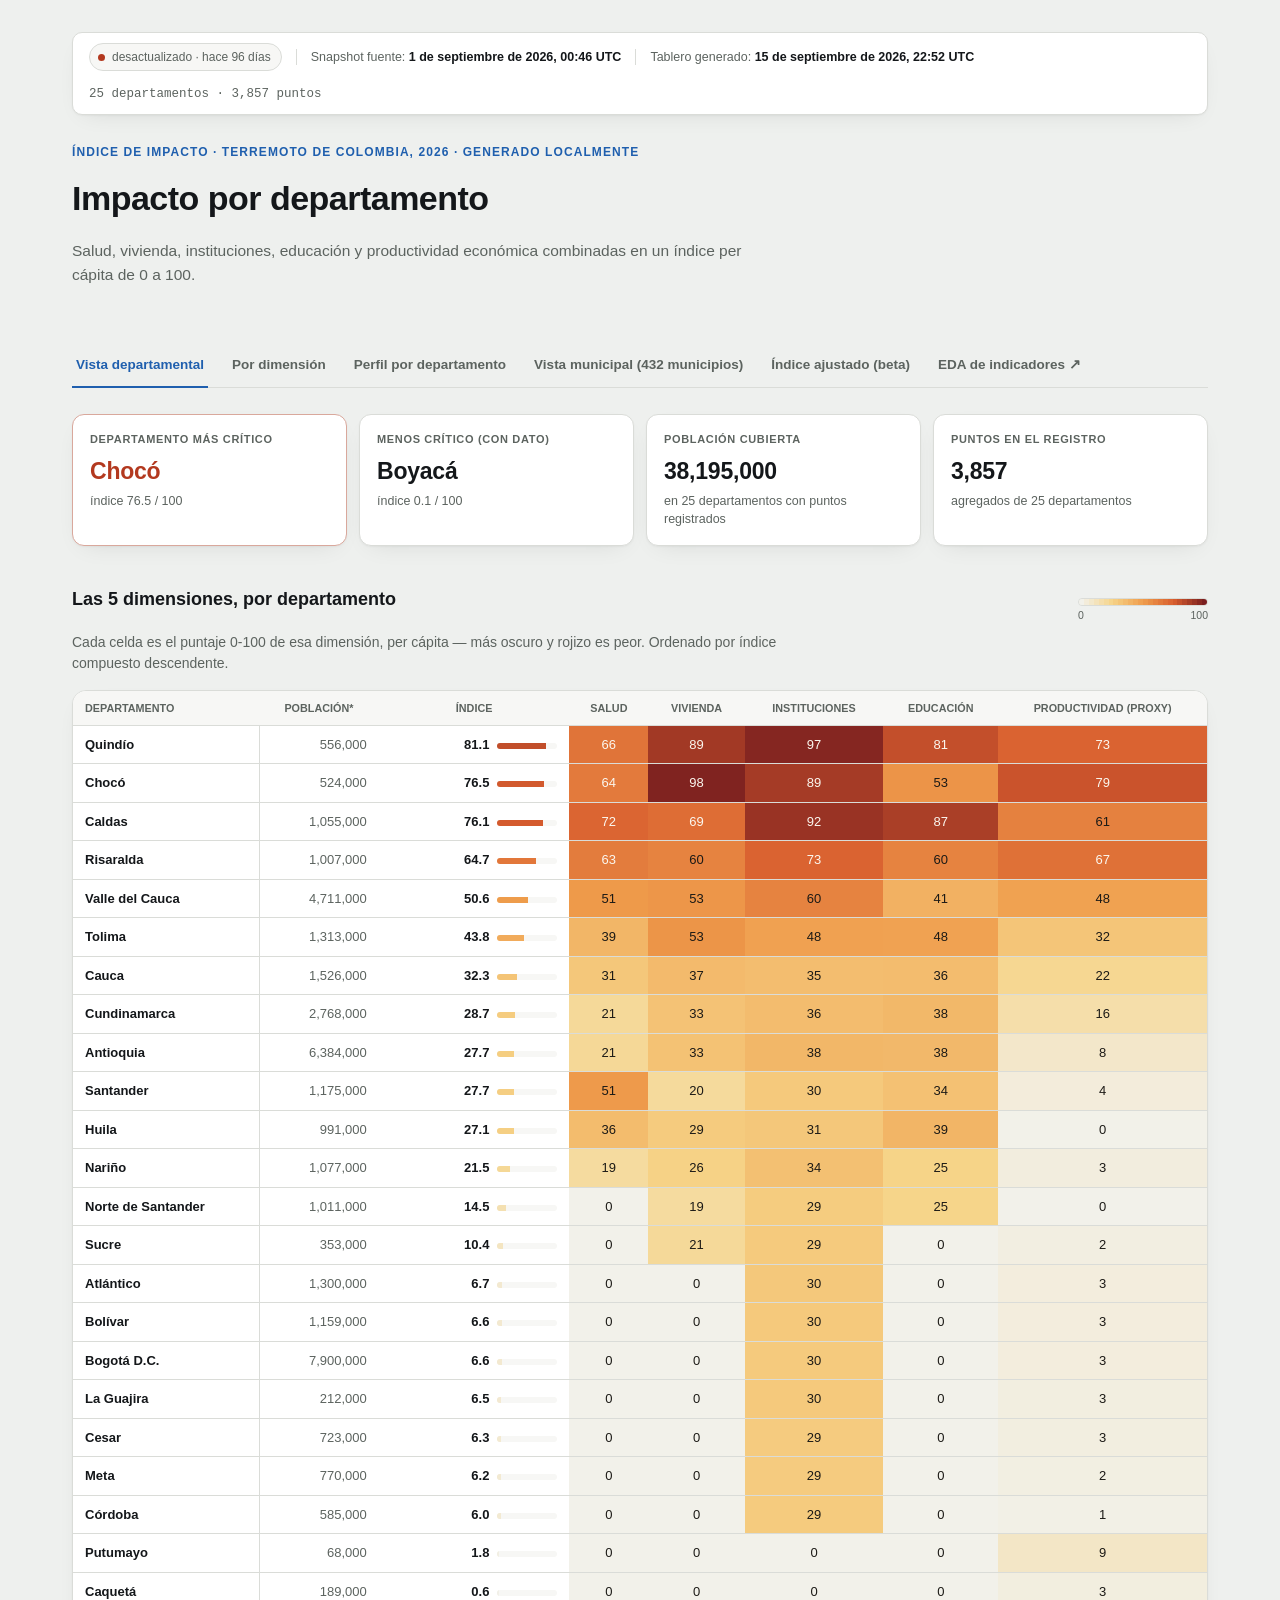
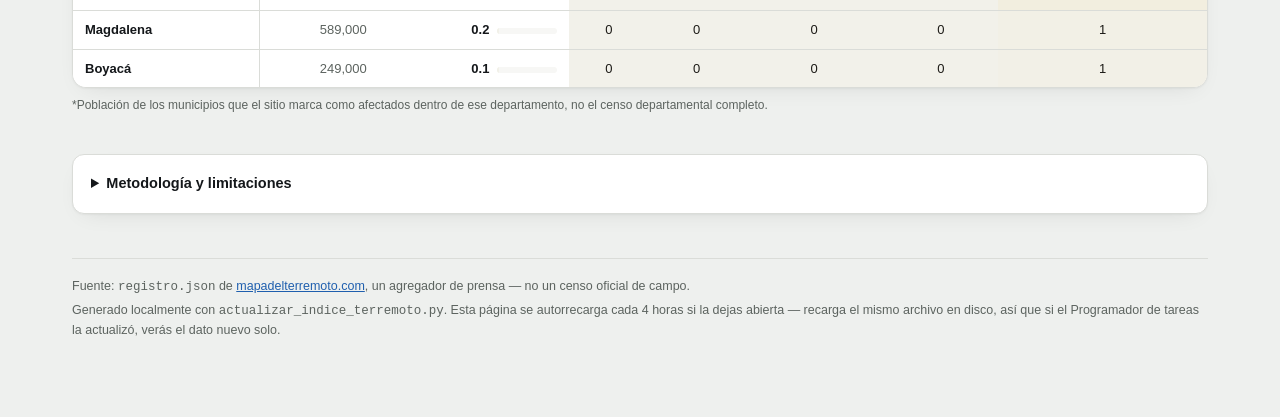
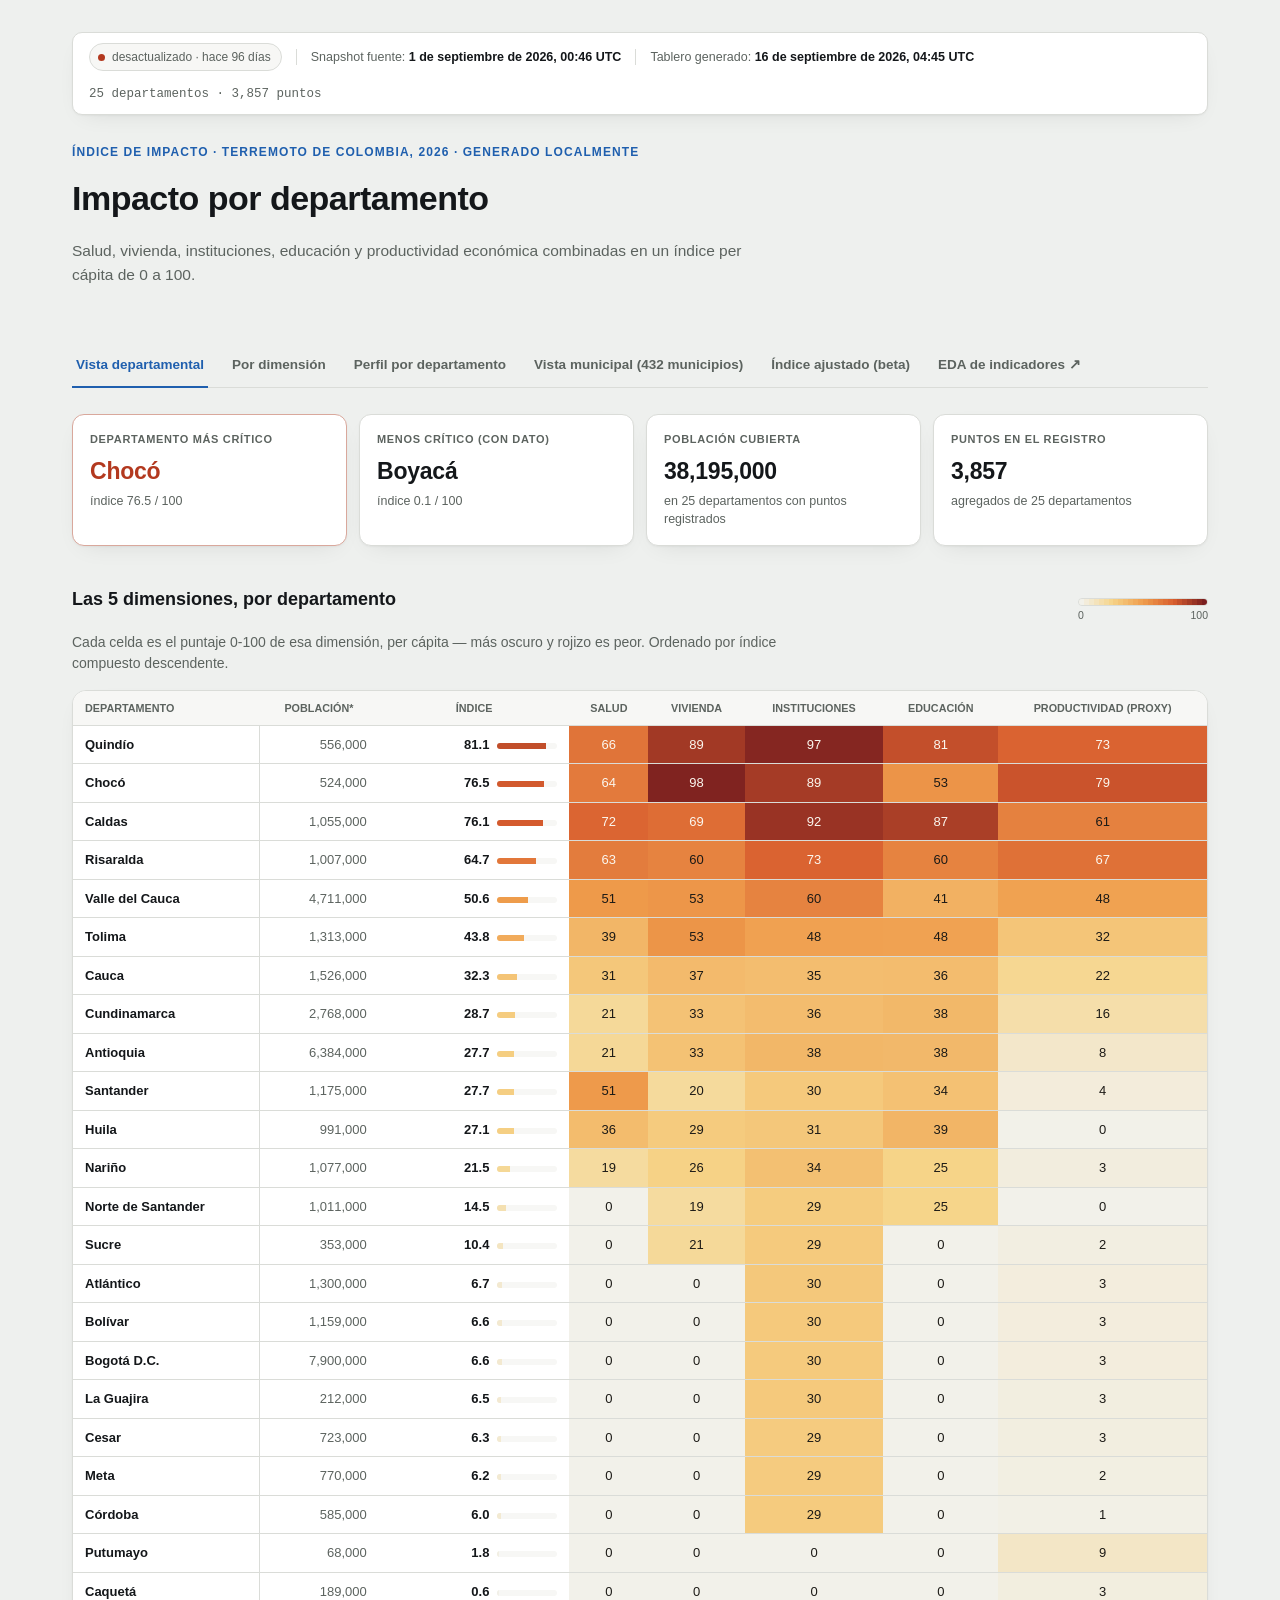
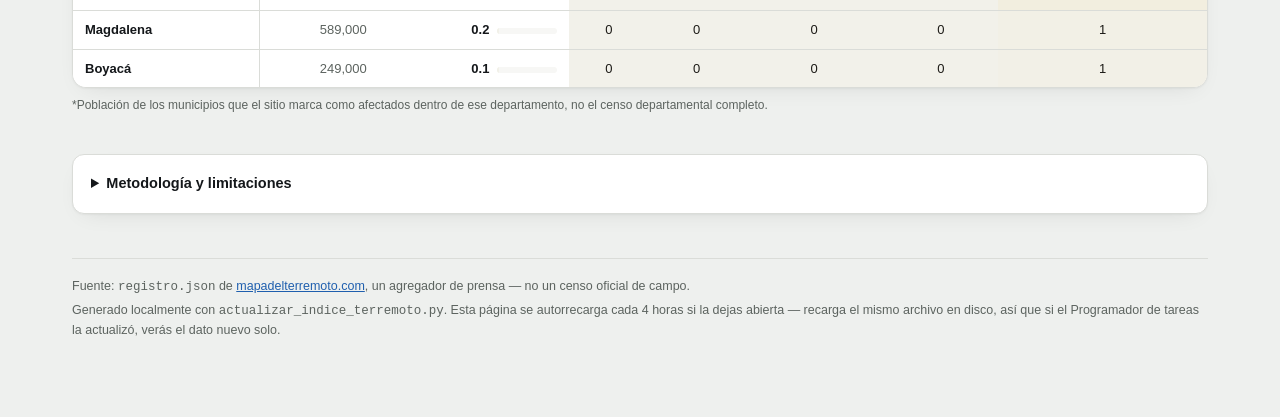
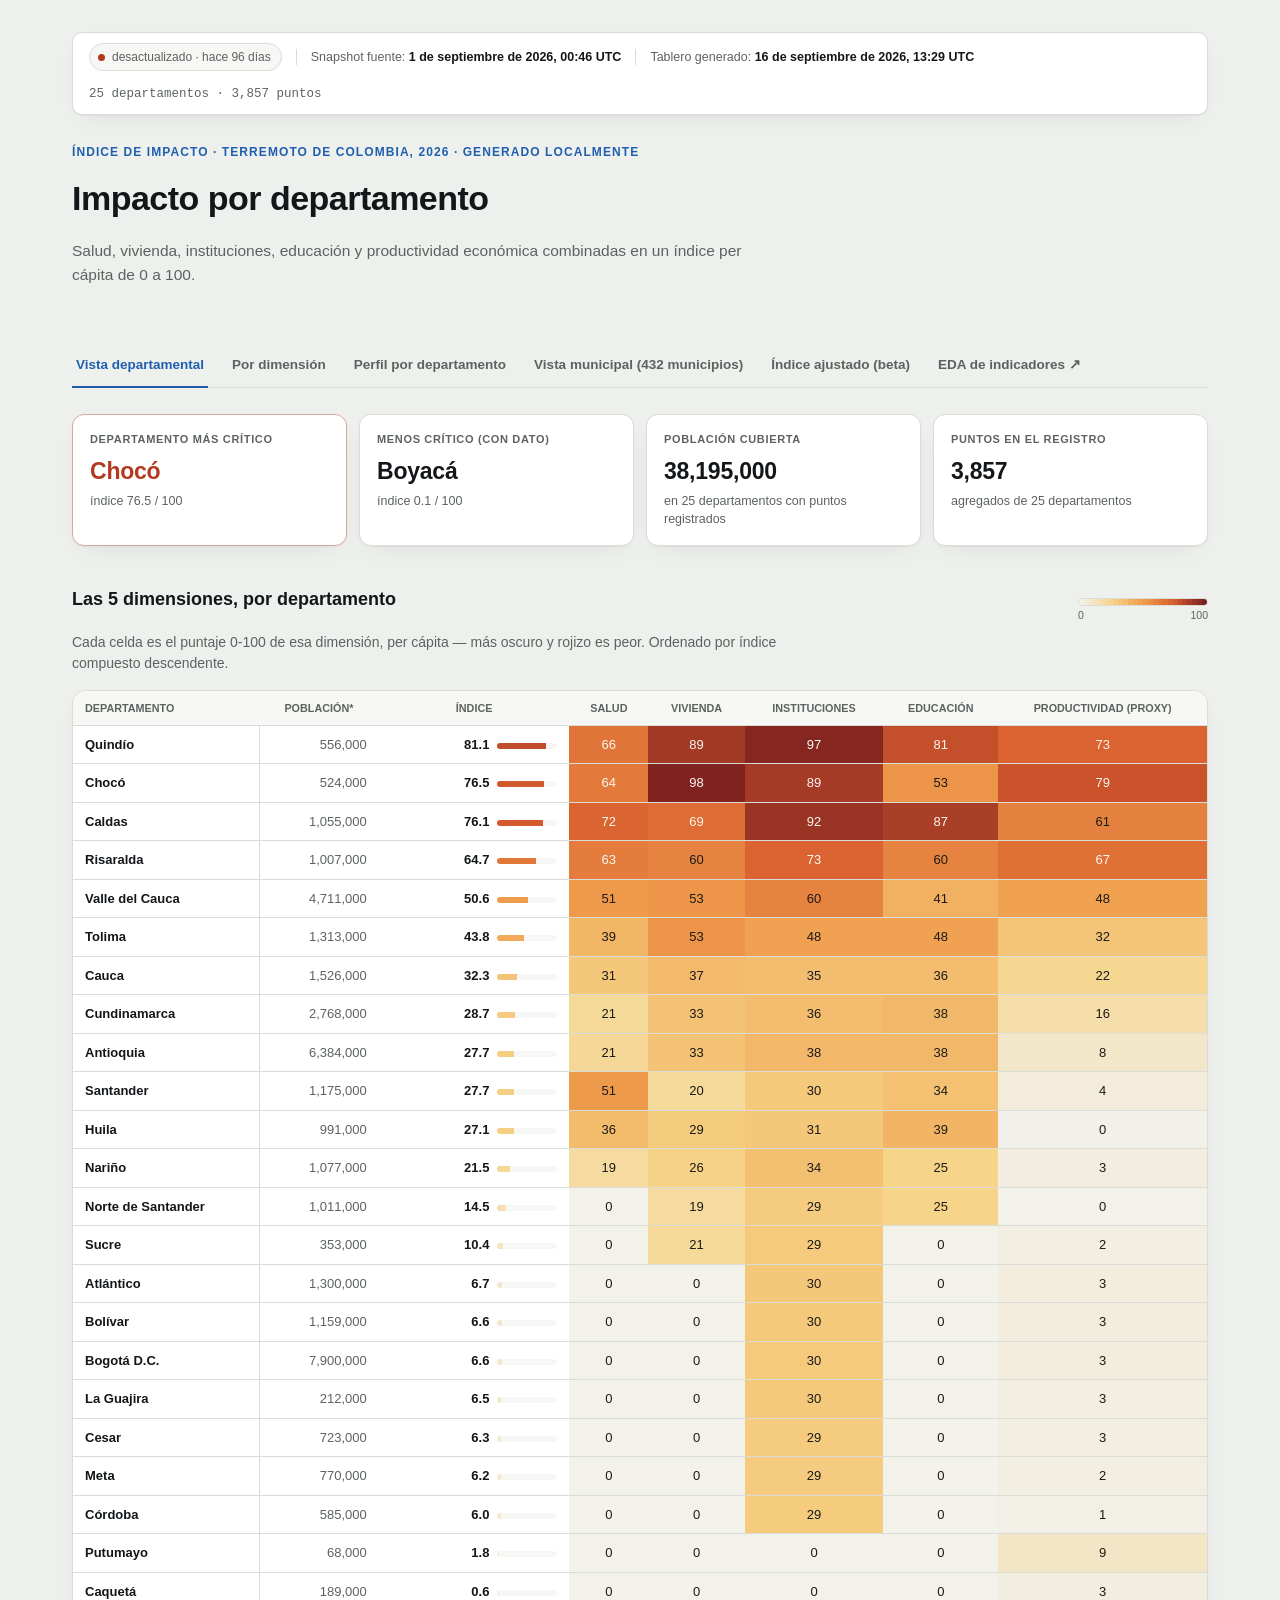
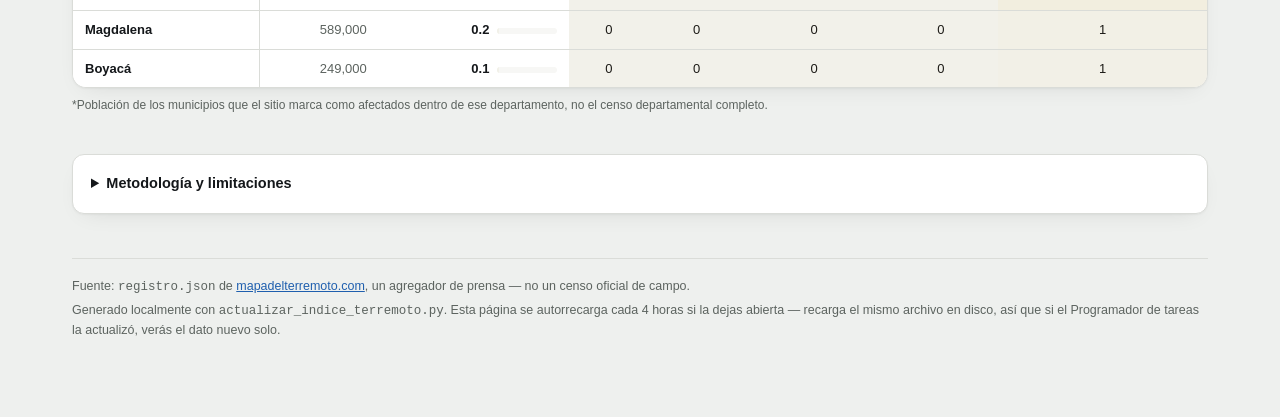
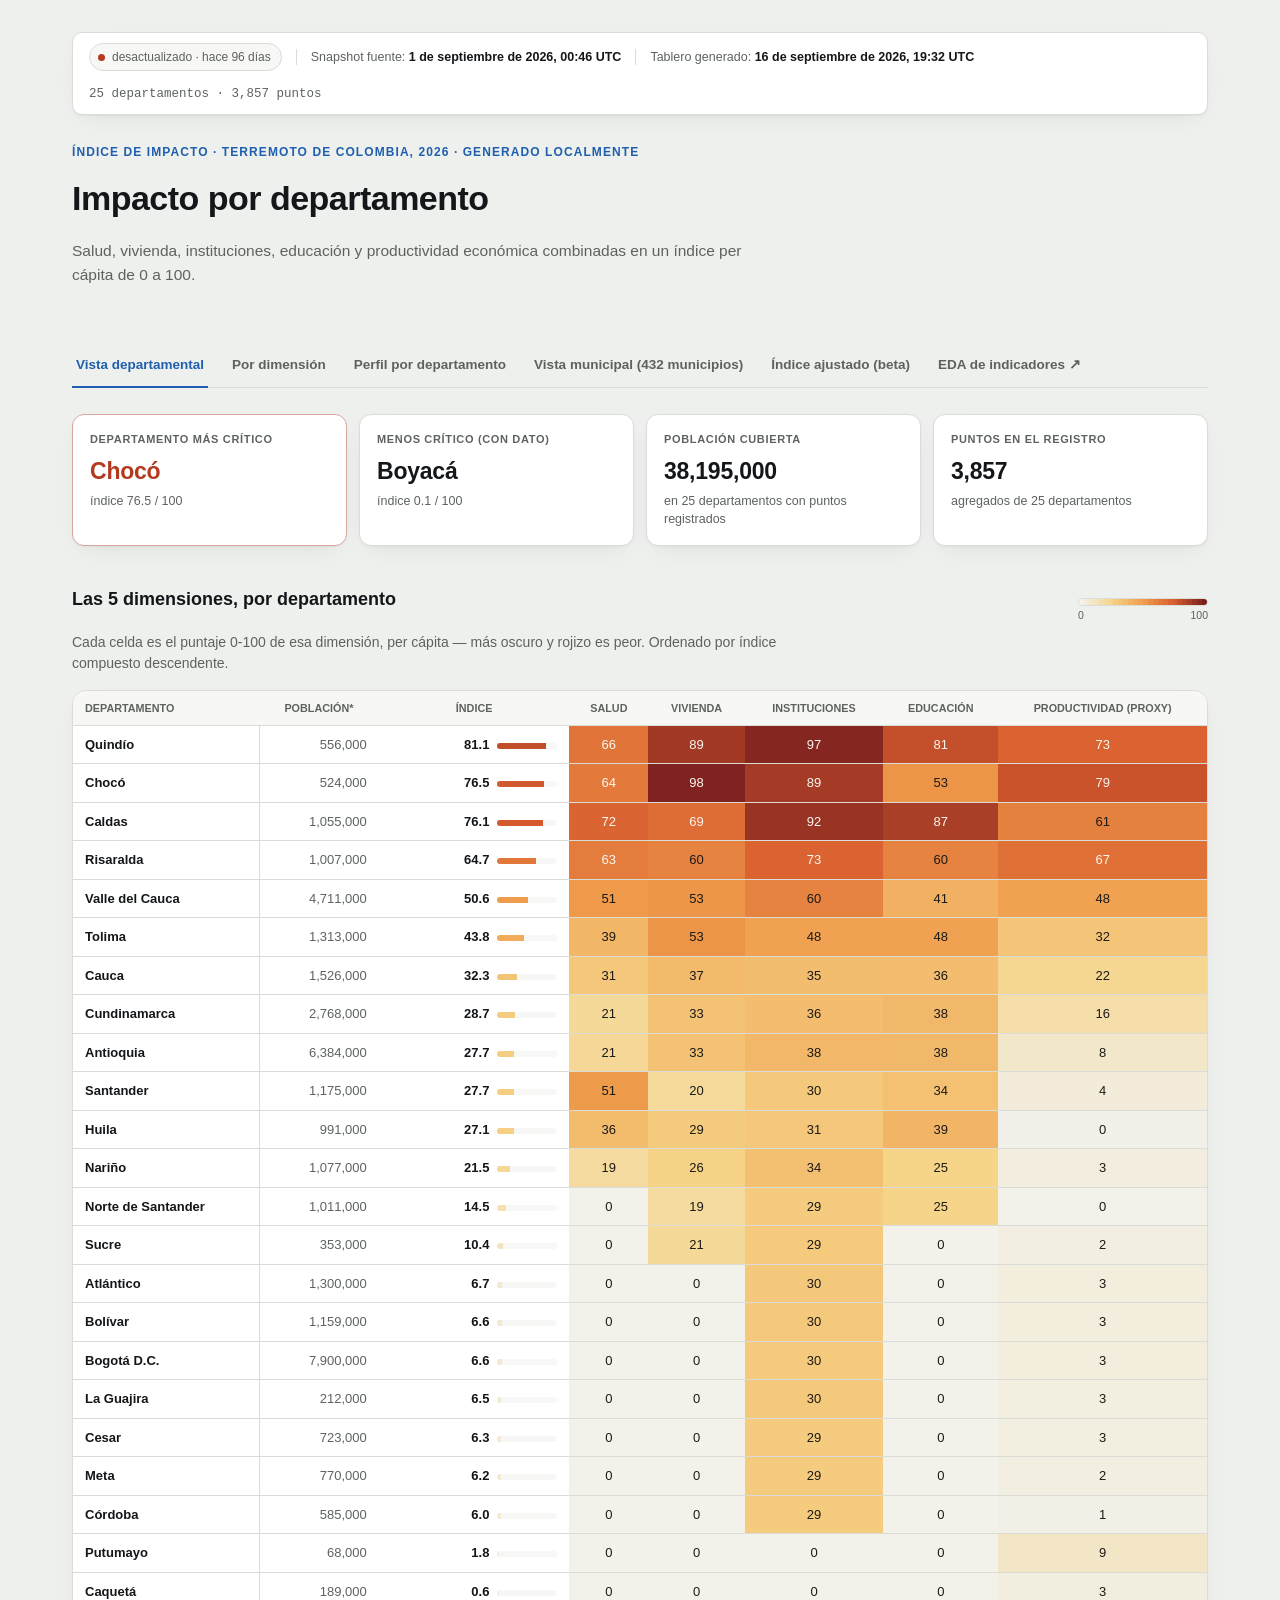
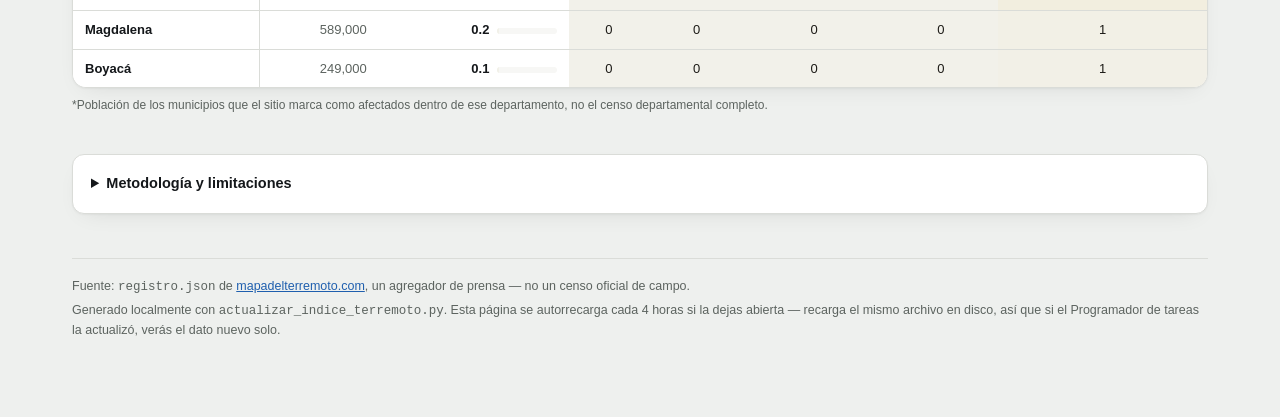
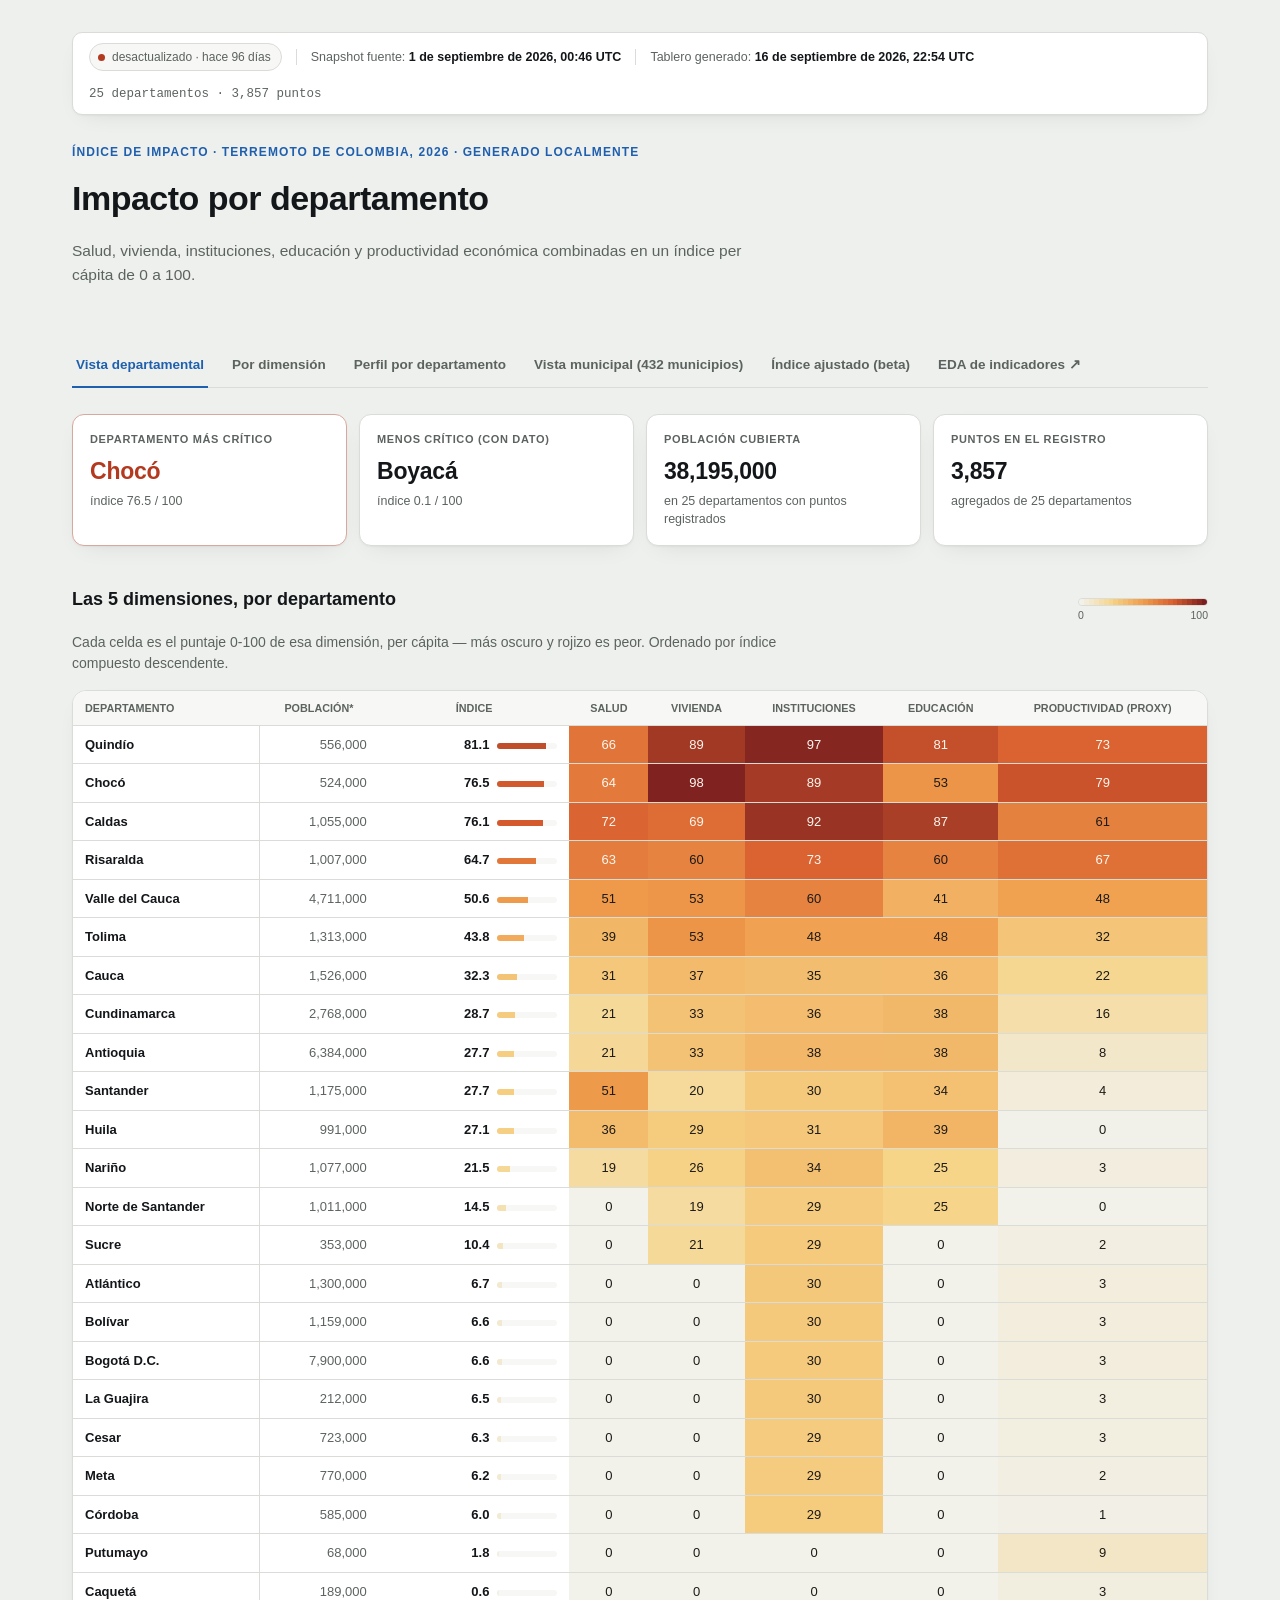
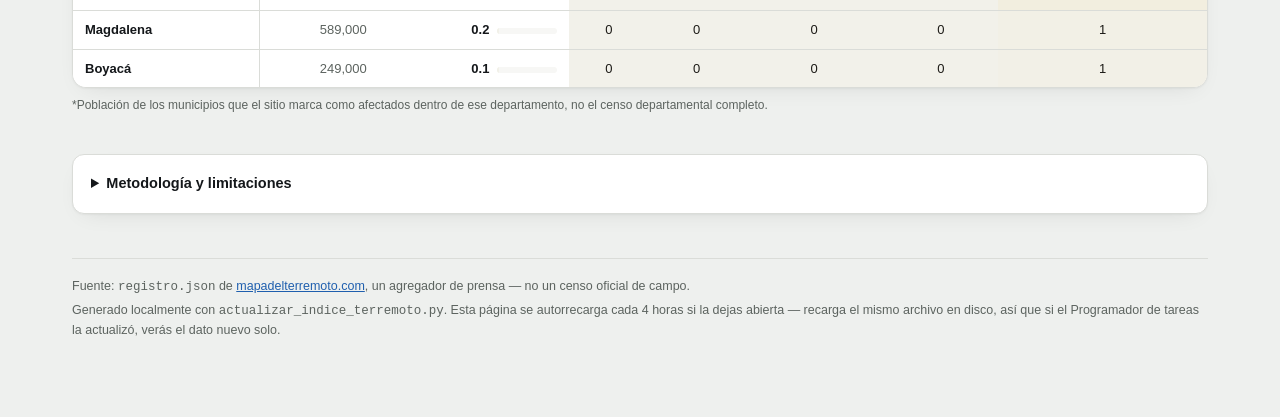
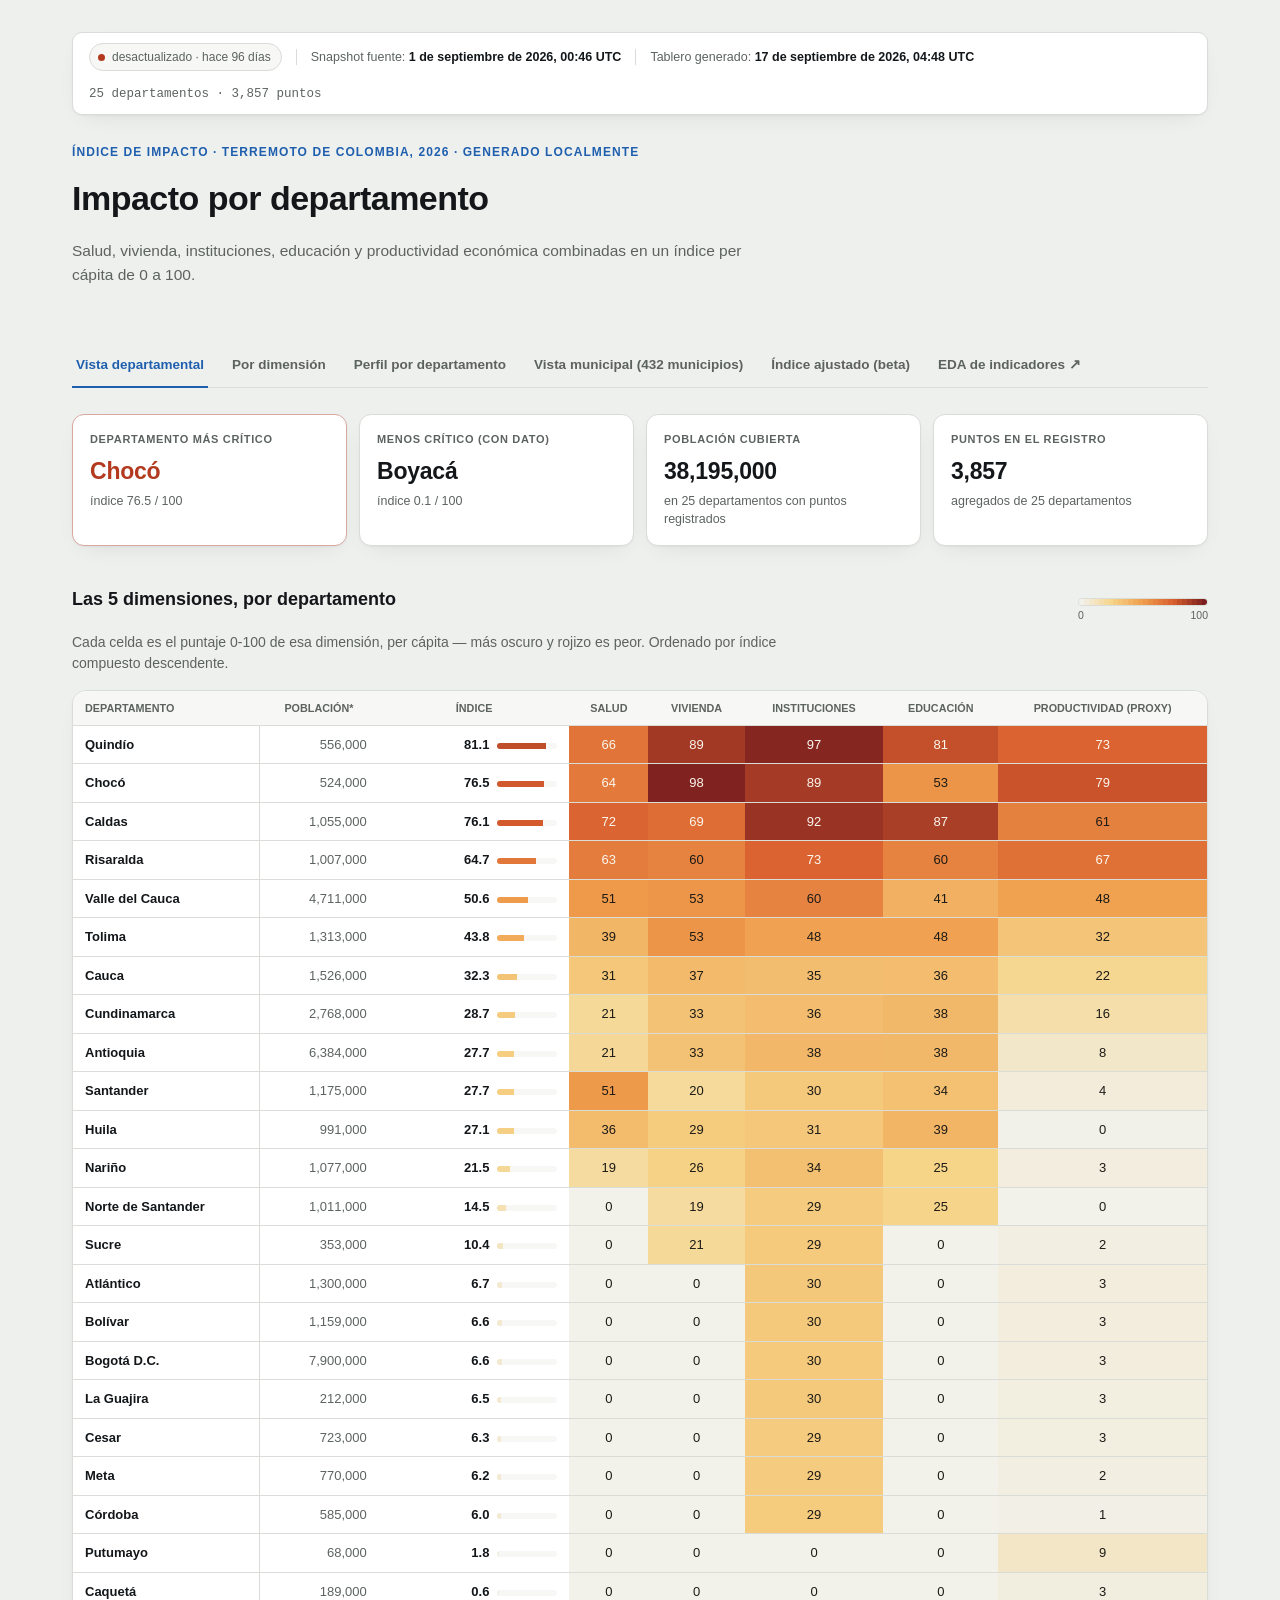
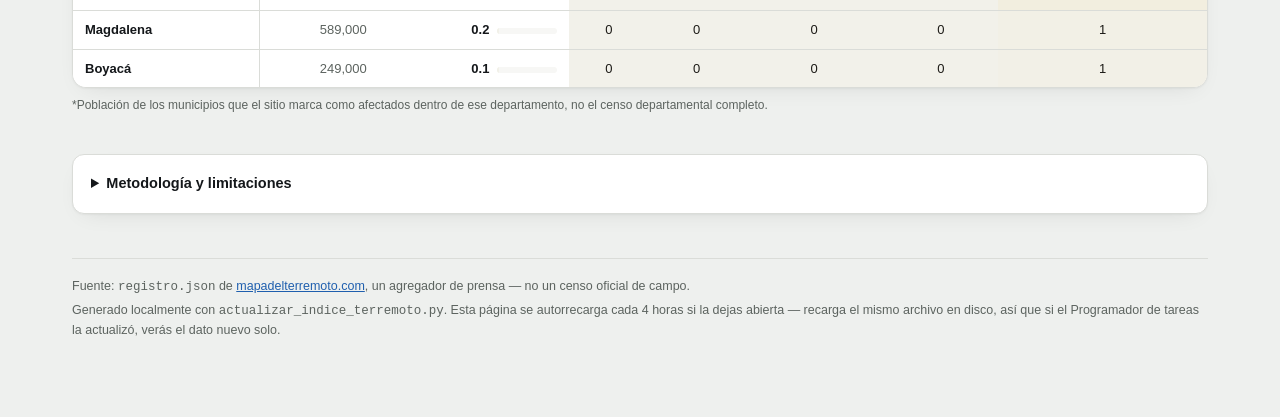
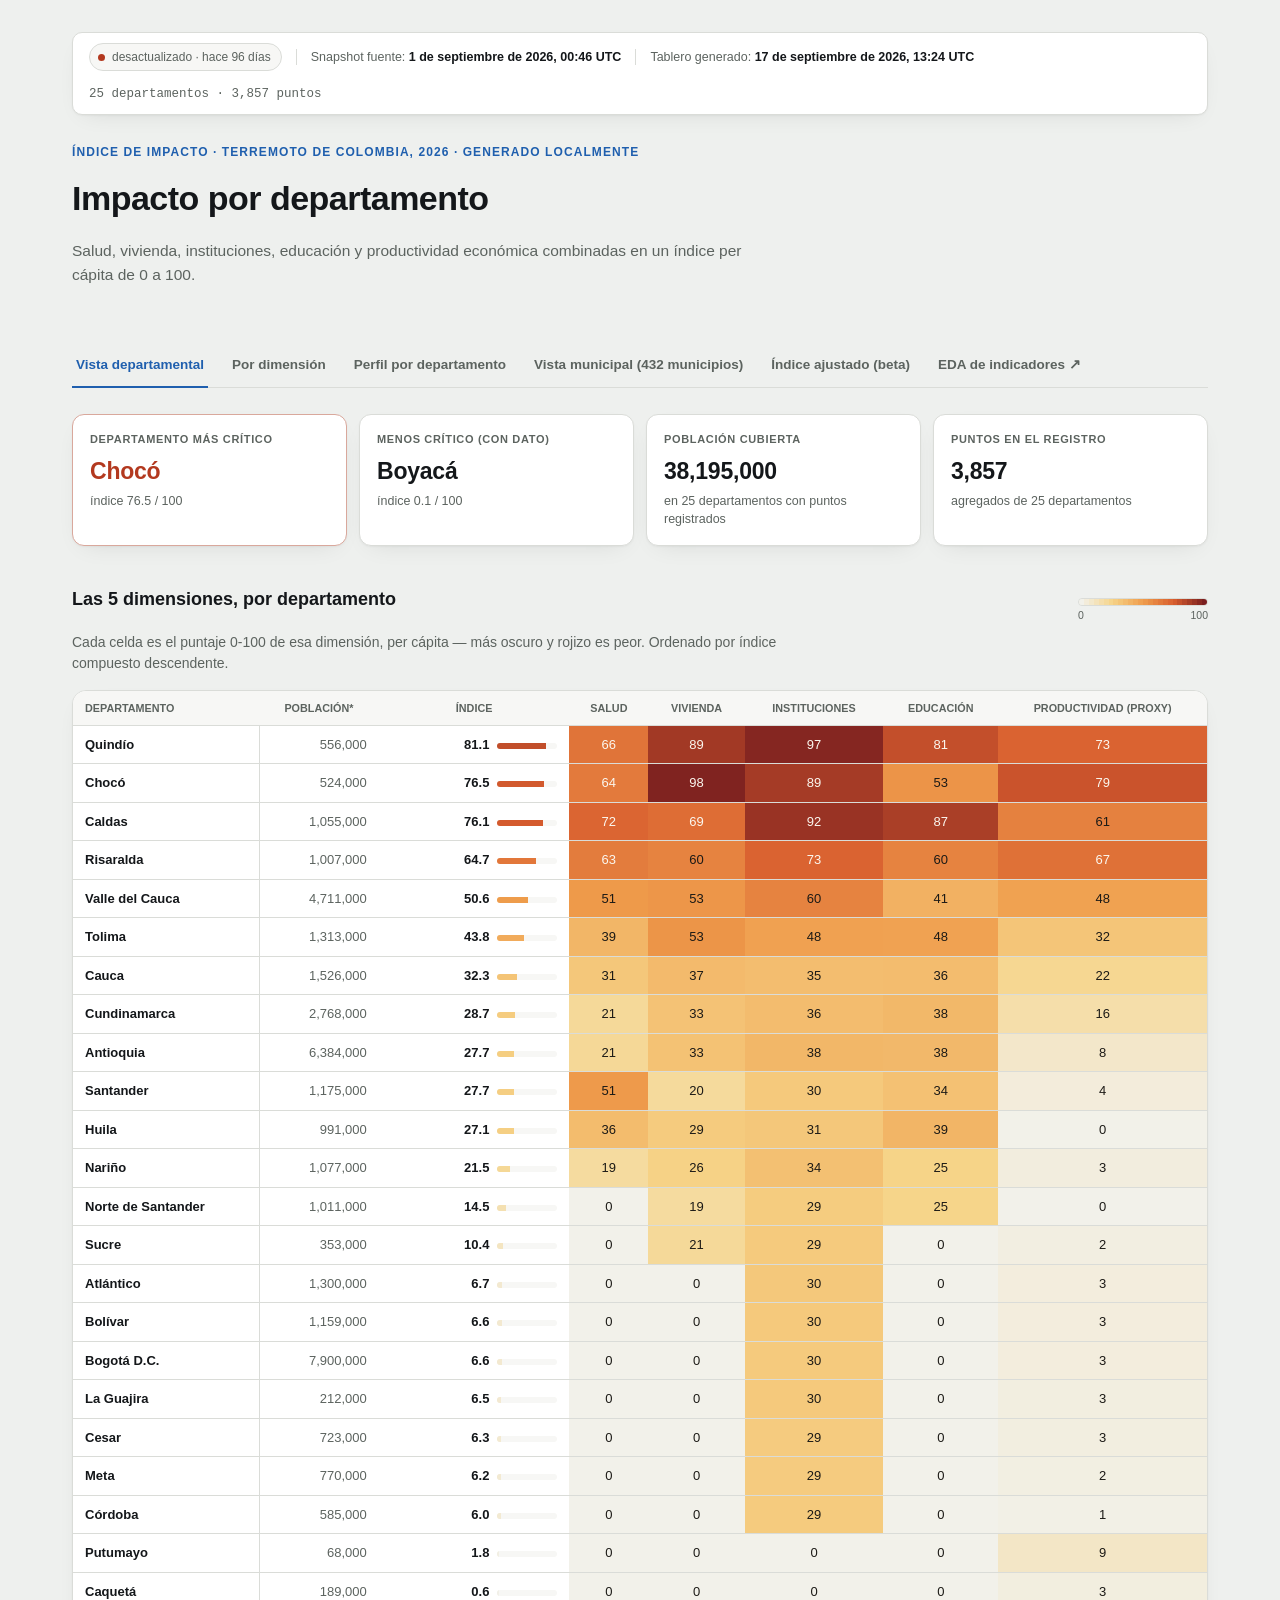
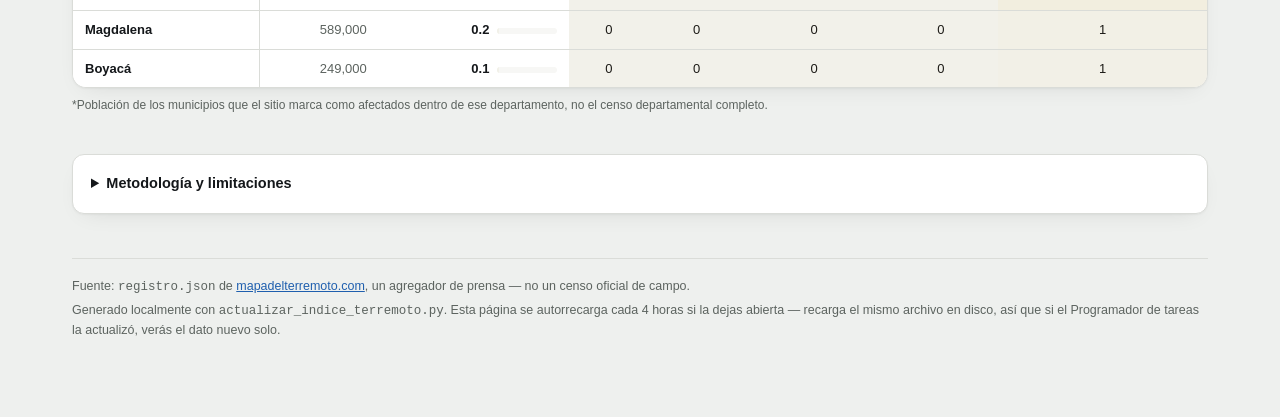
